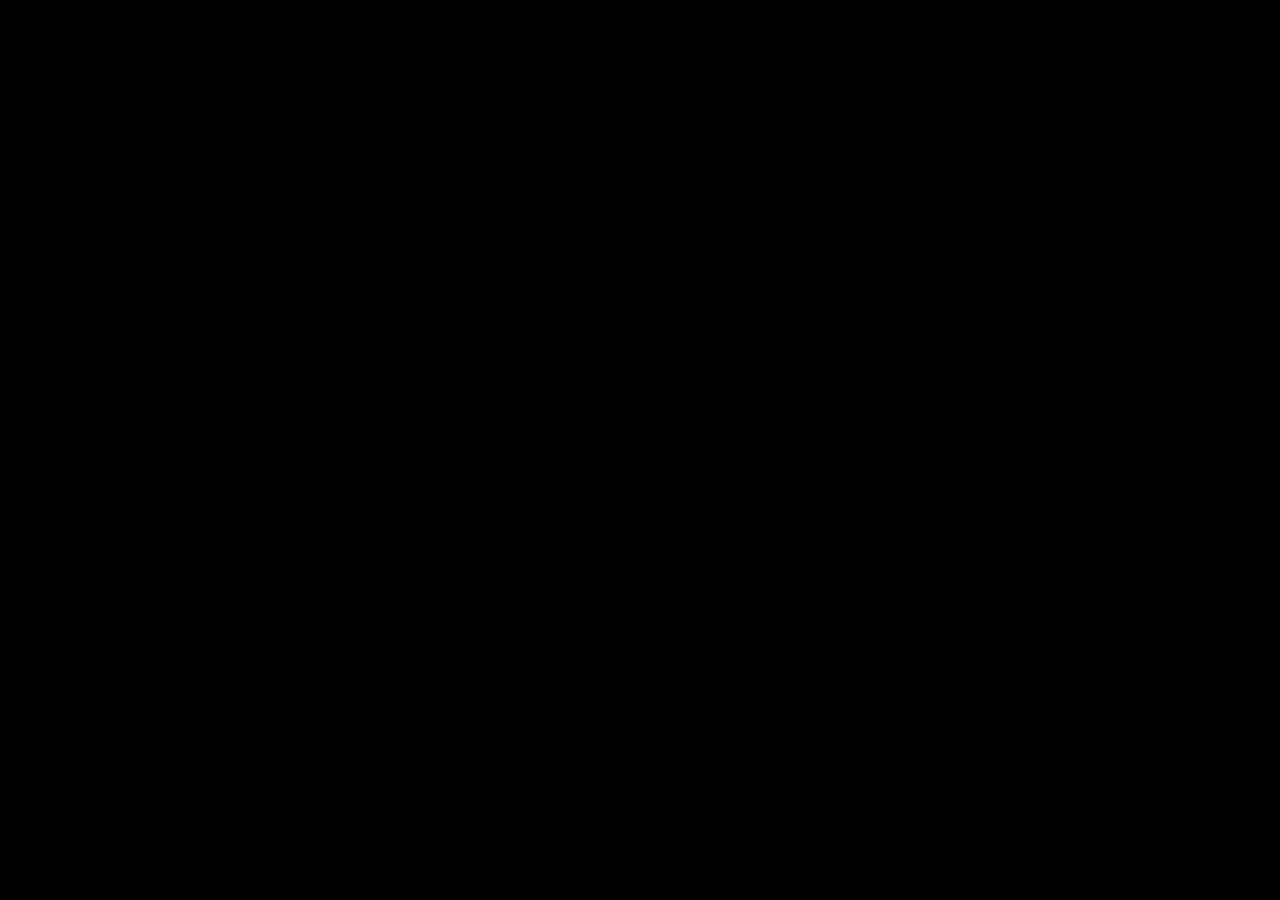
==== index.html @ 06a589c4 "Initial commit" ====
<!DOCTYPE html><html><head><meta charset="utf-8"><meta name="download_date" content="2026-09-14T11:50:08.577Z"/><meta name="viewport" content="width=device-width, initial-scale=1" class="jsx-3494634195"><meta property="og:image" content="/images/open-graph.png" class="jsx-3494634195"><link rel="apple-touch-icon" sizes="180x180" href="https://www.nodes.ai/images/favicon/apple-touch-icon.png" class="jsx-3494634195"><link rel="icon" type="image/png" sizes="32x32" href="https://www.nodes.ai/images/favicon/favicon-32x32.png" class="jsx-3494634195"><link rel="icon" type="image/png" sizes="16x16" href="https://www.nodes.ai/images/favicon/favicon-16x16.png" class="jsx-3494634195"><link rel="manifest" href="https://www.nodes.ai/nodeai.webmanifest" class="jsx-3494634195"><link rel="mask-icon" href="https://www.nodes.ai/images/favicon/safari-pinned-tab.svg" color="#4CC054" class="jsx-3494634195"><meta name="msapplication-TileColor" content="#ffffff" class="jsx-3494634195"><meta name="theme-color" content="#ffffff" class="jsx-3494634195"><link rel="preload" href="images/light-leak.svg" as="image" class="jsx-3494634195"><script class="jsx-3494634195">
              !function(e,t,n,s,u,a){e.twq||(s=e.twq=function(){s.exe?s.exe.apply(s,arguments):s.queue.push(arguments);
              },s.version='1.1',s.queue=[],u=t.createElement(n),u.async=!0,u.src='https://static.ads-twitter.com/uwt.js',
              a=t.getElementsByTagName(n)[0],a.parentNode.insertBefore(u,a))}(window,document,'script');
              twq('config','opnoc');
            </script><script async="" src="https://www.googletagmanager.com/gtag/js" class="jsx-3494634195"></script><script class="jsx-3494634195">
              window.dataLayer = window.dataLayer || [];
              function gtag(){dataLayer.push(arguments);}
              gtag('js', new Date());
              gtag('config', 'AW-16757973957');
            </script><title>Node AI | Home</title><link rel="preload" as="image" imagesrcset="/_next/image?url=https%3A%2F%2Fcdn.sanity.io%2Fimages%2F70v0mvvz%2Fproduction%2Fec5d711bbe32bbffa337812f289ac130c83552e4-115x24.svg%3Fh%3D100%26auto%3Dformat&amp;w=256&amp;q=75 1x, /_next/image?url=https%3A%2F%2Fcdn.sanity.io%2Fimages%2F70v0mvvz%2Fproduction%2Fec5d711bbe32bbffa337812f289ac130c83552e4-115x24.svg%3Fh%3D100%26auto%3Dformat&amp;w=640&amp;q=75 2x" fetchpriority="high"><meta name="next-head-count" content="16"><link rel="icon" href="https://www.nodes.ai/images/favicon/favicon.ico"><link rel="preconnect" href="https://fonts.googleapis.com/"><link rel="preconnect" href="https://fonts.gstatic.com/"><meta name="description" content="NodeAI is an advanced platform that effortlessly integrates cutting-edge technology with user-focused design. Our platform simplifies the complexity of AI deployment, allowing clients to launch nodes in minutes and easily access a global network of AI nodes."><meta property="og:title" content="Node AI"><meta property="og:description" content="NodeAI is an advanced platform that effortlessly integrates cutting-edge technology with user-focused design. Our platform simplifies the complexity of AI deployment, allowing clients to launch nodes in minutes and easily access a global network of AI nodes."><meta property="og:type" content="website"><meta property="og:image" content="/og-image.jpg"><meta name="twitter:card" content="summary_large_image"><meta name="twitter:creator" content="@NodeAIETH"><meta name="twitter:title" content="Node AI"><meta name="twitter:description" content="NodeAI is an advanced platform that effortlessly integrates cutting-edge technology with user-focused design. Our platform simplifies the complexity of AI deployment, allowing clients to launch nodes in minutes and easily access a global network of AI nodes."><meta name="twitter:image" content="/twitter-og-image.jpg"><link rel="preconnect" href="https://fonts.gstatic.com/" crossorigin=""><link rel="preload" href="_next/static/media/fc727f226c737876-s.p.woff2" as="font" type="font/woff2" data-next-font="size-adjust"><link rel="preload" href="_next/static/media/e4af272ccee01ff0-s.p.woff2" as="font" type="font/woff2" data-next-font="size-adjust"><link rel="preload" href="_next/static/css/c33d1c57a1c0d06e.css" as="style"><link rel="stylesheet" href="_next/static/css/c33d1c57a1c0d06e.css" data-n-g=""><noscript data-n-css=""></noscript><script defer="" nomodule="" src="_next/static/chunks/polyfills-c67a75d1b6f99dc8.js"></script><script src="_next/static/chunks/webpack-83b232bcb188aac8.js" defer=""></script><script src="_next/static/chunks/framework-4a30a7841eb414dc.js" defer=""></script><script src="_next/static/chunks/main-e6d278d576e3680b.js" defer=""></script><script src="_next/static/chunks/pages/app-843b3c879b2cf89c-fvbk62.js" defer=""></script><script src="_next/static/chunks/94726e6d-e4040d01e1fd6b2f.js" defer=""></script><script src="_next/static/chunks/8316-5490521a69c9c3af.js" defer=""></script><script src="_next/static/chunks/8060-98b98983b8e1f0e6.js" defer=""></script><script src="_next/static/chunks/5613-05e0c53abc42d056.js" defer=""></script><script src="_next/static/chunks/5011-eb1ac08d6658ba29.js" defer=""></script><script src="_next/static/chunks/pages/index-61db687e0695313a.js" defer=""></script><script src="_next/static/4eioCv7aw1Ep0ua4uWzWT/buildManifest-1ydslxf.js" defer=""></script><script src="_next/static/4eioCv7aw1Ep0ua4uWzWT/ssgManifest-4pxh3m.js" defer=""></script><style id="__jsx-3494634195">html: {scrollbar-gutter:stable;background-color:#040404}body: {background-color:#040404}:root{--font-family-sans:'__Inter_a13d3b', '__Inter_Fallback_a13d3b';--font-family-mono:'__Space_Mono_33c22e', '__Space_Mono_Fallback_33c22e'}</style><style data-href="https://fonts.googleapis.com/css2?family=Inter:wght@500;700;800&amp;family=Space+Mono&amp;display=swap">@font-face{font-family:'Inter';font-style:normal;font-weight:500;font-display:swap;src:url(https://fonts.gstatic.com/s/inter/v20/UcCO3FwrK3iLTeHuS_nVMrMxCp50SjIw2boKoduKmMEVuI6fMZs.woff) format('woff')}@font-face{font-family:'Inter';font-style:normal;font-weight:700;font-display:swap;src:url(https://fonts.gstatic.com/s/inter/v20/UcCO3FwrK3iLTeHuS_nVMrMxCp50SjIw2boKoduKmMEVuFuYMZs.woff) format('woff')}@font-face{font-family:'Inter';font-style:normal;font-weight:800;font-display:swap;src:url(https://fonts.gstatic.com/s/inter/v20/UcCO3FwrK3iLTeHuS_nVMrMxCp50SjIw2boKoduKmMEVuDyYMZs.woff) format('woff')}@font-face{font-family:'Space Mono';font-style:normal;font-weight:400;font-display:swap;src:url(https://fonts.gstatic.com/s/spacemono/v17/i7dPIFZifjKcF5UAWdDRUEU.woff) format('woff')}@font-face{font-family:'Inter';font-style:normal;font-weight:500;font-display:swap;src:url(https://fonts.gstatic.com/s/inter/v20/UcC73FwrK3iLTeHuS_nVMrMxCp50SjIa2JL7W0Q5n-wU.woff2) format('woff2');unicode-range:U+0460-052F,U+1C80-1C8A,U+20B4,U+2DE0-2DFF,U+A640-A69F,U+FE2E-FE2F}@font-face{font-family:'Inter';font-style:normal;font-weight:500;font-display:swap;src:url(https://fonts.gstatic.com/s/inter/v20/UcC73FwrK3iLTeHuS_nVMrMxCp50SjIa0ZL7W0Q5n-wU.woff2) format('woff2');unicode-range:U+0301,U+0400-045F,U+0490-0491,U+04B0-04B1,U+2116}@font-face{font-family:'Inter';font-style:normal;font-weight:500;font-display:swap;src:url(https://fonts.gstatic.com/s/inter/v20/UcC73FwrK3iLTeHuS_nVMrMxCp50SjIa2ZL7W0Q5n-wU.woff2) format('woff2');unicode-range:U+1F00-1FFF}@font-face{font-family:'Inter';font-style:normal;font-weight:500;font-display:swap;src:url(https://fonts.gstatic.com/s/inter/v20/UcC73FwrK3iLTeHuS_nVMrMxCp50SjIa1pL7W0Q5n-wU.woff2) format('woff2');unicode-range:U+0370-0377,U+037A-037F,U+0384-038A,U+038C,U+038E-03A1,U+03A3-03FF}@font-face{font-family:'Inter';font-style:normal;font-weight:500;font-display:swap;src:url(https://fonts.gstatic.com/s/inter/v20/UcC73FwrK3iLTeHuS_nVMrMxCp50SjIa2pL7W0Q5n-wU.woff2) format('woff2');unicode-range:U+0102-0103,U+0110-0111,U+0128-0129,U+0168-0169,U+01A0-01A1,U+01AF-01B0,U+0300-0301,U+0303-0304,U+0308-0309,U+0323,U+0329,U+1EA0-1EF9,U+20AB}@font-face{font-family:'Inter';font-style:normal;font-weight:500;font-display:swap;src:url(https://fonts.gstatic.com/s/inter/v20/UcC73FwrK3iLTeHuS_nVMrMxCp50SjIa25L7W0Q5n-wU.woff2) format('woff2');unicode-range:U+0100-02BA,U+02BD-02C5,U+02C7-02CC,U+02CE-02D7,U+02DD-02FF,U+0304,U+0308,U+0329,U+1D00-1DBF,U+1E00-1E9F,U+1EF2-1EFF,U+2020,U+20A0-20AB,U+20AD-20C0,U+2113,U+2C60-2C7F,U+A720-A7FF}@font-face{font-family:'Inter';font-style:normal;font-weight:500;font-display:swap;src:url(https://fonts.gstatic.com/s/inter/v20/UcC73FwrK3iLTeHuS_nVMrMxCp50SjIa1ZL7W0Q5nw.woff2) format('woff2');unicode-range:U+0000-00FF,U+0131,U+0152-0153,U+02BB-02BC,U+02C6,U+02DA,U+02DC,U+0304,U+0308,U+0329,U+2000-206F,U+20AC,U+2122,U+2191,U+2193,U+2212,U+2215,U+FEFF,U+FFFD}@font-face{font-family:'Inter';font-style:normal;font-weight:700;font-display:swap;src:url(https://fonts.gstatic.com/s/inter/v20/UcC73FwrK3iLTeHuS_nVMrMxCp50SjIa2JL7W0Q5n-wU.woff2) format('woff2');unicode-range:U+0460-052F,U+1C80-1C8A,U+20B4,U+2DE0-2DFF,U+A640-A69F,U+FE2E-FE2F}@font-face{font-family:'Inter';font-style:normal;font-weight:700;font-display:swap;src:url(https://fonts.gstatic.com/s/inter/v20/UcC73FwrK3iLTeHuS_nVMrMxCp50SjIa0ZL7W0Q5n-wU.woff2) format('woff2');unicode-range:U+0301,U+0400-045F,U+0490-0491,U+04B0-04B1,U+2116}@font-face{font-family:'Inter';font-style:normal;font-weight:700;font-display:swap;src:url(https://fonts.gstatic.com/s/inter/v20/UcC73FwrK3iLTeHuS_nVMrMxCp50SjIa2ZL7W0Q5n-wU.woff2) format('woff2');unicode-range:U+1F00-1FFF}@font-face{font-family:'Inter';font-style:normal;font-weight:700;font-display:swap;src:url(https://fonts.gstatic.com/s/inter/v20/UcC73FwrK3iLTeHuS_nVMrMxCp50SjIa1pL7W0Q5n-wU.woff2) format('woff2');unicode-range:U+0370-0377,U+037A-037F,U+0384-038A,U+038C,U+038E-03A1,U+03A3-03FF}@font-face{font-family:'Inter';font-style:normal;font-weight:700;font-display:swap;src:url(https://fonts.gstatic.com/s/inter/v20/UcC73FwrK3iLTeHuS_nVMrMxCp50SjIa2pL7W0Q5n-wU.woff2) format('woff2');unicode-range:U+0102-0103,U+0110-0111,U+0128-0129,U+0168-0169,U+01A0-01A1,U+01AF-01B0,U+0300-0301,U+0303-0304,U+0308-0309,U+0323,U+0329,U+1EA0-1EF9,U+20AB}@font-face{font-family:'Inter';font-style:normal;font-weight:700;font-display:swap;src:url(https://fonts.gstatic.com/s/inter/v20/UcC73FwrK3iLTeHuS_nVMrMxCp50SjIa25L7W0Q5n-wU.woff2) format('woff2');unicode-range:U+0100-02BA,U+02BD-02C5,U+02C7-02CC,U+02CE-02D7,U+02DD-02FF,U+0304,U+0308,U+0329,U+1D00-1DBF,U+1E00-1E9F,U+1EF2-1EFF,U+2020,U+20A0-20AB,U+20AD-20C0,U+2113,U+2C60-2C7F,U+A720-A7FF}@font-face{font-family:'Inter';font-style:normal;font-weight:700;font-display:swap;src:url(https://fonts.gstatic.com/s/inter/v20/UcC73FwrK3iLTeHuS_nVMrMxCp50SjIa1ZL7W0Q5nw.woff2) format('woff2');unicode-range:U+0000-00FF,U+0131,U+0152-0153,U+02BB-02BC,U+02C6,U+02DA,U+02DC,U+0304,U+0308,U+0329,U+2000-206F,U+20AC,U+2122,U+2191,U+2193,U+2212,U+2215,U+FEFF,U+FFFD}@font-face{font-family:'Inter';font-style:normal;font-weight:800;font-display:swap;src:url(https://fonts.gstatic.com/s/inter/v20/UcC73FwrK3iLTeHuS_nVMrMxCp50SjIa2JL7W0Q5n-wU.woff2) format('woff2');unicode-range:U+0460-052F,U+1C80-1C8A,U+20B4,U+2DE0-2DFF,U+A640-A69F,U+FE2E-FE2F}@font-face{font-family:'Inter';font-style:normal;font-weight:800;font-display:swap;src:url(https://fonts.gstatic.com/s/inter/v20/UcC73FwrK3iLTeHuS_nVMrMxCp50SjIa0ZL7W0Q5n-wU.woff2) format('woff2');unicode-range:U+0301,U+0400-045F,U+0490-0491,U+04B0-04B1,U+2116}@font-face{font-family:'Inter';font-style:normal;font-weight:800;font-display:swap;src:url(https://fonts.gstatic.com/s/inter/v20/UcC73FwrK3iLTeHuS_nVMrMxCp50SjIa2ZL7W0Q5n-wU.woff2) format('woff2');unicode-range:U+1F00-1FFF}@font-face{font-family:'Inter';font-style:normal;font-weight:800;font-display:swap;src:url(https://fonts.gstatic.com/s/inter/v20/UcC73FwrK3iLTeHuS_nVMrMxCp50SjIa1pL7W0Q5n-wU.woff2) format('woff2');unicode-range:U+0370-0377,U+037A-037F,U+0384-038A,U+038C,U+038E-03A1,U+03A3-03FF}@font-face{font-family:'Inter';font-style:normal;font-weight:800;font-display:swap;src:url(https://fonts.gstatic.com/s/inter/v20/UcC73FwrK3iLTeHuS_nVMrMxCp50SjIa2pL7W0Q5n-wU.woff2) format('woff2');unicode-range:U+0102-0103,U+0110-0111,U+0128-0129,U+0168-0169,U+01A0-01A1,U+01AF-01B0,U+0300-0301,U+0303-0304,U+0308-0309,U+0323,U+0329,U+1EA0-1EF9,U+20AB}@font-face{font-family:'Inter';font-style:normal;font-weight:800;font-display:swap;src:url(https://fonts.gstatic.com/s/inter/v20/UcC73FwrK3iLTeHuS_nVMrMxCp50SjIa25L7W0Q5n-wU.woff2) format('woff2');unicode-range:U+0100-02BA,U+02BD-02C5,U+02C7-02CC,U+02CE-02D7,U+02DD-02FF,U+0304,U+0308,U+0329,U+1D00-1DBF,U+1E00-1E9F,U+1EF2-1EFF,U+2020,U+20A0-20AB,U+20AD-20C0,U+2113,U+2C60-2C7F,U+A720-A7FF}@font-face{font-family:'Inter';font-style:normal;font-weight:800;font-display:swap;src:url(https://fonts.gstatic.com/s/inter/v20/UcC73FwrK3iLTeHuS_nVMrMxCp50SjIa1ZL7W0Q5nw.woff2) format('woff2');unicode-range:U+0000-00FF,U+0131,U+0152-0153,U+02BB-02BC,U+02C6,U+02DA,U+02DC,U+0304,U+0308,U+0329,U+2000-206F,U+20AC,U+2122,U+2191,U+2193,U+2212,U+2215,U+FEFF,U+FFFD}@font-face{font-family:'Space Mono';font-style:normal;font-weight:400;font-display:swap;src:url(https://fonts.gstatic.com/s/spacemono/v17/i7dPIFZifjKcF5UAWdDRYE58RXi4EwSsbg.woff2) format('woff2');unicode-range:U+0102-0103,U+0110-0111,U+0128-0129,U+0168-0169,U+01A0-01A1,U+01AF-01B0,U+0300-0301,U+0303-0304,U+0308-0309,U+0323,U+0329,U+1EA0-1EF9,U+20AB}@font-face{font-family:'Space Mono';font-style:normal;font-weight:400;font-display:swap;src:url(https://fonts.gstatic.com/s/spacemono/v17/i7dPIFZifjKcF5UAWdDRYE98RXi4EwSsbg.woff2) format('woff2');unicode-range:U+0100-02BA,U+02BD-02C5,U+02C7-02CC,U+02CE-02D7,U+02DD-02FF,U+0304,U+0308,U+0329,U+1D00-1DBF,U+1E00-1E9F,U+1EF2-1EFF,U+2020,U+20A0-20AB,U+20AD-20C0,U+2113,U+2C60-2C7F,U+A720-A7FF}@font-face{font-family:'Space Mono';font-style:normal;font-weight:400;font-display:swap;src:url(https://fonts.gstatic.com/s/spacemono/v17/i7dPIFZifjKcF5UAWdDRYEF8RXi4EwQ.woff2) format('woff2');unicode-range:U+0000-00FF,U+0131,U+0152-0153,U+02BB-02BC,U+02C6,U+02DA,U+02DC,U+0304,U+0308,U+0329,U+2000-206F,U+20AC,U+2122,U+2191,U+2193,U+2212,U+2215,U+FEFF,U+FFFD}</style></head><body class="z-10 bg-black text-off-white min-h-screen antialiased"><div id="__next"><div class="jsx-3494634195 relative z-1"><div class="z-[100] relative"><div class="z-50 min-h-screen flex flex-col w-full h-full relative"><header class="fixed top-0 z-20 flex w-full h-header md:h-header-lg pointer-events-auto border-b border-grey-100 backdrop-blur-xl"><div id="header-overlay" class="absolute top-0 left-0 z-10 w-full h-full 
                bg-opacity-70 transition-opacity 
                  duration-200 backdrop-blur-xl"></div><div class="grid grid-cols-12 gap-3 w-full max-w-1920 m-auto px-4 md:px-16 w-full z-10"><div class="flex col-span-12 lg:items-center lg:justify-center"><a class="z-10 w-auto lg:flex-1" aria-label="Home" href="index.html"><h1 class="inline-flex items-center gap-2 h-full"><img alt="NodeAI" fetchpriority="high" width="200" height="200" decoding="async" data-nimg="1" class="w-auto h-5 sm:h-6 inline-block transition duration-200 delay-500" style="color:transparent" src="_next/image.url_https_3A_2F_2Fcdn.sanity.io_2Fimages_2F70v0mvvz_2Fproduction_2Fec5d711bbe32bbffa337812f289ac130c83552e4-115x24.svg_3Fh_3D100_26auto_3Dformat_w_640_q_75.svg"><span class="sr-only">NodeAI</span></h1></a><div id="mobile-nav-bg" class="fixed inset-0 w-full h-screen bg-mobile-nav pointer-events-none lg:hidden -translate-y-full"></div><nav style="opacity:0;pointer-events:none" class="fixed inset-0 z-20 flex items-start justify-center
                           lg:items-center lg:justify-center lg:static
                           text-black lg:text-white
                           transition lg:bg-transparent lg:flex-1 lg:flex 
                           px-4 md:px-16 lg:px-0 group/nav 
                           h-screen lg:h-auto
                          
                           " aria-label="Main navigation"><ul class="flex flex-col items-start justify-start w-full h-full lg:flex-row lg:items-center lg:justify-center  pt-header-lg lg:pt-0 gap-y-4 lg:gap-y-0 lg:gap-x-10  xl:gap-x-16"><li class="relative flex-shrink-0 z-20 
                                lg:pointer-events-auto overflow-hidden
                                lg:overflow-visible"><div class="relative group"><div class="nav-item h-10 lg:h-auto lg:group-hover/nav:text-grey  lg:group-hover:text-white
                                        text-black lg:text-white
                                      "><div class="flex items-center gap-2 text-38 mono-large 
                                        lg:text-sm transition-colors duration-300 ease-out-expo
                                        lg:group-hover/link:text-white" aria-label="Services"><div class="overflow-hidden relative h-full"><span class="sr-only">Services</span><div class="flex"><span class="inline-block transition-transform duration-200 transform translate-y-0" style="transition-delay:0ms">S</span><span class="inline-block transition-transform duration-200 transform translate-y-0" style="transition-delay:10ms">e</span><span class="inline-block transition-transform duration-200 transform translate-y-0" style="transition-delay:20ms">r</span><span class="inline-block transition-transform duration-200 transform translate-y-0" style="transition-delay:30ms">v</span><span class="inline-block transition-transform duration-200 transform translate-y-0" style="transition-delay:40ms">i</span><span class="inline-block transition-transform duration-200 transform translate-y-0" style="transition-delay:50ms">c</span><span class="inline-block transition-transform duration-200 transform translate-y-0" style="transition-delay:60ms">e</span><span class="inline-block transition-transform duration-200 transform translate-y-0" style="transition-delay:70ms">s</span></div><div class="flex absolute top-full"><span class="inline-block transition-transform duration-200 transform translate-y-0" style="transition-delay:0ms">S</span><span class="inline-block transition-transform duration-200 transform translate-y-0" style="transition-delay:10ms">e</span><span class="inline-block transition-transform duration-200 transform translate-y-0" style="transition-delay:20ms">r</span><span class="inline-block transition-transform duration-200 transform translate-y-0" style="transition-delay:30ms">v</span><span class="inline-block transition-transform duration-200 transform translate-y-0" style="transition-delay:40ms">i</span><span class="inline-block transition-transform duration-200 transform translate-y-0" style="transition-delay:50ms">c</span><span class="inline-block transition-transform duration-200 transform translate-y-0" style="transition-delay:60ms">e</span><span class="inline-block transition-transform duration-200 transform translate-y-0" style="transition-delay:70ms">s</span></div></div><svg width="10" height="7" viewBox="0 0 10 7" fill="none" xmlns="http://www.w3.org/2000/svg" class="transform transition-transform
                                                      duration-300 
                                                      md:group-hover:rotate-180 
                                                      lg:group-hover/link:text-white 
                                                      rotate-0"><path d="M0.5 0.5L5 5.5L9.5 0.5" stroke="currentColor" stroke-linecap="round"></path></svg></div></div><div class="lg:absolute lg:top-0 lg:left-0 
                                                lg:py-10 lg:pointer-events-none 
                                                lg:group-hover:pointer-events-auto 
                                                static overflow-hidden lg:overflow-visible 
                                                pointer-events-none z-30 
                                                " style="height:0px"><ul class="flex flex-col items-start justify-center 
                                          h-auto gap-4 lg:bg-black bg-opacity-10 
                                          p-4 lg:p-5 pt-3 lg:opacity-0 
                                          lg:group-hover:opacity-100 
                                          transition-opacity lg:duration-300 
                                          transform border-grey-100 
                                          lg:border rounded-lg backdrop-blur-xl 
                                          opacity-0 delay-0 duration-0"><li class="relative transition-colors  duration-300 overflow-hidden"><a class="flex transition duration-700 
                                                  ease-out-expo transform 
                                                  lg:translate-y-0 
                                                  mono-large text-21 lg:text-sm 
                                                  whitespace-nowrap 
                                                  lg:hover:text-white 
                                                  translate-y-full" aria-label="Host a Node" style="transition-delay:250ms" href="host.html"><div class="overflow-hidden relative h-full"><span class="sr-only">Host a Node</span><div class="flex"><span class="inline-block transition-transform duration-200 transform translate-y-0" style="transition-delay:0ms">H</span><span class="inline-block transition-transform duration-200 transform translate-y-0" style="transition-delay:10ms">o</span><span class="inline-block transition-transform duration-200 transform translate-y-0" style="transition-delay:20ms">s</span><span class="inline-block transition-transform duration-200 transform translate-y-0" style="transition-delay:30ms">t</span><span class="inline-block transition-transform duration-200 transform translate-y-0" style="transition-delay:40ms">&nbsp;</span><span class="inline-block transition-transform duration-200 transform translate-y-0" style="transition-delay:50ms">a</span><span class="inline-block transition-transform duration-200 transform translate-y-0" style="transition-delay:60ms">&nbsp;</span><span class="inline-block transition-transform duration-200 transform translate-y-0" style="transition-delay:70ms">N</span><span class="inline-block transition-transform duration-200 transform translate-y-0" style="transition-delay:80ms">o</span><span class="inline-block transition-transform duration-200 transform translate-y-0" style="transition-delay:90ms">d</span><span class="inline-block transition-transform duration-200 transform translate-y-0" style="transition-delay:100ms">e</span></div><div class="flex absolute top-full"><span class="inline-block transition-transform duration-200 transform translate-y-0" style="transition-delay:0ms">H</span><span class="inline-block transition-transform duration-200 transform translate-y-0" style="transition-delay:10ms">o</span><span class="inline-block transition-transform duration-200 transform translate-y-0" style="transition-delay:20ms">s</span><span class="inline-block transition-transform duration-200 transform translate-y-0" style="transition-delay:30ms">t</span><span class="inline-block transition-transform duration-200 transform translate-y-0" style="transition-delay:40ms">&nbsp;</span><span class="inline-block transition-transform duration-200 transform translate-y-0" style="transition-delay:50ms">a</span><span class="inline-block transition-transform duration-200 transform translate-y-0" style="transition-delay:60ms">&nbsp;</span><span class="inline-block transition-transform duration-200 transform translate-y-0" style="transition-delay:70ms">N</span><span class="inline-block transition-transform duration-200 transform translate-y-0" style="transition-delay:80ms">o</span><span class="inline-block transition-transform duration-200 transform translate-y-0" style="transition-delay:90ms">d</span><span class="inline-block transition-transform duration-200 transform translate-y-0" style="transition-delay:100ms">e</span></div></div></a></li><li class="relative transition-colors  duration-300 overflow-hidden"><a class="flex transition duration-700 
                                                  ease-out-expo transform 
                                                  lg:translate-y-0 
                                                  mono-large text-21 lg:text-sm 
                                                  whitespace-nowrap 
                                                  lg:hover:text-white 
                                                  translate-y-full" aria-label="Rent a Node" style="transition-delay:200ms" href="rent.html"><div class="overflow-hidden relative h-full"><span class="sr-only">Rent a Node</span><div class="flex"><span class="inline-block transition-transform duration-200 transform translate-y-0" style="transition-delay:0ms">R</span><span class="inline-block transition-transform duration-200 transform translate-y-0" style="transition-delay:10ms">e</span><span class="inline-block transition-transform duration-200 transform translate-y-0" style="transition-delay:20ms">n</span><span class="inline-block transition-transform duration-200 transform translate-y-0" style="transition-delay:30ms">t</span><span class="inline-block transition-transform duration-200 transform translate-y-0" style="transition-delay:40ms">&nbsp;</span><span class="inline-block transition-transform duration-200 transform translate-y-0" style="transition-delay:50ms">a</span><span class="inline-block transition-transform duration-200 transform translate-y-0" style="transition-delay:60ms">&nbsp;</span><span class="inline-block transition-transform duration-200 transform translate-y-0" style="transition-delay:70ms">N</span><span class="inline-block transition-transform duration-200 transform translate-y-0" style="transition-delay:80ms">o</span><span class="inline-block transition-transform duration-200 transform translate-y-0" style="transition-delay:90ms">d</span><span class="inline-block transition-transform duration-200 transform translate-y-0" style="transition-delay:100ms">e</span></div><div class="flex absolute top-full"><span class="inline-block transition-transform duration-200 transform translate-y-0" style="transition-delay:0ms">R</span><span class="inline-block transition-transform duration-200 transform translate-y-0" style="transition-delay:10ms">e</span><span class="inline-block transition-transform duration-200 transform translate-y-0" style="transition-delay:20ms">n</span><span class="inline-block transition-transform duration-200 transform translate-y-0" style="transition-delay:30ms">t</span><span class="inline-block transition-transform duration-200 transform translate-y-0" style="transition-delay:40ms">&nbsp;</span><span class="inline-block transition-transform duration-200 transform translate-y-0" style="transition-delay:50ms">a</span><span class="inline-block transition-transform duration-200 transform translate-y-0" style="transition-delay:60ms">&nbsp;</span><span class="inline-block transition-transform duration-200 transform translate-y-0" style="transition-delay:70ms">N</span><span class="inline-block transition-transform duration-200 transform translate-y-0" style="transition-delay:80ms">o</span><span class="inline-block transition-transform duration-200 transform translate-y-0" style="transition-delay:90ms">d</span><span class="inline-block transition-transform duration-200 transform translate-y-0" style="transition-delay:100ms">e</span></div></div></a></li><li class="relative transition-colors  duration-300 overflow-hidden"><a class="flex transition duration-700 
                                                  ease-out-expo transform 
                                                  lg:translate-y-0 
                                                  mono-large text-21 lg:text-sm 
                                                  whitespace-nowrap 
                                                  lg:hover:text-white 
                                                  translate-y-full" aria-label="Ecosystem" style="transition-delay:150ms" href="ecosystem.html"><div class="overflow-hidden relative h-full"><span class="sr-only">Ecosystem</span><div class="flex"><span class="inline-block transition-transform duration-200 transform translate-y-0" style="transition-delay:0ms">E</span><span class="inline-block transition-transform duration-200 transform translate-y-0" style="transition-delay:10ms">c</span><span class="inline-block transition-transform duration-200 transform translate-y-0" style="transition-delay:20ms">o</span><span class="inline-block transition-transform duration-200 transform translate-y-0" style="transition-delay:30ms">s</span><span class="inline-block transition-transform duration-200 transform translate-y-0" style="transition-delay:40ms">y</span><span class="inline-block transition-transform duration-200 transform translate-y-0" style="transition-delay:50ms">s</span><span class="inline-block transition-transform duration-200 transform translate-y-0" style="transition-delay:60ms">t</span><span class="inline-block transition-transform duration-200 transform translate-y-0" style="transition-delay:70ms">e</span><span class="inline-block transition-transform duration-200 transform translate-y-0" style="transition-delay:80ms">m</span></div><div class="flex absolute top-full"><span class="inline-block transition-transform duration-200 transform translate-y-0" style="transition-delay:0ms">E</span><span class="inline-block transition-transform duration-200 transform translate-y-0" style="transition-delay:10ms">c</span><span class="inline-block transition-transform duration-200 transform translate-y-0" style="transition-delay:20ms">o</span><span class="inline-block transition-transform duration-200 transform translate-y-0" style="transition-delay:30ms">s</span><span class="inline-block transition-transform duration-200 transform translate-y-0" style="transition-delay:40ms">y</span><span class="inline-block transition-transform duration-200 transform translate-y-0" style="transition-delay:50ms">s</span><span class="inline-block transition-transform duration-200 transform translate-y-0" style="transition-delay:60ms">t</span><span class="inline-block transition-transform duration-200 transform translate-y-0" style="transition-delay:70ms">e</span><span class="inline-block transition-transform duration-200 transform translate-y-0" style="transition-delay:80ms">m</span></div></div></a></li><li class="relative transition-colors  duration-300 overflow-hidden"><a class="flex transition duration-700 
                                                  ease-out-expo transform 
                                                  lg:translate-y-0 
                                                  mono-large text-21 lg:text-sm 
                                                  whitespace-nowrap 
                                                  lg:hover:text-white 
                                                  translate-y-full" aria-label="Pricing" style="transition-delay:100ms" href="pricing.html"><div class="overflow-hidden relative h-full"><span class="sr-only">Pricing</span><div class="flex"><span class="inline-block transition-transform duration-200 transform translate-y-0" style="transition-delay:0ms">P</span><span class="inline-block transition-transform duration-200 transform translate-y-0" style="transition-delay:10ms">r</span><span class="inline-block transition-transform duration-200 transform translate-y-0" style="transition-delay:20ms">i</span><span class="inline-block transition-transform duration-200 transform translate-y-0" style="transition-delay:30ms">c</span><span class="inline-block transition-transform duration-200 transform translate-y-0" style="transition-delay:40ms">i</span><span class="inline-block transition-transform duration-200 transform translate-y-0" style="transition-delay:50ms">n</span><span class="inline-block transition-transform duration-200 transform translate-y-0" style="transition-delay:60ms">g</span></div><div class="flex absolute top-full"><span class="inline-block transition-transform duration-200 transform translate-y-0" style="transition-delay:0ms">P</span><span class="inline-block transition-transform duration-200 transform translate-y-0" style="transition-delay:10ms">r</span><span class="inline-block transition-transform duration-200 transform translate-y-0" style="transition-delay:20ms">i</span><span class="inline-block transition-transform duration-200 transform translate-y-0" style="transition-delay:30ms">c</span><span class="inline-block transition-transform duration-200 transform translate-y-0" style="transition-delay:40ms">i</span><span class="inline-block transition-transform duration-200 transform translate-y-0" style="transition-delay:50ms">n</span><span class="inline-block transition-transform duration-200 transform translate-y-0" style="transition-delay:60ms">g</span></div></div></a></li></ul></div></div></li><li class="relative flex-shrink-0 z-20 
                                lg:pointer-events-auto overflow-hidden
                                lg:overflow-visible"><div class="relative group"><div class="nav-item h-10 lg:h-auto lg:group-hover/nav:text-grey  lg:group-hover:text-white
                                        text-black lg:text-white
                                      "><div class="flex items-center gap-2 text-38 mono-large 
                                        lg:text-sm transition-colors duration-300 ease-out-expo
                                        lg:group-hover/link:text-white" aria-label="About"><div class="overflow-hidden relative h-full"><span class="sr-only">About</span><div class="flex"><span class="inline-block transition-transform duration-200 transform translate-y-0" style="transition-delay:0ms">A</span><span class="inline-block transition-transform duration-200 transform translate-y-0" style="transition-delay:10ms">b</span><span class="inline-block transition-transform duration-200 transform translate-y-0" style="transition-delay:20ms">o</span><span class="inline-block transition-transform duration-200 transform translate-y-0" style="transition-delay:30ms">u</span><span class="inline-block transition-transform duration-200 transform translate-y-0" style="transition-delay:40ms">t</span></div><div class="flex absolute top-full"><span class="inline-block transition-transform duration-200 transform translate-y-0" style="transition-delay:0ms">A</span><span class="inline-block transition-transform duration-200 transform translate-y-0" style="transition-delay:10ms">b</span><span class="inline-block transition-transform duration-200 transform translate-y-0" style="transition-delay:20ms">o</span><span class="inline-block transition-transform duration-200 transform translate-y-0" style="transition-delay:30ms">u</span><span class="inline-block transition-transform duration-200 transform translate-y-0" style="transition-delay:40ms">t</span></div></div><svg width="10" height="7" viewBox="0 0 10 7" fill="none" xmlns="http://www.w3.org/2000/svg" class="transform transition-transform
                                                      duration-300 
                                                      md:group-hover:rotate-180 
                                                      lg:group-hover/link:text-white 
                                                      rotate-0"><path d="M0.5 0.5L5 5.5L9.5 0.5" stroke="currentColor" stroke-linecap="round"></path></svg></div></div><div class="lg:absolute lg:top-0 lg:left-0 
                                                lg:py-10 lg:pointer-events-none 
                                                lg:group-hover:pointer-events-auto 
                                                static overflow-hidden lg:overflow-visible 
                                                pointer-events-none z-30 
                                                " style="height:0px"><ul class="flex flex-col items-start justify-center 
                                          h-auto gap-4 lg:bg-black bg-opacity-10 
                                          p-4 lg:p-5 pt-3 lg:opacity-0 
                                          lg:group-hover:opacity-100 
                                          transition-opacity lg:duration-300 
                                          transform border-grey-100 
                                          lg:border rounded-lg backdrop-blur-xl 
                                          opacity-0 delay-0 duration-0"><li class="relative transition-colors  duration-300 overflow-hidden"><a class="flex transition duration-700 
                                                  ease-out-expo transform 
                                                  lg:translate-y-0 
                                                  mono-large text-21 lg:text-sm 
                                                  whitespace-nowrap 
                                                  lg:hover:text-white 
                                                  translate-y-full" aria-label="Our Company" style="transition-delay:250ms" href="https://docs.nodes.ai/docs/intro/overview"><div class="overflow-hidden relative h-full"><span class="sr-only">Our Company</span><div class="flex"><span class="inline-block transition-transform duration-200 transform translate-y-0" style="transition-delay:0ms">O</span><span class="inline-block transition-transform duration-200 transform translate-y-0" style="transition-delay:10ms">u</span><span class="inline-block transition-transform duration-200 transform translate-y-0" style="transition-delay:20ms">r</span><span class="inline-block transition-transform duration-200 transform translate-y-0" style="transition-delay:30ms">&nbsp;</span><span class="inline-block transition-transform duration-200 transform translate-y-0" style="transition-delay:40ms">C</span><span class="inline-block transition-transform duration-200 transform translate-y-0" style="transition-delay:50ms">o</span><span class="inline-block transition-transform duration-200 transform translate-y-0" style="transition-delay:60ms">m</span><span class="inline-block transition-transform duration-200 transform translate-y-0" style="transition-delay:70ms">p</span><span class="inline-block transition-transform duration-200 transform translate-y-0" style="transition-delay:80ms">a</span><span class="inline-block transition-transform duration-200 transform translate-y-0" style="transition-delay:90ms">n</span><span class="inline-block transition-transform duration-200 transform translate-y-0" style="transition-delay:100ms">y</span></div><div class="flex absolute top-full"><span class="inline-block transition-transform duration-200 transform translate-y-0" style="transition-delay:0ms">O</span><span class="inline-block transition-transform duration-200 transform translate-y-0" style="transition-delay:10ms">u</span><span class="inline-block transition-transform duration-200 transform translate-y-0" style="transition-delay:20ms">r</span><span class="inline-block transition-transform duration-200 transform translate-y-0" style="transition-delay:30ms">&nbsp;</span><span class="inline-block transition-transform duration-200 transform translate-y-0" style="transition-delay:40ms">C</span><span class="inline-block transition-transform duration-200 transform translate-y-0" style="transition-delay:50ms">o</span><span class="inline-block transition-transform duration-200 transform translate-y-0" style="transition-delay:60ms">m</span><span class="inline-block transition-transform duration-200 transform translate-y-0" style="transition-delay:70ms">p</span><span class="inline-block transition-transform duration-200 transform translate-y-0" style="transition-delay:80ms">a</span><span class="inline-block transition-transform duration-200 transform translate-y-0" style="transition-delay:90ms">n</span><span class="inline-block transition-transform duration-200 transform translate-y-0" style="transition-delay:100ms">y</span></div></div></a></li><li class="relative transition-colors  duration-300 overflow-hidden"><a class="flex transition duration-700 
                                                  ease-out-expo transform 
                                                  lg:translate-y-0 
                                                  mono-large text-21 lg:text-sm 
                                                  whitespace-nowrap 
                                                  lg:hover:text-white 
                                                  translate-y-full" aria-label="Media Kit" style="transition-delay:200ms" href="brand.html"><div class="overflow-hidden relative h-full"><span class="sr-only">Media Kit</span><div class="flex"><span class="inline-block transition-transform duration-200 transform translate-y-0" style="transition-delay:0ms">M</span><span class="inline-block transition-transform duration-200 transform translate-y-0" style="transition-delay:10ms">e</span><span class="inline-block transition-transform duration-200 transform translate-y-0" style="transition-delay:20ms">d</span><span class="inline-block transition-transform duration-200 transform translate-y-0" style="transition-delay:30ms">i</span><span class="inline-block transition-transform duration-200 transform translate-y-0" style="transition-delay:40ms">a</span><span class="inline-block transition-transform duration-200 transform translate-y-0" style="transition-delay:50ms">&nbsp;</span><span class="inline-block transition-transform duration-200 transform translate-y-0" style="transition-delay:60ms">K</span><span class="inline-block transition-transform duration-200 transform translate-y-0" style="transition-delay:70ms">i</span><span class="inline-block transition-transform duration-200 transform translate-y-0" style="transition-delay:80ms">t</span></div><div class="flex absolute top-full"><span class="inline-block transition-transform duration-200 transform translate-y-0" style="transition-delay:0ms">M</span><span class="inline-block transition-transform duration-200 transform translate-y-0" style="transition-delay:10ms">e</span><span class="inline-block transition-transform duration-200 transform translate-y-0" style="transition-delay:20ms">d</span><span class="inline-block transition-transform duration-200 transform translate-y-0" style="transition-delay:30ms">i</span><span class="inline-block transition-transform duration-200 transform translate-y-0" style="transition-delay:40ms">a</span><span class="inline-block transition-transform duration-200 transform translate-y-0" style="transition-delay:50ms">&nbsp;</span><span class="inline-block transition-transform duration-200 transform translate-y-0" style="transition-delay:60ms">K</span><span class="inline-block transition-transform duration-200 transform translate-y-0" style="transition-delay:70ms">i</span><span class="inline-block transition-transform duration-200 transform translate-y-0" style="transition-delay:80ms">t</span></div></div></a></li><li class="relative transition-colors  duration-300 overflow-hidden"><a class="flex transition duration-700 
                                                  ease-out-expo transform 
                                                  lg:translate-y-0 
                                                  mono-large text-21 lg:text-sm 
                                                  whitespace-nowrap 
                                                  lg:hover:text-white 
                                                  translate-y-full" aria-label="FAQs" style="transition-delay:150ms" href="faqs.html"><div class="overflow-hidden relative h-full"><span class="sr-only">FAQs</span><div class="flex"><span class="inline-block transition-transform duration-200 transform translate-y-0" style="transition-delay:0ms">F</span><span class="inline-block transition-transform duration-200 transform translate-y-0" style="transition-delay:10ms">A</span><span class="inline-block transition-transform duration-200 transform translate-y-0" style="transition-delay:20ms">Q</span><span class="inline-block transition-transform duration-200 transform translate-y-0" style="transition-delay:30ms">s</span></div><div class="flex absolute top-full"><span class="inline-block transition-transform duration-200 transform translate-y-0" style="transition-delay:0ms">F</span><span class="inline-block transition-transform duration-200 transform translate-y-0" style="transition-delay:10ms">A</span><span class="inline-block transition-transform duration-200 transform translate-y-0" style="transition-delay:20ms">Q</span><span class="inline-block transition-transform duration-200 transform translate-y-0" style="transition-delay:30ms">s</span></div></div></a></li><li class="relative transition-colors  duration-300 overflow-hidden"><a class="flex transition duration-700 
                                                  ease-out-expo transform 
                                                  lg:translate-y-0 
                                                  mono-large text-21 lg:text-sm 
                                                  whitespace-nowrap 
                                                  lg:hover:text-white 
                                                  translate-y-full" aria-label="Careers" style="transition-delay:100ms" href="careers.html"><div class="overflow-hidden relative h-full"><span class="sr-only">Careers</span><div class="flex"><span class="inline-block transition-transform duration-200 transform translate-y-0" style="transition-delay:0ms">C</span><span class="inline-block transition-transform duration-200 transform translate-y-0" style="transition-delay:10ms">a</span><span class="inline-block transition-transform duration-200 transform translate-y-0" style="transition-delay:20ms">r</span><span class="inline-block transition-transform duration-200 transform translate-y-0" style="transition-delay:30ms">e</span><span class="inline-block transition-transform duration-200 transform translate-y-0" style="transition-delay:40ms">e</span><span class="inline-block transition-transform duration-200 transform translate-y-0" style="transition-delay:50ms">r</span><span class="inline-block transition-transform duration-200 transform translate-y-0" style="transition-delay:60ms">s</span></div><div class="flex absolute top-full"><span class="inline-block transition-transform duration-200 transform translate-y-0" style="transition-delay:0ms">C</span><span class="inline-block transition-transform duration-200 transform translate-y-0" style="transition-delay:10ms">a</span><span class="inline-block transition-transform duration-200 transform translate-y-0" style="transition-delay:20ms">r</span><span class="inline-block transition-transform duration-200 transform translate-y-0" style="transition-delay:30ms">e</span><span class="inline-block transition-transform duration-200 transform translate-y-0" style="transition-delay:40ms">e</span><span class="inline-block transition-transform duration-200 transform translate-y-0" style="transition-delay:50ms">r</span><span class="inline-block transition-transform duration-200 transform translate-y-0" style="transition-delay:60ms">s</span></div></div></a></li></ul></div></div></li><li class="relative flex-shrink-0 z-20 
                                lg:pointer-events-auto overflow-hidden
                                lg:overflow-visible"><div class="h-10 lg:h-auto lg:group-hover/nav:text-grey transition duration-300 ease-out-expo"><a class="nav-item block
                                      text-38 mono-large lg:text-sm
                                      lg:hover:text-white" aria-label="GPU Token" href="gpu-token.html"><div class="overflow-hidden relative h-full"><span class="sr-only">GPU Token</span><div class="flex"><span class="inline-block transition-transform duration-200 transform translate-y-0" style="transition-delay:0ms">G</span><span class="inline-block transition-transform duration-200 transform translate-y-0" style="transition-delay:10ms">P</span><span class="inline-block transition-transform duration-200 transform translate-y-0" style="transition-delay:20ms">U</span><span class="inline-block transition-transform duration-200 transform translate-y-0" style="transition-delay:30ms">&nbsp;</span><span class="inline-block transition-transform duration-200 transform translate-y-0" style="transition-delay:40ms">T</span><span class="inline-block transition-transform duration-200 transform translate-y-0" style="transition-delay:50ms">o</span><span class="inline-block transition-transform duration-200 transform translate-y-0" style="transition-delay:60ms">k</span><span class="inline-block transition-transform duration-200 transform translate-y-0" style="transition-delay:70ms">e</span><span class="inline-block transition-transform duration-200 transform translate-y-0" style="transition-delay:80ms">n</span></div><div class="flex absolute top-full"><span class="inline-block transition-transform duration-200 transform translate-y-0" style="transition-delay:0ms">G</span><span class="inline-block transition-transform duration-200 transform translate-y-0" style="transition-delay:10ms">P</span><span class="inline-block transition-transform duration-200 transform translate-y-0" style="transition-delay:20ms">U</span><span class="inline-block transition-transform duration-200 transform translate-y-0" style="transition-delay:30ms">&nbsp;</span><span class="inline-block transition-transform duration-200 transform translate-y-0" style="transition-delay:40ms">T</span><span class="inline-block transition-transform duration-200 transform translate-y-0" style="transition-delay:50ms">o</span><span class="inline-block transition-transform duration-200 transform translate-y-0" style="transition-delay:60ms">k</span><span class="inline-block transition-transform duration-200 transform translate-y-0" style="transition-delay:70ms">e</span><span class="inline-block transition-transform duration-200 transform translate-y-0" style="transition-delay:80ms">n</span></div></div></a></div></li><li class="relative flex-shrink-0 z-20 
                                lg:pointer-events-auto overflow-hidden
                                lg:overflow-visible"><div class="h-10 lg:h-auto lg:group-hover/nav:text-grey transition duration-300 ease-out-expo"><a class="nav-item block
                                      text-38 mono-large lg:text-sm
                                      lg:hover:text-white" aria-label="Blog" href="blog.html"><div class="overflow-hidden relative h-full"><span class="sr-only">Blog</span><div class="flex"><span class="inline-block transition-transform duration-200 transform translate-y-0" style="transition-delay:0ms">B</span><span class="inline-block transition-transform duration-200 transform translate-y-0" style="transition-delay:10ms">l</span><span class="inline-block transition-transform duration-200 transform translate-y-0" style="transition-delay:20ms">o</span><span class="inline-block transition-transform duration-200 transform translate-y-0" style="transition-delay:30ms">g</span></div><div class="flex absolute top-full"><span class="inline-block transition-transform duration-200 transform translate-y-0" style="transition-delay:0ms">B</span><span class="inline-block transition-transform duration-200 transform translate-y-0" style="transition-delay:10ms">l</span><span class="inline-block transition-transform duration-200 transform translate-y-0" style="transition-delay:20ms">o</span><span class="inline-block transition-transform duration-200 transform translate-y-0" style="transition-delay:30ms">g</span></div></div></a></div></li><li class="relative flex-shrink-0 z-20 
                                lg:pointer-events-auto overflow-hidden
                                lg:overflow-visible"><div class="h-10 lg:h-auto lg:group-hover/nav:text-grey transition duration-300 ease-out-expo"><a class="nav-item block
                                      text-38 mono-large lg:text-sm
                                      lg:hover:text-white" aria-label="Docs" href="https://docs.nodes.ai/"><div class="overflow-hidden relative h-full"><span class="sr-only">Docs</span><div class="flex"><span class="inline-block transition-transform duration-200 transform translate-y-0" style="transition-delay:0ms">D</span><span class="inline-block transition-transform duration-200 transform translate-y-0" style="transition-delay:10ms">o</span><span class="inline-block transition-transform duration-200 transform translate-y-0" style="transition-delay:20ms">c</span><span class="inline-block transition-transform duration-200 transform translate-y-0" style="transition-delay:30ms">s</span></div><div class="flex absolute top-full"><span class="inline-block transition-transform duration-200 transform translate-y-0" style="transition-delay:0ms">D</span><span class="inline-block transition-transform duration-200 transform translate-y-0" style="transition-delay:10ms">o</span><span class="inline-block transition-transform duration-200 transform translate-y-0" style="transition-delay:20ms">c</span><span class="inline-block transition-transform duration-200 transform translate-y-0" style="transition-delay:30ms">s</span></div></div></a></div></li><li class="flex-shrink-0 relative mt-6 z-50 overflow-hidden lg:hidden"><div class="nav-item h-full"><a class="group " href="https://manage.nodes.ai/"><div class="relative text-green flex"><div class="
          relative flex flex-row items-center justify-center 
          px-4 md:px-8 h-10 md:h-12 gap-4 
          bg-black rounded-full 
          mono-large text-14 md:text-sm
          transition-transform duration-500
          
      "><div class="overflow-hidden relative undefined"><span class="sr-only">Deploy now</span><div class="flex"><span class="inline-block transition-transform duration-200 transform translate-y-0" style="transition-delay:0ms">D</span><span class="inline-block transition-transform duration-200 transform translate-y-0" style="transition-delay:10ms">e</span><span class="inline-block transition-transform duration-200 transform translate-y-0" style="transition-delay:20ms">p</span><span class="inline-block transition-transform duration-200 transform translate-y-0" style="transition-delay:30ms">l</span><span class="inline-block transition-transform duration-200 transform translate-y-0" style="transition-delay:40ms">o</span><span class="inline-block transition-transform duration-200 transform translate-y-0" style="transition-delay:50ms">y</span><span class="inline-block transition-transform duration-200 transform translate-y-0" style="transition-delay:60ms">&nbsp;</span><span class="inline-block transition-transform duration-200 transform translate-y-0" style="transition-delay:70ms">n</span><span class="inline-block transition-transform duration-200 transform translate-y-0" style="transition-delay:80ms">o</span><span class="inline-block transition-transform duration-200 transform translate-y-0" style="transition-delay:90ms">w</span></div><div class="flex absolute top-full"><span class="inline-block transition-transform duration-200 transform translate-y-0" style="transition-delay:0ms">D</span><span class="inline-block transition-transform duration-200 transform translate-y-0" style="transition-delay:10ms">e</span><span class="inline-block transition-transform duration-200 transform translate-y-0" style="transition-delay:20ms">p</span><span class="inline-block transition-transform duration-200 transform translate-y-0" style="transition-delay:30ms">l</span><span class="inline-block transition-transform duration-200 transform translate-y-0" style="transition-delay:40ms">o</span><span class="inline-block transition-transform duration-200 transform translate-y-0" style="transition-delay:50ms">y</span><span class="inline-block transition-transform duration-200 transform translate-y-0" style="transition-delay:60ms">&nbsp;</span><span class="inline-block transition-transform duration-200 transform translate-y-0" style="transition-delay:70ms">n</span><span class="inline-block transition-transform duration-200 transform translate-y-0" style="transition-delay:80ms">o</span><span class="inline-block transition-transform duration-200 transform translate-y-0" style="transition-delay:90ms">w</span></div></div></div><div class="
            md:absolute right-0 md:group-hover:translate-x-12 block top-0
            transform
            -z-20
            transition-transform duration-500
          "><div class="
              flex items-center justify-center 
              w-10 h-10
              md:w-12 md:h-12
              p-3 md:p-0
              bg-black rounded-full
            "><svg width="18" height="18" viewBox="0 0 18 18" fill="none" xmlns="http://www.w3.org/2000/svg"><path d="M10 1L15.2714 7.02449C16.2611 8.15557 16.2611 9.84444 15.2714 10.9755L10 17" stroke="currentColor" stroke-width="2"></path><path d="M17 9H0" stroke="currentColor" stroke-width="2"></path></svg></div></div></div></a></div></li><li class="nav-item-social flex flex-col items-start justify-end w-full 
                             pb-6 gap-y-3 mt-auto h-full lg:hidden"><div class="flex items-center justify-center gap-x-3 text-black"><a class="transition duration-300 h-5 hover:opacity-50" aria-label="Twitter" href="https://twitter.com/NodeAIETH"><svg class="h-full" width="12" height="12.27" viewBox="0 0 1200 1227" fill="none" xmlns="http://www.w3.org/2000/svg"><path d="M714.163 519.284L1160.89 0H1055.03L667.137 450.887L357.328 0H0L468.492 681.821L0 1226.37H105.866L515.491 750.218L842.672 1226.37H1200L714.137 519.284H714.163ZM569.165 687.828L521.697 619.934L144.011 79.6944H306.615L611.412 515.685L658.88 583.579L1055.08 1150.3H892.476L569.165 687.854V687.828Z" fill="currentColor"></path></svg></a><a class="transition duration-300 h-6 hover:opacity-50" aria-label="Telegram" href="https://t.me/nodeaieth"><svg width="21" height="21" viewBox="0 0 21 21" fill="none" xmlns="http://www.w3.org/2000/svg" class="h-full w-full"><path d="M3.80981 10.2036C6.97307 8.82572 9.08192 7.91726 10.1363 7.47837C13.1504 6.2251 13.7759 6.00744 14.1845 6.00006C14.2743 5.99862 14.4743 6.02083 14.6049 6.12636C14.7134 6.21536 14.7439 6.33571 14.7591 6.42022C14.7727 6.50464 14.7913 6.69705 14.7761 6.84724C14.6133 8.56279 13.9064 12.7259 13.5471 14.6474C13.3962 15.4605 13.0961 15.7331 12.8062 15.7597C12.1756 15.8176 11.6976 15.3433 11.0873 14.9434C10.1329 14.3174 9.59382 13.9278 8.66662 13.317C7.59521 12.6112 8.29022 12.2231 8.90052 11.5891C9.05982 11.4232 11.8366 8.8981 11.8891 8.66908C11.8959 8.64043 11.9027 8.53363 11.8383 8.47735C11.7756 8.4209 11.6823 8.44023 11.6145 8.45548C11.5179 8.47718 9.99392 9.48545 7.03749 11.4803C6.60521 11.7776 6.21362 11.9226 5.86101 11.9149C5.47451 11.9066 4.72862 11.6959 4.17428 11.5159C3.4962 11.295 2.95543 11.1782 3.0029 10.8031C3.02663 10.6078 3.29617 10.4079 3.80981 10.2036Z" fill="currentColor"></path><circle cx="10.35" cy="10.35" r="9.85" stroke="currentColor"></circle></svg></a><a class="transition duration-300 h-6 hover:opacity-50" aria-label="Email" href="mailto:hello@nodes.ai"><svg width="32" height="32" viewBox="0 0 32 32" fill="none" xmlns="http://www.w3.org/2000/svg" class="h-full"><path d="M3.55478 4.77246C1.90892 4.77246 0.560547 6.12083 0.560547 7.76669V24.235C0.560547 25.8808 1.90892 27.2292 3.55478 27.2292H29.0058C30.6516 27.2292 32 25.8808 32 24.235V7.76669C32 6.12083 30.6516 4.77246 29.0058 4.77246H3.55478ZM3.55478 6.26958H29.0058C29.2164 6.26958 29.4107 6.31199 29.5906 6.38654L17.3563 17.0184C16.675 17.61 15.861 17.61 15.1808 17.0184L2.96997 6.38654C3.14981 6.31199 3.34419 6.26958 3.55478 6.26958ZM2.08106 7.60295L14.1983 18.1412C15.39 19.1779 17.1469 19.1763 18.3388 18.1412L30.4795 7.60295C30.4853 7.65797 30.5029 7.70982 30.5029 7.76669V24.235C30.5029 25.0773 29.8481 25.7321 29.0058 25.7321H3.55478C2.71243 25.7321 2.05766 25.0773 2.05766 24.235V7.76669C2.05766 7.70982 2.07522 7.65797 2.08106 7.60295Z" fill="currentColor"></path></svg></a></div><div class="text-left text-grey mono-small">©2024 All Rights Reserved</div></li></ul></nav><div class="hidden lg:flex lg:flex-1 lg:justify-end"><a class="group " href="https://manage.nodes.ai/"><div class="relative text-black flex"><div class="
          relative flex flex-row items-center justify-center 
          px-4 md:px-8 h-10 md:h-12 gap-4 
          bg-green rounded-full 
          mono-large text-14 md:text-sm
          transition-transform duration-500
          md:group-hover:-translate-x-12
      "><div class="overflow-hidden relative undefined"><span class="sr-only">Deploy now</span><div class="flex"><span class="inline-block transition-transform duration-200 transform translate-y-0" style="transition-delay:0ms">D</span><span class="inline-block transition-transform duration-200 transform translate-y-0" style="transition-delay:10ms">e</span><span class="inline-block transition-transform duration-200 transform translate-y-0" style="transition-delay:20ms">p</span><span class="inline-block transition-transform duration-200 transform translate-y-0" style="transition-delay:30ms">l</span><span class="inline-block transition-transform duration-200 transform translate-y-0" style="transition-delay:40ms">o</span><span class="inline-block transition-transform duration-200 transform translate-y-0" style="transition-delay:50ms">y</span><span class="inline-block transition-transform duration-200 transform translate-y-0" style="transition-delay:60ms">&nbsp;</span><span class="inline-block transition-transform duration-200 transform translate-y-0" style="transition-delay:70ms">n</span><span class="inline-block transition-transform duration-200 transform translate-y-0" style="transition-delay:80ms">o</span><span class="inline-block transition-transform duration-200 transform translate-y-0" style="transition-delay:90ms">w</span></div><div class="flex absolute top-full"><span class="inline-block transition-transform duration-200 transform translate-y-0" style="transition-delay:0ms">D</span><span class="inline-block transition-transform duration-200 transform translate-y-0" style="transition-delay:10ms">e</span><span class="inline-block transition-transform duration-200 transform translate-y-0" style="transition-delay:20ms">p</span><span class="inline-block transition-transform duration-200 transform translate-y-0" style="transition-delay:30ms">l</span><span class="inline-block transition-transform duration-200 transform translate-y-0" style="transition-delay:40ms">o</span><span class="inline-block transition-transform duration-200 transform translate-y-0" style="transition-delay:50ms">y</span><span class="inline-block transition-transform duration-200 transform translate-y-0" style="transition-delay:60ms">&nbsp;</span><span class="inline-block transition-transform duration-200 transform translate-y-0" style="transition-delay:70ms">n</span><span class="inline-block transition-transform duration-200 transform translate-y-0" style="transition-delay:80ms">o</span><span class="inline-block transition-transform duration-200 transform translate-y-0" style="transition-delay:90ms">w</span></div></div></div><div class="
            md:absolute right-0 block top-0
            transform
            -z-20
            transition-transform duration-500
          "><div class="
              flex items-center justify-center 
              w-10 h-10
              md:w-12 md:h-12
              p-3 md:p-0
              bg-green rounded-full
            "><svg width="18" height="18" viewBox="0 0 18 18" fill="none" xmlns="http://www.w3.org/2000/svg"><path d="M10 1L15.2714 7.02449C16.2611 8.15557 16.2611 9.84444 15.2714 10.9755L10 17" stroke="currentColor" stroke-width="2"></path><path d="M17 9H0" stroke="currentColor" stroke-width="2"></path></svg></div></div></div></a></div><div class="z-50 ml-auto h-full lg:hidden"><button class="p-2" aria-expanded="false" aria-label="Toggle menu"><div class="flex flex-col items-end justify-between h-2 
                              "><span class="block w-10 h-px transition duration-300 
                                bg-white delay-500 
                                origin-right"></span><span class="block w-10 h-px transition duration-300 
                                bg-white scale-x-75 delay-500 
                                origin-right"></span></div></button></div></div></div></header><main class="relative z-10"><div class="
        fixed pt-header md:pt-header-lg flex w-full items-center justify-center z-[100] mt-4 md:mt-8 no-wrap
        overflow-auto
        px-4 md:px-0 pb-4
        transition-all duration-300
        minimal-scrollbar scroll-smooth
        bg-section-nav
        opacity-0 pointer-events-none
      "><div class="flex flex-shrink-0 gap-3 snap-start items-start justify-start overflow-auto scale-x-1"><div class="flex-shrink-0 snap-center"><button class="
        group  
        text-grey
        mono-large
        flex flex-row items-center justify-start
        border border-grey-200 rounded-full
        h-10
        z-[100]
        relative
        box-content
        bg-black bg-opacity-50
        transition-border transition-color transition-background-color duration-200
        hover:bg-grey-100 hover:bg-opacity-50
        backdrop-blur-lg
        flex-shrink-0
        
        
      "><div class=" h-full pr-4 transform w-0 group-[.is-active]:w-10 transition-width duration-200 delay-100 group-[.is-active]:delay-100 will-change-width "></div><div class=" w-8 h-8 absolute left-1 transform scale-0 group-[.is-active]:scale-100 transition-transform duration-200 delay-0 group-[.is-active]:delay-100 bg-black rounded-full overflow-hidden "><img alt="Icon" loading="lazy" width="32" height="32" decoding="async" data-nimg="1" class="object-cover opacity-50" style="color:transparent" src="_next/image.url_2Fimages_2Fpill-button-a.webp_w_64_q_75.webp"></div><div class=" h-full pl-1 pr-4 flex flex-row items-center justify-start ">Features</div></button></div><div class="flex-shrink-0 snap-center"><button class="
        group  
        text-grey
        mono-large
        flex flex-row items-center justify-start
        border border-grey-200 rounded-full
        h-10
        z-[100]
        relative
        box-content
        bg-black bg-opacity-50
        transition-border transition-color transition-background-color duration-200
        hover:bg-grey-100 hover:bg-opacity-50
        backdrop-blur-lg
        flex-shrink-0
        
        
      "><div class=" h-full pr-4 transform w-0 group-[.is-active]:w-10 transition-width duration-200 delay-100 group-[.is-active]:delay-100 will-change-width "></div><div class=" w-8 h-8 absolute left-1 transform scale-0 group-[.is-active]:scale-100 transition-transform duration-200 delay-0 group-[.is-active]:delay-100 bg-black rounded-full overflow-hidden "><img alt="Icon" loading="lazy" width="32" height="32" decoding="async" data-nimg="1" class="object-cover opacity-50" style="color:transparent" src="_next/image.url_2Fimages_2Fpill-button-a.webp_w_64_q_75.webp"></div><div class=" h-full pl-1 pr-4 flex flex-row items-center justify-start ">Our Services</div></button></div><div class="flex-shrink-0 snap-center"><button class="
        group  
        text-grey
        mono-large
        flex flex-row items-center justify-start
        border border-grey-200 rounded-full
        h-10
        z-[100]
        relative
        box-content
        bg-black bg-opacity-50
        transition-border transition-color transition-background-color duration-200
        hover:bg-grey-100 hover:bg-opacity-50
        backdrop-blur-lg
        flex-shrink-0
        
        
      "><div class=" h-full pr-4 transform w-0 group-[.is-active]:w-10 transition-width duration-200 delay-100 group-[.is-active]:delay-100 will-change-width "></div><div class=" w-8 h-8 absolute left-1 transform scale-0 group-[.is-active]:scale-100 transition-transform duration-200 delay-0 group-[.is-active]:delay-100 bg-black rounded-full overflow-hidden "><img alt="Icon" loading="lazy" width="32" height="32" decoding="async" data-nimg="1" class="object-cover opacity-50" style="color:transparent" src="_next/image.url_2Fimages_2Fpill-button-a.webp_w_64_q_75.webp"></div><div class=" h-full pl-1 pr-4 flex flex-row items-center justify-start ">How it Works</div></button></div><div class="flex-shrink-0 snap-center"><button class="
        group  
        text-grey
        mono-large
        flex flex-row items-center justify-start
        border border-grey-200 rounded-full
        h-10
        z-[100]
        relative
        box-content
        bg-black bg-opacity-50
        transition-border transition-color transition-background-color duration-200
        hover:bg-grey-100 hover:bg-opacity-50
        backdrop-blur-lg
        flex-shrink-0
        
        
      "><div class=" h-full pr-4 transform w-0 group-[.is-active]:w-10 transition-width duration-200 delay-100 group-[.is-active]:delay-100 will-change-width "></div><div class=" w-8 h-8 absolute left-1 transform scale-0 group-[.is-active]:scale-100 transition-transform duration-200 delay-0 group-[.is-active]:delay-100 bg-black rounded-full overflow-hidden "><img alt="Icon" loading="lazy" width="32" height="32" decoding="async" data-nimg="1" class="object-cover opacity-50" style="color:transparent" src="_next/image.url_2Fimages_2Fpill-button-a.webp_w_64_q_75.webp"></div><div class=" h-full pl-1 pr-4 flex flex-row items-center justify-start ">GPU Power</div></button></div></div></div><div><div class="min-h-screen flex flex-col items-center justify-center p-0 px-4 pt-header-lg overflow-hidden relative mb-20 md:mb-60"><div class="absolute w-full h-screen top-0 overflow-hidden"><div class="relative w-full h-full"><div class="-z-1 pointer-events-none absolute top-0 h-1/2 w-px bg-gradient-to-b from-grey-100 to-transparent flex justify-center left-1/2 translate -transform-x-1/2"></div><div class="-z-1 pointer-events-none absolute top-0 h-[75vh] w-px bg-gradient-to-b from-grey-100 to-transparent flex justify-center left-1/3 translate -transform-x-1/2 rotate-[23deg] origin-top"></div><div class="-z-1 pointer-events-none absolute top-0 h-[75vh] w-px bg-gradient-to-b from-grey-100 to-transparent flex justify-center left-2/3 translate -transform-x-1/2 -rotate-[23deg] origin-top"></div></div></div><div class="absolute w-[80vw] h-[80vh] overflow-hidden pointer-events-none z-10 left-[10vw] top-0 transform"><svg width="1891" height="1587" class="w-full h-full" viewBox="0 0 1891 1587" fill="none" xmlns="http://www.w3.org/2000/svg"><g filter="url(#filter0_f_1459_13)"><path d="M500.172 1086.14L771.743 500.139H1123.98L1390.17 1086.14H500.172Z" fill="url(#paint0_linear_1459_13)" fill-opacity="0.7"></path></g><defs><filter id="filter0_f_1459_13" x="0.171875" y="0.138672" width="1890" height="1586" filterUnits="userSpaceOnUse" color-interpolation-filters="sRGB"><feFlood flood-opacity="0" result="BackgroundImageFix"></feFlood><feBlend mode="normal" in="SourceGraphic" in2="BackgroundImageFix" result="shape"></feBlend><feGaussianBlur stdDeviation="250" result="effect1_foregroundBlur_1459_13"></feGaussianBlur></filter><linearGradient id="paint0_linear_1459_13" x1="945.172" y1="500.139" x2="945.172" y2="1086.14" gradientUnits="userSpaceOnUse"><stop stop-color="#090909"></stop><stop offset="1" stop-color="#002D40"></stop></linearGradient></defs></svg></div><div class="flex flex-col items-center justify-center z-10 w-full mt-4 md:mt-10 text-center"><div><div class="text-center w-full relative"><div class="bg-gradient-blur-black aspect-square"></div><h1 class="h1 max-w-sm md:max-w-5xl md:px-10 text-gradient m-auto text-pretty
              opacity-0 translate-y-8 md:translate-y-10
              transition duration-1000 ease-expo-out"><p>Powering Demand for the Next Gen-AI</p></h1><div class="mx-auto w-full max-w-sm md:max-w-full px-12 md:px-0 mt-3 md:mt-8 body-large text-gradient-grey md:text-grey text-pretty
              opacity-0 translate-y-8 md:translate-y-10
              transition duration-1000 delay-200 ease-expo-out"><p>Harness the power of decentralized AI with Node AI</p></div><div class="flex items-center justify-center mt-8 md:mt-12 flex-wrap gap-8 transform transition-transform duration-500 "><a class="group opacity-0 translate-y-8 md:translate-y-10
                    transition duration-1000 delay-400 ease-expo-out
                  " href="https://manage.nodes.ai/"><div class="relative text-black flex"><div class="
          relative flex flex-row items-center justify-center 
          px-4 md:px-8 h-10 md:h-12 gap-4 
          bg-green rounded-full 
          mono-large text-14 md:text-sm
          transition-transform duration-500
          md:group-hover:-translate-x-12
      "><div class="overflow-hidden relative undefined"><span class="sr-only">View nodes</span><div class="flex"><span class="inline-block transition-transform duration-200 transform translate-y-0" style="transition-delay:0ms">V</span><span class="inline-block transition-transform duration-200 transform translate-y-0" style="transition-delay:10ms">i</span><span class="inline-block transition-transform duration-200 transform translate-y-0" style="transition-delay:20ms">e</span><span class="inline-block transition-transform duration-200 transform translate-y-0" style="transition-delay:30ms">w</span><span class="inline-block transition-transform duration-200 transform translate-y-0" style="transition-delay:40ms">&nbsp;</span><span class="inline-block transition-transform duration-200 transform translate-y-0" style="transition-delay:50ms">n</span><span class="inline-block transition-transform duration-200 transform translate-y-0" style="transition-delay:60ms">o</span><span class="inline-block transition-transform duration-200 transform translate-y-0" style="transition-delay:70ms">d</span><span class="inline-block transition-transform duration-200 transform translate-y-0" style="transition-delay:80ms">e</span><span class="inline-block transition-transform duration-200 transform translate-y-0" style="transition-delay:90ms">s</span></div><div class="flex absolute top-full"><span class="inline-block transition-transform duration-200 transform translate-y-0" style="transition-delay:0ms">V</span><span class="inline-block transition-transform duration-200 transform translate-y-0" style="transition-delay:10ms">i</span><span class="inline-block transition-transform duration-200 transform translate-y-0" style="transition-delay:20ms">e</span><span class="inline-block transition-transform duration-200 transform translate-y-0" style="transition-delay:30ms">w</span><span class="inline-block transition-transform duration-200 transform translate-y-0" style="transition-delay:40ms">&nbsp;</span><span class="inline-block transition-transform duration-200 transform translate-y-0" style="transition-delay:50ms">n</span><span class="inline-block transition-transform duration-200 transform translate-y-0" style="transition-delay:60ms">o</span><span class="inline-block transition-transform duration-200 transform translate-y-0" style="transition-delay:70ms">d</span><span class="inline-block transition-transform duration-200 transform translate-y-0" style="transition-delay:80ms">e</span><span class="inline-block transition-transform duration-200 transform translate-y-0" style="transition-delay:90ms">s</span></div></div></div><div class="
            md:absolute right-0 block top-0
            transform
            -z-20
            transition-transform duration-500
          "><div class="
              flex items-center justify-center 
              w-10 h-10
              md:w-12 md:h-12
              p-3 md:p-0
              bg-green rounded-full
            "><svg width="18" height="18" viewBox="0 0 18 18" fill="none" xmlns="http://www.w3.org/2000/svg"><path d="M10 1L15.2714 7.02449C16.2611 8.15557 16.2611 9.84444 15.2714 10.9755L10 17" stroke="currentColor" stroke-width="2"></path><path d="M17 9H0" stroke="currentColor" stroke-width="2"></path></svg></div></div></div></a><a class="group flex items-center gap-3 opacity-0 translate-y-8 md:translate-y-10
              transition duration-1000 delay-500 ease-expo-out
            " href="rent.html"><div class="mono-large text-14 md:text-sm text-white group-hover:text-green transition-color duration-200"><div class="overflow-hidden relative undefined"><span class="sr-only">View services</span><div class="flex"><span class="inline-block transition-transform duration-200 transform translate-y-0" style="transition-delay:0ms">V</span><span class="inline-block transition-transform duration-200 transform translate-y-0" style="transition-delay:10ms">i</span><span class="inline-block transition-transform duration-200 transform translate-y-0" style="transition-delay:20ms">e</span><span class="inline-block transition-transform duration-200 transform translate-y-0" style="transition-delay:30ms">w</span><span class="inline-block transition-transform duration-200 transform translate-y-0" style="transition-delay:40ms">&nbsp;</span><span class="inline-block transition-transform duration-200 transform translate-y-0" style="transition-delay:50ms">s</span><span class="inline-block transition-transform duration-200 transform translate-y-0" style="transition-delay:60ms">e</span><span class="inline-block transition-transform duration-200 transform translate-y-0" style="transition-delay:70ms">r</span><span class="inline-block transition-transform duration-200 transform translate-y-0" style="transition-delay:80ms">v</span><span class="inline-block transition-transform duration-200 transform translate-y-0" style="transition-delay:90ms">i</span><span class="inline-block transition-transform duration-200 transform translate-y-0" style="transition-delay:100ms">c</span><span class="inline-block transition-transform duration-200 transform translate-y-0" style="transition-delay:110ms">e</span><span class="inline-block transition-transform duration-200 transform translate-y-0" style="transition-delay:120ms">s</span></div><div class="flex absolute top-full"><span class="inline-block transition-transform duration-200 transform translate-y-0" style="transition-delay:0ms">V</span><span class="inline-block transition-transform duration-200 transform translate-y-0" style="transition-delay:10ms">i</span><span class="inline-block transition-transform duration-200 transform translate-y-0" style="transition-delay:20ms">e</span><span class="inline-block transition-transform duration-200 transform translate-y-0" style="transition-delay:30ms">w</span><span class="inline-block transition-transform duration-200 transform translate-y-0" style="transition-delay:40ms">&nbsp;</span><span class="inline-block transition-transform duration-200 transform translate-y-0" style="transition-delay:50ms">s</span><span class="inline-block transition-transform duration-200 transform translate-y-0" style="transition-delay:60ms">e</span><span class="inline-block transition-transform duration-200 transform translate-y-0" style="transition-delay:70ms">r</span><span class="inline-block transition-transform duration-200 transform translate-y-0" style="transition-delay:80ms">v</span><span class="inline-block transition-transform duration-200 transform translate-y-0" style="transition-delay:90ms">i</span><span class="inline-block transition-transform duration-200 transform translate-y-0" style="transition-delay:100ms">c</span><span class="inline-block transition-transform duration-200 transform translate-y-0" style="transition-delay:110ms">e</span><span class="inline-block transition-transform duration-200 transform translate-y-0" style="transition-delay:120ms">s</span></div></div></div><svg width="11" height="8" viewBox="0 0 11 8" fill="none" xmlns="http://www.w3.org/2000/svg" class="text-white group-hover:text-green transition-color duration-200"><path d="M7.47501 7.318L6.55701 6.4L8.14101 4.816L9.041 4.312L8.951 4.096L8.14101 4.348H0.509003V3.052H8.14101L8.951 3.304L9.041 3.088L8.14101 2.584L6.55701 1L7.47501 0.0820007L10.229 2.836V4.564L7.47501 7.318Z" fill="currentColor"></path></svg></a></div></div></div></div><!--$--><div class="h-1/2 xl:h-50vh min-h-96 md:min-h-4xl w-full md:mt-12 translate translate-x-1/2 md:translate-x-0 max-w-1920"><div class="absolute w-full h-[200%] bottom-0 left-0 overflow-hidden pointer-events-none z-10"><div class="hero-gradient aspect-square h-full absolute -bottom-1/4 -left-[10%]"></div><div class="hero-gradient aspect-square h-full absolute -bottom-1/4 -right-[10%]"></div></div></div><!--/$--></div></div><div class="scroll-mt-header md:scroll-mt-header-lg pt-28"><!--$--><div class="grid grid-cols-12 gap-3 w-full max-w-1920 m-auto px-4 md:px-16 flex flex-col items-center justify-center relative mb-60"><div class="col-span-12"><div class="flex flex-col items-center justify-center relative"><span class="inline-block relative will-change-transform transition duration-1500 ease-cubic-out undefined"><div class="px-3 py-2 mono-small text-white rounded-full ring-1 ring-white-20 bg-white-05 undefined backdrop-blur-sm">Our Nodes</div></span><div class="mt-8 text-center px-2 md:px-8 relative max-w-6xl xl:px-10"><div class="bg-gradient-blur opacity-20"></div><span class="h4 md:h3 text-gradient text-center text-balanced leading-relaxed block pb-2 -mb-2">Deploy nodes in minutes.<!-- --> </span><span class="h4 md:h3 text-gradient text-center text-balanced leading-relaxed ">Our platform is where complexity meets simplicity,<!-- --> </span><span class="h4 md:h3 text-gradient text-center text-balanced leading-relaxed ">providing a seamless interface for clients to tap into a global network of AI nodes.<!-- --> </span></div></div><div class="flex flex-col items-center justify-center relative"><span class="inline-block relative will-change-transform transition duration-1500 ease-cubic-out undefined"><div class="flex flex-col mt-20 md:mt-40 items-center"><h2 class="text-grey text-16 md:body-large">Key Infrastructure Providers</h2><div class="flex flex-row gap-8 mt-4 md:mt-6 items-center justify-center"><div class="h-6 md:h-7 relative"><img alt="Nvidia" loading="lazy" width="200" height="200" decoding="async" data-nimg="1" class="w-auto h-full max-w-[200px] max-h-[200px]" style="color:transparent" src="_next/image.url_https_3A_2F_2Fcdn.sanity.io_2Fimages_2F70v0mvvz_2Fproduction_2F1d36c2164dc00129759fc9b644dce9650a5d5978-260x56.png_3Fh_3D100_26auto_3Dformat_w_640_q_75.jpg"></div><div class="h-6 md:h-7 relative"><img alt="AMD" loading="lazy" width="200" height="200" decoding="async" data-nimg="1" class="w-auto h-full max-w-[200px] max-h-[200px]" style="color:transparent" src="_next/image.url_https_3A_2F_2Fcdn.sanity.io_2Fimages_2F70v0mvvz_2Fproduction_2F955bd753424c6929c154061594b3dde8d9bff340-186x56.png_3Fh_3D100_26auto_3Dformat_w_640_q_75.jpg"></div></div></div></span></div></div></div><!--/$--><!--$--><div class="w-full"><div class="w-full hidden lg:block -mt-60"><div class="flex flex-col lg:flex-row"><div class="grid grid-cols-12 m-auto pl-4 md:pl-16 flex-grow"><div class="col-span-12 lg:col-span-6 xl:col-span-5 2xl:col-span-5 3xl:col-span-4 h5 text-grey deploy-body"><div class="h-screen flex flex-col items-center justify-center relative"><div class="grid grid-cols-12 gap-3 max-w-1920 m-auto px-4 md:pr-16 grid-padding-left absolute top-0 left-0 h-full w-full items-center justify-center"><div class="col-span-12 h5 text-grey deploy-body relative z-10"><div class="relative -z-10 transition duration-1500 ease-out-expo"><div><p><strong>Instantly launch projects</strong> using our extensive range of templates, including 1-Click Apps, TensorFlow, Caffe2, PyTorch, Theano, CNTK, and MXNet. Forget the hassle of research, configuration, and manual setup — let us take care of everything for you.</p></div></div></div></div></div><div class="h-screen flex flex-col items-center justify-center relative"><div class="grid grid-cols-12 gap-3 max-w-1920 m-auto px-4 md:pr-16 grid-padding-left absolute top-0 left-0 h-full w-full items-center justify-center"><div class="col-span-12 h5 text-grey deploy-body relative z-10"><div class="relative -z-10 transition duration-1500 ease-out-expo"><div><p><strong>Select a GPU node and deploy</strong> with just one click. Bypass the complexities of server management and streamline your project setup effortlessly.</p></div></div></div></div></div><div class="h-screen flex flex-col items-center justify-center relative"><div class="grid grid-cols-12 gap-3 max-w-1920 m-auto px-4 md:pr-16 grid-padding-left absolute top-0 left-0 h-full w-full items-center justify-center"><div class="col-span-12 h5 text-grey deploy-body relative z-10"><div class="relative -z-10 transition duration-1500 ease-out-expo"><div><p><strong>Monitor natively, in real-time.</strong> Track system-level metrics directly where you manage your infrastructure, without any extra fees. Set up alerts to receive notifications helping you stay on top of critical issues in your infrastructure.</p></div></div></div></div></div></div><div class="col-span-12 lg:col-span-6 xl:col-span-7 xl:col-end-13 2xl:col-span-6 2xl:col-end-13 h-screen sticky top-0"><div class="w-full h-screen absolute top-header-half md:top-header-half-lg transition-opacity duration-300 opacity-100"><img alt="Deployment Image" loading="lazy" decoding="async" data-nimg="fill" class="object-contain" style="position:absolute;height:100%;width:100%;left:0;top:0;right:0;bottom:0;color:transparent" sizes="(max-width: 768px) 100vw, 50vw" src="_next/image.url_https_3A_2F_2Fcdn.sanity.io_2Fimages_2F70v0mvvz_2Fproduction_2F629172f2cbb118a2a4a6d7d4b200fd592efab58b-3200x2160.png_3Fauto_3Dformat_w_3840_q_75.webp"></div><div class="w-full h-screen absolute top-header-half md:top-header-half-lg transition-opacity duration-300 opacity-0 delay-200"><img alt="Deployment Image" loading="lazy" decoding="async" data-nimg="fill" class="object-contain" style="position:absolute;height:100%;width:100%;left:0;top:0;right:0;bottom:0;color:transparent" sizes="(max-width: 768px) 100vw, 50vw" src="_next/image.url_https_3A_2F_2Fcdn.sanity.io_2Fimages_2F70v0mvvz_2Fproduction_2F30935502b423eec4823ad15c6a6f474e11665300-3200x2160.png_3Fauto_3Dformat_w_3840_q_75.webp"></div><div class="w-full h-screen absolute top-header-half md:top-header-half-lg transition-opacity duration-300 opacity-0 delay-200"><img alt="Deployment Image" loading="lazy" decoding="async" data-nimg="fill" class="object-contain" style="position:absolute;height:100%;width:100%;left:0;top:0;right:0;bottom:0;color:transparent" sizes="(max-width: 768px) 100vw, 50vw" src="_next/image.url_https_3A_2F_2Fcdn.sanity.io_2Fimages_2F70v0mvvz_2Fproduction_2F32b3c16a97dc08200a09fea97f2990cfddfeb416-3200x2160.png_3Fauto_3Dformat_w_3840_q_75.webp"></div></div></div></div></div></div><!--/$--></div><div class="scroll-mt-header md:scroll-mt-header-lg"><!--$--><section><div><div><div class="h-[300px] md:h-[700px] relative w-full mb-20 md:mb-40 bg-off-black" style="opacity:0"><video src="https://www.nodes.ai/videos/services-hero.mp4" autoplay="" loop="" muted="" playsinline="" class="absolute w-full h-full object-contain mix-blend-lighten" poster="/images/services-hero.webp">Your browser does not support the video tag.</video></div></div></div><div class="grid grid-cols-12 gap-3 w-full max-w-1920 m-auto px-4 md:px-16 flex flex-col items-center justify-center relative h-full min-h-screen mb-60"><div class="col-span-12"><div class="text-center w-full relative "><div class="bg-gradient-blur opacity-20 -z-10"></div><span class="inline-block relative will-change-transform transition duration-1500 ease-cubic-out undefined"><div class="px-3 py-2 mono-small text-white rounded-full ring-1 ring-white-20 bg-white-05 mb-8 inline-block m-auto backdrop-blur-sm">Our Services</div></span><div class="h2 md:h4 px-10 sm:px-0 md:max-w-5xl text-center lg:h2 text-pretty pb-4 m-auto"><div><p>An endless set of rewarding possibilities</p></div></div><div class="mt-8 body-large md:text-grey text-gradient-grey text-pretty max-w-3xl mx-auto"><div><p>Rent or Lend GPU Power with a few clicks.</p></div></div><div class="grid grid-cols-1 grid-auto-rows lg:grid-cols-2 gap-4 mt-14 md:mt-40 mb-4"><div class="hit-box group/card relative perspective-1600 preserve-3d h-full w-full flex-shrink-0 flex-grow-0 z-10 hover:z-50 "><div class="relative h-full w-full rounded-card-bg md:rounded-card-bg-lg
        opacity-0 translate-y-28
            transition duration-1000 ease-expo-out transform group-hover/card:-rotate-x-6 group-hover/card:scale-95
        "><div class="flex flex-col col-span-1 items-start justify-start p-px md:p-[2px] rounded-card-bg md:rounded-card-bg-lg w-full relative  z-0
          transition duration-1000 ease-expo-out relative

          before:absolute before:content-[''] before:inset-0 before:z-0 before:pointer-events-none
          before:card-border-bg before:rounded-card-bg before:md:rounded-card-bg-lg before:opacity-40
          before:group-hover/card:opacity-60 before:transition before:duration-1000 before:ease-linear
          before:[animation-play-state:running] before:group-hover/card:[animation-play-state:running]
          
          md:after:absolute md:after:content-[''] md:after:inset-0 md:after:z-0 md:after:pointer-events-none
          md:after:card-border-bg md:after:rounded-card-bg md:after:md:rounded-card-bg-lg md:after:blur-3xl
          md:after:group-hover/card:opacity-40 md:after:transition md:after:duration-1000 md:after:ease-linear
          md:after:[animation-play-state:running] md:after:opacity-40 md:after:group-hover/card:[animation-play-state:running] 
        "><div class="h-full w-full flex flex-col items-center justify-start rounded-card md:rounded-card-lg overflow-hidden relative bg-black z-10"><div class="grid grid-pile relative w-full h-full transition ease-out-expo duration-1500 z-10 pointer-events-auto
                opacity-0 translate-y-4 delay-300
              "><div class="inset-0 bg-light-leak pointer-events-none z-0
              transition duration-2000 ease-out-expo
                 opacity-0 delay-300
              "></div><div class="hidden md:block inset-0 green-fade-out pointer-events-none z-20 opacity-[5%] group-hover/card:opacity-20 transition duration-1000 ease-out-expo mix-blend-screen"></div><div class="inset-0 pointer-events-none z-20 transition ease-out-expo duration-1500 mix-blend-screen blur-2xl opacity-50 origin-top-center
                scale-0 delay-100
              "><div class="inset-0 h-1/2 bg-gradient animate-card-spot-light"></div></div><div class="px-6 py-10 md:px-12 z-10"><div class="aspect-5/7 md:aspect-5/6 xl:aspect-square md:pt-8 flex flex-col h-full w-full"><div class="text-center"><h3 class="text-2xl lg:text-3xl max-w-sm lg:max-w-6xl font-medium text-gradient leading-tight tracking-tightest m-auto">Host a node</h3><div class="mt-8 body-large text-grey max-w-lg m-auto"><p>We connect you with customers and provide simple tools to streamline hosting. Set your own prices and schedules.</p></div><div class="flex flex-col lg:flex-row gap-y-8 lg:gap-x-8 lg:gap-y-0 items-center justify-center mt-9
            transform transition-transform duration-500 
          "><a class="group " href="https://manage.nodes.ai/"><div class="relative text-black flex"><div class="
          relative flex flex-row items-center justify-center 
          px-4 md:px-8 h-10 md:h-12 gap-4 
          bg-green rounded-full 
          mono-large text-14 md:text-sm
          transition-transform duration-500
          md:group-hover:-translate-x-12
      "><div class="overflow-hidden relative undefined"><span class="sr-only">Get Started</span><div class="flex"><span class="inline-block transition-transform duration-200 transform translate-y-0" style="transition-delay:0ms">G</span><span class="inline-block transition-transform duration-200 transform translate-y-0" style="transition-delay:10ms">e</span><span class="inline-block transition-transform duration-200 transform translate-y-0" style="transition-delay:20ms">t</span><span class="inline-block transition-transform duration-200 transform translate-y-0" style="transition-delay:30ms">&nbsp;</span><span class="inline-block transition-transform duration-200 transform translate-y-0" style="transition-delay:40ms">S</span><span class="inline-block transition-transform duration-200 transform translate-y-0" style="transition-delay:50ms">t</span><span class="inline-block transition-transform duration-200 transform translate-y-0" style="transition-delay:60ms">a</span><span class="inline-block transition-transform duration-200 transform translate-y-0" style="transition-delay:70ms">r</span><span class="inline-block transition-transform duration-200 transform translate-y-0" style="transition-delay:80ms">t</span><span class="inline-block transition-transform duration-200 transform translate-y-0" style="transition-delay:90ms">e</span><span class="inline-block transition-transform duration-200 transform translate-y-0" style="transition-delay:100ms">d</span></div><div class="flex absolute top-full"><span class="inline-block transition-transform duration-200 transform translate-y-0" style="transition-delay:0ms">G</span><span class="inline-block transition-transform duration-200 transform translate-y-0" style="transition-delay:10ms">e</span><span class="inline-block transition-transform duration-200 transform translate-y-0" style="transition-delay:20ms">t</span><span class="inline-block transition-transform duration-200 transform translate-y-0" style="transition-delay:30ms">&nbsp;</span><span class="inline-block transition-transform duration-200 transform translate-y-0" style="transition-delay:40ms">S</span><span class="inline-block transition-transform duration-200 transform translate-y-0" style="transition-delay:50ms">t</span><span class="inline-block transition-transform duration-200 transform translate-y-0" style="transition-delay:60ms">a</span><span class="inline-block transition-transform duration-200 transform translate-y-0" style="transition-delay:70ms">r</span><span class="inline-block transition-transform duration-200 transform translate-y-0" style="transition-delay:80ms">t</span><span class="inline-block transition-transform duration-200 transform translate-y-0" style="transition-delay:90ms">e</span><span class="inline-block transition-transform duration-200 transform translate-y-0" style="transition-delay:100ms">d</span></div></div></div><div class="
            md:absolute right-0 block top-0
            transform
            -z-20
            transition-transform duration-500
          "><div class="
              flex items-center justify-center 
              w-10 h-10
              md:w-12 md:h-12
              p-3 md:p-0
              bg-green rounded-full
            "><svg width="18" height="18" viewBox="0 0 18 18" fill="none" xmlns="http://www.w3.org/2000/svg"><path d="M10 1L15.2714 7.02449C16.2611 8.15557 16.2611 9.84444 15.2714 10.9755L10 17" stroke="currentColor" stroke-width="2"></path><path d="M17 9H0" stroke="currentColor" stroke-width="2"></path></svg></div></div></div></a><a class="group flex items-center gap-3 undefined" href="host.html"><div class="mono-large text-14 md:text-sm text-white group-hover:text-green transition-color duration-200"><div class="overflow-hidden relative undefined"><span class="sr-only">Learn More</span><div class="flex"><span class="inline-block transition-transform duration-200 transform translate-y-0" style="transition-delay:0ms">L</span><span class="inline-block transition-transform duration-200 transform translate-y-0" style="transition-delay:10ms">e</span><span class="inline-block transition-transform duration-200 transform translate-y-0" style="transition-delay:20ms">a</span><span class="inline-block transition-transform duration-200 transform translate-y-0" style="transition-delay:30ms">r</span><span class="inline-block transition-transform duration-200 transform translate-y-0" style="transition-delay:40ms">n</span><span class="inline-block transition-transform duration-200 transform translate-y-0" style="transition-delay:50ms">&nbsp;</span><span class="inline-block transition-transform duration-200 transform translate-y-0" style="transition-delay:60ms">M</span><span class="inline-block transition-transform duration-200 transform translate-y-0" style="transition-delay:70ms">o</span><span class="inline-block transition-transform duration-200 transform translate-y-0" style="transition-delay:80ms">r</span><span class="inline-block transition-transform duration-200 transform translate-y-0" style="transition-delay:90ms">e</span></div><div class="flex absolute top-full"><span class="inline-block transition-transform duration-200 transform translate-y-0" style="transition-delay:0ms">L</span><span class="inline-block transition-transform duration-200 transform translate-y-0" style="transition-delay:10ms">e</span><span class="inline-block transition-transform duration-200 transform translate-y-0" style="transition-delay:20ms">a</span><span class="inline-block transition-transform duration-200 transform translate-y-0" style="transition-delay:30ms">r</span><span class="inline-block transition-transform duration-200 transform translate-y-0" style="transition-delay:40ms">n</span><span class="inline-block transition-transform duration-200 transform translate-y-0" style="transition-delay:50ms">&nbsp;</span><span class="inline-block transition-transform duration-200 transform translate-y-0" style="transition-delay:60ms">M</span><span class="inline-block transition-transform duration-200 transform translate-y-0" style="transition-delay:70ms">o</span><span class="inline-block transition-transform duration-200 transform translate-y-0" style="transition-delay:80ms">r</span><span class="inline-block transition-transform duration-200 transform translate-y-0" style="transition-delay:90ms">e</span></div></div></div><svg width="11" height="8" viewBox="0 0 11 8" fill="none" xmlns="http://www.w3.org/2000/svg" class="text-white group-hover:text-green transition-color duration-200"><path d="M7.47501 7.318L6.55701 6.4L8.14101 4.816L9.041 4.312L8.951 4.096L8.14101 4.348H0.509003V3.052H8.14101L8.951 3.304L9.041 3.088L8.14101 2.584L6.55701 1L7.47501 0.0820007L10.229 2.836V4.564L7.47501 7.318Z" fill="currentColor"></path></svg></a></div></div><div class="relative mt-10"><div class="absolute bottom-0 w-full h-full pointer-events-none -z-10"><div class="relative transform -translate-y-10 lg:-translate-y-1/4 xl:-translate-y-0"><svg class="w-full h-full animate-spin-slow" width="1043" height="1039" viewBox="0 0 1043 1039" fill="none" xmlns="http://www.w3.org/2000/svg"><path d="M237.959 287.296C246.472 291.811 257.027 288.579 261.536 280.078C266.045 271.577 262.799 261.026 254.287 256.511C245.775 251.996 235.22 255.228 230.711 263.729C226.202 272.23 229.447 282.781 237.959 287.296Z" fill="url(#paint0_linear_1466_72)"></path><path d="M443.876 249.232C452.388 253.747 462.944 250.515 467.453 242.014C471.961 233.513 468.716 222.962 460.204 218.447C451.692 213.932 441.136 217.164 436.628 225.665C432.119 234.166 435.364 244.717 443.876 249.232Z" fill="url(#paint1_linear_1466_72)"></path><path d="M745.385 245.106C753.897 249.621 764.452 246.39 768.961 237.888C773.47 229.387 770.225 218.836 761.713 214.321C753.201 209.807 742.645 213.038 738.136 221.539C733.628 230.041 736.873 240.592 745.385 245.106Z" fill="url(#paint2_linear_1466_72)"></path><path d="M828.787 496.978C824.282 505.471 813.714 508.706 805.21 504.196C796.706 499.685 793.457 489.122 797.962 480.629C802.466 472.136 813.034 468.9 821.538 473.411C830.042 477.921 833.291 488.485 828.787 496.978Z" fill="url(#paint3_linear_1466_72)"></path><path fill-rule="evenodd" clip-rule="evenodd" d="M646.44 172.906C641.935 181.399 631.367 184.634 622.863 180.124C614.359 175.614 611.11 165.05 615.615 156.557C620.119 148.064 630.687 144.829 639.191 149.339C647.695 153.849 650.944 164.413 646.44 172.906ZM576.315 158.51C571.807 167.011 561.251 170.243 552.739 165.728C544.227 161.214 540.982 150.662 545.491 142.161C549.999 133.66 560.555 130.429 569.067 134.943C577.579 139.458 580.824 150.009 576.315 158.51ZM509.6 184.29C506.598 189.95 500.915 193.274 494.94 193.531C491.531 193.938 487.966 193.346 484.702 191.615C476.19 187.1 472.945 176.549 477.454 168.048C480.456 162.387 486.139 159.063 492.114 158.806C495.523 158.399 499.088 158.991 502.352 160.723C510.864 165.237 514.109 175.789 509.6 184.29ZM438.162 170.004C433.653 178.505 423.098 181.736 414.585 177.222C406.073 172.707 402.828 162.156 407.337 153.655C411.846 145.154 422.401 141.922 430.913 146.437C439.425 150.952 442.671 161.503 438.162 170.004ZM347.872 202.981C356.384 207.496 366.94 204.264 371.448 195.763C375.957 187.262 372.712 176.711 364.2 172.196C355.688 167.681 345.132 170.913 340.623 179.414C336.115 187.915 339.36 198.466 347.872 202.981ZM374.778 275.903C383.29 280.417 393.845 277.186 398.354 268.685C402.863 260.184 399.618 249.632 391.106 245.118C382.594 240.603 372.038 243.835 367.529 252.336C363.02 260.837 366.266 271.388 374.778 275.903ZM323.806 259.675C318.538 263.93 311.028 264.887 304.661 261.51C296.149 256.995 292.904 246.444 297.412 237.943C298.768 235.387 300.669 233.308 302.898 231.772C308.166 227.518 315.676 226.561 322.043 229.938C330.555 234.452 333.8 245.003 329.292 253.505C327.936 256.06 326.034 258.139 323.806 259.675ZM351.568 399.047C347.06 407.548 336.504 410.779 327.992 406.265C319.48 401.75 316.235 391.199 320.743 382.698C325.252 374.197 335.808 370.965 344.32 375.48C352.832 379.994 356.077 390.546 351.568 399.047ZM257.868 391.868C266.38 396.383 276.936 393.151 281.445 384.65C285.953 376.149 282.708 365.598 274.196 361.083C265.684 356.568 255.128 359.8 250.62 368.301C246.111 376.802 249.356 387.353 257.868 391.868ZM214.738 410.413C210.229 418.914 199.674 422.146 191.162 417.631C183.32 413.472 179.948 404.189 182.991 396.106C183.318 394.984 183.764 393.879 184.333 392.806C188.841 384.305 199.397 381.074 207.909 385.588C215.751 389.747 219.123 399.03 216.079 407.113C215.752 408.235 215.307 409.34 214.738 410.413ZM395.301 525.925C403.813 530.44 414.369 527.208 418.878 518.707C423.387 510.206 420.141 499.655 411.629 495.14C403.117 490.626 392.562 493.857 388.053 502.358C383.544 510.859 386.789 521.411 395.301 525.925ZM382.739 534.072C378.23 542.573 367.675 545.805 359.163 541.29C350.651 536.776 347.406 526.224 351.914 517.723C356.423 509.222 366.979 505.991 375.491 510.505C384.003 515.02 387.248 525.571 382.739 534.072ZM433.977 584.045C429.468 592.546 418.912 595.777 410.4 591.263C401.888 586.748 398.643 576.197 403.152 567.696C407.66 559.195 418.216 555.963 426.728 560.478C435.24 564.992 438.485 575.544 433.977 584.045ZM482.013 630.881C477.504 639.382 466.949 642.614 458.437 638.099C449.925 633.585 446.679 623.033 451.188 614.532C455.697 606.031 466.253 602.8 474.765 607.314C483.277 611.829 486.522 622.38 482.013 630.881ZM533.251 680.853C528.742 689.354 518.187 692.586 509.675 688.071C501.162 683.556 497.917 673.005 502.426 664.504C506.935 656.003 517.49 652.771 526.002 657.286C534.514 661.801 537.76 672.352 533.251 680.853ZM525.769 757.75C531.237 760.65 537.548 760.354 542.558 757.518C550.614 760.467 559.808 757.1 563.935 749.319C568.444 740.817 565.199 730.266 556.687 725.752C551.219 722.851 544.907 723.148 539.897 725.984C531.842 723.035 522.648 726.401 518.521 734.183C514.012 742.684 517.257 753.235 525.769 757.75ZM525.189 817.821C520.68 826.322 510.124 829.553 501.612 825.039C493.1 820.524 489.855 809.973 494.364 801.471C498.872 792.97 509.428 789.739 517.94 794.253C526.452 798.768 529.697 809.319 525.189 817.821ZM450.281 870.362C448.441 870.065 446.618 869.466 444.88 868.544C436.368 864.029 433.122 853.478 437.631 844.977C441.436 837.803 449.546 834.382 457.101 836.201C458.941 836.498 460.764 837.097 462.502 838.019C471.014 842.534 474.26 853.085 469.751 861.586C465.946 868.76 457.836 872.181 450.281 870.362ZM397.146 867.258C392.637 875.759 382.081 878.99 373.569 874.476C365.057 869.961 361.812 859.41 366.321 850.909C370.83 842.408 381.385 839.176 389.897 843.691C398.409 848.205 401.654 858.757 397.146 867.258ZM310.342 840.941C318.854 845.455 329.409 842.224 333.918 833.723C338.427 825.222 335.182 814.67 326.67 810.156C318.157 805.641 307.602 808.873 303.093 817.374C298.584 825.875 301.83 836.426 310.342 840.941ZM298.816 771.352C294.308 779.853 283.752 783.085 275.24 778.57C273.498 777.646 271.976 776.469 270.697 775.108C264.965 769.873 263.255 761.248 267.056 754.081C271.565 745.58 282.121 742.349 290.633 746.863C292.375 747.787 293.897 748.964 295.176 750.325C300.907 755.56 302.618 764.185 298.816 771.352ZM279.45 707.207C287.962 711.722 298.517 708.49 303.026 699.989C307.535 691.488 304.289 680.937 295.777 676.422C287.265 671.907 276.71 675.139 272.201 683.64C267.692 692.141 270.937 702.693 279.45 707.207ZM345.203 642.259C340.695 650.76 330.139 653.991 321.627 649.477C316.161 646.577 312.867 641.189 312.403 635.452C305.416 630.444 303.032 620.926 307.166 613.131C311.675 604.63 322.23 601.399 330.742 605.913C336.208 608.812 339.503 614.201 339.966 619.937C346.953 624.946 349.338 634.464 345.203 642.259ZM388.32 623.706C396.832 628.221 407.387 624.99 411.896 616.488C416.405 607.987 413.16 597.436 404.648 592.921C396.136 588.407 385.58 591.638 381.071 600.139C376.562 608.64 379.808 619.192 388.32 623.706ZM426.496 660.94C435.008 665.455 445.563 662.223 450.072 653.722C454.581 645.221 451.336 634.67 442.823 630.155C434.311 625.64 423.756 628.872 419.247 637.373C414.738 645.874 417.984 656.425 426.496 660.94ZM409.567 730.226C407.118 730.092 404.657 729.437 402.347 728.212C393.835 723.697 390.59 713.146 395.099 704.645C399.608 696.144 410.163 692.912 418.675 697.427C420.984 698.652 422.906 700.321 424.39 702.273C426.839 702.406 429.3 703.061 431.61 704.286C440.122 708.801 443.367 719.352 438.858 727.853C434.349 736.354 423.794 739.586 415.282 735.071C412.973 733.846 411.051 732.177 409.567 730.226ZM345.606 771.735C354.118 776.249 364.673 773.018 369.182 764.517C373.691 756.016 370.446 745.465 361.934 740.95C353.422 736.435 342.866 739.667 338.357 748.168C333.849 756.669 337.094 767.22 345.606 771.735ZM211.077 744.114C219.589 748.628 230.145 745.397 234.654 736.896C239.163 728.395 235.917 717.843 227.405 713.329C218.893 708.814 208.338 712.046 203.829 720.547C199.32 729.048 202.565 739.599 211.077 744.114ZM199.543 674.543C195.034 683.044 184.478 686.275 175.966 681.761C167.454 677.246 164.209 666.695 168.718 658.194C173.226 649.693 183.782 646.461 192.294 650.976C200.806 655.49 204.051 666.042 199.543 674.543ZM180.185 610.381C188.697 614.895 199.252 611.664 203.761 603.163C205.94 599.055 206.308 594.468 205.146 590.315C204.155 585.357 201.024 580.865 196.205 578.309C187.692 573.795 177.137 577.026 172.628 585.527C170.449 589.635 170.081 594.222 171.243 598.375C172.234 603.333 175.365 607.825 180.185 610.381ZM245.909 545.438C241.401 553.939 230.845 557.17 222.333 552.656C213.821 548.141 210.576 537.59 215.084 529.089C219.593 520.588 230.149 517.356 238.661 521.871C247.173 526.385 250.418 536.937 245.909 545.438ZM289.045 526.898C297.558 531.413 308.113 528.181 312.622 519.68C315.1 515.007 315.236 509.715 313.441 505.146L313.487 505.06C317.996 496.559 314.751 486.008 306.239 481.493C297.727 476.978 287.171 480.21 282.662 488.711C280.184 493.384 280.048 498.677 281.843 503.245L281.797 503.331C277.288 511.832 280.533 522.384 289.045 526.898ZM394.716 585.971C390.207 594.472 379.652 597.704 371.14 593.189C362.628 588.674 359.382 578.123 363.891 569.622C368.4 561.121 378.956 557.889 387.468 562.404C395.98 566.919 399.225 577.47 394.716 585.971ZM266.701 635.422C262.193 643.923 251.637 647.155 243.125 642.64C234.613 638.125 231.368 627.574 235.876 619.073C240.385 610.572 250.941 607.34 259.453 611.855C267.965 616.37 271.21 626.921 266.701 635.422ZM168.372 539.517C163.863 548.018 153.307 551.25 144.795 546.735C136.283 542.22 133.038 531.669 137.547 523.168C142.056 514.667 152.611 511.436 161.123 515.95C169.635 520.465 172.88 531.016 168.372 539.517ZM149.005 475.372C157.517 479.887 168.072 476.655 172.581 468.154C177.09 459.653 173.845 449.102 165.333 444.587C156.821 440.073 146.265 443.304 141.756 451.805C137.247 460.306 140.493 470.858 149.005 475.372ZM361.211 506.365C369.723 510.88 380.279 507.648 384.788 499.147C389.296 490.646 386.051 480.095 377.539 475.58C369.027 471.066 358.472 474.297 353.963 482.798C349.454 491.299 352.699 501.851 361.211 506.365ZM226.683 478.743C235.195 483.258 245.751 480.026 250.26 471.525C254.768 463.024 251.523 452.473 243.011 447.958C234.499 443.444 223.943 446.675 219.435 455.176C214.926 463.677 218.171 474.229 226.683 478.743ZM195.791 345.01C204.303 349.525 214.858 346.294 219.367 337.792C223.876 329.291 220.63 318.74 212.118 314.225C203.606 309.711 193.051 312.942 188.542 321.443C184.033 329.944 187.279 340.496 195.791 345.01ZM449.592 318.656C445.083 327.157 434.528 330.389 426.016 325.874C417.504 321.36 414.258 310.808 418.767 302.307C423.276 293.806 433.831 290.575 442.343 295.089C450.855 299.604 454.101 310.155 449.592 318.656ZM442.101 395.571C450.613 400.085 461.169 396.854 465.677 388.353C470.186 379.852 466.941 369.3 458.429 364.786C449.917 360.271 439.361 363.503 434.852 372.004C430.344 380.505 433.589 391.056 442.101 395.571ZM423.421 420.755C418.912 429.256 408.357 432.488 399.844 427.973C391.332 423.458 388.087 412.907 392.596 404.406C397.105 395.905 407.66 392.673 416.172 397.188C424.684 401.703 427.93 412.254 423.421 420.755ZM301.506 332.085C310.018 336.6 320.573 333.368 325.082 324.867C329.591 316.366 326.346 305.815 317.833 301.3C309.321 296.786 298.766 300.017 294.257 308.518C289.748 317.019 292.994 327.571 301.506 332.085ZM559.51 234.365C555.001 242.866 544.445 246.097 535.933 241.583C527.421 237.068 524.176 226.517 528.685 218.016C533.194 209.515 543.749 206.283 552.261 210.798C560.773 215.312 564.018 225.864 559.51 234.365ZM552.021 311.258C560.533 315.773 571.088 312.541 575.597 304.04C580.106 295.539 576.861 284.988 568.349 280.473C559.837 275.959 549.281 279.19 544.772 287.691C540.264 296.192 543.509 306.744 552.021 311.258ZM551.454 371.336C546.945 379.837 536.39 383.069 527.878 378.554C519.366 374.039 516.12 363.488 520.629 354.987C525.138 346.486 535.694 343.254 544.206 347.769C552.718 352.284 555.963 362.835 551.454 371.336ZM674.698 230.399C674.498 230.302 674.299 230.202 674.101 230.096C665.589 225.582 662.343 215.031 666.852 206.529C671.361 198.028 681.916 194.797 690.428 199.311C690.619 199.412 690.806 199.516 690.991 199.623C691.191 199.72 691.39 199.821 691.588 199.926C700.101 204.44 703.346 214.992 698.837 223.493C694.328 231.994 683.773 235.225 675.261 230.711C675.07 230.61 674.883 230.506 674.698 230.399ZM690.173 299.785C698.685 304.299 709.24 301.068 713.749 292.567C718.258 284.066 715.013 273.514 706.501 269C697.989 264.485 687.433 267.717 682.924 276.218C678.415 284.719 681.661 295.27 690.173 299.785ZM632.862 403.34C628.353 411.841 617.798 415.072 609.286 410.558C600.774 406.043 597.528 395.492 602.037 386.991C606.546 378.49 617.101 375.258 625.614 379.773C634.126 384.287 637.371 394.839 632.862 403.34ZM608.545 256.491C617.057 261.005 627.612 257.774 632.121 249.273C636.63 240.772 633.385 230.22 624.873 225.706C616.361 221.191 605.805 224.423 601.296 232.924C596.788 241.425 600.033 251.976 608.545 256.491ZM796.615 295.075C805.127 299.59 815.683 296.358 820.192 287.857C824.7 279.356 821.455 268.805 812.943 264.29C804.431 259.775 793.876 263.007 789.367 271.508C784.858 280.009 788.103 290.56 796.615 295.075ZM836.895 358.689C839.857 353.105 839.473 346.635 836.447 341.573C834.878 338.442 832.353 335.75 829.022 333.983C820.51 329.468 809.954 332.7 805.445 341.201C802.483 346.786 802.868 353.255 805.894 358.317C807.462 361.449 809.987 364.14 813.319 365.907C821.831 370.422 832.386 367.19 836.895 358.689ZM788.532 432.033C797.044 436.547 807.599 433.316 812.108 424.815C816.617 416.313 813.372 405.762 804.86 401.248C796.348 396.733 785.792 399.964 781.283 408.466C776.774 416.967 780.02 427.518 788.532 432.033ZM755.383 468.323C750.874 476.824 740.319 480.055 731.807 475.541C723.295 471.026 720.049 460.475 724.558 451.974C729.067 443.473 739.623 440.241 748.135 444.756C756.647 449.271 759.892 459.822 755.383 468.323ZM654.477 435.575C663.683 438.417 673.445 433.266 676.28 424.07C679.116 414.874 673.951 405.116 664.745 402.274C655.539 399.431 645.777 404.582 642.942 413.778C640.106 422.974 645.271 432.732 654.477 435.575ZM689.615 359.846C685.106 368.347 674.55 371.579 666.038 367.064C657.526 362.549 654.281 351.998 658.79 343.497C663.299 334.996 673.854 331.764 682.366 336.279C690.878 340.794 694.123 351.345 689.615 359.846ZM888.14 408.665C883.631 417.166 873.075 420.397 864.563 415.883C856.051 411.368 852.806 400.817 857.315 392.316C861.824 383.815 872.379 380.583 880.891 385.098C889.403 389.612 892.649 400.164 888.14 408.665ZM880.665 485.565C889.177 490.08 899.732 486.848 904.241 478.347C908.75 469.846 905.505 459.295 896.993 454.78C888.481 450.266 877.925 453.497 873.416 461.998C868.907 470.499 872.153 481.051 880.665 485.565ZM882.046 539.134C882.692 532.326 879.267 525.48 872.843 522.072C864.331 517.558 853.775 520.789 849.266 529.29C847.943 531.786 847.287 534.458 847.237 537.102C846.592 543.911 850.016 550.757 856.441 554.164C864.953 558.679 875.508 555.448 880.017 546.947C881.341 544.451 881.996 541.779 882.046 539.134ZM799.776 596.359C808.288 600.874 818.843 597.642 823.352 589.141C827.861 580.64 824.615 570.089 816.103 565.574C807.591 561.06 797.036 564.291 792.527 572.792C788.018 581.293 791.263 591.845 799.776 596.359ZM752.051 595.055C747.542 603.556 736.987 606.787 728.475 602.273C719.963 597.758 716.717 587.207 721.226 578.706C725.735 570.205 736.29 566.973 744.802 571.488C753.315 576.002 756.56 586.554 752.051 595.055ZM668.37 515.58C676.882 520.095 687.438 516.863 691.947 508.362C696.455 499.861 693.21 489.31 684.698 484.795C676.186 480.28 665.63 483.512 661.122 492.013C656.613 500.514 659.858 511.065 668.37 515.58ZM872.519 623.857C881.031 628.372 891.587 625.14 896.095 616.639C900.604 608.138 897.359 597.587 888.847 593.072C880.335 588.558 869.779 591.789 865.271 600.29C860.762 608.791 864.007 619.343 872.519 623.857ZM871.962 683.918C867.453 692.419 856.897 695.65 848.385 691.136C839.873 686.621 836.628 676.07 841.137 667.569C845.645 659.068 856.201 655.836 864.713 660.351C873.225 664.865 876.47 675.417 871.962 683.918ZM813.506 730.068C814.148 729.254 814.726 728.372 815.229 727.423C819.738 718.922 816.493 708.371 807.981 703.856C800.017 699.632 790.265 702.189 785.349 709.497C784.707 710.311 784.129 711.193 783.626 712.142C779.117 720.643 782.362 731.194 790.874 735.709C798.838 739.932 808.59 737.376 813.506 730.068ZM743.919 733.354C739.41 741.855 728.855 745.087 720.343 740.572C711.831 736.057 708.585 725.506 713.094 717.005C717.603 708.504 728.158 705.272 736.671 709.787C745.183 714.302 748.428 724.853 743.919 733.354ZM680.692 699.819C678.211 704.495 673.901 707.577 669.108 708.652L669.067 708.731C664.558 717.232 654.003 720.463 645.491 715.949C636.979 711.434 633.733 700.883 638.242 692.382C640.722 687.705 645.032 684.624 649.825 683.548L649.867 683.47C654.375 674.969 664.931 671.737 673.443 676.252C681.955 680.767 685.2 691.318 680.692 699.819ZM645.589 637.449C641.081 645.95 630.525 649.182 622.013 644.667C613.501 640.152 610.256 629.601 614.764 621.1C619.273 612.599 629.829 609.367 638.341 613.882C646.853 618.397 650.098 628.948 645.589 637.449ZM586.716 627.449C595.228 631.963 605.784 628.732 610.293 620.231C614.802 611.73 611.556 601.178 603.044 596.664C594.532 592.149 583.977 595.381 579.468 603.882C574.959 612.383 578.204 622.934 586.716 627.449ZM677.008 594.451C672.499 602.952 661.944 606.184 653.432 601.669C644.92 597.155 641.674 586.603 646.183 578.102C650.692 569.601 661.247 566.37 669.759 570.884C678.272 575.399 681.517 585.95 677.008 594.451ZM774.793 666.038C783.305 670.552 793.861 667.321 798.37 658.82C802.878 650.319 799.633 639.767 791.121 635.253C782.609 630.738 772.053 633.97 767.545 642.471C763.036 650.972 766.281 661.523 774.793 666.038ZM766.703 802.99C775.215 807.505 785.771 804.274 790.28 795.772C794.788 787.271 791.543 776.72 783.031 772.205C774.519 767.691 763.963 770.922 759.455 779.423C754.946 787.925 758.191 798.476 766.703 802.99ZM733.554 839.282C729.045 847.783 718.49 851.014 709.978 846.5C701.466 841.985 698.22 831.434 702.729 822.933C707.238 814.432 717.794 811.2 726.306 815.715C734.818 820.229 738.063 830.781 733.554 839.282ZM662.265 845.223C660.07 849.362 656.441 852.252 652.313 853.607C647.671 855.531 642.234 855.443 637.444 852.902C628.932 848.388 625.687 837.837 630.196 829.336C632.391 825.197 636.019 822.307 640.147 820.952C644.789 819.028 650.226 819.116 655.016 821.656C663.528 826.171 666.774 836.722 662.265 845.223ZM599.017 811.678C594.508 820.179 583.952 823.41 575.44 818.896C566.928 814.381 563.683 803.83 568.192 795.329C572.7 786.827 583.256 783.596 591.768 788.111C600.28 792.625 603.525 803.177 599.017 811.678ZM568.145 677.956C563.636 686.457 553.08 689.688 544.568 685.174C536.056 680.659 532.811 670.108 537.32 661.607C541.828 653.106 552.384 649.874 560.896 654.389C569.408 658.903 572.653 669.455 568.145 677.956ZM524.143 651.588C532.655 656.102 543.211 652.871 547.719 644.37C552.228 635.869 548.983 625.317 540.471 620.803C531.959 616.288 521.403 619.52 516.894 628.021C512.386 636.522 515.631 647.073 524.143 651.588ZM617.836 658.763C613.328 667.264 602.772 670.495 594.26 665.981C585.748 661.466 582.503 650.915 587.011 642.414C591.52 633.913 602.076 630.681 610.588 635.196C619.1 639.71 622.345 650.262 617.836 658.763ZM685.169 778.413C680.66 786.914 670.104 790.146 661.592 785.631C653.08 781.117 649.835 770.565 654.344 762.064C658.853 753.563 669.408 750.332 677.92 754.846C686.432 759.361 689.677 769.912 685.169 778.413ZM604.279 889.207C599.771 897.708 589.215 900.94 580.703 896.425C572.191 891.911 568.946 881.359 573.454 872.858C577.963 864.357 588.519 861.126 597.031 865.64C605.543 870.155 608.788 880.706 604.279 889.207ZM509.402 902.339C517.914 906.853 528.47 903.622 532.978 895.121C537.487 886.62 534.242 876.068 525.73 871.554C517.218 867.039 506.662 870.271 502.154 878.772C497.645 887.273 500.89 897.824 509.402 902.339ZM411.063 806.451C419.575 810.966 430.131 807.734 434.64 799.233C439.148 790.732 435.903 780.181 427.391 775.666C418.879 771.152 408.323 774.383 403.815 782.884C399.306 791.385 402.551 801.937 411.063 806.451ZM457.43 677.347C465.942 681.862 476.497 678.63 481.006 670.129C485.515 661.628 482.269 651.077 473.757 646.562C465.245 642.047 454.69 645.279 450.181 653.78C445.672 662.281 448.918 672.832 457.43 677.347ZM513.907 539.499C524.885 545.321 538.504 541.142 544.327 530.164C550.149 519.186 545.97 505.567 534.992 499.744C524.014 493.922 510.395 498.101 504.572 509.079C498.75 520.057 502.929 533.676 513.907 539.499Z" fill="black"></path><path fill-rule="evenodd" clip-rule="evenodd" d="M646.44 172.906C641.935 181.399 631.367 184.634 622.863 180.124C614.359 175.614 611.11 165.05 615.615 156.557C620.119 148.064 630.687 144.829 639.191 149.339C647.695 153.849 650.944 164.413 646.44 172.906ZM576.315 158.51C571.807 167.011 561.251 170.243 552.739 165.728C544.227 161.214 540.982 150.662 545.491 142.161C549.999 133.66 560.555 130.429 569.067 134.943C577.579 139.458 580.824 150.009 576.315 158.51ZM509.6 184.29C506.598 189.95 500.915 193.274 494.94 193.531C491.531 193.938 487.966 193.346 484.702 191.615C476.19 187.1 472.945 176.549 477.454 168.048C480.456 162.387 486.139 159.063 492.114 158.806C495.523 158.399 499.088 158.991 502.352 160.723C510.864 165.237 514.109 175.789 509.6 184.29ZM438.162 170.004C433.653 178.505 423.098 181.736 414.585 177.222C406.073 172.707 402.828 162.156 407.337 153.655C411.846 145.154 422.401 141.922 430.913 146.437C439.425 150.952 442.671 161.503 438.162 170.004ZM347.872 202.981C356.384 207.496 366.94 204.264 371.448 195.763C375.957 187.262 372.712 176.711 364.2 172.196C355.688 167.681 345.132 170.913 340.623 179.414C336.115 187.915 339.36 198.466 347.872 202.981ZM374.778 275.903C383.29 280.417 393.845 277.186 398.354 268.685C402.863 260.184 399.618 249.632 391.106 245.118C382.594 240.603 372.038 243.835 367.529 252.336C363.02 260.837 366.266 271.388 374.778 275.903ZM323.806 259.675C318.538 263.93 311.028 264.887 304.661 261.51C296.149 256.995 292.904 246.444 297.412 237.943C298.768 235.387 300.669 233.308 302.898 231.772C308.166 227.518 315.676 226.561 322.043 229.938C330.555 234.452 333.8 245.003 329.292 253.505C327.936 256.06 326.034 258.139 323.806 259.675ZM351.568 399.047C347.06 407.548 336.504 410.779 327.992 406.265C319.48 401.75 316.235 391.199 320.743 382.698C325.252 374.197 335.808 370.965 344.32 375.48C352.832 379.994 356.077 390.546 351.568 399.047ZM257.868 391.868C266.38 396.383 276.936 393.151 281.445 384.65C285.953 376.149 282.708 365.598 274.196 361.083C265.684 356.568 255.128 359.8 250.62 368.301C246.111 376.802 249.356 387.353 257.868 391.868ZM214.738 410.413C210.229 418.914 199.674 422.146 191.162 417.631C183.32 413.472 179.948 404.189 182.991 396.106C183.318 394.984 183.764 393.879 184.333 392.806C188.841 384.305 199.397 381.074 207.909 385.588C215.751 389.747 219.123 399.03 216.079 407.113C215.752 408.235 215.307 409.34 214.738 410.413ZM395.301 525.925C403.813 530.44 414.369 527.208 418.878 518.707C423.387 510.206 420.141 499.655 411.629 495.14C403.117 490.626 392.562 493.857 388.053 502.358C383.544 510.859 386.789 521.411 395.301 525.925ZM382.739 534.072C378.23 542.573 367.675 545.805 359.163 541.29C350.651 536.776 347.406 526.224 351.914 517.723C356.423 509.222 366.979 505.991 375.491 510.505C384.003 515.02 387.248 525.571 382.739 534.072ZM433.977 584.045C429.468 592.546 418.912 595.777 410.4 591.263C401.888 586.748 398.643 576.197 403.152 567.696C407.66 559.195 418.216 555.963 426.728 560.478C435.24 564.992 438.485 575.544 433.977 584.045ZM482.013 630.881C477.504 639.382 466.949 642.614 458.437 638.099C449.925 633.585 446.679 623.033 451.188 614.532C455.697 606.031 466.253 602.8 474.765 607.314C483.277 611.829 486.522 622.38 482.013 630.881ZM533.251 680.853C528.742 689.354 518.187 692.586 509.675 688.071C501.162 683.556 497.917 673.005 502.426 664.504C506.935 656.003 517.49 652.771 526.002 657.286C534.514 661.801 537.76 672.352 533.251 680.853ZM525.769 757.75C531.237 760.65 537.548 760.354 542.558 757.518C550.614 760.467 559.808 757.1 563.935 749.319C568.444 740.817 565.199 730.266 556.687 725.752C551.219 722.851 544.907 723.148 539.897 725.984C531.842 723.035 522.648 726.401 518.521 734.183C514.012 742.684 517.257 753.235 525.769 757.75ZM525.189 817.821C520.68 826.322 510.124 829.553 501.612 825.039C493.1 820.524 489.855 809.973 494.364 801.471C498.872 792.97 509.428 789.739 517.94 794.253C526.452 798.768 529.697 809.319 525.189 817.821ZM450.281 870.362C448.441 870.065 446.618 869.466 444.88 868.544C436.368 864.029 433.122 853.478 437.631 844.977C441.436 837.803 449.546 834.382 457.101 836.201C458.941 836.498 460.764 837.097 462.502 838.019C471.014 842.534 474.26 853.085 469.751 861.586C465.946 868.76 457.836 872.181 450.281 870.362ZM397.146 867.258C392.637 875.759 382.081 878.99 373.569 874.476C365.057 869.961 361.812 859.41 366.321 850.909C370.83 842.408 381.385 839.176 389.897 843.691C398.409 848.205 401.654 858.757 397.146 867.258ZM310.342 840.941C318.854 845.455 329.409 842.224 333.918 833.723C338.427 825.222 335.182 814.67 326.67 810.156C318.157 805.641 307.602 808.873 303.093 817.374C298.584 825.875 301.83 836.426 310.342 840.941ZM298.816 771.352C294.308 779.853 283.752 783.085 275.24 778.57C273.498 777.646 271.976 776.469 270.697 775.108C264.965 769.873 263.255 761.248 267.056 754.081C271.565 745.58 282.121 742.349 290.633 746.863C292.375 747.787 293.897 748.964 295.176 750.325C300.907 755.56 302.618 764.185 298.816 771.352ZM279.45 707.207C287.962 711.722 298.517 708.49 303.026 699.989C307.535 691.488 304.289 680.937 295.777 676.422C287.265 671.907 276.71 675.139 272.201 683.64C267.692 692.141 270.937 702.693 279.45 707.207ZM345.203 642.259C340.695 650.76 330.139 653.991 321.627 649.477C316.161 646.577 312.867 641.189 312.403 635.452C305.416 630.444 303.032 620.926 307.166 613.131C311.675 604.63 322.23 601.399 330.742 605.913C336.208 608.812 339.503 614.201 339.966 619.937C346.953 624.946 349.338 634.464 345.203 642.259ZM388.32 623.706C396.832 628.221 407.387 624.99 411.896 616.488C416.405 607.987 413.16 597.436 404.648 592.921C396.136 588.407 385.58 591.638 381.071 600.139C376.562 608.64 379.808 619.192 388.32 623.706ZM426.496 660.94C435.008 665.455 445.563 662.223 450.072 653.722C454.581 645.221 451.336 634.67 442.823 630.155C434.311 625.64 423.756 628.872 419.247 637.373C414.738 645.874 417.984 656.425 426.496 660.94ZM409.567 730.226C407.118 730.092 404.657 729.437 402.347 728.212C393.835 723.697 390.59 713.146 395.099 704.645C399.608 696.144 410.163 692.912 418.675 697.427C420.984 698.652 422.906 700.321 424.39 702.273C426.839 702.406 429.3 703.061 431.61 704.286C440.122 708.801 443.367 719.352 438.858 727.853C434.349 736.354 423.794 739.586 415.282 735.071C412.973 733.846 411.051 732.177 409.567 730.226ZM345.606 771.735C354.118 776.249 364.673 773.018 369.182 764.517C373.691 756.016 370.446 745.465 361.934 740.95C353.422 736.435 342.866 739.667 338.357 748.168C333.849 756.669 337.094 767.22 345.606 771.735ZM211.077 744.114C219.589 748.628 230.145 745.397 234.654 736.896C239.163 728.395 235.917 717.843 227.405 713.329C218.893 708.814 208.338 712.046 203.829 720.547C199.32 729.048 202.565 739.599 211.077 744.114ZM199.543 674.543C195.034 683.044 184.478 686.275 175.966 681.761C167.454 677.246 164.209 666.695 168.718 658.194C173.226 649.693 183.782 646.461 192.294 650.976C200.806 655.49 204.051 666.042 199.543 674.543ZM180.185 610.381C188.697 614.895 199.252 611.664 203.761 603.163C205.94 599.055 206.308 594.468 205.146 590.315C204.155 585.357 201.024 580.865 196.205 578.309C187.692 573.795 177.137 577.026 172.628 585.527C170.449 589.635 170.081 594.222 171.243 598.375C172.234 603.333 175.365 607.825 180.185 610.381ZM245.909 545.438C241.401 553.939 230.845 557.17 222.333 552.656C213.821 548.141 210.576 537.59 215.084 529.089C219.593 520.588 230.149 517.356 238.661 521.871C247.173 526.385 250.418 536.937 245.909 545.438ZM289.045 526.898C297.558 531.413 308.113 528.181 312.622 519.68C315.1 515.007 315.236 509.715 313.441 505.146L313.487 505.06C317.996 496.559 314.751 486.008 306.239 481.493C297.727 476.978 287.171 480.21 282.662 488.711C280.184 493.384 280.048 498.677 281.843 503.245L281.797 503.331C277.288 511.832 280.533 522.384 289.045 526.898ZM394.716 585.971C390.207 594.472 379.652 597.704 371.14 593.189C362.628 588.674 359.382 578.123 363.891 569.622C368.4 561.121 378.956 557.889 387.468 562.404C395.98 566.919 399.225 577.47 394.716 585.971ZM266.701 635.422C262.193 643.923 251.637 647.155 243.125 642.64C234.613 638.125 231.368 627.574 235.876 619.073C240.385 610.572 250.941 607.34 259.453 611.855C267.965 616.37 271.21 626.921 266.701 635.422ZM168.372 539.517C163.863 548.018 153.307 551.25 144.795 546.735C136.283 542.22 133.038 531.669 137.547 523.168C142.056 514.667 152.611 511.436 161.123 515.95C169.635 520.465 172.88 531.016 168.372 539.517ZM149.005 475.372C157.517 479.887 168.072 476.655 172.581 468.154C177.09 459.653 173.845 449.102 165.333 444.587C156.821 440.073 146.265 443.304 141.756 451.805C137.247 460.306 140.493 470.858 149.005 475.372ZM361.211 506.365C369.723 510.88 380.279 507.648 384.788 499.147C389.296 490.646 386.051 480.095 377.539 475.58C369.027 471.066 358.472 474.297 353.963 482.798C349.454 491.299 352.699 501.851 361.211 506.365ZM226.683 478.743C235.195 483.258 245.751 480.026 250.26 471.525C254.768 463.024 251.523 452.473 243.011 447.958C234.499 443.444 223.943 446.675 219.435 455.176C214.926 463.677 218.171 474.229 226.683 478.743ZM195.791 345.01C204.303 349.525 214.858 346.294 219.367 337.792C223.876 329.291 220.63 318.74 212.118 314.225C203.606 309.711 193.051 312.942 188.542 321.443C184.033 329.944 187.279 340.496 195.791 345.01ZM449.592 318.656C445.083 327.157 434.528 330.389 426.016 325.874C417.504 321.36 414.258 310.808 418.767 302.307C423.276 293.806 433.831 290.575 442.343 295.089C450.855 299.604 454.101 310.155 449.592 318.656ZM442.101 395.571C450.613 400.085 461.169 396.854 465.677 388.353C470.186 379.852 466.941 369.3 458.429 364.786C449.917 360.271 439.361 363.503 434.852 372.004C430.344 380.505 433.589 391.056 442.101 395.571ZM423.421 420.755C418.912 429.256 408.357 432.488 399.844 427.973C391.332 423.458 388.087 412.907 392.596 404.406C397.105 395.905 407.66 392.673 416.172 397.188C424.684 401.703 427.93 412.254 423.421 420.755ZM301.506 332.085C310.018 336.6 320.573 333.368 325.082 324.867C329.591 316.366 326.346 305.815 317.833 301.3C309.321 296.786 298.766 300.017 294.257 308.518C289.748 317.019 292.994 327.571 301.506 332.085ZM559.51 234.365C555.001 242.866 544.445 246.097 535.933 241.583C527.421 237.068 524.176 226.517 528.685 218.016C533.194 209.515 543.749 206.283 552.261 210.798C560.773 215.312 564.018 225.864 559.51 234.365ZM552.021 311.258C560.533 315.773 571.088 312.541 575.597 304.04C580.106 295.539 576.861 284.988 568.349 280.473C559.837 275.959 549.281 279.19 544.772 287.691C540.264 296.192 543.509 306.744 552.021 311.258ZM551.454 371.336C546.945 379.837 536.39 383.069 527.878 378.554C519.366 374.039 516.12 363.488 520.629 354.987C525.138 346.486 535.694 343.254 544.206 347.769C552.718 352.284 555.963 362.835 551.454 371.336ZM674.698 230.399C674.498 230.302 674.299 230.202 674.101 230.096C665.589 225.582 662.343 215.031 666.852 206.529C671.361 198.028 681.916 194.797 690.428 199.311C690.619 199.412 690.806 199.516 690.991 199.623C691.191 199.72 691.39 199.821 691.588 199.926C700.101 204.44 703.346 214.992 698.837 223.493C694.328 231.994 683.773 235.225 675.261 230.711C675.07 230.61 674.883 230.506 674.698 230.399ZM690.173 299.785C698.685 304.299 709.24 301.068 713.749 292.567C718.258 284.066 715.013 273.514 706.501 269C697.989 264.485 687.433 267.717 682.924 276.218C678.415 284.719 681.661 295.27 690.173 299.785ZM632.862 403.34C628.353 411.841 617.798 415.072 609.286 410.558C600.774 406.043 597.528 395.492 602.037 386.991C606.546 378.49 617.101 375.258 625.614 379.773C634.126 384.287 637.371 394.839 632.862 403.34ZM608.545 256.491C617.057 261.005 627.612 257.774 632.121 249.273C636.63 240.772 633.385 230.22 624.873 225.706C616.361 221.191 605.805 224.423 601.296 232.924C596.788 241.425 600.033 251.976 608.545 256.491ZM796.615 295.075C805.127 299.59 815.683 296.358 820.192 287.857C824.7 279.356 821.455 268.805 812.943 264.29C804.431 259.775 793.876 263.007 789.367 271.508C784.858 280.009 788.103 290.56 796.615 295.075ZM836.895 358.689C839.857 353.105 839.473 346.635 836.447 341.573C834.878 338.442 832.353 335.75 829.022 333.983C820.51 329.468 809.954 332.7 805.445 341.201C802.483 346.786 802.868 353.255 805.894 358.317C807.462 361.449 809.987 364.14 813.319 365.907C821.831 370.422 832.386 367.19 836.895 358.689ZM788.532 432.033C797.044 436.547 807.599 433.316 812.108 424.815C816.617 416.313 813.372 405.762 804.86 401.248C796.348 396.733 785.792 399.964 781.283 408.466C776.774 416.967 780.02 427.518 788.532 432.033ZM755.383 468.323C750.874 476.824 740.319 480.055 731.807 475.541C723.295 471.026 720.049 460.475 724.558 451.974C729.067 443.473 739.623 440.241 748.135 444.756C756.647 449.271 759.892 459.822 755.383 468.323ZM654.477 435.575C663.683 438.417 673.445 433.266 676.28 424.07C679.116 414.874 673.951 405.116 664.745 402.274C655.539 399.431 645.777 404.582 642.942 413.778C640.106 422.974 645.271 432.732 654.477 435.575ZM689.615 359.846C685.106 368.347 674.55 371.579 666.038 367.064C657.526 362.549 654.281 351.998 658.79 343.497C663.299 334.996 673.854 331.764 682.366 336.279C690.878 340.794 694.123 351.345 689.615 359.846ZM888.14 408.665C883.631 417.166 873.075 420.397 864.563 415.883C856.051 411.368 852.806 400.817 857.315 392.316C861.824 383.815 872.379 380.583 880.891 385.098C889.403 389.612 892.649 400.164 888.14 408.665ZM880.665 485.565C889.177 490.08 899.732 486.848 904.241 478.347C908.75 469.846 905.505 459.295 896.993 454.78C888.481 450.266 877.925 453.497 873.416 461.998C868.907 470.499 872.153 481.051 880.665 485.565ZM882.046 539.134C882.692 532.326 879.267 525.48 872.843 522.072C864.331 517.558 853.775 520.789 849.266 529.29C847.943 531.786 847.287 534.458 847.237 537.102C846.592 543.911 850.016 550.757 856.441 554.164C864.953 558.679 875.508 555.448 880.017 546.947C881.341 544.451 881.996 541.779 882.046 539.134ZM799.776 596.359C808.288 600.874 818.843 597.642 823.352 589.141C827.861 580.64 824.615 570.089 816.103 565.574C807.591 561.06 797.036 564.291 792.527 572.792C788.018 581.293 791.263 591.845 799.776 596.359ZM752.051 595.055C747.542 603.556 736.987 606.787 728.475 602.273C719.963 597.758 716.717 587.207 721.226 578.706C725.735 570.205 736.29 566.973 744.802 571.488C753.315 576.002 756.56 586.554 752.051 595.055ZM668.37 515.58C676.882 520.095 687.438 516.863 691.947 508.362C696.455 499.861 693.21 489.31 684.698 484.795C676.186 480.28 665.63 483.512 661.122 492.013C656.613 500.514 659.858 511.065 668.37 515.58ZM872.519 623.857C881.031 628.372 891.587 625.14 896.095 616.639C900.604 608.138 897.359 597.587 888.847 593.072C880.335 588.558 869.779 591.789 865.271 600.29C860.762 608.791 864.007 619.343 872.519 623.857ZM871.962 683.918C867.453 692.419 856.897 695.65 848.385 691.136C839.873 686.621 836.628 676.07 841.137 667.569C845.645 659.068 856.201 655.836 864.713 660.351C873.225 664.865 876.47 675.417 871.962 683.918ZM813.506 730.068C814.148 729.254 814.726 728.372 815.229 727.423C819.738 718.922 816.493 708.371 807.981 703.856C800.017 699.632 790.265 702.189 785.349 709.497C784.707 710.311 784.129 711.193 783.626 712.142C779.117 720.643 782.362 731.194 790.874 735.709C798.838 739.932 808.59 737.376 813.506 730.068ZM743.919 733.354C739.41 741.855 728.855 745.087 720.343 740.572C711.831 736.057 708.585 725.506 713.094 717.005C717.603 708.504 728.158 705.272 736.671 709.787C745.183 714.302 748.428 724.853 743.919 733.354ZM680.692 699.819C678.211 704.495 673.901 707.577 669.108 708.652L669.067 708.731C664.558 717.232 654.003 720.463 645.491 715.949C636.979 711.434 633.733 700.883 638.242 692.382C640.722 687.705 645.032 684.624 649.825 683.548L649.867 683.47C654.375 674.969 664.931 671.737 673.443 676.252C681.955 680.767 685.2 691.318 680.692 699.819ZM645.589 637.449C641.081 645.95 630.525 649.182 622.013 644.667C613.501 640.152 610.256 629.601 614.764 621.1C619.273 612.599 629.829 609.367 638.341 613.882C646.853 618.397 650.098 628.948 645.589 637.449ZM586.716 627.449C595.228 631.963 605.784 628.732 610.293 620.231C614.802 611.73 611.556 601.178 603.044 596.664C594.532 592.149 583.977 595.381 579.468 603.882C574.959 612.383 578.204 622.934 586.716 627.449ZM677.008 594.451C672.499 602.952 661.944 606.184 653.432 601.669C644.92 597.155 641.674 586.603 646.183 578.102C650.692 569.601 661.247 566.37 669.759 570.884C678.272 575.399 681.517 585.95 677.008 594.451ZM774.793 666.038C783.305 670.552 793.861 667.321 798.37 658.82C802.878 650.319 799.633 639.767 791.121 635.253C782.609 630.738 772.053 633.97 767.545 642.471C763.036 650.972 766.281 661.523 774.793 666.038ZM766.703 802.99C775.215 807.505 785.771 804.274 790.28 795.772C794.788 787.271 791.543 776.72 783.031 772.205C774.519 767.691 763.963 770.922 759.455 779.423C754.946 787.925 758.191 798.476 766.703 802.99ZM733.554 839.282C729.045 847.783 718.49 851.014 709.978 846.5C701.466 841.985 698.22 831.434 702.729 822.933C707.238 814.432 717.794 811.2 726.306 815.715C734.818 820.229 738.063 830.781 733.554 839.282ZM662.265 845.223C660.07 849.362 656.441 852.252 652.313 853.607C647.671 855.531 642.234 855.443 637.444 852.902C628.932 848.388 625.687 837.837 630.196 829.336C632.391 825.197 636.019 822.307 640.147 820.952C644.789 819.028 650.226 819.116 655.016 821.656C663.528 826.171 666.774 836.722 662.265 845.223ZM599.017 811.678C594.508 820.179 583.952 823.41 575.44 818.896C566.928 814.381 563.683 803.83 568.192 795.329C572.7 786.827 583.256 783.596 591.768 788.111C600.28 792.625 603.525 803.177 599.017 811.678ZM568.145 677.956C563.636 686.457 553.08 689.688 544.568 685.174C536.056 680.659 532.811 670.108 537.32 661.607C541.828 653.106 552.384 649.874 560.896 654.389C569.408 658.903 572.653 669.455 568.145 677.956ZM524.143 651.588C532.655 656.102 543.211 652.871 547.719 644.37C552.228 635.869 548.983 625.317 540.471 620.803C531.959 616.288 521.403 619.52 516.894 628.021C512.386 636.522 515.631 647.073 524.143 651.588ZM617.836 658.763C613.328 667.264 602.772 670.495 594.26 665.981C585.748 661.466 582.503 650.915 587.011 642.414C591.52 633.913 602.076 630.681 610.588 635.196C619.1 639.71 622.345 650.262 617.836 658.763ZM685.169 778.413C680.66 786.914 670.104 790.146 661.592 785.631C653.08 781.117 649.835 770.565 654.344 762.064C658.853 753.563 669.408 750.332 677.92 754.846C686.432 759.361 689.677 769.912 685.169 778.413ZM604.279 889.207C599.771 897.708 589.215 900.94 580.703 896.425C572.191 891.911 568.946 881.359 573.454 872.858C577.963 864.357 588.519 861.126 597.031 865.64C605.543 870.155 608.788 880.706 604.279 889.207ZM509.402 902.339C517.914 906.853 528.47 903.622 532.978 895.121C537.487 886.62 534.242 876.068 525.73 871.554C517.218 867.039 506.662 870.271 502.154 878.772C497.645 887.273 500.89 897.824 509.402 902.339ZM411.063 806.451C419.575 810.966 430.131 807.734 434.64 799.233C439.148 790.732 435.903 780.181 427.391 775.666C418.879 771.152 408.323 774.383 403.815 782.884C399.306 791.385 402.551 801.937 411.063 806.451ZM457.43 677.347C465.942 681.862 476.497 678.63 481.006 670.129C485.515 661.628 482.269 651.077 473.757 646.562C465.245 642.047 454.69 645.279 450.181 653.78C445.672 662.281 448.918 672.832 457.43 677.347ZM513.907 539.499C524.885 545.321 538.504 541.142 544.327 530.164C550.149 519.186 545.97 505.567 534.992 499.744C524.014 493.922 510.395 498.101 504.572 509.079C498.75 520.057 502.929 533.676 513.907 539.499Z" fill="url(#paint4_radial_1466_72)" fill-opacity="0.5"></path><path fill-rule="evenodd" clip-rule="evenodd" d="M646.44 172.906C641.935 181.399 631.367 184.634 622.863 180.124C614.359 175.614 611.11 165.05 615.615 156.557C620.119 148.064 630.687 144.829 639.191 149.339C647.695 153.849 650.944 164.413 646.44 172.906ZM576.315 158.51C571.807 167.011 561.251 170.243 552.739 165.728C544.227 161.214 540.982 150.662 545.491 142.161C549.999 133.66 560.555 130.429 569.067 134.943C577.579 139.458 580.824 150.009 576.315 158.51ZM509.6 184.29C506.598 189.95 500.915 193.274 494.94 193.531C491.531 193.938 487.966 193.346 484.702 191.615C476.19 187.1 472.945 176.549 477.454 168.048C480.456 162.387 486.139 159.063 492.114 158.806C495.523 158.399 499.088 158.991 502.352 160.723C510.864 165.237 514.109 175.789 509.6 184.29ZM438.162 170.004C433.653 178.505 423.098 181.736 414.585 177.222C406.073 172.707 402.828 162.156 407.337 153.655C411.846 145.154 422.401 141.922 430.913 146.437C439.425 150.952 442.671 161.503 438.162 170.004ZM347.872 202.981C356.384 207.496 366.94 204.264 371.448 195.763C375.957 187.262 372.712 176.711 364.2 172.196C355.688 167.681 345.132 170.913 340.623 179.414C336.115 187.915 339.36 198.466 347.872 202.981ZM374.778 275.903C383.29 280.417 393.845 277.186 398.354 268.685C402.863 260.184 399.618 249.632 391.106 245.118C382.594 240.603 372.038 243.835 367.529 252.336C363.02 260.837 366.266 271.388 374.778 275.903ZM323.806 259.675C318.538 263.93 311.028 264.887 304.661 261.51C296.149 256.995 292.904 246.444 297.412 237.943C298.768 235.387 300.669 233.308 302.898 231.772C308.166 227.518 315.676 226.561 322.043 229.938C330.555 234.452 333.8 245.003 329.292 253.505C327.936 256.06 326.034 258.139 323.806 259.675ZM351.568 399.047C347.06 407.548 336.504 410.779 327.992 406.265C319.48 401.75 316.235 391.199 320.743 382.698C325.252 374.197 335.808 370.965 344.32 375.48C352.832 379.994 356.077 390.546 351.568 399.047ZM257.868 391.868C266.38 396.383 276.936 393.151 281.445 384.65C285.953 376.149 282.708 365.598 274.196 361.083C265.684 356.568 255.128 359.8 250.62 368.301C246.111 376.802 249.356 387.353 257.868 391.868ZM214.738 410.413C210.229 418.914 199.674 422.146 191.162 417.631C183.32 413.472 179.948 404.189 182.991 396.106C183.318 394.984 183.764 393.879 184.333 392.806C188.841 384.305 199.397 381.074 207.909 385.588C215.751 389.747 219.123 399.03 216.079 407.113C215.752 408.235 215.307 409.34 214.738 410.413ZM395.301 525.925C403.813 530.44 414.369 527.208 418.878 518.707C423.387 510.206 420.141 499.655 411.629 495.14C403.117 490.626 392.562 493.857 388.053 502.358C383.544 510.859 386.789 521.411 395.301 525.925ZM382.739 534.072C378.23 542.573 367.675 545.805 359.163 541.29C350.651 536.776 347.406 526.224 351.914 517.723C356.423 509.222 366.979 505.991 375.491 510.505C384.003 515.02 387.248 525.571 382.739 534.072ZM433.977 584.045C429.468 592.546 418.912 595.777 410.4 591.263C401.888 586.748 398.643 576.197 403.152 567.696C407.66 559.195 418.216 555.963 426.728 560.478C435.24 564.992 438.485 575.544 433.977 584.045ZM482.013 630.881C477.504 639.382 466.949 642.614 458.437 638.099C449.925 633.585 446.679 623.033 451.188 614.532C455.697 606.031 466.253 602.8 474.765 607.314C483.277 611.829 486.522 622.38 482.013 630.881ZM533.251 680.853C528.742 689.354 518.187 692.586 509.675 688.071C501.162 683.556 497.917 673.005 502.426 664.504C506.935 656.003 517.49 652.771 526.002 657.286C534.514 661.801 537.76 672.352 533.251 680.853ZM525.769 757.75C531.237 760.65 537.548 760.354 542.558 757.518C550.614 760.467 559.808 757.1 563.935 749.319C568.444 740.817 565.199 730.266 556.687 725.752C551.219 722.851 544.907 723.148 539.897 725.984C531.842 723.035 522.648 726.401 518.521 734.183C514.012 742.684 517.257 753.235 525.769 757.75ZM525.189 817.821C520.68 826.322 510.124 829.553 501.612 825.039C493.1 820.524 489.855 809.973 494.364 801.471C498.872 792.97 509.428 789.739 517.94 794.253C526.452 798.768 529.697 809.319 525.189 817.821ZM450.281 870.362C448.441 870.065 446.618 869.466 444.88 868.544C436.368 864.029 433.122 853.478 437.631 844.977C441.436 837.803 449.546 834.382 457.101 836.201C458.941 836.498 460.764 837.097 462.502 838.019C471.014 842.534 474.26 853.085 469.751 861.586C465.946 868.76 457.836 872.181 450.281 870.362ZM397.146 867.258C392.637 875.759 382.081 878.99 373.569 874.476C365.057 869.961 361.812 859.41 366.321 850.909C370.83 842.408 381.385 839.176 389.897 843.691C398.409 848.205 401.654 858.757 397.146 867.258ZM310.342 840.941C318.854 845.455 329.409 842.224 333.918 833.723C338.427 825.222 335.182 814.67 326.67 810.156C318.157 805.641 307.602 808.873 303.093 817.374C298.584 825.875 301.83 836.426 310.342 840.941ZM298.816 771.352C294.308 779.853 283.752 783.085 275.24 778.57C273.498 777.646 271.976 776.469 270.697 775.108C264.965 769.873 263.255 761.248 267.056 754.081C271.565 745.58 282.121 742.349 290.633 746.863C292.375 747.787 293.897 748.964 295.176 750.325C300.907 755.56 302.618 764.185 298.816 771.352ZM279.45 707.207C287.962 711.722 298.517 708.49 303.026 699.989C307.535 691.488 304.289 680.937 295.777 676.422C287.265 671.907 276.71 675.139 272.201 683.64C267.692 692.141 270.937 702.693 279.45 707.207ZM345.203 642.259C340.695 650.76 330.139 653.991 321.627 649.477C316.161 646.577 312.867 641.189 312.403 635.452C305.416 630.444 303.032 620.926 307.166 613.131C311.675 604.63 322.23 601.399 330.742 605.913C336.208 608.812 339.503 614.201 339.966 619.937C346.953 624.946 349.338 634.464 345.203 642.259ZM388.32 623.706C396.832 628.221 407.387 624.99 411.896 616.488C416.405 607.987 413.16 597.436 404.648 592.921C396.136 588.407 385.58 591.638 381.071 600.139C376.562 608.64 379.808 619.192 388.32 623.706ZM426.496 660.94C435.008 665.455 445.563 662.223 450.072 653.722C454.581 645.221 451.336 634.67 442.823 630.155C434.311 625.64 423.756 628.872 419.247 637.373C414.738 645.874 417.984 656.425 426.496 660.94ZM409.567 730.226C407.118 730.092 404.657 729.437 402.347 728.212C393.835 723.697 390.59 713.146 395.099 704.645C399.608 696.144 410.163 692.912 418.675 697.427C420.984 698.652 422.906 700.321 424.39 702.273C426.839 702.406 429.3 703.061 431.61 704.286C440.122 708.801 443.367 719.352 438.858 727.853C434.349 736.354 423.794 739.586 415.282 735.071C412.973 733.846 411.051 732.177 409.567 730.226ZM345.606 771.735C354.118 776.249 364.673 773.018 369.182 764.517C373.691 756.016 370.446 745.465 361.934 740.95C353.422 736.435 342.866 739.667 338.357 748.168C333.849 756.669 337.094 767.22 345.606 771.735ZM211.077 744.114C219.589 748.628 230.145 745.397 234.654 736.896C239.163 728.395 235.917 717.843 227.405 713.329C218.893 708.814 208.338 712.046 203.829 720.547C199.32 729.048 202.565 739.599 211.077 744.114ZM199.543 674.543C195.034 683.044 184.478 686.275 175.966 681.761C167.454 677.246 164.209 666.695 168.718 658.194C173.226 649.693 183.782 646.461 192.294 650.976C200.806 655.49 204.051 666.042 199.543 674.543ZM180.185 610.381C188.697 614.895 199.252 611.664 203.761 603.163C205.94 599.055 206.308 594.468 205.146 590.315C204.155 585.357 201.024 580.865 196.205 578.309C187.692 573.795 177.137 577.026 172.628 585.527C170.449 589.635 170.081 594.222 171.243 598.375C172.234 603.333 175.365 607.825 180.185 610.381ZM245.909 545.438C241.401 553.939 230.845 557.17 222.333 552.656C213.821 548.141 210.576 537.59 215.084 529.089C219.593 520.588 230.149 517.356 238.661 521.871C247.173 526.385 250.418 536.937 245.909 545.438ZM289.045 526.898C297.558 531.413 308.113 528.181 312.622 519.68C315.1 515.007 315.236 509.715 313.441 505.146L313.487 505.06C317.996 496.559 314.751 486.008 306.239 481.493C297.727 476.978 287.171 480.21 282.662 488.711C280.184 493.384 280.048 498.677 281.843 503.245L281.797 503.331C277.288 511.832 280.533 522.384 289.045 526.898ZM394.716 585.971C390.207 594.472 379.652 597.704 371.14 593.189C362.628 588.674 359.382 578.123 363.891 569.622C368.4 561.121 378.956 557.889 387.468 562.404C395.98 566.919 399.225 577.47 394.716 585.971ZM266.701 635.422C262.193 643.923 251.637 647.155 243.125 642.64C234.613 638.125 231.368 627.574 235.876 619.073C240.385 610.572 250.941 607.34 259.453 611.855C267.965 616.37 271.21 626.921 266.701 635.422ZM168.372 539.517C163.863 548.018 153.307 551.25 144.795 546.735C136.283 542.22 133.038 531.669 137.547 523.168C142.056 514.667 152.611 511.436 161.123 515.95C169.635 520.465 172.88 531.016 168.372 539.517ZM149.005 475.372C157.517 479.887 168.072 476.655 172.581 468.154C177.09 459.653 173.845 449.102 165.333 444.587C156.821 440.073 146.265 443.304 141.756 451.805C137.247 460.306 140.493 470.858 149.005 475.372ZM361.211 506.365C369.723 510.88 380.279 507.648 384.788 499.147C389.296 490.646 386.051 480.095 377.539 475.58C369.027 471.066 358.472 474.297 353.963 482.798C349.454 491.299 352.699 501.851 361.211 506.365ZM226.683 478.743C235.195 483.258 245.751 480.026 250.26 471.525C254.768 463.024 251.523 452.473 243.011 447.958C234.499 443.444 223.943 446.675 219.435 455.176C214.926 463.677 218.171 474.229 226.683 478.743ZM195.791 345.01C204.303 349.525 214.858 346.294 219.367 337.792C223.876 329.291 220.63 318.74 212.118 314.225C203.606 309.711 193.051 312.942 188.542 321.443C184.033 329.944 187.279 340.496 195.791 345.01ZM449.592 318.656C445.083 327.157 434.528 330.389 426.016 325.874C417.504 321.36 414.258 310.808 418.767 302.307C423.276 293.806 433.831 290.575 442.343 295.089C450.855 299.604 454.101 310.155 449.592 318.656ZM442.101 395.571C450.613 400.085 461.169 396.854 465.677 388.353C470.186 379.852 466.941 369.3 458.429 364.786C449.917 360.271 439.361 363.503 434.852 372.004C430.344 380.505 433.589 391.056 442.101 395.571ZM423.421 420.755C418.912 429.256 408.357 432.488 399.844 427.973C391.332 423.458 388.087 412.907 392.596 404.406C397.105 395.905 407.66 392.673 416.172 397.188C424.684 401.703 427.93 412.254 423.421 420.755ZM301.506 332.085C310.018 336.6 320.573 333.368 325.082 324.867C329.591 316.366 326.346 305.815 317.833 301.3C309.321 296.786 298.766 300.017 294.257 308.518C289.748 317.019 292.994 327.571 301.506 332.085ZM559.51 234.365C555.001 242.866 544.445 246.097 535.933 241.583C527.421 237.068 524.176 226.517 528.685 218.016C533.194 209.515 543.749 206.283 552.261 210.798C560.773 215.312 564.018 225.864 559.51 234.365ZM552.021 311.258C560.533 315.773 571.088 312.541 575.597 304.04C580.106 295.539 576.861 284.988 568.349 280.473C559.837 275.959 549.281 279.19 544.772 287.691C540.264 296.192 543.509 306.744 552.021 311.258ZM551.454 371.336C546.945 379.837 536.39 383.069 527.878 378.554C519.366 374.039 516.12 363.488 520.629 354.987C525.138 346.486 535.694 343.254 544.206 347.769C552.718 352.284 555.963 362.835 551.454 371.336ZM674.698 230.399C674.498 230.302 674.299 230.202 674.101 230.096C665.589 225.582 662.343 215.031 666.852 206.529C671.361 198.028 681.916 194.797 690.428 199.311C690.619 199.412 690.806 199.516 690.991 199.623C691.191 199.72 691.39 199.821 691.588 199.926C700.101 204.44 703.346 214.992 698.837 223.493C694.328 231.994 683.773 235.225 675.261 230.711C675.07 230.61 674.883 230.506 674.698 230.399ZM690.173 299.785C698.685 304.299 709.24 301.068 713.749 292.567C718.258 284.066 715.013 273.514 706.501 269C697.989 264.485 687.433 267.717 682.924 276.218C678.415 284.719 681.661 295.27 690.173 299.785ZM632.862 403.34C628.353 411.841 617.798 415.072 609.286 410.558C600.774 406.043 597.528 395.492 602.037 386.991C606.546 378.49 617.101 375.258 625.614 379.773C634.126 384.287 637.371 394.839 632.862 403.34ZM608.545 256.491C617.057 261.005 627.612 257.774 632.121 249.273C636.63 240.772 633.385 230.22 624.873 225.706C616.361 221.191 605.805 224.423 601.296 232.924C596.788 241.425 600.033 251.976 608.545 256.491ZM796.615 295.075C805.127 299.59 815.683 296.358 820.192 287.857C824.7 279.356 821.455 268.805 812.943 264.29C804.431 259.775 793.876 263.007 789.367 271.508C784.858 280.009 788.103 290.56 796.615 295.075ZM836.895 358.689C839.857 353.105 839.473 346.635 836.447 341.573C834.878 338.442 832.353 335.75 829.022 333.983C820.51 329.468 809.954 332.7 805.445 341.201C802.483 346.786 802.868 353.255 805.894 358.317C807.462 361.449 809.987 364.14 813.319 365.907C821.831 370.422 832.386 367.19 836.895 358.689ZM788.532 432.033C797.044 436.547 807.599 433.316 812.108 424.815C816.617 416.313 813.372 405.762 804.86 401.248C796.348 396.733 785.792 399.964 781.283 408.466C776.774 416.967 780.02 427.518 788.532 432.033ZM755.383 468.323C750.874 476.824 740.319 480.055 731.807 475.541C723.295 471.026 720.049 460.475 724.558 451.974C729.067 443.473 739.623 440.241 748.135 444.756C756.647 449.271 759.892 459.822 755.383 468.323ZM654.477 435.575C663.683 438.417 673.445 433.266 676.28 424.07C679.116 414.874 673.951 405.116 664.745 402.274C655.539 399.431 645.777 404.582 642.942 413.778C640.106 422.974 645.271 432.732 654.477 435.575ZM689.615 359.846C685.106 368.347 674.55 371.579 666.038 367.064C657.526 362.549 654.281 351.998 658.79 343.497C663.299 334.996 673.854 331.764 682.366 336.279C690.878 340.794 694.123 351.345 689.615 359.846ZM888.14 408.665C883.631 417.166 873.075 420.397 864.563 415.883C856.051 411.368 852.806 400.817 857.315 392.316C861.824 383.815 872.379 380.583 880.891 385.098C889.403 389.612 892.649 400.164 888.14 408.665ZM880.665 485.565C889.177 490.08 899.732 486.848 904.241 478.347C908.75 469.846 905.505 459.295 896.993 454.78C888.481 450.266 877.925 453.497 873.416 461.998C868.907 470.499 872.153 481.051 880.665 485.565ZM882.046 539.134C882.692 532.326 879.267 525.48 872.843 522.072C864.331 517.558 853.775 520.789 849.266 529.29C847.943 531.786 847.287 534.458 847.237 537.102C846.592 543.911 850.016 550.757 856.441 554.164C864.953 558.679 875.508 555.448 880.017 546.947C881.341 544.451 881.996 541.779 882.046 539.134ZM799.776 596.359C808.288 600.874 818.843 597.642 823.352 589.141C827.861 580.64 824.615 570.089 816.103 565.574C807.591 561.06 797.036 564.291 792.527 572.792C788.018 581.293 791.263 591.845 799.776 596.359ZM752.051 595.055C747.542 603.556 736.987 606.787 728.475 602.273C719.963 597.758 716.717 587.207 721.226 578.706C725.735 570.205 736.29 566.973 744.802 571.488C753.315 576.002 756.56 586.554 752.051 595.055ZM668.37 515.58C676.882 520.095 687.438 516.863 691.947 508.362C696.455 499.861 693.21 489.31 684.698 484.795C676.186 480.28 665.63 483.512 661.122 492.013C656.613 500.514 659.858 511.065 668.37 515.58ZM872.519 623.857C881.031 628.372 891.587 625.14 896.095 616.639C900.604 608.138 897.359 597.587 888.847 593.072C880.335 588.558 869.779 591.789 865.271 600.29C860.762 608.791 864.007 619.343 872.519 623.857ZM871.962 683.918C867.453 692.419 856.897 695.65 848.385 691.136C839.873 686.621 836.628 676.07 841.137 667.569C845.645 659.068 856.201 655.836 864.713 660.351C873.225 664.865 876.47 675.417 871.962 683.918ZM813.506 730.068C814.148 729.254 814.726 728.372 815.229 727.423C819.738 718.922 816.493 708.371 807.981 703.856C800.017 699.632 790.265 702.189 785.349 709.497C784.707 710.311 784.129 711.193 783.626 712.142C779.117 720.643 782.362 731.194 790.874 735.709C798.838 739.932 808.59 737.376 813.506 730.068ZM743.919 733.354C739.41 741.855 728.855 745.087 720.343 740.572C711.831 736.057 708.585 725.506 713.094 717.005C717.603 708.504 728.158 705.272 736.671 709.787C745.183 714.302 748.428 724.853 743.919 733.354ZM680.692 699.819C678.211 704.495 673.901 707.577 669.108 708.652L669.067 708.731C664.558 717.232 654.003 720.463 645.491 715.949C636.979 711.434 633.733 700.883 638.242 692.382C640.722 687.705 645.032 684.624 649.825 683.548L649.867 683.47C654.375 674.969 664.931 671.737 673.443 676.252C681.955 680.767 685.2 691.318 680.692 699.819ZM645.589 637.449C641.081 645.95 630.525 649.182 622.013 644.667C613.501 640.152 610.256 629.601 614.764 621.1C619.273 612.599 629.829 609.367 638.341 613.882C646.853 618.397 650.098 628.948 645.589 637.449ZM586.716 627.449C595.228 631.963 605.784 628.732 610.293 620.231C614.802 611.73 611.556 601.178 603.044 596.664C594.532 592.149 583.977 595.381 579.468 603.882C574.959 612.383 578.204 622.934 586.716 627.449ZM677.008 594.451C672.499 602.952 661.944 606.184 653.432 601.669C644.92 597.155 641.674 586.603 646.183 578.102C650.692 569.601 661.247 566.37 669.759 570.884C678.272 575.399 681.517 585.95 677.008 594.451ZM774.793 666.038C783.305 670.552 793.861 667.321 798.37 658.82C802.878 650.319 799.633 639.767 791.121 635.253C782.609 630.738 772.053 633.97 767.545 642.471C763.036 650.972 766.281 661.523 774.793 666.038ZM766.703 802.99C775.215 807.505 785.771 804.274 790.28 795.772C794.788 787.271 791.543 776.72 783.031 772.205C774.519 767.691 763.963 770.922 759.455 779.423C754.946 787.925 758.191 798.476 766.703 802.99ZM733.554 839.282C729.045 847.783 718.49 851.014 709.978 846.5C701.466 841.985 698.22 831.434 702.729 822.933C707.238 814.432 717.794 811.2 726.306 815.715C734.818 820.229 738.063 830.781 733.554 839.282ZM662.265 845.223C660.07 849.362 656.441 852.252 652.313 853.607C647.671 855.531 642.234 855.443 637.444 852.902C628.932 848.388 625.687 837.837 630.196 829.336C632.391 825.197 636.019 822.307 640.147 820.952C644.789 819.028 650.226 819.116 655.016 821.656C663.528 826.171 666.774 836.722 662.265 845.223ZM599.017 811.678C594.508 820.179 583.952 823.41 575.44 818.896C566.928 814.381 563.683 803.83 568.192 795.329C572.7 786.827 583.256 783.596 591.768 788.111C600.28 792.625 603.525 803.177 599.017 811.678ZM568.145 677.956C563.636 686.457 553.08 689.688 544.568 685.174C536.056 680.659 532.811 670.108 537.32 661.607C541.828 653.106 552.384 649.874 560.896 654.389C569.408 658.903 572.653 669.455 568.145 677.956ZM524.143 651.588C532.655 656.102 543.211 652.871 547.719 644.37C552.228 635.869 548.983 625.317 540.471 620.803C531.959 616.288 521.403 619.52 516.894 628.021C512.386 636.522 515.631 647.073 524.143 651.588ZM617.836 658.763C613.328 667.264 602.772 670.495 594.26 665.981C585.748 661.466 582.503 650.915 587.011 642.414C591.52 633.913 602.076 630.681 610.588 635.196C619.1 639.71 622.345 650.262 617.836 658.763ZM685.169 778.413C680.66 786.914 670.104 790.146 661.592 785.631C653.08 781.117 649.835 770.565 654.344 762.064C658.853 753.563 669.408 750.332 677.92 754.846C686.432 759.361 689.677 769.912 685.169 778.413ZM604.279 889.207C599.771 897.708 589.215 900.94 580.703 896.425C572.191 891.911 568.946 881.359 573.454 872.858C577.963 864.357 588.519 861.126 597.031 865.64C605.543 870.155 608.788 880.706 604.279 889.207ZM509.402 902.339C517.914 906.853 528.47 903.622 532.978 895.121C537.487 886.62 534.242 876.068 525.73 871.554C517.218 867.039 506.662 870.271 502.154 878.772C497.645 887.273 500.89 897.824 509.402 902.339ZM411.063 806.451C419.575 810.966 430.131 807.734 434.64 799.233C439.148 790.732 435.903 780.181 427.391 775.666C418.879 771.152 408.323 774.383 403.815 782.884C399.306 791.385 402.551 801.937 411.063 806.451ZM457.43 677.347C465.942 681.862 476.497 678.63 481.006 670.129C485.515 661.628 482.269 651.077 473.757 646.562C465.245 642.047 454.69 645.279 450.181 653.78C445.672 662.281 448.918 672.832 457.43 677.347ZM513.907 539.499C524.885 545.321 538.504 541.142 544.327 530.164C550.149 519.186 545.97 505.567 534.992 499.744C524.014 493.922 510.395 498.101 504.572 509.079C498.75 520.057 502.929 533.676 513.907 539.499Z" fill="url(#paint5_radial_1466_72)"></path><defs><linearGradient id="paint0_linear_1466_72" x1="261.168" y1="216.279" x2="276.532" y2="295.323" gradientUnits="userSpaceOnUse"><stop stop-color="#4CC054"></stop><stop offset="1" stop-color="#4CC054" stop-opacity="0"></stop></linearGradient><linearGradient id="paint1_linear_1466_72" x1="467.085" y1="178.215" x2="482.448" y2="257.259" gradientUnits="userSpaceOnUse"><stop stop-color="#4CC054"></stop><stop offset="1" stop-color="#4CC054" stop-opacity="0"></stop></linearGradient><linearGradient id="paint2_linear_1466_72" x1="768.594" y1="174.09" x2="783.957" y2="253.134" gradientUnits="userSpaceOnUse"><stop stop-color="#4CC054"></stop><stop offset="1" stop-color="#4CC054" stop-opacity="0"></stop></linearGradient><linearGradient id="paint3_linear_1466_72" x1="828.419" y1="433.179" x2="843.782" y2="512.223" gradientUnits="userSpaceOnUse"><stop stop-color="#4CC054"></stop><stop offset="1" stop-color="#4CC054" stop-opacity="0"></stop></linearGradient><radialGradient id="paint4_radial_1466_72" cx="0" cy="0" r="1" gradientUnits="userSpaceOnUse" gradientTransform="translate(913.283 459.845) rotate(176.499) scale(547.263 694.209)"><stop stop-color="#0C3D38"></stop><stop offset="1" stop-color="#08080E" stop-opacity="0"></stop></radialGradient><radialGradient id="paint5_radial_1466_72" cx="0" cy="0" r="1" gradientUnits="userSpaceOnUse" gradientTransform="translate(79.0749 344.527) rotate(4.13595) scale(663.988 842.277)"><stop stop-color="#0C3D38"></stop><stop offset="1" stop-color="#08080E" stop-opacity="0"></stop></radialGradient></defs></svg></div></div></div></div></div></div></div></div></div></div><div class="hit-box group/card relative perspective-1600 preserve-3d h-full w-full flex-shrink-0 flex-grow-0 z-10 hover:z-50 "><div class="relative h-full w-full rounded-card-bg md:rounded-card-bg-lg
        opacity-0 translate-y-28
            transition duration-1000 ease-expo-out transform group-hover/card:-rotate-x-6 group-hover/card:scale-95
        "><div class="flex flex-col col-span-1 items-start justify-start p-px md:p-[2px] rounded-card-bg md:rounded-card-bg-lg w-full relative  z-0
          transition duration-1000 ease-expo-out relative

          before:absolute before:content-[''] before:inset-0 before:z-0 before:pointer-events-none
          before:card-border-bg before:rounded-card-bg before:md:rounded-card-bg-lg before:opacity-40
          before:group-hover/card:opacity-60 before:transition before:duration-1000 before:ease-linear
          before:[animation-play-state:running] before:group-hover/card:[animation-play-state:running]
          
          md:after:absolute md:after:content-[''] md:after:inset-0 md:after:z-0 md:after:pointer-events-none
          md:after:card-border-bg md:after:rounded-card-bg md:after:md:rounded-card-bg-lg md:after:blur-3xl
          md:after:group-hover/card:opacity-40 md:after:transition md:after:duration-1000 md:after:ease-linear
          md:after:[animation-play-state:running] md:after:opacity-40 md:after:group-hover/card:[animation-play-state:running] 
        "><div class="h-full w-full flex flex-col items-center justify-start rounded-card md:rounded-card-lg overflow-hidden relative bg-black z-10"><div class="grid grid-pile relative w-full h-full transition ease-out-expo duration-1500 z-10 pointer-events-auto
                opacity-0 translate-y-4 delay-300
              "><div class="inset-0 bg-light-leak pointer-events-none z-0
              transition duration-2000 ease-out-expo
                 opacity-0 delay-300
              "></div><div class="hidden md:block inset-0 green-fade-out pointer-events-none z-20 opacity-[5%] group-hover/card:opacity-20 transition duration-1000 ease-out-expo mix-blend-screen"></div><div class="inset-0 pointer-events-none z-20 transition ease-out-expo duration-1500 mix-blend-screen blur-2xl opacity-50 origin-top-center
                scale-0 delay-100
              "><div class="inset-0 h-1/2 bg-gradient animate-card-spot-light"></div></div><div class="px-6 py-10 md:px-12 z-10"><div class="aspect-5/7 md:aspect-5/6 xl:aspect-square md:pt-8 flex flex-col h-full w-full"><div class="text-center"><h3 class="text-2xl lg:text-3xl max-w-sm lg:max-w-6xl font-medium text-gradient leading-tight tracking-tightest m-auto">Rent a node</h3><div class="mt-8 body-large text-grey max-w-lg m-auto"><p>We make it easy to rent GPUs for your machine learning and deep learning projects.</p></div><div class="flex flex-col lg:flex-row gap-y-8 lg:gap-x-8 lg:gap-y-0 items-center justify-center mt-9
            transform transition-transform duration-500 
          "><a class="group " href="https://manage.nodes.ai/"><div class="relative text-black flex"><div class="
          relative flex flex-row items-center justify-center 
          px-4 md:px-8 h-10 md:h-12 gap-4 
          bg-green rounded-full 
          mono-large text-14 md:text-sm
          transition-transform duration-500
          md:group-hover:-translate-x-12
      "><div class="overflow-hidden relative undefined"><span class="sr-only">Get started</span><div class="flex"><span class="inline-block transition-transform duration-200 transform translate-y-0" style="transition-delay:0ms">G</span><span class="inline-block transition-transform duration-200 transform translate-y-0" style="transition-delay:10ms">e</span><span class="inline-block transition-transform duration-200 transform translate-y-0" style="transition-delay:20ms">t</span><span class="inline-block transition-transform duration-200 transform translate-y-0" style="transition-delay:30ms">&nbsp;</span><span class="inline-block transition-transform duration-200 transform translate-y-0" style="transition-delay:40ms">s</span><span class="inline-block transition-transform duration-200 transform translate-y-0" style="transition-delay:50ms">t</span><span class="inline-block transition-transform duration-200 transform translate-y-0" style="transition-delay:60ms">a</span><span class="inline-block transition-transform duration-200 transform translate-y-0" style="transition-delay:70ms">r</span><span class="inline-block transition-transform duration-200 transform translate-y-0" style="transition-delay:80ms">t</span><span class="inline-block transition-transform duration-200 transform translate-y-0" style="transition-delay:90ms">e</span><span class="inline-block transition-transform duration-200 transform translate-y-0" style="transition-delay:100ms">d</span></div><div class="flex absolute top-full"><span class="inline-block transition-transform duration-200 transform translate-y-0" style="transition-delay:0ms">G</span><span class="inline-block transition-transform duration-200 transform translate-y-0" style="transition-delay:10ms">e</span><span class="inline-block transition-transform duration-200 transform translate-y-0" style="transition-delay:20ms">t</span><span class="inline-block transition-transform duration-200 transform translate-y-0" style="transition-delay:30ms">&nbsp;</span><span class="inline-block transition-transform duration-200 transform translate-y-0" style="transition-delay:40ms">s</span><span class="inline-block transition-transform duration-200 transform translate-y-0" style="transition-delay:50ms">t</span><span class="inline-block transition-transform duration-200 transform translate-y-0" style="transition-delay:60ms">a</span><span class="inline-block transition-transform duration-200 transform translate-y-0" style="transition-delay:70ms">r</span><span class="inline-block transition-transform duration-200 transform translate-y-0" style="transition-delay:80ms">t</span><span class="inline-block transition-transform duration-200 transform translate-y-0" style="transition-delay:90ms">e</span><span class="inline-block transition-transform duration-200 transform translate-y-0" style="transition-delay:100ms">d</span></div></div></div><div class="
            md:absolute right-0 block top-0
            transform
            -z-20
            transition-transform duration-500
          "><div class="
              flex items-center justify-center 
              w-10 h-10
              md:w-12 md:h-12
              p-3 md:p-0
              bg-green rounded-full
            "><svg width="18" height="18" viewBox="0 0 18 18" fill="none" xmlns="http://www.w3.org/2000/svg"><path d="M10 1L15.2714 7.02449C16.2611 8.15557 16.2611 9.84444 15.2714 10.9755L10 17" stroke="currentColor" stroke-width="2"></path><path d="M17 9H0" stroke="currentColor" stroke-width="2"></path></svg></div></div></div></a><a class="group flex items-center gap-3 undefined" href="rent.html"><div class="mono-large text-14 md:text-sm text-white group-hover:text-green transition-color duration-200"><div class="overflow-hidden relative undefined"><span class="sr-only">Learn more</span><div class="flex"><span class="inline-block transition-transform duration-200 transform translate-y-0" style="transition-delay:0ms">L</span><span class="inline-block transition-transform duration-200 transform translate-y-0" style="transition-delay:10ms">e</span><span class="inline-block transition-transform duration-200 transform translate-y-0" style="transition-delay:20ms">a</span><span class="inline-block transition-transform duration-200 transform translate-y-0" style="transition-delay:30ms">r</span><span class="inline-block transition-transform duration-200 transform translate-y-0" style="transition-delay:40ms">n</span><span class="inline-block transition-transform duration-200 transform translate-y-0" style="transition-delay:50ms">&nbsp;</span><span class="inline-block transition-transform duration-200 transform translate-y-0" style="transition-delay:60ms">m</span><span class="inline-block transition-transform duration-200 transform translate-y-0" style="transition-delay:70ms">o</span><span class="inline-block transition-transform duration-200 transform translate-y-0" style="transition-delay:80ms">r</span><span class="inline-block transition-transform duration-200 transform translate-y-0" style="transition-delay:90ms">e</span></div><div class="flex absolute top-full"><span class="inline-block transition-transform duration-200 transform translate-y-0" style="transition-delay:0ms">L</span><span class="inline-block transition-transform duration-200 transform translate-y-0" style="transition-delay:10ms">e</span><span class="inline-block transition-transform duration-200 transform translate-y-0" style="transition-delay:20ms">a</span><span class="inline-block transition-transform duration-200 transform translate-y-0" style="transition-delay:30ms">r</span><span class="inline-block transition-transform duration-200 transform translate-y-0" style="transition-delay:40ms">n</span><span class="inline-block transition-transform duration-200 transform translate-y-0" style="transition-delay:50ms">&nbsp;</span><span class="inline-block transition-transform duration-200 transform translate-y-0" style="transition-delay:60ms">m</span><span class="inline-block transition-transform duration-200 transform translate-y-0" style="transition-delay:70ms">o</span><span class="inline-block transition-transform duration-200 transform translate-y-0" style="transition-delay:80ms">r</span><span class="inline-block transition-transform duration-200 transform translate-y-0" style="transition-delay:90ms">e</span></div></div></div><svg width="11" height="8" viewBox="0 0 11 8" fill="none" xmlns="http://www.w3.org/2000/svg" class="text-white group-hover:text-green transition-color duration-200"><path d="M7.47501 7.318L6.55701 6.4L8.14101 4.816L9.041 4.312L8.951 4.096L8.14101 4.348H0.509003V3.052H8.14101L8.951 3.304L9.041 3.088L8.14101 2.584L6.55701 1L7.47501 0.0820007L10.229 2.836V4.564L7.47501 7.318Z" fill="currentColor"></path></svg></a></div></div><div class="relative mt-10"><div class="absolute h-full w-full pointer-events-none -z-10"><div class="relative transform -translate-y-1/3 sm:-translate-y-10 lg:-translate-y-1/4 xl:-translate-y-0"><svg class="w-full" width="513" height="525" viewBox="0 0 513 525" fill="none" xmlns="http://www.w3.org/2000/svg"><g opacity="0.3" filter="url(#filter0_f_19_458)" class="animate-pulse"><ellipse cx="256.5" cy="262.5" rx="106.5" ry="112.5" fill="#4CC054"></ellipse></g><path d="M139 151H369C375.075 151 380 155.925 380 162V360C380 366.075 375.075 371 369 371H139C132.925 371 128 366.075 128 360V162C128 155.925 132.925 151 139 151Z" fill="black"></path><path d="M139 151H369C375.075 151 380 155.925 380 162V360C380 366.075 375.075 371 369 371H139C132.925 371 128 366.075 128 360V162C128 155.925 132.925 151 139 151Z" fill="url(#paint0_radial_19_458)" fill-opacity="0.5"></path><path d="M139 151H369C375.075 151 380 155.925 380 162V360C380 366.075 375.075 371 369 371H139C132.925 371 128 366.075 128 360V162C128 155.925 132.925 151 139 151Z" stroke="#181526" stroke-width="2"></path><path d="M139 151H369C375.075 151 380 155.925 380 162V360C380 366.075 375.075 371 369 371H139C132.925 371 128 366.075 128 360V162C128 155.925 132.925 151 139 151Z" stroke="url(#paint1_radial_19_458)" stroke-width="2"></path><ellipse cx="256.5" cy="262.5" rx="17.446" ry="17.423" fill="url(#paint2_linear_19_458)" class="origin-center animate-pulse-scale"></ellipse><defs><filter id="filter0_f_19_458" x="0" y="0" width="513" height="525" filterUnits="userSpaceOnUse" color-interpolation-filters="sRGB"><feFlood flood-opacity="0" result="BackgroundImageFix"></feFlood><feBlend mode="normal" in="SourceGraphic" in2="BackgroundImageFix" result="shape"></feBlend><feGaussianBlur stdDeviation="75" result="effect1_foregroundBlur_19_458"></feGaussianBlur></filter><radialGradient id="paint0_radial_19_458" cx="0" cy="0" r="1" gradientUnits="userSpaceOnUse" gradientTransform="translate(262.194 106.687) rotate(90) scale(312.552 306.173)"><stop stop-color="#0C3D38"></stop><stop offset="1" stop-color="#08080E" stop-opacity="0"></stop></radialGradient><radialGradient id="paint1_radial_19_458" cx="0" cy="0" r="1" gradientUnits="userSpaceOnUse" gradientTransform="translate(281.03 84.8941) rotate(115.322) scale(360.131 304.105)"><stop stop-color="#29E172"></stop><stop offset="1" stop-color="#1D2132" stop-opacity="0"></stop></radialGradient><linearGradient id="paint2_linear_19_458" x1="241.674" y1="205.234" x2="292.283" y2="267.865" gradientUnits="userSpaceOnUse"><stop stop-color="#4CC054"></stop><stop offset="1" stop-color="#4CC054" stop-opacity="0"></stop></linearGradient></defs></svg></div></div></div></div></div></div></div></div></div></div></div><div class="hit-box group/card relative perspective-1600 preserve-3d h-full w-full flex-shrink-0 flex-grow-0 z-10 hover:z-50 "><div class="relative h-full w-full rounded-card-bg md:rounded-card-bg-lg
        opacity-0 translate-y-28
            transition duration-1000 ease-expo-out transform group-hover/card:-rotate-x-6 group-hover/card:scale-95
        "><div class="flex flex-col col-span-1 items-start justify-start p-px md:p-[2px] rounded-card-bg md:rounded-card-bg-lg w-full relative  z-0
          transition duration-1000 ease-expo-out relative

          before:absolute before:content-[''] before:inset-0 before:z-0 before:pointer-events-none
          before:card-border-bg before:rounded-card-bg before:md:rounded-card-bg-lg before:opacity-40
          before:group-hover/card:opacity-60 before:transition before:duration-1000 before:ease-linear
          before:[animation-play-state:running] before:group-hover/card:[animation-play-state:running]
          
          md:after:absolute md:after:content-[''] md:after:inset-0 md:after:z-0 md:after:pointer-events-none
          md:after:card-border-bg md:after:rounded-card-bg md:after:md:rounded-card-bg-lg md:after:blur-3xl
          md:after:group-hover/card:opacity-40 md:after:transition md:after:duration-1000 md:after:ease-linear
          md:after:[animation-play-state:running] md:after:opacity-40 md:after:group-hover/card:[animation-play-state:running] 
        "><div class="h-full w-full flex flex-col items-center justify-start rounded-card md:rounded-card-lg overflow-hidden relative bg-black z-10"><div class="grid grid-pile relative w-full h-full transition ease-out-expo duration-1500 z-10 pointer-events-auto
                opacity-0 translate-y-4 delay-300
              "><div class="inset-0 bg-light-leak pointer-events-none z-0
              transition duration-2000 ease-out-expo
                 opacity-0 delay-300
              "></div><div class="hidden md:block inset-0 green-fade-out pointer-events-none z-20 opacity-[5%] group-hover/card:opacity-20 transition duration-1000 ease-out-expo mix-blend-screen"></div><div class="inset-0 pointer-events-none z-20 transition ease-out-expo duration-1500 mix-blend-screen blur-2xl opacity-50 origin-top-center
                scale-0 delay-100
              "><div class="inset-0 h-1/2 bg-gradient animate-card-spot-light"></div></div><div class="px-6 py-10 md:px-12 z-10"><div class="text-center flex items-center flex-col md:pt-8 w-full"><div class="px-3 py-2 mono-small text-white rounded-full ring-1 ring-white-20 bg-white-05 mb-8 inline-block m-auto backdrop-blur-sm">Affordable &amp; Scalable</div><h3 class="text-2xl lg:text-3xl max-w-sm lg:max-w-lg font-medium text-gradient tracking-tightest leading-tight m-auto"><p>Scale up your AI, scale down your costs</p></h3><div class="mt-8 md:body-large text-grey max-w-xl"><p>Elevate your business with advanced AI solutions that don't break the bank</p></div><div class="grid grid-cols-1 lg:grid-cols-2 gap-4 mt-8 md:mt-18 w-full"><div class="col-span-1 flex flex-col items-center justify-center"><div class="relative h-full w-full
        opacity-0 translate-y-20
        transition duration-100 md:duration-1000 ease-expo-out
    "><div class="flex flex-col col-span-1 items-center justify-start p-px md:p-[1.5px] rounded-3xl overflow-hidden w-full relative group/card w-full h-full flex-shrink-0 flex-grow-1 z-0
        "><div class="absolute w-[999%] left-1/2 top-1/2 transform -translate-x-1/2 -translate-y-1/2 card-border-gradient scale-150 aspect-square
          transition-transform duration-2000 ease-expo-out
          rotate-0"></div><div class="w-full flex flex-col items-center justify-center rounded-3xl px-6 py-10 md:px-12 h-full overflow-hidden relative bg-black z-10"><div class="overflow-hidden absolute h-screen max-h-2xl w-full left-0 top-0 -z-10 pointer-events-none"><div class="-z-10 bg-gradient rounded-full w-full h-full transform -translate-x-1/2 -translate-y-1/2 blur-3xl opacity-20"></div></div><div class="absolute top-4 right-4 rounded-2xl overflow-hidden border border-white-20 bg-switch p-4"><div class="flex flex-col item-start justify-start text-left"><div class="mb-4"><img alt="Bolt" loading="lazy" width="24" height="24" decoding="async" data-nimg="1" style="color:transparent" src="_next/image.url_2Fimages_2Fcoins.svg_w_48_q_75.svg"></div><div class="text-pretty mono-large text-white">Save<!-- --> <span class="text-green">$<!-- -->1.37</span></div><div class="text-pretty mono-large text-white">Per month</div></div></div><div class="w-full flex flex-row items-end justify-center"><div class="flex flex-row items-center justify-center"><div class="relative flex-grow-0 flex-shrink-0 w-60 h-60 rounded-full flex items-center justify-center"><svg width="421" height="421" viewBox="0 0 421 421" fill="none" xmlns="http://www.w3.org/2000/svg" class="w-full h-full absolute inset-0 -z-10
        scale-50
        transition duration-100 md:duration-1000 ease-out-expo delay-300
      "><circle cx="210.5" cy="210.5" r="210" fill="#131313"></circle><circle cx="210.5" cy="210.5" r="210" fill="url(#paint0_radial_1428_1394)" fill-opacity="0.3"></circle><circle cx="210.5" cy="210.5" r="210" stroke="#061915"></circle><circle cx="210.5" cy="210.5" r="210" stroke="#181526"></circle><circle cx="210.5" cy="210.5" r="210" stroke="url(#paint1_radial_1428_1394)"></circle><defs><radialGradient id="paint0_radial_1428_1394" cx="0" cy="0" r="1" gradientUnits="userSpaceOnUse" gradientTransform="translate(224.081 -82.1387) rotate(90) scale(592.722 507.476)"><stop stop-color="#4CC054"></stop><stop offset="1" stop-color="#08080E" stop-opacity="0"></stop></radialGradient><radialGradient id="paint1_radial_1428_1394" cx="0" cy="0" r="1" gradientUnits="userSpaceOnUse" gradientTransform="translate(210.582 -40.415) rotate(90) scale(280.285)"><stop offset="0.02" stop-color="#4CC054" stop-opacity="0.3"></stop><stop offset="0.31" stop-color="#4CC054"></stop><stop offset="1" stop-color="#1D2132" stop-opacity="0"></stop></radialGradient></defs></svg><div class="flex flex-col"><span class="body-large font-medium text-off-white">$<!-- -->1627</span><div class="body-small text-xs text-grey">$<!-- -->2.23<!-- --> per/h</div></div></div></div><div class="flex items-center justify-center"><div class="relative flex-grow-0 flex-shrink-0 w-32 h-32 rounded-full flex items-center justify-center"><svg width="157" height="157" viewBox="0 0 157 157" fill="none" xmlns="http://www.w3.org/2000/svg" class="w-full h-full absolute inset-0 -z-10
        scale-50
        transition duration-100 md:duration-1000 ease-out-expo delay-300
      "><circle cx="78.5" cy="78.5" r="78.5" fill="url(#paint0_linear_1428_1395)"></circle><defs><linearGradient id="paint0_linear_1428_1395" x1="78" y1="-97" x2="78" y2="157" gradientUnits="userSpaceOnUse"><stop stop-color="#4CC054"></stop><stop offset="1" stop-color="#121212"></stop></linearGradient></defs></svg><div class="flex flex-col"><span class="body-large font-medium text-off-white">$<!-- -->258</span><div class="body-small text-xs text-grey">$<!-- -->0.34<!-- --> per/h</div></div></div></div></div></div></div></div></div><div class="col-span-1 flex flex-col items-center justify-center h-full
            opacity-0 translate-y-20
            transition duration-100 md:duration-1000 ease-expo-out
          "><div class="rounded-3xl overflow-hidden w-full h-full flex flex-col"><div class="bg-switch px-8 py-5 w-full flex items-center justify-between z-10 h-22"><img alt="AWS" loading="lazy" width="54" height="43" decoding="async" data-nimg="1" class="ml-24" style="color:transparent" src="_next/image.url_2Fimages_2Faws.webp_w_128_q_75.jpg"><span class="text-gradient body-small">NodeAI</span></div><div class="bg-switch bg-opacity-70 px-5 py-5 w-full flex items-center justify-between relative h-full"><div class="absolute top-0 left-0 -z-10 bg-gradient rounded-full w-full h-full transform -translate-x-1/2 -translate-y-1/2 blur-3xl"></div><div class="flex flex-col gap-8 pb-6 w-full"><div class="flex items-center gap-4 pr-2 w-full"><div class="w-24 flex-shrink-0"><div class="flex"><div class="px-3 py-2 mono-small text-white rounded-full ring-1 ring-white-20 bg-white-05 undefined backdrop-blur-sm"><span class="text-grey">CudaCors</span></div></div></div><div class="flex relative items-end justify-end w-full"><div class="w-full h-8 counter-gradient rounded-full p-px overflow-hidden"><div class="grid grid-pile absolute inset-0 pointer-events-none"><div class="z-10 rounded-card-bg md:rounded-card-bg-lg blur-sm border-2 border-green group-hover/card:opacity-[5%] opacity-0 transition duration-1000 ease-expo-out "></div><div class="z-10 rounded-card-bg md:rounded-card-bg-lg green-fade-out group-hover/card:opacity-[5%] opacity-0 transition duration-1000 ease-expo-out "></div></div><div class="w-full h-full blue-fade-out rounded-full p-1 flex flex-row items-center justify-around"><div class="w-2 h-2 rounded-full relative "><div class="grid grid-pile absolute inset-0 pointer-events-none"><div class="
                z-20 rounded-full bg-white transition duration-1000 ease-expo-out w-1 h-1 ml-0.5 mt-0.5 blur-[1px]
                opacity-20
              "></div><div class="
                z-10 rounded-full blur-[4px] bg-green transition duration-1000 ease-expo-out
                opacity-20
              "></div></div></div><div class="w-2 h-2 rounded-full relative animate-pulse-stagger-1"><div class="grid grid-pile absolute inset-0 pointer-events-none"><div class="
                z-20 rounded-full bg-white transition duration-1000 ease-expo-out w-1 h-1 ml-0.5 mt-0.5 blur-[1px]
                opacity-100
              "></div><div class="
                z-10 rounded-full blur-[4px] bg-green transition duration-1000 ease-expo-out
                opacity-100
              "></div></div></div><div class="w-2 h-2 rounded-full relative animate-pulse-stagger-2"><div class="grid grid-pile absolute inset-0 pointer-events-none"><div class="
                z-20 rounded-full bg-white transition duration-1000 ease-expo-out w-1 h-1 ml-0.5 mt-0.5 blur-[1px]
                opacity-100
              "></div><div class="
                z-10 rounded-full blur-[4px] bg-green transition duration-1000 ease-expo-out
                opacity-100
              "></div></div></div><div class="w-2 h-2 rounded-full relative animate-pulse-stagger-3"><div class="grid grid-pile absolute inset-0 pointer-events-none"><div class="
                z-20 rounded-full bg-white transition duration-1000 ease-expo-out w-1 h-1 ml-0.5 mt-0.5 blur-[1px]
                opacity-100
              "></div><div class="
                z-10 rounded-full blur-[4px] bg-green transition duration-1000 ease-expo-out
                opacity-100
              "></div></div></div><div class="w-2 h-2 rounded-full relative animate-pulse-stagger-4"><div class="grid grid-pile absolute inset-0 pointer-events-none"><div class="
                z-20 rounded-full bg-white transition duration-1000 ease-expo-out w-1 h-1 ml-0.5 mt-0.5 blur-[1px]
                opacity-100
              "></div><div class="
                z-10 rounded-full blur-[4px] bg-green transition duration-1000 ease-expo-out
                opacity-100
              "></div></div></div><div class="w-2 h-2 rounded-full relative animate-pulse-stagger-5"><div class="grid grid-pile absolute inset-0 pointer-events-none"><div class="
                z-20 rounded-full bg-white transition duration-1000 ease-expo-out w-1 h-1 ml-0.5 mt-0.5 blur-[1px]
                opacity-100
              "></div><div class="
                z-10 rounded-full blur-[4px] bg-green transition duration-1000 ease-expo-out
                opacity-100
              "></div></div></div><div class="w-2 h-2 rounded-full relative animate-pulse-stagger-6"><div class="grid grid-pile absolute inset-0 pointer-events-none"><div class="
                z-20 rounded-full bg-white transition duration-1000 ease-expo-out w-1 h-1 ml-0.5 mt-0.5 blur-[1px]
                opacity-100
              "></div><div class="
                z-10 rounded-full blur-[4px] bg-green transition duration-1000 ease-expo-out
                opacity-100
              "></div></div></div></div></div><div class="absolute -bottom-4 left-0 w-full flex justify-between mt-1"><span class="mono-small text-grey">2500</span><span class="mono-small text-green">10496</span></div></div></div><div class="flex items-center gap-4 pr-2 w-full"><div class="w-24 flex-shrink-0"><div class="flex"><div class="px-3 py-2 mono-small text-white rounded-full ring-1 ring-white-20 bg-white-05 undefined backdrop-blur-sm"><span class="text-grey">Teraflops</span></div></div></div><div class="flex relative items-end justify-end w-full"><div class="w-full h-8 counter-gradient rounded-full p-px overflow-hidden"><div class="grid grid-pile absolute inset-0 pointer-events-none"><div class="z-10 rounded-card-bg md:rounded-card-bg-lg blur-sm border-2 border-green group-hover/card:opacity-[5%] opacity-0 transition duration-1000 ease-expo-out "></div><div class="z-10 rounded-card-bg md:rounded-card-bg-lg green-fade-out group-hover/card:opacity-[5%] opacity-0 transition duration-1000 ease-expo-out "></div></div><div class="w-full h-full blue-fade-out rounded-full p-1 flex flex-row items-center justify-around"><div class="w-2 h-2 rounded-full relative "><div class="grid grid-pile absolute inset-0 pointer-events-none"><div class="
                z-20 rounded-full bg-white transition duration-1000 ease-expo-out w-1 h-1 ml-0.5 mt-0.5 blur-[1px]
                opacity-20
              "></div><div class="
                z-10 rounded-full blur-[4px] bg-green transition duration-1000 ease-expo-out
                opacity-20
              "></div></div></div><div class="w-2 h-2 rounded-full relative "><div class="grid grid-pile absolute inset-0 pointer-events-none"><div class="
                z-20 rounded-full bg-white transition duration-1000 ease-expo-out w-1 h-1 ml-0.5 mt-0.5 blur-[1px]
                opacity-20
              "></div><div class="
                z-10 rounded-full blur-[4px] bg-green transition duration-1000 ease-expo-out
                opacity-20
              "></div></div></div><div class="w-2 h-2 rounded-full relative "><div class="grid grid-pile absolute inset-0 pointer-events-none"><div class="
                z-20 rounded-full bg-white transition duration-1000 ease-expo-out w-1 h-1 ml-0.5 mt-0.5 blur-[1px]
                opacity-20
              "></div><div class="
                z-10 rounded-full blur-[4px] bg-green transition duration-1000 ease-expo-out
                opacity-20
              "></div></div></div><div class="w-2 h-2 rounded-full relative "><div class="grid grid-pile absolute inset-0 pointer-events-none"><div class="
                z-20 rounded-full bg-white transition duration-1000 ease-expo-out w-1 h-1 ml-0.5 mt-0.5 blur-[1px]
                opacity-20
              "></div><div class="
                z-10 rounded-full blur-[4px] bg-green transition duration-1000 ease-expo-out
                opacity-20
              "></div></div></div><div class="w-2 h-2 rounded-full relative animate-pulse-stagger-4"><div class="grid grid-pile absolute inset-0 pointer-events-none"><div class="
                z-20 rounded-full bg-white transition duration-1000 ease-expo-out w-1 h-1 ml-0.5 mt-0.5 blur-[1px]
                opacity-100
              "></div><div class="
                z-10 rounded-full blur-[4px] bg-green transition duration-1000 ease-expo-out
                opacity-100
              "></div></div></div><div class="w-2 h-2 rounded-full relative animate-pulse-stagger-5"><div class="grid grid-pile absolute inset-0 pointer-events-none"><div class="
                z-20 rounded-full bg-white transition duration-1000 ease-expo-out w-1 h-1 ml-0.5 mt-0.5 blur-[1px]
                opacity-100
              "></div><div class="
                z-10 rounded-full blur-[4px] bg-green transition duration-1000 ease-expo-out
                opacity-100
              "></div></div></div><div class="w-2 h-2 rounded-full relative animate-pulse-stagger-6"><div class="grid grid-pile absolute inset-0 pointer-events-none"><div class="
                z-20 rounded-full bg-white transition duration-1000 ease-expo-out w-1 h-1 ml-0.5 mt-0.5 blur-[1px]
                opacity-100
              "></div><div class="
                z-10 rounded-full blur-[4px] bg-green transition duration-1000 ease-expo-out
                opacity-100
              "></div></div></div></div></div><div class="absolute -bottom-4 left-0 w-full flex justify-between mt-1"><span class="mono-small text-grey">82.54</span><span class="mono-small text-green">101.32</span></div></div></div><div class="flex items-center gap-4 pr-2 w-full"><div class="w-24 flex-shrink-0"><div class="flex"><div class="px-3 py-2 mono-small text-white rounded-full ring-1 ring-white-20 bg-white-05 undefined backdrop-blur-sm"><span class="text-grey">Memory</span></div></div></div><div class="flex relative items-end justify-end w-full"><div class="w-full h-8 counter-gradient rounded-full p-px overflow-hidden"><div class="grid grid-pile absolute inset-0 pointer-events-none"><div class="z-10 rounded-card-bg md:rounded-card-bg-lg blur-sm border-2 border-green group-hover/card:opacity-[5%] opacity-0 transition duration-1000 ease-expo-out "></div><div class="z-10 rounded-card-bg md:rounded-card-bg-lg green-fade-out group-hover/card:opacity-[5%] opacity-0 transition duration-1000 ease-expo-out "></div></div><div class="w-full h-full blue-fade-out rounded-full p-1 flex flex-row items-center justify-around"><div class="w-2 h-2 rounded-full relative "><div class="grid grid-pile absolute inset-0 pointer-events-none"><div class="
                z-20 rounded-full bg-white transition duration-1000 ease-expo-out w-1 h-1 ml-0.5 mt-0.5 blur-[1px]
                opacity-20
              "></div><div class="
                z-10 rounded-full blur-[4px] bg-green transition duration-1000 ease-expo-out
                opacity-20
              "></div></div></div><div class="w-2 h-2 rounded-full relative "><div class="grid grid-pile absolute inset-0 pointer-events-none"><div class="
                z-20 rounded-full bg-white transition duration-1000 ease-expo-out w-1 h-1 ml-0.5 mt-0.5 blur-[1px]
                opacity-20
              "></div><div class="
                z-10 rounded-full blur-[4px] bg-green transition duration-1000 ease-expo-out
                opacity-20
              "></div></div></div><div class="w-2 h-2 rounded-full relative "><div class="grid grid-pile absolute inset-0 pointer-events-none"><div class="
                z-20 rounded-full bg-white transition duration-1000 ease-expo-out w-1 h-1 ml-0.5 mt-0.5 blur-[1px]
                opacity-20
              "></div><div class="
                z-10 rounded-full blur-[4px] bg-green transition duration-1000 ease-expo-out
                opacity-20
              "></div></div></div><div class="w-2 h-2 rounded-full relative animate-pulse-stagger-3"><div class="grid grid-pile absolute inset-0 pointer-events-none"><div class="
                z-20 rounded-full bg-white transition duration-1000 ease-expo-out w-1 h-1 ml-0.5 mt-0.5 blur-[1px]
                opacity-100
              "></div><div class="
                z-10 rounded-full blur-[4px] bg-green transition duration-1000 ease-expo-out
                opacity-100
              "></div></div></div><div class="w-2 h-2 rounded-full relative animate-pulse-stagger-4"><div class="grid grid-pile absolute inset-0 pointer-events-none"><div class="
                z-20 rounded-full bg-white transition duration-1000 ease-expo-out w-1 h-1 ml-0.5 mt-0.5 blur-[1px]
                opacity-100
              "></div><div class="
                z-10 rounded-full blur-[4px] bg-green transition duration-1000 ease-expo-out
                opacity-100
              "></div></div></div><div class="w-2 h-2 rounded-full relative animate-pulse-stagger-5"><div class="grid grid-pile absolute inset-0 pointer-events-none"><div class="
                z-20 rounded-full bg-white transition duration-1000 ease-expo-out w-1 h-1 ml-0.5 mt-0.5 blur-[1px]
                opacity-100
              "></div><div class="
                z-10 rounded-full blur-[4px] bg-green transition duration-1000 ease-expo-out
                opacity-100
              "></div></div></div><div class="w-2 h-2 rounded-full relative animate-pulse-stagger-6"><div class="grid grid-pile absolute inset-0 pointer-events-none"><div class="
                z-20 rounded-full bg-white transition duration-1000 ease-expo-out w-1 h-1 ml-0.5 mt-0.5 blur-[1px]
                opacity-100
              "></div><div class="
                z-10 rounded-full blur-[4px] bg-green transition duration-1000 ease-expo-out
                opacity-100
              "></div></div></div></div></div><div class="absolute -bottom-4 left-0 w-full flex justify-between mt-1"><span class="mono-small text-grey">16GB</span><span class="mono-small text-green">24GB</span></div></div></div></div></div></div></div></div></div></div></div></div></div></div></div></div></div></div><div class="h-[300px] md:h-[700px] relative w-full bg-off-black"><img alt="Pricing Description Image" loading="lazy" decoding="async" data-nimg="fill" class="object-contain mix-blend-lighten" style="position:absolute;height:100%;width:100%;left:0;top:0;right:0;bottom:0;color:transparent" sizes="(max-width: 768px) 700px, 50vw" src="_next/image.url_2Fimages_2Ftech.webp_w_3840_q_75.jpg"><div class="absolute top-0 left-0 w-full h-full" style="opacity:0"><img alt="Pricing Description Image" loading="lazy" decoding="async" data-nimg="fill" class="object-contain mix-blend-lighten" style="position:absolute;height:100%;width:100%;left:0;top:0;right:0;bottom:0;color:transparent" sizes="100vw" src="_next/image.url_2Fimages_2Ftech-light.webp_w_3840_q_75.jpg"></div></div><div class="grid grid-cols-12 gap-3 w-full max-w-1920 m-auto px-4 md:px-16 items-between mb-30 md:mb-40"><div class="col-span-12 xl:col-span-3 h-full relative pb-14 md:pb-4 flex-col  flex items-center xl:items-start text-center xl:text-left "><span class="inline-block relative will-change-transform transition duration-1500 ease-cubic-out flex flex-col items-center xl:items-start text-center xl:text-left justify-start gap-4"><svg xmlns="http://www.w3.org/2000/svg" width="68" height="64" viewBox="0 0 68 64" fill="none"><g filter="url(#filter0_f_741_5510)" class="animate-radar-b-slow origin-center"><circle cx="34" cy="32.2866" r="18.5" stroke="#4CC054"></circle></g><g filter="url(#filter1_f_741_5510)" class="animate-pulse-scale origin-center"><circle cx="34" cy="32.2866" r="8.55" fill="#4CC054"></circle></g><defs><filter id="filter0_f_741_5510" x="0" y="0" width="100%" height="100%" filterUnits="userSpaceOnUse" color-interpolation-filters="sRGB"><feFlood flood-opacity="0" result="BackgroundImageFix"></feFlood><feBlend mode="normal" in="SourceGraphic" in2="BackgroundImageFix" result="shape"></feBlend><feGaussianBlur stdDeviation="2" result="effect1_foregroundBlur_741_5510"></feGaussianBlur></filter><filter id="filter1_f_741_5510" x="-100%" y="-100%" width="200%" height="200%" filterUnits="userSpaceOnUse" color-interpolation-filters="sRGB"><feFlood flood-opacity="0" result="BackgroundImageFix"></feFlood><feBlend mode="normal" in="SourceGraphic" in2="BackgroundImageFix" result="shape"></feBlend><feGaussianBlur stdDeviation="2" result="effect1_foregroundBlur_741_5510"></feGaussianBlur></filter></defs></svg><h2 class="mono-large">Affordable Compute</h2><p class="body-small text-grey max-w-sm px-10 md:px-0 md:max-w-xl">Spend less time and money on infrastructure and more time on your business. Get more value from your 
GPU investment.</p></span></div><div class="col-span-1"></div><div class="col-span-12 xl:col-span-3 h-full relative pb-14 md:pb-4 flex-col  flex items-center xl:items-start text-center xl:text-left "><span class="inline-block relative will-change-transform transition duration-1500 ease-cubic-out flex flex-col items-center xl:items-start text-center xl:text-left justify-start gap-4"><div class="relative"><svg xmlns="http://www.w3.org/2000/svg" width="64" height="64" viewBox="0 0 64 64" fill="none"><defs><filter id="gooey-effect"><feGaussianBlur in="SourceGraphic" stdDeviation="5" result="blur"></feGaussianBlur><feColorMatrix in="blur" mode="matrix" values="1 0 0 0 0  0 1 0 0 0  0 0 1 0 0  0 0 0 18 -7" result="gooey"></feColorMatrix></filter><filter id="edge-blur"><feGaussianBlur in="SourceGraphic" values="1 0 0 0 0  0 1 0 0 0  0 0 1 0 0  0 0 0 18 -7" mode="matrix" stdDeviation="30" result="blurred"></feGaussianBlur><feComposite in="blurred" in2="SourceGraphic" operator="xor" result="composite"></feComposite></filter></defs><g filter="url(#gooey-effect)"><circle cx="12" cy="32" r="10" fill="#4CC054" class="animate-dot-a"></circle><circle cx="52" cy="32" r="10" fill="#4CC054" class="animate-dot-b"></circle></g></svg></div><h2 class="mono-large">Deploy nodes in minutes</h2><p class="body-small text-grey max-w-sm px-10 md:px-0 md:max-w-xl">Our platform is where complexity meets simplicity, providing a seamless interface for clients to tap into a global network of AI nodes.</p></span></div><div class="col-span-1"></div><div class="col-span-12 xl:col-span-3 h-full relative pb-14 md:pb-4 flex-col  flex items-center xl:items-start text-center xl:text-left "><span class="inline-block relative will-change-transform transition duration-1500 ease-cubic-out flex flex-col items-center xl:items-start text-center xl:text-left justify-start gap-4"><svg xmlns="http://www.w3.org/2000/svg" width="68" height="64" viewBox="0 0 68 64" fill="none"><g opacity="0.2" filter="url(#filter0_f_741_5527)" class="origin-center animate-dot-scale-a"><circle cx="17" cy="32.2866" r="13" fill="#4CC054"></circle></g><g opacity="0.5" filter="url(#filter1_f_741_5527)" class="origin-center animate-dot-scale-b"><circle cx="30" cy="32.2866" r="13" fill="#4CC054"></circle></g><g filter="url(#filter2_d_741_5527)" class="origin-center animate-dot-scale-c"><circle cx="45" cy="32.2866" r="13" fill="#4CC054"></circle></g><defs><filter id="filter0_f_741_5527" x="0" y="15.2866" width="34" height="34" filterUnits="userSpaceOnUse" color-interpolation-filters="sRGB"><feFlood flood-opacity="0" result="BackgroundImageFix"></feFlood><feBlend mode="normal" in="SourceGraphic" in2="BackgroundImageFix" result="shape"></feBlend><feGaussianBlur stdDeviation="2" result="effect1_foregroundBlur_741_5527"></feGaussianBlur></filter><filter id="filter1_f_741_5527" x="15" y="17.2866" width="30" height="30" filterUnits="userSpaceOnUse" color-interpolation-filters="sRGB"><feFlood flood-opacity="0" result="BackgroundImageFix"></feFlood><feBlend mode="normal" in="SourceGraphic" in2="BackgroundImageFix" result="shape"></feBlend><feGaussianBlur stdDeviation="1" result="effect1_foregroundBlur_741_5527"></feGaussianBlur></filter><filter id="filter2_d_741_5527" x="28" y="19.2866" width="34" height="34" filterUnits="userSpaceOnUse" color-interpolation-filters="sRGB"><feFlood flood-opacity="0" result="BackgroundImageFix"></feFlood><feColorMatrix in="SourceAlpha" type="matrix" values="0 0 0 0 0 0 0 0 0 0 0 0 0 0 0 0 0 0 127 0" result="hardAlpha"></feColorMatrix><feOffset dy="4"></feOffset><feGaussianBlur stdDeviation="2"></feGaussianBlur><feComposite in2="hardAlpha" operator="out"></feComposite><feColorMatrix type="matrix" values="0 0 0 0 0 0 0 0 0 0 0 0 0 0 0 0 0 0 0.25 0"></feColorMatrix><feBlend mode="normal" in2="BackgroundImageFix" result="effect1_dropShadow_741_5527"></feBlend><feBlend mode="normal" in="SourceGraphic" in2="effect1_dropShadow_741_5527" result="shape"></feBlend></filter></defs></svg><h2 class="mono-large">Pay-as-you-go pricing</h2><p class="body-small text-grey max-w-sm px-10 md:px-0 md:max-w-xl">Get real-time pricing and availability for 
your workloads. Pay only for what you use. No hidden fees.</p></span></div></div></section><!--/$--></div><div class="scroll-mt-header md:scroll-mt-header-lg"><!--$--><div class="grid grid-cols-12 gap-3 w-full max-w-1920 m-auto px-4 md:px-16 text-center overflow-hidden"><div class="col-span-12 relative h-screen flex items-center justify-center"><div class="h-full w-full flex items-center justify-center relative"><div class="relative"><div class="relative z-10"><div class="bg-gradient-blur opacity-10 z-0"></div><span class="inline-block relative will-change-transform transition duration-1500 ease-cubic-out z-20"><div class="px-3 py-2 mono-small text-white rounded-full ring-1 ring-white-20 bg-white-05 mb-8 inline-block mx-auto backdrop-blur-sm">Streamline Platform</div></span><div class="h4 md:h4 text-center md:h3 text-pretty pb-4 max-w-sm px-8 md:px-0 md:max-w-3xl mx-auto z-20"><div><p>Node AI's streamlined platform connects clients to a global network of AI Nodes</p></div></div></div><div class="absolute w-[200%] h-[200%] top-0 left-0 transform -translate-x-1/4 -translate-y-1/4 lg:translate-x-0 lg:translate-y-0 lg:inset-0 lg:w-full lg:h-full -z-10 bg-off-black md:bg-transparent"></div></div></div></div></div><div class="w-full"><div class="w-full hidden pointer-events-none lg:pointer-events-auto lg:block"><div class="flex flex-col lg:flex-row"><div class="grid grid-cols-12 max-w-1920 m-auto pl-4 md:pl-16 flex-grow relative"><div class="col-span-12"><div class="grid grid-cols-12"><div class="col-span-12 lg:col-span-6 xl-col-span-5 2xl:col-span-5 
                      2xl:col-start-1
                      2xl:pr-20 mt-96
                      
                      
                  "><div class="h-[50vh] flex flex-col items-center justify-center relative"><div class="grid grid-cols-12 gap-3 w-full max-w-1920 m-auto px-4 md:px-16 absolute top-0 left-0 w-full h-full items-center justify-center"><div class="col-span-12"><div><div><div class="max-w-3xl h6 md:h5 encryption-body text-grey"><div><p>Clients submit their <strong>computational tasks</strong> to Node AI, where they are instantly distributed across our secure network of high-performance AI nodes.</p></div></div></div></div></div></div></div></div></div><div class="grid grid-cols-12"><div class="col-span-12 lg:col-span-6 xl-col-span-5 2xl:col-span-5 
                      2xl:col-start-9
                      
                      2xl:pr-14
                      
                  "><div class="h-[50vh] flex flex-col items-center justify-center relative"><div class="grid grid-cols-12 gap-3 w-full max-w-1920 m-auto px-4 md:px-16 absolute top-0 left-0 w-full h-full items-center justify-center"><div class="col-span-12"><div><div><div class="max-w-3xl h6 md:h5 encryption-body text-grey"><div><p>The tasks are processed in parallel, harnessing the power of the <strong>L1 Blockchain</strong> for secure, efficient, and verifiable computation.</p></div></div></div></div></div></div></div></div></div><div class="grid grid-cols-12"><div class="col-span-12 lg:col-span-6 xl-col-span-5 2xl:col-span-5 
                      2xl:col-start-1
                      
                      
                      2xl:pr-44 -mt-24
                  "><div class="h-[50vh] flex flex-col items-center justify-center relative"><div class="grid grid-cols-12 gap-3 w-full max-w-1920 m-auto px-4 md:px-16 absolute top-0 left-0 w-full h-full items-center justify-center"><div class="col-span-12"><div><div><div class="max-w-3xl h6 md:h5 encryption-body text-grey"><div><p>Verified results are encrypted and returned to the clients promptly, <strong>ensuring confidentiality and integrity.</strong></p></div></div></div></div></div></div></div></div></div></div><div class="left-0 position absolute top-0 w-full h-full pointer-events-none"><div class="grid grid-cols-12 m-auto pl-4 md:pl-16 flex-grow h-screen sticky top-0"><div class="col-span-12 lg:col-span-5 lg:col-start-7 2xl:col-span-2 2xl:col-start-6"><div class="relative w-full h-full"><div class="w-full h-screen absolute top-0 overflow-hidden transition duration-300 opacity-100 scale-1"><svg class="w-full h-full animate-spin-slow" width="504" height="503" viewBox="0 0 504 503" fill="none" xmlns="http://www.w3.org/2000/svg"><circle cx="251.869" cy="251.5" r="2.95047" fill="#4CC054"></circle><circle cx="92.2044" cy="276.572" r="1.97934" fill="#4CC054"></circle><circle cx="501.266" cy="324.076" r="1.97934" fill="#4CC054"></circle><circle cx="382.404" cy="26.2932" r="1.97934" fill="#4CC054"></circle><g filter="url(#filter0_f_4_36)"><circle cx="251.868" cy="251.5" r="78.8335" stroke="#4CC054" stroke-width="2"></circle></g><circle cx="251.869" cy="251.5" r="173.842" stroke="#022C24" stroke-width="2"></circle><g filter="url(#filter1_f_4_36)"><circle cx="251.869" cy="251.5" r="246.418" stroke="#084A3C" stroke-width="2"></circle></g><g filter="url(#filter2_f_4_36)"><ellipse cx="252" cy="251.5" rx="80" ry="79.5" fill="url(#paint0_linear_4_36)" fill-opacity="0.05"></ellipse><path d="M331.5 251.5C331.5 295.128 295.91 330.5 252 330.5C208.09 330.5 172.5 295.128 172.5 251.5C172.5 207.872 208.09 172.5 252 172.5C295.91 172.5 331.5 207.872 331.5 251.5Z" stroke="#181526"></path><path d="M331.5 251.5C331.5 295.128 295.91 330.5 252 330.5C208.09 330.5 172.5 295.128 172.5 251.5C172.5 207.872 208.09 172.5 252 172.5C295.91 172.5 331.5 207.872 331.5 251.5Z" stroke="url(#paint1_radial_4_36)"></path></g><ellipse cx="251.5" cy="251.5" rx="2.5" ry="1.5" fill="#4CC054"></ellipse><ellipse cx="92" cy="276.5" rx="2" ry="1.5" fill="#4CC054"></ellipse><ellipse cx="501.5" cy="324" rx="1.5" ry="2" fill="#4CC054"></ellipse><ellipse cx="252" cy="68.5" rx="2" ry="2.5" fill="#4CC054"></ellipse><circle cx="251.871" cy="251.5" r="174.342" transform="rotate(165 251.871 251.5)" stroke="#181526"></circle><circle cx="251.871" cy="251.5" r="174.342" transform="rotate(165 251.871 251.5)" stroke="url(#paint2_radial_4_36)"></circle><g filter="url(#filter3_f_4_36)"><circle cx="252.5" cy="251.5" r="247" stroke="#181526"></circle><circle cx="252.5" cy="251.5" r="247" stroke="url(#paint3_radial_4_36)"></circle></g><defs><filter id="filter0_f_4_36" x="158.935" y="158.566" width="185.867" height="185.867" filterUnits="userSpaceOnUse" color-interpolation-filters="sRGB"><feFlood flood-opacity="0" result="BackgroundImageFix"></feFlood><feBlend mode="normal" in="SourceGraphic" in2="BackgroundImageFix" result="shape"></feBlend><feGaussianBlur stdDeviation="6.55" result="effect1_foregroundBlur_4_36"></feGaussianBlur></filter><filter id="filter1_f_4_36" x="0.450684" y="0.0820312" width="502.836" height="502.836" filterUnits="userSpaceOnUse" color-interpolation-filters="sRGB"><feFlood flood-opacity="0" result="BackgroundImageFix"></feFlood><feBlend mode="normal" in="SourceGraphic" in2="BackgroundImageFix" result="shape"></feBlend><feGaussianBlur stdDeviation="2" result="effect1_foregroundBlur_4_36"></feGaussianBlur></filter><filter id="filter2_f_4_36" x="168" y="168" width="168" height="167" filterUnits="userSpaceOnUse" color-interpolation-filters="sRGB"><feFlood flood-opacity="0" result="BackgroundImageFix"></feFlood><feBlend mode="normal" in="SourceGraphic" in2="BackgroundImageFix" result="shape"></feBlend><feGaussianBlur stdDeviation="2" result="effect1_foregroundBlur_4_36"></feGaussianBlur></filter><filter id="filter3_f_4_36" x="1" y="0" width="503" height="503" filterUnits="userSpaceOnUse" color-interpolation-filters="sRGB"><feFlood flood-opacity="0" result="BackgroundImageFix"></feFlood><feBlend mode="normal" in="SourceGraphic" in2="BackgroundImageFix" result="shape"></feBlend><feGaussianBlur stdDeviation="2" result="effect1_foregroundBlur_4_36"></feGaussianBlur></filter><linearGradient id="paint0_linear_4_36" x1="226.954" y1="173.398" x2="379.046" y2="391.983" gradientUnits="userSpaceOnUse"><stop stop-color="#60F8D8"></stop><stop offset="1" stop-color="#03221C" stop-opacity="0"></stop></linearGradient><radialGradient id="paint1_radial_4_36" cx="0" cy="0" r="1" gradientUnits="userSpaceOnUse" gradientTransform="translate(252.031 156.736) rotate(90) scale(105.856 106.522)"><stop offset="0.02" stop-color="#116263" stop-opacity="0.66"></stop><stop offset="0.31" stop-color="#61D3D9" stop-opacity="0.66"></stop><stop offset="1" stop-color="#1D2132" stop-opacity="0"></stop></radialGradient><radialGradient id="paint2_radial_4_36" cx="0" cy="0" r="1" gradientUnits="userSpaceOnUse" gradientTransform="translate(251.939 43.0896) rotate(90) scale(232.806)"><stop offset="0.02" stop-color="#116263" stop-opacity="0.66"></stop><stop offset="0.31" stop-color="#61D3D9" stop-opacity="0.66"></stop><stop offset="1" stop-color="#1D2132" stop-opacity="0"></stop></radialGradient><radialGradient id="paint3_radial_4_36" cx="0" cy="0" r="1" gradientUnits="userSpaceOnUse" gradientTransform="translate(252.596 -43.5188) rotate(90) scale(329.551)"><stop offset="0.02" stop-color="#116263" stop-opacity="0.66"></stop><stop offset="0.31" stop-color="#61D3D9" stop-opacity="0.66"></stop><stop offset="1" stop-color="#1D2132" stop-opacity="0"></stop></radialGradient></defs></svg></div><div class="w-full h-screen absolute top-0 overflow-hidden transition duration-300 opacity-0 scale-0 delay-200"><div class="w-full h-full flex items-center justify-center"><div class="animate-spin-slow"><img alt="Encryption Artwork" loading="lazy" width="498" height="498" decoding="async" data-nimg="1" style="color:transparent" src="_next/image.url_2Fimages_2Fspiral.svg_w_1080_q_75.svg"></div></div></div><div class="w-full h-screen absolute top-0 overflow-hidden transition duration-300 opacity-0 scale-0 delay-200"><div class="w-full h-full flex items-center justify-center"><svg class="w-full h-full" width="498" height="498" viewBox="0 0 498 498" fill="none" xmlns="http://www.w3.org/2000/svg"><defs><filter id="blur-effect" x="-50%" y="-50%" width="200%" height="200%"><feGaussianBlur in="SourceGraphic" stdDeviation="40"></feGaussianBlur></filter></defs><g class="animate-pulse-soft"><circle cx="249" cy="249" r="135" stroke="#4CC054" opacity="0.3" stroke-width="120" fill="none" filter="url(#blur-effect)"></circle></g><rect x="0.5" y="0.5" width="497" height="497" stroke="black"></rect><path fill-rule="evenodd" clip-rule="evenodd" d="M242 192C232.059 192 224 200.059 224 210V236H231V210C231 203.925 235.925 199 242 199H257.215C263.29 199 268.215 203.925 268.215 210V236H275.215V210C275.215 200.059 267.156 192 257.215 192H242Z" fill="#4CC054" class="transform origin-[45%] transition delay-500 duration-700 ease-out-expo  md:rotate-y-180"></path><path fill-rule="evenodd" clip-rule="evenodd" d="M220 240V298H278V240H220ZM217 233C214.791 233 213 234.791 213 237V301C213 303.209 214.791 305 217 305H281C283.209 305 285 303.209 285 301V237C285 234.791 283.209 233 281 233H217Z" fill="#4CC054"></path><circle cx="248.5" cy="269.5" r="5.5" fill="#4CC054"></circle></svg></div></div></div></div></div></div></div></div></div></div><!--/$--></div><div class="scroll-mt-header md:scroll-mt-header-lg"><!--$--><div class="relative w-full pt-header"><div class="relative w-full"><div class="absolute -top-1/2 left-0 w-full h-full"><div class="flex gap-3 max-w-1920 m-auto px-4 md:px-16"><svg class="w-full h-full" width="2048" height="1044" viewBox="0 0 2048 1044" fill="none" xmlns="http://www.w3.org/2000/svg"><path fill-rule="evenodd" clip-rule="evenodd" d="M83.6011 7.24868C85.6027 7.24868 87.2254 5.62601 87.2254 3.62434C87.2254 1.62267 85.6027 0 83.6011 0C81.5994 0 79.9767 1.62267 79.9767 3.62434C79.9767 5.62601 81.5994 7.24868 83.6011 7.24868ZM167.202 83.3607C167.202 85.3623 165.579 86.985 163.577 86.985C161.576 86.985 159.953 85.3623 159.953 83.3607C159.953 81.359 161.576 79.7363 163.577 79.7363C165.579 79.7363 167.202 81.359 167.202 83.3607ZM87.2254 83.3608C87.2254 85.3625 85.6027 86.9851 83.6011 86.9851C81.5994 86.9851 79.9767 85.3625 79.9767 83.3608C79.9767 81.3591 81.5994 79.7365 83.6011 79.7365C85.6027 79.7365 87.2254 81.3591 87.2254 83.3608ZM83.6011 166.719C85.6027 166.719 87.2254 165.097 87.2254 163.095C87.2254 161.093 85.6027 159.471 83.6011 159.471C81.5994 159.471 79.9767 161.093 79.9767 163.095C79.9767 165.097 81.5994 166.719 83.6011 166.719ZM3.62434 405.926C5.62601 405.926 7.24868 404.304 7.24868 402.302C7.24868 400.3 5.62601 398.678 3.62434 398.678C1.62267 398.678 0 400.3 0 402.302C0 404.304 1.62267 405.926 3.62434 405.926ZM83.6011 405.926C85.6027 405.926 87.2254 404.304 87.2254 402.302C87.2254 400.3 85.6027 398.678 83.6011 398.678C81.5994 398.678 79.9767 400.3 79.9767 402.302C79.9767 404.304 81.5994 405.926 83.6011 405.926ZM167.202 402.302C167.202 404.304 165.579 405.926 163.577 405.926C161.576 405.926 159.953 404.304 159.953 402.302C159.953 400.3 161.576 398.678 163.577 398.678C165.579 398.678 167.202 400.3 167.202 402.302ZM483.484 405.926C485.485 405.926 487.108 404.304 487.108 402.302C487.108 400.3 485.485 398.678 483.484 398.678C481.482 398.678 479.859 400.3 479.859 402.302C479.859 404.304 481.482 405.926 483.484 405.926ZM647.061 402.302C647.061 404.304 645.439 405.926 643.437 405.926C641.435 405.926 639.812 404.304 639.812 402.302C639.812 400.3 641.435 398.678 643.437 398.678C645.439 398.678 647.061 400.3 647.061 402.302ZM563.46 405.926C565.462 405.926 567.085 404.304 567.085 402.302C567.085 400.3 565.462 398.678 563.46 398.678C561.459 398.678 559.836 400.3 559.836 402.302C559.836 404.304 561.459 405.926 563.46 405.926ZM87.2254 482.038C87.2254 484.04 85.6027 485.663 83.6011 485.663C81.5994 485.663 79.9767 484.04 79.9767 482.038C79.9767 480.037 81.5994 478.414 83.6011 478.414C85.6027 478.414 87.2254 480.037 87.2254 482.038ZM3.62434 485.663C5.62601 485.663 7.24868 484.04 7.24868 482.038C7.24868 480.037 5.62601 478.414 3.62434 478.414C1.62267 478.414 0 480.037 0 482.038C0 484.04 1.62267 485.663 3.62434 485.663ZM167.202 482.038C167.202 484.04 165.579 485.663 163.577 485.663C161.576 485.663 159.953 484.04 159.953 482.038C159.953 480.037 161.576 478.414 163.577 478.414C165.579 478.414 167.202 480.037 167.202 482.038ZM483.484 485.663C485.485 485.663 487.108 484.04 487.108 482.038C487.108 480.037 485.485 478.414 483.484 478.414C481.482 478.414 479.859 480.037 479.859 482.038C479.859 484.04 481.482 485.663 483.484 485.663ZM647.061 482.038C647.061 484.04 645.439 485.663 643.437 485.663C641.435 485.663 639.812 484.04 639.812 482.038C639.812 480.037 641.435 478.414 643.437 478.414C645.439 478.414 647.061 480.037 647.061 482.038ZM563.46 485.663C565.462 485.663 567.085 484.04 567.085 482.038C567.085 480.037 565.462 478.414 563.46 478.414C561.459 478.414 559.836 480.037 559.836 482.038C559.836 484.04 561.459 485.663 563.46 485.663ZM87.2254 561.772C87.2254 563.774 85.6027 565.397 83.6011 565.397C81.5994 565.397 79.9767 563.774 79.9767 561.772C79.9767 559.771 81.5994 558.148 83.6011 558.148C85.6027 558.148 87.2254 559.771 87.2254 561.772ZM3.62434 565.397C5.62601 565.397 7.24868 563.774 7.24868 561.772C7.24868 559.771 5.62601 558.148 3.62434 558.148C1.62267 558.148 0 559.771 0 561.772C0 563.774 1.62267 565.397 3.62434 565.397ZM167.202 561.772C167.202 563.774 165.579 565.397 163.577 565.397C161.576 565.397 159.953 563.774 159.953 561.772C159.953 559.771 161.576 558.148 163.577 558.148C165.579 558.148 167.202 559.771 167.202 561.772ZM323.531 565.397C325.532 565.397 327.155 563.774 327.155 561.772C327.155 559.771 325.532 558.148 323.531 558.148C321.529 558.148 319.906 559.771 319.906 561.772C319.906 563.774 321.529 565.397 323.531 565.397ZM247.178 561.772C247.178 563.774 245.556 565.397 243.554 565.397C241.552 565.397 239.93 563.774 239.93 561.772C239.93 559.771 241.552 558.148 243.554 558.148C245.556 558.148 247.178 559.771 247.178 561.772ZM483.484 565.397C485.485 565.397 487.108 563.774 487.108 561.772C487.108 559.771 485.485 558.148 483.484 558.148C481.482 558.148 479.859 559.771 479.859 561.772C479.859 563.774 481.482 565.397 483.484 565.397ZM407.132 561.772C407.132 563.774 405.509 565.397 403.507 565.397C401.505 565.397 399.883 563.774 399.883 561.772C399.883 559.771 401.505 558.148 403.507 558.148C405.509 558.148 407.132 559.771 407.132 561.772ZM643.437 565.397C645.439 565.397 647.061 563.774 647.061 561.772C647.061 559.771 645.439 558.148 643.437 558.148C641.435 558.148 639.812 559.771 639.812 561.772C639.812 563.774 641.435 565.397 643.437 565.397ZM567.085 561.772C567.085 563.774 565.462 565.397 563.46 565.397C561.459 565.397 559.836 563.774 559.836 561.772C559.836 559.771 561.459 558.148 563.46 558.148C565.462 558.148 567.085 559.771 567.085 561.772ZM7.24868 163.095C7.24868 165.097 5.62601 166.719 3.62434 166.719C1.62267 166.719 0 165.097 0 163.095C0 161.093 1.62267 159.471 3.62434 159.471C5.62601 159.471 7.24868 161.093 7.24868 163.095ZM163.577 166.719C165.579 166.719 167.202 165.097 167.202 163.095C167.202 161.093 165.579 159.471 163.577 159.471C161.576 159.471 159.953 161.093 159.953 163.095C159.953 165.097 161.576 166.719 163.577 166.719ZM327.155 163.095C327.155 165.097 325.532 166.719 323.531 166.719C321.529 166.719 319.906 165.097 319.906 163.095C319.906 161.093 321.529 159.471 323.531 159.471C325.532 159.471 327.155 161.093 327.155 163.095ZM243.554 166.719C245.556 166.719 247.178 165.097 247.178 163.095C247.178 161.093 245.556 159.471 243.554 159.471C241.552 159.471 239.93 161.093 239.93 163.095C239.93 165.097 241.552 166.719 243.554 166.719ZM487.108 163.095C487.108 165.097 485.485 166.719 483.484 166.719C481.482 166.719 479.859 165.097 479.859 163.095C479.859 161.093 481.482 159.471 483.484 159.471C485.485 159.471 487.108 161.093 487.108 163.095ZM403.507 166.719C405.509 166.719 407.132 165.097 407.132 163.095C407.132 161.093 405.509 159.471 403.507 159.471C401.505 159.471 399.883 161.093 399.883 163.095C399.883 165.097 401.505 166.719 403.507 166.719ZM647.061 163.095C647.061 165.097 645.439 166.719 643.437 166.719C641.435 166.719 639.812 165.097 639.812 163.095C639.812 161.093 641.435 159.471 643.437 159.471C645.439 159.471 647.061 161.093 647.061 163.095ZM563.46 166.719C565.462 166.719 567.085 165.097 567.085 163.095C567.085 161.093 565.462 159.471 563.46 159.471C561.459 159.471 559.836 161.093 559.836 163.095C559.836 165.097 561.459 166.719 563.46 166.719ZM3.62434 86.9851C5.62601 86.9851 7.24868 85.3625 7.24868 83.3608C7.24868 81.3591 5.62601 79.7365 3.62434 79.7365C1.62267 79.7365 0 81.3591 0 83.3608C0 85.3625 1.62267 86.9851 3.62434 86.9851ZM323.531 86.985C325.532 86.985 327.155 85.3623 327.155 83.3607C327.155 81.359 325.532 79.7363 323.531 79.7363C321.529 79.7363 319.906 81.359 319.906 83.3607C319.906 85.3623 321.529 86.985 323.531 86.985ZM247.178 83.3607C247.178 85.3623 245.556 86.985 243.554 86.985C241.552 86.985 239.93 85.3623 239.93 83.3607C239.93 81.359 241.552 79.7363 243.554 79.7363C245.556 79.7363 247.178 81.359 247.178 83.3607ZM483.484 86.985C485.485 86.985 487.108 85.3623 487.108 83.3607C487.108 81.359 485.485 79.7363 483.484 79.7363C481.482 79.7363 479.859 81.359 479.859 83.3607C479.859 85.3623 481.482 86.985 483.484 86.985ZM407.132 83.3607C407.132 85.3623 405.509 86.985 403.507 86.985C401.505 86.985 399.883 85.3623 399.883 83.3607C399.883 81.359 401.505 79.7363 403.507 79.7363C405.509 79.7363 407.132 81.359 407.132 83.3607ZM643.437 86.985C645.439 86.985 647.061 85.3623 647.061 83.3607C647.061 81.359 645.439 79.7363 643.437 79.7363C641.435 79.7363 639.812 81.359 639.812 83.3607C639.812 85.3623 641.435 86.985 643.437 86.985ZM567.085 83.3607C567.085 85.3623 565.462 86.985 563.46 86.985C561.459 86.985 559.836 85.3623 559.836 83.3607C559.836 81.359 561.459 79.7363 563.46 79.7363C565.462 79.7363 567.085 81.359 567.085 83.3607ZM7.24868 3.62434C7.24868 5.62601 5.62601 7.24868 3.62434 7.24868C1.62267 7.24868 0 5.62601 0 3.62434C0 1.62267 1.62267 0 3.62434 0C5.62601 0 7.24868 1.62267 7.24868 3.62434ZM163.577 7.24868C165.579 7.24868 167.202 5.62601 167.202 3.62434C167.202 1.62267 165.579 0 163.577 0C161.576 0 159.953 1.62267 159.953 3.62434C159.953 5.62601 161.576 7.24868 163.577 7.24868ZM327.155 3.62434C327.155 5.62601 325.532 7.24868 323.531 7.24868C321.529 7.24868 319.906 5.62601 319.906 3.62434C319.906 1.62267 321.529 0 323.531 0C325.532 0 327.155 1.62267 327.155 3.62434ZM243.554 7.24868C245.556 7.24868 247.178 5.62601 247.178 3.62434C247.178 1.62267 245.556 0 243.554 0C241.552 0 239.93 1.62267 239.93 3.62434C239.93 5.62601 241.552 7.24868 243.554 7.24868ZM487.108 3.62434C487.108 5.62601 485.485 7.24868 483.484 7.24868C481.482 7.24868 479.859 5.62601 479.859 3.62434C479.859 1.62267 481.482 0 483.484 0C485.485 0 487.108 1.62267 487.108 3.62434ZM403.507 7.24868C405.509 7.24868 407.132 5.62601 407.132 3.62434C407.132 1.62267 405.509 0 403.507 0C401.505 0 399.883 1.62267 399.883 3.62434C399.883 5.62601 401.505 7.24868 403.507 7.24868ZM647.061 3.62434C647.061 5.62601 645.439 7.24868 643.437 7.24868C641.435 7.24868 639.812 5.62601 639.812 3.62434C639.812 1.62267 641.435 0 643.437 0C645.439 0 647.061 1.62267 647.061 3.62434ZM563.46 7.24868C565.462 7.24868 567.085 5.62601 567.085 3.62434C567.085 1.62267 565.462 0 563.46 0C561.459 0 559.836 1.62267 559.836 3.62434C559.836 5.62601 561.459 7.24868 563.46 7.24868ZM87.2254 242.831C87.2254 244.833 85.6027 246.456 83.6011 246.456C81.5994 246.456 79.9767 244.833 79.9767 242.831C79.9767 240.83 81.5994 239.207 83.6011 239.207C85.6027 239.207 87.2254 240.83 87.2254 242.831ZM3.62434 246.456C5.62601 246.456 7.24868 244.833 7.24868 242.831C7.24868 240.83 5.62601 239.207 3.62434 239.207C1.62267 239.207 0 240.83 0 242.831C0 244.833 1.62267 246.456 3.62434 246.456ZM167.202 242.831C167.202 244.833 165.579 246.456 163.577 246.456C161.576 246.456 159.953 244.833 159.953 242.831C159.953 240.83 161.576 239.207 163.577 239.207C165.579 239.207 167.202 240.83 167.202 242.831ZM323.531 246.456C325.532 246.456 327.155 244.833 327.155 242.831C327.155 240.83 325.532 239.207 323.531 239.207C321.529 239.207 319.906 240.83 319.906 242.831C319.906 244.833 321.529 246.456 323.531 246.456ZM247.178 242.831C247.178 244.833 245.556 246.456 243.554 246.456C241.552 246.456 239.93 244.833 239.93 242.831C239.93 240.83 241.552 239.207 243.554 239.207C245.556 239.207 247.178 240.83 247.178 242.831ZM483.484 246.456C485.485 246.456 487.108 244.833 487.108 242.831C487.108 240.83 485.485 239.207 483.484 239.207C481.482 239.207 479.859 240.83 479.859 242.831C479.859 244.833 481.482 246.456 483.484 246.456ZM407.132 242.831C407.132 244.833 405.509 246.456 403.507 246.456C401.505 246.456 399.883 244.833 399.883 242.831C399.883 240.83 401.505 239.207 403.507 239.207C405.509 239.207 407.132 240.83 407.132 242.831ZM643.437 246.456C645.439 246.456 647.061 244.833 647.061 242.831C647.061 240.83 645.439 239.207 643.437 239.207C641.435 239.207 639.812 240.83 639.812 242.831C639.812 244.833 641.435 246.456 643.437 246.456ZM567.085 242.831C567.085 244.833 565.462 246.456 563.46 246.456C561.459 246.456 559.836 244.833 559.836 242.831C559.836 240.83 561.459 239.207 563.46 239.207C565.462 239.207 567.085 240.83 567.085 242.831ZM83.6011 326.191C85.6027 326.191 87.2254 324.568 87.2254 322.567C87.2254 320.565 85.6027 318.942 83.6011 318.942C81.5994 318.942 79.9767 320.565 79.9767 322.567C79.9767 324.568 81.5994 326.191 83.6011 326.191ZM7.24868 322.567C7.24868 324.568 5.62601 326.191 3.62434 326.191C1.62267 326.191 0 324.568 0 322.567C0 320.565 1.62267 318.942 3.62434 318.942C5.62601 318.942 7.24868 320.565 7.24868 322.567ZM163.577 326.191C165.579 326.191 167.202 324.568 167.202 322.567C167.202 320.565 165.579 318.942 163.577 318.942C161.576 318.942 159.953 320.565 159.953 322.567C159.953 324.568 161.576 326.191 163.577 326.191ZM487.108 322.567C487.108 324.568 485.485 326.191 483.484 326.191C481.482 326.191 479.859 324.568 479.859 322.567C479.859 320.565 481.482 318.942 483.484 318.942C485.485 318.942 487.108 320.565 487.108 322.567ZM643.437 326.191C645.439 326.191 647.061 324.568 647.061 322.567C647.061 320.565 645.439 318.942 643.437 318.942C641.435 318.942 639.812 320.565 639.812 322.567C639.812 324.568 641.435 326.191 643.437 326.191ZM567.085 322.567C567.085 324.568 565.462 326.191 563.46 326.191C561.459 326.191 559.836 324.568 559.836 322.567C559.836 320.565 561.459 318.942 563.46 318.942C565.462 318.942 567.085 320.565 567.085 322.567ZM323.531 405.926C325.532 405.926 327.155 404.304 327.155 402.302C327.155 400.3 325.532 398.678 323.531 398.678C321.529 398.678 319.906 400.3 319.906 402.302C319.906 404.304 321.529 405.926 323.531 405.926ZM247.178 402.302C247.178 404.304 245.556 405.926 243.554 405.926C241.552 405.926 239.93 404.304 239.93 402.302C239.93 400.3 241.552 398.678 243.554 398.678C245.556 398.678 247.178 400.3 247.178 402.302ZM403.507 405.926C405.509 405.926 407.132 404.304 407.132 402.302C407.132 400.3 405.509 398.678 403.507 398.678C401.505 398.678 399.883 400.3 399.883 402.302C399.883 404.304 401.505 405.926 403.507 405.926ZM327.155 482.038C327.155 484.04 325.532 485.663 323.531 485.663C321.529 485.663 319.906 484.04 319.906 482.038C319.906 480.037 321.529 478.414 323.531 478.414C325.532 478.414 327.155 480.037 327.155 482.038ZM243.554 485.663C245.556 485.663 247.178 484.04 247.178 482.038C247.178 480.037 245.556 478.414 243.554 478.414C241.552 478.414 239.93 480.037 239.93 482.038C239.93 484.04 241.552 485.663 243.554 485.663ZM407.132 482.038C407.132 484.04 405.509 485.663 403.507 485.663C401.505 485.663 399.883 484.04 399.883 482.038C399.883 480.037 401.505 478.414 403.507 478.414C405.509 478.414 407.132 480.037 407.132 482.038ZM323.531 326.191C325.532 326.191 327.155 324.568 327.155 322.567C327.155 320.565 325.532 318.942 323.531 318.942C321.529 318.942 319.906 320.565 319.906 322.567C319.906 324.568 321.529 326.191 323.531 326.191ZM247.178 322.567C247.178 324.568 245.556 326.191 243.554 326.191C241.552 326.191 239.93 324.568 239.93 322.567C239.93 320.565 241.552 318.942 243.554 318.942C245.556 318.942 247.178 320.565 247.178 322.567ZM403.507 326.191C405.509 326.191 407.132 324.568 407.132 322.567C407.132 320.565 405.509 318.942 403.507 318.942C401.505 318.942 399.883 320.565 399.883 322.567C399.883 324.568 401.505 326.191 403.507 326.191Z" fill="url(#paint0_radial_17_2)" fill-opacity="0.6"></path><path fill-rule="evenodd" clip-rule="evenodd" d="M783.601 7.24868C785.603 7.24868 787.225 5.62601 787.225 3.62434C787.225 1.62267 785.603 0 783.601 0C781.599 0 779.977 1.62267 779.977 3.62434C779.977 5.62601 781.599 7.24868 783.601 7.24868ZM867.202 83.3607C867.202 85.3623 865.579 86.985 863.577 86.985C861.576 86.985 859.953 85.3623 859.953 83.3607C859.953 81.359 861.576 79.7363 863.577 79.7363C865.579 79.7363 867.202 81.359 867.202 83.3607ZM787.225 83.3608C787.225 85.3625 785.603 86.9851 783.601 86.9851C781.599 86.9851 779.977 85.3625 779.977 83.3608C779.977 81.3591 781.599 79.7365 783.601 79.7365C785.603 79.7365 787.225 81.3591 787.225 83.3608ZM783.601 166.719C785.603 166.719 787.225 165.097 787.225 163.095C787.225 161.093 785.603 159.471 783.601 159.471C781.599 159.471 779.977 161.093 779.977 163.095C779.977 165.097 781.599 166.719 783.601 166.719ZM703.624 405.926C705.626 405.926 707.249 404.304 707.249 402.302C707.249 400.3 705.626 398.678 703.624 398.678C701.623 398.678 700 400.3 700 402.302C700 404.304 701.623 405.926 703.624 405.926ZM783.601 405.926C785.603 405.926 787.225 404.304 787.225 402.302C787.225 400.3 785.603 398.678 783.601 398.678C781.599 398.678 779.977 400.3 779.977 402.302C779.977 404.304 781.599 405.926 783.601 405.926ZM867.202 402.302C867.202 404.304 865.579 405.926 863.577 405.926C861.576 405.926 859.953 404.304 859.953 402.302C859.953 400.3 861.576 398.678 863.577 398.678C865.579 398.678 867.202 400.3 867.202 402.302ZM1183.48 405.926C1185.49 405.926 1187.11 404.304 1187.11 402.302C1187.11 400.3 1185.49 398.678 1183.48 398.678C1181.48 398.678 1179.86 400.3 1179.86 402.302C1179.86 404.304 1181.48 405.926 1183.48 405.926ZM1347.06 402.302C1347.06 404.304 1345.44 405.926 1343.44 405.926C1341.44 405.926 1339.81 404.304 1339.81 402.302C1339.81 400.3 1341.44 398.678 1343.44 398.678C1345.44 398.678 1347.06 400.3 1347.06 402.302ZM1263.46 405.926C1265.46 405.926 1267.08 404.304 1267.08 402.302C1267.08 400.3 1265.46 398.678 1263.46 398.678C1261.46 398.678 1259.84 400.3 1259.84 402.302C1259.84 404.304 1261.46 405.926 1263.46 405.926ZM787.225 482.038C787.225 484.04 785.603 485.663 783.601 485.663C781.599 485.663 779.977 484.04 779.977 482.038C779.977 480.037 781.599 478.414 783.601 478.414C785.603 478.414 787.225 480.037 787.225 482.038ZM703.624 485.663C705.626 485.663 707.249 484.04 707.249 482.038C707.249 480.037 705.626 478.414 703.624 478.414C701.623 478.414 700 480.037 700 482.038C700 484.04 701.623 485.663 703.624 485.663ZM867.202 482.038C867.202 484.04 865.579 485.663 863.577 485.663C861.576 485.663 859.953 484.04 859.953 482.038C859.953 480.037 861.576 478.414 863.577 478.414C865.579 478.414 867.202 480.037 867.202 482.038ZM1183.48 485.663C1185.49 485.663 1187.11 484.04 1187.11 482.038C1187.11 480.037 1185.49 478.414 1183.48 478.414C1181.48 478.414 1179.86 480.037 1179.86 482.038C1179.86 484.04 1181.48 485.663 1183.48 485.663ZM1347.06 482.038C1347.06 484.04 1345.44 485.663 1343.44 485.663C1341.44 485.663 1339.81 484.04 1339.81 482.038C1339.81 480.037 1341.44 478.414 1343.44 478.414C1345.44 478.414 1347.06 480.037 1347.06 482.038ZM1263.46 485.663C1265.46 485.663 1267.08 484.04 1267.08 482.038C1267.08 480.037 1265.46 478.414 1263.46 478.414C1261.46 478.414 1259.84 480.037 1259.84 482.038C1259.84 484.04 1261.46 485.663 1263.46 485.663ZM787.225 561.772C787.225 563.774 785.603 565.397 783.601 565.397C781.599 565.397 779.977 563.774 779.977 561.772C779.977 559.771 781.599 558.148 783.601 558.148C785.603 558.148 787.225 559.771 787.225 561.772ZM703.624 565.397C705.626 565.397 707.249 563.774 707.249 561.772C707.249 559.771 705.626 558.148 703.624 558.148C701.623 558.148 700 559.771 700 561.772C700 563.774 701.623 565.397 703.624 565.397ZM867.202 561.772C867.202 563.774 865.579 565.397 863.577 565.397C861.576 565.397 859.953 563.774 859.953 561.772C859.953 559.771 861.576 558.148 863.577 558.148C865.579 558.148 867.202 559.771 867.202 561.772ZM1023.53 565.397C1025.53 565.397 1027.15 563.774 1027.15 561.772C1027.15 559.771 1025.53 558.148 1023.53 558.148C1021.53 558.148 1019.91 559.771 1019.91 561.772C1019.91 563.774 1021.53 565.397 1023.53 565.397ZM947.178 561.772C947.178 563.774 945.556 565.397 943.554 565.397C941.552 565.397 939.93 563.774 939.93 561.772C939.93 559.771 941.552 558.148 943.554 558.148C945.556 558.148 947.178 559.771 947.178 561.772ZM1183.48 565.397C1185.49 565.397 1187.11 563.774 1187.11 561.772C1187.11 559.771 1185.49 558.148 1183.48 558.148C1181.48 558.148 1179.86 559.771 1179.86 561.772C1179.86 563.774 1181.48 565.397 1183.48 565.397ZM1107.13 561.772C1107.13 563.774 1105.51 565.397 1103.51 565.397C1101.51 565.397 1099.88 563.774 1099.88 561.772C1099.88 559.771 1101.51 558.148 1103.51 558.148C1105.51 558.148 1107.13 559.771 1107.13 561.772ZM1343.44 565.397C1345.44 565.397 1347.06 563.774 1347.06 561.772C1347.06 559.771 1345.44 558.148 1343.44 558.148C1341.44 558.148 1339.81 559.771 1339.81 561.772C1339.81 563.774 1341.44 565.397 1343.44 565.397ZM1267.08 561.772C1267.08 563.774 1265.46 565.397 1263.46 565.397C1261.46 565.397 1259.84 563.774 1259.84 561.772C1259.84 559.771 1261.46 558.148 1263.46 558.148C1265.46 558.148 1267.08 559.771 1267.08 561.772ZM707.249 163.095C707.249 165.097 705.626 166.719 703.624 166.719C701.623 166.719 700 165.097 700 163.095C700 161.093 701.623 159.471 703.624 159.471C705.626 159.471 707.249 161.093 707.249 163.095ZM863.577 166.719C865.579 166.719 867.202 165.097 867.202 163.095C867.202 161.093 865.579 159.471 863.577 159.471C861.576 159.471 859.953 161.093 859.953 163.095C859.953 165.097 861.576 166.719 863.577 166.719ZM1027.15 163.095C1027.15 165.097 1025.53 166.719 1023.53 166.719C1021.53 166.719 1019.91 165.097 1019.91 163.095C1019.91 161.093 1021.53 159.471 1023.53 159.471C1025.53 159.471 1027.15 161.093 1027.15 163.095ZM943.554 166.719C945.556 166.719 947.178 165.097 947.178 163.095C947.178 161.093 945.556 159.471 943.554 159.471C941.552 159.471 939.93 161.093 939.93 163.095C939.93 165.097 941.552 166.719 943.554 166.719ZM1187.11 163.095C1187.11 165.097 1185.49 166.719 1183.48 166.719C1181.48 166.719 1179.86 165.097 1179.86 163.095C1179.86 161.093 1181.48 159.471 1183.48 159.471C1185.49 159.471 1187.11 161.093 1187.11 163.095ZM1103.51 166.719C1105.51 166.719 1107.13 165.097 1107.13 163.095C1107.13 161.093 1105.51 159.471 1103.51 159.471C1101.51 159.471 1099.88 161.093 1099.88 163.095C1099.88 165.097 1101.51 166.719 1103.51 166.719ZM1347.06 163.095C1347.06 165.097 1345.44 166.719 1343.44 166.719C1341.44 166.719 1339.81 165.097 1339.81 163.095C1339.81 161.093 1341.44 159.471 1343.44 159.471C1345.44 159.471 1347.06 161.093 1347.06 163.095ZM1263.46 166.719C1265.46 166.719 1267.08 165.097 1267.08 163.095C1267.08 161.093 1265.46 159.471 1263.46 159.471C1261.46 159.471 1259.84 161.093 1259.84 163.095C1259.84 165.097 1261.46 166.719 1263.46 166.719ZM703.624 86.9851C705.626 86.9851 707.249 85.3625 707.249 83.3608C707.249 81.3591 705.626 79.7365 703.624 79.7365C701.623 79.7365 700 81.3591 700 83.3608C700 85.3625 701.623 86.9851 703.624 86.9851ZM1023.53 86.985C1025.53 86.985 1027.15 85.3623 1027.15 83.3607C1027.15 81.359 1025.53 79.7363 1023.53 79.7363C1021.53 79.7363 1019.91 81.359 1019.91 83.3607C1019.91 85.3623 1021.53 86.985 1023.53 86.985ZM947.178 83.3607C947.178 85.3623 945.556 86.985 943.554 86.985C941.552 86.985 939.93 85.3623 939.93 83.3607C939.93 81.359 941.552 79.7363 943.554 79.7363C945.556 79.7363 947.178 81.359 947.178 83.3607ZM1183.48 86.985C1185.49 86.985 1187.11 85.3623 1187.11 83.3607C1187.11 81.359 1185.49 79.7363 1183.48 79.7363C1181.48 79.7363 1179.86 81.359 1179.86 83.3607C1179.86 85.3623 1181.48 86.985 1183.48 86.985ZM1107.13 83.3607C1107.13 85.3623 1105.51 86.985 1103.51 86.985C1101.51 86.985 1099.88 85.3623 1099.88 83.3607C1099.88 81.359 1101.51 79.7363 1103.51 79.7363C1105.51 79.7363 1107.13 81.359 1107.13 83.3607ZM1343.44 86.985C1345.44 86.985 1347.06 85.3623 1347.06 83.3607C1347.06 81.359 1345.44 79.7363 1343.44 79.7363C1341.44 79.7363 1339.81 81.359 1339.81 83.3607C1339.81 85.3623 1341.44 86.985 1343.44 86.985ZM1267.08 83.3607C1267.08 85.3623 1265.46 86.985 1263.46 86.985C1261.46 86.985 1259.84 85.3623 1259.84 83.3607C1259.84 81.359 1261.46 79.7363 1263.46 79.7363C1265.46 79.7363 1267.08 81.359 1267.08 83.3607ZM707.249 3.62434C707.249 5.62601 705.626 7.24868 703.624 7.24868C701.623 7.24868 700 5.62601 700 3.62434C700 1.62267 701.623 0 703.624 0C705.626 0 707.249 1.62267 707.249 3.62434ZM863.577 7.24868C865.579 7.24868 867.202 5.62601 867.202 3.62434C867.202 1.62267 865.579 0 863.577 0C861.576 0 859.953 1.62267 859.953 3.62434C859.953 5.62601 861.576 7.24868 863.577 7.24868ZM1027.15 3.62434C1027.15 5.62601 1025.53 7.24868 1023.53 7.24868C1021.53 7.24868 1019.91 5.62601 1019.91 3.62434C1019.91 1.62267 1021.53 0 1023.53 0C1025.53 0 1027.15 1.62267 1027.15 3.62434ZM943.554 7.24868C945.556 7.24868 947.178 5.62601 947.178 3.62434C947.178 1.62267 945.556 0 943.554 0C941.552 0 939.93 1.62267 939.93 3.62434C939.93 5.62601 941.552 7.24868 943.554 7.24868ZM1187.11 3.62434C1187.11 5.62601 1185.49 7.24868 1183.48 7.24868C1181.48 7.24868 1179.86 5.62601 1179.86 3.62434C1179.86 1.62267 1181.48 0 1183.48 0C1185.49 0 1187.11 1.62267 1187.11 3.62434ZM1103.51 7.24868C1105.51 7.24868 1107.13 5.62601 1107.13 3.62434C1107.13 1.62267 1105.51 0 1103.51 0C1101.51 0 1099.88 1.62267 1099.88 3.62434C1099.88 5.62601 1101.51 7.24868 1103.51 7.24868ZM1347.06 3.62434C1347.06 5.62601 1345.44 7.24868 1343.44 7.24868C1341.44 7.24868 1339.81 5.62601 1339.81 3.62434C1339.81 1.62267 1341.44 0 1343.44 0C1345.44 0 1347.06 1.62267 1347.06 3.62434ZM1263.46 7.24868C1265.46 7.24868 1267.08 5.62601 1267.08 3.62434C1267.08 1.62267 1265.46 0 1263.46 0C1261.46 0 1259.84 1.62267 1259.84 3.62434C1259.84 5.62601 1261.46 7.24868 1263.46 7.24868ZM787.225 242.831C787.225 244.833 785.603 246.456 783.601 246.456C781.599 246.456 779.977 244.833 779.977 242.831C779.977 240.83 781.599 239.207 783.601 239.207C785.603 239.207 787.225 240.83 787.225 242.831ZM703.624 246.456C705.626 246.456 707.249 244.833 707.249 242.831C707.249 240.83 705.626 239.207 703.624 239.207C701.623 239.207 700 240.83 700 242.831C700 244.833 701.623 246.456 703.624 246.456ZM867.202 242.831C867.202 244.833 865.579 246.456 863.577 246.456C861.576 246.456 859.953 244.833 859.953 242.831C859.953 240.83 861.576 239.207 863.577 239.207C865.579 239.207 867.202 240.83 867.202 242.831ZM1023.53 246.456C1025.53 246.456 1027.15 244.833 1027.15 242.831C1027.15 240.83 1025.53 239.207 1023.53 239.207C1021.53 239.207 1019.91 240.83 1019.91 242.831C1019.91 244.833 1021.53 246.456 1023.53 246.456ZM947.178 242.831C947.178 244.833 945.556 246.456 943.554 246.456C941.552 246.456 939.93 244.833 939.93 242.831C939.93 240.83 941.552 239.207 943.554 239.207C945.556 239.207 947.178 240.83 947.178 242.831ZM1183.48 246.456C1185.49 246.456 1187.11 244.833 1187.11 242.831C1187.11 240.83 1185.49 239.207 1183.48 239.207C1181.48 239.207 1179.86 240.83 1179.86 242.831C1179.86 244.833 1181.48 246.456 1183.48 246.456ZM1107.13 242.831C1107.13 244.833 1105.51 246.456 1103.51 246.456C1101.51 246.456 1099.88 244.833 1099.88 242.831C1099.88 240.83 1101.51 239.207 1103.51 239.207C1105.51 239.207 1107.13 240.83 1107.13 242.831ZM1343.44 246.456C1345.44 246.456 1347.06 244.833 1347.06 242.831C1347.06 240.83 1345.44 239.207 1343.44 239.207C1341.44 239.207 1339.81 240.83 1339.81 242.831C1339.81 244.833 1341.44 246.456 1343.44 246.456ZM1267.08 242.831C1267.08 244.833 1265.46 246.456 1263.46 246.456C1261.46 246.456 1259.84 244.833 1259.84 242.831C1259.84 240.83 1261.46 239.207 1263.46 239.207C1265.46 239.207 1267.08 240.83 1267.08 242.831ZM783.601 326.191C785.603 326.191 787.225 324.568 787.225 322.567C787.225 320.565 785.603 318.942 783.601 318.942C781.599 318.942 779.977 320.565 779.977 322.567C779.977 324.568 781.599 326.191 783.601 326.191ZM707.249 322.567C707.249 324.568 705.626 326.191 703.624 326.191C701.623 326.191 700 324.568 700 322.567C700 320.565 701.623 318.942 703.624 318.942C705.626 318.942 707.249 320.565 707.249 322.567ZM863.577 326.191C865.579 326.191 867.202 324.568 867.202 322.567C867.202 320.565 865.579 318.942 863.577 318.942C861.576 318.942 859.953 320.565 859.953 322.567C859.953 324.568 861.576 326.191 863.577 326.191ZM1187.11 322.567C1187.11 324.568 1185.49 326.191 1183.48 326.191C1181.48 326.191 1179.86 324.568 1179.86 322.567C1179.86 320.565 1181.48 318.942 1183.48 318.942C1185.49 318.942 1187.11 320.565 1187.11 322.567ZM1343.44 326.191C1345.44 326.191 1347.06 324.568 1347.06 322.567C1347.06 320.565 1345.44 318.942 1343.44 318.942C1341.44 318.942 1339.81 320.565 1339.81 322.567C1339.81 324.568 1341.44 326.191 1343.44 326.191ZM1267.08 322.567C1267.08 324.568 1265.46 326.191 1263.46 326.191C1261.46 326.191 1259.84 324.568 1259.84 322.567C1259.84 320.565 1261.46 318.942 1263.46 318.942C1265.46 318.942 1267.08 320.565 1267.08 322.567ZM1023.53 405.926C1025.53 405.926 1027.15 404.304 1027.15 402.302C1027.15 400.3 1025.53 398.678 1023.53 398.678C1021.53 398.678 1019.91 400.3 1019.91 402.302C1019.91 404.304 1021.53 405.926 1023.53 405.926ZM947.178 402.302C947.178 404.304 945.556 405.926 943.554 405.926C941.552 405.926 939.93 404.304 939.93 402.302C939.93 400.3 941.552 398.678 943.554 398.678C945.556 398.678 947.178 400.3 947.178 402.302ZM1103.51 405.926C1105.51 405.926 1107.13 404.304 1107.13 402.302C1107.13 400.3 1105.51 398.678 1103.51 398.678C1101.51 398.678 1099.88 400.3 1099.88 402.302C1099.88 404.304 1101.51 405.926 1103.51 405.926ZM1027.15 482.038C1027.15 484.04 1025.53 485.663 1023.53 485.663C1021.53 485.663 1019.91 484.04 1019.91 482.038C1019.91 480.037 1021.53 478.414 1023.53 478.414C1025.53 478.414 1027.15 480.037 1027.15 482.038ZM943.554 485.663C945.556 485.663 947.178 484.04 947.178 482.038C947.178 480.037 945.556 478.414 943.554 478.414C941.552 478.414 939.93 480.037 939.93 482.038C939.93 484.04 941.552 485.663 943.554 485.663ZM1107.13 482.038C1107.13 484.04 1105.51 485.663 1103.51 485.663C1101.51 485.663 1099.88 484.04 1099.88 482.038C1099.88 480.037 1101.51 478.414 1103.51 478.414C1105.51 478.414 1107.13 480.037 1107.13 482.038ZM1023.53 326.191C1025.53 326.191 1027.15 324.568 1027.15 322.567C1027.15 320.565 1025.53 318.942 1023.53 318.942C1021.53 318.942 1019.91 320.565 1019.91 322.567C1019.91 324.568 1021.53 326.191 1023.53 326.191ZM947.178 322.567C947.178 324.568 945.556 326.191 943.554 326.191C941.552 326.191 939.93 324.568 939.93 322.567C939.93 320.565 941.552 318.942 943.554 318.942C945.556 318.942 947.178 320.565 947.178 322.567ZM1103.51 326.191C1105.51 326.191 1107.13 324.568 1107.13 322.567C1107.13 320.565 1105.51 318.942 1103.51 318.942C1101.51 318.942 1099.88 320.565 1099.88 322.567C1099.88 324.568 1101.51 326.191 1103.51 326.191Z" fill="url(#paint1_radial_17_2)" fill-opacity="0.6"></path><path fill-rule="evenodd" clip-rule="evenodd" d="M1483.6 7.24868C1485.6 7.24868 1487.23 5.62601 1487.23 3.62434C1487.23 1.62267 1485.6 0 1483.6 0C1481.6 0 1479.98 1.62267 1479.98 3.62434C1479.98 5.62601 1481.6 7.24868 1483.6 7.24868ZM1567.2 83.3607C1567.2 85.3623 1565.58 86.985 1563.58 86.985C1561.58 86.985 1559.95 85.3623 1559.95 83.3607C1559.95 81.359 1561.58 79.7363 1563.58 79.7363C1565.58 79.7363 1567.2 81.359 1567.2 83.3607ZM1487.23 83.3608C1487.23 85.3625 1485.6 86.9851 1483.6 86.9851C1481.6 86.9851 1479.98 85.3625 1479.98 83.3608C1479.98 81.3591 1481.6 79.7365 1483.6 79.7365C1485.6 79.7365 1487.23 81.3591 1487.23 83.3608ZM1483.6 166.719C1485.6 166.719 1487.23 165.097 1487.23 163.095C1487.23 161.093 1485.6 159.471 1483.6 159.471C1481.6 159.471 1479.98 161.093 1479.98 163.095C1479.98 165.097 1481.6 166.719 1483.6 166.719ZM1403.62 405.926C1405.63 405.926 1407.25 404.304 1407.25 402.302C1407.25 400.3 1405.63 398.678 1403.62 398.678C1401.62 398.678 1400 400.3 1400 402.302C1400 404.304 1401.62 405.926 1403.62 405.926ZM1483.6 405.926C1485.6 405.926 1487.23 404.304 1487.23 402.302C1487.23 400.3 1485.6 398.678 1483.6 398.678C1481.6 398.678 1479.98 400.3 1479.98 402.302C1479.98 404.304 1481.6 405.926 1483.6 405.926ZM1567.2 402.302C1567.2 404.304 1565.58 405.926 1563.58 405.926C1561.58 405.926 1559.95 404.304 1559.95 402.302C1559.95 400.3 1561.58 398.678 1563.58 398.678C1565.58 398.678 1567.2 400.3 1567.2 402.302ZM1883.48 405.926C1885.49 405.926 1887.11 404.304 1887.11 402.302C1887.11 400.3 1885.49 398.678 1883.48 398.678C1881.48 398.678 1879.86 400.3 1879.86 402.302C1879.86 404.304 1881.48 405.926 1883.48 405.926ZM2047.06 402.302C2047.06 404.304 2045.44 405.926 2043.44 405.926C2041.44 405.926 2039.81 404.304 2039.81 402.302C2039.81 400.3 2041.44 398.678 2043.44 398.678C2045.44 398.678 2047.06 400.3 2047.06 402.302ZM1963.46 405.926C1965.46 405.926 1967.08 404.304 1967.08 402.302C1967.08 400.3 1965.46 398.678 1963.46 398.678C1961.46 398.678 1959.84 400.3 1959.84 402.302C1959.84 404.304 1961.46 405.926 1963.46 405.926ZM1487.23 482.038C1487.23 484.04 1485.6 485.663 1483.6 485.663C1481.6 485.663 1479.98 484.04 1479.98 482.038C1479.98 480.037 1481.6 478.414 1483.6 478.414C1485.6 478.414 1487.23 480.037 1487.23 482.038ZM1403.62 485.663C1405.63 485.663 1407.25 484.04 1407.25 482.038C1407.25 480.037 1405.63 478.414 1403.62 478.414C1401.62 478.414 1400 480.037 1400 482.038C1400 484.04 1401.62 485.663 1403.62 485.663ZM1567.2 482.038C1567.2 484.04 1565.58 485.663 1563.58 485.663C1561.58 485.663 1559.95 484.04 1559.95 482.038C1559.95 480.037 1561.58 478.414 1563.58 478.414C1565.58 478.414 1567.2 480.037 1567.2 482.038ZM1883.48 485.663C1885.49 485.663 1887.11 484.04 1887.11 482.038C1887.11 480.037 1885.49 478.414 1883.48 478.414C1881.48 478.414 1879.86 480.037 1879.86 482.038C1879.86 484.04 1881.48 485.663 1883.48 485.663ZM2047.06 482.038C2047.06 484.04 2045.44 485.663 2043.44 485.663C2041.44 485.663 2039.81 484.04 2039.81 482.038C2039.81 480.037 2041.44 478.414 2043.44 478.414C2045.44 478.414 2047.06 480.037 2047.06 482.038ZM1963.46 485.663C1965.46 485.663 1967.08 484.04 1967.08 482.038C1967.08 480.037 1965.46 478.414 1963.46 478.414C1961.46 478.414 1959.84 480.037 1959.84 482.038C1959.84 484.04 1961.46 485.663 1963.46 485.663ZM1487.23 561.772C1487.23 563.774 1485.6 565.397 1483.6 565.397C1481.6 565.397 1479.98 563.774 1479.98 561.772C1479.98 559.771 1481.6 558.148 1483.6 558.148C1485.6 558.148 1487.23 559.771 1487.23 561.772ZM1403.62 565.397C1405.63 565.397 1407.25 563.774 1407.25 561.772C1407.25 559.771 1405.63 558.148 1403.62 558.148C1401.62 558.148 1400 559.771 1400 561.772C1400 563.774 1401.62 565.397 1403.62 565.397ZM1567.2 561.772C1567.2 563.774 1565.58 565.397 1563.58 565.397C1561.58 565.397 1559.95 563.774 1559.95 561.772C1559.95 559.771 1561.58 558.148 1563.58 558.148C1565.58 558.148 1567.2 559.771 1567.2 561.772ZM1723.53 565.397C1725.53 565.397 1727.15 563.774 1727.15 561.772C1727.15 559.771 1725.53 558.148 1723.53 558.148C1721.53 558.148 1719.91 559.771 1719.91 561.772C1719.91 563.774 1721.53 565.397 1723.53 565.397ZM1647.18 561.772C1647.18 563.774 1645.56 565.397 1643.55 565.397C1641.55 565.397 1639.93 563.774 1639.93 561.772C1639.93 559.771 1641.55 558.148 1643.55 558.148C1645.56 558.148 1647.18 559.771 1647.18 561.772ZM1883.48 565.397C1885.49 565.397 1887.11 563.774 1887.11 561.772C1887.11 559.771 1885.49 558.148 1883.48 558.148C1881.48 558.148 1879.86 559.771 1879.86 561.772C1879.86 563.774 1881.48 565.397 1883.48 565.397ZM1807.13 561.772C1807.13 563.774 1805.51 565.397 1803.51 565.397C1801.51 565.397 1799.88 563.774 1799.88 561.772C1799.88 559.771 1801.51 558.148 1803.51 558.148C1805.51 558.148 1807.13 559.771 1807.13 561.772ZM2043.44 565.397C2045.44 565.397 2047.06 563.774 2047.06 561.772C2047.06 559.771 2045.44 558.148 2043.44 558.148C2041.44 558.148 2039.81 559.771 2039.81 561.772C2039.81 563.774 2041.44 565.397 2043.44 565.397ZM1967.08 561.772C1967.08 563.774 1965.46 565.397 1963.46 565.397C1961.46 565.397 1959.84 563.774 1959.84 561.772C1959.84 559.771 1961.46 558.148 1963.46 558.148C1965.46 558.148 1967.08 559.771 1967.08 561.772ZM1407.25 163.095C1407.25 165.097 1405.63 166.719 1403.62 166.719C1401.62 166.719 1400 165.097 1400 163.095C1400 161.093 1401.62 159.471 1403.62 159.471C1405.63 159.471 1407.25 161.093 1407.25 163.095ZM1563.58 166.719C1565.58 166.719 1567.2 165.097 1567.2 163.095C1567.2 161.093 1565.58 159.471 1563.58 159.471C1561.58 159.471 1559.95 161.093 1559.95 163.095C1559.95 165.097 1561.58 166.719 1563.58 166.719ZM1727.15 163.095C1727.15 165.097 1725.53 166.719 1723.53 166.719C1721.53 166.719 1719.91 165.097 1719.91 163.095C1719.91 161.093 1721.53 159.471 1723.53 159.471C1725.53 159.471 1727.15 161.093 1727.15 163.095ZM1643.55 166.719C1645.56 166.719 1647.18 165.097 1647.18 163.095C1647.18 161.093 1645.56 159.471 1643.55 159.471C1641.55 159.471 1639.93 161.093 1639.93 163.095C1639.93 165.097 1641.55 166.719 1643.55 166.719ZM1887.11 163.095C1887.11 165.097 1885.49 166.719 1883.48 166.719C1881.48 166.719 1879.86 165.097 1879.86 163.095C1879.86 161.093 1881.48 159.471 1883.48 159.471C1885.49 159.471 1887.11 161.093 1887.11 163.095ZM1803.51 166.719C1805.51 166.719 1807.13 165.097 1807.13 163.095C1807.13 161.093 1805.51 159.471 1803.51 159.471C1801.51 159.471 1799.88 161.093 1799.88 163.095C1799.88 165.097 1801.51 166.719 1803.51 166.719ZM2047.06 163.095C2047.06 165.097 2045.44 166.719 2043.44 166.719C2041.44 166.719 2039.81 165.097 2039.81 163.095C2039.81 161.093 2041.44 159.471 2043.44 159.471C2045.44 159.471 2047.06 161.093 2047.06 163.095ZM1963.46 166.719C1965.46 166.719 1967.08 165.097 1967.08 163.095C1967.08 161.093 1965.46 159.471 1963.46 159.471C1961.46 159.471 1959.84 161.093 1959.84 163.095C1959.84 165.097 1961.46 166.719 1963.46 166.719ZM1403.62 86.9851C1405.63 86.9851 1407.25 85.3625 1407.25 83.3608C1407.25 81.3591 1405.63 79.7365 1403.62 79.7365C1401.62 79.7365 1400 81.3591 1400 83.3608C1400 85.3625 1401.62 86.9851 1403.62 86.9851ZM1723.53 86.985C1725.53 86.985 1727.15 85.3623 1727.15 83.3607C1727.15 81.359 1725.53 79.7363 1723.53 79.7363C1721.53 79.7363 1719.91 81.359 1719.91 83.3607C1719.91 85.3623 1721.53 86.985 1723.53 86.985ZM1647.18 83.3607C1647.18 85.3623 1645.56 86.985 1643.55 86.985C1641.55 86.985 1639.93 85.3623 1639.93 83.3607C1639.93 81.359 1641.55 79.7363 1643.55 79.7363C1645.56 79.7363 1647.18 81.359 1647.18 83.3607ZM1883.48 86.985C1885.49 86.985 1887.11 85.3623 1887.11 83.3607C1887.11 81.359 1885.49 79.7363 1883.48 79.7363C1881.48 79.7363 1879.86 81.359 1879.86 83.3607C1879.86 85.3623 1881.48 86.985 1883.48 86.985ZM1807.13 83.3607C1807.13 85.3623 1805.51 86.985 1803.51 86.985C1801.51 86.985 1799.88 85.3623 1799.88 83.3607C1799.88 81.359 1801.51 79.7363 1803.51 79.7363C1805.51 79.7363 1807.13 81.359 1807.13 83.3607ZM2043.44 86.985C2045.44 86.985 2047.06 85.3623 2047.06 83.3607C2047.06 81.359 2045.44 79.7363 2043.44 79.7363C2041.44 79.7363 2039.81 81.359 2039.81 83.3607C2039.81 85.3623 2041.44 86.985 2043.44 86.985ZM1967.08 83.3607C1967.08 85.3623 1965.46 86.985 1963.46 86.985C1961.46 86.985 1959.84 85.3623 1959.84 83.3607C1959.84 81.359 1961.46 79.7363 1963.46 79.7363C1965.46 79.7363 1967.08 81.359 1967.08 83.3607ZM1407.25 3.62434C1407.25 5.62601 1405.63 7.24868 1403.62 7.24868C1401.62 7.24868 1400 5.62601 1400 3.62434C1400 1.62267 1401.62 0 1403.62 0C1405.63 0 1407.25 1.62267 1407.25 3.62434ZM1563.58 7.24868C1565.58 7.24868 1567.2 5.62601 1567.2 3.62434C1567.2 1.62267 1565.58 0 1563.58 0C1561.58 0 1559.95 1.62267 1559.95 3.62434C1559.95 5.62601 1561.58 7.24868 1563.58 7.24868ZM1727.15 3.62434C1727.15 5.62601 1725.53 7.24868 1723.53 7.24868C1721.53 7.24868 1719.91 5.62601 1719.91 3.62434C1719.91 1.62267 1721.53 0 1723.53 0C1725.53 0 1727.15 1.62267 1727.15 3.62434ZM1643.55 7.24868C1645.56 7.24868 1647.18 5.62601 1647.18 3.62434C1647.18 1.62267 1645.56 0 1643.55 0C1641.55 0 1639.93 1.62267 1639.93 3.62434C1639.93 5.62601 1641.55 7.24868 1643.55 7.24868ZM1887.11 3.62434C1887.11 5.62601 1885.49 7.24868 1883.48 7.24868C1881.48 7.24868 1879.86 5.62601 1879.86 3.62434C1879.86 1.62267 1881.48 0 1883.48 0C1885.49 0 1887.11 1.62267 1887.11 3.62434ZM1803.51 7.24868C1805.51 7.24868 1807.13 5.62601 1807.13 3.62434C1807.13 1.62267 1805.51 0 1803.51 0C1801.51 0 1799.88 1.62267 1799.88 3.62434C1799.88 5.62601 1801.51 7.24868 1803.51 7.24868ZM2047.06 3.62434C2047.06 5.62601 2045.44 7.24868 2043.44 7.24868C2041.44 7.24868 2039.81 5.62601 2039.81 3.62434C2039.81 1.62267 2041.44 0 2043.44 0C2045.44 0 2047.06 1.62267 2047.06 3.62434ZM1963.46 7.24868C1965.46 7.24868 1967.08 5.62601 1967.08 3.62434C1967.08 1.62267 1965.46 0 1963.46 0C1961.46 0 1959.84 1.62267 1959.84 3.62434C1959.84 5.62601 1961.46 7.24868 1963.46 7.24868ZM1487.23 242.831C1487.23 244.833 1485.6 246.456 1483.6 246.456C1481.6 246.456 1479.98 244.833 1479.98 242.831C1479.98 240.83 1481.6 239.207 1483.6 239.207C1485.6 239.207 1487.23 240.83 1487.23 242.831ZM1403.62 246.456C1405.63 246.456 1407.25 244.833 1407.25 242.831C1407.25 240.83 1405.63 239.207 1403.62 239.207C1401.62 239.207 1400 240.83 1400 242.831C1400 244.833 1401.62 246.456 1403.62 246.456ZM1567.2 242.831C1567.2 244.833 1565.58 246.456 1563.58 246.456C1561.58 246.456 1559.95 244.833 1559.95 242.831C1559.95 240.83 1561.58 239.207 1563.58 239.207C1565.58 239.207 1567.2 240.83 1567.2 242.831ZM1723.53 246.456C1725.53 246.456 1727.15 244.833 1727.15 242.831C1727.15 240.83 1725.53 239.207 1723.53 239.207C1721.53 239.207 1719.91 240.83 1719.91 242.831C1719.91 244.833 1721.53 246.456 1723.53 246.456ZM1647.18 242.831C1647.18 244.833 1645.56 246.456 1643.55 246.456C1641.55 246.456 1639.93 244.833 1639.93 242.831C1639.93 240.83 1641.55 239.207 1643.55 239.207C1645.56 239.207 1647.18 240.83 1647.18 242.831ZM1883.48 246.456C1885.49 246.456 1887.11 244.833 1887.11 242.831C1887.11 240.83 1885.49 239.207 1883.48 239.207C1881.48 239.207 1879.86 240.83 1879.86 242.831C1879.86 244.833 1881.48 246.456 1883.48 246.456ZM1807.13 242.831C1807.13 244.833 1805.51 246.456 1803.51 246.456C1801.51 246.456 1799.88 244.833 1799.88 242.831C1799.88 240.83 1801.51 239.207 1803.51 239.207C1805.51 239.207 1807.13 240.83 1807.13 242.831ZM2043.44 246.456C2045.44 246.456 2047.06 244.833 2047.06 242.831C2047.06 240.83 2045.44 239.207 2043.44 239.207C2041.44 239.207 2039.81 240.83 2039.81 242.831C2039.81 244.833 2041.44 246.456 2043.44 246.456ZM1967.08 242.831C1967.08 244.833 1965.46 246.456 1963.46 246.456C1961.46 246.456 1959.84 244.833 1959.84 242.831C1959.84 240.83 1961.46 239.207 1963.46 239.207C1965.46 239.207 1967.08 240.83 1967.08 242.831ZM1483.6 326.191C1485.6 326.191 1487.23 324.568 1487.23 322.567C1487.23 320.565 1485.6 318.942 1483.6 318.942C1481.6 318.942 1479.98 320.565 1479.98 322.567C1479.98 324.568 1481.6 326.191 1483.6 326.191ZM1407.25 322.567C1407.25 324.568 1405.63 326.191 1403.62 326.191C1401.62 326.191 1400 324.568 1400 322.567C1400 320.565 1401.62 318.942 1403.62 318.942C1405.63 318.942 1407.25 320.565 1407.25 322.567ZM1563.58 326.191C1565.58 326.191 1567.2 324.568 1567.2 322.567C1567.2 320.565 1565.58 318.942 1563.58 318.942C1561.58 318.942 1559.95 320.565 1559.95 322.567C1559.95 324.568 1561.58 326.191 1563.58 326.191ZM1887.11 322.567C1887.11 324.568 1885.49 326.191 1883.48 326.191C1881.48 326.191 1879.86 324.568 1879.86 322.567C1879.86 320.565 1881.48 318.942 1883.48 318.942C1885.49 318.942 1887.11 320.565 1887.11 322.567ZM2043.44 326.191C2045.44 326.191 2047.06 324.568 2047.06 322.567C2047.06 320.565 2045.44 318.942 2043.44 318.942C2041.44 318.942 2039.81 320.565 2039.81 322.567C2039.81 324.568 2041.44 326.191 2043.44 326.191ZM1967.08 322.567C1967.08 324.568 1965.46 326.191 1963.46 326.191C1961.46 326.191 1959.84 324.568 1959.84 322.567C1959.84 320.565 1961.46 318.942 1963.46 318.942C1965.46 318.942 1967.08 320.565 1967.08 322.567ZM1723.53 405.926C1725.53 405.926 1727.15 404.304 1727.15 402.302C1727.15 400.3 1725.53 398.678 1723.53 398.678C1721.53 398.678 1719.91 400.3 1719.91 402.302C1719.91 404.304 1721.53 405.926 1723.53 405.926ZM1647.18 402.302C1647.18 404.304 1645.56 405.926 1643.55 405.926C1641.55 405.926 1639.93 404.304 1639.93 402.302C1639.93 400.3 1641.55 398.678 1643.55 398.678C1645.56 398.678 1647.18 400.3 1647.18 402.302ZM1803.51 405.926C1805.51 405.926 1807.13 404.304 1807.13 402.302C1807.13 400.3 1805.51 398.678 1803.51 398.678C1801.51 398.678 1799.88 400.3 1799.88 402.302C1799.88 404.304 1801.51 405.926 1803.51 405.926ZM1727.15 482.038C1727.15 484.04 1725.53 485.663 1723.53 485.663C1721.53 485.663 1719.91 484.04 1719.91 482.038C1719.91 480.037 1721.53 478.414 1723.53 478.414C1725.53 478.414 1727.15 480.037 1727.15 482.038ZM1643.55 485.663C1645.56 485.663 1647.18 484.04 1647.18 482.038C1647.18 480.037 1645.56 478.414 1643.55 478.414C1641.55 478.414 1639.93 480.037 1639.93 482.038C1639.93 484.04 1641.55 485.663 1643.55 485.663ZM1807.13 482.038C1807.13 484.04 1805.51 485.663 1803.51 485.663C1801.51 485.663 1799.88 484.04 1799.88 482.038C1799.88 480.037 1801.51 478.414 1803.51 478.414C1805.51 478.414 1807.13 480.037 1807.13 482.038ZM1723.53 326.191C1725.53 326.191 1727.15 324.568 1727.15 322.567C1727.15 320.565 1725.53 318.942 1723.53 318.942C1721.53 318.942 1719.91 320.565 1719.91 322.567C1719.91 324.568 1721.53 326.191 1723.53 326.191ZM1647.18 322.567C1647.18 324.568 1645.56 326.191 1643.55 326.191C1641.55 326.191 1639.93 324.568 1639.93 322.567C1639.93 320.565 1641.55 318.942 1643.55 318.942C1645.56 318.942 1647.18 320.565 1647.18 322.567ZM1803.51 326.191C1805.51 326.191 1807.13 324.568 1807.13 322.567C1807.13 320.565 1805.51 318.942 1803.51 318.942C1801.51 318.942 1799.88 320.565 1799.88 322.567C1799.88 324.568 1801.51 326.191 1803.51 326.191Z" fill="url(#paint2_radial_17_2)" fill-opacity="0.6"></path><path fill-rule="evenodd" clip-rule="evenodd" d="M83.6011 485.249C85.6027 485.249 87.2254 483.626 87.2254 481.624C87.2254 479.623 85.6027 478 83.6011 478C81.5994 478 79.9767 479.623 79.9767 481.624C79.9767 483.626 81.5994 485.249 83.6011 485.249ZM167.202 561.361C167.202 563.362 165.579 564.985 163.577 564.985C161.576 564.985 159.953 563.362 159.953 561.361C159.953 559.359 161.576 557.736 163.577 557.736C165.579 557.736 167.202 559.359 167.202 561.361ZM87.2254 561.361C87.2254 563.362 85.6027 564.985 83.6011 564.985C81.5994 564.985 79.9767 563.362 79.9767 561.361C79.9767 559.359 81.5994 557.736 83.6011 557.736C85.6027 557.736 87.2254 559.359 87.2254 561.361ZM83.6011 644.719C85.6027 644.719 87.2254 643.097 87.2254 641.095C87.2254 639.093 85.6027 637.471 83.6011 637.471C81.5994 637.471 79.9767 639.093 79.9767 641.095C79.9767 643.097 81.5994 644.719 83.6011 644.719ZM3.62434 883.926C5.62601 883.926 7.24868 882.304 7.24868 880.302C7.24868 878.3 5.62601 876.678 3.62434 876.678C1.62267 876.678 0 878.3 0 880.302C0 882.304 1.62267 883.926 3.62434 883.926ZM83.6011 883.926C85.6027 883.926 87.2254 882.304 87.2254 880.302C87.2254 878.3 85.6027 876.678 83.6011 876.678C81.5994 876.678 79.9767 878.3 79.9767 880.302C79.9767 882.304 81.5994 883.926 83.6011 883.926ZM167.202 880.302C167.202 882.304 165.579 883.926 163.577 883.926C161.576 883.926 159.953 882.304 159.953 880.302C159.953 878.3 161.576 876.678 163.577 876.678C165.579 876.678 167.202 878.3 167.202 880.302ZM483.484 883.926C485.485 883.926 487.108 882.304 487.108 880.302C487.108 878.3 485.485 876.678 483.484 876.678C481.482 876.678 479.859 878.3 479.859 880.302C479.859 882.304 481.482 883.926 483.484 883.926ZM647.061 880.302C647.061 882.304 645.439 883.926 643.437 883.926C641.435 883.926 639.812 882.304 639.812 880.302C639.812 878.3 641.435 876.678 643.437 876.678C645.439 876.678 647.061 878.3 647.061 880.302ZM563.46 883.926C565.462 883.926 567.085 882.304 567.085 880.302C567.085 878.3 565.462 876.678 563.46 876.678C561.459 876.678 559.836 878.3 559.836 880.302C559.836 882.304 561.459 883.926 563.46 883.926ZM87.2254 960.038C87.2254 962.04 85.6027 963.663 83.6011 963.663C81.5994 963.663 79.9767 962.04 79.9767 960.038C79.9767 958.037 81.5994 956.414 83.6011 956.414C85.6027 956.414 87.2254 958.037 87.2254 960.038ZM3.62434 963.663C5.62601 963.663 7.24868 962.04 7.24868 960.038C7.24868 958.037 5.62601 956.414 3.62434 956.414C1.62267 956.414 0 958.037 0 960.038C0 962.04 1.62267 963.663 3.62434 963.663ZM167.202 960.038C167.202 962.04 165.579 963.663 163.577 963.663C161.576 963.663 159.953 962.04 159.953 960.038C159.953 958.037 161.576 956.414 163.577 956.414C165.579 956.414 167.202 958.037 167.202 960.038ZM483.484 963.663C485.485 963.663 487.108 962.04 487.108 960.038C487.108 958.037 485.485 956.414 483.484 956.414C481.482 956.414 479.859 958.037 479.859 960.038C479.859 962.04 481.482 963.663 483.484 963.663ZM647.061 960.038C647.061 962.04 645.439 963.663 643.437 963.663C641.435 963.663 639.812 962.04 639.812 960.038C639.812 958.037 641.435 956.414 643.437 956.414C645.439 956.414 647.061 958.037 647.061 960.038ZM563.46 963.663C565.462 963.663 567.085 962.04 567.085 960.038C567.085 958.037 565.462 956.414 563.46 956.414C561.459 956.414 559.836 958.037 559.836 960.038C559.836 962.04 561.459 963.663 563.46 963.663ZM87.2254 1039.77C87.2254 1041.77 85.6027 1043.4 83.6011 1043.4C81.5994 1043.4 79.9767 1041.77 79.9767 1039.77C79.9767 1037.77 81.5994 1036.15 83.6011 1036.15C85.6027 1036.15 87.2254 1037.77 87.2254 1039.77ZM3.62434 1043.4C5.62601 1043.4 7.24868 1041.77 7.24868 1039.77C7.24868 1037.77 5.62601 1036.15 3.62434 1036.15C1.62267 1036.15 0 1037.77 0 1039.77C0 1041.77 1.62267 1043.4 3.62434 1043.4ZM167.202 1039.77C167.202 1041.77 165.579 1043.4 163.577 1043.4C161.576 1043.4 159.953 1041.77 159.953 1039.77C159.953 1037.77 161.576 1036.15 163.577 1036.15C165.579 1036.15 167.202 1037.77 167.202 1039.77ZM323.531 1043.4C325.532 1043.4 327.155 1041.77 327.155 1039.77C327.155 1037.77 325.532 1036.15 323.531 1036.15C321.529 1036.15 319.906 1037.77 319.906 1039.77C319.906 1041.77 321.529 1043.4 323.531 1043.4ZM247.178 1039.77C247.178 1041.77 245.556 1043.4 243.554 1043.4C241.552 1043.4 239.93 1041.77 239.93 1039.77C239.93 1037.77 241.552 1036.15 243.554 1036.15C245.556 1036.15 247.178 1037.77 247.178 1039.77ZM483.484 1043.4C485.485 1043.4 487.108 1041.77 487.108 1039.77C487.108 1037.77 485.485 1036.15 483.484 1036.15C481.482 1036.15 479.859 1037.77 479.859 1039.77C479.859 1041.77 481.482 1043.4 483.484 1043.4ZM407.132 1039.77C407.132 1041.77 405.509 1043.4 403.507 1043.4C401.505 1043.4 399.883 1041.77 399.883 1039.77C399.883 1037.77 401.505 1036.15 403.507 1036.15C405.509 1036.15 407.132 1037.77 407.132 1039.77ZM643.437 1043.4C645.439 1043.4 647.061 1041.77 647.061 1039.77C647.061 1037.77 645.439 1036.15 643.437 1036.15C641.435 1036.15 639.812 1037.77 639.812 1039.77C639.812 1041.77 641.435 1043.4 643.437 1043.4ZM567.085 1039.77C567.085 1041.77 565.462 1043.4 563.46 1043.4C561.459 1043.4 559.836 1041.77 559.836 1039.77C559.836 1037.77 561.459 1036.15 563.46 1036.15C565.462 1036.15 567.085 1037.77 567.085 1039.77ZM7.24868 641.095C7.24868 643.097 5.62601 644.719 3.62434 644.719C1.62267 644.719 0 643.097 0 641.095C0 639.093 1.62267 637.471 3.62434 637.471C5.62601 637.471 7.24868 639.093 7.24868 641.095ZM163.577 644.719C165.579 644.719 167.202 643.097 167.202 641.095C167.202 639.093 165.579 637.471 163.577 637.471C161.576 637.471 159.953 639.093 159.953 641.095C159.953 643.097 161.576 644.719 163.577 644.719ZM327.155 641.095C327.155 643.097 325.532 644.719 323.531 644.719C321.529 644.719 319.906 643.097 319.906 641.095C319.906 639.093 321.529 637.471 323.531 637.471C325.532 637.471 327.155 639.093 327.155 641.095ZM243.554 644.719C245.556 644.719 247.178 643.097 247.178 641.095C247.178 639.093 245.556 637.471 243.554 637.471C241.552 637.471 239.93 639.093 239.93 641.095C239.93 643.097 241.552 644.719 243.554 644.719ZM487.108 641.095C487.108 643.097 485.485 644.719 483.484 644.719C481.482 644.719 479.859 643.097 479.859 641.095C479.859 639.093 481.482 637.471 483.484 637.471C485.485 637.471 487.108 639.093 487.108 641.095ZM403.507 644.719C405.509 644.719 407.132 643.097 407.132 641.095C407.132 639.093 405.509 637.471 403.507 637.471C401.505 637.471 399.883 639.093 399.883 641.095C399.883 643.097 401.505 644.719 403.507 644.719ZM647.061 641.095C647.061 643.097 645.439 644.719 643.437 644.719C641.435 644.719 639.812 643.097 639.812 641.095C639.812 639.093 641.435 637.471 643.437 637.471C645.439 637.471 647.061 639.093 647.061 641.095ZM563.46 644.719C565.462 644.719 567.085 643.097 567.085 641.095C567.085 639.093 565.462 637.471 563.46 637.471C561.459 637.471 559.836 639.093 559.836 641.095C559.836 643.097 561.459 644.719 563.46 644.719ZM3.62434 564.985C5.62601 564.985 7.24868 563.362 7.24868 561.361C7.24868 559.359 5.62601 557.736 3.62434 557.736C1.62267 557.736 0 559.359 0 561.361C0 563.362 1.62267 564.985 3.62434 564.985ZM323.531 564.985C325.532 564.985 327.155 563.362 327.155 561.361C327.155 559.359 325.532 557.736 323.531 557.736C321.529 557.736 319.906 559.359 319.906 561.361C319.906 563.362 321.529 564.985 323.531 564.985ZM247.178 561.361C247.178 563.362 245.556 564.985 243.554 564.985C241.552 564.985 239.93 563.362 239.93 561.361C239.93 559.359 241.552 557.736 243.554 557.736C245.556 557.736 247.178 559.359 247.178 561.361ZM483.484 564.985C485.485 564.985 487.108 563.362 487.108 561.361C487.108 559.359 485.485 557.736 483.484 557.736C481.482 557.736 479.859 559.359 479.859 561.361C479.859 563.362 481.482 564.985 483.484 564.985ZM407.132 561.361C407.132 563.362 405.509 564.985 403.507 564.985C401.505 564.985 399.883 563.362 399.883 561.361C399.883 559.359 401.505 557.736 403.507 557.736C405.509 557.736 407.132 559.359 407.132 561.361ZM643.437 564.985C645.439 564.985 647.061 563.362 647.061 561.361C647.061 559.359 645.439 557.736 643.437 557.736C641.435 557.736 639.812 559.359 639.812 561.361C639.812 563.362 641.435 564.985 643.437 564.985ZM567.085 561.361C567.085 563.362 565.462 564.985 563.46 564.985C561.459 564.985 559.836 563.362 559.836 561.361C559.836 559.359 561.459 557.736 563.46 557.736C565.462 557.736 567.085 559.359 567.085 561.361ZM7.24868 481.624C7.24868 483.626 5.62601 485.249 3.62434 485.249C1.62267 485.249 0 483.626 0 481.624C0 479.623 1.62267 478 3.62434 478C5.62601 478 7.24868 479.623 7.24868 481.624ZM163.577 485.249C165.579 485.249 167.202 483.626 167.202 481.624C167.202 479.623 165.579 478 163.577 478C161.576 478 159.953 479.623 159.953 481.624C159.953 483.626 161.576 485.249 163.577 485.249ZM327.155 481.624C327.155 483.626 325.532 485.249 323.531 485.249C321.529 485.249 319.906 483.626 319.906 481.624C319.906 479.623 321.529 478 323.531 478C325.532 478 327.155 479.623 327.155 481.624ZM243.554 485.249C245.556 485.249 247.178 483.626 247.178 481.624C247.178 479.623 245.556 478 243.554 478C241.552 478 239.93 479.623 239.93 481.624C239.93 483.626 241.552 485.249 243.554 485.249ZM487.108 481.624C487.108 483.626 485.485 485.249 483.484 485.249C481.482 485.249 479.859 483.626 479.859 481.624C479.859 479.623 481.482 478 483.484 478C485.485 478 487.108 479.623 487.108 481.624ZM403.507 485.249C405.509 485.249 407.132 483.626 407.132 481.624C407.132 479.623 405.509 478 403.507 478C401.505 478 399.883 479.623 399.883 481.624C399.883 483.626 401.505 485.249 403.507 485.249ZM647.061 481.624C647.061 483.626 645.439 485.249 643.437 485.249C641.435 485.249 639.812 483.626 639.812 481.624C639.812 479.623 641.435 478 643.437 478C645.439 478 647.061 479.623 647.061 481.624ZM563.46 485.249C565.462 485.249 567.085 483.626 567.085 481.624C567.085 479.623 565.462 478 563.46 478C561.459 478 559.836 479.623 559.836 481.624C559.836 483.626 561.459 485.249 563.46 485.249ZM87.2254 720.831C87.2254 722.833 85.6027 724.456 83.6011 724.456C81.5994 724.456 79.9767 722.833 79.9767 720.831C79.9767 718.83 81.5994 717.207 83.6011 717.207C85.6027 717.207 87.2254 718.83 87.2254 720.831ZM3.62434 724.456C5.62601 724.456 7.24868 722.833 7.24868 720.831C7.24868 718.83 5.62601 717.207 3.62434 717.207C1.62267 717.207 0 718.83 0 720.831C0 722.833 1.62267 724.456 3.62434 724.456ZM167.202 720.831C167.202 722.833 165.579 724.456 163.577 724.456C161.576 724.456 159.953 722.833 159.953 720.831C159.953 718.83 161.576 717.207 163.577 717.207C165.579 717.207 167.202 718.83 167.202 720.831ZM323.531 724.456C325.532 724.456 327.155 722.833 327.155 720.831C327.155 718.83 325.532 717.207 323.531 717.207C321.529 717.207 319.906 718.83 319.906 720.831C319.906 722.833 321.529 724.456 323.531 724.456ZM247.178 720.831C247.178 722.833 245.556 724.456 243.554 724.456C241.552 724.456 239.93 722.833 239.93 720.831C239.93 718.83 241.552 717.207 243.554 717.207C245.556 717.207 247.178 718.83 247.178 720.831ZM483.484 724.456C485.485 724.456 487.108 722.833 487.108 720.831C487.108 718.83 485.485 717.207 483.484 717.207C481.482 717.207 479.859 718.83 479.859 720.831C479.859 722.833 481.482 724.456 483.484 724.456ZM407.132 720.831C407.132 722.833 405.509 724.456 403.507 724.456C401.505 724.456 399.883 722.833 399.883 720.831C399.883 718.83 401.505 717.207 403.507 717.207C405.509 717.207 407.132 718.83 407.132 720.831ZM643.437 724.456C645.439 724.456 647.061 722.833 647.061 720.831C647.061 718.83 645.439 717.207 643.437 717.207C641.435 717.207 639.812 718.83 639.812 720.831C639.812 722.833 641.435 724.456 643.437 724.456ZM567.085 720.831C567.085 722.833 565.462 724.456 563.46 724.456C561.459 724.456 559.836 722.833 559.836 720.831C559.836 718.83 561.459 717.207 563.46 717.207C565.462 717.207 567.085 718.83 567.085 720.831ZM83.6011 804.191C85.6027 804.191 87.2254 802.568 87.2254 800.567C87.2254 798.565 85.6027 796.942 83.6011 796.942C81.5994 796.942 79.9767 798.565 79.9767 800.567C79.9767 802.568 81.5994 804.191 83.6011 804.191ZM7.24868 800.567C7.24868 802.568 5.62601 804.191 3.62434 804.191C1.62267 804.191 0 802.568 0 800.567C0 798.565 1.62267 796.942 3.62434 796.942C5.62601 796.942 7.24868 798.565 7.24868 800.567ZM163.577 804.191C165.579 804.191 167.202 802.568 167.202 800.567C167.202 798.565 165.579 796.942 163.577 796.942C161.576 796.942 159.953 798.565 159.953 800.567C159.953 802.568 161.576 804.191 163.577 804.191ZM487.108 800.567C487.108 802.568 485.485 804.191 483.484 804.191C481.482 804.191 479.859 802.568 479.859 800.567C479.859 798.565 481.482 796.942 483.484 796.942C485.485 796.942 487.108 798.565 487.108 800.567ZM643.437 804.191C645.439 804.191 647.061 802.568 647.061 800.567C647.061 798.565 645.439 796.942 643.437 796.942C641.435 796.942 639.812 798.565 639.812 800.567C639.812 802.568 641.435 804.191 643.437 804.191ZM567.085 800.567C567.085 802.568 565.462 804.191 563.46 804.191C561.459 804.191 559.836 802.568 559.836 800.567C559.836 798.565 561.459 796.942 563.46 796.942C565.462 796.942 567.085 798.565 567.085 800.567ZM323.531 883.926C325.532 883.926 327.155 882.304 327.155 880.302C327.155 878.3 325.532 876.678 323.531 876.678C321.529 876.678 319.906 878.3 319.906 880.302C319.906 882.304 321.529 883.926 323.531 883.926ZM247.178 880.302C247.178 882.304 245.556 883.926 243.554 883.926C241.552 883.926 239.93 882.304 239.93 880.302C239.93 878.3 241.552 876.678 243.554 876.678C245.556 876.678 247.178 878.3 247.178 880.302ZM403.507 883.926C405.509 883.926 407.132 882.304 407.132 880.302C407.132 878.3 405.509 876.678 403.507 876.678C401.505 876.678 399.883 878.3 399.883 880.302C399.883 882.304 401.505 883.926 403.507 883.926ZM327.155 960.038C327.155 962.04 325.532 963.663 323.531 963.663C321.529 963.663 319.906 962.04 319.906 960.038C319.906 958.037 321.529 956.414 323.531 956.414C325.532 956.414 327.155 958.037 327.155 960.038ZM243.554 963.663C245.556 963.663 247.178 962.04 247.178 960.038C247.178 958.037 245.556 956.414 243.554 956.414C241.552 956.414 239.93 958.037 239.93 960.038C239.93 962.04 241.552 963.663 243.554 963.663ZM407.132 960.038C407.132 962.04 405.509 963.663 403.507 963.663C401.505 963.663 399.883 962.04 399.883 960.038C399.883 958.037 401.505 956.414 403.507 956.414C405.509 956.414 407.132 958.037 407.132 960.038ZM323.531 804.191C325.532 804.191 327.155 802.568 327.155 800.567C327.155 798.565 325.532 796.942 323.531 796.942C321.529 796.942 319.906 798.565 319.906 800.567C319.906 802.568 321.529 804.191 323.531 804.191ZM247.178 800.567C247.178 802.568 245.556 804.191 243.554 804.191C241.552 804.191 239.93 802.568 239.93 800.567C239.93 798.565 241.552 796.942 243.554 796.942C245.556 796.942 247.178 798.565 247.178 800.567ZM403.507 804.191C405.509 804.191 407.132 802.568 407.132 800.567C407.132 798.565 405.509 796.942 403.507 796.942C401.505 796.942 399.883 798.565 399.883 800.567C399.883 802.568 401.505 804.191 403.507 804.191Z" fill="url(#paint3_radial_17_2)" fill-opacity="0.6"></path><path fill-rule="evenodd" clip-rule="evenodd" d="M783.601 485.249C785.603 485.249 787.225 483.626 787.225 481.624C787.225 479.623 785.603 478 783.601 478C781.599 478 779.977 479.623 779.977 481.624C779.977 483.626 781.599 485.249 783.601 485.249ZM867.202 561.361C867.202 563.362 865.579 564.985 863.577 564.985C861.576 564.985 859.953 563.362 859.953 561.361C859.953 559.359 861.576 557.736 863.577 557.736C865.579 557.736 867.202 559.359 867.202 561.361ZM787.225 561.361C787.225 563.362 785.603 564.985 783.601 564.985C781.599 564.985 779.977 563.362 779.977 561.361C779.977 559.359 781.599 557.736 783.601 557.736C785.603 557.736 787.225 559.359 787.225 561.361ZM783.601 644.719C785.603 644.719 787.225 643.097 787.225 641.095C787.225 639.093 785.603 637.471 783.601 637.471C781.599 637.471 779.977 639.093 779.977 641.095C779.977 643.097 781.599 644.719 783.601 644.719ZM703.624 883.926C705.626 883.926 707.249 882.304 707.249 880.302C707.249 878.3 705.626 876.678 703.624 876.678C701.623 876.678 700 878.3 700 880.302C700 882.304 701.623 883.926 703.624 883.926ZM783.601 883.926C785.603 883.926 787.225 882.304 787.225 880.302C787.225 878.3 785.603 876.678 783.601 876.678C781.599 876.678 779.977 878.3 779.977 880.302C779.977 882.304 781.599 883.926 783.601 883.926ZM867.202 880.302C867.202 882.304 865.579 883.926 863.577 883.926C861.576 883.926 859.953 882.304 859.953 880.302C859.953 878.3 861.576 876.678 863.577 876.678C865.579 876.678 867.202 878.3 867.202 880.302ZM1183.48 883.926C1185.49 883.926 1187.11 882.304 1187.11 880.302C1187.11 878.3 1185.49 876.678 1183.48 876.678C1181.48 876.678 1179.86 878.3 1179.86 880.302C1179.86 882.304 1181.48 883.926 1183.48 883.926ZM1347.06 880.302C1347.06 882.304 1345.44 883.926 1343.44 883.926C1341.44 883.926 1339.81 882.304 1339.81 880.302C1339.81 878.3 1341.44 876.678 1343.44 876.678C1345.44 876.678 1347.06 878.3 1347.06 880.302ZM1263.46 883.926C1265.46 883.926 1267.08 882.304 1267.08 880.302C1267.08 878.3 1265.46 876.678 1263.46 876.678C1261.46 876.678 1259.84 878.3 1259.84 880.302C1259.84 882.304 1261.46 883.926 1263.46 883.926ZM787.225 960.038C787.225 962.04 785.603 963.663 783.601 963.663C781.599 963.663 779.977 962.04 779.977 960.038C779.977 958.037 781.599 956.414 783.601 956.414C785.603 956.414 787.225 958.037 787.225 960.038ZM703.624 963.663C705.626 963.663 707.249 962.04 707.249 960.038C707.249 958.037 705.626 956.414 703.624 956.414C701.623 956.414 700 958.037 700 960.038C700 962.04 701.623 963.663 703.624 963.663ZM867.202 960.038C867.202 962.04 865.579 963.663 863.577 963.663C861.576 963.663 859.953 962.04 859.953 960.038C859.953 958.037 861.576 956.414 863.577 956.414C865.579 956.414 867.202 958.037 867.202 960.038ZM1183.48 963.663C1185.49 963.663 1187.11 962.04 1187.11 960.038C1187.11 958.037 1185.49 956.414 1183.48 956.414C1181.48 956.414 1179.86 958.037 1179.86 960.038C1179.86 962.04 1181.48 963.663 1183.48 963.663ZM1347.06 960.038C1347.06 962.04 1345.44 963.663 1343.44 963.663C1341.44 963.663 1339.81 962.04 1339.81 960.038C1339.81 958.037 1341.44 956.414 1343.44 956.414C1345.44 956.414 1347.06 958.037 1347.06 960.038ZM1263.46 963.663C1265.46 963.663 1267.08 962.04 1267.08 960.038C1267.08 958.037 1265.46 956.414 1263.46 956.414C1261.46 956.414 1259.84 958.037 1259.84 960.038C1259.84 962.04 1261.46 963.663 1263.46 963.663ZM787.225 1039.77C787.225 1041.77 785.603 1043.4 783.601 1043.4C781.599 1043.4 779.977 1041.77 779.977 1039.77C779.977 1037.77 781.599 1036.15 783.601 1036.15C785.603 1036.15 787.225 1037.77 787.225 1039.77ZM703.624 1043.4C705.626 1043.4 707.249 1041.77 707.249 1039.77C707.249 1037.77 705.626 1036.15 703.624 1036.15C701.623 1036.15 700 1037.77 700 1039.77C700 1041.77 701.623 1043.4 703.624 1043.4ZM867.202 1039.77C867.202 1041.77 865.579 1043.4 863.577 1043.4C861.576 1043.4 859.953 1041.77 859.953 1039.77C859.953 1037.77 861.576 1036.15 863.577 1036.15C865.579 1036.15 867.202 1037.77 867.202 1039.77ZM1023.53 1043.4C1025.53 1043.4 1027.15 1041.77 1027.15 1039.77C1027.15 1037.77 1025.53 1036.15 1023.53 1036.15C1021.53 1036.15 1019.91 1037.77 1019.91 1039.77C1019.91 1041.77 1021.53 1043.4 1023.53 1043.4ZM947.178 1039.77C947.178 1041.77 945.556 1043.4 943.554 1043.4C941.552 1043.4 939.93 1041.77 939.93 1039.77C939.93 1037.77 941.552 1036.15 943.554 1036.15C945.556 1036.15 947.178 1037.77 947.178 1039.77ZM1183.48 1043.4C1185.49 1043.4 1187.11 1041.77 1187.11 1039.77C1187.11 1037.77 1185.49 1036.15 1183.48 1036.15C1181.48 1036.15 1179.86 1037.77 1179.86 1039.77C1179.86 1041.77 1181.48 1043.4 1183.48 1043.4ZM1107.13 1039.77C1107.13 1041.77 1105.51 1043.4 1103.51 1043.4C1101.51 1043.4 1099.88 1041.77 1099.88 1039.77C1099.88 1037.77 1101.51 1036.15 1103.51 1036.15C1105.51 1036.15 1107.13 1037.77 1107.13 1039.77ZM1343.44 1043.4C1345.44 1043.4 1347.06 1041.77 1347.06 1039.77C1347.06 1037.77 1345.44 1036.15 1343.44 1036.15C1341.44 1036.15 1339.81 1037.77 1339.81 1039.77C1339.81 1041.77 1341.44 1043.4 1343.44 1043.4ZM1267.08 1039.77C1267.08 1041.77 1265.46 1043.4 1263.46 1043.4C1261.46 1043.4 1259.84 1041.77 1259.84 1039.77C1259.84 1037.77 1261.46 1036.15 1263.46 1036.15C1265.46 1036.15 1267.08 1037.77 1267.08 1039.77ZM707.249 641.095C707.249 643.097 705.626 644.719 703.624 644.719C701.623 644.719 700 643.097 700 641.095C700 639.093 701.623 637.471 703.624 637.471C705.626 637.471 707.249 639.093 707.249 641.095ZM863.577 644.719C865.579 644.719 867.202 643.097 867.202 641.095C867.202 639.093 865.579 637.471 863.577 637.471C861.576 637.471 859.953 639.093 859.953 641.095C859.953 643.097 861.576 644.719 863.577 644.719ZM1027.15 641.095C1027.15 643.097 1025.53 644.719 1023.53 644.719C1021.53 644.719 1019.91 643.097 1019.91 641.095C1019.91 639.093 1021.53 637.471 1023.53 637.471C1025.53 637.471 1027.15 639.093 1027.15 641.095ZM943.554 644.719C945.556 644.719 947.178 643.097 947.178 641.095C947.178 639.093 945.556 637.471 943.554 637.471C941.552 637.471 939.93 639.093 939.93 641.095C939.93 643.097 941.552 644.719 943.554 644.719ZM1187.11 641.095C1187.11 643.097 1185.49 644.719 1183.48 644.719C1181.48 644.719 1179.86 643.097 1179.86 641.095C1179.86 639.093 1181.48 637.471 1183.48 637.471C1185.49 637.471 1187.11 639.093 1187.11 641.095ZM1103.51 644.719C1105.51 644.719 1107.13 643.097 1107.13 641.095C1107.13 639.093 1105.51 637.471 1103.51 637.471C1101.51 637.471 1099.88 639.093 1099.88 641.095C1099.88 643.097 1101.51 644.719 1103.51 644.719ZM1347.06 641.095C1347.06 643.097 1345.44 644.719 1343.44 644.719C1341.44 644.719 1339.81 643.097 1339.81 641.095C1339.81 639.093 1341.44 637.471 1343.44 637.471C1345.44 637.471 1347.06 639.093 1347.06 641.095ZM1263.46 644.719C1265.46 644.719 1267.08 643.097 1267.08 641.095C1267.08 639.093 1265.46 637.471 1263.46 637.471C1261.46 637.471 1259.84 639.093 1259.84 641.095C1259.84 643.097 1261.46 644.719 1263.46 644.719ZM703.624 564.985C705.626 564.985 707.249 563.362 707.249 561.361C707.249 559.359 705.626 557.736 703.624 557.736C701.623 557.736 700 559.359 700 561.361C700 563.362 701.623 564.985 703.624 564.985ZM1023.53 564.985C1025.53 564.985 1027.15 563.362 1027.15 561.361C1027.15 559.359 1025.53 557.736 1023.53 557.736C1021.53 557.736 1019.91 559.359 1019.91 561.361C1019.91 563.362 1021.53 564.985 1023.53 564.985ZM947.178 561.361C947.178 563.362 945.556 564.985 943.554 564.985C941.552 564.985 939.93 563.362 939.93 561.361C939.93 559.359 941.552 557.736 943.554 557.736C945.556 557.736 947.178 559.359 947.178 561.361ZM1183.48 564.985C1185.49 564.985 1187.11 563.362 1187.11 561.361C1187.11 559.359 1185.49 557.736 1183.48 557.736C1181.48 557.736 1179.86 559.359 1179.86 561.361C1179.86 563.362 1181.48 564.985 1183.48 564.985ZM1107.13 561.361C1107.13 563.362 1105.51 564.985 1103.51 564.985C1101.51 564.985 1099.88 563.362 1099.88 561.361C1099.88 559.359 1101.51 557.736 1103.51 557.736C1105.51 557.736 1107.13 559.359 1107.13 561.361ZM1343.44 564.985C1345.44 564.985 1347.06 563.362 1347.06 561.361C1347.06 559.359 1345.44 557.736 1343.44 557.736C1341.44 557.736 1339.81 559.359 1339.81 561.361C1339.81 563.362 1341.44 564.985 1343.44 564.985ZM1267.08 561.361C1267.08 563.362 1265.46 564.985 1263.46 564.985C1261.46 564.985 1259.84 563.362 1259.84 561.361C1259.84 559.359 1261.46 557.736 1263.46 557.736C1265.46 557.736 1267.08 559.359 1267.08 561.361ZM707.249 481.624C707.249 483.626 705.626 485.249 703.624 485.249C701.623 485.249 700 483.626 700 481.624C700 479.623 701.623 478 703.624 478C705.626 478 707.249 479.623 707.249 481.624ZM863.577 485.249C865.579 485.249 867.202 483.626 867.202 481.624C867.202 479.623 865.579 478 863.577 478C861.576 478 859.953 479.623 859.953 481.624C859.953 483.626 861.576 485.249 863.577 485.249ZM1027.15 481.624C1027.15 483.626 1025.53 485.249 1023.53 485.249C1021.53 485.249 1019.91 483.626 1019.91 481.624C1019.91 479.623 1021.53 478 1023.53 478C1025.53 478 1027.15 479.623 1027.15 481.624ZM943.554 485.249C945.556 485.249 947.178 483.626 947.178 481.624C947.178 479.623 945.556 478 943.554 478C941.552 478 939.93 479.623 939.93 481.624C939.93 483.626 941.552 485.249 943.554 485.249ZM1187.11 481.624C1187.11 483.626 1185.49 485.249 1183.48 485.249C1181.48 485.249 1179.86 483.626 1179.86 481.624C1179.86 479.623 1181.48 478 1183.48 478C1185.49 478 1187.11 479.623 1187.11 481.624ZM1103.51 485.249C1105.51 485.249 1107.13 483.626 1107.13 481.624C1107.13 479.623 1105.51 478 1103.51 478C1101.51 478 1099.88 479.623 1099.88 481.624C1099.88 483.626 1101.51 485.249 1103.51 485.249ZM1347.06 481.624C1347.06 483.626 1345.44 485.249 1343.44 485.249C1341.44 485.249 1339.81 483.626 1339.81 481.624C1339.81 479.623 1341.44 478 1343.44 478C1345.44 478 1347.06 479.623 1347.06 481.624ZM1263.46 485.249C1265.46 485.249 1267.08 483.626 1267.08 481.624C1267.08 479.623 1265.46 478 1263.46 478C1261.46 478 1259.84 479.623 1259.84 481.624C1259.84 483.626 1261.46 485.249 1263.46 485.249ZM787.225 720.831C787.225 722.833 785.603 724.456 783.601 724.456C781.599 724.456 779.977 722.833 779.977 720.831C779.977 718.83 781.599 717.207 783.601 717.207C785.603 717.207 787.225 718.83 787.225 720.831ZM703.624 724.456C705.626 724.456 707.249 722.833 707.249 720.831C707.249 718.83 705.626 717.207 703.624 717.207C701.623 717.207 700 718.83 700 720.831C700 722.833 701.623 724.456 703.624 724.456ZM867.202 720.831C867.202 722.833 865.579 724.456 863.577 724.456C861.576 724.456 859.953 722.833 859.953 720.831C859.953 718.83 861.576 717.207 863.577 717.207C865.579 717.207 867.202 718.83 867.202 720.831ZM1023.53 724.456C1025.53 724.456 1027.15 722.833 1027.15 720.831C1027.15 718.83 1025.53 717.207 1023.53 717.207C1021.53 717.207 1019.91 718.83 1019.91 720.831C1019.91 722.833 1021.53 724.456 1023.53 724.456ZM947.178 720.831C947.178 722.833 945.556 724.456 943.554 724.456C941.552 724.456 939.93 722.833 939.93 720.831C939.93 718.83 941.552 717.207 943.554 717.207C945.556 717.207 947.178 718.83 947.178 720.831ZM1183.48 724.456C1185.49 724.456 1187.11 722.833 1187.11 720.831C1187.11 718.83 1185.49 717.207 1183.48 717.207C1181.48 717.207 1179.86 718.83 1179.86 720.831C1179.86 722.833 1181.48 724.456 1183.48 724.456ZM1107.13 720.831C1107.13 722.833 1105.51 724.456 1103.51 724.456C1101.51 724.456 1099.88 722.833 1099.88 720.831C1099.88 718.83 1101.51 717.207 1103.51 717.207C1105.51 717.207 1107.13 718.83 1107.13 720.831ZM1343.44 724.456C1345.44 724.456 1347.06 722.833 1347.06 720.831C1347.06 718.83 1345.44 717.207 1343.44 717.207C1341.44 717.207 1339.81 718.83 1339.81 720.831C1339.81 722.833 1341.44 724.456 1343.44 724.456ZM1267.08 720.831C1267.08 722.833 1265.46 724.456 1263.46 724.456C1261.46 724.456 1259.84 722.833 1259.84 720.831C1259.84 718.83 1261.46 717.207 1263.46 717.207C1265.46 717.207 1267.08 718.83 1267.08 720.831ZM783.601 804.191C785.603 804.191 787.225 802.568 787.225 800.567C787.225 798.565 785.603 796.942 783.601 796.942C781.599 796.942 779.977 798.565 779.977 800.567C779.977 802.568 781.599 804.191 783.601 804.191ZM707.249 800.567C707.249 802.568 705.626 804.191 703.624 804.191C701.623 804.191 700 802.568 700 800.567C700 798.565 701.623 796.942 703.624 796.942C705.626 796.942 707.249 798.565 707.249 800.567ZM863.577 804.191C865.579 804.191 867.202 802.568 867.202 800.567C867.202 798.565 865.579 796.942 863.577 796.942C861.576 796.942 859.953 798.565 859.953 800.567C859.953 802.568 861.576 804.191 863.577 804.191ZM1187.11 800.567C1187.11 802.568 1185.49 804.191 1183.48 804.191C1181.48 804.191 1179.86 802.568 1179.86 800.567C1179.86 798.565 1181.48 796.942 1183.48 796.942C1185.49 796.942 1187.11 798.565 1187.11 800.567ZM1343.44 804.191C1345.44 804.191 1347.06 802.568 1347.06 800.567C1347.06 798.565 1345.44 796.942 1343.44 796.942C1341.44 796.942 1339.81 798.565 1339.81 800.567C1339.81 802.568 1341.44 804.191 1343.44 804.191ZM1267.08 800.567C1267.08 802.568 1265.46 804.191 1263.46 804.191C1261.46 804.191 1259.84 802.568 1259.84 800.567C1259.84 798.565 1261.46 796.942 1263.46 796.942C1265.46 796.942 1267.08 798.565 1267.08 800.567ZM1023.53 883.926C1025.53 883.926 1027.15 882.304 1027.15 880.302C1027.15 878.3 1025.53 876.678 1023.53 876.678C1021.53 876.678 1019.91 878.3 1019.91 880.302C1019.91 882.304 1021.53 883.926 1023.53 883.926ZM947.178 880.302C947.178 882.304 945.556 883.926 943.554 883.926C941.552 883.926 939.93 882.304 939.93 880.302C939.93 878.3 941.552 876.678 943.554 876.678C945.556 876.678 947.178 878.3 947.178 880.302ZM1103.51 883.926C1105.51 883.926 1107.13 882.304 1107.13 880.302C1107.13 878.3 1105.51 876.678 1103.51 876.678C1101.51 876.678 1099.88 878.3 1099.88 880.302C1099.88 882.304 1101.51 883.926 1103.51 883.926ZM1027.15 960.038C1027.15 962.04 1025.53 963.663 1023.53 963.663C1021.53 963.663 1019.91 962.04 1019.91 960.038C1019.91 958.037 1021.53 956.414 1023.53 956.414C1025.53 956.414 1027.15 958.037 1027.15 960.038ZM943.554 963.663C945.556 963.663 947.178 962.04 947.178 960.038C947.178 958.037 945.556 956.414 943.554 956.414C941.552 956.414 939.93 958.037 939.93 960.038C939.93 962.04 941.552 963.663 943.554 963.663ZM1107.13 960.038C1107.13 962.04 1105.51 963.663 1103.51 963.663C1101.51 963.663 1099.88 962.04 1099.88 960.038C1099.88 958.037 1101.51 956.414 1103.51 956.414C1105.51 956.414 1107.13 958.037 1107.13 960.038ZM1023.53 804.191C1025.53 804.191 1027.15 802.568 1027.15 800.567C1027.15 798.565 1025.53 796.942 1023.53 796.942C1021.53 796.942 1019.91 798.565 1019.91 800.567C1019.91 802.568 1021.53 804.191 1023.53 804.191ZM947.178 800.567C947.178 802.568 945.556 804.191 943.554 804.191C941.552 804.191 939.93 802.568 939.93 800.567C939.93 798.565 941.552 796.942 943.554 796.942C945.556 796.942 947.178 798.565 947.178 800.567ZM1103.51 804.191C1105.51 804.191 1107.13 802.568 1107.13 800.567C1107.13 798.565 1105.51 796.942 1103.51 796.942C1101.51 796.942 1099.88 798.565 1099.88 800.567C1099.88 802.568 1101.51 804.191 1103.51 804.191Z" fill="url(#paint4_radial_17_2)" fill-opacity="0.6"></path><path fill-rule="evenodd" clip-rule="evenodd" d="M1483.6 485.249C1485.6 485.249 1487.23 483.626 1487.23 481.624C1487.23 479.623 1485.6 478 1483.6 478C1481.6 478 1479.98 479.623 1479.98 481.624C1479.98 483.626 1481.6 485.249 1483.6 485.249ZM1567.2 561.361C1567.2 563.362 1565.58 564.985 1563.58 564.985C1561.58 564.985 1559.95 563.362 1559.95 561.361C1559.95 559.359 1561.58 557.736 1563.58 557.736C1565.58 557.736 1567.2 559.359 1567.2 561.361ZM1487.23 561.361C1487.23 563.362 1485.6 564.985 1483.6 564.985C1481.6 564.985 1479.98 563.362 1479.98 561.361C1479.98 559.359 1481.6 557.736 1483.6 557.736C1485.6 557.736 1487.23 559.359 1487.23 561.361ZM1483.6 644.719C1485.6 644.719 1487.23 643.097 1487.23 641.095C1487.23 639.093 1485.6 637.471 1483.6 637.471C1481.6 637.471 1479.98 639.093 1479.98 641.095C1479.98 643.097 1481.6 644.719 1483.6 644.719ZM1403.62 883.926C1405.63 883.926 1407.25 882.304 1407.25 880.302C1407.25 878.3 1405.63 876.678 1403.62 876.678C1401.62 876.678 1400 878.3 1400 880.302C1400 882.304 1401.62 883.926 1403.62 883.926ZM1483.6 883.926C1485.6 883.926 1487.23 882.304 1487.23 880.302C1487.23 878.3 1485.6 876.678 1483.6 876.678C1481.6 876.678 1479.98 878.3 1479.98 880.302C1479.98 882.304 1481.6 883.926 1483.6 883.926ZM1567.2 880.302C1567.2 882.304 1565.58 883.926 1563.58 883.926C1561.58 883.926 1559.95 882.304 1559.95 880.302C1559.95 878.3 1561.58 876.678 1563.58 876.678C1565.58 876.678 1567.2 878.3 1567.2 880.302ZM1883.48 883.926C1885.49 883.926 1887.11 882.304 1887.11 880.302C1887.11 878.3 1885.49 876.678 1883.48 876.678C1881.48 876.678 1879.86 878.3 1879.86 880.302C1879.86 882.304 1881.48 883.926 1883.48 883.926ZM2047.06 880.302C2047.06 882.304 2045.44 883.926 2043.44 883.926C2041.44 883.926 2039.81 882.304 2039.81 880.302C2039.81 878.3 2041.44 876.678 2043.44 876.678C2045.44 876.678 2047.06 878.3 2047.06 880.302ZM1963.46 883.926C1965.46 883.926 1967.08 882.304 1967.08 880.302C1967.08 878.3 1965.46 876.678 1963.46 876.678C1961.46 876.678 1959.84 878.3 1959.84 880.302C1959.84 882.304 1961.46 883.926 1963.46 883.926ZM1487.23 960.038C1487.23 962.04 1485.6 963.663 1483.6 963.663C1481.6 963.663 1479.98 962.04 1479.98 960.038C1479.98 958.037 1481.6 956.414 1483.6 956.414C1485.6 956.414 1487.23 958.037 1487.23 960.038ZM1403.62 963.663C1405.63 963.663 1407.25 962.04 1407.25 960.038C1407.25 958.037 1405.63 956.414 1403.62 956.414C1401.62 956.414 1400 958.037 1400 960.038C1400 962.04 1401.62 963.663 1403.62 963.663ZM1567.2 960.038C1567.2 962.04 1565.58 963.663 1563.58 963.663C1561.58 963.663 1559.95 962.04 1559.95 960.038C1559.95 958.037 1561.58 956.414 1563.58 956.414C1565.58 956.414 1567.2 958.037 1567.2 960.038ZM1883.48 963.663C1885.49 963.663 1887.11 962.04 1887.11 960.038C1887.11 958.037 1885.49 956.414 1883.48 956.414C1881.48 956.414 1879.86 958.037 1879.86 960.038C1879.86 962.04 1881.48 963.663 1883.48 963.663ZM2047.06 960.038C2047.06 962.04 2045.44 963.663 2043.44 963.663C2041.44 963.663 2039.81 962.04 2039.81 960.038C2039.81 958.037 2041.44 956.414 2043.44 956.414C2045.44 956.414 2047.06 958.037 2047.06 960.038ZM1963.46 963.663C1965.46 963.663 1967.08 962.04 1967.08 960.038C1967.08 958.037 1965.46 956.414 1963.46 956.414C1961.46 956.414 1959.84 958.037 1959.84 960.038C1959.84 962.04 1961.46 963.663 1963.46 963.663ZM1487.23 1039.77C1487.23 1041.77 1485.6 1043.4 1483.6 1043.4C1481.6 1043.4 1479.98 1041.77 1479.98 1039.77C1479.98 1037.77 1481.6 1036.15 1483.6 1036.15C1485.6 1036.15 1487.23 1037.77 1487.23 1039.77ZM1403.62 1043.4C1405.63 1043.4 1407.25 1041.77 1407.25 1039.77C1407.25 1037.77 1405.63 1036.15 1403.62 1036.15C1401.62 1036.15 1400 1037.77 1400 1039.77C1400 1041.77 1401.62 1043.4 1403.62 1043.4ZM1567.2 1039.77C1567.2 1041.77 1565.58 1043.4 1563.58 1043.4C1561.58 1043.4 1559.95 1041.77 1559.95 1039.77C1559.95 1037.77 1561.58 1036.15 1563.58 1036.15C1565.58 1036.15 1567.2 1037.77 1567.2 1039.77ZM1723.53 1043.4C1725.53 1043.4 1727.15 1041.77 1727.15 1039.77C1727.15 1037.77 1725.53 1036.15 1723.53 1036.15C1721.53 1036.15 1719.91 1037.77 1719.91 1039.77C1719.91 1041.77 1721.53 1043.4 1723.53 1043.4ZM1647.18 1039.77C1647.18 1041.77 1645.56 1043.4 1643.55 1043.4C1641.55 1043.4 1639.93 1041.77 1639.93 1039.77C1639.93 1037.77 1641.55 1036.15 1643.55 1036.15C1645.56 1036.15 1647.18 1037.77 1647.18 1039.77ZM1883.48 1043.4C1885.49 1043.4 1887.11 1041.77 1887.11 1039.77C1887.11 1037.77 1885.49 1036.15 1883.48 1036.15C1881.48 1036.15 1879.86 1037.77 1879.86 1039.77C1879.86 1041.77 1881.48 1043.4 1883.48 1043.4ZM1807.13 1039.77C1807.13 1041.77 1805.51 1043.4 1803.51 1043.4C1801.51 1043.4 1799.88 1041.77 1799.88 1039.77C1799.88 1037.77 1801.51 1036.15 1803.51 1036.15C1805.51 1036.15 1807.13 1037.77 1807.13 1039.77ZM2043.44 1043.4C2045.44 1043.4 2047.06 1041.77 2047.06 1039.77C2047.06 1037.77 2045.44 1036.15 2043.44 1036.15C2041.44 1036.15 2039.81 1037.77 2039.81 1039.77C2039.81 1041.77 2041.44 1043.4 2043.44 1043.4ZM1967.08 1039.77C1967.08 1041.77 1965.46 1043.4 1963.46 1043.4C1961.46 1043.4 1959.84 1041.77 1959.84 1039.77C1959.84 1037.77 1961.46 1036.15 1963.46 1036.15C1965.46 1036.15 1967.08 1037.77 1967.08 1039.77ZM1407.25 641.095C1407.25 643.097 1405.63 644.719 1403.62 644.719C1401.62 644.719 1400 643.097 1400 641.095C1400 639.093 1401.62 637.471 1403.62 637.471C1405.63 637.471 1407.25 639.093 1407.25 641.095ZM1563.58 644.719C1565.58 644.719 1567.2 643.097 1567.2 641.095C1567.2 639.093 1565.58 637.471 1563.58 637.471C1561.58 637.471 1559.95 639.093 1559.95 641.095C1559.95 643.097 1561.58 644.719 1563.58 644.719ZM1727.15 641.095C1727.15 643.097 1725.53 644.719 1723.53 644.719C1721.53 644.719 1719.91 643.097 1719.91 641.095C1719.91 639.093 1721.53 637.471 1723.53 637.471C1725.53 637.471 1727.15 639.093 1727.15 641.095ZM1643.55 644.719C1645.56 644.719 1647.18 643.097 1647.18 641.095C1647.18 639.093 1645.56 637.471 1643.55 637.471C1641.55 637.471 1639.93 639.093 1639.93 641.095C1639.93 643.097 1641.55 644.719 1643.55 644.719ZM1887.11 641.095C1887.11 643.097 1885.49 644.719 1883.48 644.719C1881.48 644.719 1879.86 643.097 1879.86 641.095C1879.86 639.093 1881.48 637.471 1883.48 637.471C1885.49 637.471 1887.11 639.093 1887.11 641.095ZM1803.51 644.719C1805.51 644.719 1807.13 643.097 1807.13 641.095C1807.13 639.093 1805.51 637.471 1803.51 637.471C1801.51 637.471 1799.88 639.093 1799.88 641.095C1799.88 643.097 1801.51 644.719 1803.51 644.719ZM2047.06 641.095C2047.06 643.097 2045.44 644.719 2043.44 644.719C2041.44 644.719 2039.81 643.097 2039.81 641.095C2039.81 639.093 2041.44 637.471 2043.44 637.471C2045.44 637.471 2047.06 639.093 2047.06 641.095ZM1963.46 644.719C1965.46 644.719 1967.08 643.097 1967.08 641.095C1967.08 639.093 1965.46 637.471 1963.46 637.471C1961.46 637.471 1959.84 639.093 1959.84 641.095C1959.84 643.097 1961.46 644.719 1963.46 644.719ZM1403.62 564.985C1405.63 564.985 1407.25 563.362 1407.25 561.361C1407.25 559.359 1405.63 557.736 1403.62 557.736C1401.62 557.736 1400 559.359 1400 561.361C1400 563.362 1401.62 564.985 1403.62 564.985ZM1723.53 564.985C1725.53 564.985 1727.15 563.362 1727.15 561.361C1727.15 559.359 1725.53 557.736 1723.53 557.736C1721.53 557.736 1719.91 559.359 1719.91 561.361C1719.91 563.362 1721.53 564.985 1723.53 564.985ZM1647.18 561.361C1647.18 563.362 1645.56 564.985 1643.55 564.985C1641.55 564.985 1639.93 563.362 1639.93 561.361C1639.93 559.359 1641.55 557.736 1643.55 557.736C1645.56 557.736 1647.18 559.359 1647.18 561.361ZM1883.48 564.985C1885.49 564.985 1887.11 563.362 1887.11 561.361C1887.11 559.359 1885.49 557.736 1883.48 557.736C1881.48 557.736 1879.86 559.359 1879.86 561.361C1879.86 563.362 1881.48 564.985 1883.48 564.985ZM1807.13 561.361C1807.13 563.362 1805.51 564.985 1803.51 564.985C1801.51 564.985 1799.88 563.362 1799.88 561.361C1799.88 559.359 1801.51 557.736 1803.51 557.736C1805.51 557.736 1807.13 559.359 1807.13 561.361ZM2043.44 564.985C2045.44 564.985 2047.06 563.362 2047.06 561.361C2047.06 559.359 2045.44 557.736 2043.44 557.736C2041.44 557.736 2039.81 559.359 2039.81 561.361C2039.81 563.362 2041.44 564.985 2043.44 564.985ZM1967.08 561.361C1967.08 563.362 1965.46 564.985 1963.46 564.985C1961.46 564.985 1959.84 563.362 1959.84 561.361C1959.84 559.359 1961.46 557.736 1963.46 557.736C1965.46 557.736 1967.08 559.359 1967.08 561.361ZM1407.25 481.624C1407.25 483.626 1405.63 485.249 1403.62 485.249C1401.62 485.249 1400 483.626 1400 481.624C1400 479.623 1401.62 478 1403.62 478C1405.63 478 1407.25 479.623 1407.25 481.624ZM1563.58 485.249C1565.58 485.249 1567.2 483.626 1567.2 481.624C1567.2 479.623 1565.58 478 1563.58 478C1561.58 478 1559.95 479.623 1559.95 481.624C1559.95 483.626 1561.58 485.249 1563.58 485.249ZM1727.15 481.624C1727.15 483.626 1725.53 485.249 1723.53 485.249C1721.53 485.249 1719.91 483.626 1719.91 481.624C1719.91 479.623 1721.53 478 1723.53 478C1725.53 478 1727.15 479.623 1727.15 481.624ZM1643.55 485.249C1645.56 485.249 1647.18 483.626 1647.18 481.624C1647.18 479.623 1645.56 478 1643.55 478C1641.55 478 1639.93 479.623 1639.93 481.624C1639.93 483.626 1641.55 485.249 1643.55 485.249ZM1887.11 481.624C1887.11 483.626 1885.49 485.249 1883.48 485.249C1881.48 485.249 1879.86 483.626 1879.86 481.624C1879.86 479.623 1881.48 478 1883.48 478C1885.49 478 1887.11 479.623 1887.11 481.624ZM1803.51 485.249C1805.51 485.249 1807.13 483.626 1807.13 481.624C1807.13 479.623 1805.51 478 1803.51 478C1801.51 478 1799.88 479.623 1799.88 481.624C1799.88 483.626 1801.51 485.249 1803.51 485.249ZM2047.06 481.624C2047.06 483.626 2045.44 485.249 2043.44 485.249C2041.44 485.249 2039.81 483.626 2039.81 481.624C2039.81 479.623 2041.44 478 2043.44 478C2045.44 478 2047.06 479.623 2047.06 481.624ZM1963.46 485.249C1965.46 485.249 1967.08 483.626 1967.08 481.624C1967.08 479.623 1965.46 478 1963.46 478C1961.46 478 1959.84 479.623 1959.84 481.624C1959.84 483.626 1961.46 485.249 1963.46 485.249ZM1487.23 720.831C1487.23 722.833 1485.6 724.456 1483.6 724.456C1481.6 724.456 1479.98 722.833 1479.98 720.831C1479.98 718.83 1481.6 717.207 1483.6 717.207C1485.6 717.207 1487.23 718.83 1487.23 720.831ZM1403.62 724.456C1405.63 724.456 1407.25 722.833 1407.25 720.831C1407.25 718.83 1405.63 717.207 1403.62 717.207C1401.62 717.207 1400 718.83 1400 720.831C1400 722.833 1401.62 724.456 1403.62 724.456ZM1567.2 720.831C1567.2 722.833 1565.58 724.456 1563.58 724.456C1561.58 724.456 1559.95 722.833 1559.95 720.831C1559.95 718.83 1561.58 717.207 1563.58 717.207C1565.58 717.207 1567.2 718.83 1567.2 720.831ZM1723.53 724.456C1725.53 724.456 1727.15 722.833 1727.15 720.831C1727.15 718.83 1725.53 717.207 1723.53 717.207C1721.53 717.207 1719.91 718.83 1719.91 720.831C1719.91 722.833 1721.53 724.456 1723.53 724.456ZM1647.18 720.831C1647.18 722.833 1645.56 724.456 1643.55 724.456C1641.55 724.456 1639.93 722.833 1639.93 720.831C1639.93 718.83 1641.55 717.207 1643.55 717.207C1645.56 717.207 1647.18 718.83 1647.18 720.831ZM1883.48 724.456C1885.49 724.456 1887.11 722.833 1887.11 720.831C1887.11 718.83 1885.49 717.207 1883.48 717.207C1881.48 717.207 1879.86 718.83 1879.86 720.831C1879.86 722.833 1881.48 724.456 1883.48 724.456ZM1807.13 720.831C1807.13 722.833 1805.51 724.456 1803.51 724.456C1801.51 724.456 1799.88 722.833 1799.88 720.831C1799.88 718.83 1801.51 717.207 1803.51 717.207C1805.51 717.207 1807.13 718.83 1807.13 720.831ZM2043.44 724.456C2045.44 724.456 2047.06 722.833 2047.06 720.831C2047.06 718.83 2045.44 717.207 2043.44 717.207C2041.44 717.207 2039.81 718.83 2039.81 720.831C2039.81 722.833 2041.44 724.456 2043.44 724.456ZM1967.08 720.831C1967.08 722.833 1965.46 724.456 1963.46 724.456C1961.46 724.456 1959.84 722.833 1959.84 720.831C1959.84 718.83 1961.46 717.207 1963.46 717.207C1965.46 717.207 1967.08 718.83 1967.08 720.831ZM1483.6 804.191C1485.6 804.191 1487.23 802.568 1487.23 800.567C1487.23 798.565 1485.6 796.942 1483.6 796.942C1481.6 796.942 1479.98 798.565 1479.98 800.567C1479.98 802.568 1481.6 804.191 1483.6 804.191ZM1407.25 800.567C1407.25 802.568 1405.63 804.191 1403.62 804.191C1401.62 804.191 1400 802.568 1400 800.567C1400 798.565 1401.62 796.942 1403.62 796.942C1405.63 796.942 1407.25 798.565 1407.25 800.567ZM1563.58 804.191C1565.58 804.191 1567.2 802.568 1567.2 800.567C1567.2 798.565 1565.58 796.942 1563.58 796.942C1561.58 796.942 1559.95 798.565 1559.95 800.567C1559.95 802.568 1561.58 804.191 1563.58 804.191ZM1887.11 800.567C1887.11 802.568 1885.49 804.191 1883.48 804.191C1881.48 804.191 1879.86 802.568 1879.86 800.567C1879.86 798.565 1881.48 796.942 1883.48 796.942C1885.49 796.942 1887.11 798.565 1887.11 800.567ZM2043.44 804.191C2045.44 804.191 2047.06 802.568 2047.06 800.567C2047.06 798.565 2045.44 796.942 2043.44 796.942C2041.44 796.942 2039.81 798.565 2039.81 800.567C2039.81 802.568 2041.44 804.191 2043.44 804.191ZM1967.08 800.567C1967.08 802.568 1965.46 804.191 1963.46 804.191C1961.46 804.191 1959.84 802.568 1959.84 800.567C1959.84 798.565 1961.46 796.942 1963.46 796.942C1965.46 796.942 1967.08 798.565 1967.08 800.567ZM1723.53 883.926C1725.53 883.926 1727.15 882.304 1727.15 880.302C1727.15 878.3 1725.53 876.678 1723.53 876.678C1721.53 876.678 1719.91 878.3 1719.91 880.302C1719.91 882.304 1721.53 883.926 1723.53 883.926ZM1647.18 880.302C1647.18 882.304 1645.56 883.926 1643.55 883.926C1641.55 883.926 1639.93 882.304 1639.93 880.302C1639.93 878.3 1641.55 876.678 1643.55 876.678C1645.56 876.678 1647.18 878.3 1647.18 880.302ZM1803.51 883.926C1805.51 883.926 1807.13 882.304 1807.13 880.302C1807.13 878.3 1805.51 876.678 1803.51 876.678C1801.51 876.678 1799.88 878.3 1799.88 880.302C1799.88 882.304 1801.51 883.926 1803.51 883.926ZM1727.15 960.038C1727.15 962.04 1725.53 963.663 1723.53 963.663C1721.53 963.663 1719.91 962.04 1719.91 960.038C1719.91 958.037 1721.53 956.414 1723.53 956.414C1725.53 956.414 1727.15 958.037 1727.15 960.038ZM1643.55 963.663C1645.56 963.663 1647.18 962.04 1647.18 960.038C1647.18 958.037 1645.56 956.414 1643.55 956.414C1641.55 956.414 1639.93 958.037 1639.93 960.038C1639.93 962.04 1641.55 963.663 1643.55 963.663ZM1807.13 960.038C1807.13 962.04 1805.51 963.663 1803.51 963.663C1801.51 963.663 1799.88 962.04 1799.88 960.038C1799.88 958.037 1801.51 956.414 1803.51 956.414C1805.51 956.414 1807.13 958.037 1807.13 960.038ZM1723.53 804.191C1725.53 804.191 1727.15 802.568 1727.15 800.567C1727.15 798.565 1725.53 796.942 1723.53 796.942C1721.53 796.942 1719.91 798.565 1719.91 800.567C1719.91 802.568 1721.53 804.191 1723.53 804.191ZM1647.18 800.567C1647.18 802.568 1645.56 804.191 1643.55 804.191C1641.55 804.191 1639.93 802.568 1639.93 800.567C1639.93 798.565 1641.55 796.942 1643.55 796.942C1645.56 796.942 1647.18 798.565 1647.18 800.567ZM1803.51 804.191C1805.51 804.191 1807.13 802.568 1807.13 800.567C1807.13 798.565 1805.51 796.942 1803.51 796.942C1801.51 796.942 1799.88 798.565 1799.88 800.567C1799.88 802.568 1801.51 804.191 1803.51 804.191Z" fill="url(#paint5_radial_17_2)" fill-opacity="0.6"></path><defs><radialGradient id="paint0_radial_17_2" cx="0" cy="0" r="1" gradientUnits="userSpaceOnUse" gradientTransform="translate(322.565 396.412) rotate(-91.7118) scale(348.81 378.755)"><stop stop-color="#678A3B" stop-opacity="0.66"></stop><stop offset="0.915" stop-color="#1F6441" stop-opacity="0.08"></stop></radialGradient><radialGradient id="paint1_radial_17_2" cx="0" cy="0" r="1" gradientUnits="userSpaceOnUse" gradientTransform="translate(1022.56 396.412) rotate(-91.7118) scale(348.81 378.755)"><stop stop-color="#678A3B" stop-opacity="0.66"></stop><stop offset="0.915" stop-color="#1F6441" stop-opacity="0.08"></stop></radialGradient><radialGradient id="paint2_radial_17_2" cx="0" cy="0" r="1" gradientUnits="userSpaceOnUse" gradientTransform="translate(1722.56 396.412) rotate(-91.7118) scale(348.81 378.755)"><stop stop-color="#678A3B" stop-opacity="0.66"></stop><stop offset="0.915" stop-color="#1F6441" stop-opacity="0.08"></stop></radialGradient><radialGradient id="paint3_radial_17_2" cx="0" cy="0" r="1" gradientUnits="userSpaceOnUse" gradientTransform="translate(322.565 874.412) rotate(-91.7118) scale(348.81 378.755)"><stop stop-color="#678A3B" stop-opacity="0.66"></stop><stop offset="0.915" stop-color="#1F6441" stop-opacity="0.08"></stop></radialGradient><radialGradient id="paint4_radial_17_2" cx="0" cy="0" r="1" gradientUnits="userSpaceOnUse" gradientTransform="translate(1022.56 874.412) rotate(-91.7118) scale(348.81 378.755)"><stop stop-color="#678A3B" stop-opacity="0.66"></stop><stop offset="0.915" stop-color="#1F6441" stop-opacity="0.08"></stop></radialGradient><radialGradient id="paint5_radial_17_2" cx="0" cy="0" r="1" gradientUnits="userSpaceOnUse" gradientTransform="translate(1722.56 874.412) rotate(-91.7118) scale(348.81 378.755)"><stop stop-color="#678A3B" stop-opacity="0.66"></stop><stop offset="0.915" stop-color="#1F6441" stop-opacity="0.08"></stop></radialGradient></defs></svg></div></div><div class="grid grid-cols-12 gap-3 w-full max-w-1920 m-auto px-4 md:px-16 text-center my-20 md:mt-60 md:mb-40"><div class="col-span-12 relative"><div class="bg-gradient-blur opacity-10"></div><div class="flex flex-col items-center justify-center relative"><span class="inline-block relative will-change-transform transition duration-1500 ease-cubic-out undefined"><div class="relative"><div class="h2 text-center md:h2 text-pretty md:pb-2 mx-auto max-w-xs md:max-w-4xl"><div><p>Harness the power of your GPU</p></div></div><div class="mt-8 body-large text-grey text-pretty max-w-xs px-10 md:px-0 md:max-w-3xl mx-auto"><div><p>Lend your GPU to the network and earn rewards.</p></div></div></div></span></div></div></div></div><div class="grid grid-cols-12 gap-3 w-full max-w-1920 m-auto px-4 md:px-16 "><div class="col-span-12 lg:col-span-6 "><div class="hit-box group/card relative perspective-1600 preserve-3d h-full w-full flex-shrink-0 flex-grow-0 z-10 hover:z-50 "><div class="relative h-full w-full rounded-card-bg md:rounded-card-bg-lg
        opacity-0 translate-y-28
            transition duration-1000 ease-expo-out transform group-hover/card:-rotate-x-6 group-hover/card:scale-95
        "><div class="flex flex-col col-span-1 items-start justify-start p-px md:p-[2px] rounded-card-bg md:rounded-card-bg-lg w-full relative  z-0
          transition duration-1000 ease-expo-out relative

          before:absolute before:content-[''] before:inset-0 before:z-0 before:pointer-events-none
          before:card-border-bg before:rounded-card-bg before:md:rounded-card-bg-lg before:opacity-40
          before:group-hover/card:opacity-60 before:transition before:duration-1000 before:ease-linear
          before:[animation-play-state:running] before:group-hover/card:[animation-play-state:running]
          
          md:after:absolute md:after:content-[''] md:after:inset-0 md:after:z-0 md:after:pointer-events-none
          md:after:card-border-bg md:after:rounded-card-bg md:after:md:rounded-card-bg-lg md:after:blur-3xl
          md:after:group-hover/card:opacity-40 md:after:transition md:after:duration-1000 md:after:ease-linear
          md:after:[animation-play-state:running] md:after:opacity-40 md:after:group-hover/card:[animation-play-state:running] 
        "><div class="h-full w-full flex flex-col items-center justify-start rounded-card md:rounded-card-lg overflow-hidden relative bg-black z-10"><div class="grid grid-pile relative w-full h-full transition ease-out-expo duration-1500 z-10 pointer-events-auto
                opacity-0 translate-y-4 delay-300
              "><div class="inset-0 bg-light-leak pointer-events-none z-0
              transition duration-2000 ease-out-expo
                 opacity-0 delay-300
              "></div><div class="hidden md:block inset-0 green-fade-out pointer-events-none z-20 opacity-[5%] group-hover/card:opacity-20 transition duration-1000 ease-out-expo mix-blend-screen"></div><div class="inset-0 pointer-events-none z-20 transition ease-out-expo duration-1500 mix-blend-screen blur-2xl opacity-50 origin-top-center
                scale-0 delay-100
              "><div class="inset-0 h-1/2 bg-gradient animate-card-spot-light"></div></div><div class="px-6 py-10 md:px-12 z-10"><div class="flex flex-col items-center lg:items-start justify-start h-full w-full aspect-5/7 md:aspect-5/6 lg:aspect-square 3xl:aspect-10/7"><div class="mono-large text-grey mb-6">Reputation</div><h3 class="h4 text-center lg:text-left mt-2 w-full 2xl:max-w-[75%] text-gradient-50 mb-4 text-pretty">Monitor your reputation whenever you like</h3></div></div></div></div></div></div></div></div><div class="col-span-12 lg:col-span-6 "><div class="hit-box group/card relative perspective-1600 preserve-3d h-full w-full flex-shrink-0 flex-grow-0 z-10 hover:z-50 "><div class="relative h-full w-full rounded-card-bg md:rounded-card-bg-lg
        opacity-0 translate-y-28
            transition duration-1000 ease-expo-out transform group-hover/card:-rotate-x-6 group-hover/card:scale-95
        "><div class="flex flex-col col-span-1 items-start justify-start p-px md:p-[2px] rounded-card-bg md:rounded-card-bg-lg w-full relative  z-0
          transition duration-1000 ease-expo-out relative

          before:absolute before:content-[''] before:inset-0 before:z-0 before:pointer-events-none
          before:card-border-bg before:rounded-card-bg before:md:rounded-card-bg-lg before:opacity-40
          before:group-hover/card:opacity-60 before:transition before:duration-1000 before:ease-linear
          before:[animation-play-state:running] before:group-hover/card:[animation-play-state:running]
          
          md:after:absolute md:after:content-[''] md:after:inset-0 md:after:z-0 md:after:pointer-events-none
          md:after:card-border-bg md:after:rounded-card-bg md:after:md:rounded-card-bg-lg md:after:blur-3xl
          md:after:group-hover/card:opacity-40 md:after:transition md:after:duration-1000 md:after:ease-linear
          md:after:[animation-play-state:running] md:after:opacity-40 md:after:group-hover/card:[animation-play-state:running] 
        "><div class="h-full w-full flex flex-col items-center justify-start rounded-card md:rounded-card-lg overflow-hidden relative bg-black z-10"><div class="grid grid-pile relative w-full h-full transition ease-out-expo duration-1500 z-10 pointer-events-auto
                opacity-0 translate-y-4 delay-300
              "><div class="inset-0 bg-light-leak pointer-events-none z-0
              transition duration-2000 ease-out-expo
                 opacity-0 delay-300
              "></div><div class="hidden md:block inset-0 green-fade-out pointer-events-none z-20 opacity-[5%] group-hover/card:opacity-20 transition duration-1000 ease-out-expo mix-blend-screen"></div><div class="inset-0 pointer-events-none z-20 transition ease-out-expo duration-1500 mix-blend-screen blur-2xl opacity-50 origin-top-center
                scale-0 delay-100
              "><div class="inset-0 h-1/2 bg-gradient animate-card-spot-light"></div></div><div class="px-6 py-10 md:px-12 z-10"><div class="flex flex-col items-center lg:items-start justify-start h-full w-full aspect-5/7 md:aspect-5/6 lg:aspect-square 3xl:aspect-10/7"><div class="mono-large text-grey mb-6">Performance</div><h3 class="h4 text-center lg:text-left mt-2 w-full 2xl:max-w-[75%] text-gradient-50 mb-4 text-pretty">Keep track of your performance</h3></div></div></div></div></div></div></div></div></div><div class="gpu-grid group/grid  "><div class="h-full relative"><div class="aspect-5/7 md:aspect-5/6 lg:aspect-square 3xl:aspect-10/7"><div class="absolute inset-0 "><div class="hit-box group/card relative perspective-1600 preserve-3d h-full w-full flex-shrink-0 flex-grow-0 z-10 hover:z-50 "><div class="relative h-full w-full rounded-card-bg md:rounded-card-bg-lg
        opacity-0 translate-y-28
            transition duration-1000 ease-expo-out transform group-hover/card:-rotate-x-6 group-hover/card:scale-95
        "><div class="flex flex-col col-span-1 items-start justify-start p-px md:p-[2px] rounded-card-bg md:rounded-card-bg-lg w-full relative h-full z-0
          transition duration-1000 ease-expo-out relative

          before:absolute before:content-[''] before:inset-0 before:z-0 before:pointer-events-none
          before:card-border-bg before:rounded-card-bg before:md:rounded-card-bg-lg before:opacity-40
          before:group-hover/card:opacity-60 before:transition before:duration-1000 before:ease-linear
          before:[animation-play-state:running] before:group-hover/card:[animation-play-state:running]
          
          md:after:absolute md:after:content-[''] md:after:inset-0 md:after:z-0 md:after:pointer-events-none
          md:after:card-border-bg md:after:rounded-card-bg md:after:md:rounded-card-bg-lg md:after:blur-3xl
          md:after:group-hover/card:opacity-40 md:after:transition md:after:duration-1000 md:after:ease-linear
          md:after:[animation-play-state:running] md:after:opacity-40 md:after:group-hover/card:[animation-play-state:running] 
        "><div class="h-full w-full flex flex-col items-center justify-start rounded-card md:rounded-card-lg overflow-hidden relative bg-black z-10"><div class="grid grid-pile relative w-full h-full transition ease-out-expo duration-1500 z-10 pointer-events-auto
                opacity-0 translate-y-4 delay-300
              "><div class="inset-0 bg-light-leak pointer-events-none z-0
              transition duration-2000 ease-out-expo
                 opacity-0 delay-300
              "></div><div class="hidden md:block inset-0 green-fade-out pointer-events-none z-20 opacity-[5%] group-hover/card:opacity-20 transition duration-1000 ease-out-expo mix-blend-screen"></div><div class="inset-0 pointer-events-none z-20 transition ease-out-expo duration-1500 mix-blend-screen blur-2xl opacity-50 origin-top-center
                scale-0 delay-100
              "><div class="inset-0 h-1/2 bg-gradient animate-card-spot-light"></div></div><div class="px-6 py-10 md:px-12 z-10"><div class="flex flex-col items-center lg:items-start justify-start h-full w-full"><div class="mono-large text-grey mb-6">Payment</div><h3 class="h4 text-center lg:text-left mt-2 w-full 2xl:max-w-[75%] text-gradient-50 mb-4 text-pretty">Claim your rewards in Ethereum</h3></div></div></div></div></div></div></div></div></div></div><div class="hit-box group/card relative perspective-1600 preserve-3d h-full w-full flex-shrink-0 flex-grow-0 z-10"><div class="relative h-full
        opacity-0 translate-y-28
            transition duration-1000 ease-expo-out transform
            group-hover/card:-rotate-x-6 group-hover/card:scale-95
        " style="min-height:undefinedpx"><div class="flex flex-col col-span-1 items-start justify-start p-px md:p-[2px] rounded-card-bg md:rounded-card-bg-lg w-full relative group/card h-full md:min-h-auto z-0

          before:absolute before:content-[''] before:inset-0 before:z-0 before:pointer-events-none
          before:card-border-bg before:rounded-card-bg before:md:rounded-card-bg-lg before:opacity-40
          before:group-hover/card:opacity-40 before:transition before:duration-1000 before:ease-linear
          before:[animation-play-state:running] before:group-hover/card:[animation-play-state:running]
          
          md:after:absolute md:after:content-[''] md:after:inset-0 md:after:z-0 md:after:pointer-events-none
          md:after:card-border-bg md:after:rounded-card-bg md:after:md:rounded-card-bg-lg md:after:blur-3xl
          md:after:[animation-play-state:running] md:after:opacity-40 md:after:group-hover/card:opacity-20 md:after:transition md:after:duration-1000 md:after:ease-linear
        "><div class="grid grid-pile h-full w-full rounded-card md:rounded-card-lg overflow-hidden relative bg-black z-10"><div class="grid grid-pile grid-cols-1 relative w-full h-full transition ease-out-expo duration-1500 z-10 pointer-events-auto
                opacity-0 translate-y-4 delay-300
              "><div class="inset-0 bg-light-leak pointer-events-none z-0
                  transition duration-2000 ease-out-expo
                  opacity-0 delay-300
                "></div><div class="hidden md:block inset-0 green-fade-out pointer-events-none z-20 opacity-[5%] group-hover/card:opacity-20 transition duration-1000 ease-out-expo mix-blend-screen"></div><div class="inset-0 pointer-events-none z-20 transition ease-out-expo duration-1500 mix-blend-screen blur-2xl opacity-50 origin-top-center
                scale-0 delay-100
              "><div class="inset-0 h-1/2 bg-gradient animate-card-spot-light"></div></div><div class="px-6 py-10 md:px-12 z-10"><div class="flex flex-col items-center lg:items-start justify-start h-full w-full relative"><div class="w-full h-full items-center flex flex-col lg:block overflow-hidden"><div class="absolute bottom-0 right-0 w-full translate-x-10 md:translate-x-12 translate-y-10 md:translate-y-12 pointer-events-none transition-opacity opacity-100 duration-1000 delay-700"><img alt="GPU" loading="lazy" width="881" height="809" decoding="async" data-nimg="1" class="h-auto -z-10 origin-right" style="color:transparent" src="_next/image.url_2Fimages_2Fgpu-card.png_w_1920_q_75.png"></div><div class="mono-large text-grey text-center lg:text-left z-10 mb-6">Our Products</div><h3 class="h4 text-center lg:text-left mt-2 w-full 2xl:max-w-[75%] text-gradient-50 mb-4 text-pretty z-10">GPU Node 1</h3><button class="group z-10 relative "><div class="relative text-black flex"><div class="
          relative flex flex-row items-center justify-center 
          px-4 md:px-8 h-10 md:h-12 gap-4 
          bg-green rounded-full 
          mono-large text-14 md:text-sm
          transition-transform duration-500
          
      "><div class="overflow-hidden relative undefined"><span class="sr-only">Pre-order</span><div class="flex"><span class="inline-block transition-transform duration-200 transform translate-y-0" style="transition-delay:0ms">P</span><span class="inline-block transition-transform duration-200 transform translate-y-0" style="transition-delay:10ms">r</span><span class="inline-block transition-transform duration-200 transform translate-y-0" style="transition-delay:20ms">e</span><span class="inline-block transition-transform duration-200 transform translate-y-0" style="transition-delay:30ms">-</span><span class="inline-block transition-transform duration-200 transform translate-y-0" style="transition-delay:40ms">o</span><span class="inline-block transition-transform duration-200 transform translate-y-0" style="transition-delay:50ms">r</span><span class="inline-block transition-transform duration-200 transform translate-y-0" style="transition-delay:60ms">d</span><span class="inline-block transition-transform duration-200 transform translate-y-0" style="transition-delay:70ms">e</span><span class="inline-block transition-transform duration-200 transform translate-y-0" style="transition-delay:80ms">r</span></div><div class="flex absolute top-full"><span class="inline-block transition-transform duration-200 transform translate-y-0" style="transition-delay:0ms">P</span><span class="inline-block transition-transform duration-200 transform translate-y-0" style="transition-delay:10ms">r</span><span class="inline-block transition-transform duration-200 transform translate-y-0" style="transition-delay:20ms">e</span><span class="inline-block transition-transform duration-200 transform translate-y-0" style="transition-delay:30ms">-</span><span class="inline-block transition-transform duration-200 transform translate-y-0" style="transition-delay:40ms">o</span><span class="inline-block transition-transform duration-200 transform translate-y-0" style="transition-delay:50ms">r</span><span class="inline-block transition-transform duration-200 transform translate-y-0" style="transition-delay:60ms">d</span><span class="inline-block transition-transform duration-200 transform translate-y-0" style="transition-delay:70ms">e</span><span class="inline-block transition-transform duration-200 transform translate-y-0" style="transition-delay:80ms">r</span></div></div></div><div class="
            md:absolute right-0 md:group-hover:translate-x-12 block top-0
            transform
            -z-20
            transition-transform duration-500
          "><div class="
              flex items-center justify-center 
              w-10 h-10
              md:w-12 md:h-12
              p-3 md:p-0
              bg-green rounded-full
            "><svg width="18" height="18" viewBox="0 0 18 18" fill="none" xmlns="http://www.w3.org/2000/svg"><path d="M10 1L15.2714 7.02449C16.2611 8.15557 16.2611 9.84444 15.2714 10.9755L10 17" stroke="currentColor" stroke-width="2"></path><path d="M17 9H0" stroke="currentColor" stroke-width="2"></path></svg></div></div></div></button><img alt="GPU" loading="lazy" width="881" height="809" decoding="async" data-nimg="1" class="h-auto w-4/5 -z-10 mix-blend-screen absolute pointer-events-none
                    transform -translate-x-[55%] -mt-10
                    hidden lg:block
                    transition ease-out-expo opacity-0 delay-0 duration-300
                  " style="color:transparent" src="_next/image.url_2Fimages_2Fgpu-card-outline.webp_w_1920_q_75.jpg"><div class="hidden xl:block w-full lg:w-[46rem] 3xl:w-[50rem] xl:ml-auto mt-10 mr-10 transition-opacity opacity-0 pointer-events-none duration-300 delay-0"><div class="w-full lg:w-[44rem] 2xl:w-[50rem] lg:pr-10 xl:pr-20"><div class="mono-small text-grey text-left transition duration-700 transform  -translate-x-3 delay-100">Introducing Gpu Node V1</div><div class="body-large text-left mt-2 w-full text-gradient mb-20 text-pretty transition duration-700 transform -translate-x-20 delay-100"><p>Elevate your Al capabilities with our latest innovation in GPU technology— designed sleek, built powerful, and engineered for the decentralized network age. Experience unmatched performance, ironclad security, and effortless scalability.</p></div><div class="grid grid-cols-1 xl:grid-cols-2 gap-x-4 gap-y-8 xl:gap-y-14"><div class="col-span-1 flex flex-col items-start justify-center text-grey gpu-body transition duration-700 opacity-0 -translate-x-10" style="transition-delay:0ms"><p><strong>Al-Optimized GPU.</strong> Peak performance for demanding Al tasks.</p></div><div class="col-span-1 flex flex-col items-start justify-center text-grey gpu-body transition duration-700 opacity-0 -translate-x-10" style="transition-delay:0ms"><p><strong>Global GPU Network.</strong> Decentralized access for worldwide reach.</p></div><div class="col-span-1 flex flex-col items-start justify-center text-grey gpu-body transition duration-700 opacity-0 -translate-x-10" style="transition-delay:0ms"><p><strong>Energy-Efficient Performance.</strong> Maximum efficiency with minimal energy consumption.</p></div><div class="col-span-1 flex flex-col items-start justify-center text-grey gpu-body transition duration-700 opacity-0 -translate-x-10" style="transition-delay:0ms"><p><strong>Secure Data Transfer.</strong> Fast and protected data movement.</p></div><div class="col-span-1 flex flex-col items-start justify-center text-grey gpu-body transition duration-700 opacity-0 -translate-x-10" style="transition-delay:0ms"><p><strong>Scalability.</strong> Grow to meet computational needs effortlessly.</p></div><div class="col-span-1 flex flex-col items-start justify-center text-grey gpu-body transition duration-700 opacity-0 -translate-x-10" style="transition-delay:0ms"><p><strong>Encryption.</strong> State-of-the-art protection for your data.</p></div></div></div></div></div><div class="absolute top-0 right-0 h-full text-black z-[100] pointer-events-auto"><div class="gpu-toggle-grid"><div class="w-full"></div><div class="w-full"><button class="group w-10 h-10 md:w-16 md:h-16 rounded-full bg-green flex items-center justify-center  transition-transform duration-200 cursor-pointer z-20"><span class="sr-only">Toggle</span><svg class="transition duration-300 group-hover:scale-125" width="15" height="15" viewBox="0 0 15 15" fill="none" xmlns="http://www.w3.org/2000/svg"><path d="M6.00222 15V0H8.98669V15H6.00222ZM0 8.98669V6.00222H15V8.98669H0Z" fill="currentColor"></path></svg></button></div></div></div></div></div></div></div></div></div></div></div></div><!--/$--></div><div><!--$--><div class="grid grid-cols-12 gap-3 w-full max-w-1920 m-auto px-4 md:px-16 text-center my-32 md:my-64 z-10"><div class="col-span-12 relative"><div class="bg-gradient-blur opacity-20"></div><div class="flex flex-col items-center justify-center relative"><div class="h2 text-center text-pretty pb-2"><div><p>Build and deploy</p><p>AI models</p></div></div><div class="mt-6 body-large text-grey text-pretty md:px-0 max-w-[330px] md:max-w-4xl mx-auto"><div><p>Develop and train AI models and applications using NodeAI’s decentralized GPU network. Tailored for individuals and enterprises.</p></div></div><div class="flex flex-row items-center justify-center gap-8 mt-9 flex-wrap transform transition-transform duration-500 "><a class="group " href="https://manage.nodes.ai/"><div class="relative text-black flex"><div class="
          relative flex flex-row items-center justify-center 
          px-4 md:px-8 h-10 md:h-12 gap-4 
          bg-green rounded-full 
          mono-large text-14 md:text-sm
          transition-transform duration-500
          md:group-hover:-translate-x-12
      "><div class="overflow-hidden relative undefined"><span class="sr-only">Launch now</span><div class="flex"><span class="inline-block transition-transform duration-200 transform translate-y-0" style="transition-delay:0ms">L</span><span class="inline-block transition-transform duration-200 transform translate-y-0" style="transition-delay:10ms">a</span><span class="inline-block transition-transform duration-200 transform translate-y-0" style="transition-delay:20ms">u</span><span class="inline-block transition-transform duration-200 transform translate-y-0" style="transition-delay:30ms">n</span><span class="inline-block transition-transform duration-200 transform translate-y-0" style="transition-delay:40ms">c</span><span class="inline-block transition-transform duration-200 transform translate-y-0" style="transition-delay:50ms">h</span><span class="inline-block transition-transform duration-200 transform translate-y-0" style="transition-delay:60ms">&nbsp;</span><span class="inline-block transition-transform duration-200 transform translate-y-0" style="transition-delay:70ms">n</span><span class="inline-block transition-transform duration-200 transform translate-y-0" style="transition-delay:80ms">o</span><span class="inline-block transition-transform duration-200 transform translate-y-0" style="transition-delay:90ms">w</span></div><div class="flex absolute top-full"><span class="inline-block transition-transform duration-200 transform translate-y-0" style="transition-delay:0ms">L</span><span class="inline-block transition-transform duration-200 transform translate-y-0" style="transition-delay:10ms">a</span><span class="inline-block transition-transform duration-200 transform translate-y-0" style="transition-delay:20ms">u</span><span class="inline-block transition-transform duration-200 transform translate-y-0" style="transition-delay:30ms">n</span><span class="inline-block transition-transform duration-200 transform translate-y-0" style="transition-delay:40ms">c</span><span class="inline-block transition-transform duration-200 transform translate-y-0" style="transition-delay:50ms">h</span><span class="inline-block transition-transform duration-200 transform translate-y-0" style="transition-delay:60ms">&nbsp;</span><span class="inline-block transition-transform duration-200 transform translate-y-0" style="transition-delay:70ms">n</span><span class="inline-block transition-transform duration-200 transform translate-y-0" style="transition-delay:80ms">o</span><span class="inline-block transition-transform duration-200 transform translate-y-0" style="transition-delay:90ms">w</span></div></div></div><div class="
            md:absolute right-0 block top-0
            transform
            -z-20
            transition-transform duration-500
          "><div class="
              flex items-center justify-center 
              w-10 h-10
              md:w-12 md:h-12
              p-3 md:p-0
              bg-green rounded-full
            "><svg width="18" height="18" viewBox="0 0 18 18" fill="none" xmlns="http://www.w3.org/2000/svg"><path d="M10 1L15.2714 7.02449C16.2611 8.15557 16.2611 9.84444 15.2714 10.9755L10 17" stroke="currentColor" stroke-width="2"></path><path d="M17 9H0" stroke="currentColor" stroke-width="2"></path></svg></div></div></div></a><a class="group flex items-center gap-3 undefined" href="mailto:hello@nodes.ai"><div class="mono-large text-14 md:text-sm text-white group-hover:text-green transition-color duration-200"><div class="overflow-hidden relative undefined"><span class="sr-only">Contact us</span><div class="flex"><span class="inline-block transition-transform duration-200 transform translate-y-0" style="transition-delay:0ms">C</span><span class="inline-block transition-transform duration-200 transform translate-y-0" style="transition-delay:10ms">o</span><span class="inline-block transition-transform duration-200 transform translate-y-0" style="transition-delay:20ms">n</span><span class="inline-block transition-transform duration-200 transform translate-y-0" style="transition-delay:30ms">t</span><span class="inline-block transition-transform duration-200 transform translate-y-0" style="transition-delay:40ms">a</span><span class="inline-block transition-transform duration-200 transform translate-y-0" style="transition-delay:50ms">c</span><span class="inline-block transition-transform duration-200 transform translate-y-0" style="transition-delay:60ms">t</span><span class="inline-block transition-transform duration-200 transform translate-y-0" style="transition-delay:70ms">&nbsp;</span><span class="inline-block transition-transform duration-200 transform translate-y-0" style="transition-delay:80ms">u</span><span class="inline-block transition-transform duration-200 transform translate-y-0" style="transition-delay:90ms">s</span></div><div class="flex absolute top-full"><span class="inline-block transition-transform duration-200 transform translate-y-0" style="transition-delay:0ms">C</span><span class="inline-block transition-transform duration-200 transform translate-y-0" style="transition-delay:10ms">o</span><span class="inline-block transition-transform duration-200 transform translate-y-0" style="transition-delay:20ms">n</span><span class="inline-block transition-transform duration-200 transform translate-y-0" style="transition-delay:30ms">t</span><span class="inline-block transition-transform duration-200 transform translate-y-0" style="transition-delay:40ms">a</span><span class="inline-block transition-transform duration-200 transform translate-y-0" style="transition-delay:50ms">c</span><span class="inline-block transition-transform duration-200 transform translate-y-0" style="transition-delay:60ms">t</span><span class="inline-block transition-transform duration-200 transform translate-y-0" style="transition-delay:70ms">&nbsp;</span><span class="inline-block transition-transform duration-200 transform translate-y-0" style="transition-delay:80ms">u</span><span class="inline-block transition-transform duration-200 transform translate-y-0" style="transition-delay:90ms">s</span></div></div></div><svg width="11" height="8" viewBox="0 0 11 8" fill="none" xmlns="http://www.w3.org/2000/svg" class="text-white group-hover:text-green transition-color duration-200"><path d="M7.47501 7.318L6.55701 6.4L8.14101 4.816L9.041 4.312L8.951 4.096L8.14101 4.348H0.509003V3.052H8.14101L8.951 3.304L9.041 3.088L8.14101 2.584L6.55701 1L7.47501 0.0820007L10.229 2.836V4.564L7.47501 7.318Z" fill="currentColor"></path></svg></a></div></div></div></div><!--/$--></div><footer class="flex flex-col max-w-1920 m-auto gap-y-1 md:gap-y-6 pt-20 px-4 md:px-16 mt-auto mb-0 w-full"><div class="flex flex-col xl:flex-row w-full justify-between items-start text-grey mb-20"><div class="flex flex-col items-start gap-y-5 md:gap-y-5 mb-20 xl:mb-0 flex-shrink-0 mr-10"><div class="text-gradient h5"><p>Powering Demand<br>for the Next Gen-AI</p></div><a class="group " href="https://manage.nodes.ai/"><div class="relative text-black flex"><div class="
          relative flex flex-row items-center justify-center 
          px-4 md:px-8 h-10 md:h-12 gap-4 
          bg-green rounded-full 
          mono-large text-14 md:text-sm
          transition-transform duration-500
          
      "><div class="overflow-hidden relative undefined"><span class="sr-only">Launch DAPP</span><div class="flex"><span class="inline-block transition-transform duration-200 transform translate-y-0" style="transition-delay:0ms">L</span><span class="inline-block transition-transform duration-200 transform translate-y-0" style="transition-delay:10ms">a</span><span class="inline-block transition-transform duration-200 transform translate-y-0" style="transition-delay:20ms">u</span><span class="inline-block transition-transform duration-200 transform translate-y-0" style="transition-delay:30ms">n</span><span class="inline-block transition-transform duration-200 transform translate-y-0" style="transition-delay:40ms">c</span><span class="inline-block transition-transform duration-200 transform translate-y-0" style="transition-delay:50ms">h</span><span class="inline-block transition-transform duration-200 transform translate-y-0" style="transition-delay:60ms">&nbsp;</span><span class="inline-block transition-transform duration-200 transform translate-y-0" style="transition-delay:70ms">D</span><span class="inline-block transition-transform duration-200 transform translate-y-0" style="transition-delay:80ms">A</span><span class="inline-block transition-transform duration-200 transform translate-y-0" style="transition-delay:90ms">P</span><span class="inline-block transition-transform duration-200 transform translate-y-0" style="transition-delay:100ms">P</span></div><div class="flex absolute top-full"><span class="inline-block transition-transform duration-200 transform translate-y-0" style="transition-delay:0ms">L</span><span class="inline-block transition-transform duration-200 transform translate-y-0" style="transition-delay:10ms">a</span><span class="inline-block transition-transform duration-200 transform translate-y-0" style="transition-delay:20ms">u</span><span class="inline-block transition-transform duration-200 transform translate-y-0" style="transition-delay:30ms">n</span><span class="inline-block transition-transform duration-200 transform translate-y-0" style="transition-delay:40ms">c</span><span class="inline-block transition-transform duration-200 transform translate-y-0" style="transition-delay:50ms">h</span><span class="inline-block transition-transform duration-200 transform translate-y-0" style="transition-delay:60ms">&nbsp;</span><span class="inline-block transition-transform duration-200 transform translate-y-0" style="transition-delay:70ms">D</span><span class="inline-block transition-transform duration-200 transform translate-y-0" style="transition-delay:80ms">A</span><span class="inline-block transition-transform duration-200 transform translate-y-0" style="transition-delay:90ms">P</span><span class="inline-block transition-transform duration-200 transform translate-y-0" style="transition-delay:100ms">P</span></div></div></div><div class="
            md:absolute right-0 md:group-hover:translate-x-12 block top-0
            transform
            -z-20
            transition-transform duration-500
          "><div class="
              flex items-center justify-center 
              w-10 h-10
              md:w-12 md:h-12
              p-3 md:p-0
              bg-green rounded-full
            "><svg width="18" height="18" viewBox="0 0 18 18" fill="none" xmlns="http://www.w3.org/2000/svg"><path d="M10 1L15.2714 7.02449C16.2611 8.15557 16.2611 9.84444 15.2714 10.9755L10 17" stroke="currentColor" stroke-width="2"></path><path d="M17 9H0" stroke="currentColor" stroke-width="2"></path></svg></div></div></div></a></div><div class="grid grid-cols-2 lg:grid-cols-3 w-full xl:w-2/3 2xl:w-1/2 gap-y-10"><div class="flex flex-col gap-y-2 md:gap-y-2"><div class="mono-large mb-4 md:mb-2 text-14 md:text-sm">Sitemap</div><div><a class="footer-nav-item" href="host.html"><div class="overflow-hidden relative undefined"><span class="sr-only">Host a Node</span><div class="flex"><span class="inline-block transition-transform duration-200 transform translate-y-0" style="transition-delay:0ms">H</span><span class="inline-block transition-transform duration-200 transform translate-y-0" style="transition-delay:10ms">o</span><span class="inline-block transition-transform duration-200 transform translate-y-0" style="transition-delay:20ms">s</span><span class="inline-block transition-transform duration-200 transform translate-y-0" style="transition-delay:30ms">t</span><span class="inline-block transition-transform duration-200 transform translate-y-0" style="transition-delay:40ms">&nbsp;</span><span class="inline-block transition-transform duration-200 transform translate-y-0" style="transition-delay:50ms">a</span><span class="inline-block transition-transform duration-200 transform translate-y-0" style="transition-delay:60ms">&nbsp;</span><span class="inline-block transition-transform duration-200 transform translate-y-0" style="transition-delay:70ms">N</span><span class="inline-block transition-transform duration-200 transform translate-y-0" style="transition-delay:80ms">o</span><span class="inline-block transition-transform duration-200 transform translate-y-0" style="transition-delay:90ms">d</span><span class="inline-block transition-transform duration-200 transform translate-y-0" style="transition-delay:100ms">e</span></div><div class="flex absolute top-full"><span class="inline-block transition-transform duration-200 transform translate-y-0" style="transition-delay:0ms">H</span><span class="inline-block transition-transform duration-200 transform translate-y-0" style="transition-delay:10ms">o</span><span class="inline-block transition-transform duration-200 transform translate-y-0" style="transition-delay:20ms">s</span><span class="inline-block transition-transform duration-200 transform translate-y-0" style="transition-delay:30ms">t</span><span class="inline-block transition-transform duration-200 transform translate-y-0" style="transition-delay:40ms">&nbsp;</span><span class="inline-block transition-transform duration-200 transform translate-y-0" style="transition-delay:50ms">a</span><span class="inline-block transition-transform duration-200 transform translate-y-0" style="transition-delay:60ms">&nbsp;</span><span class="inline-block transition-transform duration-200 transform translate-y-0" style="transition-delay:70ms">N</span><span class="inline-block transition-transform duration-200 transform translate-y-0" style="transition-delay:80ms">o</span><span class="inline-block transition-transform duration-200 transform translate-y-0" style="transition-delay:90ms">d</span><span class="inline-block transition-transform duration-200 transform translate-y-0" style="transition-delay:100ms">e</span></div></div></a></div><div><a class="footer-nav-item" href="rent.html"><div class="overflow-hidden relative undefined"><span class="sr-only">Rent a Node</span><div class="flex"><span class="inline-block transition-transform duration-200 transform translate-y-0" style="transition-delay:0ms">R</span><span class="inline-block transition-transform duration-200 transform translate-y-0" style="transition-delay:10ms">e</span><span class="inline-block transition-transform duration-200 transform translate-y-0" style="transition-delay:20ms">n</span><span class="inline-block transition-transform duration-200 transform translate-y-0" style="transition-delay:30ms">t</span><span class="inline-block transition-transform duration-200 transform translate-y-0" style="transition-delay:40ms">&nbsp;</span><span class="inline-block transition-transform duration-200 transform translate-y-0" style="transition-delay:50ms">a</span><span class="inline-block transition-transform duration-200 transform translate-y-0" style="transition-delay:60ms">&nbsp;</span><span class="inline-block transition-transform duration-200 transform translate-y-0" style="transition-delay:70ms">N</span><span class="inline-block transition-transform duration-200 transform translate-y-0" style="transition-delay:80ms">o</span><span class="inline-block transition-transform duration-200 transform translate-y-0" style="transition-delay:90ms">d</span><span class="inline-block transition-transform duration-200 transform translate-y-0" style="transition-delay:100ms">e</span></div><div class="flex absolute top-full"><span class="inline-block transition-transform duration-200 transform translate-y-0" style="transition-delay:0ms">R</span><span class="inline-block transition-transform duration-200 transform translate-y-0" style="transition-delay:10ms">e</span><span class="inline-block transition-transform duration-200 transform translate-y-0" style="transition-delay:20ms">n</span><span class="inline-block transition-transform duration-200 transform translate-y-0" style="transition-delay:30ms">t</span><span class="inline-block transition-transform duration-200 transform translate-y-0" style="transition-delay:40ms">&nbsp;</span><span class="inline-block transition-transform duration-200 transform translate-y-0" style="transition-delay:50ms">a</span><span class="inline-block transition-transform duration-200 transform translate-y-0" style="transition-delay:60ms">&nbsp;</span><span class="inline-block transition-transform duration-200 transform translate-y-0" style="transition-delay:70ms">N</span><span class="inline-block transition-transform duration-200 transform translate-y-0" style="transition-delay:80ms">o</span><span class="inline-block transition-transform duration-200 transform translate-y-0" style="transition-delay:90ms">d</span><span class="inline-block transition-transform duration-200 transform translate-y-0" style="transition-delay:100ms">e</span></div></div></a></div><div><a class="footer-nav-item" href="ecosystem.html"><div class="overflow-hidden relative undefined"><span class="sr-only">Ecosystem</span><div class="flex"><span class="inline-block transition-transform duration-200 transform translate-y-0" style="transition-delay:0ms">E</span><span class="inline-block transition-transform duration-200 transform translate-y-0" style="transition-delay:10ms">c</span><span class="inline-block transition-transform duration-200 transform translate-y-0" style="transition-delay:20ms">o</span><span class="inline-block transition-transform duration-200 transform translate-y-0" style="transition-delay:30ms">s</span><span class="inline-block transition-transform duration-200 transform translate-y-0" style="transition-delay:40ms">y</span><span class="inline-block transition-transform duration-200 transform translate-y-0" style="transition-delay:50ms">s</span><span class="inline-block transition-transform duration-200 transform translate-y-0" style="transition-delay:60ms">t</span><span class="inline-block transition-transform duration-200 transform translate-y-0" style="transition-delay:70ms">e</span><span class="inline-block transition-transform duration-200 transform translate-y-0" style="transition-delay:80ms">m</span></div><div class="flex absolute top-full"><span class="inline-block transition-transform duration-200 transform translate-y-0" style="transition-delay:0ms">E</span><span class="inline-block transition-transform duration-200 transform translate-y-0" style="transition-delay:10ms">c</span><span class="inline-block transition-transform duration-200 transform translate-y-0" style="transition-delay:20ms">o</span><span class="inline-block transition-transform duration-200 transform translate-y-0" style="transition-delay:30ms">s</span><span class="inline-block transition-transform duration-200 transform translate-y-0" style="transition-delay:40ms">y</span><span class="inline-block transition-transform duration-200 transform translate-y-0" style="transition-delay:50ms">s</span><span class="inline-block transition-transform duration-200 transform translate-y-0" style="transition-delay:60ms">t</span><span class="inline-block transition-transform duration-200 transform translate-y-0" style="transition-delay:70ms">e</span><span class="inline-block transition-transform duration-200 transform translate-y-0" style="transition-delay:80ms">m</span></div></div></a></div><div><a class="footer-nav-item" href="pricing.html"><div class="overflow-hidden relative undefined"><span class="sr-only">Pricing</span><div class="flex"><span class="inline-block transition-transform duration-200 transform translate-y-0" style="transition-delay:0ms">P</span><span class="inline-block transition-transform duration-200 transform translate-y-0" style="transition-delay:10ms">r</span><span class="inline-block transition-transform duration-200 transform translate-y-0" style="transition-delay:20ms">i</span><span class="inline-block transition-transform duration-200 transform translate-y-0" style="transition-delay:30ms">c</span><span class="inline-block transition-transform duration-200 transform translate-y-0" style="transition-delay:40ms">i</span><span class="inline-block transition-transform duration-200 transform translate-y-0" style="transition-delay:50ms">n</span><span class="inline-block transition-transform duration-200 transform translate-y-0" style="transition-delay:60ms">g</span></div><div class="flex absolute top-full"><span class="inline-block transition-transform duration-200 transform translate-y-0" style="transition-delay:0ms">P</span><span class="inline-block transition-transform duration-200 transform translate-y-0" style="transition-delay:10ms">r</span><span class="inline-block transition-transform duration-200 transform translate-y-0" style="transition-delay:20ms">i</span><span class="inline-block transition-transform duration-200 transform translate-y-0" style="transition-delay:30ms">c</span><span class="inline-block transition-transform duration-200 transform translate-y-0" style="transition-delay:40ms">i</span><span class="inline-block transition-transform duration-200 transform translate-y-0" style="transition-delay:50ms">n</span><span class="inline-block transition-transform duration-200 transform translate-y-0" style="transition-delay:60ms">g</span></div></div></a></div><div><a class="footer-nav-item" href="https://docs.nodes.ai/docs/intro/overview"><div class="overflow-hidden relative undefined"><span class="sr-only">Our Company</span><div class="flex"><span class="inline-block transition-transform duration-200 transform translate-y-0" style="transition-delay:0ms">O</span><span class="inline-block transition-transform duration-200 transform translate-y-0" style="transition-delay:10ms">u</span><span class="inline-block transition-transform duration-200 transform translate-y-0" style="transition-delay:20ms">r</span><span class="inline-block transition-transform duration-200 transform translate-y-0" style="transition-delay:30ms">&nbsp;</span><span class="inline-block transition-transform duration-200 transform translate-y-0" style="transition-delay:40ms">C</span><span class="inline-block transition-transform duration-200 transform translate-y-0" style="transition-delay:50ms">o</span><span class="inline-block transition-transform duration-200 transform translate-y-0" style="transition-delay:60ms">m</span><span class="inline-block transition-transform duration-200 transform translate-y-0" style="transition-delay:70ms">p</span><span class="inline-block transition-transform duration-200 transform translate-y-0" style="transition-delay:80ms">a</span><span class="inline-block transition-transform duration-200 transform translate-y-0" style="transition-delay:90ms">n</span><span class="inline-block transition-transform duration-200 transform translate-y-0" style="transition-delay:100ms">y</span></div><div class="flex absolute top-full"><span class="inline-block transition-transform duration-200 transform translate-y-0" style="transition-delay:0ms">O</span><span class="inline-block transition-transform duration-200 transform translate-y-0" style="transition-delay:10ms">u</span><span class="inline-block transition-transform duration-200 transform translate-y-0" style="transition-delay:20ms">r</span><span class="inline-block transition-transform duration-200 transform translate-y-0" style="transition-delay:30ms">&nbsp;</span><span class="inline-block transition-transform duration-200 transform translate-y-0" style="transition-delay:40ms">C</span><span class="inline-block transition-transform duration-200 transform translate-y-0" style="transition-delay:50ms">o</span><span class="inline-block transition-transform duration-200 transform translate-y-0" style="transition-delay:60ms">m</span><span class="inline-block transition-transform duration-200 transform translate-y-0" style="transition-delay:70ms">p</span><span class="inline-block transition-transform duration-200 transform translate-y-0" style="transition-delay:80ms">a</span><span class="inline-block transition-transform duration-200 transform translate-y-0" style="transition-delay:90ms">n</span><span class="inline-block transition-transform duration-200 transform translate-y-0" style="transition-delay:100ms">y</span></div></div></a></div><div><a class="footer-nav-item" href="brand.html"><div class="overflow-hidden relative undefined"><span class="sr-only">Media Kit</span><div class="flex"><span class="inline-block transition-transform duration-200 transform translate-y-0" style="transition-delay:0ms">M</span><span class="inline-block transition-transform duration-200 transform translate-y-0" style="transition-delay:10ms">e</span><span class="inline-block transition-transform duration-200 transform translate-y-0" style="transition-delay:20ms">d</span><span class="inline-block transition-transform duration-200 transform translate-y-0" style="transition-delay:30ms">i</span><span class="inline-block transition-transform duration-200 transform translate-y-0" style="transition-delay:40ms">a</span><span class="inline-block transition-transform duration-200 transform translate-y-0" style="transition-delay:50ms">&nbsp;</span><span class="inline-block transition-transform duration-200 transform translate-y-0" style="transition-delay:60ms">K</span><span class="inline-block transition-transform duration-200 transform translate-y-0" style="transition-delay:70ms">i</span><span class="inline-block transition-transform duration-200 transform translate-y-0" style="transition-delay:80ms">t</span></div><div class="flex absolute top-full"><span class="inline-block transition-transform duration-200 transform translate-y-0" style="transition-delay:0ms">M</span><span class="inline-block transition-transform duration-200 transform translate-y-0" style="transition-delay:10ms">e</span><span class="inline-block transition-transform duration-200 transform translate-y-0" style="transition-delay:20ms">d</span><span class="inline-block transition-transform duration-200 transform translate-y-0" style="transition-delay:30ms">i</span><span class="inline-block transition-transform duration-200 transform translate-y-0" style="transition-delay:40ms">a</span><span class="inline-block transition-transform duration-200 transform translate-y-0" style="transition-delay:50ms">&nbsp;</span><span class="inline-block transition-transform duration-200 transform translate-y-0" style="transition-delay:60ms">K</span><span class="inline-block transition-transform duration-200 transform translate-y-0" style="transition-delay:70ms">i</span><span class="inline-block transition-transform duration-200 transform translate-y-0" style="transition-delay:80ms">t</span></div></div></a></div><div><a class="footer-nav-item" href="faqs.html"><div class="overflow-hidden relative undefined"><span class="sr-only">FAQs</span><div class="flex"><span class="inline-block transition-transform duration-200 transform translate-y-0" style="transition-delay:0ms">F</span><span class="inline-block transition-transform duration-200 transform translate-y-0" style="transition-delay:10ms">A</span><span class="inline-block transition-transform duration-200 transform translate-y-0" style="transition-delay:20ms">Q</span><span class="inline-block transition-transform duration-200 transform translate-y-0" style="transition-delay:30ms">s</span></div><div class="flex absolute top-full"><span class="inline-block transition-transform duration-200 transform translate-y-0" style="transition-delay:0ms">F</span><span class="inline-block transition-transform duration-200 transform translate-y-0" style="transition-delay:10ms">A</span><span class="inline-block transition-transform duration-200 transform translate-y-0" style="transition-delay:20ms">Q</span><span class="inline-block transition-transform duration-200 transform translate-y-0" style="transition-delay:30ms">s</span></div></div></a></div><div><a class="footer-nav-item" href="careers.html"><div class="overflow-hidden relative undefined"><span class="sr-only">Careers</span><div class="flex"><span class="inline-block transition-transform duration-200 transform translate-y-0" style="transition-delay:0ms">C</span><span class="inline-block transition-transform duration-200 transform translate-y-0" style="transition-delay:10ms">a</span><span class="inline-block transition-transform duration-200 transform translate-y-0" style="transition-delay:20ms">r</span><span class="inline-block transition-transform duration-200 transform translate-y-0" style="transition-delay:30ms">e</span><span class="inline-block transition-transform duration-200 transform translate-y-0" style="transition-delay:40ms">e</span><span class="inline-block transition-transform duration-200 transform translate-y-0" style="transition-delay:50ms">r</span><span class="inline-block transition-transform duration-200 transform translate-y-0" style="transition-delay:60ms">s</span></div><div class="flex absolute top-full"><span class="inline-block transition-transform duration-200 transform translate-y-0" style="transition-delay:0ms">C</span><span class="inline-block transition-transform duration-200 transform translate-y-0" style="transition-delay:10ms">a</span><span class="inline-block transition-transform duration-200 transform translate-y-0" style="transition-delay:20ms">r</span><span class="inline-block transition-transform duration-200 transform translate-y-0" style="transition-delay:30ms">e</span><span class="inline-block transition-transform duration-200 transform translate-y-0" style="transition-delay:40ms">e</span><span class="inline-block transition-transform duration-200 transform translate-y-0" style="transition-delay:50ms">r</span><span class="inline-block transition-transform duration-200 transform translate-y-0" style="transition-delay:60ms">s</span></div></div></a></div><div><a class="footer-nav-item" href="gpu-token.html"><div class="overflow-hidden relative undefined"><span class="sr-only">GPU Token</span><div class="flex"><span class="inline-block transition-transform duration-200 transform translate-y-0" style="transition-delay:0ms">G</span><span class="inline-block transition-transform duration-200 transform translate-y-0" style="transition-delay:10ms">P</span><span class="inline-block transition-transform duration-200 transform translate-y-0" style="transition-delay:20ms">U</span><span class="inline-block transition-transform duration-200 transform translate-y-0" style="transition-delay:30ms">&nbsp;</span><span class="inline-block transition-transform duration-200 transform translate-y-0" style="transition-delay:40ms">T</span><span class="inline-block transition-transform duration-200 transform translate-y-0" style="transition-delay:50ms">o</span><span class="inline-block transition-transform duration-200 transform translate-y-0" style="transition-delay:60ms">k</span><span class="inline-block transition-transform duration-200 transform translate-y-0" style="transition-delay:70ms">e</span><span class="inline-block transition-transform duration-200 transform translate-y-0" style="transition-delay:80ms">n</span></div><div class="flex absolute top-full"><span class="inline-block transition-transform duration-200 transform translate-y-0" style="transition-delay:0ms">G</span><span class="inline-block transition-transform duration-200 transform translate-y-0" style="transition-delay:10ms">P</span><span class="inline-block transition-transform duration-200 transform translate-y-0" style="transition-delay:20ms">U</span><span class="inline-block transition-transform duration-200 transform translate-y-0" style="transition-delay:30ms">&nbsp;</span><span class="inline-block transition-transform duration-200 transform translate-y-0" style="transition-delay:40ms">T</span><span class="inline-block transition-transform duration-200 transform translate-y-0" style="transition-delay:50ms">o</span><span class="inline-block transition-transform duration-200 transform translate-y-0" style="transition-delay:60ms">k</span><span class="inline-block transition-transform duration-200 transform translate-y-0" style="transition-delay:70ms">e</span><span class="inline-block transition-transform duration-200 transform translate-y-0" style="transition-delay:80ms">n</span></div></div></a></div><div><a class="footer-nav-item" href="blog.html"><div class="overflow-hidden relative undefined"><span class="sr-only">Blog</span><div class="flex"><span class="inline-block transition-transform duration-200 transform translate-y-0" style="transition-delay:0ms">B</span><span class="inline-block transition-transform duration-200 transform translate-y-0" style="transition-delay:10ms">l</span><span class="inline-block transition-transform duration-200 transform translate-y-0" style="transition-delay:20ms">o</span><span class="inline-block transition-transform duration-200 transform translate-y-0" style="transition-delay:30ms">g</span></div><div class="flex absolute top-full"><span class="inline-block transition-transform duration-200 transform translate-y-0" style="transition-delay:0ms">B</span><span class="inline-block transition-transform duration-200 transform translate-y-0" style="transition-delay:10ms">l</span><span class="inline-block transition-transform duration-200 transform translate-y-0" style="transition-delay:20ms">o</span><span class="inline-block transition-transform duration-200 transform translate-y-0" style="transition-delay:30ms">g</span></div></div></a></div><div><a class="footer-nav-item" href="https://docs.nodes.ai/"><div class="overflow-hidden relative undefined"><span class="sr-only">Docs</span><div class="flex"><span class="inline-block transition-transform duration-200 transform translate-y-0" style="transition-delay:0ms">D</span><span class="inline-block transition-transform duration-200 transform translate-y-0" style="transition-delay:10ms">o</span><span class="inline-block transition-transform duration-200 transform translate-y-0" style="transition-delay:20ms">c</span><span class="inline-block transition-transform duration-200 transform translate-y-0" style="transition-delay:30ms">s</span></div><div class="flex absolute top-full"><span class="inline-block transition-transform duration-200 transform translate-y-0" style="transition-delay:0ms">D</span><span class="inline-block transition-transform duration-200 transform translate-y-0" style="transition-delay:10ms">o</span><span class="inline-block transition-transform duration-200 transform translate-y-0" style="transition-delay:20ms">c</span><span class="inline-block transition-transform duration-200 transform translate-y-0" style="transition-delay:30ms">s</span></div></div></a></div></div><div class="flex flex-col gap-y-2 md:gap-y-2 items-start"><div class="mono-large mb-4 md:mb-2 text-14 md:text-sm">Resources</div><a class="footer-nav-item" href="https://docs.nodes.ai/docs/features/revenue-sharing"><div class="overflow-hidden relative undefined"><span class="sr-only">Revenue Sharing</span><div class="flex"><span class="inline-block transition-transform duration-200 transform translate-y-0" style="transition-delay:0ms">R</span><span class="inline-block transition-transform duration-200 transform translate-y-0" style="transition-delay:10ms">e</span><span class="inline-block transition-transform duration-200 transform translate-y-0" style="transition-delay:20ms">v</span><span class="inline-block transition-transform duration-200 transform translate-y-0" style="transition-delay:30ms">e</span><span class="inline-block transition-transform duration-200 transform translate-y-0" style="transition-delay:40ms">n</span><span class="inline-block transition-transform duration-200 transform translate-y-0" style="transition-delay:50ms">u</span><span class="inline-block transition-transform duration-200 transform translate-y-0" style="transition-delay:60ms">e</span><span class="inline-block transition-transform duration-200 transform translate-y-0" style="transition-delay:70ms">&nbsp;</span><span class="inline-block transition-transform duration-200 transform translate-y-0" style="transition-delay:80ms">S</span><span class="inline-block transition-transform duration-200 transform translate-y-0" style="transition-delay:90ms">h</span><span class="inline-block transition-transform duration-200 transform translate-y-0" style="transition-delay:100ms">a</span><span class="inline-block transition-transform duration-200 transform translate-y-0" style="transition-delay:110ms">r</span><span class="inline-block transition-transform duration-200 transform translate-y-0" style="transition-delay:120ms">i</span><span class="inline-block transition-transform duration-200 transform translate-y-0" style="transition-delay:130ms">n</span><span class="inline-block transition-transform duration-200 transform translate-y-0" style="transition-delay:140ms">g</span></div><div class="flex absolute top-full"><span class="inline-block transition-transform duration-200 transform translate-y-0" style="transition-delay:0ms">R</span><span class="inline-block transition-transform duration-200 transform translate-y-0" style="transition-delay:10ms">e</span><span class="inline-block transition-transform duration-200 transform translate-y-0" style="transition-delay:20ms">v</span><span class="inline-block transition-transform duration-200 transform translate-y-0" style="transition-delay:30ms">e</span><span class="inline-block transition-transform duration-200 transform translate-y-0" style="transition-delay:40ms">n</span><span class="inline-block transition-transform duration-200 transform translate-y-0" style="transition-delay:50ms">u</span><span class="inline-block transition-transform duration-200 transform translate-y-0" style="transition-delay:60ms">e</span><span class="inline-block transition-transform duration-200 transform translate-y-0" style="transition-delay:70ms">&nbsp;</span><span class="inline-block transition-transform duration-200 transform translate-y-0" style="transition-delay:80ms">S</span><span class="inline-block transition-transform duration-200 transform translate-y-0" style="transition-delay:90ms">h</span><span class="inline-block transition-transform duration-200 transform translate-y-0" style="transition-delay:100ms">a</span><span class="inline-block transition-transform duration-200 transform translate-y-0" style="transition-delay:110ms">r</span><span class="inline-block transition-transform duration-200 transform translate-y-0" style="transition-delay:120ms">i</span><span class="inline-block transition-transform duration-200 transform translate-y-0" style="transition-delay:130ms">n</span><span class="inline-block transition-transform duration-200 transform translate-y-0" style="transition-delay:140ms">g</span></div></div></a><a class="footer-nav-item" href="https://docs.nodes.ai/docs/features/on-demand-nodes"><div class="overflow-hidden relative undefined"><span class="sr-only">On Demand Nodes</span><div class="flex"><span class="inline-block transition-transform duration-200 transform translate-y-0" style="transition-delay:0ms">O</span><span class="inline-block transition-transform duration-200 transform translate-y-0" style="transition-delay:10ms">n</span><span class="inline-block transition-transform duration-200 transform translate-y-0" style="transition-delay:20ms">&nbsp;</span><span class="inline-block transition-transform duration-200 transform translate-y-0" style="transition-delay:30ms">D</span><span class="inline-block transition-transform duration-200 transform translate-y-0" style="transition-delay:40ms">e</span><span class="inline-block transition-transform duration-200 transform translate-y-0" style="transition-delay:50ms">m</span><span class="inline-block transition-transform duration-200 transform translate-y-0" style="transition-delay:60ms">a</span><span class="inline-block transition-transform duration-200 transform translate-y-0" style="transition-delay:70ms">n</span><span class="inline-block transition-transform duration-200 transform translate-y-0" style="transition-delay:80ms">d</span><span class="inline-block transition-transform duration-200 transform translate-y-0" style="transition-delay:90ms">&nbsp;</span><span class="inline-block transition-transform duration-200 transform translate-y-0" style="transition-delay:100ms">N</span><span class="inline-block transition-transform duration-200 transform translate-y-0" style="transition-delay:110ms">o</span><span class="inline-block transition-transform duration-200 transform translate-y-0" style="transition-delay:120ms">d</span><span class="inline-block transition-transform duration-200 transform translate-y-0" style="transition-delay:130ms">e</span><span class="inline-block transition-transform duration-200 transform translate-y-0" style="transition-delay:140ms">s</span></div><div class="flex absolute top-full"><span class="inline-block transition-transform duration-200 transform translate-y-0" style="transition-delay:0ms">O</span><span class="inline-block transition-transform duration-200 transform translate-y-0" style="transition-delay:10ms">n</span><span class="inline-block transition-transform duration-200 transform translate-y-0" style="transition-delay:20ms">&nbsp;</span><span class="inline-block transition-transform duration-200 transform translate-y-0" style="transition-delay:30ms">D</span><span class="inline-block transition-transform duration-200 transform translate-y-0" style="transition-delay:40ms">e</span><span class="inline-block transition-transform duration-200 transform translate-y-0" style="transition-delay:50ms">m</span><span class="inline-block transition-transform duration-200 transform translate-y-0" style="transition-delay:60ms">a</span><span class="inline-block transition-transform duration-200 transform translate-y-0" style="transition-delay:70ms">n</span><span class="inline-block transition-transform duration-200 transform translate-y-0" style="transition-delay:80ms">d</span><span class="inline-block transition-transform duration-200 transform translate-y-0" style="transition-delay:90ms">&nbsp;</span><span class="inline-block transition-transform duration-200 transform translate-y-0" style="transition-delay:100ms">N</span><span class="inline-block transition-transform duration-200 transform translate-y-0" style="transition-delay:110ms">o</span><span class="inline-block transition-transform duration-200 transform translate-y-0" style="transition-delay:120ms">d</span><span class="inline-block transition-transform duration-200 transform translate-y-0" style="transition-delay:130ms">e</span><span class="inline-block transition-transform duration-200 transform translate-y-0" style="transition-delay:140ms">s</span></div></div></a><a class="footer-nav-item" href="https://docs.nodes.ai/docs/features/stake-and-earn"><div class="overflow-hidden relative undefined"><span class="sr-only">Stake and Earn ETH</span><div class="flex"><span class="inline-block transition-transform duration-200 transform translate-y-0" style="transition-delay:0ms">S</span><span class="inline-block transition-transform duration-200 transform translate-y-0" style="transition-delay:10ms">t</span><span class="inline-block transition-transform duration-200 transform translate-y-0" style="transition-delay:20ms">a</span><span class="inline-block transition-transform duration-200 transform translate-y-0" style="transition-delay:30ms">k</span><span class="inline-block transition-transform duration-200 transform translate-y-0" style="transition-delay:40ms">e</span><span class="inline-block transition-transform duration-200 transform translate-y-0" style="transition-delay:50ms">&nbsp;</span><span class="inline-block transition-transform duration-200 transform translate-y-0" style="transition-delay:60ms">a</span><span class="inline-block transition-transform duration-200 transform translate-y-0" style="transition-delay:70ms">n</span><span class="inline-block transition-transform duration-200 transform translate-y-0" style="transition-delay:80ms">d</span><span class="inline-block transition-transform duration-200 transform translate-y-0" style="transition-delay:90ms">&nbsp;</span><span class="inline-block transition-transform duration-200 transform translate-y-0" style="transition-delay:100ms">E</span><span class="inline-block transition-transform duration-200 transform translate-y-0" style="transition-delay:110ms">a</span><span class="inline-block transition-transform duration-200 transform translate-y-0" style="transition-delay:120ms">r</span><span class="inline-block transition-transform duration-200 transform translate-y-0" style="transition-delay:130ms">n</span><span class="inline-block transition-transform duration-200 transform translate-y-0" style="transition-delay:140ms">&nbsp;</span><span class="inline-block transition-transform duration-200 transform translate-y-0" style="transition-delay:150ms">E</span><span class="inline-block transition-transform duration-200 transform translate-y-0" style="transition-delay:160ms">T</span><span class="inline-block transition-transform duration-200 transform translate-y-0" style="transition-delay:170ms">H</span></div><div class="flex absolute top-full"><span class="inline-block transition-transform duration-200 transform translate-y-0" style="transition-delay:0ms">S</span><span class="inline-block transition-transform duration-200 transform translate-y-0" style="transition-delay:10ms">t</span><span class="inline-block transition-transform duration-200 transform translate-y-0" style="transition-delay:20ms">a</span><span class="inline-block transition-transform duration-200 transform translate-y-0" style="transition-delay:30ms">k</span><span class="inline-block transition-transform duration-200 transform translate-y-0" style="transition-delay:40ms">e</span><span class="inline-block transition-transform duration-200 transform translate-y-0" style="transition-delay:50ms">&nbsp;</span><span class="inline-block transition-transform duration-200 transform translate-y-0" style="transition-delay:60ms">a</span><span class="inline-block transition-transform duration-200 transform translate-y-0" style="transition-delay:70ms">n</span><span class="inline-block transition-transform duration-200 transform translate-y-0" style="transition-delay:80ms">d</span><span class="inline-block transition-transform duration-200 transform translate-y-0" style="transition-delay:90ms">&nbsp;</span><span class="inline-block transition-transform duration-200 transform translate-y-0" style="transition-delay:100ms">E</span><span class="inline-block transition-transform duration-200 transform translate-y-0" style="transition-delay:110ms">a</span><span class="inline-block transition-transform duration-200 transform translate-y-0" style="transition-delay:120ms">r</span><span class="inline-block transition-transform duration-200 transform translate-y-0" style="transition-delay:130ms">n</span><span class="inline-block transition-transform duration-200 transform translate-y-0" style="transition-delay:140ms">&nbsp;</span><span class="inline-block transition-transform duration-200 transform translate-y-0" style="transition-delay:150ms">E</span><span class="inline-block transition-transform duration-200 transform translate-y-0" style="transition-delay:160ms">T</span><span class="inline-block transition-transform duration-200 transform translate-y-0" style="transition-delay:170ms">H</span></div></div></a><a class="footer-nav-item" href="https://docs.nodes.ai/docs/features/layer-1-blockchain"><div class="overflow-hidden relative undefined"><span class="sr-only">L1 Blockchain</span><div class="flex"><span class="inline-block transition-transform duration-200 transform translate-y-0" style="transition-delay:0ms">L</span><span class="inline-block transition-transform duration-200 transform translate-y-0" style="transition-delay:10ms">1</span><span class="inline-block transition-transform duration-200 transform translate-y-0" style="transition-delay:20ms">&nbsp;</span><span class="inline-block transition-transform duration-200 transform translate-y-0" style="transition-delay:30ms">B</span><span class="inline-block transition-transform duration-200 transform translate-y-0" style="transition-delay:40ms">l</span><span class="inline-block transition-transform duration-200 transform translate-y-0" style="transition-delay:50ms">o</span><span class="inline-block transition-transform duration-200 transform translate-y-0" style="transition-delay:60ms">c</span><span class="inline-block transition-transform duration-200 transform translate-y-0" style="transition-delay:70ms">k</span><span class="inline-block transition-transform duration-200 transform translate-y-0" style="transition-delay:80ms">c</span><span class="inline-block transition-transform duration-200 transform translate-y-0" style="transition-delay:90ms">h</span><span class="inline-block transition-transform duration-200 transform translate-y-0" style="transition-delay:100ms">a</span><span class="inline-block transition-transform duration-200 transform translate-y-0" style="transition-delay:110ms">i</span><span class="inline-block transition-transform duration-200 transform translate-y-0" style="transition-delay:120ms">n</span></div><div class="flex absolute top-full"><span class="inline-block transition-transform duration-200 transform translate-y-0" style="transition-delay:0ms">L</span><span class="inline-block transition-transform duration-200 transform translate-y-0" style="transition-delay:10ms">1</span><span class="inline-block transition-transform duration-200 transform translate-y-0" style="transition-delay:20ms">&nbsp;</span><span class="inline-block transition-transform duration-200 transform translate-y-0" style="transition-delay:30ms">B</span><span class="inline-block transition-transform duration-200 transform translate-y-0" style="transition-delay:40ms">l</span><span class="inline-block transition-transform duration-200 transform translate-y-0" style="transition-delay:50ms">o</span><span class="inline-block transition-transform duration-200 transform translate-y-0" style="transition-delay:60ms">c</span><span class="inline-block transition-transform duration-200 transform translate-y-0" style="transition-delay:70ms">k</span><span class="inline-block transition-transform duration-200 transform translate-y-0" style="transition-delay:80ms">c</span><span class="inline-block transition-transform duration-200 transform translate-y-0" style="transition-delay:90ms">h</span><span class="inline-block transition-transform duration-200 transform translate-y-0" style="transition-delay:100ms">a</span><span class="inline-block transition-transform duration-200 transform translate-y-0" style="transition-delay:110ms">i</span><span class="inline-block transition-transform duration-200 transform translate-y-0" style="transition-delay:120ms">n</span></div></div></a></div><div class="flex flex-col gap-y-2 md:gap-y-2 items-start"><div class="mono-large mb-4 md:mb-2 text-14 md:text-sm">Docs</div><a class="footer-nav-item" href="https://docs.nodes.ai/docs/intro/tokenomics"><div class="overflow-hidden relative undefined"><span class="sr-only">Tokenomics</span><div class="flex"><span class="inline-block transition-transform duration-200 transform translate-y-0" style="transition-delay:0ms">T</span><span class="inline-block transition-transform duration-200 transform translate-y-0" style="transition-delay:10ms">o</span><span class="inline-block transition-transform duration-200 transform translate-y-0" style="transition-delay:20ms">k</span><span class="inline-block transition-transform duration-200 transform translate-y-0" style="transition-delay:30ms">e</span><span class="inline-block transition-transform duration-200 transform translate-y-0" style="transition-delay:40ms">n</span><span class="inline-block transition-transform duration-200 transform translate-y-0" style="transition-delay:50ms">o</span><span class="inline-block transition-transform duration-200 transform translate-y-0" style="transition-delay:60ms">m</span><span class="inline-block transition-transform duration-200 transform translate-y-0" style="transition-delay:70ms">i</span><span class="inline-block transition-transform duration-200 transform translate-y-0" style="transition-delay:80ms">c</span><span class="inline-block transition-transform duration-200 transform translate-y-0" style="transition-delay:90ms">s</span></div><div class="flex absolute top-full"><span class="inline-block transition-transform duration-200 transform translate-y-0" style="transition-delay:0ms">T</span><span class="inline-block transition-transform duration-200 transform translate-y-0" style="transition-delay:10ms">o</span><span class="inline-block transition-transform duration-200 transform translate-y-0" style="transition-delay:20ms">k</span><span class="inline-block transition-transform duration-200 transform translate-y-0" style="transition-delay:30ms">e</span><span class="inline-block transition-transform duration-200 transform translate-y-0" style="transition-delay:40ms">n</span><span class="inline-block transition-transform duration-200 transform translate-y-0" style="transition-delay:50ms">o</span><span class="inline-block transition-transform duration-200 transform translate-y-0" style="transition-delay:60ms">m</span><span class="inline-block transition-transform duration-200 transform translate-y-0" style="transition-delay:70ms">i</span><span class="inline-block transition-transform duration-200 transform translate-y-0" style="transition-delay:80ms">c</span><span class="inline-block transition-transform duration-200 transform translate-y-0" style="transition-delay:90ms">s</span></div></div></a><a class="footer-nav-item" href="https://docs.nodes.ai/docs/intro/team"><div class="overflow-hidden relative undefined"><span class="sr-only">Team</span><div class="flex"><span class="inline-block transition-transform duration-200 transform translate-y-0" style="transition-delay:0ms">T</span><span class="inline-block transition-transform duration-200 transform translate-y-0" style="transition-delay:10ms">e</span><span class="inline-block transition-transform duration-200 transform translate-y-0" style="transition-delay:20ms">a</span><span class="inline-block transition-transform duration-200 transform translate-y-0" style="transition-delay:30ms">m</span></div><div class="flex absolute top-full"><span class="inline-block transition-transform duration-200 transform translate-y-0" style="transition-delay:0ms">T</span><span class="inline-block transition-transform duration-200 transform translate-y-0" style="transition-delay:10ms">e</span><span class="inline-block transition-transform duration-200 transform translate-y-0" style="transition-delay:20ms">a</span><span class="inline-block transition-transform duration-200 transform translate-y-0" style="transition-delay:30ms">m</span></div></div></a><a class="footer-nav-item" href="https://docs.nodes.ai/docs/intro/roadmap"><div class="overflow-hidden relative undefined"><span class="sr-only">Roadmap</span><div class="flex"><span class="inline-block transition-transform duration-200 transform translate-y-0" style="transition-delay:0ms">R</span><span class="inline-block transition-transform duration-200 transform translate-y-0" style="transition-delay:10ms">o</span><span class="inline-block transition-transform duration-200 transform translate-y-0" style="transition-delay:20ms">a</span><span class="inline-block transition-transform duration-200 transform translate-y-0" style="transition-delay:30ms">d</span><span class="inline-block transition-transform duration-200 transform translate-y-0" style="transition-delay:40ms">m</span><span class="inline-block transition-transform duration-200 transform translate-y-0" style="transition-delay:50ms">a</span><span class="inline-block transition-transform duration-200 transform translate-y-0" style="transition-delay:60ms">p</span></div><div class="flex absolute top-full"><span class="inline-block transition-transform duration-200 transform translate-y-0" style="transition-delay:0ms">R</span><span class="inline-block transition-transform duration-200 transform translate-y-0" style="transition-delay:10ms">o</span><span class="inline-block transition-transform duration-200 transform translate-y-0" style="transition-delay:20ms">a</span><span class="inline-block transition-transform duration-200 transform translate-y-0" style="transition-delay:30ms">d</span><span class="inline-block transition-transform duration-200 transform translate-y-0" style="transition-delay:40ms">m</span><span class="inline-block transition-transform duration-200 transform translate-y-0" style="transition-delay:50ms">a</span><span class="inline-block transition-transform duration-200 transform translate-y-0" style="transition-delay:60ms">p</span></div></div></a></div></div></div><div class="flex flex-col xl:flex-row w-full xl:justify-between items-start xl:items-center mb-4 md:mb-0"><div class="flex flex-row items-center gap-x-4 text-green mb-6 xl:mb-0"><a class="h-6 transition duration-300 hover:opacity-50" aria-label="Twitter" href="https://twitter.com/NodeAIETH"><svg class="h-full" width="12" height="12.27" viewBox="0 0 1200 1227" fill="none" xmlns="http://www.w3.org/2000/svg"><path d="M714.163 519.284L1160.89 0H1055.03L667.137 450.887L357.328 0H0L468.492 681.821L0 1226.37H105.866L515.491 750.218L842.672 1226.37H1200L714.137 519.284H714.163ZM569.165 687.828L521.697 619.934L144.011 79.6944H306.615L611.412 515.685L658.88 583.579L1055.08 1150.3H892.476L569.165 687.854V687.828Z" fill="currentColor"></path></svg></a><a class="h-6 transition duration-300 hover:opacity-50" aria-label="Telegram" href="https://t.me/nodeaieth"><svg width="32" height="32" viewBox="0 0 32 32" fill="none" xmlns="http://www.w3.org/2000/svg" class="h-full"><g clip-path="url(#clip0_584_3234)"><path d="M16 0C11.7575 0 7.685 1.68675 4.6875 4.68625C1.68691 7.68694 0.000831175 11.7565 0 16C0 20.2417 1.6875 24.3142 4.6875 27.3137C7.685 30.3132 11.7575 32 16 32C20.2425 32 24.315 30.3132 27.3125 27.3137C30.3125 24.3142 32 20.2417 32 16C32 11.7583 30.3125 7.68575 27.3125 4.68625C24.315 1.68675 20.2425 0 16 0Z" fill="#4CC054"></path><path d="M7.24311 15.8311C11.9081 13.7991 15.0181 12.4593 16.5731 11.8121C21.0181 9.96381 21.9406 9.64281 22.5431 9.63193C22.6756 9.62981 22.9706 9.66256 23.1631 9.81818C23.3231 9.94943 23.3681 10.1269 23.3906 10.2516C23.4106 10.3761 23.4381 10.6598 23.4156 10.8813C23.1756 13.4113 22.1331 19.5508 21.6031 22.3846C21.3806 23.5836 20.9381 23.9856 20.5106 24.0248C19.5806 24.1103 18.8756 23.4108 17.9756 22.8211C16.5681 21.8978 15.7731 21.3233 14.4056 20.4226C12.8256 19.3816 13.8506 18.8093 14.7506 17.8743C14.9856 17.6296 19.0806 13.9058 19.1581 13.5681C19.1681 13.5258 19.1781 13.3683 19.0831 13.2853C18.9906 13.2021 18.8531 13.2306 18.7531 13.2531C18.6106 13.2851 16.3631 14.7721 12.0031 17.7138C11.3656 18.1523 10.7881 18.3661 10.2681 18.3548C9.69811 18.3426 8.59811 18.0318 7.78061 17.7663C6.78061 17.4406 5.98311 17.2683 6.05311 16.7151C6.08811 16.4271 6.48561 16.1323 7.24311 15.8311Z" fill="#000"></path></g><defs><clipPath id="clip0_584_3234"><rect width="32" height="32" fill="#fff"></rect></clipPath></defs></svg></a><a class="h-6 transition duration-300 hover:opacity-50" aria-label="Email" href="mailto:hello@nodes.ai"><svg width="32" height="32" viewBox="0 0 32 32" fill="none" xmlns="http://www.w3.org/2000/svg" class="h-full"><path d="M3.55478 4.77246C1.90892 4.77246 0.560547 6.12083 0.560547 7.76669V24.235C0.560547 25.8808 1.90892 27.2292 3.55478 27.2292H29.0058C30.6516 27.2292 32 25.8808 32 24.235V7.76669C32 6.12083 30.6516 4.77246 29.0058 4.77246H3.55478ZM3.55478 6.26958H29.0058C29.2164 6.26958 29.4107 6.31199 29.5906 6.38654L17.3563 17.0184C16.675 17.61 15.861 17.61 15.1808 17.0184L2.96997 6.38654C3.14981 6.31199 3.34419 6.26958 3.55478 6.26958ZM2.08106 7.60295L14.1983 18.1412C15.39 19.1779 17.1469 19.1763 18.3388 18.1412L30.4795 7.60295C30.4853 7.65797 30.5029 7.70982 30.5029 7.76669V24.235C30.5029 25.0773 29.8481 25.7321 29.0058 25.7321H3.55478C2.71243 25.7321 2.05766 25.0773 2.05766 24.235V7.76669C2.05766 7.70982 2.07522 7.65797 2.08106 7.60295Z" fill="currentColor"></path></svg></a></div><div class="
      group  
      mono-small
      flex flex-row items-center justify-start
      border rounded-full
      h-10
      relative
      box-content
      transition-border transition-color transition-background-color duration-200
      hover:bg-white-10
      is-active text-white border-grey-50 bg-white-10
    "><div class=" h-full pr-4 transform w-10 transition-width duration-200 delay-100 "></div><div class=" w-8 h-8 absolute left-1 transform scale-100 transition-transform duration-200 delay-0 bg-green rounded-full "></div><div class=" h-full pl-1 pr-4 flex flex-row items-center justify-start ">All Services Online</div></div></div><div class="flex flex-row w-full justify-between items-center mono-small text-grey border-t border-grey border-opacity-20 py-6"><div>©2024</div><div>All Rights Reserved</div><div>node.ai</div></div></footer></main><div class="overflow-hidden absolute h-screen max-h-2xl w-full left-0 bottom-0 -z-10 pointer-events-none"><div class="-z-10 bg-gradient rounded-full w-full h-full transform translate-x-1/2 translate-y-1/2 blur-3xl opacity-20"></div></div></div></div></div><div style="position:fixed;width:100%;height:100vh;overflow:hidden;pointer-events:none;top:0;left:0;right:0" id="ScrollRig-canvas"><div style="width:100%;height:100%"><canvas style="display:block"></canvas></div></div><noscript><style>
          .ScrollRig-visibilityHidden,
          .ScrollRig-transparentColor {
            visibility: unset;
            color: unset;
          }
          </style></noscript></div><script id="__NEXT_DATA__" type="application/json" crossorigin="">{"props":{"pageProps":{"draftMode":false,"token":"","homepage":{"_createdAt":"2024-05-02T23:54:49Z","_id":"homepage","_rev":"qbDMeaVtBaZBXBigploqyg","_type":"homepage","_updatedAt":"2024-07-10T19:18:06Z","features":{"deployment":[{"_key":"478ff94ac7b7","image":{"_type":"image","asset":{"_ref":"image-629172f2cbb118a2a4a6d7d4b200fd592efab58b-3200x2160-png","_type":"reference"}},"text":[{"_key":"9bfcf59ea934","_type":"block","children":[{"_key":"1a08ef8616b20","_type":"span","marks":["strong"],"text":"Instantly launch projects"},{"_key":"2a3ecffa8e8b","_type":"span","marks":[],"text":" using our extensive range of templates, including 1-Click Apps, TensorFlow, Caffe2, PyTorch, Theano, CNTK, and MXNet. Forget the hassle of research, configuration, and manual setup — let us take care of everything for you."}],"markDefs":[],"style":"normal"}]},{"_key":"057de57117ff","image":{"_type":"image","asset":{"_ref":"image-30935502b423eec4823ad15c6a6f474e11665300-3200x2160-png","_type":"reference"}},"text":[{"_key":"80fb49d54916","_type":"block","children":[{"_key":"e91d9aa0e5c60","_type":"span","marks":["strong"],"text":"Select a GPU node and deploy"},{"_key":"84658bef3e20","_type":"span","marks":[],"text":" with just one click. Bypass the complexities of server management and streamline your project setup effortlessly."}],"markDefs":[],"style":"normal"}]},{"_key":"a9a852d1a6cb","image":{"_type":"image","asset":{"_ref":"image-32b3c16a97dc08200a09fea97f2990cfddfeb416-3200x2160-png","_type":"reference"}},"text":[{"_key":"d6c3e845c8d0","_type":"block","children":[{"_key":"2d66b50c6a7d0","_type":"span","marks":["strong"],"text":"Monitor natively, in real-time."},{"_key":"28952c7e3c45","_type":"span","marks":[],"text":" Track system-level metrics directly where you manage your infrastructure, without any extra fees. Set up alerts to receive notifications helping you stay on top of critical issues in your infrastructure."}],"markDefs":[],"style":"normal"}]}],"ourNodes":{"body":["Deploy nodes in minutes.","Our platform is where complexity meets simplicity,","providing a seamless interface for clients to tap into a global network of AI nodes."],"providers":[{"_key":"3eca443bd5e6","image":{"_type":"image","asset":{"_ref":"image-1d36c2164dc00129759fc9b644dce9650a5d5978-260x56-png","_type":"reference"}},"name":"Nvidia"},{"_key":"ab1732555e0e","image":{"_type":"image","asset":{"_ref":"image-955bd753424c6929c154061594b3dde8d9bff340-186x56-png","_type":"reference"}},"name":"AMD"}]},"title":[{"_key":"b0f043e3da88","_type":"block","children":[{"_key":"cf21e4be373e","_type":"span","marks":[],"text":"Features"}],"markDefs":[],"style":"normal"}]},"gpuPower":{"body":[{"_key":"17ec686c803e","_type":"block","children":[{"_key":"b45826edcc470","_type":"span","marks":[],"text":"Lend your GPU to the network and earn rewards."}],"markDefs":[],"style":"normal"}],"cardFour":{"body":[{"_key":"6bb13e1127d2","_type":"block","children":[{"_key":"bec05d9434120","_type":"span","marks":[],"text":"Elevate your Al capabilities with our latest innovation in GPU technology— designed sleek, built powerful, and engineered for the decentralized network age. Experience unmatched performance, ironclad security, and effortless scalability."}],"markDefs":[],"style":"normal"}],"cta":{"_type":"cta","text":"Pre-order","url":"/dapp"},"features":[{"_key":"9dc4a1f7312b","body":[{"_key":"3f61b7ea4ead","_type":"block","children":[{"_key":"88940d55923b0","_type":"span","marks":["strong"],"text":"Al-Optimized GPU."},{"_key":"6f50a1039841","_type":"span","marks":[],"text":" Peak performance for demanding Al tasks."}],"markDefs":[],"style":"normal"}]},{"_key":"ee31ff1f4b3c","body":[{"_key":"c96dc7168fc1","_type":"block","children":[{"_key":"9b6ba5c428280","_type":"span","marks":["strong"],"text":"Global GPU Network."},{"_key":"f4527ca53ab8","_type":"span","marks":[],"text":" Decentralized access for worldwide reach."}],"markDefs":[],"style":"normal"}]},{"_key":"6ac547b83dfa","body":[{"_key":"9048e4eeb65a","_type":"block","children":[{"_key":"261480a9e7bb0","_type":"span","marks":["strong"],"text":"Energy-Efficient Performance."},{"_key":"2f6f13047a21","_type":"span","marks":[],"text":" Maximum efficiency with minimal energy consumption."}],"markDefs":[],"style":"normal"}]},{"_key":"662f603e20b6","body":[{"_key":"b79346851957","_type":"block","children":[{"_key":"3812f0bc18070","_type":"span","marks":["strong"],"text":"Secure Data Transfer."},{"_key":"468f7617d811","_type":"span","marks":[],"text":" Fast and protected data movement."}],"markDefs":[],"style":"normal"}]},{"_key":"3b53911e73d8","body":[{"_key":"603c8e24d46c","_type":"block","children":[{"_key":"7aa347d798bf0","_type":"span","marks":["strong"],"text":"Scalability."},{"_key":"b3a905e85afc","_type":"span","marks":[],"text":" Grow to meet computational needs effortlessly."}],"markDefs":[],"style":"normal"}]},{"_key":"35680e1c18ef","body":[{"_key":"748bf4b3d596","_type":"block","children":[{"_key":"781c125056cb0","_type":"span","marks":["strong"],"text":"Encryption."},{"_key":"ad2a0ade3b26","_type":"span","marks":[],"text":" State-of-the-art protection for your data."}],"markDefs":[],"style":"normal"}]}],"heading":"GPU Node 1","kicker":"Our Products","lead":"Introducing Gpu Node V1"},"cardOne":{"heading":"Monitor your reputation whenever you like","kicker":"Reputation"},"cardThree":{"heading":"Claim your rewards in Ethereum","kicker":"Payment"},"cardTwo":{"heading":"Keep track of your performance","kicker":"Performance"},"title":[{"_key":"c209279d4d79","_type":"block","children":[{"_key":"81651fe36f7f0","_type":"span","marks":[],"text":"Harness the power of your GPU"}],"markDefs":[],"style":"normal"}]},"hero":{"body":[{"_key":"18fb5cf05095","_type":"block","children":[{"_key":"0848fcebac760","_type":"span","marks":[],"text":"Harness the power of decentralized AI with Node AI"}],"markDefs":[],"style":"normal"}],"primaryCTA":{"_type":"cta","text":"View nodes","url":"https://manage.nodes.ai/"},"secondaryCTA":{"_type":"cta","text":"View services","url":"/rent"},"title":[{"_key":"c61b218c5b72","_type":"block","children":[{"_key":"564420693f130","_type":"span","marks":[],"text":"Powering Demand for the Next Gen-AI"}],"markDefs":[],"style":"normal"}]},"howItWorks":{"encryption":[{"_key":"e2c3dcc85cd5","block":[{"_key":"1b449b21d256","_type":"block","children":[{"_key":"c26a4fa0d79f0","_type":"span","marks":[],"text":"Clients submit their "},{"_key":"e4d71115a146","_type":"span","marks":["strong"],"text":"computational tasks"},{"_key":"083960f7aaa5","_type":"span","marks":[],"text":" to Node AI, where they are instantly distributed across our secure network of high-performance AI nodes."}],"markDefs":[],"style":"normal"}]},{"_key":"440b70bbb957","block":[{"_key":"1f6e96e9d74b","_type":"block","children":[{"_key":"489cb8651b990","_type":"span","marks":[],"text":"The tasks are processed in parallel, harnessing the power of the "},{"_key":"1eab0d15127a","_type":"span","marks":["strong"],"text":"L1 Blockchain"},{"_key":"2025387154a0","_type":"span","marks":[],"text":" for secure, efficient, and verifiable computation."}],"markDefs":[],"style":"normal"}]},{"_key":"df3d0300389b","block":[{"_key":"c1ae3bcc028b","_type":"block","children":[{"_key":"44cd54439fae0","_type":"span","marks":[],"text":"Verified results are encrypted and returned to the clients promptly, "},{"_key":"d5cd57431a03","_type":"span","marks":["strong"],"text":"ensuring confidentiality and integrity."}],"markDefs":[],"style":"normal"}]}],"streamlinePlatform":{"body":[{"_key":"726f40fdb0e9","_type":"block","children":[{"_key":"f2e4f8c0382c0","_type":"span","marks":[],"text":"Node AI's streamlined platform connects clients to a global network of AI Nodes"}],"markDefs":[],"style":"normal"}],"heading":"Streamline Platform"},"title":[{"_key":"39da84602caa","_type":"block","children":[{"_key":"47eeff95a3db","_type":"span","marks":[],"text":"How It Works"}],"markDefs":[],"style":"normal"}]},"launch":{"body":[{"_key":"e308de564134","_type":"block","children":[{"_key":"8a775f3cc6090","_type":"span","marks":[],"text":"Develop and train AI models and applications using NodeAI’s decentralized GPU network. Tailored for individuals and enterprises."}],"markDefs":[],"style":"normal"}],"primaryCTA":{"_type":"cta","text":"Launch now","url":"https://manage.nodes.ai/"},"secondaryCTA":{"_type":"cta","text":"Contact us","url":"mailto:hello@nodes.ai"},"title":[{"_key":"e26fa5faef32","_type":"block","children":[{"_key":"cd8f6584a9350","_type":"span","marks":[],"text":"Build and deploy"}],"markDefs":[],"style":"normal"},{"_key":"c34b54525d83","_type":"block","children":[{"_key":"7b0ad03633a6","_type":"span","marks":[],"text":"AI models"}],"markDefs":[],"style":"normal"}]},"ourServices":{"body":[{"_key":"6d6cde468bef","_type":"block","children":[{"_key":"a8d918f07a0e0","_type":"span","marks":[],"text":"Rent or Lend GPU Power with a few clicks."}],"markDefs":[],"style":"normal"}],"host":{"_type":"simpleCard","body":[{"_key":"24b9ae20a7c1","_type":"block","children":[{"_key":"748b30e5b8cc0","_type":"span","marks":[],"text":"We connect you with customers and provide simple tools to streamline hosting. Set your own prices and schedules."}],"markDefs":[],"style":"normal"}],"heading":"Host a node","primaryCTA":{"_type":"cta","text":"Get Started","url":"https://manage.nodes.ai/"},"secondaryCTA":{"_type":"cta","text":"Learn More","url":"/host"}},"paymentDescription":[{"_key":"de20e98362e2","body":"Spend less time and money on infrastructure and more time on your business. Get more value from your \nGPU investment.","heading":"Affordable Compute"},{"_key":"f688726380ee","body":"Our platform is where complexity meets simplicity, providing a seamless interface for clients to tap into a global network of AI nodes.","heading":"Deploy nodes in minutes"},{"_key":"6f94ff598864","body":"Get real-time pricing and availability for \nyour workloads. Pay only for what you use. No hidden fees.","heading":"Pay-as-you-go pricing"}],"pricingPlayground":{"body":[{"_key":"e498f065f9f8","_type":"block","children":[{"_key":"1dbb636c1a8b0","_type":"span","marks":[],"text":"Elevate your business with advanced AI solutions that don't break the bank"}],"markDefs":[],"style":"normal"}],"cudaCors":{"aws":2500,"nodeAI":10496},"heading":[{"_key":"01639f9d26fd","_type":"block","children":[{"_key":"8ddd191909de0","_type":"span","marks":[],"text":"Scale up your AI, scale down your costs"}],"markDefs":[],"style":"normal"}],"memory":{"aws":"16GB","nodeAI":"24GB"},"savings":{"aws":{"savingPerHour":2.23,"totalCost":1627},"nodeAI":{"savingPerHour":0.34,"totalCost":258},"savingsPerMonth":1.37},"teraflops":{"aws":82.54,"nodeAI":101.32}},"rent":{"_type":"simpleCard","body":[{"_key":"4971863f73ac","_type":"block","children":[{"_key":"1fa48f589d2c0","_type":"span","marks":[],"text":"We make it easy to rent GPUs for your machine learning and deep learning projects."}],"markDefs":[],"style":"normal"}],"heading":"Rent a node","primaryCTA":{"_type":"cta","text":"Get started","url":"https://manage.nodes.ai/"},"secondaryCTA":{"_type":"cta","text":"Learn more","url":"/rent"}},"title":[{"_key":"c35ae114e0ea","_type":"block","children":[{"_key":"389ed0591c730","_type":"span","marks":[],"text":"An endless set of rewarding possibilities"}],"markDefs":[],"style":"normal"}]}},"navigation":{"_createdAt":"2024-05-06T15:51:05Z","_id":"navigation","_rev":"707zynEHXsqJCdrKZUMZXT","_type":"navigation","_updatedAt":"2024-12-11T23:56:50Z","footer":{"cta":{"_type":"cta","text":"Launch DAPP","url":"https://manage.nodes.ai/"},"heading":[{"_key":"461a7907fa72","_type":"block","children":[{"_key":"709c3526d2070","_type":"span","marks":[],"text":"Powering Demand\nfor the Next Gen-AI"}],"markDefs":[],"style":"normal"}],"secondaryMenu":[{"_key":"bb4e9ce7d3aa","heading":"Resources","subitems":[{"_key":"f708bddee1fb","_type":"subitem","text":"Revenue Sharing","url":"https://docs.nodes.ai/docs/features/revenue-sharing"},{"_key":"5f32d7d7d1d9","_type":"subitem","text":"On Demand Nodes","url":"https://docs.nodes.ai/docs/features/on-demand-nodes"},{"_key":"8c59beeabbe5","_type":"subitem","text":"Stake and Earn ETH","url":"https://docs.nodes.ai/docs/features/stake-and-earn"},{"_key":"9f1d9f3dbbf3","_type":"subitem","text":"L1 Blockchain","url":"https://docs.nodes.ai/docs/features/layer-1-blockchain"}]},{"_key":"645d2aad8ee6","heading":"Docs","subitems":[{"_key":"c170c3e26c0f","_type":"subitem","text":"Tokenomics","url":"https://docs.nodes.ai/docs/intro/tokenomics"},{"_key":"5b2ab3521184","_type":"subitem","text":"Team","url":"https://docs.nodes.ai/docs/intro/team"},{"_key":"2123a1a697bc","_type":"subitem","text":"Roadmap","url":"https://docs.nodes.ai/docs/intro/roadmap"}]}]},"logo":{"_type":"image","asset":{"_ref":"image-ec5d711bbe32bbffa337812f289ac130c83552e4-115x24-svg","_type":"reference"}},"main":[{"_key":"464fbdb3dfa0","page":{"_type":"cta","text":"Services","url":"/services"},"subitems":[{"_key":"14ff5f09b375","_type":"subitem","text":"Host a Node","url":"/host"},{"_key":"aadcc2ac6470","_type":"subitem","text":"Rent a Node","url":"/rent"},{"_key":"75488b122ad5","_type":"subitem","text":"Ecosystem","url":"/ecosystem"},{"_key":"81d57f506ab0","_type":"subitem","text":"Pricing","url":"/pricing"}]},{"_key":"975ebbe7c250","page":{"_type":"cta","text":"About"},"subitems":[{"_key":"3a1a9bc40d37","_type":"subitem","text":"Our Company","url":"https://docs.nodes.ai/docs/intro/overview"},{"_key":"02d4d3d8486a","_type":"subitem","text":"Media Kit","url":"/brand"},{"_key":"e3e87bb90c16","_type":"subitem","text":"FAQs","url":"/faqs"},{"_key":"9e80aba2c35a","_type":"subitem","text":"Careers","url":"/careers"}]},{"_key":"561f9291c880","page":{"_type":"cta","text":"GPU Token","url":"/gpu-token"}},{"_key":"c6d3a70c5c09","page":{"_type":"cta","text":"Blog","url":"/blog"}},{"_key":"f7716029ebd8","page":{"_type":"cta","text":"Docs","url":"https://docs.nodes.ai/"}}],"mainCta":{"_type":"cta","text":"Deploy now","url":"https://manage.nodes.ai/"}},"pricing":{"_createdAt":"2024-05-13T11:13:36Z","_id":"pricing","_rev":"707zynEHXsqJCdrKXMRlRT","_type":"pricingPage","_updatedAt":"2024-12-09T03:21:44Z","calculator":{"amazonLogo":{"_type":"image","asset":{"url":"https://cdn.sanity.io/images/70v0mvvz/production/a736d79f07de6f50598477c778185d1b9ef608f2-800x800.svg"}},"azureLogo":{"_type":"image","asset":{"url":"https://cdn.sanity.io/images/70v0mvvz/production/396f145b0dc21ae49cd98d2685e00470dc0ccc6b-2500x1995.svg"}},"description":[{"_key":"e5a858ccc210","_type":"block","children":[{"_key":"4b7b92978b240","_type":"span","marks":[],"text":"Compare cloud provider costs and see your potential savings"}],"markDefs":[],"style":"normal"}],"gcpLogo":{"_type":"image","asset":{"url":"https://cdn.sanity.io/images/70v0mvvz/production/bbe2bf68fc0f55a9980c9ee50a4c4b1c1f5962df-800x800.svg"}},"nodeaiLogo":{"_type":"image","asset":{"url":"https://cdn.sanity.io/images/70v0mvvz/production/0bb4d30f83960b9e1c333ca7179f35b053a3127f-181x156.png"}},"title":[{"_key":"a46eae09fabe","_type":"block","children":[{"_key":"683b68fdac4e","_type":"span","marks":[],"text":"Calculator"}],"markDefs":[],"style":"normal"}]},"options":[{"_key":"6c4c3ab9b39d","model":"A100","pricePerHour":0.85,"productImage":{"_type":"image","asset":{"_ref":"image-c9396b8b97efe775dab907dec4e4792204eb7e80-118x203-png","_type":"reference"}},"productType":"Graphics Card","supply":420},{"_key":"7312e48b88c23731b41c4b79d37ba7ad","model":"A6000 / A40","pricePerHour":0.44,"productImage":{"_type":"image","asset":{"_ref":"image-c9396b8b97efe775dab907dec4e4792204eb7e80-118x203-png","_type":"reference"}},"productType":"Graphics Card","supply":690},{"_key":"7cf18e7ce62f6549a88106d23a6bc851","model":"GeForce 4090","pricePerHour":0.47,"productImage":{"_type":"image","asset":{"_ref":"image-c9396b8b97efe775dab907dec4e4792204eb7e80-118x203-png","_type":"reference"}},"productType":"Graphics Card","supply":300},{"_key":"cffb9aede985429f966889a517a68a13","model":"GeForce 3090","pricePerHour":0.2,"productImage":{"_type":"image","asset":{"_ref":"image-c9396b8b97efe775dab907dec4e4792204eb7e80-118x203-png","_type":"reference"}},"productType":"Graphics Card","supply":500},{"_key":"bdbff68eb63ceed86da29ad53adf7132","model":"A5000 / A10","pricePerHour":0.2,"productImage":{"_type":"image","asset":{"_ref":"image-c9396b8b97efe775dab907dec4e4792204eb7e80-118x203-png","_type":"reference"}},"productType":"Graphics Card","supply":5007}],"title":[{"_key":"9c43e22db123","_type":"block","children":[{"_key":"c832456f88f8","_type":"span","marks":[],"text":"Pricing"}],"markDefs":[],"style":"normal"}]}},"__N_SSG":true},"page":"/","query":{},"buildId":"4eioCv7aw1Ep0ua4uWzWT","isFallback":false,"gsp":true,"scriptLoader":[]}</script></body>
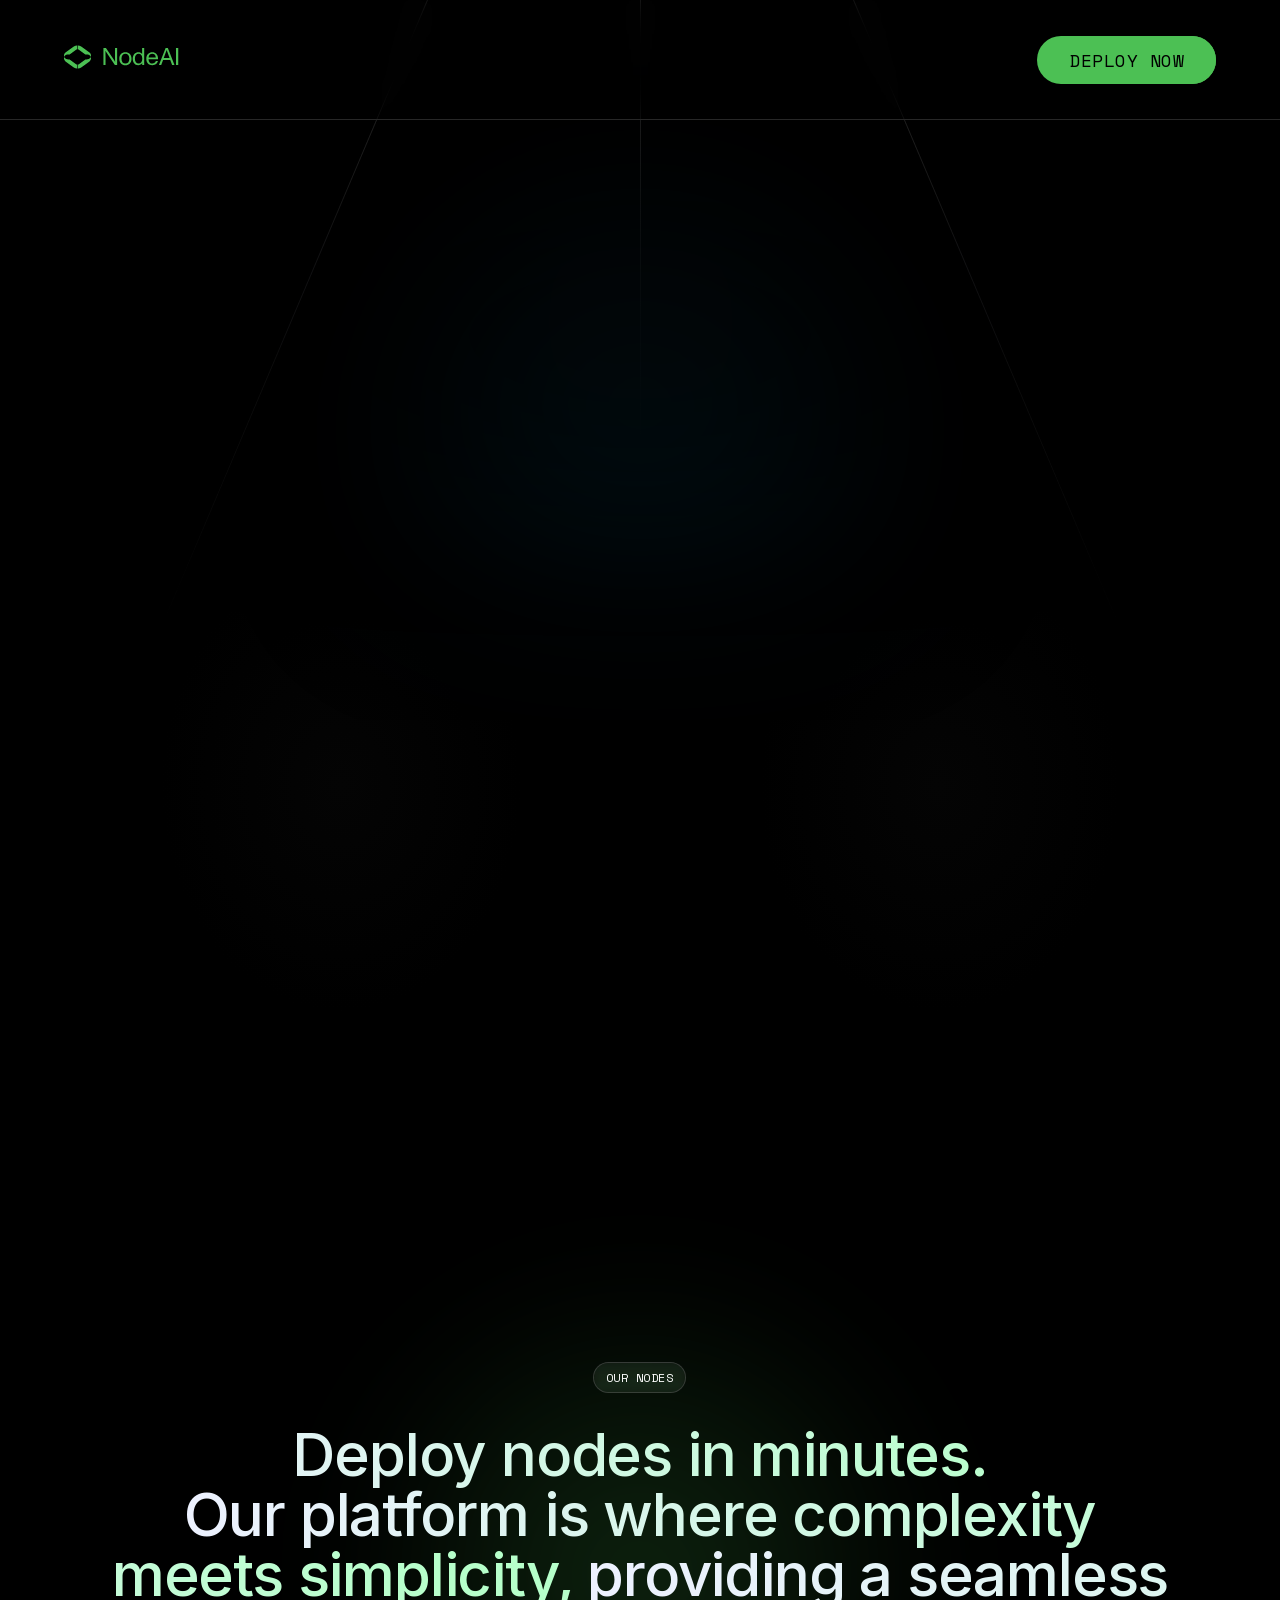
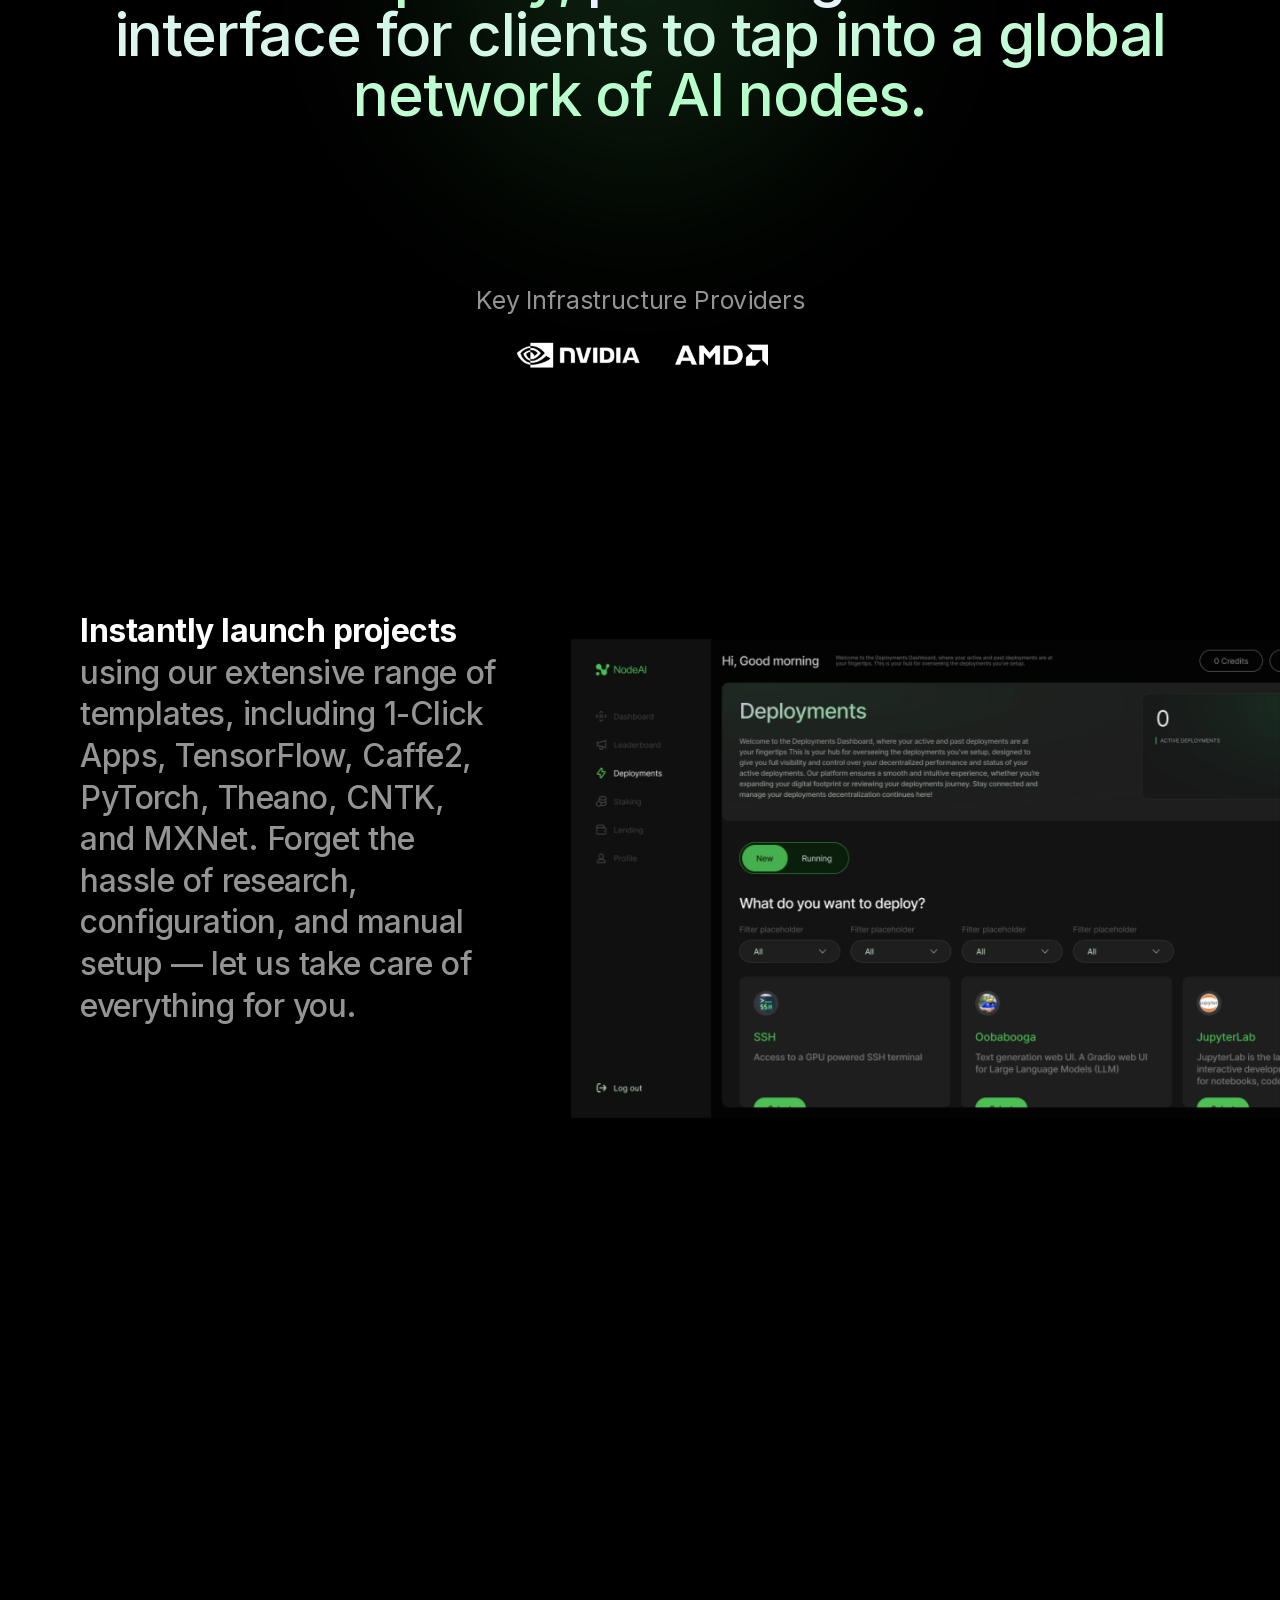
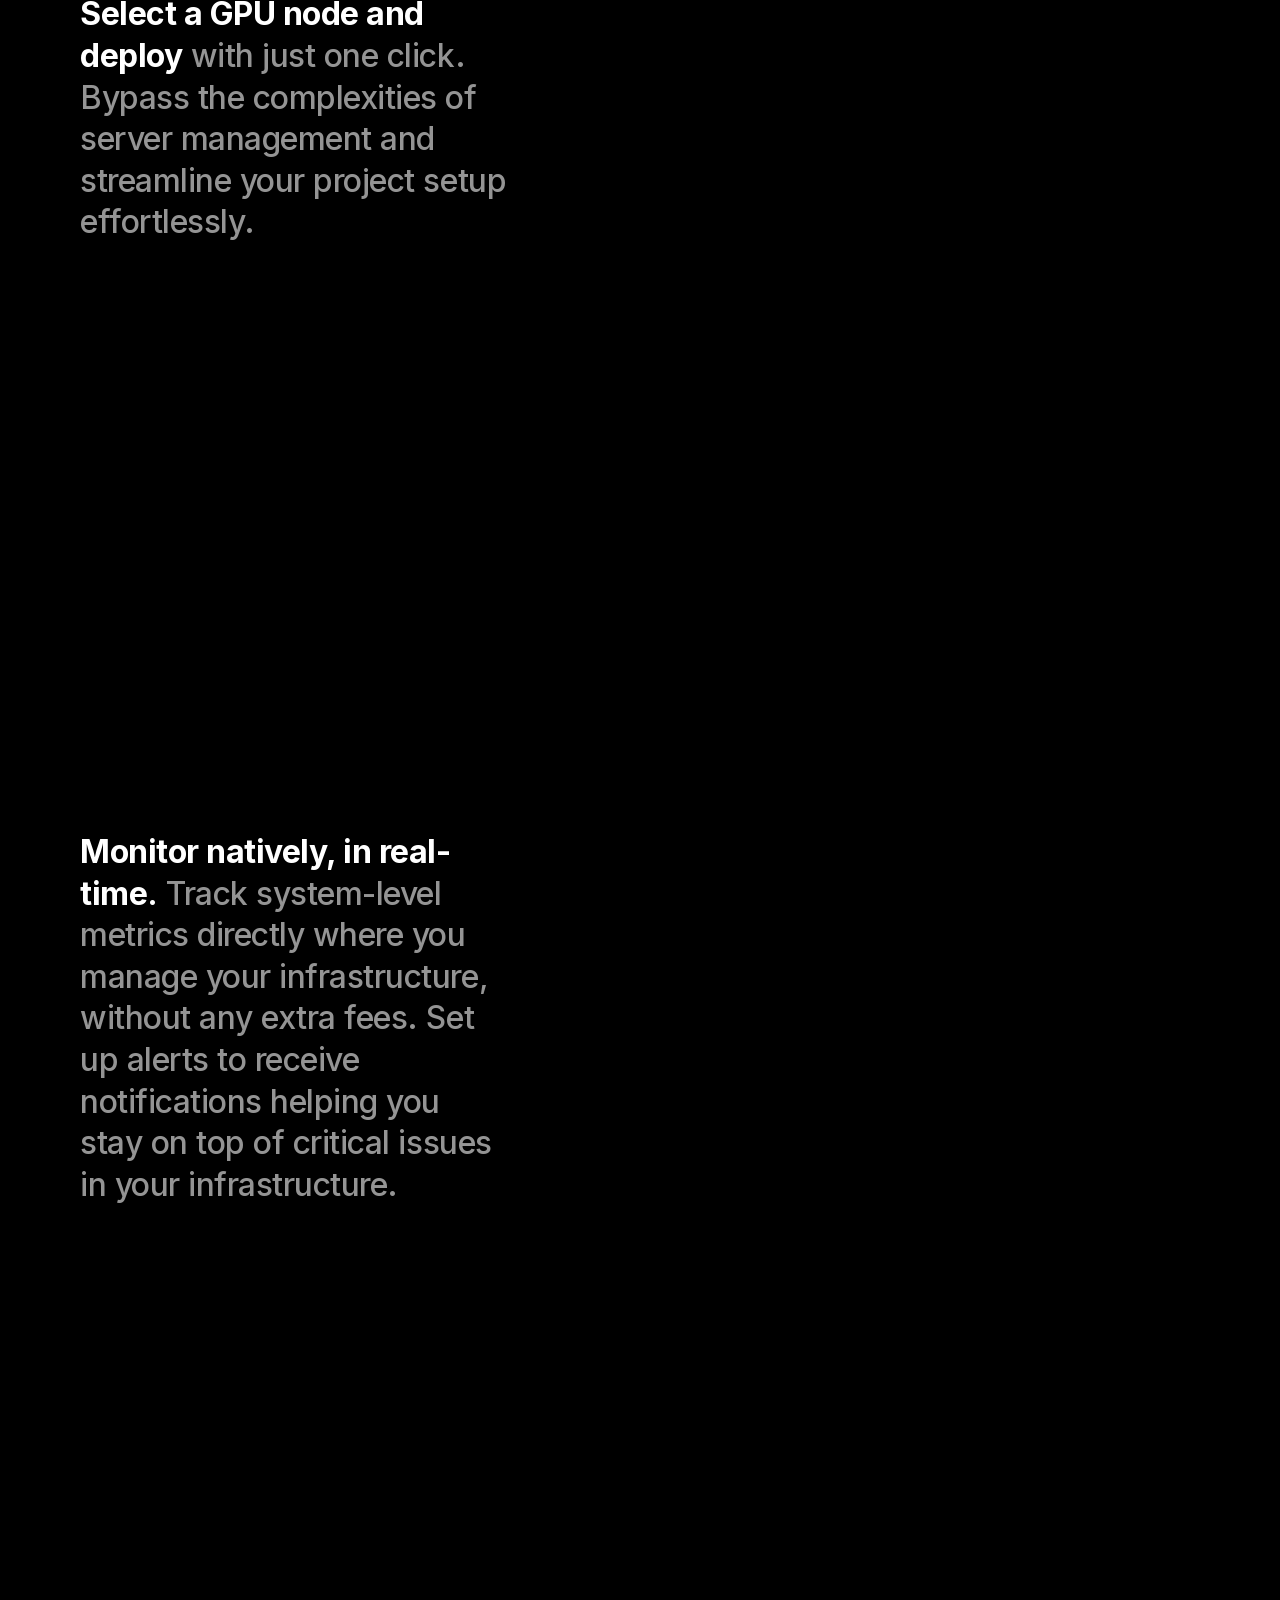
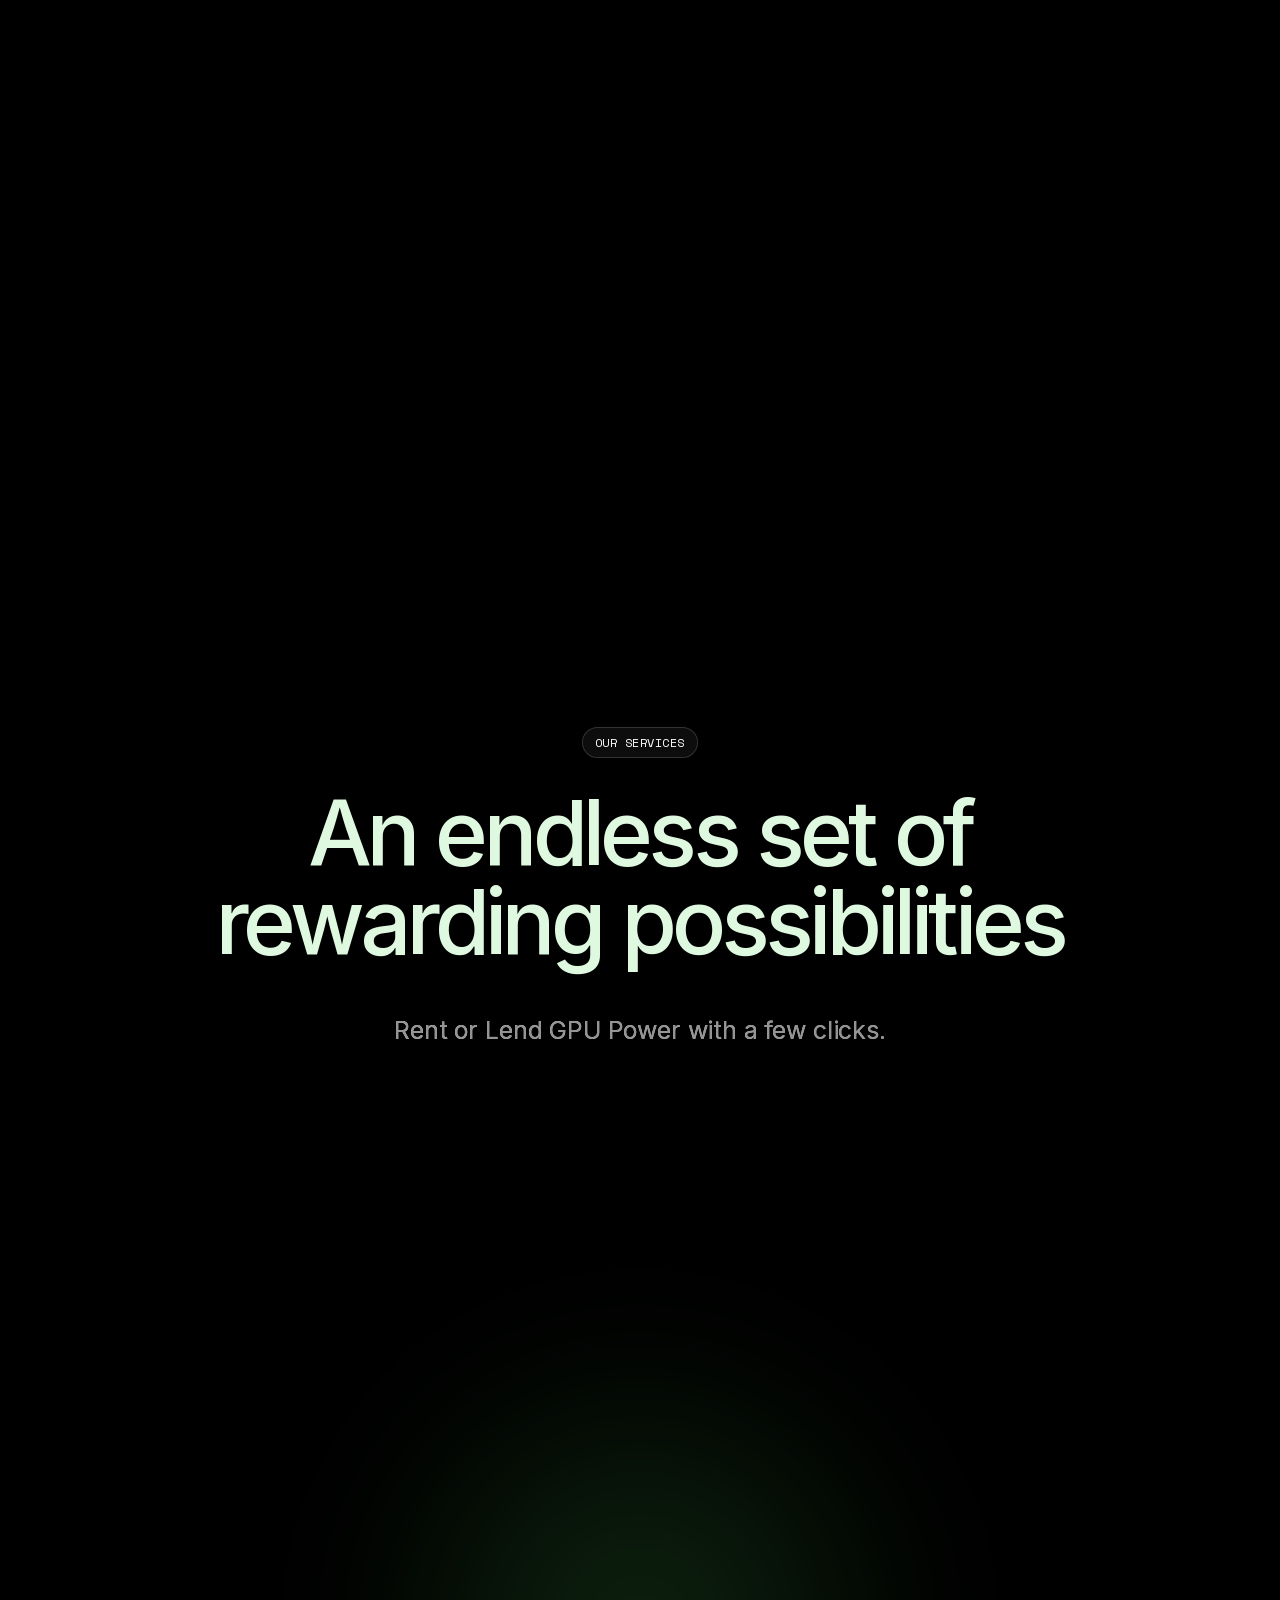
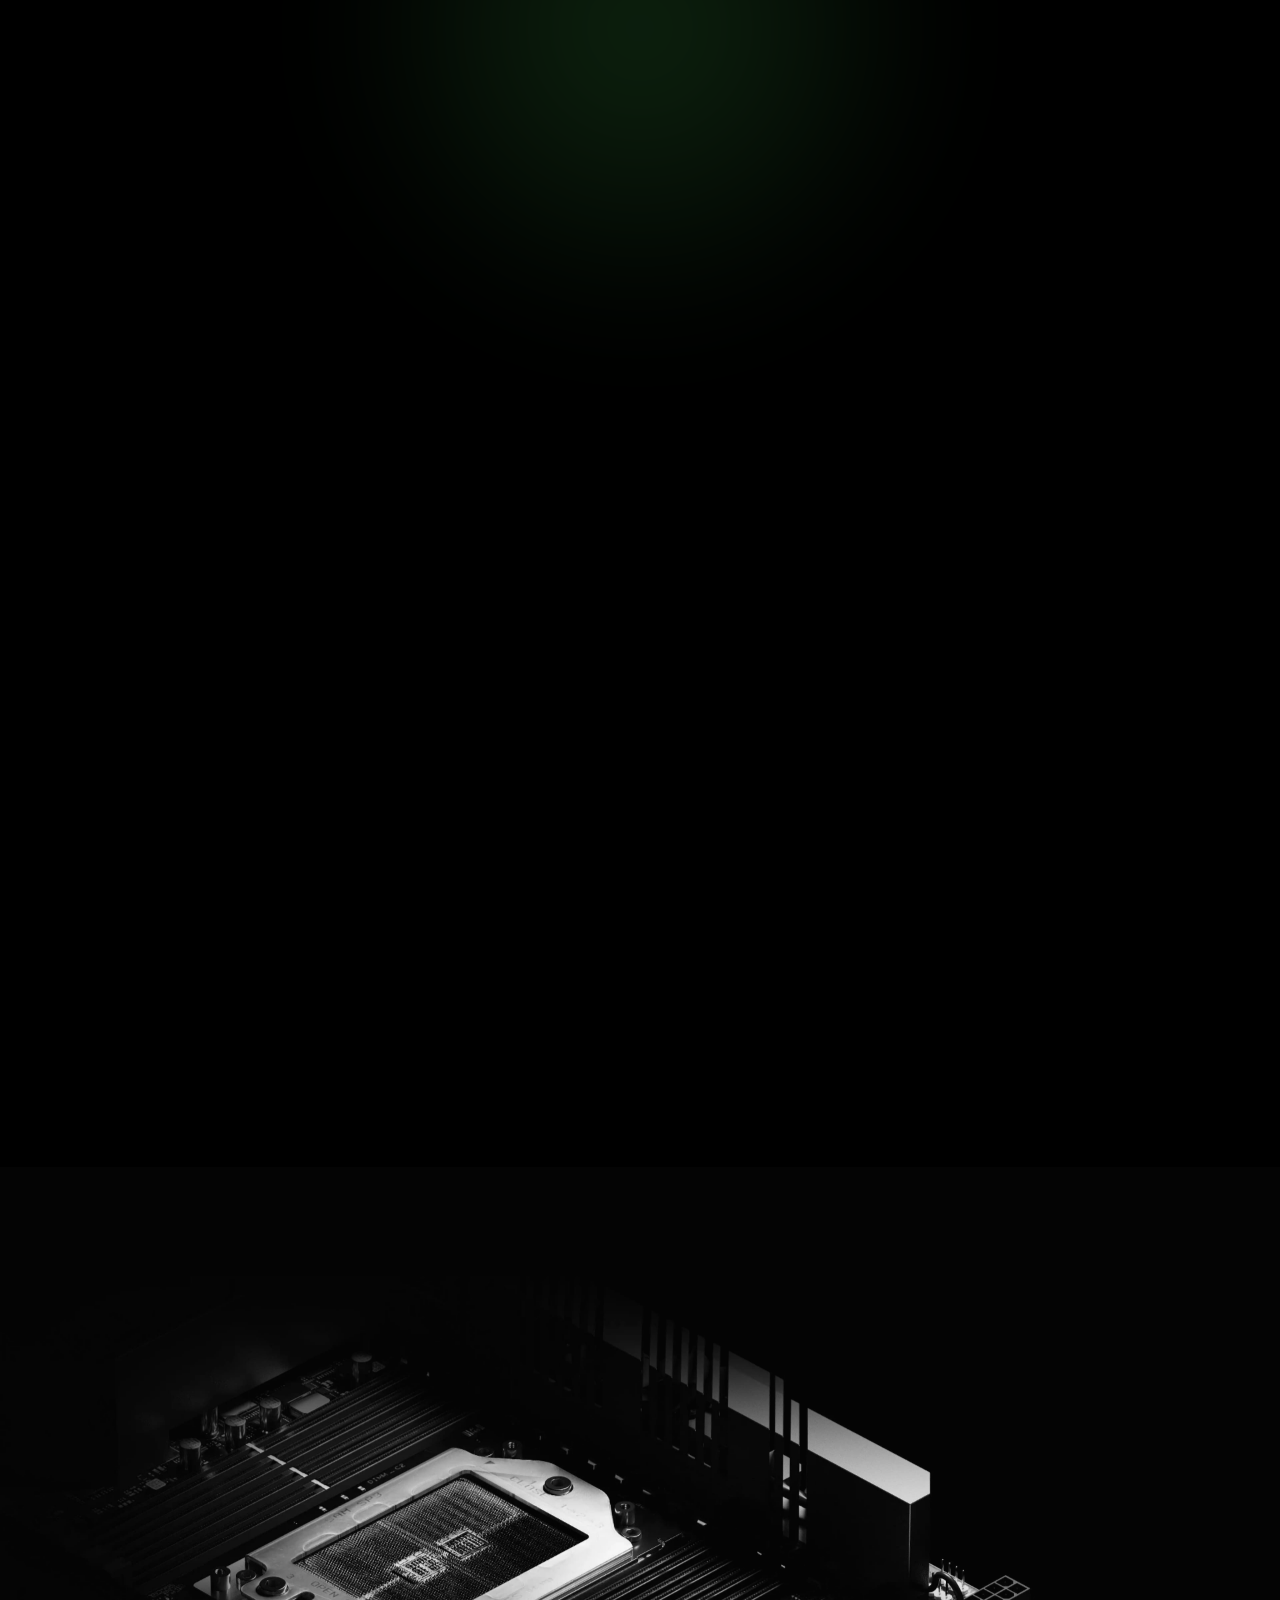
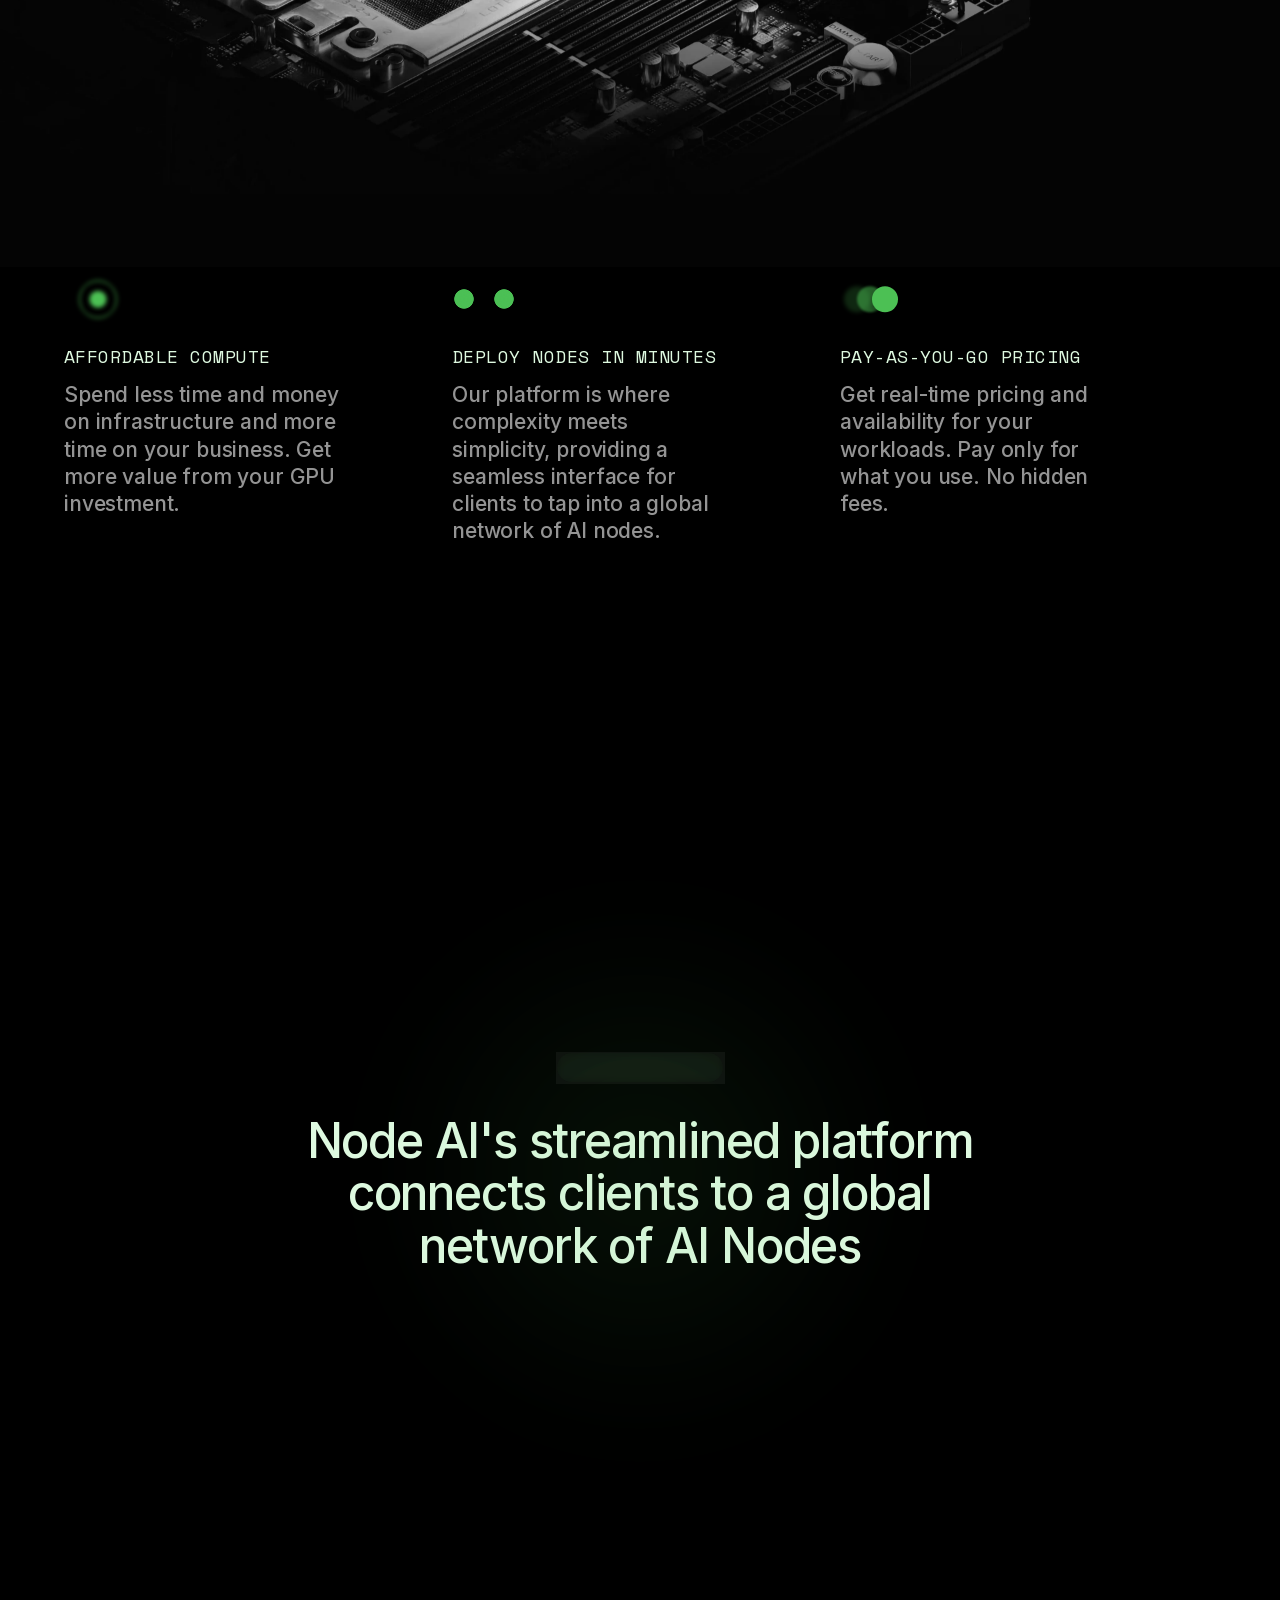
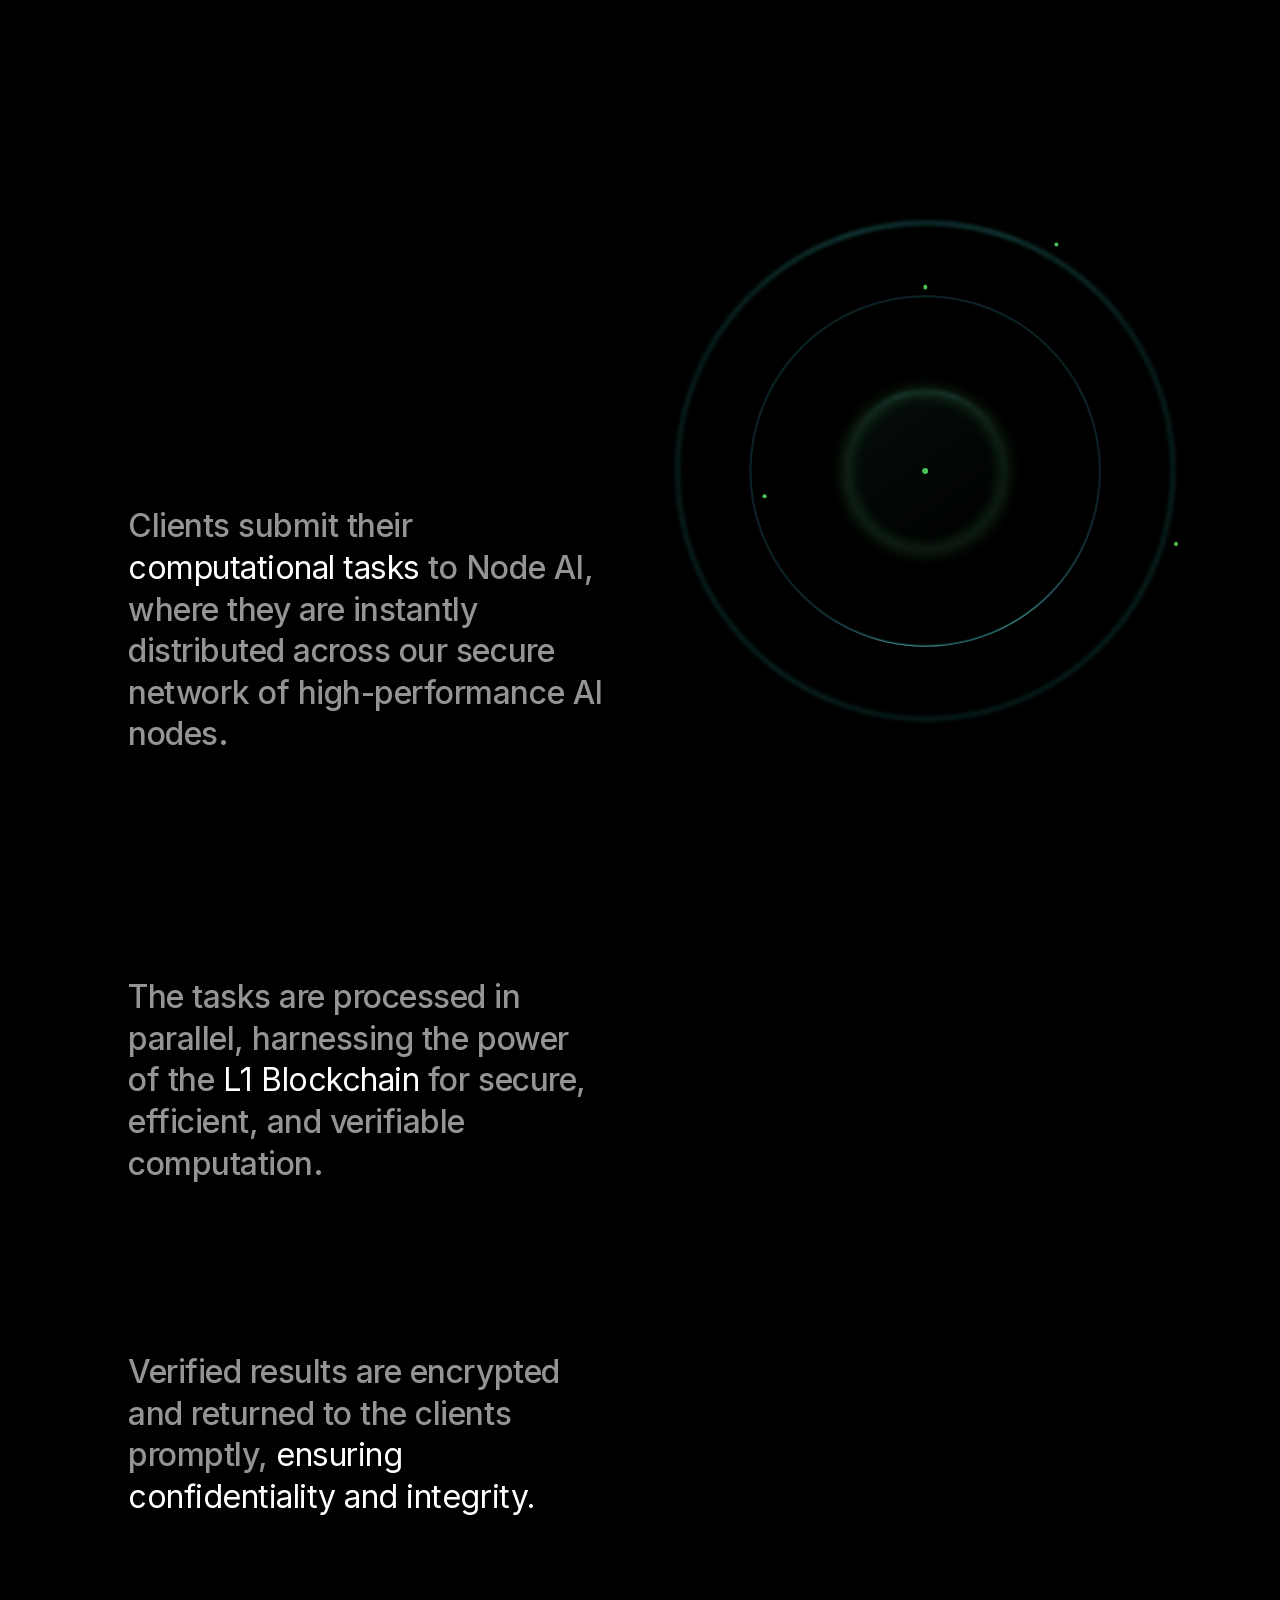
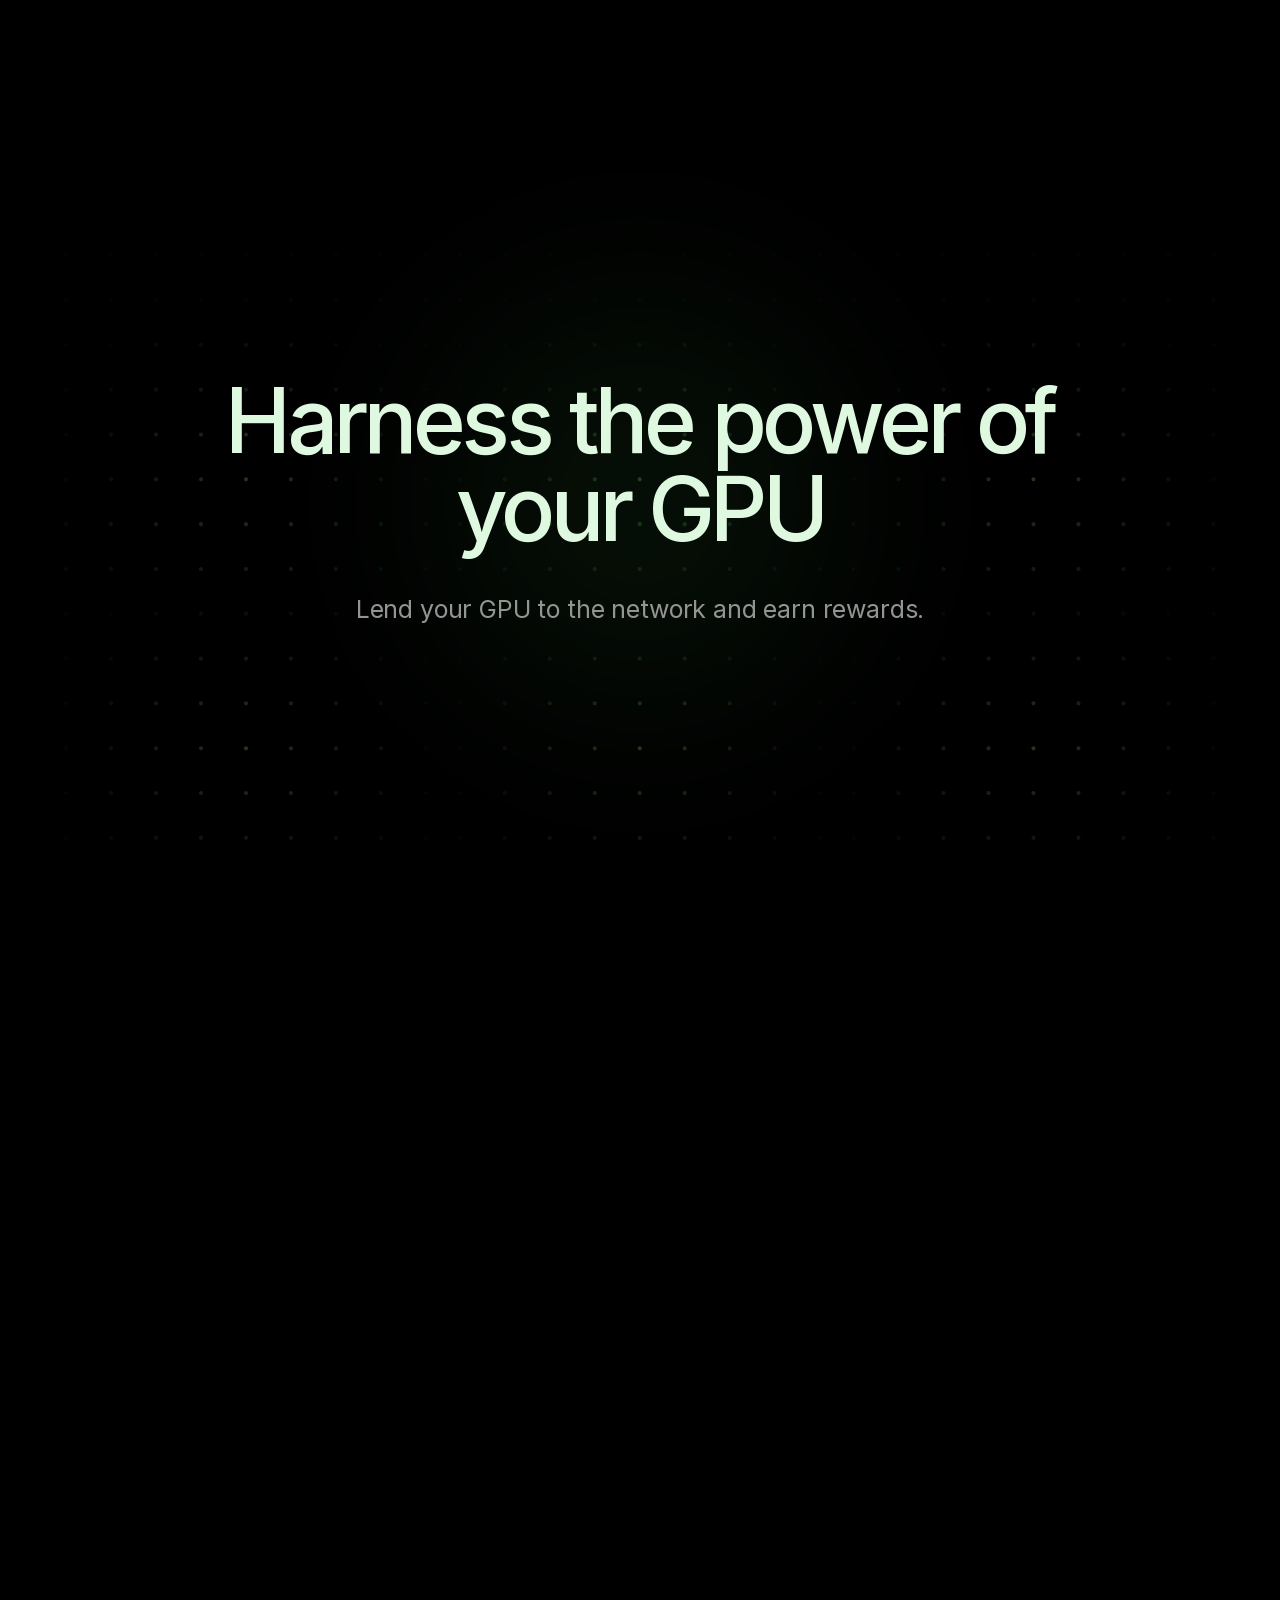
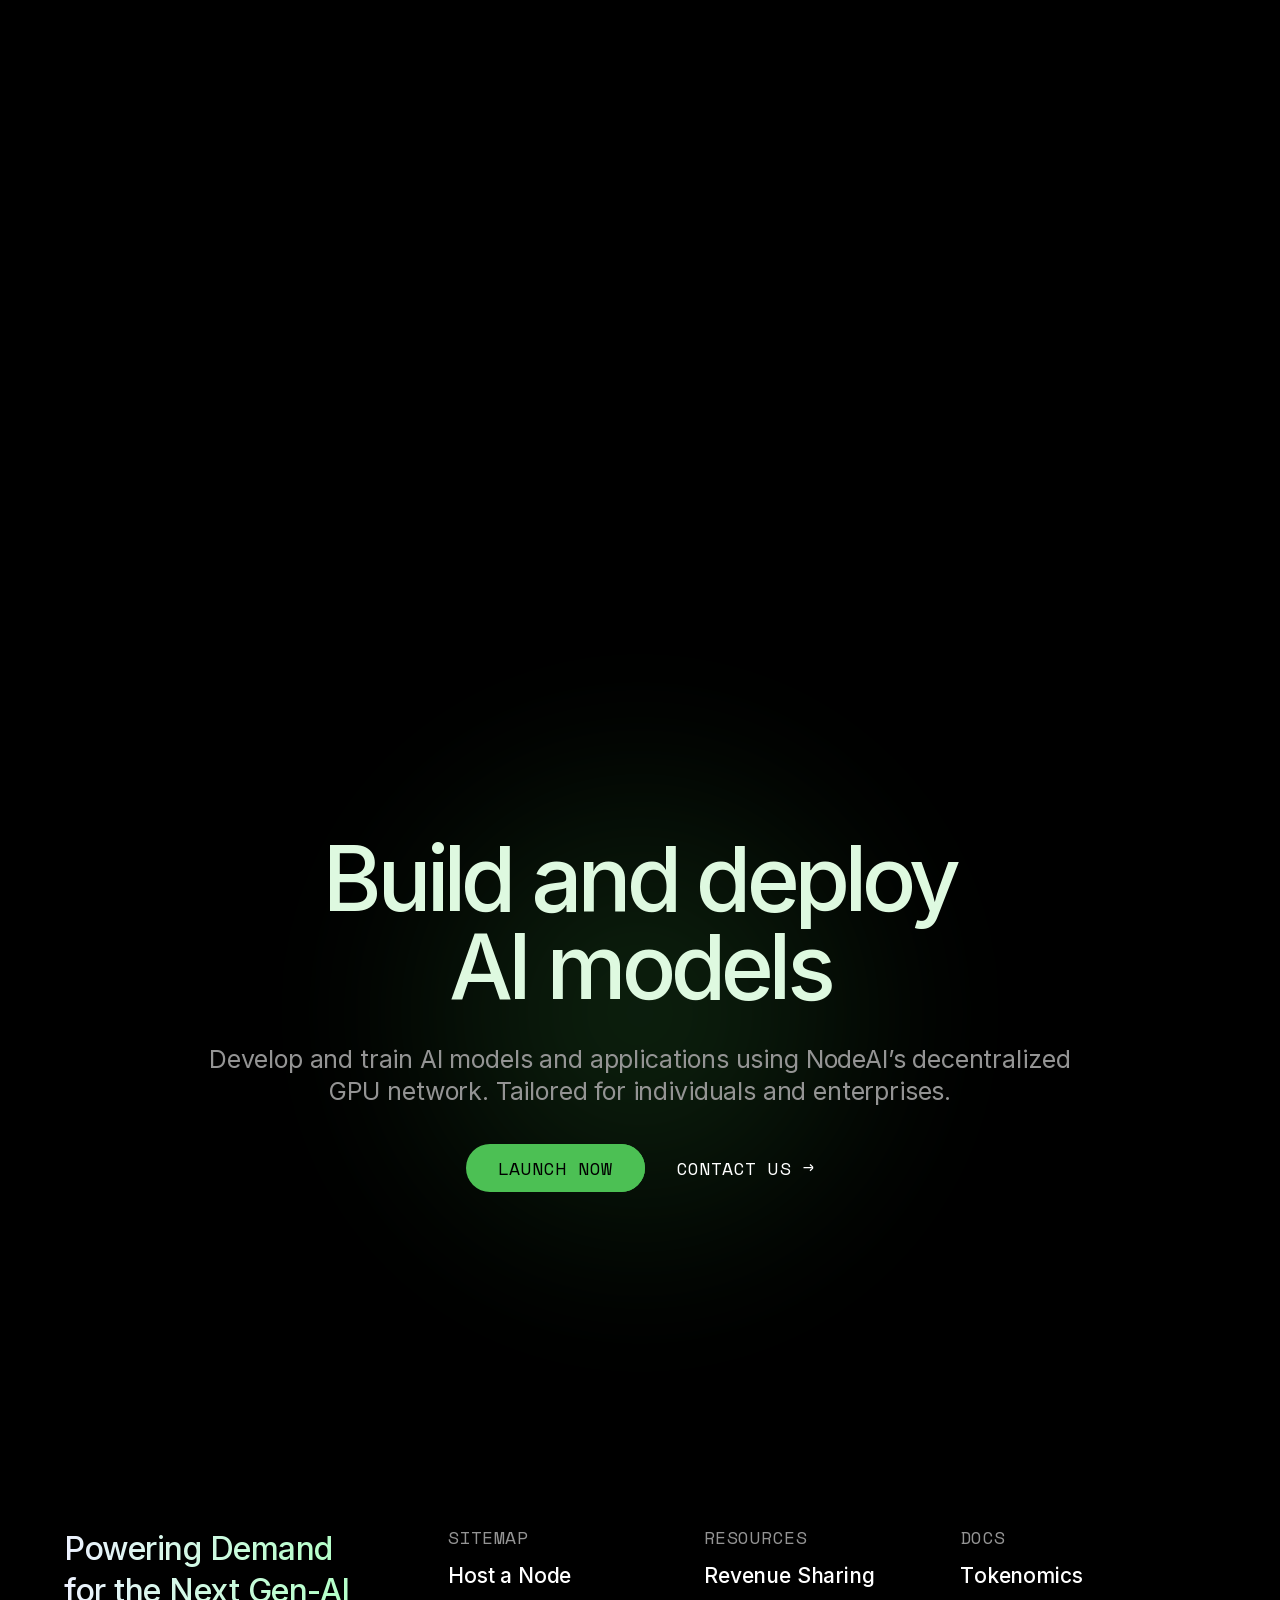
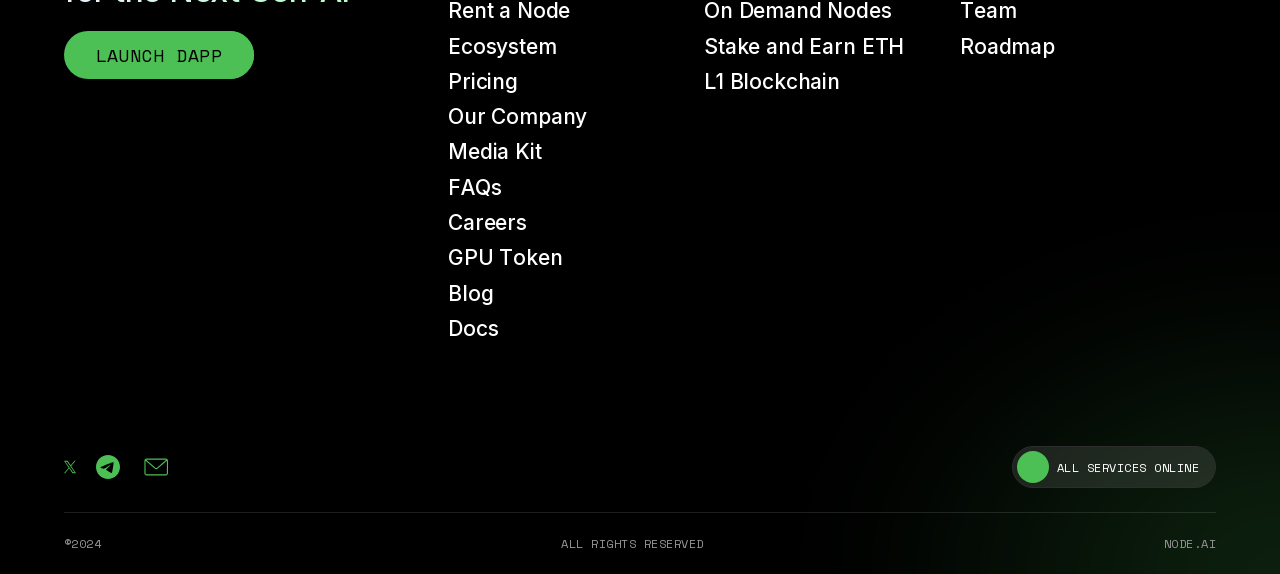
==== commit fb9896d7: "Fix blank/black screen by removing broken Next.js client hydration scripts" ====
--- a/index.html
+++ b/index.html
@@ -8,7 +8,7 @@
               function gtag(){dataLayer.push(arguments);}
               gtag('js', new Date());
               gtag('config', 'AW-16757973957');
-            </script><title>Node AI | Home</title><link rel="preload" as="image" imagesrcset="/_next/image?url=https%3A%2F%2Fcdn.sanity.io%2Fimages%2F70v0mvvz%2Fproduction%2Fec5d711bbe32bbffa337812f289ac130c83552e4-115x24.svg%3Fh%3D100%26auto%3Dformat&amp;w=256&amp;q=75 1x, /_next/image?url=https%3A%2F%2Fcdn.sanity.io%2Fimages%2F70v0mvvz%2Fproduction%2Fec5d711bbe32bbffa337812f289ac130c83552e4-115x24.svg%3Fh%3D100%26auto%3Dformat&amp;w=640&amp;q=75 2x" fetchpriority="high"><meta name="next-head-count" content="16"><link rel="icon" href="https://www.nodes.ai/images/favicon/favicon.ico"><link rel="preconnect" href="https://fonts.googleapis.com/"><link rel="preconnect" href="https://fonts.gstatic.com/"><meta name="description" content="NodeAI is an advanced platform that effortlessly integrates cutting-edge technology with user-focused design. Our platform simplifies the complexity of AI deployment, allowing clients to launch nodes in minutes and easily access a global network of AI nodes."><meta property="og:title" content="Node AI"><meta property="og:description" content="NodeAI is an advanced platform that effortlessly integrates cutting-edge technology with user-focused design. Our platform simplifies the complexity of AI deployment, allowing clients to launch nodes in minutes and easily access a global network of AI nodes."><meta property="og:type" content="website"><meta property="og:image" content="/og-image.jpg"><meta name="twitter:card" content="summary_large_image"><meta name="twitter:creator" content="@NodeAIETH"><meta name="twitter:title" content="Node AI"><meta name="twitter:description" content="NodeAI is an advanced platform that effortlessly integrates cutting-edge technology with user-focused design. Our platform simplifies the complexity of AI deployment, allowing clients to launch nodes in minutes and easily access a global network of AI nodes."><meta name="twitter:image" content="/twitter-og-image.jpg"><link rel="preconnect" href="https://fonts.gstatic.com/" crossorigin=""><link rel="preload" href="_next/static/media/fc727f226c737876-s.p.woff2" as="font" type="font/woff2" data-next-font="size-adjust"><link rel="preload" href="_next/static/media/e4af272ccee01ff0-s.p.woff2" as="font" type="font/woff2" data-next-font="size-adjust"><link rel="preload" href="_next/static/css/c33d1c57a1c0d06e.css" as="style"><link rel="stylesheet" href="_next/static/css/c33d1c57a1c0d06e.css" data-n-g=""><noscript data-n-css=""></noscript><script defer="" nomodule="" src="_next/static/chunks/polyfills-c67a75d1b6f99dc8.js"></script><script src="_next/static/chunks/webpack-83b232bcb188aac8.js" defer=""></script><script src="_next/static/chunks/framework-4a30a7841eb414dc.js" defer=""></script><script src="_next/static/chunks/main-e6d278d576e3680b.js" defer=""></script><script src="_next/static/chunks/pages/app-843b3c879b2cf89c-fvbk62.js" defer=""></script><script src="_next/static/chunks/94726e6d-e4040d01e1fd6b2f.js" defer=""></script><script src="_next/static/chunks/8316-5490521a69c9c3af.js" defer=""></script><script src="_next/static/chunks/8060-98b98983b8e1f0e6.js" defer=""></script><script src="_next/static/chunks/5613-05e0c53abc42d056.js" defer=""></script><script src="_next/static/chunks/5011-eb1ac08d6658ba29.js" defer=""></script><script src="_next/static/chunks/pages/index-61db687e0695313a.js" defer=""></script><script src="_next/static/4eioCv7aw1Ep0ua4uWzWT/buildManifest-1ydslxf.js" defer=""></script><script src="_next/static/4eioCv7aw1Ep0ua4uWzWT/ssgManifest-4pxh3m.js" defer=""></script><style id="__jsx-3494634195">html: {scrollbar-gutter:stable;background-color:#040404}body: {background-color:#040404}:root{--font-family-sans:'__Inter_a13d3b', '__Inter_Fallback_a13d3b';--font-family-mono:'__Space_Mono_33c22e', '__Space_Mono_Fallback_33c22e'}</style><style data-href="https://fonts.googleapis.com/css2?family=Inter:wght@500;700;800&amp;family=Space+Mono&amp;display=swap">@font-face{font-family:'Inter';font-style:normal;font-weight:500;font-display:swap;src:url(https://fonts.gstatic.com/s/inter/v20/UcCO3FwrK3iLTeHuS_nVMrMxCp50SjIw2boKoduKmMEVuI6fMZs.woff) format('woff')}@font-face{font-family:'Inter';font-style:normal;font-weight:700;font-display:swap;src:url(https://fonts.gstatic.com/s/inter/v20/UcCO3FwrK3iLTeHuS_nVMrMxCp50SjIw2boKoduKmMEVuFuYMZs.woff) format('woff')}@font-face{font-family:'Inter';font-style:normal;font-weight:800;font-display:swap;src:url(https://fonts.gstatic.com/s/inter/v20/UcCO3FwrK3iLTeHuS_nVMrMxCp50SjIw2boKoduKmMEVuDyYMZs.woff) format('woff')}@font-face{font-family:'Space Mono';font-style:normal;font-weight:400;font-display:swap;src:url(https://fonts.gstatic.com/s/spacemono/v17/i7dPIFZifjKcF5UAWdDRUEU.woff) format('woff')}@font-face{font-family:'Inter';font-style:normal;font-weight:500;font-display:swap;src:url(https://fonts.gstatic.com/s/inter/v20/UcC73FwrK3iLTeHuS_nVMrMxCp50SjIa2JL7W0Q5n-wU.woff2) format('woff2');unicode-range:U+0460-052F,U+1C80-1C8A,U+20B4,U+2DE0-2DFF,U+A640-A69F,U+FE2E-FE2F}@font-face{font-family:'Inter';font-style:normal;font-weight:500;font-display:swap;src:url(https://fonts.gstatic.com/s/inter/v20/UcC73FwrK3iLTeHuS_nVMrMxCp50SjIa0ZL7W0Q5n-wU.woff2) format('woff2');unicode-range:U+0301,U+0400-045F,U+0490-0491,U+04B0-04B1,U+2116}@font-face{font-family:'Inter';font-style:normal;font-weight:500;font-display:swap;src:url(https://fonts.gstatic.com/s/inter/v20/UcC73FwrK3iLTeHuS_nVMrMxCp50SjIa2ZL7W0Q5n-wU.woff2) format('woff2');unicode-range:U+1F00-1FFF}@font-face{font-family:'Inter';font-style:normal;font-weight:500;font-display:swap;src:url(https://fonts.gstatic.com/s/inter/v20/UcC73FwrK3iLTeHuS_nVMrMxCp50SjIa1pL7W0Q5n-wU.woff2) format('woff2');unicode-range:U+0370-0377,U+037A-037F,U+0384-038A,U+038C,U+038E-03A1,U+03A3-03FF}@font-face{font-family:'Inter';font-style:normal;font-weight:500;font-display:swap;src:url(https://fonts.gstatic.com/s/inter/v20/UcC73FwrK3iLTeHuS_nVMrMxCp50SjIa2pL7W0Q5n-wU.woff2) format('woff2');unicode-range:U+0102-0103,U+0110-0111,U+0128-0129,U+0168-0169,U+01A0-01A1,U+01AF-01B0,U+0300-0301,U+0303-0304,U+0308-0309,U+0323,U+0329,U+1EA0-1EF9,U+20AB}@font-face{font-family:'Inter';font-style:normal;font-weight:500;font-display:swap;src:url(https://fonts.gstatic.com/s/inter/v20/UcC73FwrK3iLTeHuS_nVMrMxCp50SjIa25L7W0Q5n-wU.woff2) format('woff2');unicode-range:U+0100-02BA,U+02BD-02C5,U+02C7-02CC,U+02CE-02D7,U+02DD-02FF,U+0304,U+0308,U+0329,U+1D00-1DBF,U+1E00-1E9F,U+1EF2-1EFF,U+2020,U+20A0-20AB,U+20AD-20C0,U+2113,U+2C60-2C7F,U+A720-A7FF}@font-face{font-family:'Inter';font-style:normal;font-weight:500;font-display:swap;src:url(https://fonts.gstatic.com/s/inter/v20/UcC73FwrK3iLTeHuS_nVMrMxCp50SjIa1ZL7W0Q5nw.woff2) format('woff2');unicode-range:U+0000-00FF,U+0131,U+0152-0153,U+02BB-02BC,U+02C6,U+02DA,U+02DC,U+0304,U+0308,U+0329,U+2000-206F,U+20AC,U+2122,U+2191,U+2193,U+2212,U+2215,U+FEFF,U+FFFD}@font-face{font-family:'Inter';font-style:normal;font-weight:700;font-display:swap;src:url(https://fonts.gstatic.com/s/inter/v20/UcC73FwrK3iLTeHuS_nVMrMxCp50SjIa2JL7W0Q5n-wU.woff2) format('woff2');unicode-range:U+0460-052F,U+1C80-1C8A,U+20B4,U+2DE0-2DFF,U+A640-A69F,U+FE2E-FE2F}@font-face{font-family:'Inter';font-style:normal;font-weight:700;font-display:swap;src:url(https://fonts.gstatic.com/s/inter/v20/UcC73FwrK3iLTeHuS_nVMrMxCp50SjIa0ZL7W0Q5n-wU.woff2) format('woff2');unicode-range:U+0301,U+0400-045F,U+0490-0491,U+04B0-04B1,U+2116}@font-face{font-family:'Inter';font-style:normal;font-weight:700;font-display:swap;src:url(https://fonts.gstatic.com/s/inter/v20/UcC73FwrK3iLTeHuS_nVMrMxCp50SjIa2ZL7W0Q5n-wU.woff2) format('woff2');unicode-range:U+1F00-1FFF}@font-face{font-family:'Inter';font-style:normal;font-weight:700;font-display:swap;src:url(https://fonts.gstatic.com/s/inter/v20/UcC73FwrK3iLTeHuS_nVMrMxCp50SjIa1pL7W0Q5n-wU.woff2) format('woff2');unicode-range:U+0370-0377,U+037A-037F,U+0384-038A,U+038C,U+038E-03A1,U+03A3-03FF}@font-face{font-family:'Inter';font-style:normal;font-weight:700;font-display:swap;src:url(https://fonts.gstatic.com/s/inter/v20/UcC73FwrK3iLTeHuS_nVMrMxCp50SjIa2pL7W0Q5n-wU.woff2) format('woff2');unicode-range:U+0102-0103,U+0110-0111,U+0128-0129,U+0168-0169,U+01A0-01A1,U+01AF-01B0,U+0300-0301,U+0303-0304,U+0308-0309,U+0323,U+0329,U+1EA0-1EF9,U+20AB}@font-face{font-family:'Inter';font-style:normal;font-weight:700;font-display:swap;src:url(https://fonts.gstatic.com/s/inter/v20/UcC73FwrK3iLTeHuS_nVMrMxCp50SjIa25L7W0Q5n-wU.woff2) format('woff2');unicode-range:U+0100-02BA,U+02BD-02C5,U+02C7-02CC,U+02CE-02D7,U+02DD-02FF,U+0304,U+0308,U+0329,U+1D00-1DBF,U+1E00-1E9F,U+1EF2-1EFF,U+2020,U+20A0-20AB,U+20AD-20C0,U+2113,U+2C60-2C7F,U+A720-A7FF}@font-face{font-family:'Inter';font-style:normal;font-weight:700;font-display:swap;src:url(https://fonts.gstatic.com/s/inter/v20/UcC73FwrK3iLTeHuS_nVMrMxCp50SjIa1ZL7W0Q5nw.woff2) format('woff2');unicode-range:U+0000-00FF,U+0131,U+0152-0153,U+02BB-02BC,U+02C6,U+02DA,U+02DC,U+0304,U+0308,U+0329,U+2000-206F,U+20AC,U+2122,U+2191,U+2193,U+2212,U+2215,U+FEFF,U+FFFD}@font-face{font-family:'Inter';font-style:normal;font-weight:800;font-display:swap;src:url(https://fonts.gstatic.com/s/inter/v20/UcC73FwrK3iLTeHuS_nVMrMxCp50SjIa2JL7W0Q5n-wU.woff2) format('woff2');unicode-range:U+0460-052F,U+1C80-1C8A,U+20B4,U+2DE0-2DFF,U+A640-A69F,U+FE2E-FE2F}@font-face{font-family:'Inter';font-style:normal;font-weight:800;font-display:swap;src:url(https://fonts.gstatic.com/s/inter/v20/UcC73FwrK3iLTeHuS_nVMrMxCp50SjIa0ZL7W0Q5n-wU.woff2) format('woff2');unicode-range:U+0301,U+0400-045F,U+0490-0491,U+04B0-04B1,U+2116}@font-face{font-family:'Inter';font-style:normal;font-weight:800;font-display:swap;src:url(https://fonts.gstatic.com/s/inter/v20/UcC73FwrK3iLTeHuS_nVMrMxCp50SjIa2ZL7W0Q5n-wU.woff2) format('woff2');unicode-range:U+1F00-1FFF}@font-face{font-family:'Inter';font-style:normal;font-weight:800;font-display:swap;src:url(https://fonts.gstatic.com/s/inter/v20/UcC73FwrK3iLTeHuS_nVMrMxCp50SjIa1pL7W0Q5n-wU.woff2) format('woff2');unicode-range:U+0370-0377,U+037A-037F,U+0384-038A,U+038C,U+038E-03A1,U+03A3-03FF}@font-face{font-family:'Inter';font-style:normal;font-weight:800;font-display:swap;src:url(https://fonts.gstatic.com/s/inter/v20/UcC73FwrK3iLTeHuS_nVMrMxCp50SjIa2pL7W0Q5n-wU.woff2) format('woff2');unicode-range:U+0102-0103,U+0110-0111,U+0128-0129,U+0168-0169,U+01A0-01A1,U+01AF-01B0,U+0300-0301,U+0303-0304,U+0308-0309,U+0323,U+0329,U+1EA0-1EF9,U+20AB}@font-face{font-family:'Inter';font-style:normal;font-weight:800;font-display:swap;src:url(https://fonts.gstatic.com/s/inter/v20/UcC73FwrK3iLTeHuS_nVMrMxCp50SjIa25L7W0Q5n-wU.woff2) format('woff2');unicode-range:U+0100-02BA,U+02BD-02C5,U+02C7-02CC,U+02CE-02D7,U+02DD-02FF,U+0304,U+0308,U+0329,U+1D00-1DBF,U+1E00-1E9F,U+1EF2-1EFF,U+2020,U+20A0-20AB,U+20AD-20C0,U+2113,U+2C60-2C7F,U+A720-A7FF}@font-face{font-family:'Inter';font-style:normal;font-weight:800;font-display:swap;src:url(https://fonts.gstatic.com/s/inter/v20/UcC73FwrK3iLTeHuS_nVMrMxCp50SjIa1ZL7W0Q5nw.woff2) format('woff2');unicode-range:U+0000-00FF,U+0131,U+0152-0153,U+02BB-02BC,U+02C6,U+02DA,U+02DC,U+0304,U+0308,U+0329,U+2000-206F,U+20AC,U+2122,U+2191,U+2193,U+2212,U+2215,U+FEFF,U+FFFD}@font-face{font-family:'Space Mono';font-style:normal;font-weight:400;font-display:swap;src:url(https://fonts.gstatic.com/s/spacemono/v17/i7dPIFZifjKcF5UAWdDRYE58RXi4EwSsbg.woff2) format('woff2');unicode-range:U+0102-0103,U+0110-0111,U+0128-0129,U+0168-0169,U+01A0-01A1,U+01AF-01B0,U+0300-0301,U+0303-0304,U+0308-0309,U+0323,U+0329,U+1EA0-1EF9,U+20AB}@font-face{font-family:'Space Mono';font-style:normal;font-weight:400;font-display:swap;src:url(https://fonts.gstatic.com/s/spacemono/v17/i7dPIFZifjKcF5UAWdDRYE98RXi4EwSsbg.woff2) format('woff2');unicode-range:U+0100-02BA,U+02BD-02C5,U+02C7-02CC,U+02CE-02D7,U+02DD-02FF,U+0304,U+0308,U+0329,U+1D00-1DBF,U+1E00-1E9F,U+1EF2-1EFF,U+2020,U+20A0-20AB,U+20AD-20C0,U+2113,U+2C60-2C7F,U+A720-A7FF}@font-face{font-family:'Space Mono';font-style:normal;font-weight:400;font-display:swap;src:url(https://fonts.gstatic.com/s/spacemono/v17/i7dPIFZifjKcF5UAWdDRYEF8RXi4EwQ.woff2) format('woff2');unicode-range:U+0000-00FF,U+0131,U+0152-0153,U+02BB-02BC,U+02C6,U+02DA,U+02DC,U+0304,U+0308,U+0329,U+2000-206F,U+20AC,U+2122,U+2191,U+2193,U+2212,U+2215,U+FEFF,U+FFFD}</style></head><body class="z-10 bg-black text-off-white min-h-screen antialiased"><div id="__next"><div class="jsx-3494634195 relative z-1"><div class="z-[100] relative"><div class="z-50 min-h-screen flex flex-col w-full h-full relative"><header class="fixed top-0 z-20 flex w-full h-header md:h-header-lg pointer-events-auto border-b border-grey-100 backdrop-blur-xl"><div id="header-overlay" class="absolute top-0 left-0 z-10 w-full h-full 
+            </script><title>Node AI | Home</title><link rel="preload" as="image" imagesrcset="/_next/image?url=https%3A%2F%2Fcdn.sanity.io%2Fimages%2F70v0mvvz%2Fproduction%2Fec5d711bbe32bbffa337812f289ac130c83552e4-115x24.svg%3Fh%3D100%26auto%3Dformat&amp;w=256&amp;q=75 1x, /_next/image?url=https%3A%2F%2Fcdn.sanity.io%2Fimages%2F70v0mvvz%2Fproduction%2Fec5d711bbe32bbffa337812f289ac130c83552e4-115x24.svg%3Fh%3D100%26auto%3Dformat&amp;w=640&amp;q=75 2x" fetchpriority="high"><meta name="next-head-count" content="16"><link rel="icon" href="https://www.nodes.ai/images/favicon/favicon.ico"><link rel="preconnect" href="https://fonts.googleapis.com/"><link rel="preconnect" href="https://fonts.gstatic.com/"><meta name="description" content="NodeAI is an advanced platform that effortlessly integrates cutting-edge technology with user-focused design. Our platform simplifies the complexity of AI deployment, allowing clients to launch nodes in minutes and easily access a global network of AI nodes."><meta property="og:title" content="Node AI"><meta property="og:description" content="NodeAI is an advanced platform that effortlessly integrates cutting-edge technology with user-focused design. Our platform simplifies the complexity of AI deployment, allowing clients to launch nodes in minutes and easily access a global network of AI nodes."><meta property="og:type" content="website"><meta property="og:image" content="/og-image.jpg"><meta name="twitter:card" content="summary_large_image"><meta name="twitter:creator" content="@NodeAIETH"><meta name="twitter:title" content="Node AI"><meta name="twitter:description" content="NodeAI is an advanced platform that effortlessly integrates cutting-edge technology with user-focused design. Our platform simplifies the complexity of AI deployment, allowing clients to launch nodes in minutes and easily access a global network of AI nodes."><meta name="twitter:image" content="/twitter-og-image.jpg"><link rel="preconnect" href="https://fonts.gstatic.com/" crossorigin=""><link rel="preload" href="_next/static/media/fc727f226c737876-s.p.woff2" as="font" type="font/woff2" data-next-font="size-adjust"><link rel="preload" href="_next/static/media/e4af272ccee01ff0-s.p.woff2" as="font" type="font/woff2" data-next-font="size-adjust"><link rel="preload" href="_next/static/css/c33d1c57a1c0d06e.css" as="style"><link rel="stylesheet" href="_next/static/css/c33d1c57a1c0d06e.css" data-n-g=""><noscript data-n-css=""></noscript><style id="__jsx-3494634195">html: {scrollbar-gutter:stable;background-color:#040404}body: {background-color:#040404}:root{--font-family-sans:'__Inter_a13d3b', '__Inter_Fallback_a13d3b';--font-family-mono:'__Space_Mono_33c22e', '__Space_Mono_Fallback_33c22e'}</style><style data-href="https://fonts.googleapis.com/css2?family=Inter:wght@500;700;800&amp;family=Space+Mono&amp;display=swap">@font-face{font-family:'Inter';font-style:normal;font-weight:500;font-display:swap;src:url(https://fonts.gstatic.com/s/inter/v20/UcCO3FwrK3iLTeHuS_nVMrMxCp50SjIw2boKoduKmMEVuI6fMZs.woff) format('woff')}@font-face{font-family:'Inter';font-style:normal;font-weight:700;font-display:swap;src:url(https://fonts.gstatic.com/s/inter/v20/UcCO3FwrK3iLTeHuS_nVMrMxCp50SjIw2boKoduKmMEVuFuYMZs.woff) format('woff')}@font-face{font-family:'Inter';font-style:normal;font-weight:800;font-display:swap;src:url(https://fonts.gstatic.com/s/inter/v20/UcCO3FwrK3iLTeHuS_nVMrMxCp50SjIw2boKoduKmMEVuDyYMZs.woff) format('woff')}@font-face{font-family:'Space Mono';font-style:normal;font-weight:400;font-display:swap;src:url(https://fonts.gstatic.com/s/spacemono/v17/i7dPIFZifjKcF5UAWdDRUEU.woff) format('woff')}@font-face{font-family:'Inter';font-style:normal;font-weight:500;font-display:swap;src:url(https://fonts.gstatic.com/s/inter/v20/UcC73FwrK3iLTeHuS_nVMrMxCp50SjIa2JL7W0Q5n-wU.woff2) format('woff2');unicode-range:U+0460-052F,U+1C80-1C8A,U+20B4,U+2DE0-2DFF,U+A640-A69F,U+FE2E-FE2F}@font-face{font-family:'Inter';font-style:normal;font-weight:500;font-display:swap;src:url(https://fonts.gstatic.com/s/inter/v20/UcC73FwrK3iLTeHuS_nVMrMxCp50SjIa0ZL7W0Q5n-wU.woff2) format('woff2');unicode-range:U+0301,U+0400-045F,U+0490-0491,U+04B0-04B1,U+2116}@font-face{font-family:'Inter';font-style:normal;font-weight:500;font-display:swap;src:url(https://fonts.gstatic.com/s/inter/v20/UcC73FwrK3iLTeHuS_nVMrMxCp50SjIa2ZL7W0Q5n-wU.woff2) format('woff2');unicode-range:U+1F00-1FFF}@font-face{font-family:'Inter';font-style:normal;font-weight:500;font-display:swap;src:url(https://fonts.gstatic.com/s/inter/v20/UcC73FwrK3iLTeHuS_nVMrMxCp50SjIa1pL7W0Q5n-wU.woff2) format('woff2');unicode-range:U+0370-0377,U+037A-037F,U+0384-038A,U+038C,U+038E-03A1,U+03A3-03FF}@font-face{font-family:'Inter';font-style:normal;font-weight:500;font-display:swap;src:url(https://fonts.gstatic.com/s/inter/v20/UcC73FwrK3iLTeHuS_nVMrMxCp50SjIa2pL7W0Q5n-wU.woff2) format('woff2');unicode-range:U+0102-0103,U+0110-0111,U+0128-0129,U+0168-0169,U+01A0-01A1,U+01AF-01B0,U+0300-0301,U+0303-0304,U+0308-0309,U+0323,U+0329,U+1EA0-1EF9,U+20AB}@font-face{font-family:'Inter';font-style:normal;font-weight:500;font-display:swap;src:url(https://fonts.gstatic.com/s/inter/v20/UcC73FwrK3iLTeHuS_nVMrMxCp50SjIa25L7W0Q5n-wU.woff2) format('woff2');unicode-range:U+0100-02BA,U+02BD-02C5,U+02C7-02CC,U+02CE-02D7,U+02DD-02FF,U+0304,U+0308,U+0329,U+1D00-1DBF,U+1E00-1E9F,U+1EF2-1EFF,U+2020,U+20A0-20AB,U+20AD-20C0,U+2113,U+2C60-2C7F,U+A720-A7FF}@font-face{font-family:'Inter';font-style:normal;font-weight:500;font-display:swap;src:url(https://fonts.gstatic.com/s/inter/v20/UcC73FwrK3iLTeHuS_nVMrMxCp50SjIa1ZL7W0Q5nw.woff2) format('woff2');unicode-range:U+0000-00FF,U+0131,U+0152-0153,U+02BB-02BC,U+02C6,U+02DA,U+02DC,U+0304,U+0308,U+0329,U+2000-206F,U+20AC,U+2122,U+2191,U+2193,U+2212,U+2215,U+FEFF,U+FFFD}@font-face{font-family:'Inter';font-style:normal;font-weight:700;font-display:swap;src:url(https://fonts.gstatic.com/s/inter/v20/UcC73FwrK3iLTeHuS_nVMrMxCp50SjIa2JL7W0Q5n-wU.woff2) format('woff2');unicode-range:U+0460-052F,U+1C80-1C8A,U+20B4,U+2DE0-2DFF,U+A640-A69F,U+FE2E-FE2F}@font-face{font-family:'Inter';font-style:normal;font-weight:700;font-display:swap;src:url(https://fonts.gstatic.com/s/inter/v20/UcC73FwrK3iLTeHuS_nVMrMxCp50SjIa0ZL7W0Q5n-wU.woff2) format('woff2');unicode-range:U+0301,U+0400-045F,U+0490-0491,U+04B0-04B1,U+2116}@font-face{font-family:'Inter';font-style:normal;font-weight:700;font-display:swap;src:url(https://fonts.gstatic.com/s/inter/v20/UcC73FwrK3iLTeHuS_nVMrMxCp50SjIa2ZL7W0Q5n-wU.woff2) format('woff2');unicode-range:U+1F00-1FFF}@font-face{font-family:'Inter';font-style:normal;font-weight:700;font-display:swap;src:url(https://fonts.gstatic.com/s/inter/v20/UcC73FwrK3iLTeHuS_nVMrMxCp50SjIa1pL7W0Q5n-wU.woff2) format('woff2');unicode-range:U+0370-0377,U+037A-037F,U+0384-038A,U+038C,U+038E-03A1,U+03A3-03FF}@font-face{font-family:'Inter';font-style:normal;font-weight:700;font-display:swap;src:url(https://fonts.gstatic.com/s/inter/v20/UcC73FwrK3iLTeHuS_nVMrMxCp50SjIa2pL7W0Q5n-wU.woff2) format('woff2');unicode-range:U+0102-0103,U+0110-0111,U+0128-0129,U+0168-0169,U+01A0-01A1,U+01AF-01B0,U+0300-0301,U+0303-0304,U+0308-0309,U+0323,U+0329,U+1EA0-1EF9,U+20AB}@font-face{font-family:'Inter';font-style:normal;font-weight:700;font-display:swap;src:url(https://fonts.gstatic.com/s/inter/v20/UcC73FwrK3iLTeHuS_nVMrMxCp50SjIa25L7W0Q5n-wU.woff2) format('woff2');unicode-range:U+0100-02BA,U+02BD-02C5,U+02C7-02CC,U+02CE-02D7,U+02DD-02FF,U+0304,U+0308,U+0329,U+1D00-1DBF,U+1E00-1E9F,U+1EF2-1EFF,U+2020,U+20A0-20AB,U+20AD-20C0,U+2113,U+2C60-2C7F,U+A720-A7FF}@font-face{font-family:'Inter';font-style:normal;font-weight:700;font-display:swap;src:url(https://fonts.gstatic.com/s/inter/v20/UcC73FwrK3iLTeHuS_nVMrMxCp50SjIa1ZL7W0Q5nw.woff2) format('woff2');unicode-range:U+0000-00FF,U+0131,U+0152-0153,U+02BB-02BC,U+02C6,U+02DA,U+02DC,U+0304,U+0308,U+0329,U+2000-206F,U+20AC,U+2122,U+2191,U+2193,U+2212,U+2215,U+FEFF,U+FFFD}@font-face{font-family:'Inter';font-style:normal;font-weight:800;font-display:swap;src:url(https://fonts.gstatic.com/s/inter/v20/UcC73FwrK3iLTeHuS_nVMrMxCp50SjIa2JL7W0Q5n-wU.woff2) format('woff2');unicode-range:U+0460-052F,U+1C80-1C8A,U+20B4,U+2DE0-2DFF,U+A640-A69F,U+FE2E-FE2F}@font-face{font-family:'Inter';font-style:normal;font-weight:800;font-display:swap;src:url(https://fonts.gstatic.com/s/inter/v20/UcC73FwrK3iLTeHuS_nVMrMxCp50SjIa0ZL7W0Q5n-wU.woff2) format('woff2');unicode-range:U+0301,U+0400-045F,U+0490-0491,U+04B0-04B1,U+2116}@font-face{font-family:'Inter';font-style:normal;font-weight:800;font-display:swap;src:url(https://fonts.gstatic.com/s/inter/v20/UcC73FwrK3iLTeHuS_nVMrMxCp50SjIa2ZL7W0Q5n-wU.woff2) format('woff2');unicode-range:U+1F00-1FFF}@font-face{font-family:'Inter';font-style:normal;font-weight:800;font-display:swap;src:url(https://fonts.gstatic.com/s/inter/v20/UcC73FwrK3iLTeHuS_nVMrMxCp50SjIa1pL7W0Q5n-wU.woff2) format('woff2');unicode-range:U+0370-0377,U+037A-037F,U+0384-038A,U+038C,U+038E-03A1,U+03A3-03FF}@font-face{font-family:'Inter';font-style:normal;font-weight:800;font-display:swap;src:url(https://fonts.gstatic.com/s/inter/v20/UcC73FwrK3iLTeHuS_nVMrMxCp50SjIa2pL7W0Q5n-wU.woff2) format('woff2');unicode-range:U+0102-0103,U+0110-0111,U+0128-0129,U+0168-0169,U+01A0-01A1,U+01AF-01B0,U+0300-0301,U+0303-0304,U+0308-0309,U+0323,U+0329,U+1EA0-1EF9,U+20AB}@font-face{font-family:'Inter';font-style:normal;font-weight:800;font-display:swap;src:url(https://fonts.gstatic.com/s/inter/v20/UcC73FwrK3iLTeHuS_nVMrMxCp50SjIa25L7W0Q5n-wU.woff2) format('woff2');unicode-range:U+0100-02BA,U+02BD-02C5,U+02C7-02CC,U+02CE-02D7,U+02DD-02FF,U+0304,U+0308,U+0329,U+1D00-1DBF,U+1E00-1E9F,U+1EF2-1EFF,U+2020,U+20A0-20AB,U+20AD-20C0,U+2113,U+2C60-2C7F,U+A720-A7FF}@font-face{font-family:'Inter';font-style:normal;font-weight:800;font-display:swap;src:url(https://fonts.gstatic.com/s/inter/v20/UcC73FwrK3iLTeHuS_nVMrMxCp50SjIa1ZL7W0Q5nw.woff2) format('woff2');unicode-range:U+0000-00FF,U+0131,U+0152-0153,U+02BB-02BC,U+02C6,U+02DA,U+02DC,U+0304,U+0308,U+0329,U+2000-206F,U+20AC,U+2122,U+2191,U+2193,U+2212,U+2215,U+FEFF,U+FFFD}@font-face{font-family:'Space Mono';font-style:normal;font-weight:400;font-display:swap;src:url(https://fonts.gstatic.com/s/spacemono/v17/i7dPIFZifjKcF5UAWdDRYE58RXi4EwSsbg.woff2) format('woff2');unicode-range:U+0102-0103,U+0110-0111,U+0128-0129,U+0168-0169,U+01A0-01A1,U+01AF-01B0,U+0300-0301,U+0303-0304,U+0308-0309,U+0323,U+0329,U+1EA0-1EF9,U+20AB}@font-face{font-family:'Space Mono';font-style:normal;font-weight:400;font-display:swap;src:url(https://fonts.gstatic.com/s/spacemono/v17/i7dPIFZifjKcF5UAWdDRYE98RXi4EwSsbg.woff2) format('woff2');unicode-range:U+0100-02BA,U+02BD-02C5,U+02C7-02CC,U+02CE-02D7,U+02DD-02FF,U+0304,U+0308,U+0329,U+1D00-1DBF,U+1E00-1E9F,U+1EF2-1EFF,U+2020,U+20A0-20AB,U+20AD-20C0,U+2113,U+2C60-2C7F,U+A720-A7FF}@font-face{font-family:'Space Mono';font-style:normal;font-weight:400;font-display:swap;src:url(https://fonts.gstatic.com/s/spacemono/v17/i7dPIFZifjKcF5UAWdDRYEF8RXi4EwQ.woff2) format('woff2');unicode-range:U+0000-00FF,U+0131,U+0152-0153,U+02BB-02BC,U+02C6,U+02DA,U+02DC,U+0304,U+0308,U+0329,U+2000-206F,U+20AC,U+2122,U+2191,U+2193,U+2212,U+2215,U+FEFF,U+FFFD}</style></head><body class="z-10 bg-black text-off-white min-h-screen antialiased"><div id="__next"><div class="jsx-3494634195 relative z-1"><div class="z-[100] relative"><div class="z-50 min-h-screen flex flex-col w-full h-full relative"><header class="fixed top-0 z-20 flex w-full h-header md:h-header-lg pointer-events-auto border-b border-grey-100 backdrop-blur-xl"><div id="header-overlay" class="absolute top-0 left-0 z-10 w-full h-full 
                 bg-opacity-70 transition-opacity 
                   duration-200 backdrop-blur-xl"></div><div class="grid grid-cols-12 gap-3 w-full max-w-1920 m-auto px-4 md:px-16 w-full z-10"><div class="flex col-span-12 lg:items-center lg:justify-center"><a class="z-10 w-auto lg:flex-1" aria-label="Home" href="index.html"><h1 class="inline-flex items-center gap-2 h-full"><img alt="NodeAI" fetchpriority="high" width="200" height="200" decoding="async" data-nimg="1" class="w-auto h-5 sm:h-6 inline-block transition duration-200 delay-500" style="color:transparent" src="_next/image.url_https_3A_2F_2Fcdn.sanity.io_2Fimages_2F70v0mvvz_2Fproduction_2Fec5d711bbe32bbffa337812f289ac130c83552e4-115x24.svg_3Fh_3D100_26auto_3Dformat_w_640_q_75.svg"><span class="sr-only">NodeAI</span></h1></a><div id="mobile-nav-bg" class="fixed inset-0 w-full h-screen bg-mobile-nav pointer-events-none lg:hidden -translate-y-full"></div><nav style="opacity:0;pointer-events:none" class="fixed inset-0 z-20 flex items-start justify-center
                            lg:items-center lg:justify-center lg:static
@@ -691,4 +691,4 @@
             visibility: unset;
             color: unset;
           }
-          </style></noscript></div><script id="__NEXT_DATA__" type="application/json" crossorigin="">{"props":{"pageProps":{"draftMode":false,"token":"","homepage":{"_createdAt":"2024-05-02T23:54:49Z","_id":"homepage","_rev":"qbDMeaVtBaZBXBigploqyg","_type":"homepage","_updatedAt":"2024-07-10T19:18:06Z","features":{"deployment":[{"_key":"478ff94ac7b7","image":{"_type":"image","asset":{"_ref":"image-629172f2cbb118a2a4a6d7d4b200fd592efab58b-3200x2160-png","_type":"reference"}},"text":[{"_key":"9bfcf59ea934","_type":"block","children":[{"_key":"1a08ef8616b20","_type":"span","marks":["strong"],"text":"Instantly launch projects"},{"_key":"2a3ecffa8e8b","_type":"span","marks":[],"text":" using our extensive range of templates, including 1-Click Apps, TensorFlow, Caffe2, PyTorch, Theano, CNTK, and MXNet. Forget the hassle of research, configuration, and manual setup — let us take care of everything for you."}],"markDefs":[],"style":"normal"}]},{"_key":"057de57117ff","image":{"_type":"image","asset":{"_ref":"image-30935502b423eec4823ad15c6a6f474e11665300-3200x2160-png","_type":"reference"}},"text":[{"_key":"80fb49d54916","_type":"block","children":[{"_key":"e91d9aa0e5c60","_type":"span","marks":["strong"],"text":"Select a GPU node and deploy"},{"_key":"84658bef3e20","_type":"span","marks":[],"text":" with just one click. Bypass the complexities of server management and streamline your project setup effortlessly."}],"markDefs":[],"style":"normal"}]},{"_key":"a9a852d1a6cb","image":{"_type":"image","asset":{"_ref":"image-32b3c16a97dc08200a09fea97f2990cfddfeb416-3200x2160-png","_type":"reference"}},"text":[{"_key":"d6c3e845c8d0","_type":"block","children":[{"_key":"2d66b50c6a7d0","_type":"span","marks":["strong"],"text":"Monitor natively, in real-time."},{"_key":"28952c7e3c45","_type":"span","marks":[],"text":" Track system-level metrics directly where you manage your infrastructure, without any extra fees. Set up alerts to receive notifications helping you stay on top of critical issues in your infrastructure."}],"markDefs":[],"style":"normal"}]}],"ourNodes":{"body":["Deploy nodes in minutes.","Our platform is where complexity meets simplicity,","providing a seamless interface for clients to tap into a global network of AI nodes."],"providers":[{"_key":"3eca443bd5e6","image":{"_type":"image","asset":{"_ref":"image-1d36c2164dc00129759fc9b644dce9650a5d5978-260x56-png","_type":"reference"}},"name":"Nvidia"},{"_key":"ab1732555e0e","image":{"_type":"image","asset":{"_ref":"image-955bd753424c6929c154061594b3dde8d9bff340-186x56-png","_type":"reference"}},"name":"AMD"}]},"title":[{"_key":"b0f043e3da88","_type":"block","children":[{"_key":"cf21e4be373e","_type":"span","marks":[],"text":"Features"}],"markDefs":[],"style":"normal"}]},"gpuPower":{"body":[{"_key":"17ec686c803e","_type":"block","children":[{"_key":"b45826edcc470","_type":"span","marks":[],"text":"Lend your GPU to the network and earn rewards."}],"markDefs":[],"style":"normal"}],"cardFour":{"body":[{"_key":"6bb13e1127d2","_type":"block","children":[{"_key":"bec05d9434120","_type":"span","marks":[],"text":"Elevate your Al capabilities with our latest innovation in GPU technology— designed sleek, built powerful, and engineered for the decentralized network age. Experience unmatched performance, ironclad security, and effortless scalability."}],"markDefs":[],"style":"normal"}],"cta":{"_type":"cta","text":"Pre-order","url":"/dapp"},"features":[{"_key":"9dc4a1f7312b","body":[{"_key":"3f61b7ea4ead","_type":"block","children":[{"_key":"88940d55923b0","_type":"span","marks":["strong"],"text":"Al-Optimized GPU."},{"_key":"6f50a1039841","_type":"span","marks":[],"text":" Peak performance for demanding Al tasks."}],"markDefs":[],"style":"normal"}]},{"_key":"ee31ff1f4b3c","body":[{"_key":"c96dc7168fc1","_type":"block","children":[{"_key":"9b6ba5c428280","_type":"span","marks":["strong"],"text":"Global GPU Network."},{"_key":"f4527ca53ab8","_type":"span","marks":[],"text":" Decentralized access for worldwide reach."}],"markDefs":[],"style":"normal"}]},{"_key":"6ac547b83dfa","body":[{"_key":"9048e4eeb65a","_type":"block","children":[{"_key":"261480a9e7bb0","_type":"span","marks":["strong"],"text":"Energy-Efficient Performance."},{"_key":"2f6f13047a21","_type":"span","marks":[],"text":" Maximum efficiency with minimal energy consumption."}],"markDefs":[],"style":"normal"}]},{"_key":"662f603e20b6","body":[{"_key":"b79346851957","_type":"block","children":[{"_key":"3812f0bc18070","_type":"span","marks":["strong"],"text":"Secure Data Transfer."},{"_key":"468f7617d811","_type":"span","marks":[],"text":" Fast and protected data movement."}],"markDefs":[],"style":"normal"}]},{"_key":"3b53911e73d8","body":[{"_key":"603c8e24d46c","_type":"block","children":[{"_key":"7aa347d798bf0","_type":"span","marks":["strong"],"text":"Scalability."},{"_key":"b3a905e85afc","_type":"span","marks":[],"text":" Grow to meet computational needs effortlessly."}],"markDefs":[],"style":"normal"}]},{"_key":"35680e1c18ef","body":[{"_key":"748bf4b3d596","_type":"block","children":[{"_key":"781c125056cb0","_type":"span","marks":["strong"],"text":"Encryption."},{"_key":"ad2a0ade3b26","_type":"span","marks":[],"text":" State-of-the-art protection for your data."}],"markDefs":[],"style":"normal"}]}],"heading":"GPU Node 1","kicker":"Our Products","lead":"Introducing Gpu Node V1"},"cardOne":{"heading":"Monitor your reputation whenever you like","kicker":"Reputation"},"cardThree":{"heading":"Claim your rewards in Ethereum","kicker":"Payment"},"cardTwo":{"heading":"Keep track of your performance","kicker":"Performance"},"title":[{"_key":"c209279d4d79","_type":"block","children":[{"_key":"81651fe36f7f0","_type":"span","marks":[],"text":"Harness the power of your GPU"}],"markDefs":[],"style":"normal"}]},"hero":{"body":[{"_key":"18fb5cf05095","_type":"block","children":[{"_key":"0848fcebac760","_type":"span","marks":[],"text":"Harness the power of decentralized AI with Node AI"}],"markDefs":[],"style":"normal"}],"primaryCTA":{"_type":"cta","text":"View nodes","url":"https://manage.nodes.ai/"},"secondaryCTA":{"_type":"cta","text":"View services","url":"/rent"},"title":[{"_key":"c61b218c5b72","_type":"block","children":[{"_key":"564420693f130","_type":"span","marks":[],"text":"Powering Demand for the Next Gen-AI"}],"markDefs":[],"style":"normal"}]},"howItWorks":{"encryption":[{"_key":"e2c3dcc85cd5","block":[{"_key":"1b449b21d256","_type":"block","children":[{"_key":"c26a4fa0d79f0","_type":"span","marks":[],"text":"Clients submit their "},{"_key":"e4d71115a146","_type":"span","marks":["strong"],"text":"computational tasks"},{"_key":"083960f7aaa5","_type":"span","marks":[],"text":" to Node AI, where they are instantly distributed across our secure network of high-performance AI nodes."}],"markDefs":[],"style":"normal"}]},{"_key":"440b70bbb957","block":[{"_key":"1f6e96e9d74b","_type":"block","children":[{"_key":"489cb8651b990","_type":"span","marks":[],"text":"The tasks are processed in parallel, harnessing the power of the "},{"_key":"1eab0d15127a","_type":"span","marks":["strong"],"text":"L1 Blockchain"},{"_key":"2025387154a0","_type":"span","marks":[],"text":" for secure, efficient, and verifiable computation."}],"markDefs":[],"style":"normal"}]},{"_key":"df3d0300389b","block":[{"_key":"c1ae3bcc028b","_type":"block","children":[{"_key":"44cd54439fae0","_type":"span","marks":[],"text":"Verified results are encrypted and returned to the clients promptly, "},{"_key":"d5cd57431a03","_type":"span","marks":["strong"],"text":"ensuring confidentiality and integrity."}],"markDefs":[],"style":"normal"}]}],"streamlinePlatform":{"body":[{"_key":"726f40fdb0e9","_type":"block","children":[{"_key":"f2e4f8c0382c0","_type":"span","marks":[],"text":"Node AI's streamlined platform connects clients to a global network of AI Nodes"}],"markDefs":[],"style":"normal"}],"heading":"Streamline Platform"},"title":[{"_key":"39da84602caa","_type":"block","children":[{"_key":"47eeff95a3db","_type":"span","marks":[],"text":"How It Works"}],"markDefs":[],"style":"normal"}]},"launch":{"body":[{"_key":"e308de564134","_type":"block","children":[{"_key":"8a775f3cc6090","_type":"span","marks":[],"text":"Develop and train AI models and applications using NodeAI’s decentralized GPU network. Tailored for individuals and enterprises."}],"markDefs":[],"style":"normal"}],"primaryCTA":{"_type":"cta","text":"Launch now","url":"https://manage.nodes.ai/"},"secondaryCTA":{"_type":"cta","text":"Contact us","url":"mailto:hello@nodes.ai"},"title":[{"_key":"e26fa5faef32","_type":"block","children":[{"_key":"cd8f6584a9350","_type":"span","marks":[],"text":"Build and deploy"}],"markDefs":[],"style":"normal"},{"_key":"c34b54525d83","_type":"block","children":[{"_key":"7b0ad03633a6","_type":"span","marks":[],"text":"AI models"}],"markDefs":[],"style":"normal"}]},"ourServices":{"body":[{"_key":"6d6cde468bef","_type":"block","children":[{"_key":"a8d918f07a0e0","_type":"span","marks":[],"text":"Rent or Lend GPU Power with a few clicks."}],"markDefs":[],"style":"normal"}],"host":{"_type":"simpleCard","body":[{"_key":"24b9ae20a7c1","_type":"block","children":[{"_key":"748b30e5b8cc0","_type":"span","marks":[],"text":"We connect you with customers and provide simple tools to streamline hosting. Set your own prices and schedules."}],"markDefs":[],"style":"normal"}],"heading":"Host a node","primaryCTA":{"_type":"cta","text":"Get Started","url":"https://manage.nodes.ai/"},"secondaryCTA":{"_type":"cta","text":"Learn More","url":"/host"}},"paymentDescription":[{"_key":"de20e98362e2","body":"Spend less time and money on infrastructure and more time on your business. Get more value from your \nGPU investment.","heading":"Affordable Compute"},{"_key":"f688726380ee","body":"Our platform is where complexity meets simplicity, providing a seamless interface for clients to tap into a global network of AI nodes.","heading":"Deploy nodes in minutes"},{"_key":"6f94ff598864","body":"Get real-time pricing and availability for \nyour workloads. Pay only for what you use. No hidden fees.","heading":"Pay-as-you-go pricing"}],"pricingPlayground":{"body":[{"_key":"e498f065f9f8","_type":"block","children":[{"_key":"1dbb636c1a8b0","_type":"span","marks":[],"text":"Elevate your business with advanced AI solutions that don't break the bank"}],"markDefs":[],"style":"normal"}],"cudaCors":{"aws":2500,"nodeAI":10496},"heading":[{"_key":"01639f9d26fd","_type":"block","children":[{"_key":"8ddd191909de0","_type":"span","marks":[],"text":"Scale up your AI, scale down your costs"}],"markDefs":[],"style":"normal"}],"memory":{"aws":"16GB","nodeAI":"24GB"},"savings":{"aws":{"savingPerHour":2.23,"totalCost":1627},"nodeAI":{"savingPerHour":0.34,"totalCost":258},"savingsPerMonth":1.37},"teraflops":{"aws":82.54,"nodeAI":101.32}},"rent":{"_type":"simpleCard","body":[{"_key":"4971863f73ac","_type":"block","children":[{"_key":"1fa48f589d2c0","_type":"span","marks":[],"text":"We make it easy to rent GPUs for your machine learning and deep learning projects."}],"markDefs":[],"style":"normal"}],"heading":"Rent a node","primaryCTA":{"_type":"cta","text":"Get started","url":"https://manage.nodes.ai/"},"secondaryCTA":{"_type":"cta","text":"Learn more","url":"/rent"}},"title":[{"_key":"c35ae114e0ea","_type":"block","children":[{"_key":"389ed0591c730","_type":"span","marks":[],"text":"An endless set of rewarding possibilities"}],"markDefs":[],"style":"normal"}]}},"navigation":{"_createdAt":"2024-05-06T15:51:05Z","_id":"navigation","_rev":"707zynEHXsqJCdrKZUMZXT","_type":"navigation","_updatedAt":"2024-12-11T23:56:50Z","footer":{"cta":{"_type":"cta","text":"Launch DAPP","url":"https://manage.nodes.ai/"},"heading":[{"_key":"461a7907fa72","_type":"block","children":[{"_key":"709c3526d2070","_type":"span","marks":[],"text":"Powering Demand\nfor the Next Gen-AI"}],"markDefs":[],"style":"normal"}],"secondaryMenu":[{"_key":"bb4e9ce7d3aa","heading":"Resources","subitems":[{"_key":"f708bddee1fb","_type":"subitem","text":"Revenue Sharing","url":"https://docs.nodes.ai/docs/features/revenue-sharing"},{"_key":"5f32d7d7d1d9","_type":"subitem","text":"On Demand Nodes","url":"https://docs.nodes.ai/docs/features/on-demand-nodes"},{"_key":"8c59beeabbe5","_type":"subitem","text":"Stake and Earn ETH","url":"https://docs.nodes.ai/docs/features/stake-and-earn"},{"_key":"9f1d9f3dbbf3","_type":"subitem","text":"L1 Blockchain","url":"https://docs.nodes.ai/docs/features/layer-1-blockchain"}]},{"_key":"645d2aad8ee6","heading":"Docs","subitems":[{"_key":"c170c3e26c0f","_type":"subitem","text":"Tokenomics","url":"https://docs.nodes.ai/docs/intro/tokenomics"},{"_key":"5b2ab3521184","_type":"subitem","text":"Team","url":"https://docs.nodes.ai/docs/intro/team"},{"_key":"2123a1a697bc","_type":"subitem","text":"Roadmap","url":"https://docs.nodes.ai/docs/intro/roadmap"}]}]},"logo":{"_type":"image","asset":{"_ref":"image-ec5d711bbe32bbffa337812f289ac130c83552e4-115x24-svg","_type":"reference"}},"main":[{"_key":"464fbdb3dfa0","page":{"_type":"cta","text":"Services","url":"/services"},"subitems":[{"_key":"14ff5f09b375","_type":"subitem","text":"Host a Node","url":"/host"},{"_key":"aadcc2ac6470","_type":"subitem","text":"Rent a Node","url":"/rent"},{"_key":"75488b122ad5","_type":"subitem","text":"Ecosystem","url":"/ecosystem"},{"_key":"81d57f506ab0","_type":"subitem","text":"Pricing","url":"/pricing"}]},{"_key":"975ebbe7c250","page":{"_type":"cta","text":"About"},"subitems":[{"_key":"3a1a9bc40d37","_type":"subitem","text":"Our Company","url":"https://docs.nodes.ai/docs/intro/overview"},{"_key":"02d4d3d8486a","_type":"subitem","text":"Media Kit","url":"/brand"},{"_key":"e3e87bb90c16","_type":"subitem","text":"FAQs","url":"/faqs"},{"_key":"9e80aba2c35a","_type":"subitem","text":"Careers","url":"/careers"}]},{"_key":"561f9291c880","page":{"_type":"cta","text":"GPU Token","url":"/gpu-token"}},{"_key":"c6d3a70c5c09","page":{"_type":"cta","text":"Blog","url":"/blog"}},{"_key":"f7716029ebd8","page":{"_type":"cta","text":"Docs","url":"https://docs.nodes.ai/"}}],"mainCta":{"_type":"cta","text":"Deploy now","url":"https://manage.nodes.ai/"}},"pricing":{"_createdAt":"2024-05-13T11:13:36Z","_id":"pricing","_rev":"707zynEHXsqJCdrKXMRlRT","_type":"pricingPage","_updatedAt":"2024-12-09T03:21:44Z","calculator":{"amazonLogo":{"_type":"image","asset":{"url":"https://cdn.sanity.io/images/70v0mvvz/production/a736d79f07de6f50598477c778185d1b9ef608f2-800x800.svg"}},"azureLogo":{"_type":"image","asset":{"url":"https://cdn.sanity.io/images/70v0mvvz/production/396f145b0dc21ae49cd98d2685e00470dc0ccc6b-2500x1995.svg"}},"description":[{"_key":"e5a858ccc210","_type":"block","children":[{"_key":"4b7b92978b240","_type":"span","marks":[],"text":"Compare cloud provider costs and see your potential savings"}],"markDefs":[],"style":"normal"}],"gcpLogo":{"_type":"image","asset":{"url":"https://cdn.sanity.io/images/70v0mvvz/production/bbe2bf68fc0f55a9980c9ee50a4c4b1c1f5962df-800x800.svg"}},"nodeaiLogo":{"_type":"image","asset":{"url":"https://cdn.sanity.io/images/70v0mvvz/production/0bb4d30f83960b9e1c333ca7179f35b053a3127f-181x156.png"}},"title":[{"_key":"a46eae09fabe","_type":"block","children":[{"_key":"683b68fdac4e","_type":"span","marks":[],"text":"Calculator"}],"markDefs":[],"style":"normal"}]},"options":[{"_key":"6c4c3ab9b39d","model":"A100","pricePerHour":0.85,"productImage":{"_type":"image","asset":{"_ref":"image-c9396b8b97efe775dab907dec4e4792204eb7e80-118x203-png","_type":"reference"}},"productType":"Graphics Card","supply":420},{"_key":"7312e48b88c23731b41c4b79d37ba7ad","model":"A6000 / A40","pricePerHour":0.44,"productImage":{"_type":"image","asset":{"_ref":"image-c9396b8b97efe775dab907dec4e4792204eb7e80-118x203-png","_type":"reference"}},"productType":"Graphics Card","supply":690},{"_key":"7cf18e7ce62f6549a88106d23a6bc851","model":"GeForce 4090","pricePerHour":0.47,"productImage":{"_type":"image","asset":{"_ref":"image-c9396b8b97efe775dab907dec4e4792204eb7e80-118x203-png","_type":"reference"}},"productType":"Graphics Card","supply":300},{"_key":"cffb9aede985429f966889a517a68a13","model":"GeForce 3090","pricePerHour":0.2,"productImage":{"_type":"image","asset":{"_ref":"image-c9396b8b97efe775dab907dec4e4792204eb7e80-118x203-png","_type":"reference"}},"productType":"Graphics Card","supply":500},{"_key":"bdbff68eb63ceed86da29ad53adf7132","model":"A5000 / A10","pricePerHour":0.2,"productImage":{"_type":"image","asset":{"_ref":"image-c9396b8b97efe775dab907dec4e4792204eb7e80-118x203-png","_type":"reference"}},"productType":"Graphics Card","supply":5007}],"title":[{"_key":"9c43e22db123","_type":"block","children":[{"_key":"c832456f88f8","_type":"span","marks":[],"text":"Pricing"}],"markDefs":[],"style":"normal"}]}},"__N_SSG":true},"page":"/","query":{},"buildId":"4eioCv7aw1Ep0ua4uWzWT","isFallback":false,"gsp":true,"scriptLoader":[]}</script></body>+          </style></noscript></div></body>
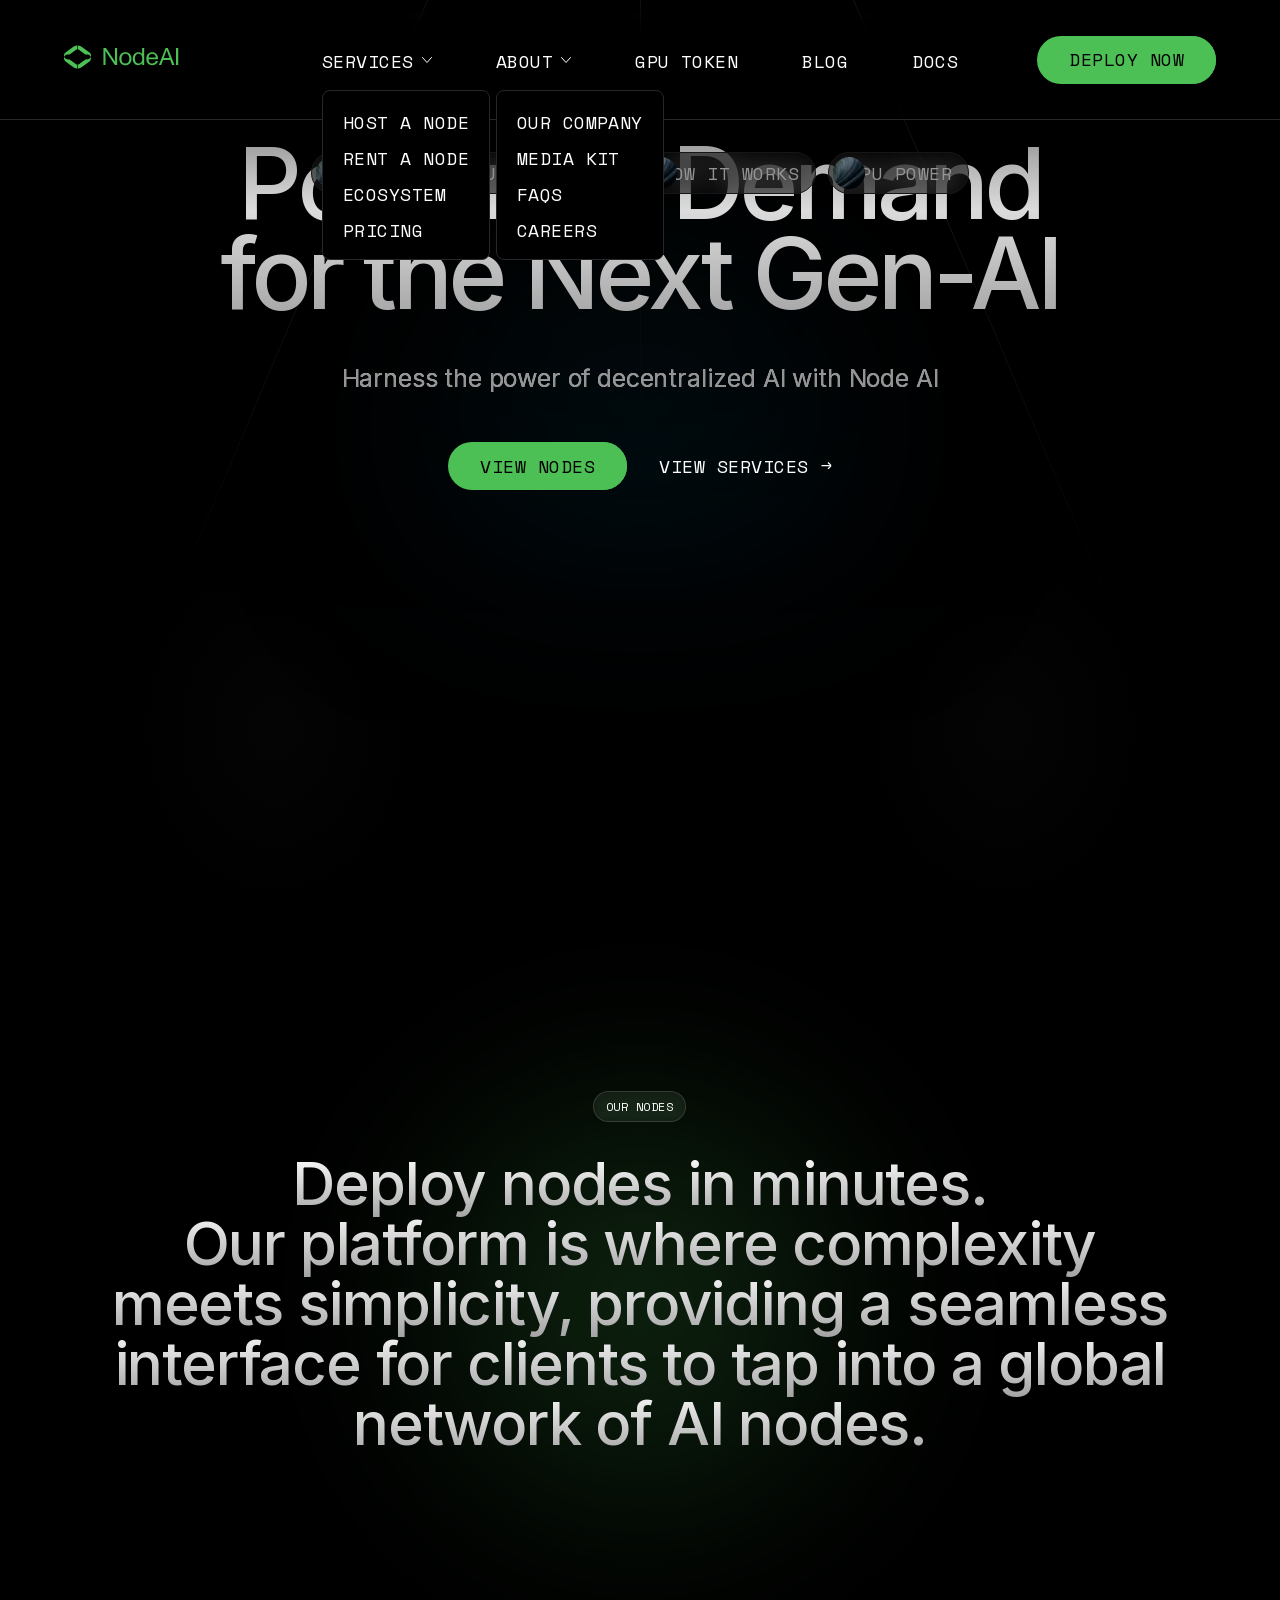
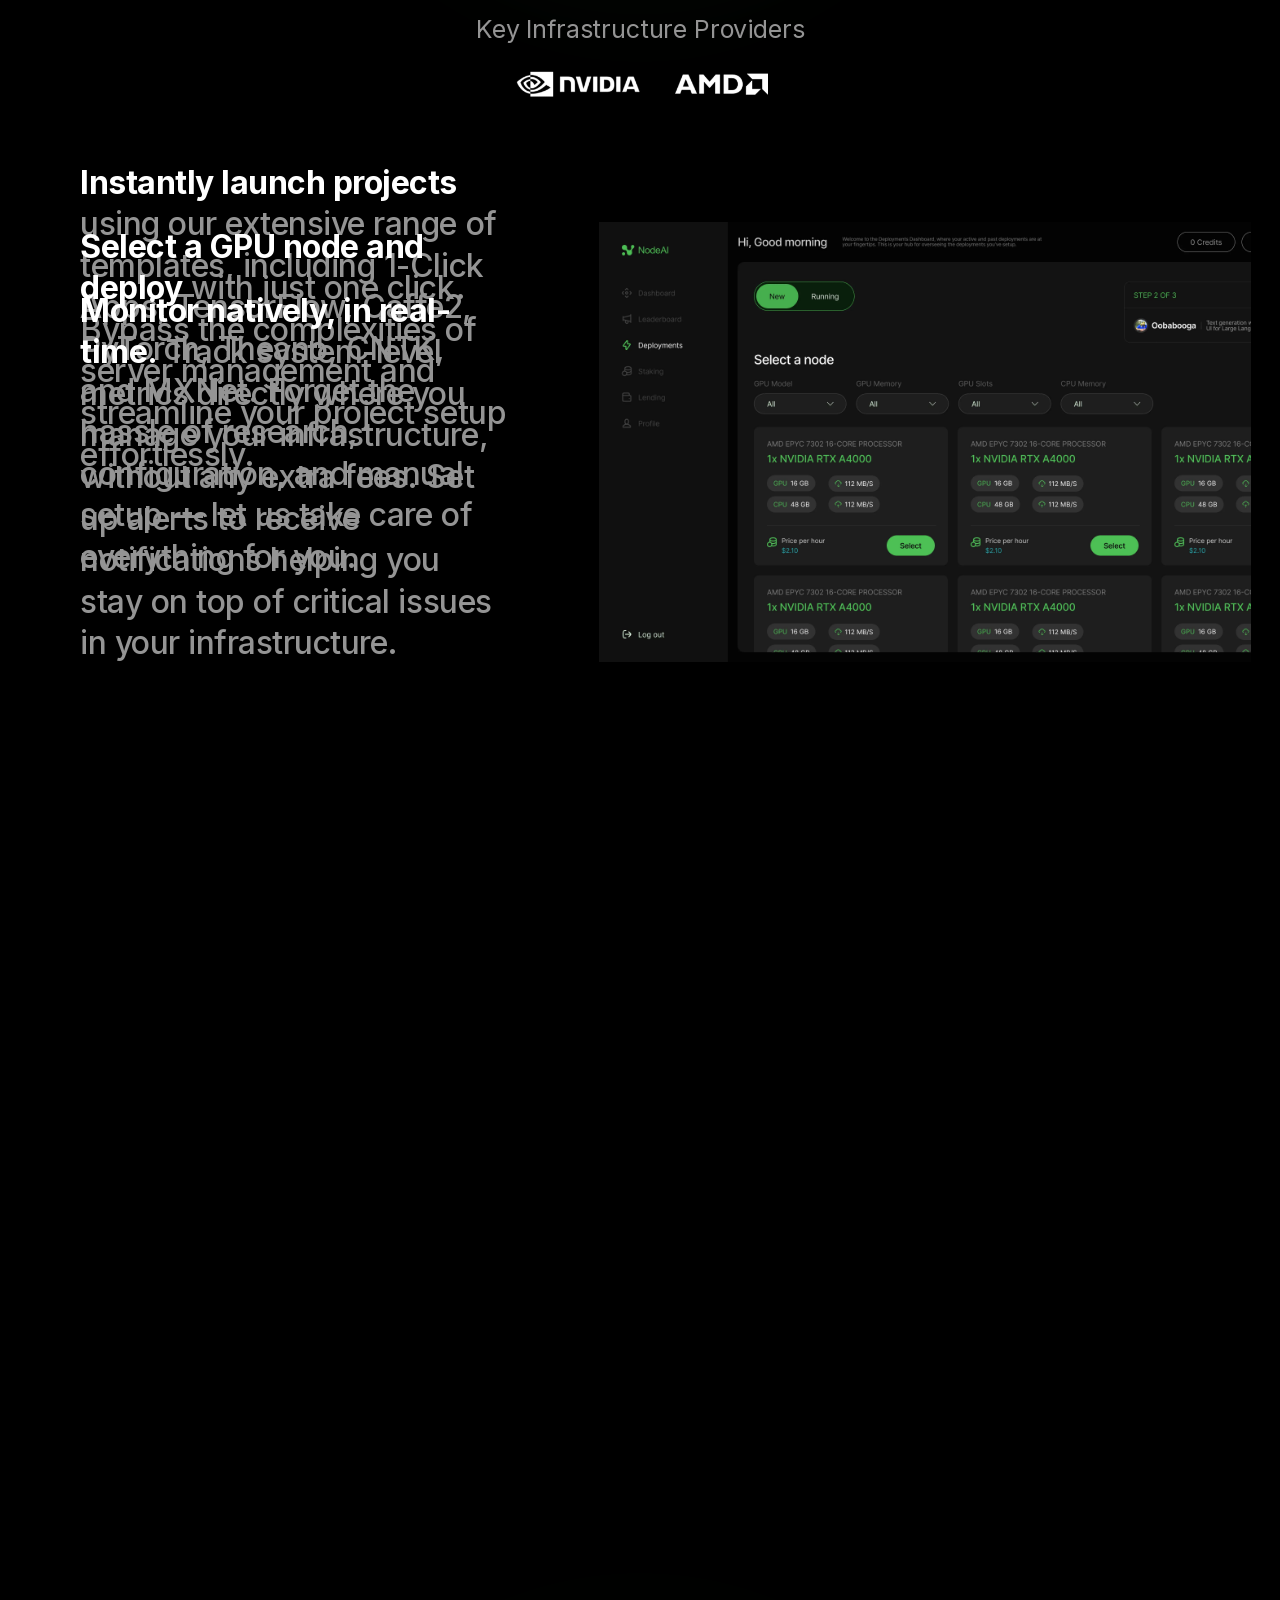
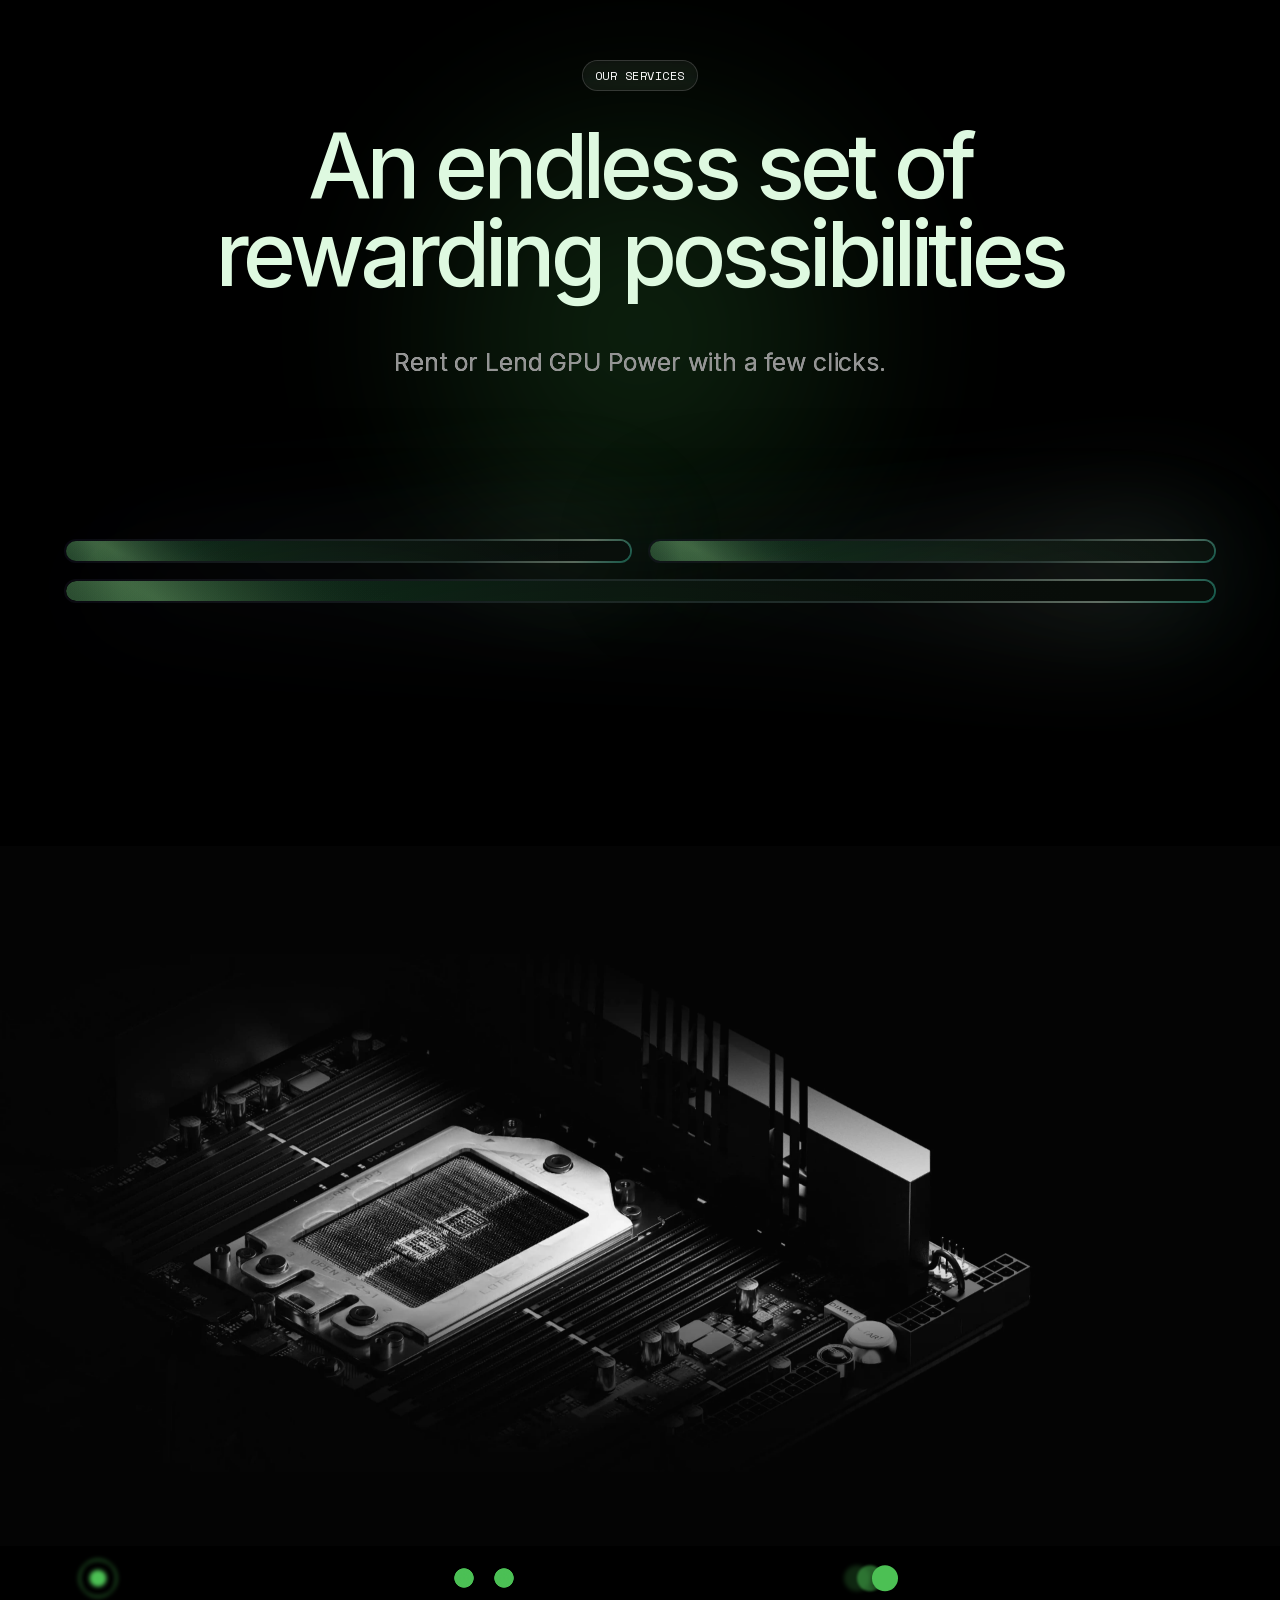
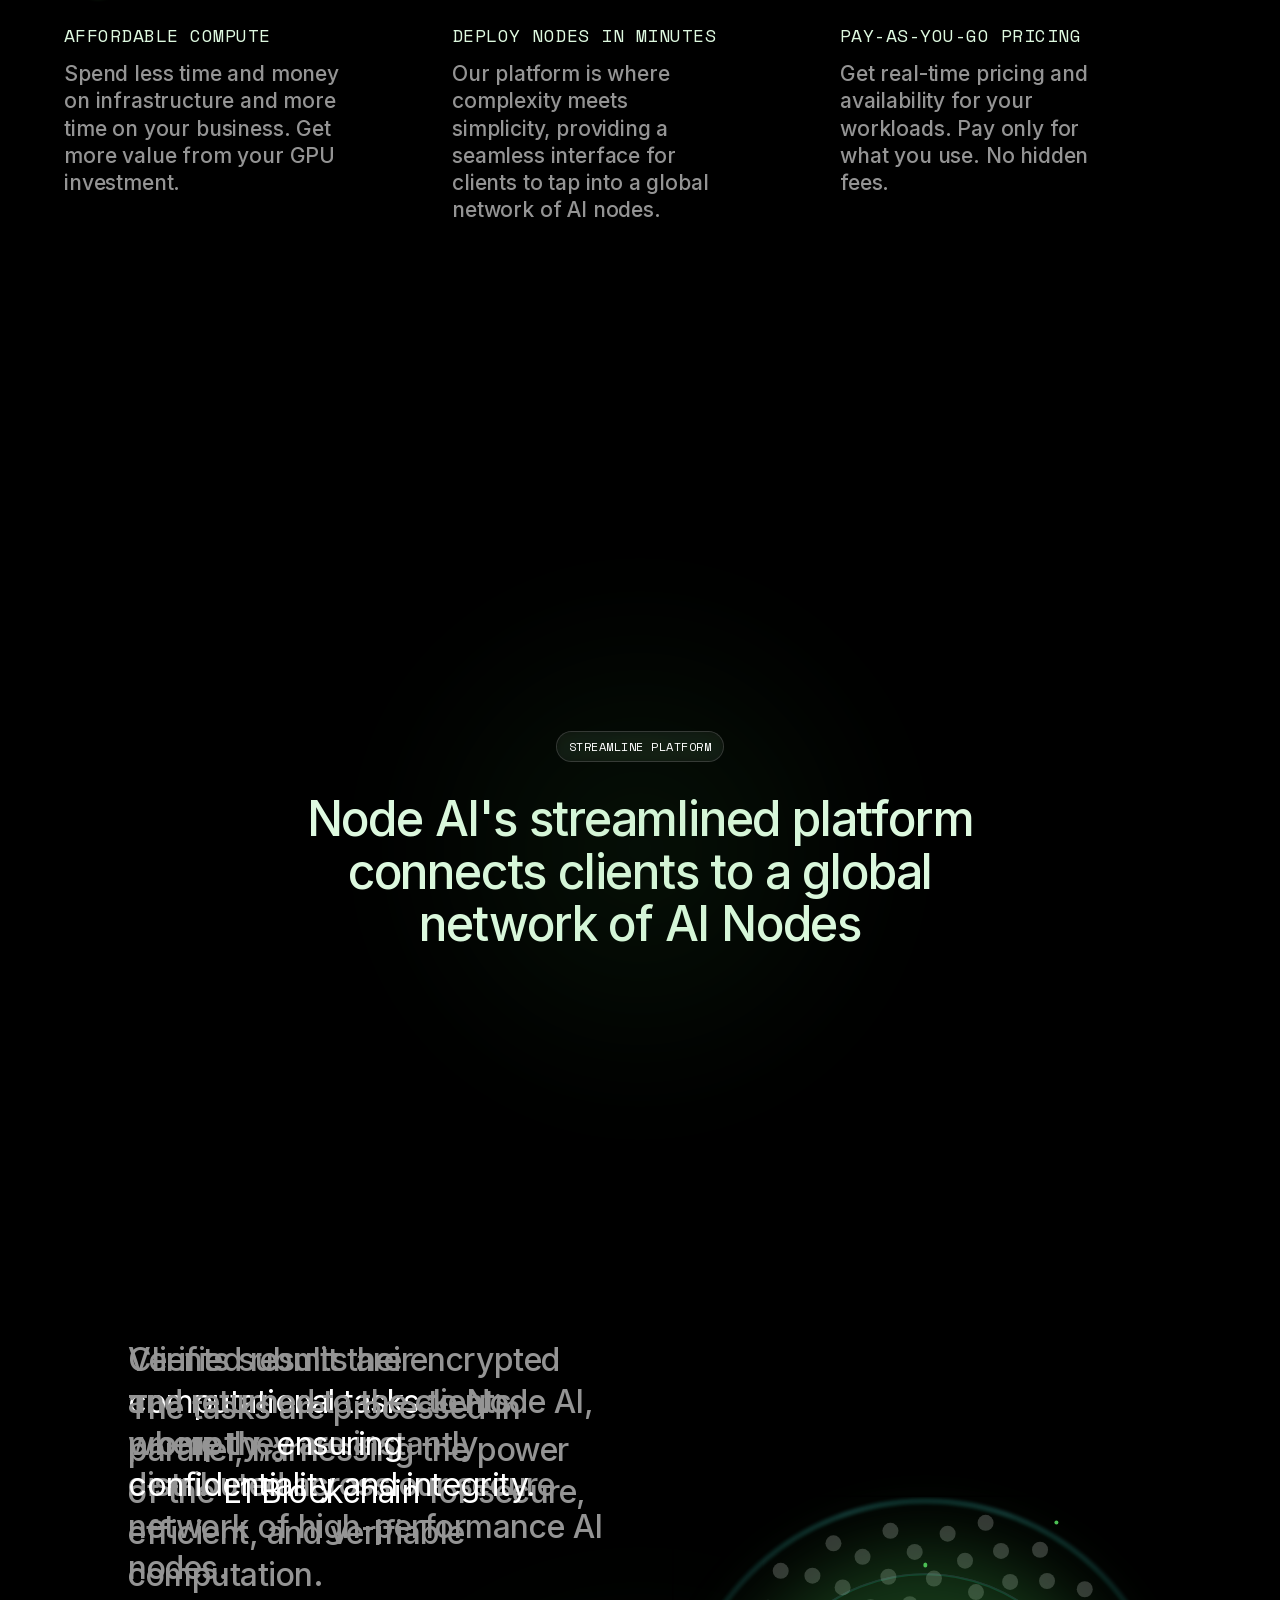
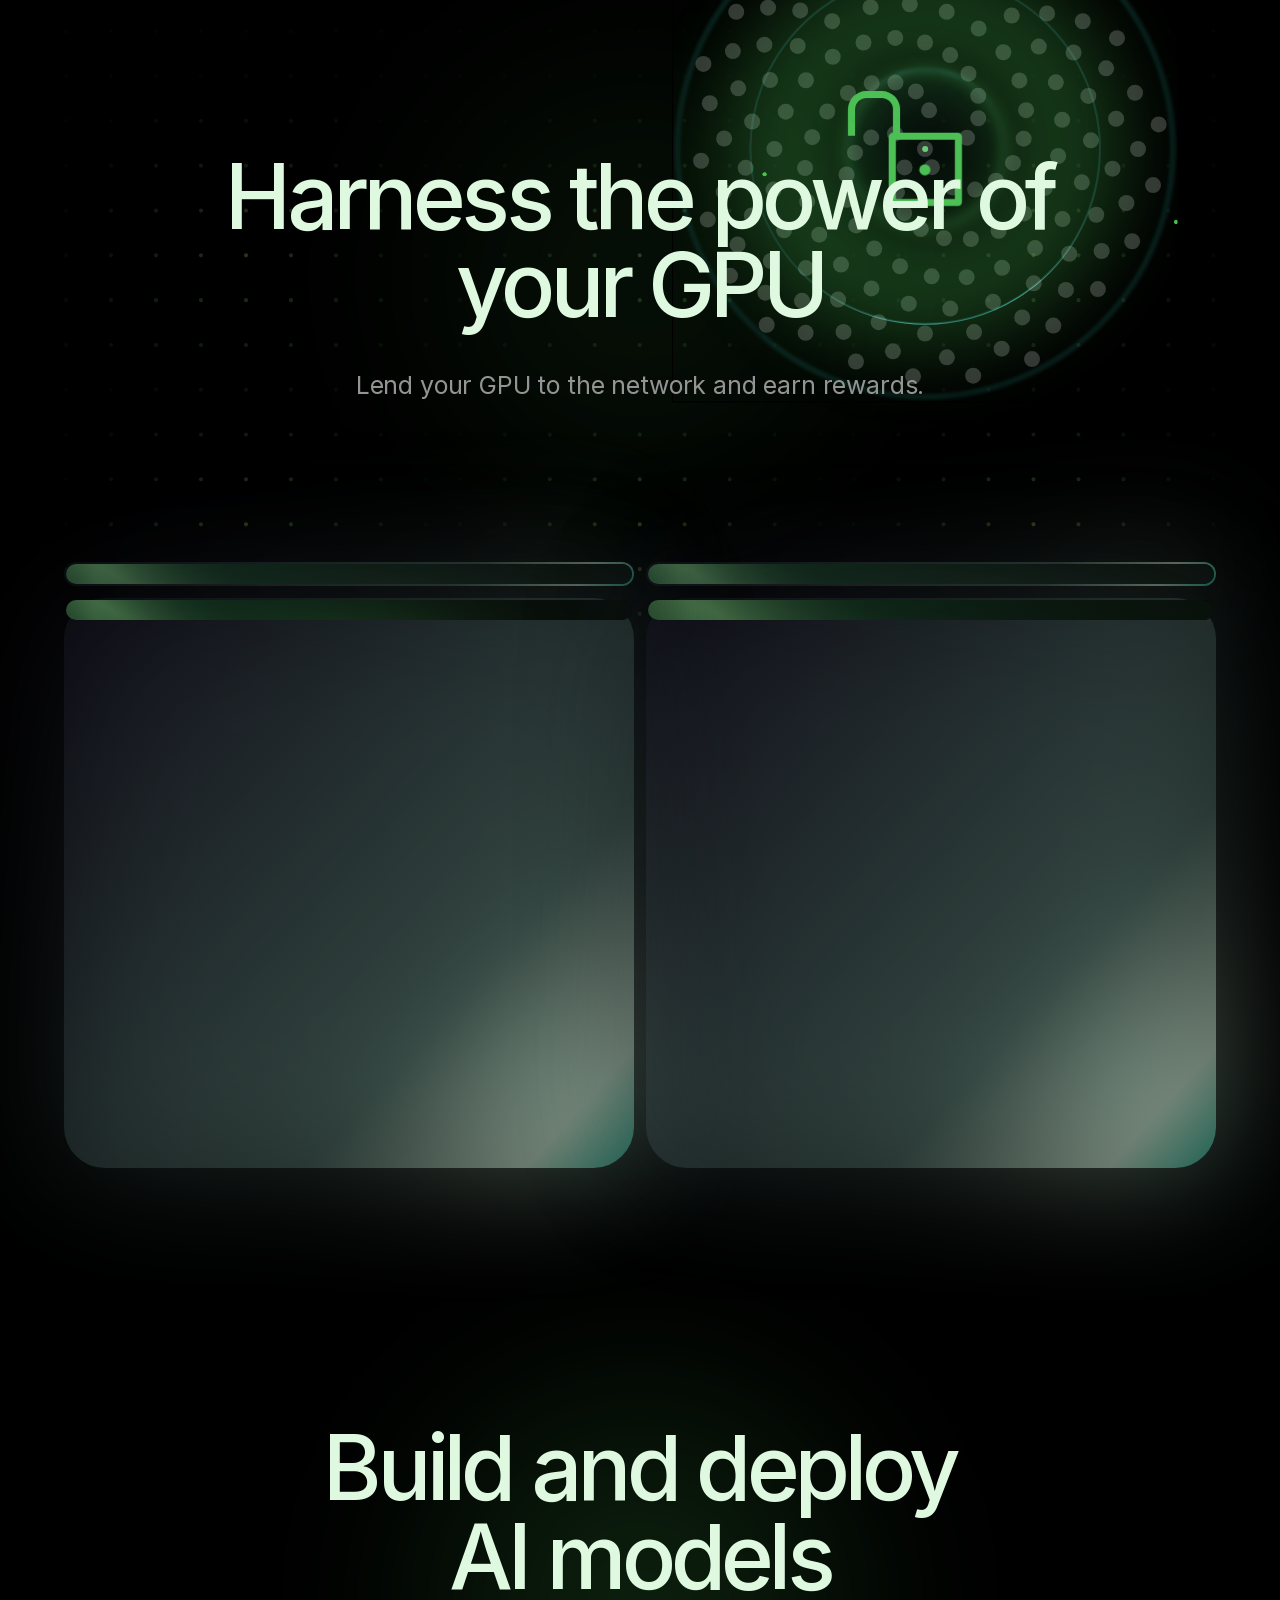
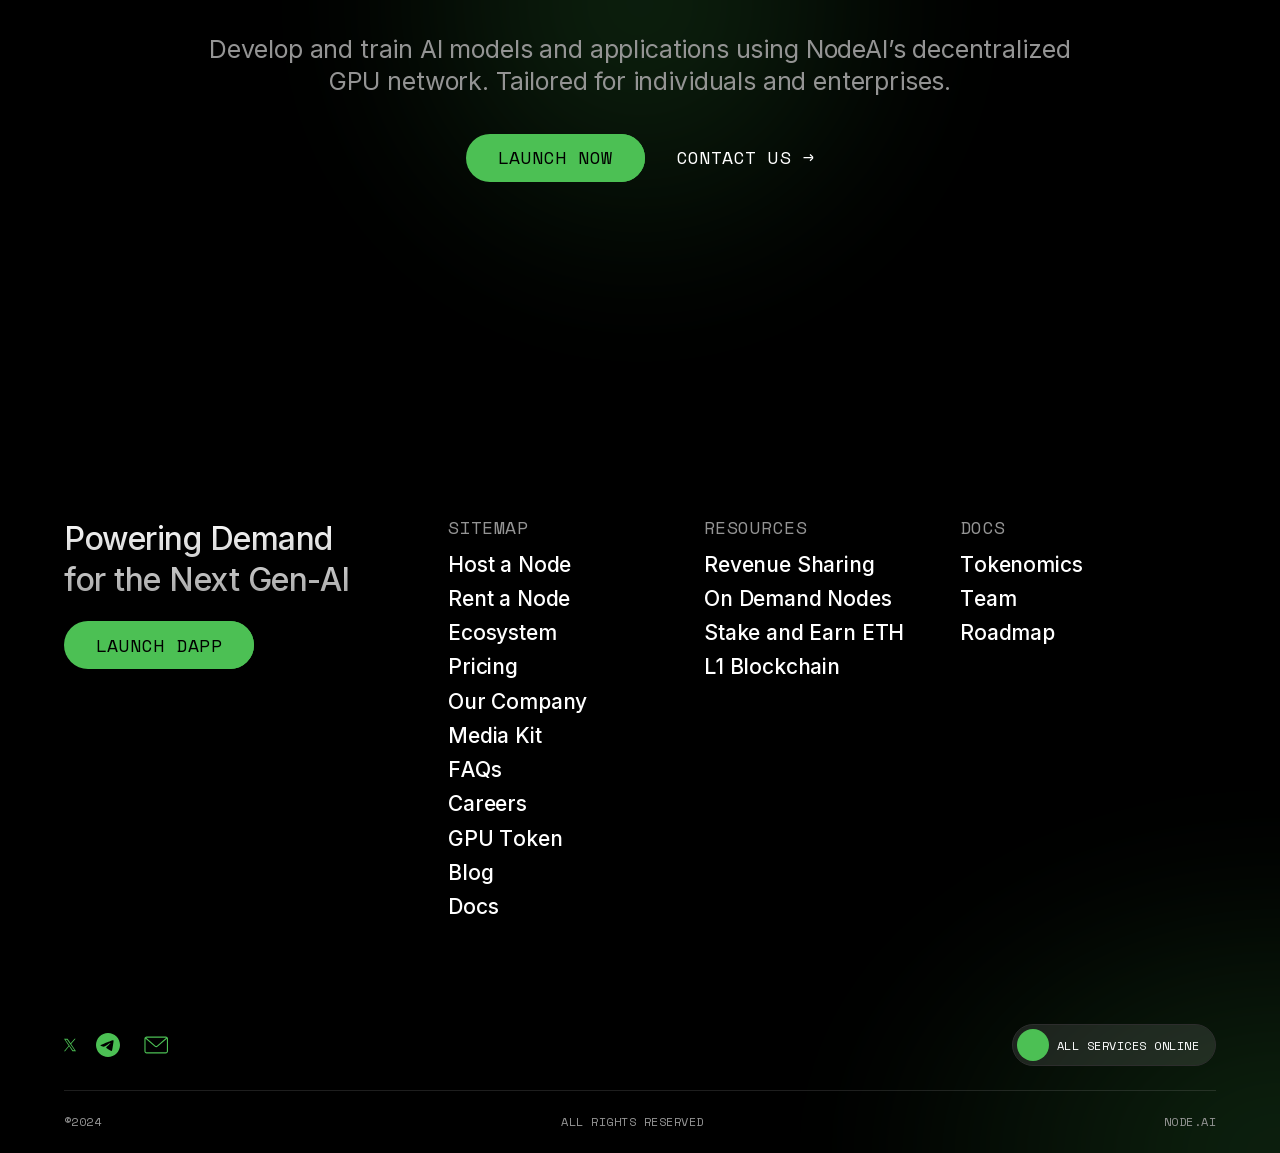
==== commit b4a7490f: "Restore header navigation, improve layout spacing, and fix visual styling" ====
--- a/index.html
+++ b/index.html
@@ -8,7 +8,7 @@
               function gtag(){dataLayer.push(arguments);}
               gtag('js', new Date());
               gtag('config', 'AW-16757973957');
-            </script><title>Node AI | Home</title><link rel="preload" as="image" imagesrcset="/_next/image?url=https%3A%2F%2Fcdn.sanity.io%2Fimages%2F70v0mvvz%2Fproduction%2Fec5d711bbe32bbffa337812f289ac130c83552e4-115x24.svg%3Fh%3D100%26auto%3Dformat&amp;w=256&amp;q=75 1x, /_next/image?url=https%3A%2F%2Fcdn.sanity.io%2Fimages%2F70v0mvvz%2Fproduction%2Fec5d711bbe32bbffa337812f289ac130c83552e4-115x24.svg%3Fh%3D100%26auto%3Dformat&amp;w=640&amp;q=75 2x" fetchpriority="high"><meta name="next-head-count" content="16"><link rel="icon" href="https://www.nodes.ai/images/favicon/favicon.ico"><link rel="preconnect" href="https://fonts.googleapis.com/"><link rel="preconnect" href="https://fonts.gstatic.com/"><meta name="description" content="NodeAI is an advanced platform that effortlessly integrates cutting-edge technology with user-focused design. Our platform simplifies the complexity of AI deployment, allowing clients to launch nodes in minutes and easily access a global network of AI nodes."><meta property="og:title" content="Node AI"><meta property="og:description" content="NodeAI is an advanced platform that effortlessly integrates cutting-edge technology with user-focused design. Our platform simplifies the complexity of AI deployment, allowing clients to launch nodes in minutes and easily access a global network of AI nodes."><meta property="og:type" content="website"><meta property="og:image" content="/og-image.jpg"><meta name="twitter:card" content="summary_large_image"><meta name="twitter:creator" content="@NodeAIETH"><meta name="twitter:title" content="Node AI"><meta name="twitter:description" content="NodeAI is an advanced platform that effortlessly integrates cutting-edge technology with user-focused design. Our platform simplifies the complexity of AI deployment, allowing clients to launch nodes in minutes and easily access a global network of AI nodes."><meta name="twitter:image" content="/twitter-og-image.jpg"><link rel="preconnect" href="https://fonts.gstatic.com/" crossorigin=""><link rel="preload" href="_next/static/media/fc727f226c737876-s.p.woff2" as="font" type="font/woff2" data-next-font="size-adjust"><link rel="preload" href="_next/static/media/e4af272ccee01ff0-s.p.woff2" as="font" type="font/woff2" data-next-font="size-adjust"><link rel="preload" href="_next/static/css/c33d1c57a1c0d06e.css" as="style"><link rel="stylesheet" href="_next/static/css/c33d1c57a1c0d06e.css" data-n-g=""><noscript data-n-css=""></noscript><style id="__jsx-3494634195">html: {scrollbar-gutter:stable;background-color:#040404}body: {background-color:#040404}:root{--font-family-sans:'__Inter_a13d3b', '__Inter_Fallback_a13d3b';--font-family-mono:'__Space_Mono_33c22e', '__Space_Mono_Fallback_33c22e'}</style><style data-href="https://fonts.googleapis.com/css2?family=Inter:wght@500;700;800&amp;family=Space+Mono&amp;display=swap">@font-face{font-family:'Inter';font-style:normal;font-weight:500;font-display:swap;src:url(https://fonts.gstatic.com/s/inter/v20/UcCO3FwrK3iLTeHuS_nVMrMxCp50SjIw2boKoduKmMEVuI6fMZs.woff) format('woff')}@font-face{font-family:'Inter';font-style:normal;font-weight:700;font-display:swap;src:url(https://fonts.gstatic.com/s/inter/v20/UcCO3FwrK3iLTeHuS_nVMrMxCp50SjIw2boKoduKmMEVuFuYMZs.woff) format('woff')}@font-face{font-family:'Inter';font-style:normal;font-weight:800;font-display:swap;src:url(https://fonts.gstatic.com/s/inter/v20/UcCO3FwrK3iLTeHuS_nVMrMxCp50SjIw2boKoduKmMEVuDyYMZs.woff) format('woff')}@font-face{font-family:'Space Mono';font-style:normal;font-weight:400;font-display:swap;src:url(https://fonts.gstatic.com/s/spacemono/v17/i7dPIFZifjKcF5UAWdDRUEU.woff) format('woff')}@font-face{font-family:'Inter';font-style:normal;font-weight:500;font-display:swap;src:url(https://fonts.gstatic.com/s/inter/v20/UcC73FwrK3iLTeHuS_nVMrMxCp50SjIa2JL7W0Q5n-wU.woff2) format('woff2');unicode-range:U+0460-052F,U+1C80-1C8A,U+20B4,U+2DE0-2DFF,U+A640-A69F,U+FE2E-FE2F}@font-face{font-family:'Inter';font-style:normal;font-weight:500;font-display:swap;src:url(https://fonts.gstatic.com/s/inter/v20/UcC73FwrK3iLTeHuS_nVMrMxCp50SjIa0ZL7W0Q5n-wU.woff2) format('woff2');unicode-range:U+0301,U+0400-045F,U+0490-0491,U+04B0-04B1,U+2116}@font-face{font-family:'Inter';font-style:normal;font-weight:500;font-display:swap;src:url(https://fonts.gstatic.com/s/inter/v20/UcC73FwrK3iLTeHuS_nVMrMxCp50SjIa2ZL7W0Q5n-wU.woff2) format('woff2');unicode-range:U+1F00-1FFF}@font-face{font-family:'Inter';font-style:normal;font-weight:500;font-display:swap;src:url(https://fonts.gstatic.com/s/inter/v20/UcC73FwrK3iLTeHuS_nVMrMxCp50SjIa1pL7W0Q5n-wU.woff2) format('woff2');unicode-range:U+0370-0377,U+037A-037F,U+0384-038A,U+038C,U+038E-03A1,U+03A3-03FF}@font-face{font-family:'Inter';font-style:normal;font-weight:500;font-display:swap;src:url(https://fonts.gstatic.com/s/inter/v20/UcC73FwrK3iLTeHuS_nVMrMxCp50SjIa2pL7W0Q5n-wU.woff2) format('woff2');unicode-range:U+0102-0103,U+0110-0111,U+0128-0129,U+0168-0169,U+01A0-01A1,U+01AF-01B0,U+0300-0301,U+0303-0304,U+0308-0309,U+0323,U+0329,U+1EA0-1EF9,U+20AB}@font-face{font-family:'Inter';font-style:normal;font-weight:500;font-display:swap;src:url(https://fonts.gstatic.com/s/inter/v20/UcC73FwrK3iLTeHuS_nVMrMxCp50SjIa25L7W0Q5n-wU.woff2) format('woff2');unicode-range:U+0100-02BA,U+02BD-02C5,U+02C7-02CC,U+02CE-02D7,U+02DD-02FF,U+0304,U+0308,U+0329,U+1D00-1DBF,U+1E00-1E9F,U+1EF2-1EFF,U+2020,U+20A0-20AB,U+20AD-20C0,U+2113,U+2C60-2C7F,U+A720-A7FF}@font-face{font-family:'Inter';font-style:normal;font-weight:500;font-display:swap;src:url(https://fonts.gstatic.com/s/inter/v20/UcC73FwrK3iLTeHuS_nVMrMxCp50SjIa1ZL7W0Q5nw.woff2) format('woff2');unicode-range:U+0000-00FF,U+0131,U+0152-0153,U+02BB-02BC,U+02C6,U+02DA,U+02DC,U+0304,U+0308,U+0329,U+2000-206F,U+20AC,U+2122,U+2191,U+2193,U+2212,U+2215,U+FEFF,U+FFFD}@font-face{font-family:'Inter';font-style:normal;font-weight:700;font-display:swap;src:url(https://fonts.gstatic.com/s/inter/v20/UcC73FwrK3iLTeHuS_nVMrMxCp50SjIa2JL7W0Q5n-wU.woff2) format('woff2');unicode-range:U+0460-052F,U+1C80-1C8A,U+20B4,U+2DE0-2DFF,U+A640-A69F,U+FE2E-FE2F}@font-face{font-family:'Inter';font-style:normal;font-weight:700;font-display:swap;src:url(https://fonts.gstatic.com/s/inter/v20/UcC73FwrK3iLTeHuS_nVMrMxCp50SjIa0ZL7W0Q5n-wU.woff2) format('woff2');unicode-range:U+0301,U+0400-045F,U+0490-0491,U+04B0-04B1,U+2116}@font-face{font-family:'Inter';font-style:normal;font-weight:700;font-display:swap;src:url(https://fonts.gstatic.com/s/inter/v20/UcC73FwrK3iLTeHuS_nVMrMxCp50SjIa2ZL7W0Q5n-wU.woff2) format('woff2');unicode-range:U+1F00-1FFF}@font-face{font-family:'Inter';font-style:normal;font-weight:700;font-display:swap;src:url(https://fonts.gstatic.com/s/inter/v20/UcC73FwrK3iLTeHuS_nVMrMxCp50SjIa1pL7W0Q5n-wU.woff2) format('woff2');unicode-range:U+0370-0377,U+037A-037F,U+0384-038A,U+038C,U+038E-03A1,U+03A3-03FF}@font-face{font-family:'Inter';font-style:normal;font-weight:700;font-display:swap;src:url(https://fonts.gstatic.com/s/inter/v20/UcC73FwrK3iLTeHuS_nVMrMxCp50SjIa2pL7W0Q5n-wU.woff2) format('woff2');unicode-range:U+0102-0103,U+0110-0111,U+0128-0129,U+0168-0169,U+01A0-01A1,U+01AF-01B0,U+0300-0301,U+0303-0304,U+0308-0309,U+0323,U+0329,U+1EA0-1EF9,U+20AB}@font-face{font-family:'Inter';font-style:normal;font-weight:700;font-display:swap;src:url(https://fonts.gstatic.com/s/inter/v20/UcC73FwrK3iLTeHuS_nVMrMxCp50SjIa25L7W0Q5n-wU.woff2) format('woff2');unicode-range:U+0100-02BA,U+02BD-02C5,U+02C7-02CC,U+02CE-02D7,U+02DD-02FF,U+0304,U+0308,U+0329,U+1D00-1DBF,U+1E00-1E9F,U+1EF2-1EFF,U+2020,U+20A0-20AB,U+20AD-20C0,U+2113,U+2C60-2C7F,U+A720-A7FF}@font-face{font-family:'Inter';font-style:normal;font-weight:700;font-display:swap;src:url(https://fonts.gstatic.com/s/inter/v20/UcC73FwrK3iLTeHuS_nVMrMxCp50SjIa1ZL7W0Q5nw.woff2) format('woff2');unicode-range:U+0000-00FF,U+0131,U+0152-0153,U+02BB-02BC,U+02C6,U+02DA,U+02DC,U+0304,U+0308,U+0329,U+2000-206F,U+20AC,U+2122,U+2191,U+2193,U+2212,U+2215,U+FEFF,U+FFFD}@font-face{font-family:'Inter';font-style:normal;font-weight:800;font-display:swap;src:url(https://fonts.gstatic.com/s/inter/v20/UcC73FwrK3iLTeHuS_nVMrMxCp50SjIa2JL7W0Q5n-wU.woff2) format('woff2');unicode-range:U+0460-052F,U+1C80-1C8A,U+20B4,U+2DE0-2DFF,U+A640-A69F,U+FE2E-FE2F}@font-face{font-family:'Inter';font-style:normal;font-weight:800;font-display:swap;src:url(https://fonts.gstatic.com/s/inter/v20/UcC73FwrK3iLTeHuS_nVMrMxCp50SjIa0ZL7W0Q5n-wU.woff2) format('woff2');unicode-range:U+0301,U+0400-045F,U+0490-0491,U+04B0-04B1,U+2116}@font-face{font-family:'Inter';font-style:normal;font-weight:800;font-display:swap;src:url(https://fonts.gstatic.com/s/inter/v20/UcC73FwrK3iLTeHuS_nVMrMxCp50SjIa2ZL7W0Q5n-wU.woff2) format('woff2');unicode-range:U+1F00-1FFF}@font-face{font-family:'Inter';font-style:normal;font-weight:800;font-display:swap;src:url(https://fonts.gstatic.com/s/inter/v20/UcC73FwrK3iLTeHuS_nVMrMxCp50SjIa1pL7W0Q5n-wU.woff2) format('woff2');unicode-range:U+0370-0377,U+037A-037F,U+0384-038A,U+038C,U+038E-03A1,U+03A3-03FF}@font-face{font-family:'Inter';font-style:normal;font-weight:800;font-display:swap;src:url(https://fonts.gstatic.com/s/inter/v20/UcC73FwrK3iLTeHuS_nVMrMxCp50SjIa2pL7W0Q5n-wU.woff2) format('woff2');unicode-range:U+0102-0103,U+0110-0111,U+0128-0129,U+0168-0169,U+01A0-01A1,U+01AF-01B0,U+0300-0301,U+0303-0304,U+0308-0309,U+0323,U+0329,U+1EA0-1EF9,U+20AB}@font-face{font-family:'Inter';font-style:normal;font-weight:800;font-display:swap;src:url(https://fonts.gstatic.com/s/inter/v20/UcC73FwrK3iLTeHuS_nVMrMxCp50SjIa25L7W0Q5n-wU.woff2) format('woff2');unicode-range:U+0100-02BA,U+02BD-02C5,U+02C7-02CC,U+02CE-02D7,U+02DD-02FF,U+0304,U+0308,U+0329,U+1D00-1DBF,U+1E00-1E9F,U+1EF2-1EFF,U+2020,U+20A0-20AB,U+20AD-20C0,U+2113,U+2C60-2C7F,U+A720-A7FF}@font-face{font-family:'Inter';font-style:normal;font-weight:800;font-display:swap;src:url(https://fonts.gstatic.com/s/inter/v20/UcC73FwrK3iLTeHuS_nVMrMxCp50SjIa1ZL7W0Q5nw.woff2) format('woff2');unicode-range:U+0000-00FF,U+0131,U+0152-0153,U+02BB-02BC,U+02C6,U+02DA,U+02DC,U+0304,U+0308,U+0329,U+2000-206F,U+20AC,U+2122,U+2191,U+2193,U+2212,U+2215,U+FEFF,U+FFFD}@font-face{font-family:'Space Mono';font-style:normal;font-weight:400;font-display:swap;src:url(https://fonts.gstatic.com/s/spacemono/v17/i7dPIFZifjKcF5UAWdDRYE58RXi4EwSsbg.woff2) format('woff2');unicode-range:U+0102-0103,U+0110-0111,U+0128-0129,U+0168-0169,U+01A0-01A1,U+01AF-01B0,U+0300-0301,U+0303-0304,U+0308-0309,U+0323,U+0329,U+1EA0-1EF9,U+20AB}@font-face{font-family:'Space Mono';font-style:normal;font-weight:400;font-display:swap;src:url(https://fonts.gstatic.com/s/spacemono/v17/i7dPIFZifjKcF5UAWdDRYE98RXi4EwSsbg.woff2) format('woff2');unicode-range:U+0100-02BA,U+02BD-02C5,U+02C7-02CC,U+02CE-02D7,U+02DD-02FF,U+0304,U+0308,U+0329,U+1D00-1DBF,U+1E00-1E9F,U+1EF2-1EFF,U+2020,U+20A0-20AB,U+20AD-20C0,U+2113,U+2C60-2C7F,U+A720-A7FF}@font-face{font-family:'Space Mono';font-style:normal;font-weight:400;font-display:swap;src:url(https://fonts.gstatic.com/s/spacemono/v17/i7dPIFZifjKcF5UAWdDRYEF8RXi4EwQ.woff2) format('woff2');unicode-range:U+0000-00FF,U+0131,U+0152-0153,U+02BB-02BC,U+02C6,U+02DA,U+02DC,U+0304,U+0308,U+0329,U+2000-206F,U+20AC,U+2122,U+2191,U+2193,U+2212,U+2215,U+FEFF,U+FFFD}</style></head><body class="z-10 bg-black text-off-white min-h-screen antialiased"><div id="__next"><div class="jsx-3494634195 relative z-1"><div class="z-[100] relative"><div class="z-50 min-h-screen flex flex-col w-full h-full relative"><header class="fixed top-0 z-20 flex w-full h-header md:h-header-lg pointer-events-auto border-b border-grey-100 backdrop-blur-xl"><div id="header-overlay" class="absolute top-0 left-0 z-10 w-full h-full 
+            </script><title>Node AI | Home</title><link rel="preload" as="image" imagesrcset="/_next/image?url=https%3A%2F%2Fcdn.sanity.io%2Fimages%2F70v0mvvz%2Fproduction%2Fec5d711bbe32bbffa337812f289ac130c83552e4-115x24.svg%3Fh%3D100%26auto%3Dformat&amp;w=256&amp;q=75 1x, /_next/image?url=https%3A%2F%2Fcdn.sanity.io%2Fimages%2F70v0mvvz%2Fproduction%2Fec5d711bbe32bbffa337812f289ac130c83552e4-115x24.svg%3Fh%3D100%26auto%3Dformat&amp;w=640&amp;q=75 2x" fetchpriority="high"><meta name="next-head-count" content="16"><link rel="icon" href="https://www.nodes.ai/images/favicon/favicon.ico"><link rel="preconnect" href="https://fonts.googleapis.com/"><link rel="preconnect" href="https://fonts.gstatic.com/"><meta name="description" content="NodeAI is an advanced platform that effortlessly integrates cutting-edge technology with user-focused design. Our platform simplifies the complexity of AI deployment, allowing clients to launch nodes in minutes and easily access a global network of AI nodes."><meta property="og:title" content="Node AI"><meta property="og:description" content="NodeAI is an advanced platform that effortlessly integrates cutting-edge technology with user-focused design. Our platform simplifies the complexity of AI deployment, allowing clients to launch nodes in minutes and easily access a global network of AI nodes."><meta property="og:type" content="website"><meta property="og:image" content="/og-image.jpg"><meta name="twitter:card" content="summary_large_image"><meta name="twitter:creator" content="@NodeAIETH"><meta name="twitter:title" content="Node AI"><meta name="twitter:description" content="NodeAI is an advanced platform that effortlessly integrates cutting-edge technology with user-focused design. Our platform simplifies the complexity of AI deployment, allowing clients to launch nodes in minutes and easily access a global network of AI nodes."><meta name="twitter:image" content="/twitter-og-image.jpg"><link rel="preconnect" href="https://fonts.gstatic.com/" crossorigin=""><link rel="preload" href="_next/static/media/fc727f226c737876-s.p.woff2" as="font" type="font/woff2" data-next-font="size-adjust"><link rel="preload" href="_next/static/media/e4af272ccee01ff0-s.p.woff2" as="font" type="font/woff2" data-next-font="size-adjust"><link rel="preload" href="_next/static/css/c33d1c57a1c0d06e.css" as="style"><link rel="stylesheet" href="_next/static/css/c33d1c57a1c0d06e.css" data-n-g=""><noscript data-n-css=""></noscript><style id="__jsx-3494634195">html: {scrollbar-gutter:stable;background-color:#040404}body: {background-color:#040404}:root{--font-family-sans:'__Inter_a13d3b', '__Inter_Fallback_a13d3b';--font-family-mono:'__Space_Mono_33c22e', '__Space_Mono_Fallback_33c22e'}</style><style data-href="https://fonts.googleapis.com/css2?family=Inter:wght@500;700;800&amp;family=Space+Mono&amp;display=swap">@font-face{font-family:'Inter';font-style:normal;font-weight:500;font-display:swap;src:url(https://fonts.gstatic.com/s/inter/v20/UcCO3FwrK3iLTeHuS_nVMrMxCp50SjIw2boKoduKmMEVuI6fMZs.woff) format('woff')}@font-face{font-family:'Inter';font-style:normal;font-weight:700;font-display:swap;src:url(https://fonts.gstatic.com/s/inter/v20/UcCO3FwrK3iLTeHuS_nVMrMxCp50SjIw2boKoduKmMEVuFuYMZs.woff) format('woff')}@font-face{font-family:'Inter';font-style:normal;font-weight:800;font-display:swap;src:url(https://fonts.gstatic.com/s/inter/v20/UcCO3FwrK3iLTeHuS_nVMrMxCp50SjIw2boKoduKmMEVuDyYMZs.woff) format('woff')}@font-face{font-family:'Space Mono';font-style:normal;font-weight:400;font-display:swap;src:url(https://fonts.gstatic.com/s/spacemono/v17/i7dPIFZifjKcF5UAWdDRUEU.woff) format('woff')}@font-face{font-family:'Inter';font-style:normal;font-weight:500;font-display:swap;src:url(https://fonts.gstatic.com/s/inter/v20/UcC73FwrK3iLTeHuS_nVMrMxCp50SjIa2JL7W0Q5n-wU.woff2) format('woff2');unicode-range:U+0460-052F,U+1C80-1C8A,U+20B4,U+2DE0-2DFF,U+A640-A69F,U+FE2E-FE2F}@font-face{font-family:'Inter';font-style:normal;font-weight:500;font-display:swap;src:url(https://fonts.gstatic.com/s/inter/v20/UcC73FwrK3iLTeHuS_nVMrMxCp50SjIa0ZL7W0Q5n-wU.woff2) format('woff2');unicode-range:U+0301,U+0400-045F,U+0490-0491,U+04B0-04B1,U+2116}@font-face{font-family:'Inter';font-style:normal;font-weight:500;font-display:swap;src:url(https://fonts.gstatic.com/s/inter/v20/UcC73FwrK3iLTeHuS_nVMrMxCp50SjIa2ZL7W0Q5n-wU.woff2) format('woff2');unicode-range:U+1F00-1FFF}@font-face{font-family:'Inter';font-style:normal;font-weight:500;font-display:swap;src:url(https://fonts.gstatic.com/s/inter/v20/UcC73FwrK3iLTeHuS_nVMrMxCp50SjIa1pL7W0Q5n-wU.woff2) format('woff2');unicode-range:U+0370-0377,U+037A-037F,U+0384-038A,U+038C,U+038E-03A1,U+03A3-03FF}@font-face{font-family:'Inter';font-style:normal;font-weight:500;font-display:swap;src:url(https://fonts.gstatic.com/s/inter/v20/UcC73FwrK3iLTeHuS_nVMrMxCp50SjIa2pL7W0Q5n-wU.woff2) format('woff2');unicode-range:U+0102-0103,U+0110-0111,U+0128-0129,U+0168-0169,U+01A0-01A1,U+01AF-01B0,U+0300-0301,U+0303-0304,U+0308-0309,U+0323,U+0329,U+1EA0-1EF9,U+20AB}@font-face{font-family:'Inter';font-style:normal;font-weight:500;font-display:swap;src:url(https://fonts.gstatic.com/s/inter/v20/UcC73FwrK3iLTeHuS_nVMrMxCp50SjIa25L7W0Q5n-wU.woff2) format('woff2');unicode-range:U+0100-02BA,U+02BD-02C5,U+02C7-02CC,U+02CE-02D7,U+02DD-02FF,U+0304,U+0308,U+0329,U+1D00-1DBF,U+1E00-1E9F,U+1EF2-1EFF,U+2020,U+20A0-20AB,U+20AD-20C0,U+2113,U+2C60-2C7F,U+A720-A7FF}@font-face{font-family:'Inter';font-style:normal;font-weight:500;font-display:swap;src:url(https://fonts.gstatic.com/s/inter/v20/UcC73FwrK3iLTeHuS_nVMrMxCp50SjIa1ZL7W0Q5nw.woff2) format('woff2');unicode-range:U+0000-00FF,U+0131,U+0152-0153,U+02BB-02BC,U+02C6,U+02DA,U+02DC,U+0304,U+0308,U+0329,U+2000-206F,U+20AC,U+2122,U+2191,U+2193,U+2212,U+2215,U+FEFF,U+FFFD}@font-face{font-family:'Inter';font-style:normal;font-weight:700;font-display:swap;src:url(https://fonts.gstatic.com/s/inter/v20/UcC73FwrK3iLTeHuS_nVMrMxCp50SjIa2JL7W0Q5n-wU.woff2) format('woff2');unicode-range:U+0460-052F,U+1C80-1C8A,U+20B4,U+2DE0-2DFF,U+A640-A69F,U+FE2E-FE2F}@font-face{font-family:'Inter';font-style:normal;font-weight:700;font-display:swap;src:url(https://fonts.gstatic.com/s/inter/v20/UcC73FwrK3iLTeHuS_nVMrMxCp50SjIa0ZL7W0Q5n-wU.woff2) format('woff2');unicode-range:U+0301,U+0400-045F,U+0490-0491,U+04B0-04B1,U+2116}@font-face{font-family:'Inter';font-style:normal;font-weight:700;font-display:swap;src:url(https://fonts.gstatic.com/s/inter/v20/UcC73FwrK3iLTeHuS_nVMrMxCp50SjIa2ZL7W0Q5n-wU.woff2) format('woff2');unicode-range:U+1F00-1FFF}@font-face{font-family:'Inter';font-style:normal;font-weight:700;font-display:swap;src:url(https://fonts.gstatic.com/s/inter/v20/UcC73FwrK3iLTeHuS_nVMrMxCp50SjIa1pL7W0Q5n-wU.woff2) format('woff2');unicode-range:U+0370-0377,U+037A-037F,U+0384-038A,U+038C,U+038E-03A1,U+03A3-03FF}@font-face{font-family:'Inter';font-style:normal;font-weight:700;font-display:swap;src:url(https://fonts.gstatic.com/s/inter/v20/UcC73FwrK3iLTeHuS_nVMrMxCp50SjIa2pL7W0Q5n-wU.woff2) format('woff2');unicode-range:U+0102-0103,U+0110-0111,U+0128-0129,U+0168-0169,U+01A0-01A1,U+01AF-01B0,U+0300-0301,U+0303-0304,U+0308-0309,U+0323,U+0329,U+1EA0-1EF9,U+20AB}@font-face{font-family:'Inter';font-style:normal;font-weight:700;font-display:swap;src:url(https://fonts.gstatic.com/s/inter/v20/UcC73FwrK3iLTeHuS_nVMrMxCp50SjIa25L7W0Q5n-wU.woff2) format('woff2');unicode-range:U+0100-02BA,U+02BD-02C5,U+02C7-02CC,U+02CE-02D7,U+02DD-02FF,U+0304,U+0308,U+0329,U+1D00-1DBF,U+1E00-1E9F,U+1EF2-1EFF,U+2020,U+20A0-20AB,U+20AD-20C0,U+2113,U+2C60-2C7F,U+A720-A7FF}@font-face{font-family:'Inter';font-style:normal;font-weight:700;font-display:swap;src:url(https://fonts.gstatic.com/s/inter/v20/UcC73FwrK3iLTeHuS_nVMrMxCp50SjIa1ZL7W0Q5nw.woff2) format('woff2');unicode-range:U+0000-00FF,U+0131,U+0152-0153,U+02BB-02BC,U+02C6,U+02DA,U+02DC,U+0304,U+0308,U+0329,U+2000-206F,U+20AC,U+2122,U+2191,U+2193,U+2212,U+2215,U+FEFF,U+FFFD}@font-face{font-family:'Inter';font-style:normal;font-weight:800;font-display:swap;src:url(https://fonts.gstatic.com/s/inter/v20/UcC73FwrK3iLTeHuS_nVMrMxCp50SjIa2JL7W0Q5n-wU.woff2) format('woff2');unicode-range:U+0460-052F,U+1C80-1C8A,U+20B4,U+2DE0-2DFF,U+A640-A69F,U+FE2E-FE2F}@font-face{font-family:'Inter';font-style:normal;font-weight:800;font-display:swap;src:url(https://fonts.gstatic.com/s/inter/v20/UcC73FwrK3iLTeHuS_nVMrMxCp50SjIa0ZL7W0Q5n-wU.woff2) format('woff2');unicode-range:U+0301,U+0400-045F,U+0490-0491,U+04B0-04B1,U+2116}@font-face{font-family:'Inter';font-style:normal;font-weight:800;font-display:swap;src:url(https://fonts.gstatic.com/s/inter/v20/UcC73FwrK3iLTeHuS_nVMrMxCp50SjIa2ZL7W0Q5n-wU.woff2) format('woff2');unicode-range:U+1F00-1FFF}@font-face{font-family:'Inter';font-style:normal;font-weight:800;font-display:swap;src:url(https://fonts.gstatic.com/s/inter/v20/UcC73FwrK3iLTeHuS_nVMrMxCp50SjIa1pL7W0Q5n-wU.woff2) format('woff2');unicode-range:U+0370-0377,U+037A-037F,U+0384-038A,U+038C,U+038E-03A1,U+03A3-03FF}@font-face{font-family:'Inter';font-style:normal;font-weight:800;font-display:swap;src:url(https://fonts.gstatic.com/s/inter/v20/UcC73FwrK3iLTeHuS_nVMrMxCp50SjIa2pL7W0Q5n-wU.woff2) format('woff2');unicode-range:U+0102-0103,U+0110-0111,U+0128-0129,U+0168-0169,U+01A0-01A1,U+01AF-01B0,U+0300-0301,U+0303-0304,U+0308-0309,U+0323,U+0329,U+1EA0-1EF9,U+20AB}@font-face{font-family:'Inter';font-style:normal;font-weight:800;font-display:swap;src:url(https://fonts.gstatic.com/s/inter/v20/UcC73FwrK3iLTeHuS_nVMrMxCp50SjIa25L7W0Q5n-wU.woff2) format('woff2');unicode-range:U+0100-02BA,U+02BD-02C5,U+02C7-02CC,U+02CE-02D7,U+02DD-02FF,U+0304,U+0308,U+0329,U+1D00-1DBF,U+1E00-1E9F,U+1EF2-1EFF,U+2020,U+20A0-20AB,U+20AD-20C0,U+2113,U+2C60-2C7F,U+A720-A7FF}@font-face{font-family:'Inter';font-style:normal;font-weight:800;font-display:swap;src:url(https://fonts.gstatic.com/s/inter/v20/UcC73FwrK3iLTeHuS_nVMrMxCp50SjIa1ZL7W0Q5nw.woff2) format('woff2');unicode-range:U+0000-00FF,U+0131,U+0152-0153,U+02BB-02BC,U+02C6,U+02DA,U+02DC,U+0304,U+0308,U+0329,U+2000-206F,U+20AC,U+2122,U+2191,U+2193,U+2212,U+2215,U+FEFF,U+FFFD}@font-face{font-family:'Space Mono';font-style:normal;font-weight:400;font-display:swap;src:url(https://fonts.gstatic.com/s/spacemono/v17/i7dPIFZifjKcF5UAWdDRYE58RXi4EwSsbg.woff2) format('woff2');unicode-range:U+0102-0103,U+0110-0111,U+0128-0129,U+0168-0169,U+01A0-01A1,U+01AF-01B0,U+0300-0301,U+0303-0304,U+0308-0309,U+0323,U+0329,U+1EA0-1EF9,U+20AB}@font-face{font-family:'Space Mono';font-style:normal;font-weight:400;font-display:swap;src:url(https://fonts.gstatic.com/s/spacemono/v17/i7dPIFZifjKcF5UAWdDRYE98RXi4EwSsbg.woff2) format('woff2');unicode-range:U+0100-02BA,U+02BD-02C5,U+02C7-02CC,U+02CE-02D7,U+02DD-02FF,U+0304,U+0308,U+0329,U+1D00-1DBF,U+1E00-1E9F,U+1EF2-1EFF,U+2020,U+20A0-20AB,U+20AD-20C0,U+2113,U+2C60-2C7F,U+A720-A7FF}@font-face{font-family:'Space Mono';font-style:normal;font-weight:400;font-display:swap;src:url(https://fonts.gstatic.com/s/spacemono/v17/i7dPIFZifjKcF5UAWdDRYEF8RXi4EwQ.woff2) format('woff2');unicode-range:U+0000-00FF,U+0131,U+0152-0153,U+02BB-02BC,U+02C6,U+02DA,U+02DC,U+0304,U+0308,U+0329,U+2000-206F,U+20AC,U+2122,U+2191,U+2193,U+2212,U+2215,U+FEFF,U+FFFD}</style><link rel="stylesheet" href="custom.css"></head><body class="z-10 bg-black text-off-white min-h-screen antialiased"><div id="__next"><div class="jsx-3494634195 relative z-1"><div class="z-[100] relative"><div class="z-50 min-h-screen flex flex-col w-full h-full relative"><header class="fixed top-0 z-20 flex w-full h-header md:h-header-lg pointer-events-auto border-b border-grey-100 backdrop-blur-xl"><div id="header-overlay" class="absolute top-0 left-0 z-10 w-full h-full 
                 bg-opacity-70 transition-opacity 
                   duration-200 backdrop-blur-xl"></div><div class="grid grid-cols-12 gap-3 w-full max-w-1920 m-auto px-4 md:px-16 w-full z-10"><div class="flex col-span-12 lg:items-center lg:justify-center"><a class="z-10 w-auto lg:flex-1" aria-label="Home" href="index.html"><h1 class="inline-flex items-center gap-2 h-full"><img alt="NodeAI" fetchpriority="high" width="200" height="200" decoding="async" data-nimg="1" class="w-auto h-5 sm:h-6 inline-block transition duration-200 delay-500" style="color:transparent" src="_next/image.url_https_3A_2F_2Fcdn.sanity.io_2Fimages_2F70v0mvvz_2Fproduction_2Fec5d711bbe32bbffa337812f289ac130c83552e4-115x24.svg_3Fh_3D100_26auto_3Dformat_w_640_q_75.svg"><span class="sr-only">NodeAI</span></h1></a><div id="mobile-nav-bg" class="fixed inset-0 w-full h-screen bg-mobile-nav pointer-events-none lg:hidden -translate-y-full"></div><nav style="opacity:0;pointer-events:none" class="fixed inset-0 z-20 flex items-start justify-center
                            lg:items-center lg:justify-center lg:static
@@ -691,4 +691,32 @@
             visibility: unset;
             color: unset;
           }
-          </style></noscript></div></body>+          </style></noscript></div><script src="custom.js"></script><script id="mobile-menu-script">
+document.addEventListener('DOMContentLoaded', function() {
+  var toggleBtn = document.querySelector('button[aria-label="Toggle menu"]');
+  var nav = document.querySelector('nav[aria-label="Main navigation"]');
+  var mobileBg = document.getElementById('mobile-nav-bg');
+  if (toggleBtn && nav) {
+    toggleBtn.addEventListener('click', function() {
+      var isExpanded = toggleBtn.getAttribute('aria-expanded') === 'true';
+      toggleBtn.setAttribute('aria-expanded', !isExpanded);
+      if (!isExpanded) {
+        nav.style.opacity = '1';
+        nav.style.pointerEvents = 'auto';
+        nav.classList.remove('pointer-events-none');
+        if (mobileBg) {
+          mobileBg.classList.remove('-translate-y-full');
+          mobileBg.style.transform = 'translateY(0)';
+        }
+      } else {
+        nav.style.opacity = '';
+        nav.style.pointerEvents = '';
+        if (mobileBg) {
+          mobileBg.style.transform = '';
+          mobileBg.classList.add('-translate-y-full');
+        }
+      }
+    });
+  }
+});
+</script></body>
--- a/custom.css
+++ b/custom.css
@@ -0,0 +1,116 @@
+/* =========================================================
+   Node AI Custom Styles - Navigation & Layout Fixes
+   ========================================================= */
+
+/* Desktop Navigation Header */
+@media (min-width: 1024px) {
+  nav[aria-label="Main navigation"],
+  nav.group\/nav {
+    opacity: 1 !important;
+    pointer-events: auto !important;
+    position: static !important;
+    display: flex !important;
+  }
+  .group:hover > div[style*="height:0px"],
+  .group:hover > div[style*="height: 0px"],
+  .group:hover > div.lg\:absolute {
+    height: auto !important;
+    overflow: visible !important;
+    pointer-events: auto !important;
+  }
+  .group:hover ul {
+    opacity: 1 !important;
+    pointer-events: auto !important;
+    transform: translateY(0) !important;
+  }
+  .group:hover ul li a {
+    transform: translateY(0) !important;
+  }
+}
+
+/* Make animated elements visible in static mode */
+.opacity-0 {
+  opacity: 1 !important;
+}
+.translate-y-4,
+.translate-y-8,
+.translate-y-10,
+.translate-y-12,
+.translate-y-20,
+.translate-y-24,
+.translate-y-28 {
+  transform: none !important;
+}
+.scale-0 {
+  transform: scale(1) !important;
+}
+
+/* Ensure screen-reader only elements remain invisible */
+.sr-only {
+  position: absolute !important;
+  width: 1px !important;
+  height: 1px !important;
+  padding: 0 !important;
+  margin: -1px !important;
+  overflow: hidden !important;
+  clip: rect(0, 0, 0, 0) !important;
+  white-space: nowrap !important;
+  border-width: 0 !important;
+}
+
+/* Fix roll-over text container height */
+.overflow-hidden.relative {
+  height: 1.25em !important;
+  line-height: 1.25em !important;
+}
+
+/* Hide empty WebGL canvas container */
+canvas {
+  display: none !important;
+}
+
+/* Remove unnecessary large vertical spaces from SSR sticky scroll */
+.deploy-body .h-screen {
+  height: auto !important;
+  min-height: auto !important;
+  padding: 2rem 0 !important;
+}
+.w-full.hidden.lg\:block.-mt-60 {
+  margin-top: 0 !important;
+}
+.mt-96 {
+  margin-top: 2.5rem !important;
+}
+.mb-60 {
+  margin-bottom: 4rem !important;
+}
+.md\:mb-60 {
+  margin-bottom: 5rem !important;
+}
+.h-\[50vh\] {
+  height: auto !important;
+  min-height: auto !important;
+  padding: 1.5rem 0 !important;
+}
+
+div[class*="xl:col-span-7"][class*="sticky"] {
+  height: 460px !important;
+  position: sticky !important;
+  top: 100px !important;
+}
+div[class*="xl:col-span-7"] .h-screen {
+  height: 100% !important;
+}
+div[class*="xl:col-span-7"] img {
+  max-height: 440px !important;
+  object-fit: contain !important;
+  width: auto !important;
+  margin: 0 auto !important;
+}
+
+/* Text gradient styling */
+.text-gradient {
+  background: linear-gradient(180deg, #FFFFFF 0%, #A0A0A0 100%);
+  -webkit-background-clip: text;
+  -webkit-text-fill-color: transparent;
+}
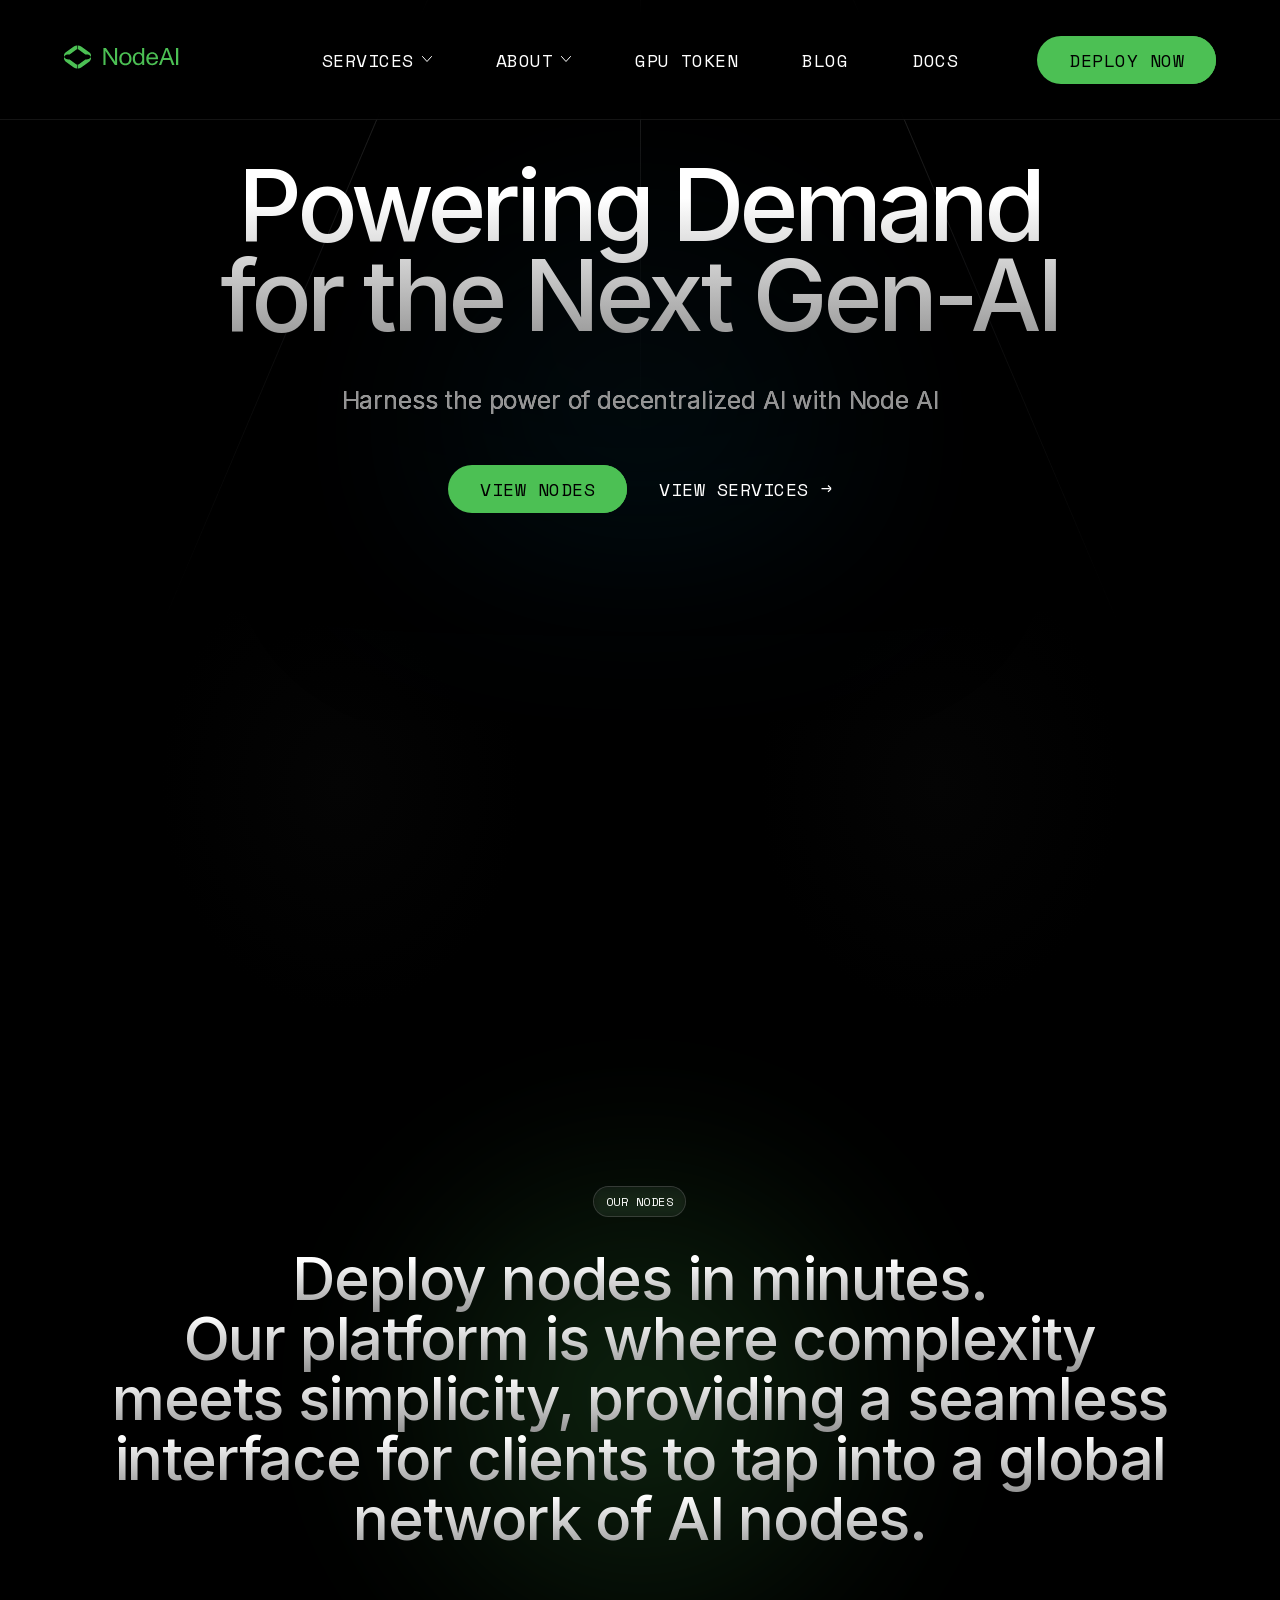
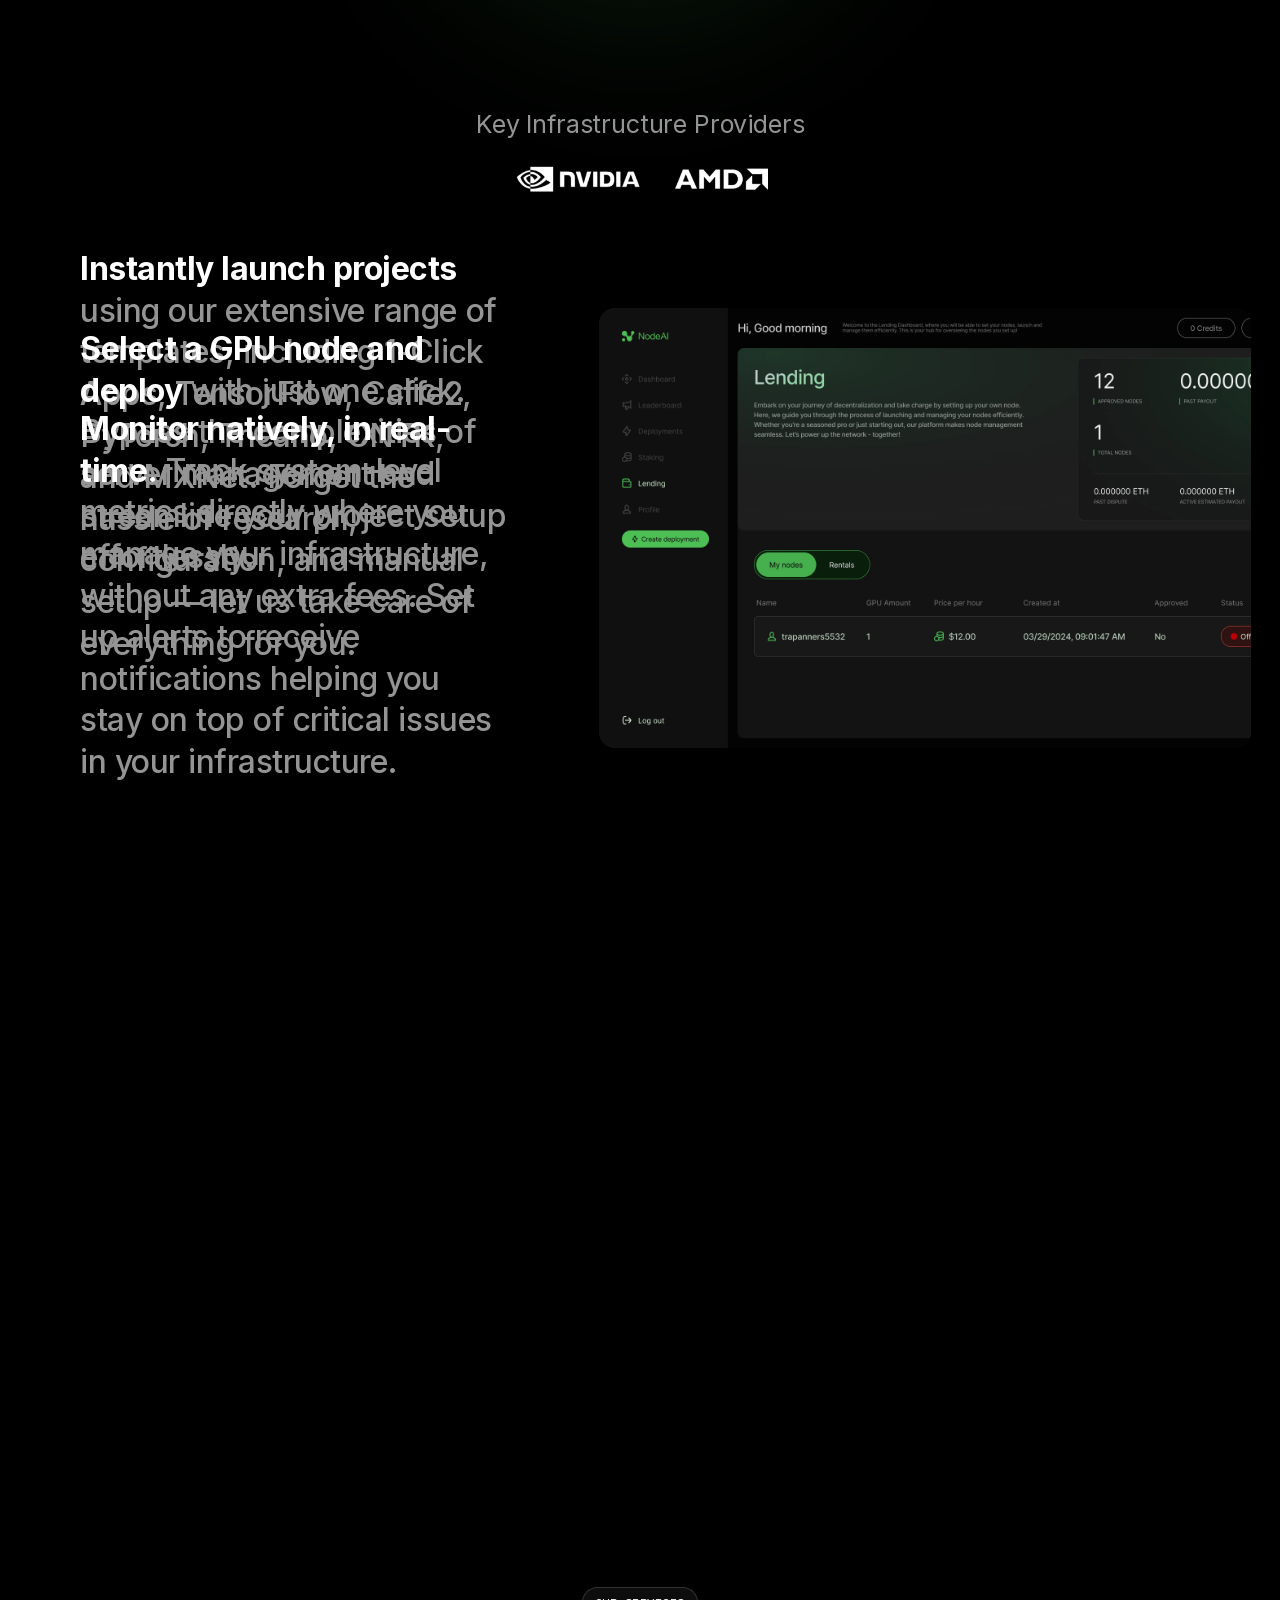
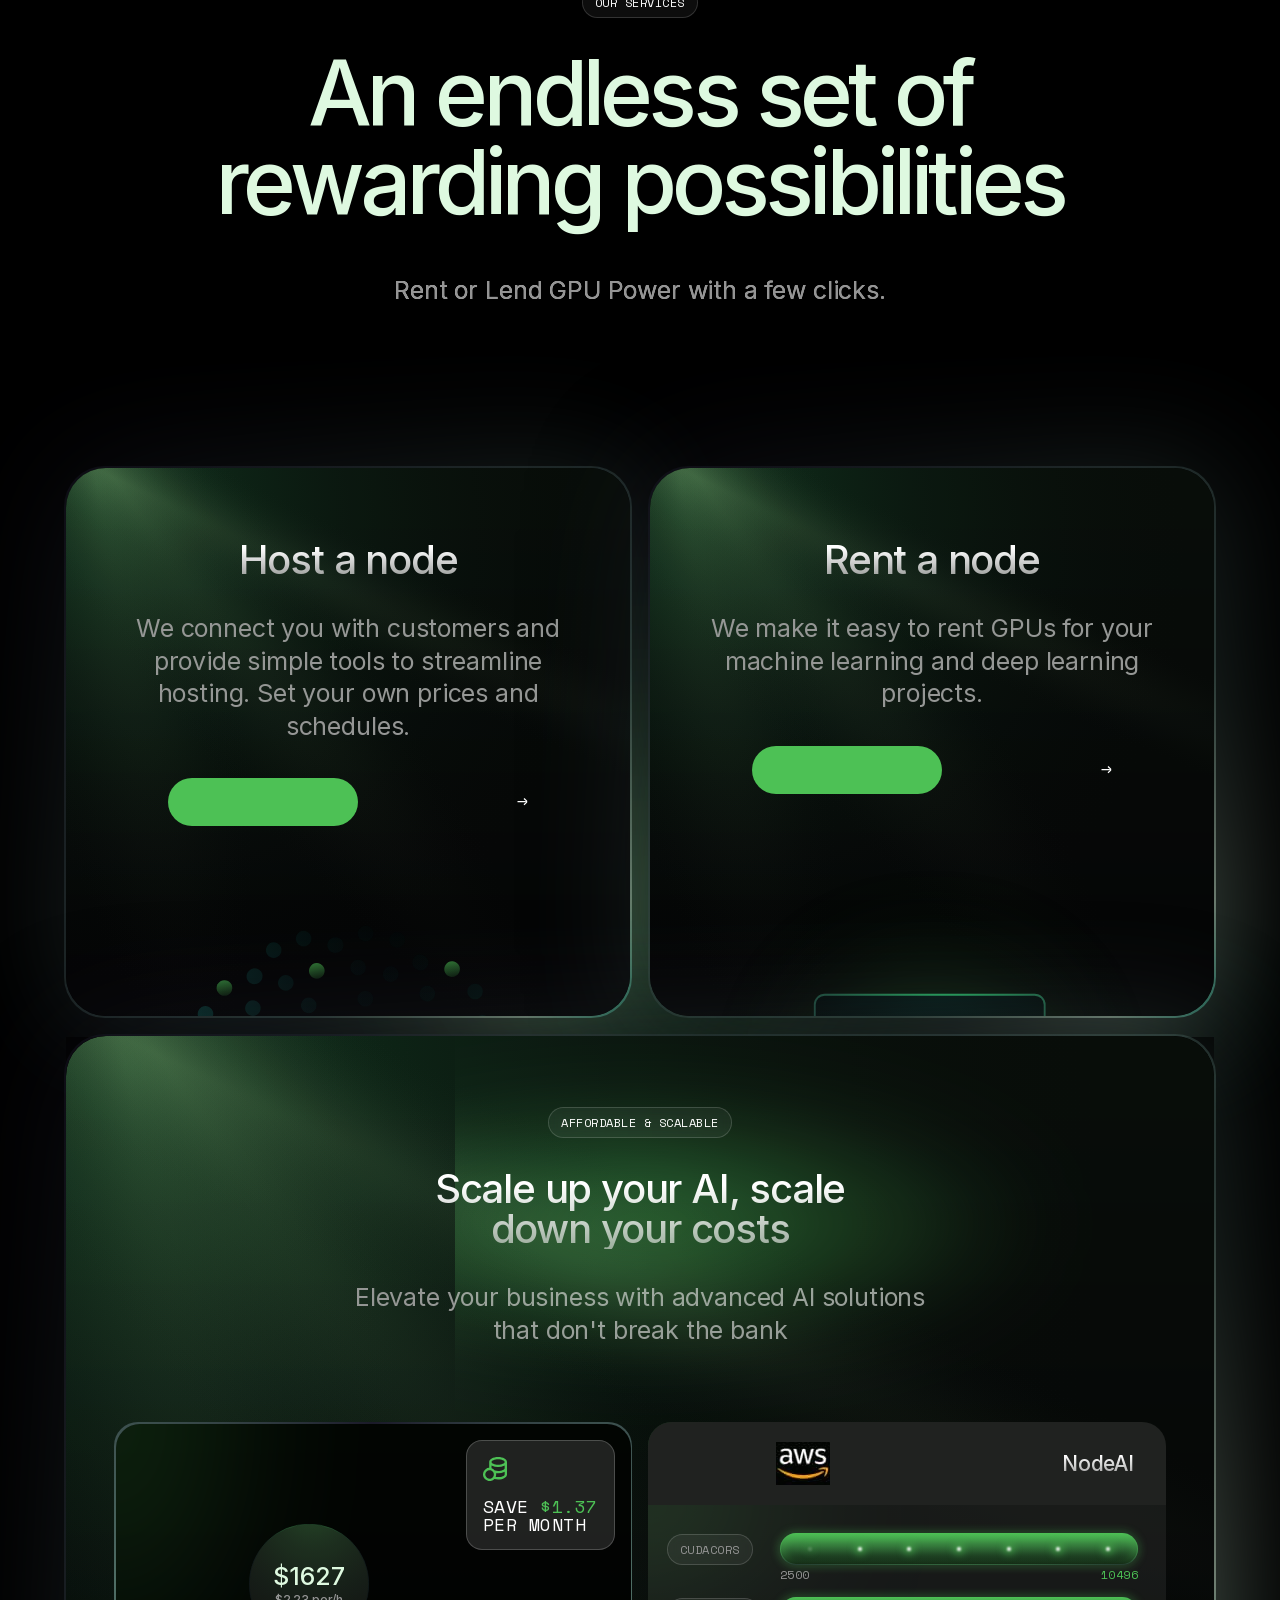
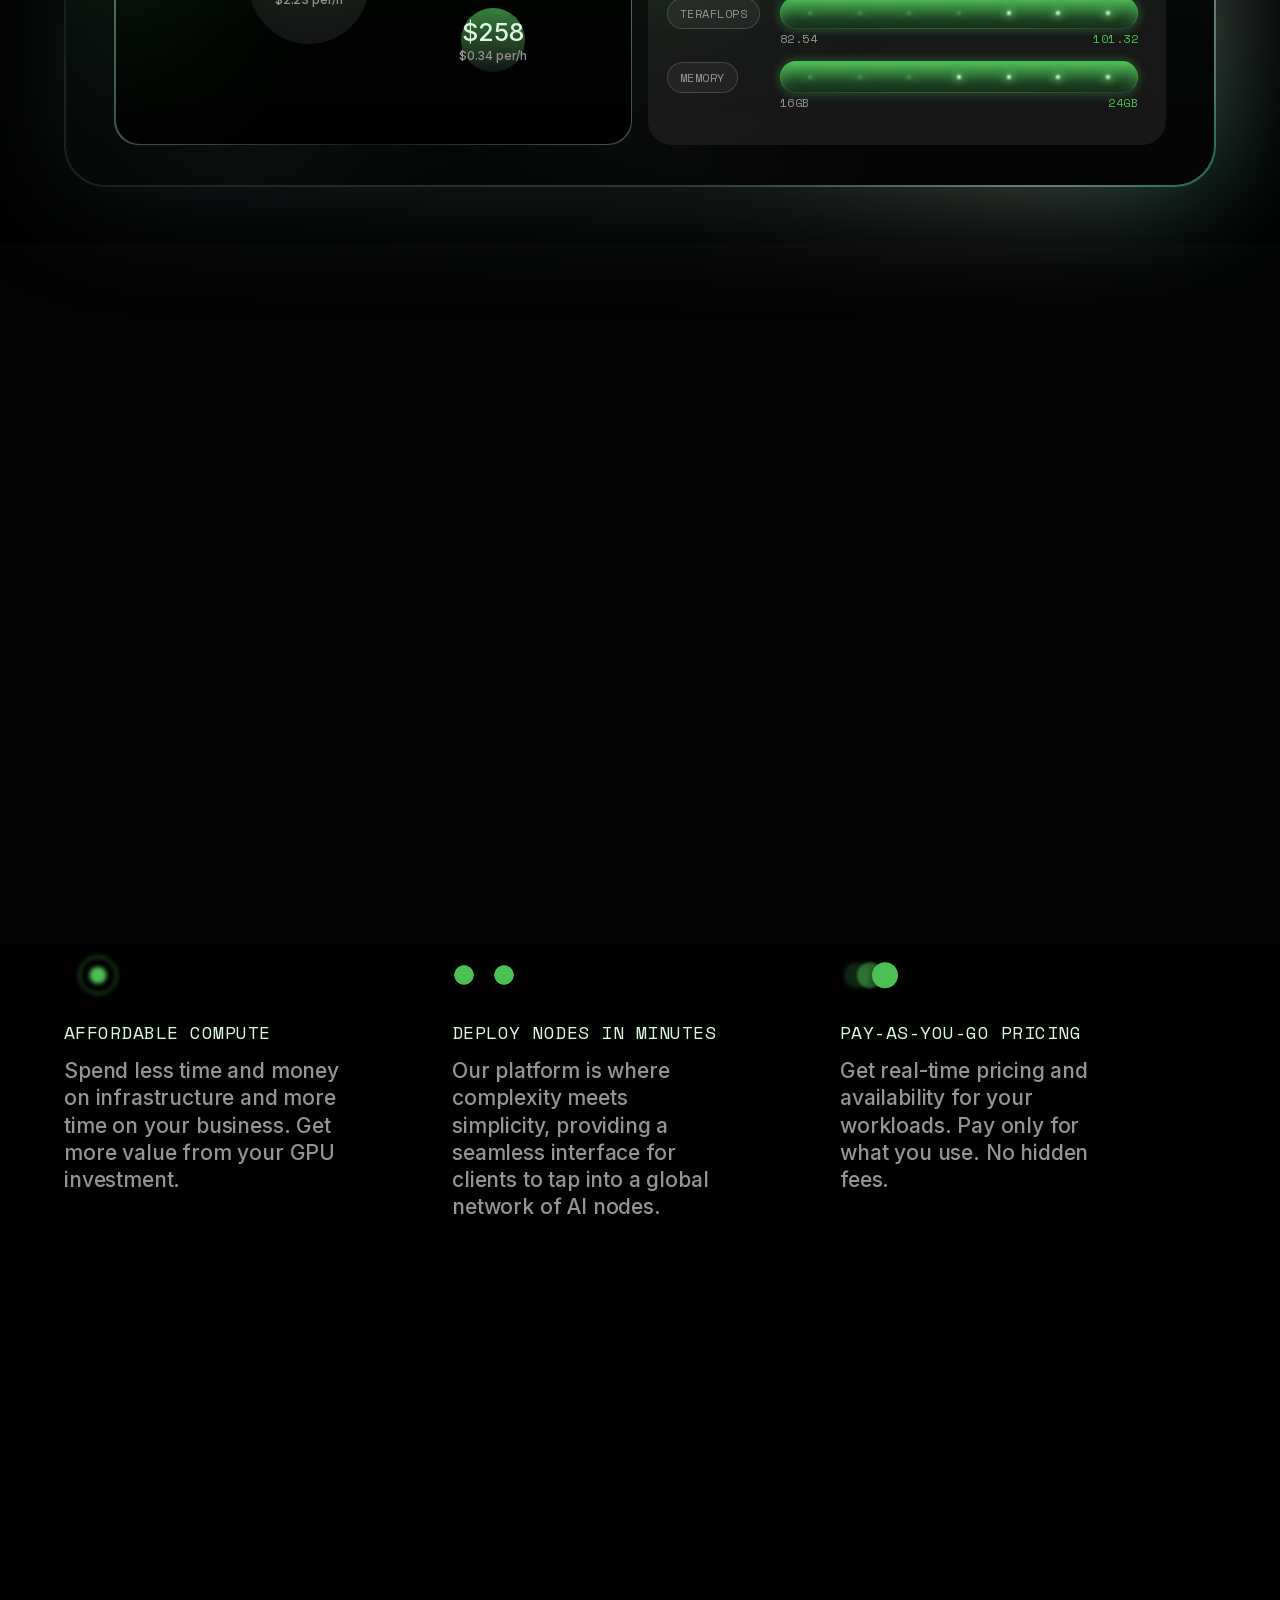
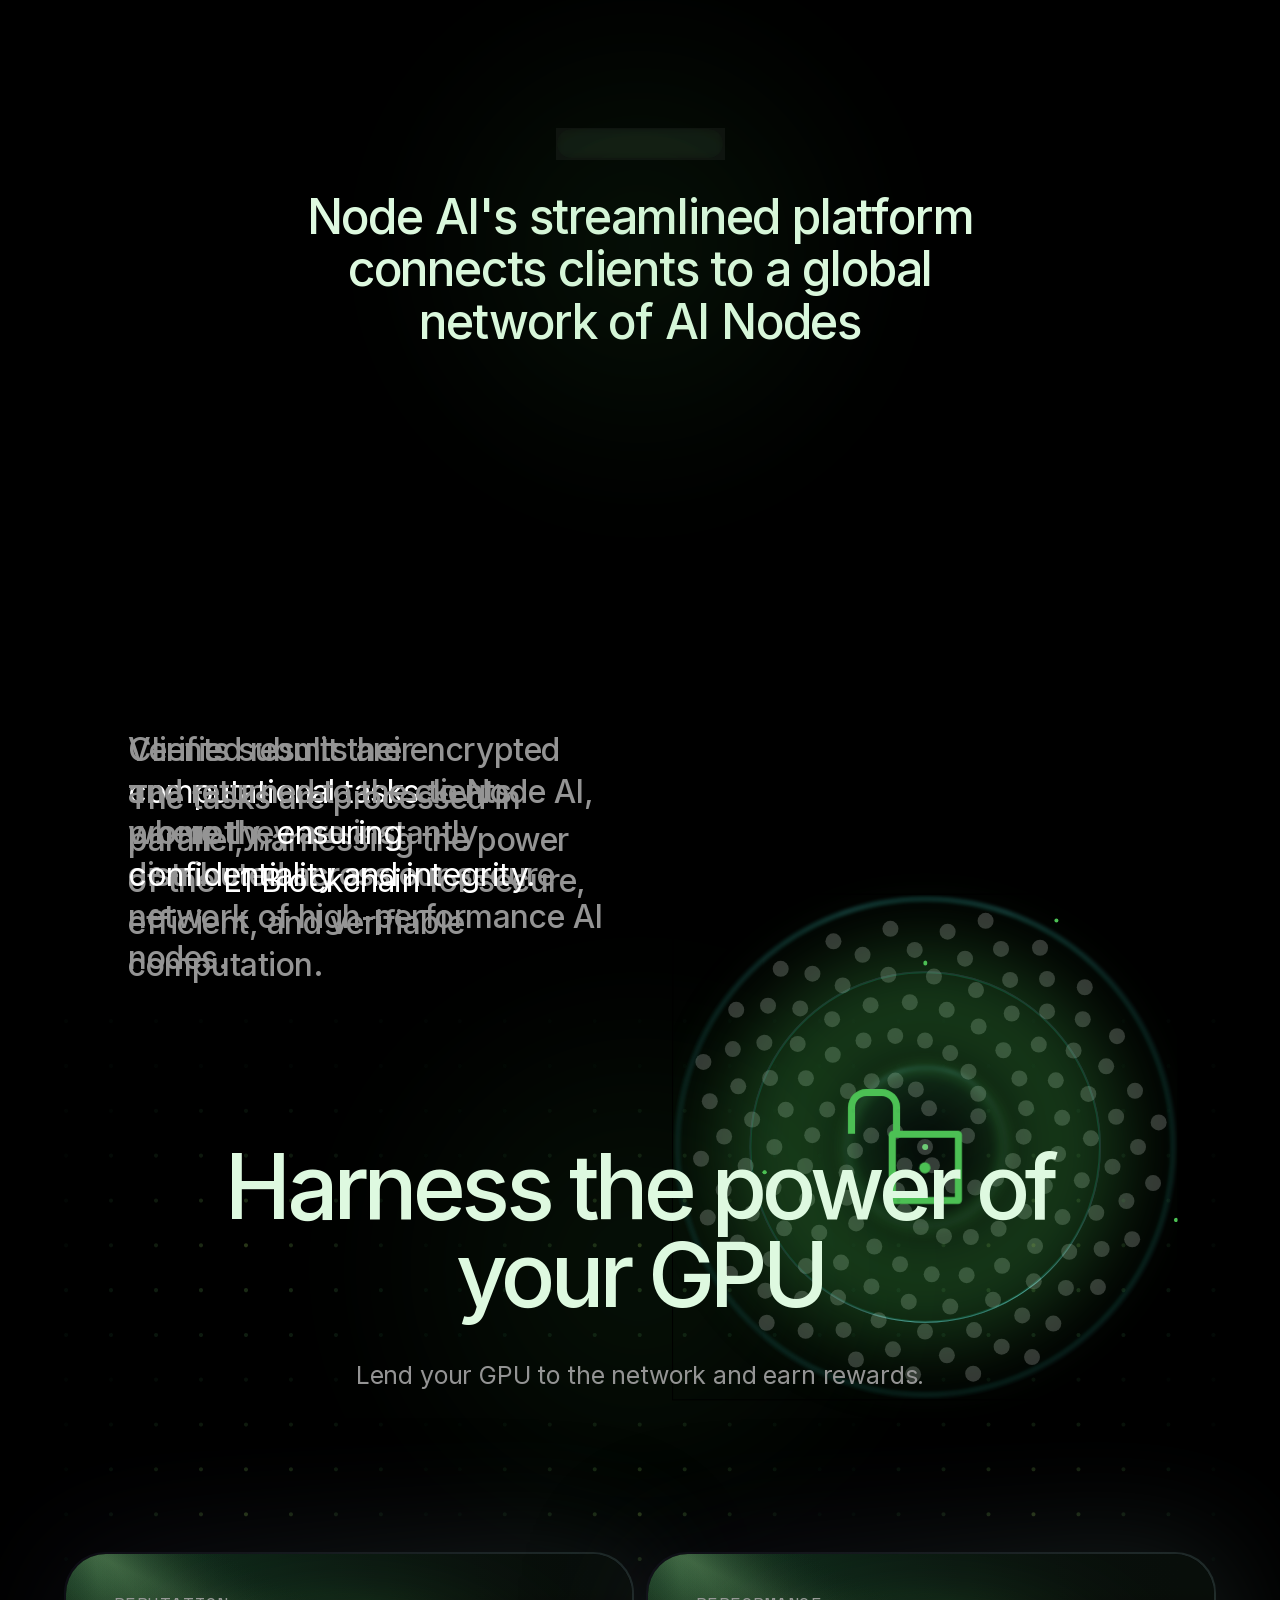
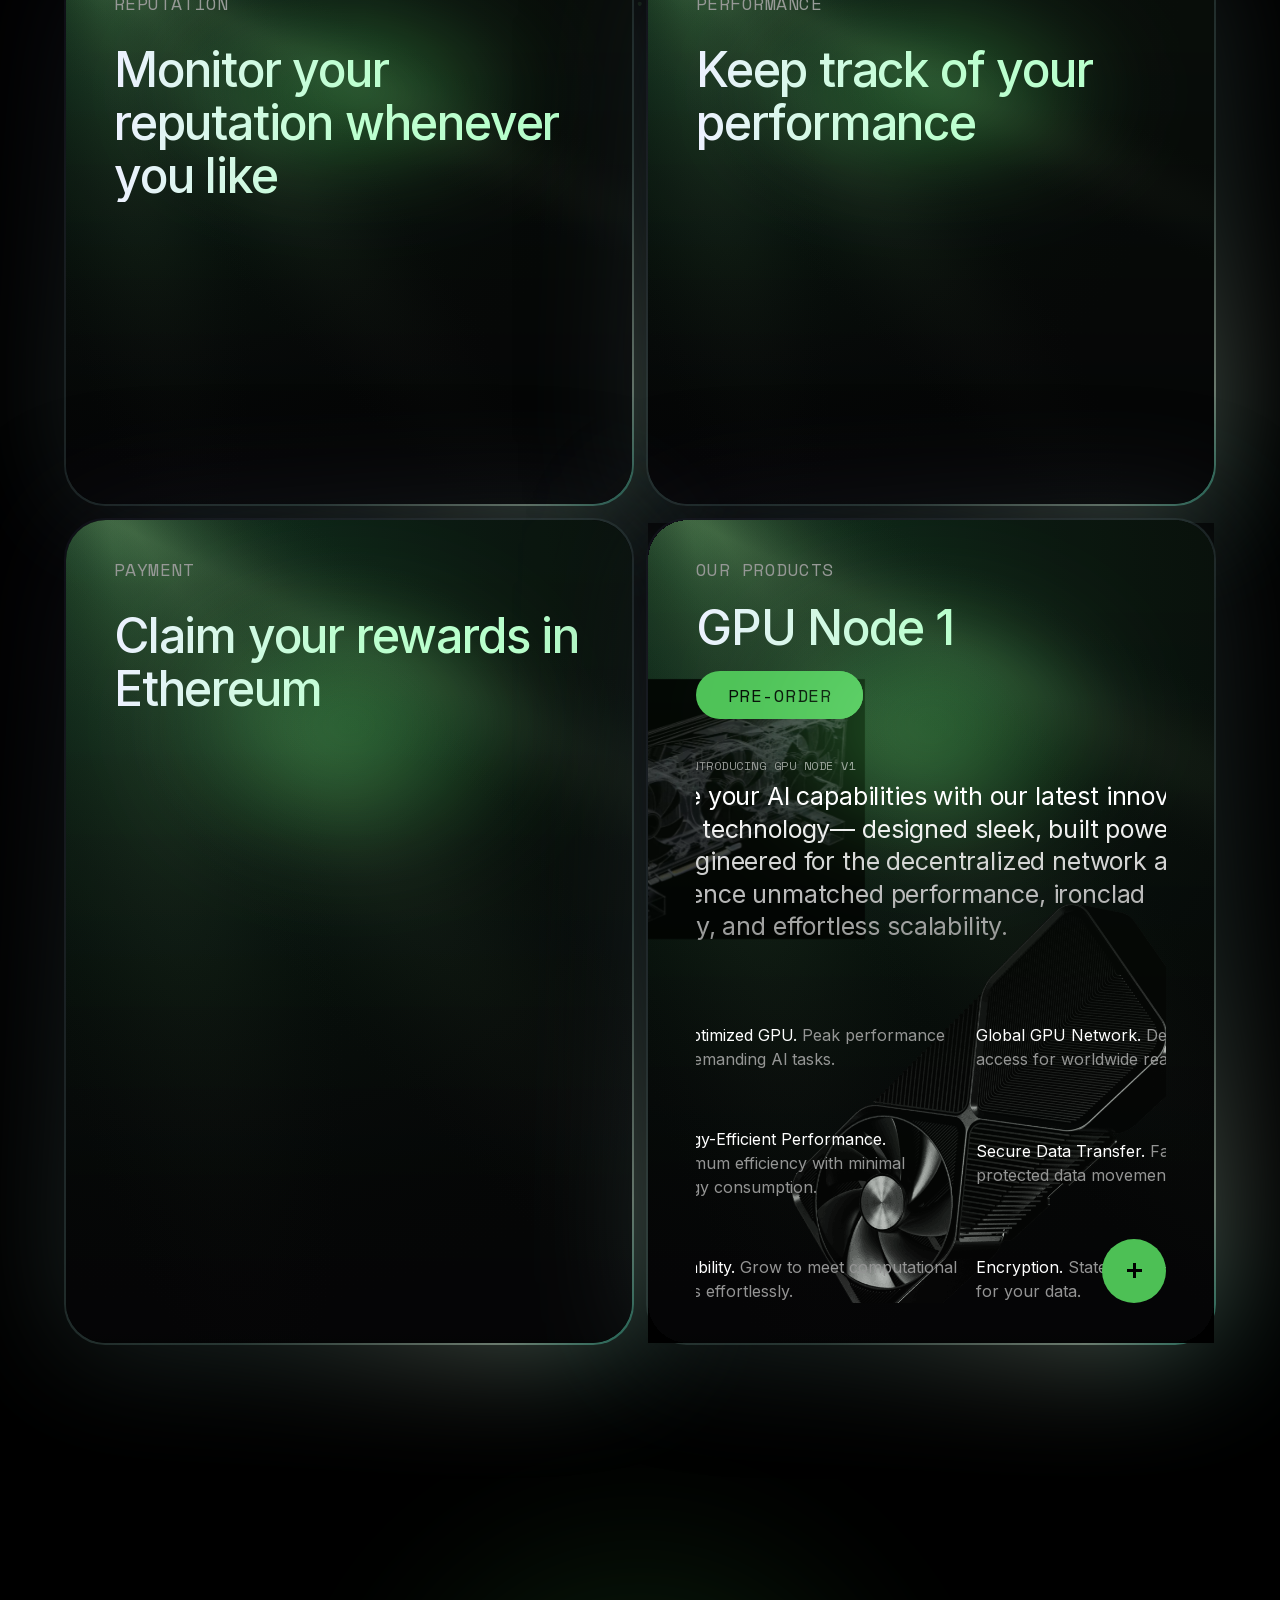
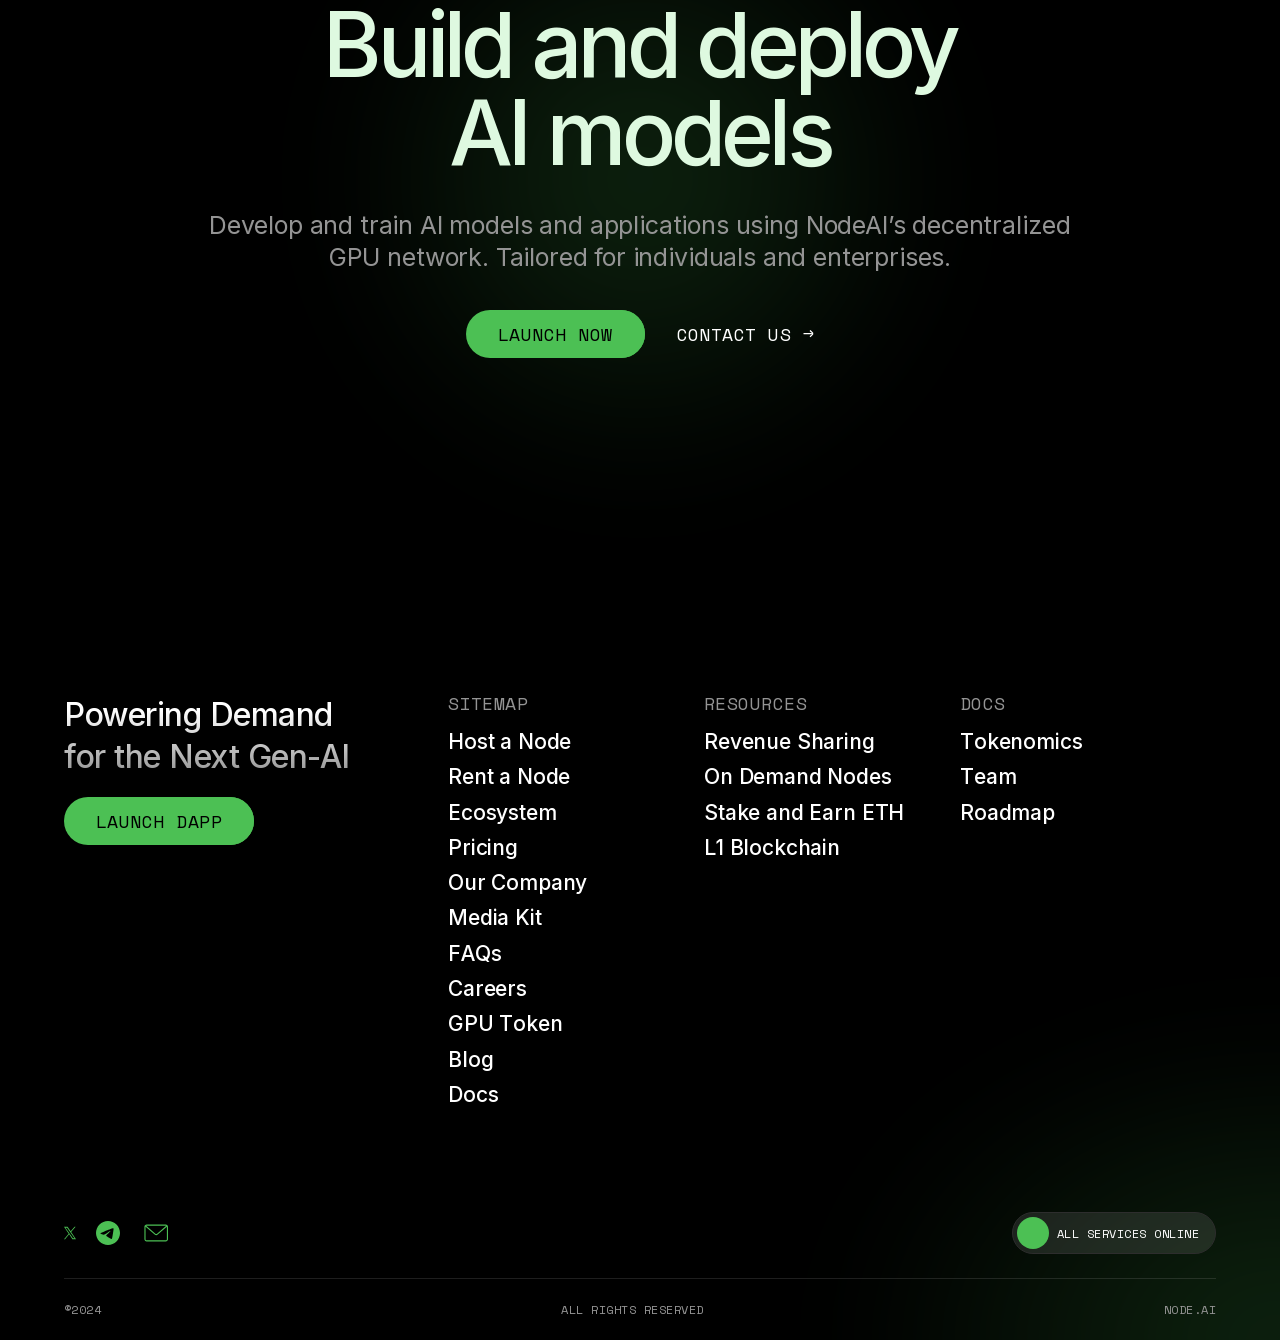
==== commit 19c58989: "Polish layout, fix overlapping text, restore dropdown menus and clean responsive styles" ====
--- a/index.html
+++ b/index.html
@@ -691,32 +691,4 @@
             visibility: unset;
             color: unset;
           }
-          </style></noscript></div><script src="custom.js"></script><script id="mobile-menu-script">
-document.addEventListener('DOMContentLoaded', function() {
-  var toggleBtn = document.querySelector('button[aria-label="Toggle menu"]');
-  var nav = document.querySelector('nav[aria-label="Main navigation"]');
-  var mobileBg = document.getElementById('mobile-nav-bg');
-  if (toggleBtn && nav) {
-    toggleBtn.addEventListener('click', function() {
-      var isExpanded = toggleBtn.getAttribute('aria-expanded') === 'true';
-      toggleBtn.setAttribute('aria-expanded', !isExpanded);
-      if (!isExpanded) {
-        nav.style.opacity = '1';
-        nav.style.pointerEvents = 'auto';
-        nav.classList.remove('pointer-events-none');
-        if (mobileBg) {
-          mobileBg.classList.remove('-translate-y-full');
-          mobileBg.style.transform = 'translateY(0)';
-        }
-      } else {
-        nav.style.opacity = '';
-        nav.style.pointerEvents = '';
-        if (mobileBg) {
-          mobileBg.style.transform = '';
-          mobileBg.classList.add('-translate-y-full');
-        }
-      }
-    });
-  }
-});
-</script></body>+          </style></noscript></div><script src="custom.js"></script></body>
--- a/custom.css
+++ b/custom.css
@@ -1,8 +1,45 @@
-/* =========================================================
-   Node AI Custom Styles - Navigation & Layout Fixes
+﻿/* =========================================================
+   Node AI - Polished Custom Styles & Layout Fixes
    ========================================================= */
 
-/* Desktop Navigation Header */
+/* 1. Typography & General Layout */
+html {
+  scroll-behavior: smooth;
+  background-color: #000000;
+  color: #ffffff;
+}
+
+body {
+  overflow-x: hidden;
+  background-color: #000000;
+  color: #ffffff;
+}
+
+/* 2. Fix Double-Text in Rollover Menus and Buttons */
+.flex.absolute.top-full {
+  display: none !important;
+}
+
+div.overflow-hidden.relative > .flex {
+  display: inline-flex !important;
+  flex-direction: row !important;
+  flex-wrap: nowrap !important;
+}
+
+/* 3. Header & Navigation */
+header {
+  position: fixed !important;
+  top: 0 !important;
+  left: 0 !important;
+  right: 0 !important;
+  width: 100% !important;
+  z-index: 100 !important;
+  backdrop-filter: blur(16px) !important;
+  -webkit-backdrop-filter: blur(16px) !important;
+  background: rgba(0, 0, 0, 0.75) !important;
+  border-bottom: 1px solid rgba(255, 255, 255, 0.08) !important;
+}
+
 @media (min-width: 1024px) {
   nav[aria-label="Main navigation"],
   nav.group\/nav {
@@ -10,28 +47,69 @@
     pointer-events: auto !important;
     position: static !important;
     display: flex !important;
-  }
-  .group:hover > div[style*="height:0px"],
-  .group:hover > div[style*="height: 0px"],
-  .group:hover > div.lg\:absolute {
     height: auto !important;
-    overflow: visible !important;
+    background: transparent !important;
+  }
+
+  .relative.group {
+    position: relative !important;
+  }
+
+  .relative.group > div.lg\:absolute {
+    display: none !important;
+    position: absolute !important;
+    top: 100% !important;
+    left: 50% !important;
+    transform: translateX(-50%) !important;
+    padding-top: 12px !important;
+    height: auto !important;
+    z-index: 110 !important;
+    min-width: 190px !important;
+  }
+
+  .relative.group:hover > div.lg\:absolute,
+  .relative.group:focus-within > div.lg\:absolute {
+    display: block !important;
     pointer-events: auto !important;
   }
-  .group:hover ul {
+
+  .relative.group > div.lg\:absolute > ul {
     opacity: 1 !important;
     pointer-events: auto !important;
-    transform: translateY(0) !important;
-  }
-  .group:hover ul li a {
-    transform: translateY(0) !important;
-  }
-}
-
-/* Make animated elements visible in static mode */
+    background: rgba(10, 10, 10, 0.95) !important;
+    border: 1px solid rgba(255, 255, 255, 0.12) !important;
+    border-radius: 12px !important;
+    padding: 12px 16px !important;
+    box-shadow: 0 10px 30px rgba(0, 0, 0, 0.8) !important;
+    backdrop-filter: blur(20px) !important;
+    -webkit-backdrop-filter: blur(20px) !important;
+  }
+
+  .relative.group > div.lg\:absolute > ul li a {
+    transform: none !important;
+    opacity: 0.8 !important;
+    padding: 6px 0 !important;
+    display: block !important;
+    transition: all 0.2s ease !important;
+  }
+
+  .relative.group > div.lg\:absolute > ul li a:hover {
+    opacity: 1 !important;
+    color: #4cc054 !important;
+    transform: translateX(4px) !important;
+  }
+}
+
+/* 4. Hide Incomplete Sticky Floating Section Nav */
+.bg-section-nav {
+  display: none !important;
+}
+
+/* 5. Make Static Content Visible */
 .opacity-0 {
   opacity: 1 !important;
 }
+
 .translate-y-4,
 .translate-y-8,
 .translate-y-10,
@@ -41,11 +119,94 @@
 .translate-y-28 {
   transform: none !important;
 }
+
 .scale-0 {
   transform: scale(1) !important;
 }
 
-/* Ensure screen-reader only elements remain invisible */
+/* 6. Clean Up Oversized Spacing & SSR Scroll Pinning */
+.deploy-body .h-screen {
+  height: auto !important;
+  min-height: auto !important;
+  padding: 2.5rem 0 !important;
+}
+
+.w-full.hidden.lg\:block.-mt-60 {
+  margin-top: 0 !important;
+}
+
+.mt-96 {
+  margin-top: 2rem !important;
+}
+
+.mb-60 {
+  margin-bottom: 3.5rem !important;
+}
+
+.md\:mb-60 {
+  margin-bottom: 4rem !important;
+}
+
+.h-\[50vh\] {
+  height: auto !important;
+  min-height: auto !important;
+  padding: 1.5rem 0 !important;
+}
+
+div[class*="xl:col-span-7"][class*="sticky"],
+div[class*="2xl:col-span-6"][class*="sticky"] {
+  height: 480px !important;
+  position: sticky !important;
+  top: 120px !important;
+  display: flex !important;
+  align-items: center !important;
+  justify-content: center !important;
+}
+
+div[class*="xl:col-span-7"] .h-screen {
+  height: 100% !important;
+}
+
+div[class*="xl:col-span-7"] img {
+  max-height: 440px !important;
+  width: auto !important;
+  object-fit: contain !important;
+  margin: 0 auto !important;
+  border-radius: 16px !important;
+}
+
+/* 7. Hide Empty WebGL Canvas Container */
+canvas {
+  display: none !important;
+}
+
+/* 8. Text Gradients & Contrast */
+.text-gradient {
+  background: linear-gradient(180deg, #FFFFFF 20%, #909090 100%) !important;
+  -webkit-background-clip: text !important;
+  -webkit-text-fill-color: transparent !important;
+}
+
+.text-green {
+  color: #4cc054 !important;
+}
+
+.bg-green {
+  background-color: #4cc054 !important;
+  color: #000000 !important;
+}
+
+a.group .bg-green,
+button .bg-green {
+  transition: transform 0.2s ease, box-shadow 0.2s ease !important;
+}
+
+a.group:hover .bg-green,
+button:hover .bg-green {
+  box-shadow: 0 0 20px rgba(76, 192, 84, 0.4) !important;
+  transform: translateY(-1px) !important;
+}
+
 .sr-only {
   position: absolute !important;
   width: 1px !important;
@@ -55,62 +216,5 @@
   overflow: hidden !important;
   clip: rect(0, 0, 0, 0) !important;
   white-space: nowrap !important;
-  border-width: 0 !important;
-}
-
-/* Fix roll-over text container height */
-.overflow-hidden.relative {
-  height: 1.25em !important;
-  line-height: 1.25em !important;
-}
-
-/* Hide empty WebGL canvas container */
-canvas {
-  display: none !important;
-}
-
-/* Remove unnecessary large vertical spaces from SSR sticky scroll */
-.deploy-body .h-screen {
-  height: auto !important;
-  min-height: auto !important;
-  padding: 2rem 0 !important;
-}
-.w-full.hidden.lg\:block.-mt-60 {
-  margin-top: 0 !important;
-}
-.mt-96 {
-  margin-top: 2.5rem !important;
-}
-.mb-60 {
-  margin-bottom: 4rem !important;
-}
-.md\:mb-60 {
-  margin-bottom: 5rem !important;
-}
-.h-\[50vh\] {
-  height: auto !important;
-  min-height: auto !important;
-  padding: 1.5rem 0 !important;
-}
-
-div[class*="xl:col-span-7"][class*="sticky"] {
-  height: 460px !important;
-  position: sticky !important;
-  top: 100px !important;
-}
-div[class*="xl:col-span-7"] .h-screen {
-  height: 100% !important;
-}
-div[class*="xl:col-span-7"] img {
-  max-height: 440px !important;
-  object-fit: contain !important;
-  width: auto !important;
-  margin: 0 auto !important;
-}
-
-/* Text gradient styling */
-.text-gradient {
-  background: linear-gradient(180deg, #FFFFFF 0%, #A0A0A0 100%);
-  -webkit-background-clip: text;
-  -webkit-text-fill-color: transparent;
-}
+  border: 0 !important;
+}
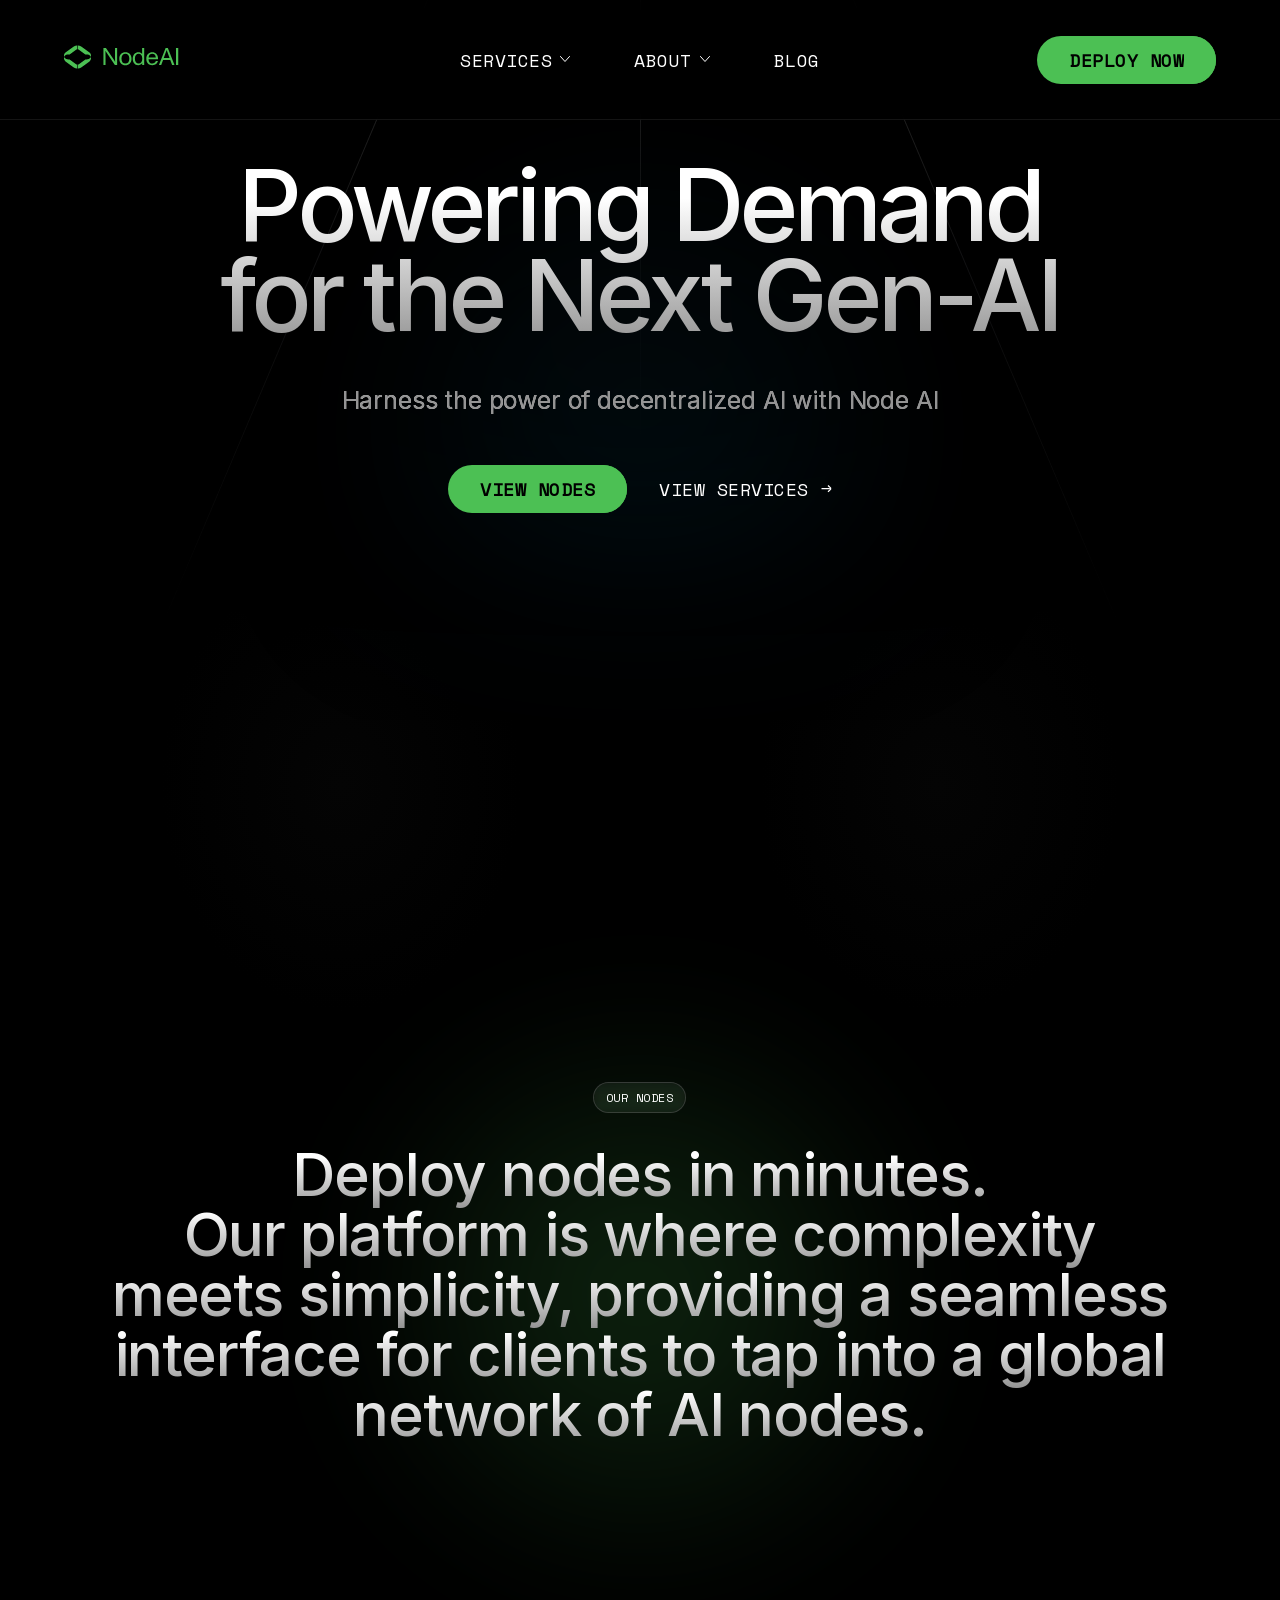
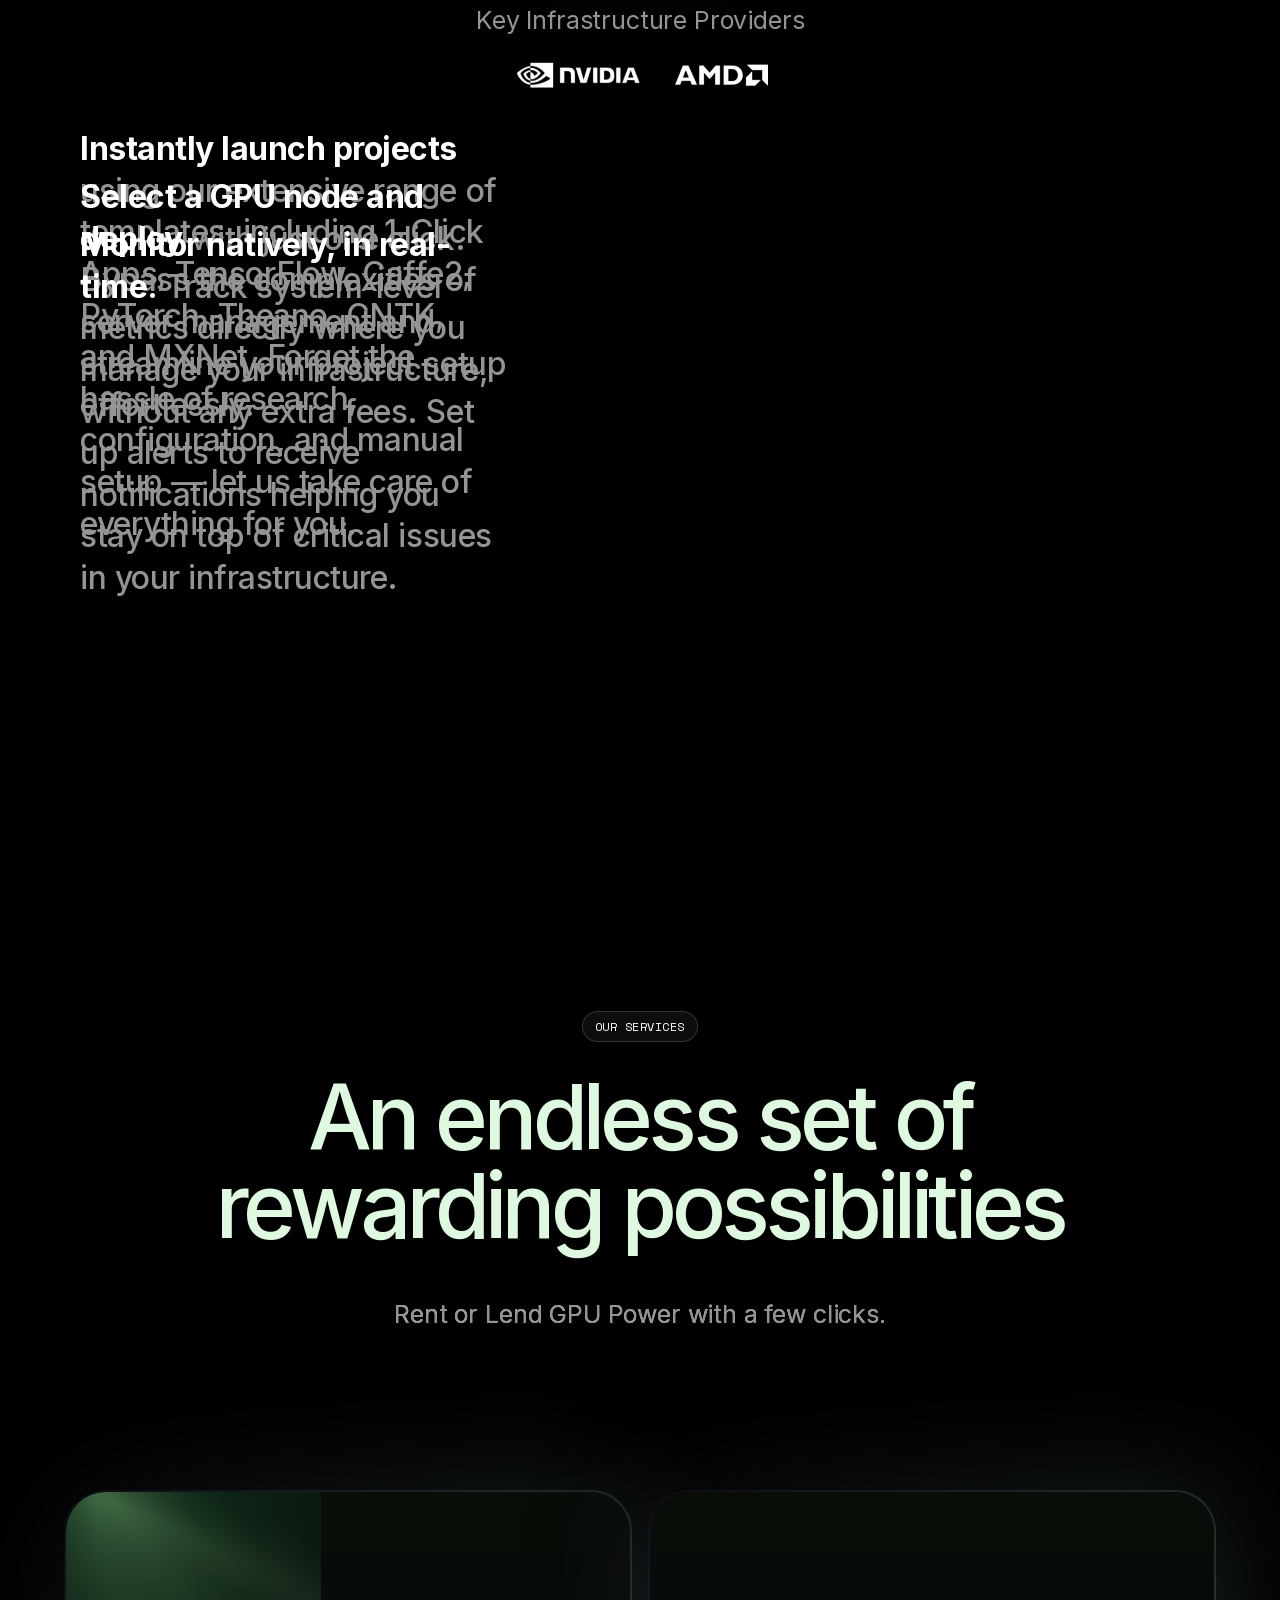
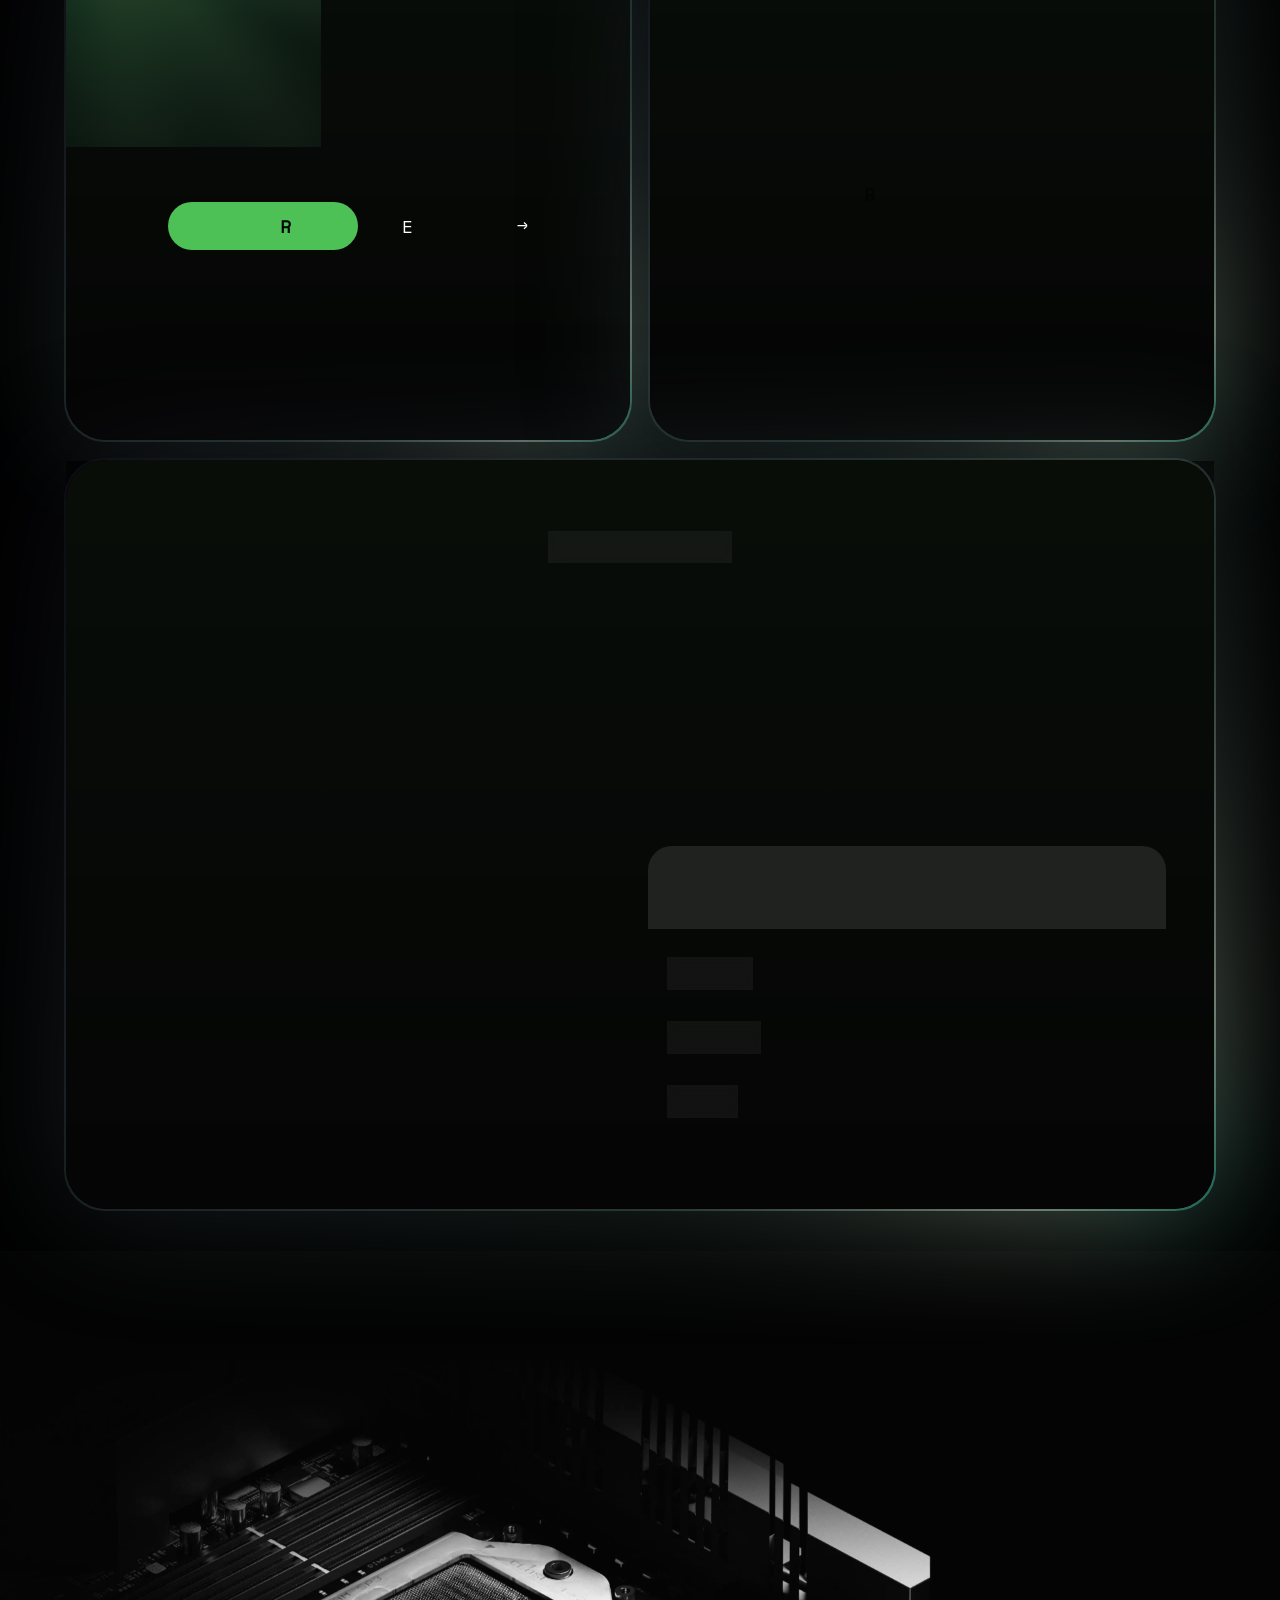
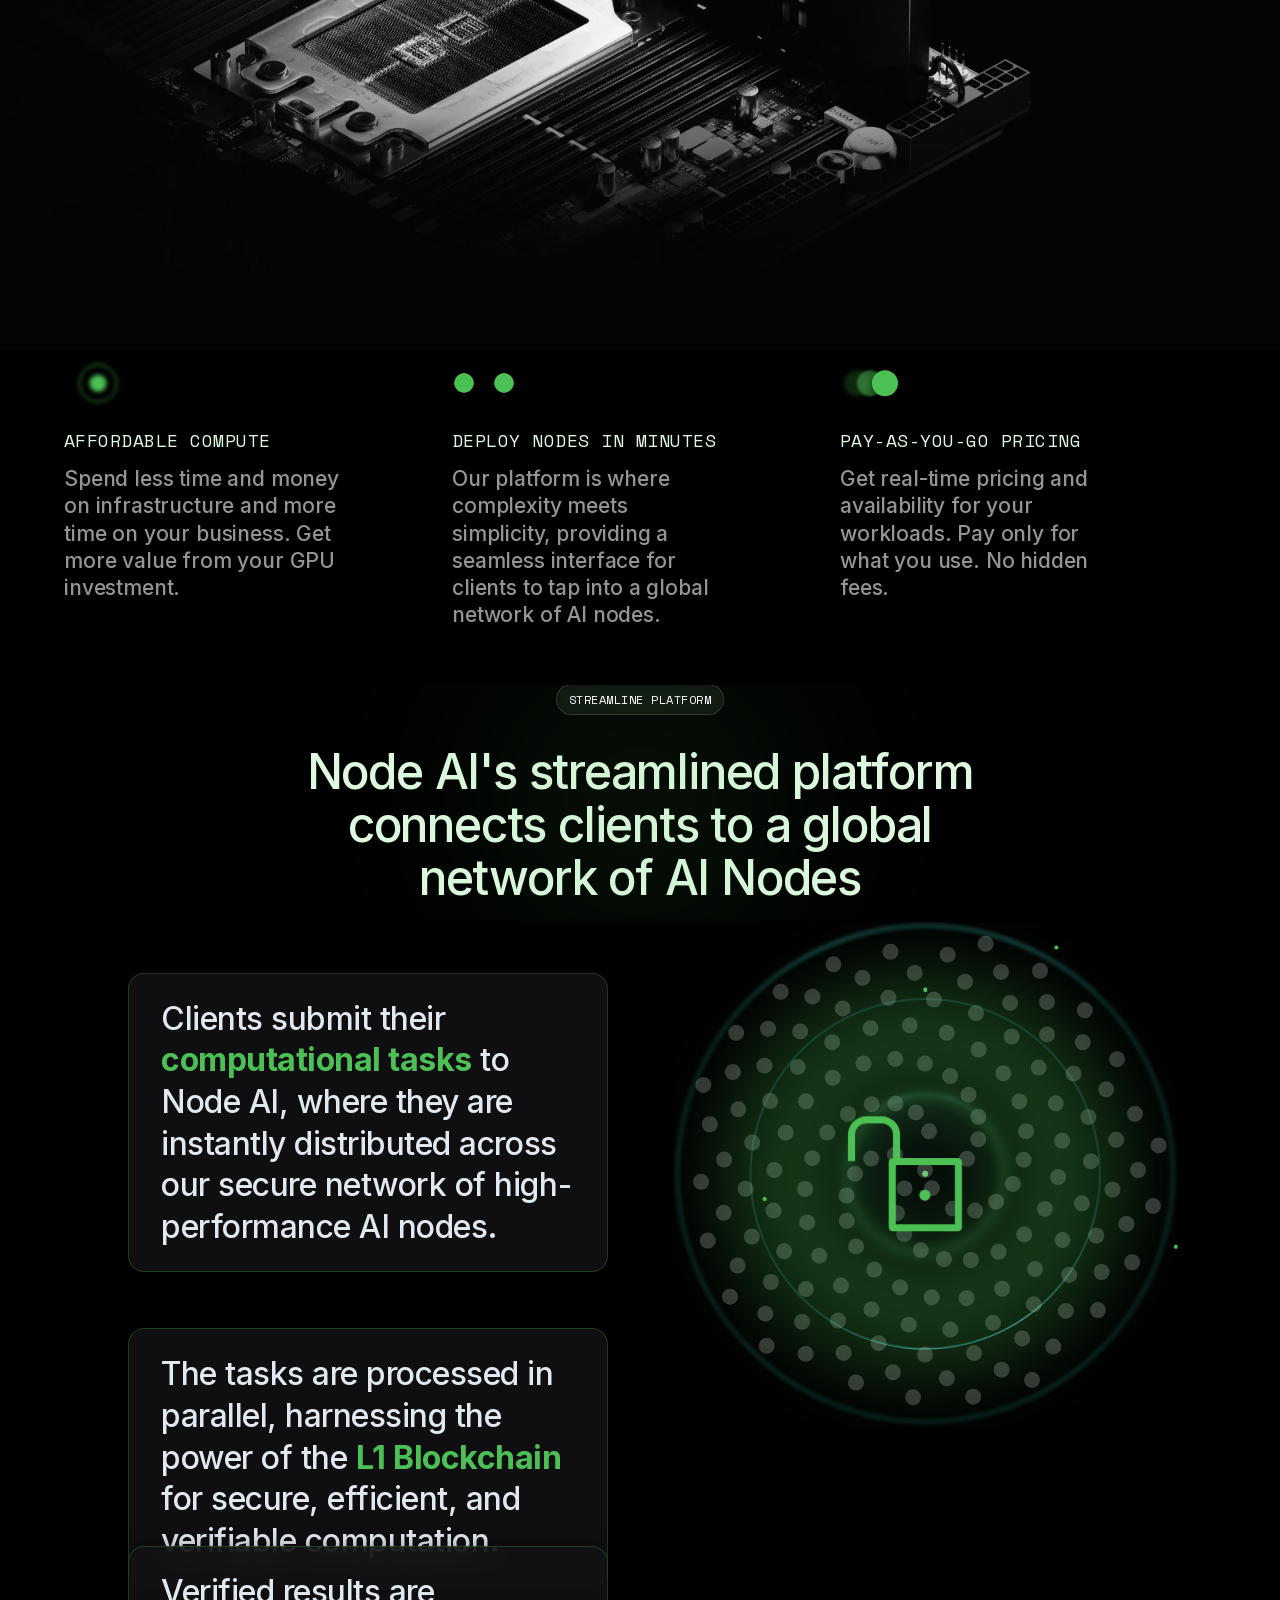
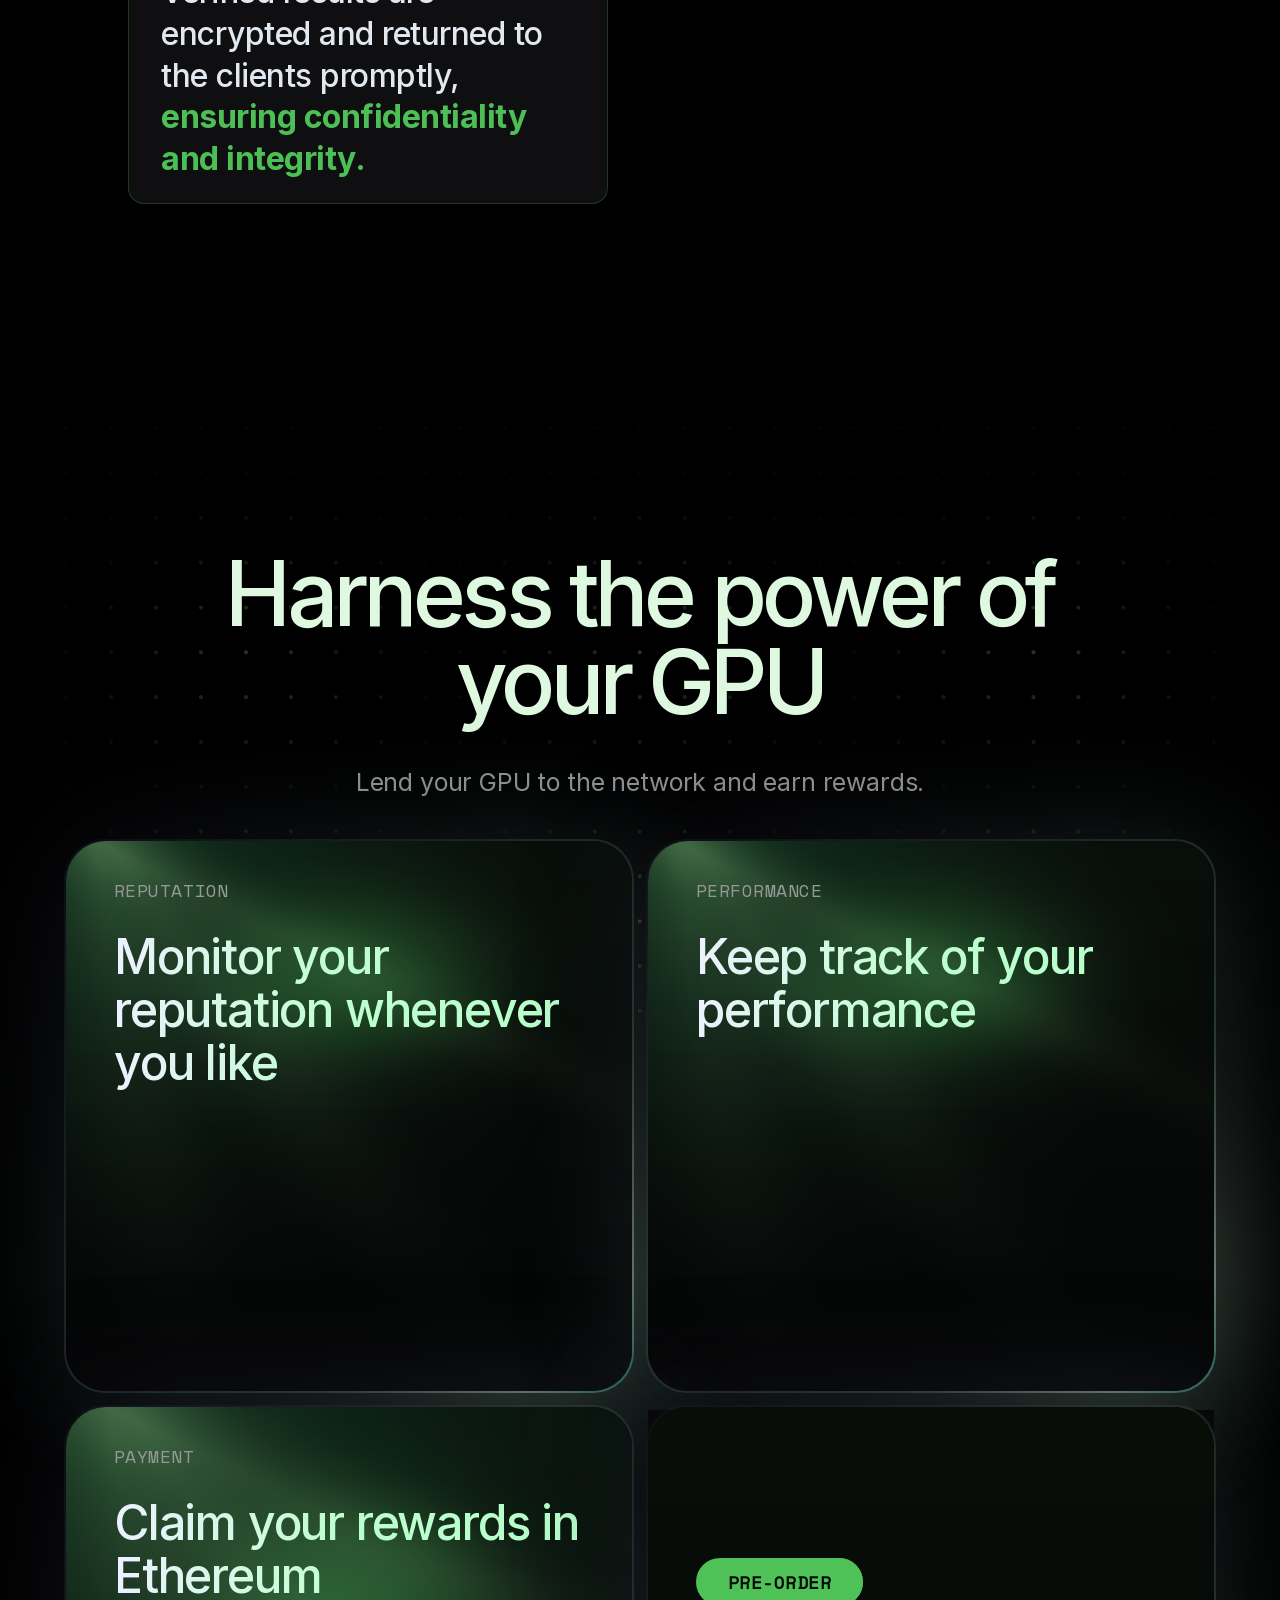
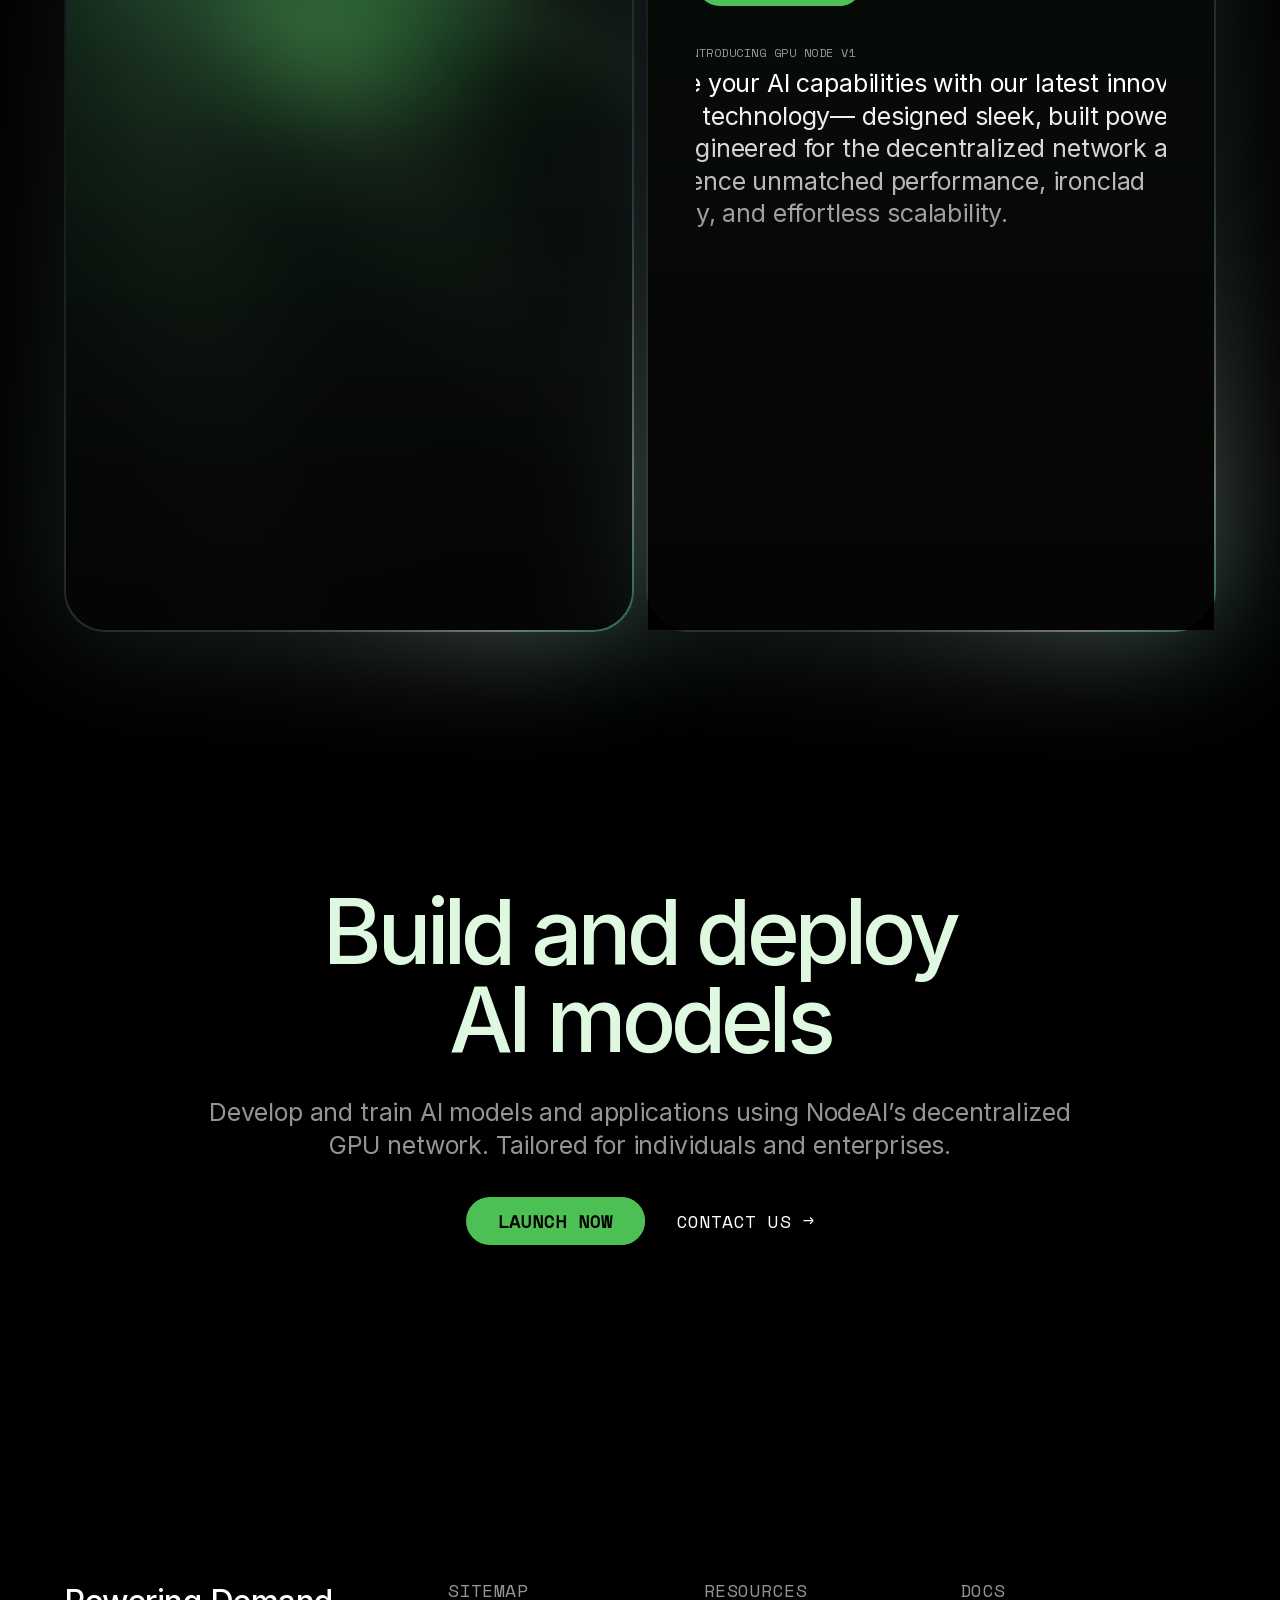
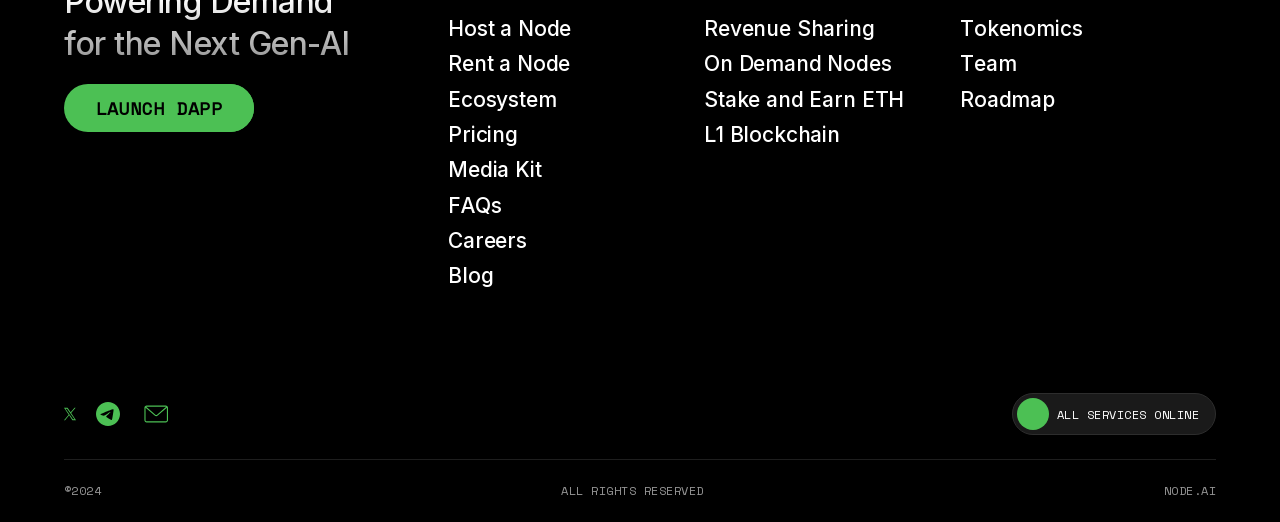
==== commit 88aae774: "Update navigation, remove deprecated items, add dedicated View Nodes & Deploy Now pages, and fix tex" ====
--- a/index.html
+++ b/index.html
@@ -91,12 +91,6 @@
                                                   mono-large text-21 lg:text-sm 
                                                   whitespace-nowrap 
                                                   lg:hover:text-white 
-                                                  translate-y-full" aria-label="Our Company" style="transition-delay:250ms" href="https://docs.nodes.ai/docs/intro/overview"><div class="overflow-hidden relative h-full"><span class="sr-only">Our Company</span><div class="flex"><span class="inline-block transition-transform duration-200 transform translate-y-0" style="transition-delay:0ms">O</span><span class="inline-block transition-transform duration-200 transform translate-y-0" style="transition-delay:10ms">u</span><span class="inline-block transition-transform duration-200 transform translate-y-0" style="transition-delay:20ms">r</span><span class="inline-block transition-transform duration-200 transform translate-y-0" style="transition-delay:30ms">&nbsp;</span><span class="inline-block transition-transform duration-200 transform translate-y-0" style="transition-delay:40ms">C</span><span class="inline-block transition-transform duration-200 transform translate-y-0" style="transition-delay:50ms">o</span><span class="inline-block transition-transform duration-200 transform translate-y-0" style="transition-delay:60ms">m</span><span class="inline-block transition-transform duration-200 transform translate-y-0" style="transition-delay:70ms">p</span><span class="inline-block transition-transform duration-200 transform translate-y-0" style="transition-delay:80ms">a</span><span class="inline-block transition-transform duration-200 transform translate-y-0" style="transition-delay:90ms">n</span><span class="inline-block transition-transform duration-200 transform translate-y-0" style="transition-delay:100ms">y</span></div><div class="flex absolute top-full"><span class="inline-block transition-transform duration-200 transform translate-y-0" style="transition-delay:0ms">O</span><span class="inline-block transition-transform duration-200 transform translate-y-0" style="transition-delay:10ms">u</span><span class="inline-block transition-transform duration-200 transform translate-y-0" style="transition-delay:20ms">r</span><span class="inline-block transition-transform duration-200 transform translate-y-0" style="transition-delay:30ms">&nbsp;</span><span class="inline-block transition-transform duration-200 transform translate-y-0" style="transition-delay:40ms">C</span><span class="inline-block transition-transform duration-200 transform translate-y-0" style="transition-delay:50ms">o</span><span class="inline-block transition-transform duration-200 transform translate-y-0" style="transition-delay:60ms">m</span><span class="inline-block transition-transform duration-200 transform translate-y-0" style="transition-delay:70ms">p</span><span class="inline-block transition-transform duration-200 transform translate-y-0" style="transition-delay:80ms">a</span><span class="inline-block transition-transform duration-200 transform translate-y-0" style="transition-delay:90ms">n</span><span class="inline-block transition-transform duration-200 transform translate-y-0" style="transition-delay:100ms">y</span></div></div></a></li><li class="relative transition-colors  duration-300 overflow-hidden"><a class="flex transition duration-700 
-                                                  ease-out-expo transform 
-                                                  lg:translate-y-0 
-                                                  mono-large text-21 lg:text-sm 
-                                                  whitespace-nowrap 
-                                                  lg:hover:text-white 
                                                   translate-y-full" aria-label="Media Kit" style="transition-delay:200ms" href="brand.html"><div class="overflow-hidden relative h-full"><span class="sr-only">Media Kit</span><div class="flex"><span class="inline-block transition-transform duration-200 transform translate-y-0" style="transition-delay:0ms">M</span><span class="inline-block transition-transform duration-200 transform translate-y-0" style="transition-delay:10ms">e</span><span class="inline-block transition-transform duration-200 transform translate-y-0" style="transition-delay:20ms">d</span><span class="inline-block transition-transform duration-200 transform translate-y-0" style="transition-delay:30ms">i</span><span class="inline-block transition-transform duration-200 transform translate-y-0" style="transition-delay:40ms">a</span><span class="inline-block transition-transform duration-200 transform translate-y-0" style="transition-delay:50ms">&nbsp;</span><span class="inline-block transition-transform duration-200 transform translate-y-0" style="transition-delay:60ms">K</span><span class="inline-block transition-transform duration-200 transform translate-y-0" style="transition-delay:70ms">i</span><span class="inline-block transition-transform duration-200 transform translate-y-0" style="transition-delay:80ms">t</span></div><div class="flex absolute top-full"><span class="inline-block transition-transform duration-200 transform translate-y-0" style="transition-delay:0ms">M</span><span class="inline-block transition-transform duration-200 transform translate-y-0" style="transition-delay:10ms">e</span><span class="inline-block transition-transform duration-200 transform translate-y-0" style="transition-delay:20ms">d</span><span class="inline-block transition-transform duration-200 transform translate-y-0" style="transition-delay:30ms">i</span><span class="inline-block transition-transform duration-200 transform translate-y-0" style="transition-delay:40ms">a</span><span class="inline-block transition-transform duration-200 transform translate-y-0" style="transition-delay:50ms">&nbsp;</span><span class="inline-block transition-transform duration-200 transform translate-y-0" style="transition-delay:60ms">K</span><span class="inline-block transition-transform duration-200 transform translate-y-0" style="transition-delay:70ms">i</span><span class="inline-block transition-transform duration-200 transform translate-y-0" style="transition-delay:80ms">t</span></div></div></a></li><li class="relative transition-colors  duration-300 overflow-hidden"><a class="flex transition duration-700 
                                                   ease-out-expo transform 
                                                   lg:translate-y-0 
@@ -113,15 +107,7 @@
                                 lg:pointer-events-auto overflow-hidden
                                 lg:overflow-visible"><div class="h-10 lg:h-auto lg:group-hover/nav:text-grey transition duration-300 ease-out-expo"><a class="nav-item block
                                       text-38 mono-large lg:text-sm
-                                      lg:hover:text-white" aria-label="GPU Token" href="gpu-token.html"><div class="overflow-hidden relative h-full"><span class="sr-only">GPU Token</span><div class="flex"><span class="inline-block transition-transform duration-200 transform translate-y-0" style="transition-delay:0ms">G</span><span class="inline-block transition-transform duration-200 transform translate-y-0" style="transition-delay:10ms">P</span><span class="inline-block transition-transform duration-200 transform translate-y-0" style="transition-delay:20ms">U</span><span class="inline-block transition-transform duration-200 transform translate-y-0" style="transition-delay:30ms">&nbsp;</span><span class="inline-block transition-transform duration-200 transform translate-y-0" style="transition-delay:40ms">T</span><span class="inline-block transition-transform duration-200 transform translate-y-0" style="transition-delay:50ms">o</span><span class="inline-block transition-transform duration-200 transform translate-y-0" style="transition-delay:60ms">k</span><span class="inline-block transition-transform duration-200 transform translate-y-0" style="transition-delay:70ms">e</span><span class="inline-block transition-transform duration-200 transform translate-y-0" style="transition-delay:80ms">n</span></div><div class="flex absolute top-full"><span class="inline-block transition-transform duration-200 transform translate-y-0" style="transition-delay:0ms">G</span><span class="inline-block transition-transform duration-200 transform translate-y-0" style="transition-delay:10ms">P</span><span class="inline-block transition-transform duration-200 transform translate-y-0" style="transition-delay:20ms">U</span><span class="inline-block transition-transform duration-200 transform translate-y-0" style="transition-delay:30ms">&nbsp;</span><span class="inline-block transition-transform duration-200 transform translate-y-0" style="transition-delay:40ms">T</span><span class="inline-block transition-transform duration-200 transform translate-y-0" style="transition-delay:50ms">o</span><span class="inline-block transition-transform duration-200 transform translate-y-0" style="transition-delay:60ms">k</span><span class="inline-block transition-transform duration-200 transform translate-y-0" style="transition-delay:70ms">e</span><span class="inline-block transition-transform duration-200 transform translate-y-0" style="transition-delay:80ms">n</span></div></div></a></div></li><li class="relative flex-shrink-0 z-20 
-                                lg:pointer-events-auto overflow-hidden
-                                lg:overflow-visible"><div class="h-10 lg:h-auto lg:group-hover/nav:text-grey transition duration-300 ease-out-expo"><a class="nav-item block
-                                      text-38 mono-large lg:text-sm
-                                      lg:hover:text-white" aria-label="Blog" href="blog.html"><div class="overflow-hidden relative h-full"><span class="sr-only">Blog</span><div class="flex"><span class="inline-block transition-transform duration-200 transform translate-y-0" style="transition-delay:0ms">B</span><span class="inline-block transition-transform duration-200 transform translate-y-0" style="transition-delay:10ms">l</span><span class="inline-block transition-transform duration-200 transform translate-y-0" style="transition-delay:20ms">o</span><span class="inline-block transition-transform duration-200 transform translate-y-0" style="transition-delay:30ms">g</span></div><div class="flex absolute top-full"><span class="inline-block transition-transform duration-200 transform translate-y-0" style="transition-delay:0ms">B</span><span class="inline-block transition-transform duration-200 transform translate-y-0" style="transition-delay:10ms">l</span><span class="inline-block transition-transform duration-200 transform translate-y-0" style="transition-delay:20ms">o</span><span class="inline-block transition-transform duration-200 transform translate-y-0" style="transition-delay:30ms">g</span></div></div></a></div></li><li class="relative flex-shrink-0 z-20 
-                                lg:pointer-events-auto overflow-hidden
-                                lg:overflow-visible"><div class="h-10 lg:h-auto lg:group-hover/nav:text-grey transition duration-300 ease-out-expo"><a class="nav-item block
-                                      text-38 mono-large lg:text-sm
-                                      lg:hover:text-white" aria-label="Docs" href="https://docs.nodes.ai/"><div class="overflow-hidden relative h-full"><span class="sr-only">Docs</span><div class="flex"><span class="inline-block transition-transform duration-200 transform translate-y-0" style="transition-delay:0ms">D</span><span class="inline-block transition-transform duration-200 transform translate-y-0" style="transition-delay:10ms">o</span><span class="inline-block transition-transform duration-200 transform translate-y-0" style="transition-delay:20ms">c</span><span class="inline-block transition-transform duration-200 transform translate-y-0" style="transition-delay:30ms">s</span></div><div class="flex absolute top-full"><span class="inline-block transition-transform duration-200 transform translate-y-0" style="transition-delay:0ms">D</span><span class="inline-block transition-transform duration-200 transform translate-y-0" style="transition-delay:10ms">o</span><span class="inline-block transition-transform duration-200 transform translate-y-0" style="transition-delay:20ms">c</span><span class="inline-block transition-transform duration-200 transform translate-y-0" style="transition-delay:30ms">s</span></div></div></a></div></li><li class="flex-shrink-0 relative mt-6 z-50 overflow-hidden lg:hidden"><div class="nav-item h-full"><a class="group " href="https://manage.nodes.ai/"><div class="relative text-green flex"><div class="
+                                      lg:hover:text-white" aria-label="Blog" href="blog.html"><div class="overflow-hidden relative h-full"><span class="sr-only">Blog</span><div class="flex"><span class="inline-block transition-transform duration-200 transform translate-y-0" style="transition-delay:0ms">B</span><span class="inline-block transition-transform duration-200 transform translate-y-0" style="transition-delay:10ms">l</span><span class="inline-block transition-transform duration-200 transform translate-y-0" style="transition-delay:20ms">o</span><span class="inline-block transition-transform duration-200 transform translate-y-0" style="transition-delay:30ms">g</span></div><div class="flex absolute top-full"><span class="inline-block transition-transform duration-200 transform translate-y-0" style="transition-delay:0ms">B</span><span class="inline-block transition-transform duration-200 transform translate-y-0" style="transition-delay:10ms">l</span><span class="inline-block transition-transform duration-200 transform translate-y-0" style="transition-delay:20ms">o</span><span class="inline-block transition-transform duration-200 transform translate-y-0" style="transition-delay:30ms">g</span></div></div></a></div></li><li class="flex-shrink-0 relative mt-6 z-50 overflow-hidden lg:hidden"><div class="nav-item h-full"><a class="group " href="deploy.html"><div class="relative text-green flex"><div class="
           relative flex flex-row items-center justify-center 
           px-4 md:px-8 h-10 md:h-12 gap-4 
           bg-black rounded-full 
@@ -140,7 +126,7 @@
               p-3 md:p-0
               bg-black rounded-full
             "><svg width="18" height="18" viewBox="0 0 18 18" fill="none" xmlns="http://www.w3.org/2000/svg"><path d="M10 1L15.2714 7.02449C16.2611 8.15557 16.2611 9.84444 15.2714 10.9755L10 17" stroke="currentColor" stroke-width="2"></path><path d="M17 9H0" stroke="currentColor" stroke-width="2"></path></svg></div></div></div></a></div></li><li class="nav-item-social flex flex-col items-start justify-end w-full 
-                             pb-6 gap-y-3 mt-auto h-full lg:hidden"><div class="flex items-center justify-center gap-x-3 text-black"><a class="transition duration-300 h-5 hover:opacity-50" aria-label="Twitter" href="https://twitter.com/NodeAIETH"><svg class="h-full" width="12" height="12.27" viewBox="0 0 1200 1227" fill="none" xmlns="http://www.w3.org/2000/svg"><path d="M714.163 519.284L1160.89 0H1055.03L667.137 450.887L357.328 0H0L468.492 681.821L0 1226.37H105.866L515.491 750.218L842.672 1226.37H1200L714.137 519.284H714.163ZM569.165 687.828L521.697 619.934L144.011 79.6944H306.615L611.412 515.685L658.88 583.579L1055.08 1150.3H892.476L569.165 687.854V687.828Z" fill="currentColor"></path></svg></a><a class="transition duration-300 h-6 hover:opacity-50" aria-label="Telegram" href="https://t.me/nodeaieth"><svg width="21" height="21" viewBox="0 0 21 21" fill="none" xmlns="http://www.w3.org/2000/svg" class="h-full w-full"><path d="M3.80981 10.2036C6.97307 8.82572 9.08192 7.91726 10.1363 7.47837C13.1504 6.2251 13.7759 6.00744 14.1845 6.00006C14.2743 5.99862 14.4743 6.02083 14.6049 6.12636C14.7134 6.21536 14.7439 6.33571 14.7591 6.42022C14.7727 6.50464 14.7913 6.69705 14.7761 6.84724C14.6133 8.56279 13.9064 12.7259 13.5471 14.6474C13.3962 15.4605 13.0961 15.7331 12.8062 15.7597C12.1756 15.8176 11.6976 15.3433 11.0873 14.9434C10.1329 14.3174 9.59382 13.9278 8.66662 13.317C7.59521 12.6112 8.29022 12.2231 8.90052 11.5891C9.05982 11.4232 11.8366 8.8981 11.8891 8.66908C11.8959 8.64043 11.9027 8.53363 11.8383 8.47735C11.7756 8.4209 11.6823 8.44023 11.6145 8.45548C11.5179 8.47718 9.99392 9.48545 7.03749 11.4803C6.60521 11.7776 6.21362 11.9226 5.86101 11.9149C5.47451 11.9066 4.72862 11.6959 4.17428 11.5159C3.4962 11.295 2.95543 11.1782 3.0029 10.8031C3.02663 10.6078 3.29617 10.4079 3.80981 10.2036Z" fill="currentColor"></path><circle cx="10.35" cy="10.35" r="9.85" stroke="currentColor"></circle></svg></a><a class="transition duration-300 h-6 hover:opacity-50" aria-label="Email" href="mailto:hello@nodes.ai"><svg width="32" height="32" viewBox="0 0 32 32" fill="none" xmlns="http://www.w3.org/2000/svg" class="h-full"><path d="M3.55478 4.77246C1.90892 4.77246 0.560547 6.12083 0.560547 7.76669V24.235C0.560547 25.8808 1.90892 27.2292 3.55478 27.2292H29.0058C30.6516 27.2292 32 25.8808 32 24.235V7.76669C32 6.12083 30.6516 4.77246 29.0058 4.77246H3.55478ZM3.55478 6.26958H29.0058C29.2164 6.26958 29.4107 6.31199 29.5906 6.38654L17.3563 17.0184C16.675 17.61 15.861 17.61 15.1808 17.0184L2.96997 6.38654C3.14981 6.31199 3.34419 6.26958 3.55478 6.26958ZM2.08106 7.60295L14.1983 18.1412C15.39 19.1779 17.1469 19.1763 18.3388 18.1412L30.4795 7.60295C30.4853 7.65797 30.5029 7.70982 30.5029 7.76669V24.235C30.5029 25.0773 29.8481 25.7321 29.0058 25.7321H3.55478C2.71243 25.7321 2.05766 25.0773 2.05766 24.235V7.76669C2.05766 7.70982 2.07522 7.65797 2.08106 7.60295Z" fill="currentColor"></path></svg></a></div><div class="text-left text-grey mono-small">©2024 All Rights Reserved</div></li></ul></nav><div class="hidden lg:flex lg:flex-1 lg:justify-end"><a class="group " href="https://manage.nodes.ai/"><div class="relative text-black flex"><div class="
+                             pb-6 gap-y-3 mt-auto h-full lg:hidden"><div class="flex items-center justify-center gap-x-3 text-black"><a class="transition duration-300 h-5 hover:opacity-50" aria-label="Twitter" href="https://twitter.com/NodeAIETH"><svg class="h-full" width="12" height="12.27" viewBox="0 0 1200 1227" fill="none" xmlns="http://www.w3.org/2000/svg"><path d="M714.163 519.284L1160.89 0H1055.03L667.137 450.887L357.328 0H0L468.492 681.821L0 1226.37H105.866L515.491 750.218L842.672 1226.37H1200L714.137 519.284H714.163ZM569.165 687.828L521.697 619.934L144.011 79.6944H306.615L611.412 515.685L658.88 583.579L1055.08 1150.3H892.476L569.165 687.854V687.828Z" fill="currentColor"></path></svg></a><a class="transition duration-300 h-6 hover:opacity-50" aria-label="Telegram" href="https://t.me/nodeaieth"><svg width="21" height="21" viewBox="0 0 21 21" fill="none" xmlns="http://www.w3.org/2000/svg" class="h-full w-full"><path d="M3.80981 10.2036C6.97307 8.82572 9.08192 7.91726 10.1363 7.47837C13.1504 6.2251 13.7759 6.00744 14.1845 6.00006C14.2743 5.99862 14.4743 6.02083 14.6049 6.12636C14.7134 6.21536 14.7439 6.33571 14.7591 6.42022C14.7727 6.50464 14.7913 6.69705 14.7761 6.84724C14.6133 8.56279 13.9064 12.7259 13.5471 14.6474C13.3962 15.4605 13.0961 15.7331 12.8062 15.7597C12.1756 15.8176 11.6976 15.3433 11.0873 14.9434C10.1329 14.3174 9.59382 13.9278 8.66662 13.317C7.59521 12.6112 8.29022 12.2231 8.90052 11.5891C9.05982 11.4232 11.8366 8.8981 11.8891 8.66908C11.8959 8.64043 11.9027 8.53363 11.8383 8.47735C11.7756 8.4209 11.6823 8.44023 11.6145 8.45548C11.5179 8.47718 9.99392 9.48545 7.03749 11.4803C6.60521 11.7776 6.21362 11.9226 5.86101 11.9149C5.47451 11.9066 4.72862 11.6959 4.17428 11.5159C3.4962 11.295 2.95543 11.1782 3.0029 10.8031C3.02663 10.6078 3.29617 10.4079 3.80981 10.2036Z" fill="currentColor"></path><circle cx="10.35" cy="10.35" r="9.85" stroke="currentColor"></circle></svg></a><a class="transition duration-300 h-6 hover:opacity-50" aria-label="Email" href="mailto:hello@nodes.ai"><svg width="32" height="32" viewBox="0 0 32 32" fill="none" xmlns="http://www.w3.org/2000/svg" class="h-full"><path d="M3.55478 4.77246C1.90892 4.77246 0.560547 6.12083 0.560547 7.76669V24.235C0.560547 25.8808 1.90892 27.2292 3.55478 27.2292H29.0058C30.6516 27.2292 32 25.8808 32 24.235V7.76669C32 6.12083 30.6516 4.77246 29.0058 4.77246H3.55478ZM3.55478 6.26958H29.0058C29.2164 6.26958 29.4107 6.31199 29.5906 6.38654L17.3563 17.0184C16.675 17.61 15.861 17.61 15.1808 17.0184L2.96997 6.38654C3.14981 6.31199 3.34419 6.26958 3.55478 6.26958ZM2.08106 7.60295L14.1983 18.1412C15.39 19.1779 17.1469 19.1763 18.3388 18.1412L30.4795 7.60295C30.4853 7.65797 30.5029 7.70982 30.5029 7.76669V24.235C30.5029 25.0773 29.8481 25.7321 29.0058 25.7321H3.55478C2.71243 25.7321 2.05766 25.0773 2.05766 24.235V7.76669C2.05766 7.70982 2.07522 7.65797 2.08106 7.60295Z" fill="currentColor"></path></svg></a></div><div class="text-left text-grey mono-small">©2024 All Rights Reserved</div></li></ul></nav><div class="hidden lg:flex lg:flex-1 lg:justify-end"><a class="group " href="deploy.html"><div class="relative text-black flex"><div class="
           relative flex flex-row items-center justify-center 
           px-4 md:px-8 h-10 md:h-12 gap-4 
           bg-green rounded-full 
@@ -245,7 +231,7 @@
               opacity-0 translate-y-8 md:translate-y-10
               transition duration-1000 delay-200 ease-expo-out"><p>Harness the power of decentralized AI with Node AI</p></div><div class="flex items-center justify-center mt-8 md:mt-12 flex-wrap gap-8 transform transition-transform duration-500 "><a class="group opacity-0 translate-y-8 md:translate-y-10
                     transition duration-1000 delay-400 ease-expo-out
-                  " href="https://manage.nodes.ai/"><div class="relative text-black flex"><div class="
+                  " href="deploy.html"><div class="relative text-black flex"><div class="
           relative flex flex-row items-center justify-center 
           px-4 md:px-8 h-10 md:h-12 gap-4 
           bg-green rounded-full 
@@ -289,7 +275,7 @@
                 scale-0 delay-100
               "><div class="inset-0 h-1/2 bg-gradient animate-card-spot-light"></div></div><div class="px-6 py-10 md:px-12 z-10"><div class="aspect-5/7 md:aspect-5/6 xl:aspect-square md:pt-8 flex flex-col h-full w-full"><div class="text-center"><h3 class="text-2xl lg:text-3xl max-w-sm lg:max-w-6xl font-medium text-gradient leading-tight tracking-tightest m-auto">Host a node</h3><div class="mt-8 body-large text-grey max-w-lg m-auto"><p>We connect you with customers and provide simple tools to streamline hosting. Set your own prices and schedules.</p></div><div class="flex flex-col lg:flex-row gap-y-8 lg:gap-x-8 lg:gap-y-0 items-center justify-center mt-9
             transform transition-transform duration-500 
-          "><a class="group " href="https://manage.nodes.ai/"><div class="relative text-black flex"><div class="
+          "><a class="group " href="deploy.html"><div class="relative text-black flex"><div class="
           relative flex flex-row items-center justify-center 
           px-4 md:px-8 h-10 md:h-12 gap-4 
           bg-green rounded-full 
@@ -331,7 +317,7 @@
                 scale-0 delay-100
               "><div class="inset-0 h-1/2 bg-gradient animate-card-spot-light"></div></div><div class="px-6 py-10 md:px-12 z-10"><div class="aspect-5/7 md:aspect-5/6 xl:aspect-square md:pt-8 flex flex-col h-full w-full"><div class="text-center"><h3 class="text-2xl lg:text-3xl max-w-sm lg:max-w-6xl font-medium text-gradient leading-tight tracking-tightest m-auto">Rent a node</h3><div class="mt-8 body-large text-grey max-w-lg m-auto"><p>We make it easy to rent GPUs for your machine learning and deep learning projects.</p></div><div class="flex flex-col lg:flex-row gap-y-8 lg:gap-x-8 lg:gap-y-0 items-center justify-center mt-9
             transform transition-transform duration-500 
-          "><a class="group " href="https://manage.nodes.ai/"><div class="relative text-black flex"><div class="
+          "><a class="group " href="deploy.html"><div class="relative text-black flex"><div class="
           relative flex flex-row items-center justify-center 
           px-4 md:px-8 h-10 md:h-12 gap-4 
           bg-green rounded-full 
@@ -638,7 +624,7 @@
                     transform -translate-x-[55%] -mt-10
                     hidden lg:block
                     transition ease-out-expo opacity-0 delay-0 duration-300
-                  " style="color:transparent" src="_next/image.url_2Fimages_2Fgpu-card-outline.webp_w_1920_q_75.jpg"><div class="hidden xl:block w-full lg:w-[46rem] 3xl:w-[50rem] xl:ml-auto mt-10 mr-10 transition-opacity opacity-0 pointer-events-none duration-300 delay-0"><div class="w-full lg:w-[44rem] 2xl:w-[50rem] lg:pr-10 xl:pr-20"><div class="mono-small text-grey text-left transition duration-700 transform  -translate-x-3 delay-100">Introducing Gpu Node V1</div><div class="body-large text-left mt-2 w-full text-gradient mb-20 text-pretty transition duration-700 transform -translate-x-20 delay-100"><p>Elevate your Al capabilities with our latest innovation in GPU technology— designed sleek, built powerful, and engineered for the decentralized network age. Experience unmatched performance, ironclad security, and effortless scalability.</p></div><div class="grid grid-cols-1 xl:grid-cols-2 gap-x-4 gap-y-8 xl:gap-y-14"><div class="col-span-1 flex flex-col items-start justify-center text-grey gpu-body transition duration-700 opacity-0 -translate-x-10" style="transition-delay:0ms"><p><strong>Al-Optimized GPU.</strong> Peak performance for demanding Al tasks.</p></div><div class="col-span-1 flex flex-col items-start justify-center text-grey gpu-body transition duration-700 opacity-0 -translate-x-10" style="transition-delay:0ms"><p><strong>Global GPU Network.</strong> Decentralized access for worldwide reach.</p></div><div class="col-span-1 flex flex-col items-start justify-center text-grey gpu-body transition duration-700 opacity-0 -translate-x-10" style="transition-delay:0ms"><p><strong>Energy-Efficient Performance.</strong> Maximum efficiency with minimal energy consumption.</p></div><div class="col-span-1 flex flex-col items-start justify-center text-grey gpu-body transition duration-700 opacity-0 -translate-x-10" style="transition-delay:0ms"><p><strong>Secure Data Transfer.</strong> Fast and protected data movement.</p></div><div class="col-span-1 flex flex-col items-start justify-center text-grey gpu-body transition duration-700 opacity-0 -translate-x-10" style="transition-delay:0ms"><p><strong>Scalability.</strong> Grow to meet computational needs effortlessly.</p></div><div class="col-span-1 flex flex-col items-start justify-center text-grey gpu-body transition duration-700 opacity-0 -translate-x-10" style="transition-delay:0ms"><p><strong>Encryption.</strong> State-of-the-art protection for your data.</p></div></div></div></div></div><div class="absolute top-0 right-0 h-full text-black z-[100] pointer-events-auto"><div class="gpu-toggle-grid"><div class="w-full"></div><div class="w-full"><button class="group w-10 h-10 md:w-16 md:h-16 rounded-full bg-green flex items-center justify-center  transition-transform duration-200 cursor-pointer z-20"><span class="sr-only">Toggle</span><svg class="transition duration-300 group-hover:scale-125" width="15" height="15" viewBox="0 0 15 15" fill="none" xmlns="http://www.w3.org/2000/svg"><path d="M6.00222 15V0H8.98669V15H6.00222ZM0 8.98669V6.00222H15V8.98669H0Z" fill="currentColor"></path></svg></button></div></div></div></div></div></div></div></div></div></div></div></div><!--/$--></div><div><!--$--><div class="grid grid-cols-12 gap-3 w-full max-w-1920 m-auto px-4 md:px-16 text-center my-32 md:my-64 z-10"><div class="col-span-12 relative"><div class="bg-gradient-blur opacity-20"></div><div class="flex flex-col items-center justify-center relative"><div class="h2 text-center text-pretty pb-2"><div><p>Build and deploy</p><p>AI models</p></div></div><div class="mt-6 body-large text-grey text-pretty md:px-0 max-w-[330px] md:max-w-4xl mx-auto"><div><p>Develop and train AI models and applications using NodeAI’s decentralized GPU network. Tailored for individuals and enterprises.</p></div></div><div class="flex flex-row items-center justify-center gap-8 mt-9 flex-wrap transform transition-transform duration-500 "><a class="group " href="https://manage.nodes.ai/"><div class="relative text-black flex"><div class="
+                  " style="color:transparent" src="_next/image.url_2Fimages_2Fgpu-card-outline.webp_w_1920_q_75.jpg"><div class="hidden xl:block w-full lg:w-[46rem] 3xl:w-[50rem] xl:ml-auto mt-10 mr-10 transition-opacity opacity-0 pointer-events-none duration-300 delay-0"><div class="w-full lg:w-[44rem] 2xl:w-[50rem] lg:pr-10 xl:pr-20"><div class="mono-small text-grey text-left transition duration-700 transform  -translate-x-3 delay-100">Introducing Gpu Node V1</div><div class="body-large text-left mt-2 w-full text-gradient mb-20 text-pretty transition duration-700 transform -translate-x-20 delay-100"><p>Elevate your Al capabilities with our latest innovation in GPU technology— designed sleek, built powerful, and engineered for the decentralized network age. Experience unmatched performance, ironclad security, and effortless scalability.</p></div><div class="grid grid-cols-1 xl:grid-cols-2 gap-x-4 gap-y-8 xl:gap-y-14"><div class="col-span-1 flex flex-col items-start justify-center text-grey gpu-body transition duration-700 opacity-0 -translate-x-10" style="transition-delay:0ms"><p><strong>Al-Optimized GPU.</strong> Peak performance for demanding Al tasks.</p></div><div class="col-span-1 flex flex-col items-start justify-center text-grey gpu-body transition duration-700 opacity-0 -translate-x-10" style="transition-delay:0ms"><p><strong>Global GPU Network.</strong> Decentralized access for worldwide reach.</p></div><div class="col-span-1 flex flex-col items-start justify-center text-grey gpu-body transition duration-700 opacity-0 -translate-x-10" style="transition-delay:0ms"><p><strong>Energy-Efficient Performance.</strong> Maximum efficiency with minimal energy consumption.</p></div><div class="col-span-1 flex flex-col items-start justify-center text-grey gpu-body transition duration-700 opacity-0 -translate-x-10" style="transition-delay:0ms"><p><strong>Secure Data Transfer.</strong> Fast and protected data movement.</p></div><div class="col-span-1 flex flex-col items-start justify-center text-grey gpu-body transition duration-700 opacity-0 -translate-x-10" style="transition-delay:0ms"><p><strong>Scalability.</strong> Grow to meet computational needs effortlessly.</p></div><div class="col-span-1 flex flex-col items-start justify-center text-grey gpu-body transition duration-700 opacity-0 -translate-x-10" style="transition-delay:0ms"><p><strong>Encryption.</strong> State-of-the-art protection for your data.</p></div></div></div></div></div><div class="absolute top-0 right-0 h-full text-black z-[100] pointer-events-auto"><div class="gpu-toggle-grid"><div class="w-full"></div><div class="w-full"><button class="group w-10 h-10 md:w-16 md:h-16 rounded-full bg-green flex items-center justify-center  transition-transform duration-200 cursor-pointer z-20"><span class="sr-only">Toggle</span><svg class="transition duration-300 group-hover:scale-125" width="15" height="15" viewBox="0 0 15 15" fill="none" xmlns="http://www.w3.org/2000/svg"><path d="M6.00222 15V0H8.98669V15H6.00222ZM0 8.98669V6.00222H15V8.98669H0Z" fill="currentColor"></path></svg></button></div></div></div></div></div></div></div></div></div></div></div></div><!--/$--></div><div><!--$--><div class="grid grid-cols-12 gap-3 w-full max-w-1920 m-auto px-4 md:px-16 text-center my-32 md:my-64 z-10"><div class="col-span-12 relative"><div class="bg-gradient-blur opacity-20"></div><div class="flex flex-col items-center justify-center relative"><div class="h2 text-center text-pretty pb-2"><div><p>Build and deploy</p><p>AI models</p></div></div><div class="mt-6 body-large text-grey text-pretty md:px-0 max-w-[330px] md:max-w-4xl mx-auto"><div><p>Develop and train AI models and applications using NodeAI’s decentralized GPU network. Tailored for individuals and enterprises.</p></div></div><div class="flex flex-row items-center justify-center gap-8 mt-9 flex-wrap transform transition-transform duration-500 "><a class="group " href="deploy.html"><div class="relative text-black flex"><div class="
           relative flex flex-row items-center justify-center 
           px-4 md:px-8 h-10 md:h-12 gap-4 
           bg-green rounded-full 
@@ -656,7 +642,7 @@
               md:w-12 md:h-12
               p-3 md:p-0
               bg-green rounded-full
-            "><svg width="18" height="18" viewBox="0 0 18 18" fill="none" xmlns="http://www.w3.org/2000/svg"><path d="M10 1L15.2714 7.02449C16.2611 8.15557 16.2611 9.84444 15.2714 10.9755L10 17" stroke="currentColor" stroke-width="2"></path><path d="M17 9H0" stroke="currentColor" stroke-width="2"></path></svg></div></div></div></a><a class="group flex items-center gap-3 undefined" href="mailto:hello@nodes.ai"><div class="mono-large text-14 md:text-sm text-white group-hover:text-green transition-color duration-200"><div class="overflow-hidden relative undefined"><span class="sr-only">Contact us</span><div class="flex"><span class="inline-block transition-transform duration-200 transform translate-y-0" style="transition-delay:0ms">C</span><span class="inline-block transition-transform duration-200 transform translate-y-0" style="transition-delay:10ms">o</span><span class="inline-block transition-transform duration-200 transform translate-y-0" style="transition-delay:20ms">n</span><span class="inline-block transition-transform duration-200 transform translate-y-0" style="transition-delay:30ms">t</span><span class="inline-block transition-transform duration-200 transform translate-y-0" style="transition-delay:40ms">a</span><span class="inline-block transition-transform duration-200 transform translate-y-0" style="transition-delay:50ms">c</span><span class="inline-block transition-transform duration-200 transform translate-y-0" style="transition-delay:60ms">t</span><span class="inline-block transition-transform duration-200 transform translate-y-0" style="transition-delay:70ms">&nbsp;</span><span class="inline-block transition-transform duration-200 transform translate-y-0" style="transition-delay:80ms">u</span><span class="inline-block transition-transform duration-200 transform translate-y-0" style="transition-delay:90ms">s</span></div><div class="flex absolute top-full"><span class="inline-block transition-transform duration-200 transform translate-y-0" style="transition-delay:0ms">C</span><span class="inline-block transition-transform duration-200 transform translate-y-0" style="transition-delay:10ms">o</span><span class="inline-block transition-transform duration-200 transform translate-y-0" style="transition-delay:20ms">n</span><span class="inline-block transition-transform duration-200 transform translate-y-0" style="transition-delay:30ms">t</span><span class="inline-block transition-transform duration-200 transform translate-y-0" style="transition-delay:40ms">a</span><span class="inline-block transition-transform duration-200 transform translate-y-0" style="transition-delay:50ms">c</span><span class="inline-block transition-transform duration-200 transform translate-y-0" style="transition-delay:60ms">t</span><span class="inline-block transition-transform duration-200 transform translate-y-0" style="transition-delay:70ms">&nbsp;</span><span class="inline-block transition-transform duration-200 transform translate-y-0" style="transition-delay:80ms">u</span><span class="inline-block transition-transform duration-200 transform translate-y-0" style="transition-delay:90ms">s</span></div></div></div><svg width="11" height="8" viewBox="0 0 11 8" fill="none" xmlns="http://www.w3.org/2000/svg" class="text-white group-hover:text-green transition-color duration-200"><path d="M7.47501 7.318L6.55701 6.4L8.14101 4.816L9.041 4.312L8.951 4.096L8.14101 4.348H0.509003V3.052H8.14101L8.951 3.304L9.041 3.088L8.14101 2.584L6.55701 1L7.47501 0.0820007L10.229 2.836V4.564L7.47501 7.318Z" fill="currentColor"></path></svg></a></div></div></div></div><!--/$--></div><footer class="flex flex-col max-w-1920 m-auto gap-y-1 md:gap-y-6 pt-20 px-4 md:px-16 mt-auto mb-0 w-full"><div class="flex flex-col xl:flex-row w-full justify-between items-start text-grey mb-20"><div class="flex flex-col items-start gap-y-5 md:gap-y-5 mb-20 xl:mb-0 flex-shrink-0 mr-10"><div class="text-gradient h5"><p>Powering Demand<br>for the Next Gen-AI</p></div><a class="group " href="https://manage.nodes.ai/"><div class="relative text-black flex"><div class="
+            "><svg width="18" height="18" viewBox="0 0 18 18" fill="none" xmlns="http://www.w3.org/2000/svg"><path d="M10 1L15.2714 7.02449C16.2611 8.15557 16.2611 9.84444 15.2714 10.9755L10 17" stroke="currentColor" stroke-width="2"></path><path d="M17 9H0" stroke="currentColor" stroke-width="2"></path></svg></div></div></div></a><a class="group flex items-center gap-3 undefined" href="mailto:hello@nodes.ai"><div class="mono-large text-14 md:text-sm text-white group-hover:text-green transition-color duration-200"><div class="overflow-hidden relative undefined"><span class="sr-only">Contact us</span><div class="flex"><span class="inline-block transition-transform duration-200 transform translate-y-0" style="transition-delay:0ms">C</span><span class="inline-block transition-transform duration-200 transform translate-y-0" style="transition-delay:10ms">o</span><span class="inline-block transition-transform duration-200 transform translate-y-0" style="transition-delay:20ms">n</span><span class="inline-block transition-transform duration-200 transform translate-y-0" style="transition-delay:30ms">t</span><span class="inline-block transition-transform duration-200 transform translate-y-0" style="transition-delay:40ms">a</span><span class="inline-block transition-transform duration-200 transform translate-y-0" style="transition-delay:50ms">c</span><span class="inline-block transition-transform duration-200 transform translate-y-0" style="transition-delay:60ms">t</span><span class="inline-block transition-transform duration-200 transform translate-y-0" style="transition-delay:70ms">&nbsp;</span><span class="inline-block transition-transform duration-200 transform translate-y-0" style="transition-delay:80ms">u</span><span class="inline-block transition-transform duration-200 transform translate-y-0" style="transition-delay:90ms">s</span></div><div class="flex absolute top-full"><span class="inline-block transition-transform duration-200 transform translate-y-0" style="transition-delay:0ms">C</span><span class="inline-block transition-transform duration-200 transform translate-y-0" style="transition-delay:10ms">o</span><span class="inline-block transition-transform duration-200 transform translate-y-0" style="transition-delay:20ms">n</span><span class="inline-block transition-transform duration-200 transform translate-y-0" style="transition-delay:30ms">t</span><span class="inline-block transition-transform duration-200 transform translate-y-0" style="transition-delay:40ms">a</span><span class="inline-block transition-transform duration-200 transform translate-y-0" style="transition-delay:50ms">c</span><span class="inline-block transition-transform duration-200 transform translate-y-0" style="transition-delay:60ms">t</span><span class="inline-block transition-transform duration-200 transform translate-y-0" style="transition-delay:70ms">&nbsp;</span><span class="inline-block transition-transform duration-200 transform translate-y-0" style="transition-delay:80ms">u</span><span class="inline-block transition-transform duration-200 transform translate-y-0" style="transition-delay:90ms">s</span></div></div></div><svg width="11" height="8" viewBox="0 0 11 8" fill="none" xmlns="http://www.w3.org/2000/svg" class="text-white group-hover:text-green transition-color duration-200"><path d="M7.47501 7.318L6.55701 6.4L8.14101 4.816L9.041 4.312L8.951 4.096L8.14101 4.348H0.509003V3.052H8.14101L8.951 3.304L9.041 3.088L8.14101 2.584L6.55701 1L7.47501 0.0820007L10.229 2.836V4.564L7.47501 7.318Z" fill="currentColor"></path></svg></a></div></div></div></div><!--/$--></div><footer class="flex flex-col max-w-1920 m-auto gap-y-1 md:gap-y-6 pt-20 px-4 md:px-16 mt-auto mb-0 w-full"><div class="flex flex-col xl:flex-row w-full justify-between items-start text-grey mb-20"><div class="flex flex-col items-start gap-y-5 md:gap-y-5 mb-20 xl:mb-0 flex-shrink-0 mr-10"><div class="text-gradient h5"><p>Powering Demand<br>for the Next Gen-AI</p></div><a class="group " href="deploy.html"><div class="relative text-black flex"><div class="
           relative flex flex-row items-center justify-center 
           px-4 md:px-8 h-10 md:h-12 gap-4 
           bg-green rounded-full 
@@ -674,7 +660,7 @@
               md:w-12 md:h-12
               p-3 md:p-0
               bg-green rounded-full
-            "><svg width="18" height="18" viewBox="0 0 18 18" fill="none" xmlns="http://www.w3.org/2000/svg"><path d="M10 1L15.2714 7.02449C16.2611 8.15557 16.2611 9.84444 15.2714 10.9755L10 17" stroke="currentColor" stroke-width="2"></path><path d="M17 9H0" stroke="currentColor" stroke-width="2"></path></svg></div></div></div></a></div><div class="grid grid-cols-2 lg:grid-cols-3 w-full xl:w-2/3 2xl:w-1/2 gap-y-10"><div class="flex flex-col gap-y-2 md:gap-y-2"><div class="mono-large mb-4 md:mb-2 text-14 md:text-sm">Sitemap</div><div><a class="footer-nav-item" href="host.html"><div class="overflow-hidden relative undefined"><span class="sr-only">Host a Node</span><div class="flex"><span class="inline-block transition-transform duration-200 transform translate-y-0" style="transition-delay:0ms">H</span><span class="inline-block transition-transform duration-200 transform translate-y-0" style="transition-delay:10ms">o</span><span class="inline-block transition-transform duration-200 transform translate-y-0" style="transition-delay:20ms">s</span><span class="inline-block transition-transform duration-200 transform translate-y-0" style="transition-delay:30ms">t</span><span class="inline-block transition-transform duration-200 transform translate-y-0" style="transition-delay:40ms">&nbsp;</span><span class="inline-block transition-transform duration-200 transform translate-y-0" style="transition-delay:50ms">a</span><span class="inline-block transition-transform duration-200 transform translate-y-0" style="transition-delay:60ms">&nbsp;</span><span class="inline-block transition-transform duration-200 transform translate-y-0" style="transition-delay:70ms">N</span><span class="inline-block transition-transform duration-200 transform translate-y-0" style="transition-delay:80ms">o</span><span class="inline-block transition-transform duration-200 transform translate-y-0" style="transition-delay:90ms">d</span><span class="inline-block transition-transform duration-200 transform translate-y-0" style="transition-delay:100ms">e</span></div><div class="flex absolute top-full"><span class="inline-block transition-transform duration-200 transform translate-y-0" style="transition-delay:0ms">H</span><span class="inline-block transition-transform duration-200 transform translate-y-0" style="transition-delay:10ms">o</span><span class="inline-block transition-transform duration-200 transform translate-y-0" style="transition-delay:20ms">s</span><span class="inline-block transition-transform duration-200 transform translate-y-0" style="transition-delay:30ms">t</span><span class="inline-block transition-transform duration-200 transform translate-y-0" style="transition-delay:40ms">&nbsp;</span><span class="inline-block transition-transform duration-200 transform translate-y-0" style="transition-delay:50ms">a</span><span class="inline-block transition-transform duration-200 transform translate-y-0" style="transition-delay:60ms">&nbsp;</span><span class="inline-block transition-transform duration-200 transform translate-y-0" style="transition-delay:70ms">N</span><span class="inline-block transition-transform duration-200 transform translate-y-0" style="transition-delay:80ms">o</span><span class="inline-block transition-transform duration-200 transform translate-y-0" style="transition-delay:90ms">d</span><span class="inline-block transition-transform duration-200 transform translate-y-0" style="transition-delay:100ms">e</span></div></div></a></div><div><a class="footer-nav-item" href="rent.html"><div class="overflow-hidden relative undefined"><span class="sr-only">Rent a Node</span><div class="flex"><span class="inline-block transition-transform duration-200 transform translate-y-0" style="transition-delay:0ms">R</span><span class="inline-block transition-transform duration-200 transform translate-y-0" style="transition-delay:10ms">e</span><span class="inline-block transition-transform duration-200 transform translate-y-0" style="transition-delay:20ms">n</span><span class="inline-block transition-transform duration-200 transform translate-y-0" style="transition-delay:30ms">t</span><span class="inline-block transition-transform duration-200 transform translate-y-0" style="transition-delay:40ms">&nbsp;</span><span class="inline-block transition-transform duration-200 transform translate-y-0" style="transition-delay:50ms">a</span><span class="inline-block transition-transform duration-200 transform translate-y-0" style="transition-delay:60ms">&nbsp;</span><span class="inline-block transition-transform duration-200 transform translate-y-0" style="transition-delay:70ms">N</span><span class="inline-block transition-transform duration-200 transform translate-y-0" style="transition-delay:80ms">o</span><span class="inline-block transition-transform duration-200 transform translate-y-0" style="transition-delay:90ms">d</span><span class="inline-block transition-transform duration-200 transform translate-y-0" style="transition-delay:100ms">e</span></div><div class="flex absolute top-full"><span class="inline-block transition-transform duration-200 transform translate-y-0" style="transition-delay:0ms">R</span><span class="inline-block transition-transform duration-200 transform translate-y-0" style="transition-delay:10ms">e</span><span class="inline-block transition-transform duration-200 transform translate-y-0" style="transition-delay:20ms">n</span><span class="inline-block transition-transform duration-200 transform translate-y-0" style="transition-delay:30ms">t</span><span class="inline-block transition-transform duration-200 transform translate-y-0" style="transition-delay:40ms">&nbsp;</span><span class="inline-block transition-transform duration-200 transform translate-y-0" style="transition-delay:50ms">a</span><span class="inline-block transition-transform duration-200 transform translate-y-0" style="transition-delay:60ms">&nbsp;</span><span class="inline-block transition-transform duration-200 transform translate-y-0" style="transition-delay:70ms">N</span><span class="inline-block transition-transform duration-200 transform translate-y-0" style="transition-delay:80ms">o</span><span class="inline-block transition-transform duration-200 transform translate-y-0" style="transition-delay:90ms">d</span><span class="inline-block transition-transform duration-200 transform translate-y-0" style="transition-delay:100ms">e</span></div></div></a></div><div><a class="footer-nav-item" href="ecosystem.html"><div class="overflow-hidden relative undefined"><span class="sr-only">Ecosystem</span><div class="flex"><span class="inline-block transition-transform duration-200 transform translate-y-0" style="transition-delay:0ms">E</span><span class="inline-block transition-transform duration-200 transform translate-y-0" style="transition-delay:10ms">c</span><span class="inline-block transition-transform duration-200 transform translate-y-0" style="transition-delay:20ms">o</span><span class="inline-block transition-transform duration-200 transform translate-y-0" style="transition-delay:30ms">s</span><span class="inline-block transition-transform duration-200 transform translate-y-0" style="transition-delay:40ms">y</span><span class="inline-block transition-transform duration-200 transform translate-y-0" style="transition-delay:50ms">s</span><span class="inline-block transition-transform duration-200 transform translate-y-0" style="transition-delay:60ms">t</span><span class="inline-block transition-transform duration-200 transform translate-y-0" style="transition-delay:70ms">e</span><span class="inline-block transition-transform duration-200 transform translate-y-0" style="transition-delay:80ms">m</span></div><div class="flex absolute top-full"><span class="inline-block transition-transform duration-200 transform translate-y-0" style="transition-delay:0ms">E</span><span class="inline-block transition-transform duration-200 transform translate-y-0" style="transition-delay:10ms">c</span><span class="inline-block transition-transform duration-200 transform translate-y-0" style="transition-delay:20ms">o</span><span class="inline-block transition-transform duration-200 transform translate-y-0" style="transition-delay:30ms">s</span><span class="inline-block transition-transform duration-200 transform translate-y-0" style="transition-delay:40ms">y</span><span class="inline-block transition-transform duration-200 transform translate-y-0" style="transition-delay:50ms">s</span><span class="inline-block transition-transform duration-200 transform translate-y-0" style="transition-delay:60ms">t</span><span class="inline-block transition-transform duration-200 transform translate-y-0" style="transition-delay:70ms">e</span><span class="inline-block transition-transform duration-200 transform translate-y-0" style="transition-delay:80ms">m</span></div></div></a></div><div><a class="footer-nav-item" href="pricing.html"><div class="overflow-hidden relative undefined"><span class="sr-only">Pricing</span><div class="flex"><span class="inline-block transition-transform duration-200 transform translate-y-0" style="transition-delay:0ms">P</span><span class="inline-block transition-transform duration-200 transform translate-y-0" style="transition-delay:10ms">r</span><span class="inline-block transition-transform duration-200 transform translate-y-0" style="transition-delay:20ms">i</span><span class="inline-block transition-transform duration-200 transform translate-y-0" style="transition-delay:30ms">c</span><span class="inline-block transition-transform duration-200 transform translate-y-0" style="transition-delay:40ms">i</span><span class="inline-block transition-transform duration-200 transform translate-y-0" style="transition-delay:50ms">n</span><span class="inline-block transition-transform duration-200 transform translate-y-0" style="transition-delay:60ms">g</span></div><div class="flex absolute top-full"><span class="inline-block transition-transform duration-200 transform translate-y-0" style="transition-delay:0ms">P</span><span class="inline-block transition-transform duration-200 transform translate-y-0" style="transition-delay:10ms">r</span><span class="inline-block transition-transform duration-200 transform translate-y-0" style="transition-delay:20ms">i</span><span class="inline-block transition-transform duration-200 transform translate-y-0" style="transition-delay:30ms">c</span><span class="inline-block transition-transform duration-200 transform translate-y-0" style="transition-delay:40ms">i</span><span class="inline-block transition-transform duration-200 transform translate-y-0" style="transition-delay:50ms">n</span><span class="inline-block transition-transform duration-200 transform translate-y-0" style="transition-delay:60ms">g</span></div></div></a></div><div><a class="footer-nav-item" href="https://docs.nodes.ai/docs/intro/overview"><div class="overflow-hidden relative undefined"><span class="sr-only">Our Company</span><div class="flex"><span class="inline-block transition-transform duration-200 transform translate-y-0" style="transition-delay:0ms">O</span><span class="inline-block transition-transform duration-200 transform translate-y-0" style="transition-delay:10ms">u</span><span class="inline-block transition-transform duration-200 transform translate-y-0" style="transition-delay:20ms">r</span><span class="inline-block transition-transform duration-200 transform translate-y-0" style="transition-delay:30ms">&nbsp;</span><span class="inline-block transition-transform duration-200 transform translate-y-0" style="transition-delay:40ms">C</span><span class="inline-block transition-transform duration-200 transform translate-y-0" style="transition-delay:50ms">o</span><span class="inline-block transition-transform duration-200 transform translate-y-0" style="transition-delay:60ms">m</span><span class="inline-block transition-transform duration-200 transform translate-y-0" style="transition-delay:70ms">p</span><span class="inline-block transition-transform duration-200 transform translate-y-0" style="transition-delay:80ms">a</span><span class="inline-block transition-transform duration-200 transform translate-y-0" style="transition-delay:90ms">n</span><span class="inline-block transition-transform duration-200 transform translate-y-0" style="transition-delay:100ms">y</span></div><div class="flex absolute top-full"><span class="inline-block transition-transform duration-200 transform translate-y-0" style="transition-delay:0ms">O</span><span class="inline-block transition-transform duration-200 transform translate-y-0" style="transition-delay:10ms">u</span><span class="inline-block transition-transform duration-200 transform translate-y-0" style="transition-delay:20ms">r</span><span class="inline-block transition-transform duration-200 transform translate-y-0" style="transition-delay:30ms">&nbsp;</span><span class="inline-block transition-transform duration-200 transform translate-y-0" style="transition-delay:40ms">C</span><span class="inline-block transition-transform duration-200 transform translate-y-0" style="transition-delay:50ms">o</span><span class="inline-block transition-transform duration-200 transform translate-y-0" style="transition-delay:60ms">m</span><span class="inline-block transition-transform duration-200 transform translate-y-0" style="transition-delay:70ms">p</span><span class="inline-block transition-transform duration-200 transform translate-y-0" style="transition-delay:80ms">a</span><span class="inline-block transition-transform duration-200 transform translate-y-0" style="transition-delay:90ms">n</span><span class="inline-block transition-transform duration-200 transform translate-y-0" style="transition-delay:100ms">y</span></div></div></a></div><div><a class="footer-nav-item" href="brand.html"><div class="overflow-hidden relative undefined"><span class="sr-only">Media Kit</span><div class="flex"><span class="inline-block transition-transform duration-200 transform translate-y-0" style="transition-delay:0ms">M</span><span class="inline-block transition-transform duration-200 transform translate-y-0" style="transition-delay:10ms">e</span><span class="inline-block transition-transform duration-200 transform translate-y-0" style="transition-delay:20ms">d</span><span class="inline-block transition-transform duration-200 transform translate-y-0" style="transition-delay:30ms">i</span><span class="inline-block transition-transform duration-200 transform translate-y-0" style="transition-delay:40ms">a</span><span class="inline-block transition-transform duration-200 transform translate-y-0" style="transition-delay:50ms">&nbsp;</span><span class="inline-block transition-transform duration-200 transform translate-y-0" style="transition-delay:60ms">K</span><span class="inline-block transition-transform duration-200 transform translate-y-0" style="transition-delay:70ms">i</span><span class="inline-block transition-transform duration-200 transform translate-y-0" style="transition-delay:80ms">t</span></div><div class="flex absolute top-full"><span class="inline-block transition-transform duration-200 transform translate-y-0" style="transition-delay:0ms">M</span><span class="inline-block transition-transform duration-200 transform translate-y-0" style="transition-delay:10ms">e</span><span class="inline-block transition-transform duration-200 transform translate-y-0" style="transition-delay:20ms">d</span><span class="inline-block transition-transform duration-200 transform translate-y-0" style="transition-delay:30ms">i</span><span class="inline-block transition-transform duration-200 transform translate-y-0" style="transition-delay:40ms">a</span><span class="inline-block transition-transform duration-200 transform translate-y-0" style="transition-delay:50ms">&nbsp;</span><span class="inline-block transition-transform duration-200 transform translate-y-0" style="transition-delay:60ms">K</span><span class="inline-block transition-transform duration-200 transform translate-y-0" style="transition-delay:70ms">i</span><span class="inline-block transition-transform duration-200 transform translate-y-0" style="transition-delay:80ms">t</span></div></div></a></div><div><a class="footer-nav-item" href="faqs.html"><div class="overflow-hidden relative undefined"><span class="sr-only">FAQs</span><div class="flex"><span class="inline-block transition-transform duration-200 transform translate-y-0" style="transition-delay:0ms">F</span><span class="inline-block transition-transform duration-200 transform translate-y-0" style="transition-delay:10ms">A</span><span class="inline-block transition-transform duration-200 transform translate-y-0" style="transition-delay:20ms">Q</span><span class="inline-block transition-transform duration-200 transform translate-y-0" style="transition-delay:30ms">s</span></div><div class="flex absolute top-full"><span class="inline-block transition-transform duration-200 transform translate-y-0" style="transition-delay:0ms">F</span><span class="inline-block transition-transform duration-200 transform translate-y-0" style="transition-delay:10ms">A</span><span class="inline-block transition-transform duration-200 transform translate-y-0" style="transition-delay:20ms">Q</span><span class="inline-block transition-transform duration-200 transform translate-y-0" style="transition-delay:30ms">s</span></div></div></a></div><div><a class="footer-nav-item" href="careers.html"><div class="overflow-hidden relative undefined"><span class="sr-only">Careers</span><div class="flex"><span class="inline-block transition-transform duration-200 transform translate-y-0" style="transition-delay:0ms">C</span><span class="inline-block transition-transform duration-200 transform translate-y-0" style="transition-delay:10ms">a</span><span class="inline-block transition-transform duration-200 transform translate-y-0" style="transition-delay:20ms">r</span><span class="inline-block transition-transform duration-200 transform translate-y-0" style="transition-delay:30ms">e</span><span class="inline-block transition-transform duration-200 transform translate-y-0" style="transition-delay:40ms">e</span><span class="inline-block transition-transform duration-200 transform translate-y-0" style="transition-delay:50ms">r</span><span class="inline-block transition-transform duration-200 transform translate-y-0" style="transition-delay:60ms">s</span></div><div class="flex absolute top-full"><span class="inline-block transition-transform duration-200 transform translate-y-0" style="transition-delay:0ms">C</span><span class="inline-block transition-transform duration-200 transform translate-y-0" style="transition-delay:10ms">a</span><span class="inline-block transition-transform duration-200 transform translate-y-0" style="transition-delay:20ms">r</span><span class="inline-block transition-transform duration-200 transform translate-y-0" style="transition-delay:30ms">e</span><span class="inline-block transition-transform duration-200 transform translate-y-0" style="transition-delay:40ms">e</span><span class="inline-block transition-transform duration-200 transform translate-y-0" style="transition-delay:50ms">r</span><span class="inline-block transition-transform duration-200 transform translate-y-0" style="transition-delay:60ms">s</span></div></div></a></div><div><a class="footer-nav-item" href="gpu-token.html"><div class="overflow-hidden relative undefined"><span class="sr-only">GPU Token</span><div class="flex"><span class="inline-block transition-transform duration-200 transform translate-y-0" style="transition-delay:0ms">G</span><span class="inline-block transition-transform duration-200 transform translate-y-0" style="transition-delay:10ms">P</span><span class="inline-block transition-transform duration-200 transform translate-y-0" style="transition-delay:20ms">U</span><span class="inline-block transition-transform duration-200 transform translate-y-0" style="transition-delay:30ms">&nbsp;</span><span class="inline-block transition-transform duration-200 transform translate-y-0" style="transition-delay:40ms">T</span><span class="inline-block transition-transform duration-200 transform translate-y-0" style="transition-delay:50ms">o</span><span class="inline-block transition-transform duration-200 transform translate-y-0" style="transition-delay:60ms">k</span><span class="inline-block transition-transform duration-200 transform translate-y-0" style="transition-delay:70ms">e</span><span class="inline-block transition-transform duration-200 transform translate-y-0" style="transition-delay:80ms">n</span></div><div class="flex absolute top-full"><span class="inline-block transition-transform duration-200 transform translate-y-0" style="transition-delay:0ms">G</span><span class="inline-block transition-transform duration-200 transform translate-y-0" style="transition-delay:10ms">P</span><span class="inline-block transition-transform duration-200 transform translate-y-0" style="transition-delay:20ms">U</span><span class="inline-block transition-transform duration-200 transform translate-y-0" style="transition-delay:30ms">&nbsp;</span><span class="inline-block transition-transform duration-200 transform translate-y-0" style="transition-delay:40ms">T</span><span class="inline-block transition-transform duration-200 transform translate-y-0" style="transition-delay:50ms">o</span><span class="inline-block transition-transform duration-200 transform translate-y-0" style="transition-delay:60ms">k</span><span class="inline-block transition-transform duration-200 transform translate-y-0" style="transition-delay:70ms">e</span><span class="inline-block transition-transform duration-200 transform translate-y-0" style="transition-delay:80ms">n</span></div></div></a></div><div><a class="footer-nav-item" href="blog.html"><div class="overflow-hidden relative undefined"><span class="sr-only">Blog</span><div class="flex"><span class="inline-block transition-transform duration-200 transform translate-y-0" style="transition-delay:0ms">B</span><span class="inline-block transition-transform duration-200 transform translate-y-0" style="transition-delay:10ms">l</span><span class="inline-block transition-transform duration-200 transform translate-y-0" style="transition-delay:20ms">o</span><span class="inline-block transition-transform duration-200 transform translate-y-0" style="transition-delay:30ms">g</span></div><div class="flex absolute top-full"><span class="inline-block transition-transform duration-200 transform translate-y-0" style="transition-delay:0ms">B</span><span class="inline-block transition-transform duration-200 transform translate-y-0" style="transition-delay:10ms">l</span><span class="inline-block transition-transform duration-200 transform translate-y-0" style="transition-delay:20ms">o</span><span class="inline-block transition-transform duration-200 transform translate-y-0" style="transition-delay:30ms">g</span></div></div></a></div><div><a class="footer-nav-item" href="https://docs.nodes.ai/"><div class="overflow-hidden relative undefined"><span class="sr-only">Docs</span><div class="flex"><span class="inline-block transition-transform duration-200 transform translate-y-0" style="transition-delay:0ms">D</span><span class="inline-block transition-transform duration-200 transform translate-y-0" style="transition-delay:10ms">o</span><span class="inline-block transition-transform duration-200 transform translate-y-0" style="transition-delay:20ms">c</span><span class="inline-block transition-transform duration-200 transform translate-y-0" style="transition-delay:30ms">s</span></div><div class="flex absolute top-full"><span class="inline-block transition-transform duration-200 transform translate-y-0" style="transition-delay:0ms">D</span><span class="inline-block transition-transform duration-200 transform translate-y-0" style="transition-delay:10ms">o</span><span class="inline-block transition-transform duration-200 transform translate-y-0" style="transition-delay:20ms">c</span><span class="inline-block transition-transform duration-200 transform translate-y-0" style="transition-delay:30ms">s</span></div></div></a></div></div><div class="flex flex-col gap-y-2 md:gap-y-2 items-start"><div class="mono-large mb-4 md:mb-2 text-14 md:text-sm">Resources</div><a class="footer-nav-item" href="https://docs.nodes.ai/docs/features/revenue-sharing"><div class="overflow-hidden relative undefined"><span class="sr-only">Revenue Sharing</span><div class="flex"><span class="inline-block transition-transform duration-200 transform translate-y-0" style="transition-delay:0ms">R</span><span class="inline-block transition-transform duration-200 transform translate-y-0" style="transition-delay:10ms">e</span><span class="inline-block transition-transform duration-200 transform translate-y-0" style="transition-delay:20ms">v</span><span class="inline-block transition-transform duration-200 transform translate-y-0" style="transition-delay:30ms">e</span><span class="inline-block transition-transform duration-200 transform translate-y-0" style="transition-delay:40ms">n</span><span class="inline-block transition-transform duration-200 transform translate-y-0" style="transition-delay:50ms">u</span><span class="inline-block transition-transform duration-200 transform translate-y-0" style="transition-delay:60ms">e</span><span class="inline-block transition-transform duration-200 transform translate-y-0" style="transition-delay:70ms">&nbsp;</span><span class="inline-block transition-transform duration-200 transform translate-y-0" style="transition-delay:80ms">S</span><span class="inline-block transition-transform duration-200 transform translate-y-0" style="transition-delay:90ms">h</span><span class="inline-block transition-transform duration-200 transform translate-y-0" style="transition-delay:100ms">a</span><span class="inline-block transition-transform duration-200 transform translate-y-0" style="transition-delay:110ms">r</span><span class="inline-block transition-transform duration-200 transform translate-y-0" style="transition-delay:120ms">i</span><span class="inline-block transition-transform duration-200 transform translate-y-0" style="transition-delay:130ms">n</span><span class="inline-block transition-transform duration-200 transform translate-y-0" style="transition-delay:140ms">g</span></div><div class="flex absolute top-full"><span class="inline-block transition-transform duration-200 transform translate-y-0" style="transition-delay:0ms">R</span><span class="inline-block transition-transform duration-200 transform translate-y-0" style="transition-delay:10ms">e</span><span class="inline-block transition-transform duration-200 transform translate-y-0" style="transition-delay:20ms">v</span><span class="inline-block transition-transform duration-200 transform translate-y-0" style="transition-delay:30ms">e</span><span class="inline-block transition-transform duration-200 transform translate-y-0" style="transition-delay:40ms">n</span><span class="inline-block transition-transform duration-200 transform translate-y-0" style="transition-delay:50ms">u</span><span class="inline-block transition-transform duration-200 transform translate-y-0" style="transition-delay:60ms">e</span><span class="inline-block transition-transform duration-200 transform translate-y-0" style="transition-delay:70ms">&nbsp;</span><span class="inline-block transition-transform duration-200 transform translate-y-0" style="transition-delay:80ms">S</span><span class="inline-block transition-transform duration-200 transform translate-y-0" style="transition-delay:90ms">h</span><span class="inline-block transition-transform duration-200 transform translate-y-0" style="transition-delay:100ms">a</span><span class="inline-block transition-transform duration-200 transform translate-y-0" style="transition-delay:110ms">r</span><span class="inline-block transition-transform duration-200 transform translate-y-0" style="transition-delay:120ms">i</span><span class="inline-block transition-transform duration-200 transform translate-y-0" style="transition-delay:130ms">n</span><span class="inline-block transition-transform duration-200 transform translate-y-0" style="transition-delay:140ms">g</span></div></div></a><a class="footer-nav-item" href="https://docs.nodes.ai/docs/features/on-demand-nodes"><div class="overflow-hidden relative undefined"><span class="sr-only">On Demand Nodes</span><div class="flex"><span class="inline-block transition-transform duration-200 transform translate-y-0" style="transition-delay:0ms">O</span><span class="inline-block transition-transform duration-200 transform translate-y-0" style="transition-delay:10ms">n</span><span class="inline-block transition-transform duration-200 transform translate-y-0" style="transition-delay:20ms">&nbsp;</span><span class="inline-block transition-transform duration-200 transform translate-y-0" style="transition-delay:30ms">D</span><span class="inline-block transition-transform duration-200 transform translate-y-0" style="transition-delay:40ms">e</span><span class="inline-block transition-transform duration-200 transform translate-y-0" style="transition-delay:50ms">m</span><span class="inline-block transition-transform duration-200 transform translate-y-0" style="transition-delay:60ms">a</span><span class="inline-block transition-transform duration-200 transform translate-y-0" style="transition-delay:70ms">n</span><span class="inline-block transition-transform duration-200 transform translate-y-0" style="transition-delay:80ms">d</span><span class="inline-block transition-transform duration-200 transform translate-y-0" style="transition-delay:90ms">&nbsp;</span><span class="inline-block transition-transform duration-200 transform translate-y-0" style="transition-delay:100ms">N</span><span class="inline-block transition-transform duration-200 transform translate-y-0" style="transition-delay:110ms">o</span><span class="inline-block transition-transform duration-200 transform translate-y-0" style="transition-delay:120ms">d</span><span class="inline-block transition-transform duration-200 transform translate-y-0" style="transition-delay:130ms">e</span><span class="inline-block transition-transform duration-200 transform translate-y-0" style="transition-delay:140ms">s</span></div><div class="flex absolute top-full"><span class="inline-block transition-transform duration-200 transform translate-y-0" style="transition-delay:0ms">O</span><span class="inline-block transition-transform duration-200 transform translate-y-0" style="transition-delay:10ms">n</span><span class="inline-block transition-transform duration-200 transform translate-y-0" style="transition-delay:20ms">&nbsp;</span><span class="inline-block transition-transform duration-200 transform translate-y-0" style="transition-delay:30ms">D</span><span class="inline-block transition-transform duration-200 transform translate-y-0" style="transition-delay:40ms">e</span><span class="inline-block transition-transform duration-200 transform translate-y-0" style="transition-delay:50ms">m</span><span class="inline-block transition-transform duration-200 transform translate-y-0" style="transition-delay:60ms">a</span><span class="inline-block transition-transform duration-200 transform translate-y-0" style="transition-delay:70ms">n</span><span class="inline-block transition-transform duration-200 transform translate-y-0" style="transition-delay:80ms">d</span><span class="inline-block transition-transform duration-200 transform translate-y-0" style="transition-delay:90ms">&nbsp;</span><span class="inline-block transition-transform duration-200 transform translate-y-0" style="transition-delay:100ms">N</span><span class="inline-block transition-transform duration-200 transform translate-y-0" style="transition-delay:110ms">o</span><span class="inline-block transition-transform duration-200 transform translate-y-0" style="transition-delay:120ms">d</span><span class="inline-block transition-transform duration-200 transform translate-y-0" style="transition-delay:130ms">e</span><span class="inline-block transition-transform duration-200 transform translate-y-0" style="transition-delay:140ms">s</span></div></div></a><a class="footer-nav-item" href="https://docs.nodes.ai/docs/features/stake-and-earn"><div class="overflow-hidden relative undefined"><span class="sr-only">Stake and Earn ETH</span><div class="flex"><span class="inline-block transition-transform duration-200 transform translate-y-0" style="transition-delay:0ms">S</span><span class="inline-block transition-transform duration-200 transform translate-y-0" style="transition-delay:10ms">t</span><span class="inline-block transition-transform duration-200 transform translate-y-0" style="transition-delay:20ms">a</span><span class="inline-block transition-transform duration-200 transform translate-y-0" style="transition-delay:30ms">k</span><span class="inline-block transition-transform duration-200 transform translate-y-0" style="transition-delay:40ms">e</span><span class="inline-block transition-transform duration-200 transform translate-y-0" style="transition-delay:50ms">&nbsp;</span><span class="inline-block transition-transform duration-200 transform translate-y-0" style="transition-delay:60ms">a</span><span class="inline-block transition-transform duration-200 transform translate-y-0" style="transition-delay:70ms">n</span><span class="inline-block transition-transform duration-200 transform translate-y-0" style="transition-delay:80ms">d</span><span class="inline-block transition-transform duration-200 transform translate-y-0" style="transition-delay:90ms">&nbsp;</span><span class="inline-block transition-transform duration-200 transform translate-y-0" style="transition-delay:100ms">E</span><span class="inline-block transition-transform duration-200 transform translate-y-0" style="transition-delay:110ms">a</span><span class="inline-block transition-transform duration-200 transform translate-y-0" style="transition-delay:120ms">r</span><span class="inline-block transition-transform duration-200 transform translate-y-0" style="transition-delay:130ms">n</span><span class="inline-block transition-transform duration-200 transform translate-y-0" style="transition-delay:140ms">&nbsp;</span><span class="inline-block transition-transform duration-200 transform translate-y-0" style="transition-delay:150ms">E</span><span class="inline-block transition-transform duration-200 transform translate-y-0" style="transition-delay:160ms">T</span><span class="inline-block transition-transform duration-200 transform translate-y-0" style="transition-delay:170ms">H</span></div><div class="flex absolute top-full"><span class="inline-block transition-transform duration-200 transform translate-y-0" style="transition-delay:0ms">S</span><span class="inline-block transition-transform duration-200 transform translate-y-0" style="transition-delay:10ms">t</span><span class="inline-block transition-transform duration-200 transform translate-y-0" style="transition-delay:20ms">a</span><span class="inline-block transition-transform duration-200 transform translate-y-0" style="transition-delay:30ms">k</span><span class="inline-block transition-transform duration-200 transform translate-y-0" style="transition-delay:40ms">e</span><span class="inline-block transition-transform duration-200 transform translate-y-0" style="transition-delay:50ms">&nbsp;</span><span class="inline-block transition-transform duration-200 transform translate-y-0" style="transition-delay:60ms">a</span><span class="inline-block transition-transform duration-200 transform translate-y-0" style="transition-delay:70ms">n</span><span class="inline-block transition-transform duration-200 transform translate-y-0" style="transition-delay:80ms">d</span><span class="inline-block transition-transform duration-200 transform translate-y-0" style="transition-delay:90ms">&nbsp;</span><span class="inline-block transition-transform duration-200 transform translate-y-0" style="transition-delay:100ms">E</span><span class="inline-block transition-transform duration-200 transform translate-y-0" style="transition-delay:110ms">a</span><span class="inline-block transition-transform duration-200 transform translate-y-0" style="transition-delay:120ms">r</span><span class="inline-block transition-transform duration-200 transform translate-y-0" style="transition-delay:130ms">n</span><span class="inline-block transition-transform duration-200 transform translate-y-0" style="transition-delay:140ms">&nbsp;</span><span class="inline-block transition-transform duration-200 transform translate-y-0" style="transition-delay:150ms">E</span><span class="inline-block transition-transform duration-200 transform translate-y-0" style="transition-delay:160ms">T</span><span class="inline-block transition-transform duration-200 transform translate-y-0" style="transition-delay:170ms">H</span></div></div></a><a class="footer-nav-item" href="https://docs.nodes.ai/docs/features/layer-1-blockchain"><div class="overflow-hidden relative undefined"><span class="sr-only">L1 Blockchain</span><div class="flex"><span class="inline-block transition-transform duration-200 transform translate-y-0" style="transition-delay:0ms">L</span><span class="inline-block transition-transform duration-200 transform translate-y-0" style="transition-delay:10ms">1</span><span class="inline-block transition-transform duration-200 transform translate-y-0" style="transition-delay:20ms">&nbsp;</span><span class="inline-block transition-transform duration-200 transform translate-y-0" style="transition-delay:30ms">B</span><span class="inline-block transition-transform duration-200 transform translate-y-0" style="transition-delay:40ms">l</span><span class="inline-block transition-transform duration-200 transform translate-y-0" style="transition-delay:50ms">o</span><span class="inline-block transition-transform duration-200 transform translate-y-0" style="transition-delay:60ms">c</span><span class="inline-block transition-transform duration-200 transform translate-y-0" style="transition-delay:70ms">k</span><span class="inline-block transition-transform duration-200 transform translate-y-0" style="transition-delay:80ms">c</span><span class="inline-block transition-transform duration-200 transform translate-y-0" style="transition-delay:90ms">h</span><span class="inline-block transition-transform duration-200 transform translate-y-0" style="transition-delay:100ms">a</span><span class="inline-block transition-transform duration-200 transform translate-y-0" style="transition-delay:110ms">i</span><span class="inline-block transition-transform duration-200 transform translate-y-0" style="transition-delay:120ms">n</span></div><div class="flex absolute top-full"><span class="inline-block transition-transform duration-200 transform translate-y-0" style="transition-delay:0ms">L</span><span class="inline-block transition-transform duration-200 transform translate-y-0" style="transition-delay:10ms">1</span><span class="inline-block transition-transform duration-200 transform translate-y-0" style="transition-delay:20ms">&nbsp;</span><span class="inline-block transition-transform duration-200 transform translate-y-0" style="transition-delay:30ms">B</span><span class="inline-block transition-transform duration-200 transform translate-y-0" style="transition-delay:40ms">l</span><span class="inline-block transition-transform duration-200 transform translate-y-0" style="transition-delay:50ms">o</span><span class="inline-block transition-transform duration-200 transform translate-y-0" style="transition-delay:60ms">c</span><span class="inline-block transition-transform duration-200 transform translate-y-0" style="transition-delay:70ms">k</span><span class="inline-block transition-transform duration-200 transform translate-y-0" style="transition-delay:80ms">c</span><span class="inline-block transition-transform duration-200 transform translate-y-0" style="transition-delay:90ms">h</span><span class="inline-block transition-transform duration-200 transform translate-y-0" style="transition-delay:100ms">a</span><span class="inline-block transition-transform duration-200 transform translate-y-0" style="transition-delay:110ms">i</span><span class="inline-block transition-transform duration-200 transform translate-y-0" style="transition-delay:120ms">n</span></div></div></a></div><div class="flex flex-col gap-y-2 md:gap-y-2 items-start"><div class="mono-large mb-4 md:mb-2 text-14 md:text-sm">Docs</div><a class="footer-nav-item" href="https://docs.nodes.ai/docs/intro/tokenomics"><div class="overflow-hidden relative undefined"><span class="sr-only">Tokenomics</span><div class="flex"><span class="inline-block transition-transform duration-200 transform translate-y-0" style="transition-delay:0ms">T</span><span class="inline-block transition-transform duration-200 transform translate-y-0" style="transition-delay:10ms">o</span><span class="inline-block transition-transform duration-200 transform translate-y-0" style="transition-delay:20ms">k</span><span class="inline-block transition-transform duration-200 transform translate-y-0" style="transition-delay:30ms">e</span><span class="inline-block transition-transform duration-200 transform translate-y-0" style="transition-delay:40ms">n</span><span class="inline-block transition-transform duration-200 transform translate-y-0" style="transition-delay:50ms">o</span><span class="inline-block transition-transform duration-200 transform translate-y-0" style="transition-delay:60ms">m</span><span class="inline-block transition-transform duration-200 transform translate-y-0" style="transition-delay:70ms">i</span><span class="inline-block transition-transform duration-200 transform translate-y-0" style="transition-delay:80ms">c</span><span class="inline-block transition-transform duration-200 transform translate-y-0" style="transition-delay:90ms">s</span></div><div class="flex absolute top-full"><span class="inline-block transition-transform duration-200 transform translate-y-0" style="transition-delay:0ms">T</span><span class="inline-block transition-transform duration-200 transform translate-y-0" style="transition-delay:10ms">o</span><span class="inline-block transition-transform duration-200 transform translate-y-0" style="transition-delay:20ms">k</span><span class="inline-block transition-transform duration-200 transform translate-y-0" style="transition-delay:30ms">e</span><span class="inline-block transition-transform duration-200 transform translate-y-0" style="transition-delay:40ms">n</span><span class="inline-block transition-transform duration-200 transform translate-y-0" style="transition-delay:50ms">o</span><span class="inline-block transition-transform duration-200 transform translate-y-0" style="transition-delay:60ms">m</span><span class="inline-block transition-transform duration-200 transform translate-y-0" style="transition-delay:70ms">i</span><span class="inline-block transition-transform duration-200 transform translate-y-0" style="transition-delay:80ms">c</span><span class="inline-block transition-transform duration-200 transform translate-y-0" style="transition-delay:90ms">s</span></div></div></a><a class="footer-nav-item" href="https://docs.nodes.ai/docs/intro/team"><div class="overflow-hidden relative undefined"><span class="sr-only">Team</span><div class="flex"><span class="inline-block transition-transform duration-200 transform translate-y-0" style="transition-delay:0ms">T</span><span class="inline-block transition-transform duration-200 transform translate-y-0" style="transition-delay:10ms">e</span><span class="inline-block transition-transform duration-200 transform translate-y-0" style="transition-delay:20ms">a</span><span class="inline-block transition-transform duration-200 transform translate-y-0" style="transition-delay:30ms">m</span></div><div class="flex absolute top-full"><span class="inline-block transition-transform duration-200 transform translate-y-0" style="transition-delay:0ms">T</span><span class="inline-block transition-transform duration-200 transform translate-y-0" style="transition-delay:10ms">e</span><span class="inline-block transition-transform duration-200 transform translate-y-0" style="transition-delay:20ms">a</span><span class="inline-block transition-transform duration-200 transform translate-y-0" style="transition-delay:30ms">m</span></div></div></a><a class="footer-nav-item" href="https://docs.nodes.ai/docs/intro/roadmap"><div class="overflow-hidden relative undefined"><span class="sr-only">Roadmap</span><div class="flex"><span class="inline-block transition-transform duration-200 transform translate-y-0" style="transition-delay:0ms">R</span><span class="inline-block transition-transform duration-200 transform translate-y-0" style="transition-delay:10ms">o</span><span class="inline-block transition-transform duration-200 transform translate-y-0" style="transition-delay:20ms">a</span><span class="inline-block transition-transform duration-200 transform translate-y-0" style="transition-delay:30ms">d</span><span class="inline-block transition-transform duration-200 transform translate-y-0" style="transition-delay:40ms">m</span><span class="inline-block transition-transform duration-200 transform translate-y-0" style="transition-delay:50ms">a</span><span class="inline-block transition-transform duration-200 transform translate-y-0" style="transition-delay:60ms">p</span></div><div class="flex absolute top-full"><span class="inline-block transition-transform duration-200 transform translate-y-0" style="transition-delay:0ms">R</span><span class="inline-block transition-transform duration-200 transform translate-y-0" style="transition-delay:10ms">o</span><span class="inline-block transition-transform duration-200 transform translate-y-0" style="transition-delay:20ms">a</span><span class="inline-block transition-transform duration-200 transform translate-y-0" style="transition-delay:30ms">d</span><span class="inline-block transition-transform duration-200 transform translate-y-0" style="transition-delay:40ms">m</span><span class="inline-block transition-transform duration-200 transform translate-y-0" style="transition-delay:50ms">a</span><span class="inline-block transition-transform duration-200 transform translate-y-0" style="transition-delay:60ms">p</span></div></div></a></div></div></div><div class="flex flex-col xl:flex-row w-full xl:justify-between items-start xl:items-center mb-4 md:mb-0"><div class="flex flex-row items-center gap-x-4 text-green mb-6 xl:mb-0"><a class="h-6 transition duration-300 hover:opacity-50" aria-label="Twitter" href="https://twitter.com/NodeAIETH"><svg class="h-full" width="12" height="12.27" viewBox="0 0 1200 1227" fill="none" xmlns="http://www.w3.org/2000/svg"><path d="M714.163 519.284L1160.89 0H1055.03L667.137 450.887L357.328 0H0L468.492 681.821L0 1226.37H105.866L515.491 750.218L842.672 1226.37H1200L714.137 519.284H714.163ZM569.165 687.828L521.697 619.934L144.011 79.6944H306.615L611.412 515.685L658.88 583.579L1055.08 1150.3H892.476L569.165 687.854V687.828Z" fill="currentColor"></path></svg></a><a class="h-6 transition duration-300 hover:opacity-50" aria-label="Telegram" href="https://t.me/nodeaieth"><svg width="32" height="32" viewBox="0 0 32 32" fill="none" xmlns="http://www.w3.org/2000/svg" class="h-full"><g clip-path="url(#clip0_584_3234)"><path d="M16 0C11.7575 0 7.685 1.68675 4.6875 4.68625C1.68691 7.68694 0.000831175 11.7565 0 16C0 20.2417 1.6875 24.3142 4.6875 27.3137C7.685 30.3132 11.7575 32 16 32C20.2425 32 24.315 30.3132 27.3125 27.3137C30.3125 24.3142 32 20.2417 32 16C32 11.7583 30.3125 7.68575 27.3125 4.68625C24.315 1.68675 20.2425 0 16 0Z" fill="#4CC054"></path><path d="M7.24311 15.8311C11.9081 13.7991 15.0181 12.4593 16.5731 11.8121C21.0181 9.96381 21.9406 9.64281 22.5431 9.63193C22.6756 9.62981 22.9706 9.66256 23.1631 9.81818C23.3231 9.94943 23.3681 10.1269 23.3906 10.2516C23.4106 10.3761 23.4381 10.6598 23.4156 10.8813C23.1756 13.4113 22.1331 19.5508 21.6031 22.3846C21.3806 23.5836 20.9381 23.9856 20.5106 24.0248C19.5806 24.1103 18.8756 23.4108 17.9756 22.8211C16.5681 21.8978 15.7731 21.3233 14.4056 20.4226C12.8256 19.3816 13.8506 18.8093 14.7506 17.8743C14.9856 17.6296 19.0806 13.9058 19.1581 13.5681C19.1681 13.5258 19.1781 13.3683 19.0831 13.2853C18.9906 13.2021 18.8531 13.2306 18.7531 13.2531C18.6106 13.2851 16.3631 14.7721 12.0031 17.7138C11.3656 18.1523 10.7881 18.3661 10.2681 18.3548C9.69811 18.3426 8.59811 18.0318 7.78061 17.7663C6.78061 17.4406 5.98311 17.2683 6.05311 16.7151C6.08811 16.4271 6.48561 16.1323 7.24311 15.8311Z" fill="#000"></path></g><defs><clipPath id="clip0_584_3234"><rect width="32" height="32" fill="#fff"></rect></clipPath></defs></svg></a><a class="h-6 transition duration-300 hover:opacity-50" aria-label="Email" href="mailto:hello@nodes.ai"><svg width="32" height="32" viewBox="0 0 32 32" fill="none" xmlns="http://www.w3.org/2000/svg" class="h-full"><path d="M3.55478 4.77246C1.90892 4.77246 0.560547 6.12083 0.560547 7.76669V24.235C0.560547 25.8808 1.90892 27.2292 3.55478 27.2292H29.0058C30.6516 27.2292 32 25.8808 32 24.235V7.76669C32 6.12083 30.6516 4.77246 29.0058 4.77246H3.55478ZM3.55478 6.26958H29.0058C29.2164 6.26958 29.4107 6.31199 29.5906 6.38654L17.3563 17.0184C16.675 17.61 15.861 17.61 15.1808 17.0184L2.96997 6.38654C3.14981 6.31199 3.34419 6.26958 3.55478 6.26958ZM2.08106 7.60295L14.1983 18.1412C15.39 19.1779 17.1469 19.1763 18.3388 18.1412L30.4795 7.60295C30.4853 7.65797 30.5029 7.70982 30.5029 7.76669V24.235C30.5029 25.0773 29.8481 25.7321 29.0058 25.7321H3.55478C2.71243 25.7321 2.05766 25.0773 2.05766 24.235V7.76669C2.05766 7.70982 2.07522 7.65797 2.08106 7.60295Z" fill="currentColor"></path></svg></a></div><div class="
+            "><svg width="18" height="18" viewBox="0 0 18 18" fill="none" xmlns="http://www.w3.org/2000/svg"><path d="M10 1L15.2714 7.02449C16.2611 8.15557 16.2611 9.84444 15.2714 10.9755L10 17" stroke="currentColor" stroke-width="2"></path><path d="M17 9H0" stroke="currentColor" stroke-width="2"></path></svg></div></div></div></a></div><div class="grid grid-cols-2 lg:grid-cols-3 w-full xl:w-2/3 2xl:w-1/2 gap-y-10"><div class="flex flex-col gap-y-2 md:gap-y-2"><div class="mono-large mb-4 md:mb-2 text-14 md:text-sm">Sitemap</div><div><a class="footer-nav-item" href="host.html"><div class="overflow-hidden relative undefined"><span class="sr-only">Host a Node</span><div class="flex"><span class="inline-block transition-transform duration-200 transform translate-y-0" style="transition-delay:0ms">H</span><span class="inline-block transition-transform duration-200 transform translate-y-0" style="transition-delay:10ms">o</span><span class="inline-block transition-transform duration-200 transform translate-y-0" style="transition-delay:20ms">s</span><span class="inline-block transition-transform duration-200 transform translate-y-0" style="transition-delay:30ms">t</span><span class="inline-block transition-transform duration-200 transform translate-y-0" style="transition-delay:40ms">&nbsp;</span><span class="inline-block transition-transform duration-200 transform translate-y-0" style="transition-delay:50ms">a</span><span class="inline-block transition-transform duration-200 transform translate-y-0" style="transition-delay:60ms">&nbsp;</span><span class="inline-block transition-transform duration-200 transform translate-y-0" style="transition-delay:70ms">N</span><span class="inline-block transition-transform duration-200 transform translate-y-0" style="transition-delay:80ms">o</span><span class="inline-block transition-transform duration-200 transform translate-y-0" style="transition-delay:90ms">d</span><span class="inline-block transition-transform duration-200 transform translate-y-0" style="transition-delay:100ms">e</span></div><div class="flex absolute top-full"><span class="inline-block transition-transform duration-200 transform translate-y-0" style="transition-delay:0ms">H</span><span class="inline-block transition-transform duration-200 transform translate-y-0" style="transition-delay:10ms">o</span><span class="inline-block transition-transform duration-200 transform translate-y-0" style="transition-delay:20ms">s</span><span class="inline-block transition-transform duration-200 transform translate-y-0" style="transition-delay:30ms">t</span><span class="inline-block transition-transform duration-200 transform translate-y-0" style="transition-delay:40ms">&nbsp;</span><span class="inline-block transition-transform duration-200 transform translate-y-0" style="transition-delay:50ms">a</span><span class="inline-block transition-transform duration-200 transform translate-y-0" style="transition-delay:60ms">&nbsp;</span><span class="inline-block transition-transform duration-200 transform translate-y-0" style="transition-delay:70ms">N</span><span class="inline-block transition-transform duration-200 transform translate-y-0" style="transition-delay:80ms">o</span><span class="inline-block transition-transform duration-200 transform translate-y-0" style="transition-delay:90ms">d</span><span class="inline-block transition-transform duration-200 transform translate-y-0" style="transition-delay:100ms">e</span></div></div></a></div><div><a class="footer-nav-item" href="rent.html"><div class="overflow-hidden relative undefined"><span class="sr-only">Rent a Node</span><div class="flex"><span class="inline-block transition-transform duration-200 transform translate-y-0" style="transition-delay:0ms">R</span><span class="inline-block transition-transform duration-200 transform translate-y-0" style="transition-delay:10ms">e</span><span class="inline-block transition-transform duration-200 transform translate-y-0" style="transition-delay:20ms">n</span><span class="inline-block transition-transform duration-200 transform translate-y-0" style="transition-delay:30ms">t</span><span class="inline-block transition-transform duration-200 transform translate-y-0" style="transition-delay:40ms">&nbsp;</span><span class="inline-block transition-transform duration-200 transform translate-y-0" style="transition-delay:50ms">a</span><span class="inline-block transition-transform duration-200 transform translate-y-0" style="transition-delay:60ms">&nbsp;</span><span class="inline-block transition-transform duration-200 transform translate-y-0" style="transition-delay:70ms">N</span><span class="inline-block transition-transform duration-200 transform translate-y-0" style="transition-delay:80ms">o</span><span class="inline-block transition-transform duration-200 transform translate-y-0" style="transition-delay:90ms">d</span><span class="inline-block transition-transform duration-200 transform translate-y-0" style="transition-delay:100ms">e</span></div><div class="flex absolute top-full"><span class="inline-block transition-transform duration-200 transform translate-y-0" style="transition-delay:0ms">R</span><span class="inline-block transition-transform duration-200 transform translate-y-0" style="transition-delay:10ms">e</span><span class="inline-block transition-transform duration-200 transform translate-y-0" style="transition-delay:20ms">n</span><span class="inline-block transition-transform duration-200 transform translate-y-0" style="transition-delay:30ms">t</span><span class="inline-block transition-transform duration-200 transform translate-y-0" style="transition-delay:40ms">&nbsp;</span><span class="inline-block transition-transform duration-200 transform translate-y-0" style="transition-delay:50ms">a</span><span class="inline-block transition-transform duration-200 transform translate-y-0" style="transition-delay:60ms">&nbsp;</span><span class="inline-block transition-transform duration-200 transform translate-y-0" style="transition-delay:70ms">N</span><span class="inline-block transition-transform duration-200 transform translate-y-0" style="transition-delay:80ms">o</span><span class="inline-block transition-transform duration-200 transform translate-y-0" style="transition-delay:90ms">d</span><span class="inline-block transition-transform duration-200 transform translate-y-0" style="transition-delay:100ms">e</span></div></div></a></div><div><a class="footer-nav-item" href="ecosystem.html"><div class="overflow-hidden relative undefined"><span class="sr-only">Ecosystem</span><div class="flex"><span class="inline-block transition-transform duration-200 transform translate-y-0" style="transition-delay:0ms">E</span><span class="inline-block transition-transform duration-200 transform translate-y-0" style="transition-delay:10ms">c</span><span class="inline-block transition-transform duration-200 transform translate-y-0" style="transition-delay:20ms">o</span><span class="inline-block transition-transform duration-200 transform translate-y-0" style="transition-delay:30ms">s</span><span class="inline-block transition-transform duration-200 transform translate-y-0" style="transition-delay:40ms">y</span><span class="inline-block transition-transform duration-200 transform translate-y-0" style="transition-delay:50ms">s</span><span class="inline-block transition-transform duration-200 transform translate-y-0" style="transition-delay:60ms">t</span><span class="inline-block transition-transform duration-200 transform translate-y-0" style="transition-delay:70ms">e</span><span class="inline-block transition-transform duration-200 transform translate-y-0" style="transition-delay:80ms">m</span></div><div class="flex absolute top-full"><span class="inline-block transition-transform duration-200 transform translate-y-0" style="transition-delay:0ms">E</span><span class="inline-block transition-transform duration-200 transform translate-y-0" style="transition-delay:10ms">c</span><span class="inline-block transition-transform duration-200 transform translate-y-0" style="transition-delay:20ms">o</span><span class="inline-block transition-transform duration-200 transform translate-y-0" style="transition-delay:30ms">s</span><span class="inline-block transition-transform duration-200 transform translate-y-0" style="transition-delay:40ms">y</span><span class="inline-block transition-transform duration-200 transform translate-y-0" style="transition-delay:50ms">s</span><span class="inline-block transition-transform duration-200 transform translate-y-0" style="transition-delay:60ms">t</span><span class="inline-block transition-transform duration-200 transform translate-y-0" style="transition-delay:70ms">e</span><span class="inline-block transition-transform duration-200 transform translate-y-0" style="transition-delay:80ms">m</span></div></div></a></div><div><a class="footer-nav-item" href="pricing.html"><div class="overflow-hidden relative undefined"><span class="sr-only">Pricing</span><div class="flex"><span class="inline-block transition-transform duration-200 transform translate-y-0" style="transition-delay:0ms">P</span><span class="inline-block transition-transform duration-200 transform translate-y-0" style="transition-delay:10ms">r</span><span class="inline-block transition-transform duration-200 transform translate-y-0" style="transition-delay:20ms">i</span><span class="inline-block transition-transform duration-200 transform translate-y-0" style="transition-delay:30ms">c</span><span class="inline-block transition-transform duration-200 transform translate-y-0" style="transition-delay:40ms">i</span><span class="inline-block transition-transform duration-200 transform translate-y-0" style="transition-delay:50ms">n</span><span class="inline-block transition-transform duration-200 transform translate-y-0" style="transition-delay:60ms">g</span></div><div class="flex absolute top-full"><span class="inline-block transition-transform duration-200 transform translate-y-0" style="transition-delay:0ms">P</span><span class="inline-block transition-transform duration-200 transform translate-y-0" style="transition-delay:10ms">r</span><span class="inline-block transition-transform duration-200 transform translate-y-0" style="transition-delay:20ms">i</span><span class="inline-block transition-transform duration-200 transform translate-y-0" style="transition-delay:30ms">c</span><span class="inline-block transition-transform duration-200 transform translate-y-0" style="transition-delay:40ms">i</span><span class="inline-block transition-transform duration-200 transform translate-y-0" style="transition-delay:50ms">n</span><span class="inline-block transition-transform duration-200 transform translate-y-0" style="transition-delay:60ms">g</span></div></div></a></div><div><a class="footer-nav-item" href="brand.html"><div class="overflow-hidden relative undefined"><span class="sr-only">Media Kit</span><div class="flex"><span class="inline-block transition-transform duration-200 transform translate-y-0" style="transition-delay:0ms">M</span><span class="inline-block transition-transform duration-200 transform translate-y-0" style="transition-delay:10ms">e</span><span class="inline-block transition-transform duration-200 transform translate-y-0" style="transition-delay:20ms">d</span><span class="inline-block transition-transform duration-200 transform translate-y-0" style="transition-delay:30ms">i</span><span class="inline-block transition-transform duration-200 transform translate-y-0" style="transition-delay:40ms">a</span><span class="inline-block transition-transform duration-200 transform translate-y-0" style="transition-delay:50ms">&nbsp;</span><span class="inline-block transition-transform duration-200 transform translate-y-0" style="transition-delay:60ms">K</span><span class="inline-block transition-transform duration-200 transform translate-y-0" style="transition-delay:70ms">i</span><span class="inline-block transition-transform duration-200 transform translate-y-0" style="transition-delay:80ms">t</span></div><div class="flex absolute top-full"><span class="inline-block transition-transform duration-200 transform translate-y-0" style="transition-delay:0ms">M</span><span class="inline-block transition-transform duration-200 transform translate-y-0" style="transition-delay:10ms">e</span><span class="inline-block transition-transform duration-200 transform translate-y-0" style="transition-delay:20ms">d</span><span class="inline-block transition-transform duration-200 transform translate-y-0" style="transition-delay:30ms">i</span><span class="inline-block transition-transform duration-200 transform translate-y-0" style="transition-delay:40ms">a</span><span class="inline-block transition-transform duration-200 transform translate-y-0" style="transition-delay:50ms">&nbsp;</span><span class="inline-block transition-transform duration-200 transform translate-y-0" style="transition-delay:60ms">K</span><span class="inline-block transition-transform duration-200 transform translate-y-0" style="transition-delay:70ms">i</span><span class="inline-block transition-transform duration-200 transform translate-y-0" style="transition-delay:80ms">t</span></div></div></a></div><div><a class="footer-nav-item" href="faqs.html"><div class="overflow-hidden relative undefined"><span class="sr-only">FAQs</span><div class="flex"><span class="inline-block transition-transform duration-200 transform translate-y-0" style="transition-delay:0ms">F</span><span class="inline-block transition-transform duration-200 transform translate-y-0" style="transition-delay:10ms">A</span><span class="inline-block transition-transform duration-200 transform translate-y-0" style="transition-delay:20ms">Q</span><span class="inline-block transition-transform duration-200 transform translate-y-0" style="transition-delay:30ms">s</span></div><div class="flex absolute top-full"><span class="inline-block transition-transform duration-200 transform translate-y-0" style="transition-delay:0ms">F</span><span class="inline-block transition-transform duration-200 transform translate-y-0" style="transition-delay:10ms">A</span><span class="inline-block transition-transform duration-200 transform translate-y-0" style="transition-delay:20ms">Q</span><span class="inline-block transition-transform duration-200 transform translate-y-0" style="transition-delay:30ms">s</span></div></div></a></div><div><a class="footer-nav-item" href="careers.html"><div class="overflow-hidden relative undefined"><span class="sr-only">Careers</span><div class="flex"><span class="inline-block transition-transform duration-200 transform translate-y-0" style="transition-delay:0ms">C</span><span class="inline-block transition-transform duration-200 transform translate-y-0" style="transition-delay:10ms">a</span><span class="inline-block transition-transform duration-200 transform translate-y-0" style="transition-delay:20ms">r</span><span class="inline-block transition-transform duration-200 transform translate-y-0" style="transition-delay:30ms">e</span><span class="inline-block transition-transform duration-200 transform translate-y-0" style="transition-delay:40ms">e</span><span class="inline-block transition-transform duration-200 transform translate-y-0" style="transition-delay:50ms">r</span><span class="inline-block transition-transform duration-200 transform translate-y-0" style="transition-delay:60ms">s</span></div><div class="flex absolute top-full"><span class="inline-block transition-transform duration-200 transform translate-y-0" style="transition-delay:0ms">C</span><span class="inline-block transition-transform duration-200 transform translate-y-0" style="transition-delay:10ms">a</span><span class="inline-block transition-transform duration-200 transform translate-y-0" style="transition-delay:20ms">r</span><span class="inline-block transition-transform duration-200 transform translate-y-0" style="transition-delay:30ms">e</span><span class="inline-block transition-transform duration-200 transform translate-y-0" style="transition-delay:40ms">e</span><span class="inline-block transition-transform duration-200 transform translate-y-0" style="transition-delay:50ms">r</span><span class="inline-block transition-transform duration-200 transform translate-y-0" style="transition-delay:60ms">s</span></div></div></a></div><div><a class="footer-nav-item" href="blog.html"><div class="overflow-hidden relative undefined"><span class="sr-only">Blog</span><div class="flex"><span class="inline-block transition-transform duration-200 transform translate-y-0" style="transition-delay:0ms">B</span><span class="inline-block transition-transform duration-200 transform translate-y-0" style="transition-delay:10ms">l</span><span class="inline-block transition-transform duration-200 transform translate-y-0" style="transition-delay:20ms">o</span><span class="inline-block transition-transform duration-200 transform translate-y-0" style="transition-delay:30ms">g</span></div><div class="flex absolute top-full"><span class="inline-block transition-transform duration-200 transform translate-y-0" style="transition-delay:0ms">B</span><span class="inline-block transition-transform duration-200 transform translate-y-0" style="transition-delay:10ms">l</span><span class="inline-block transition-transform duration-200 transform translate-y-0" style="transition-delay:20ms">o</span><span class="inline-block transition-transform duration-200 transform translate-y-0" style="transition-delay:30ms">g</span></div></div></a></div></div><div class="flex flex-col gap-y-2 md:gap-y-2 items-start"><div class="mono-large mb-4 md:mb-2 text-14 md:text-sm">Resources</div><a class="footer-nav-item" href="https://docs.nodes.ai/docs/features/revenue-sharing"><div class="overflow-hidden relative undefined"><span class="sr-only">Revenue Sharing</span><div class="flex"><span class="inline-block transition-transform duration-200 transform translate-y-0" style="transition-delay:0ms">R</span><span class="inline-block transition-transform duration-200 transform translate-y-0" style="transition-delay:10ms">e</span><span class="inline-block transition-transform duration-200 transform translate-y-0" style="transition-delay:20ms">v</span><span class="inline-block transition-transform duration-200 transform translate-y-0" style="transition-delay:30ms">e</span><span class="inline-block transition-transform duration-200 transform translate-y-0" style="transition-delay:40ms">n</span><span class="inline-block transition-transform duration-200 transform translate-y-0" style="transition-delay:50ms">u</span><span class="inline-block transition-transform duration-200 transform translate-y-0" style="transition-delay:60ms">e</span><span class="inline-block transition-transform duration-200 transform translate-y-0" style="transition-delay:70ms">&nbsp;</span><span class="inline-block transition-transform duration-200 transform translate-y-0" style="transition-delay:80ms">S</span><span class="inline-block transition-transform duration-200 transform translate-y-0" style="transition-delay:90ms">h</span><span class="inline-block transition-transform duration-200 transform translate-y-0" style="transition-delay:100ms">a</span><span class="inline-block transition-transform duration-200 transform translate-y-0" style="transition-delay:110ms">r</span><span class="inline-block transition-transform duration-200 transform translate-y-0" style="transition-delay:120ms">i</span><span class="inline-block transition-transform duration-200 transform translate-y-0" style="transition-delay:130ms">n</span><span class="inline-block transition-transform duration-200 transform translate-y-0" style="transition-delay:140ms">g</span></div><div class="flex absolute top-full"><span class="inline-block transition-transform duration-200 transform translate-y-0" style="transition-delay:0ms">R</span><span class="inline-block transition-transform duration-200 transform translate-y-0" style="transition-delay:10ms">e</span><span class="inline-block transition-transform duration-200 transform translate-y-0" style="transition-delay:20ms">v</span><span class="inline-block transition-transform duration-200 transform translate-y-0" style="transition-delay:30ms">e</span><span class="inline-block transition-transform duration-200 transform translate-y-0" style="transition-delay:40ms">n</span><span class="inline-block transition-transform duration-200 transform translate-y-0" style="transition-delay:50ms">u</span><span class="inline-block transition-transform duration-200 transform translate-y-0" style="transition-delay:60ms">e</span><span class="inline-block transition-transform duration-200 transform translate-y-0" style="transition-delay:70ms">&nbsp;</span><span class="inline-block transition-transform duration-200 transform translate-y-0" style="transition-delay:80ms">S</span><span class="inline-block transition-transform duration-200 transform translate-y-0" style="transition-delay:90ms">h</span><span class="inline-block transition-transform duration-200 transform translate-y-0" style="transition-delay:100ms">a</span><span class="inline-block transition-transform duration-200 transform translate-y-0" style="transition-delay:110ms">r</span><span class="inline-block transition-transform duration-200 transform translate-y-0" style="transition-delay:120ms">i</span><span class="inline-block transition-transform duration-200 transform translate-y-0" style="transition-delay:130ms">n</span><span class="inline-block transition-transform duration-200 transform translate-y-0" style="transition-delay:140ms">g</span></div></div></a><a class="footer-nav-item" href="https://docs.nodes.ai/docs/features/on-demand-nodes"><div class="overflow-hidden relative undefined"><span class="sr-only">On Demand Nodes</span><div class="flex"><span class="inline-block transition-transform duration-200 transform translate-y-0" style="transition-delay:0ms">O</span><span class="inline-block transition-transform duration-200 transform translate-y-0" style="transition-delay:10ms">n</span><span class="inline-block transition-transform duration-200 transform translate-y-0" style="transition-delay:20ms">&nbsp;</span><span class="inline-block transition-transform duration-200 transform translate-y-0" style="transition-delay:30ms">D</span><span class="inline-block transition-transform duration-200 transform translate-y-0" style="transition-delay:40ms">e</span><span class="inline-block transition-transform duration-200 transform translate-y-0" style="transition-delay:50ms">m</span><span class="inline-block transition-transform duration-200 transform translate-y-0" style="transition-delay:60ms">a</span><span class="inline-block transition-transform duration-200 transform translate-y-0" style="transition-delay:70ms">n</span><span class="inline-block transition-transform duration-200 transform translate-y-0" style="transition-delay:80ms">d</span><span class="inline-block transition-transform duration-200 transform translate-y-0" style="transition-delay:90ms">&nbsp;</span><span class="inline-block transition-transform duration-200 transform translate-y-0" style="transition-delay:100ms">N</span><span class="inline-block transition-transform duration-200 transform translate-y-0" style="transition-delay:110ms">o</span><span class="inline-block transition-transform duration-200 transform translate-y-0" style="transition-delay:120ms">d</span><span class="inline-block transition-transform duration-200 transform translate-y-0" style="transition-delay:130ms">e</span><span class="inline-block transition-transform duration-200 transform translate-y-0" style="transition-delay:140ms">s</span></div><div class="flex absolute top-full"><span class="inline-block transition-transform duration-200 transform translate-y-0" style="transition-delay:0ms">O</span><span class="inline-block transition-transform duration-200 transform translate-y-0" style="transition-delay:10ms">n</span><span class="inline-block transition-transform duration-200 transform translate-y-0" style="transition-delay:20ms">&nbsp;</span><span class="inline-block transition-transform duration-200 transform translate-y-0" style="transition-delay:30ms">D</span><span class="inline-block transition-transform duration-200 transform translate-y-0" style="transition-delay:40ms">e</span><span class="inline-block transition-transform duration-200 transform translate-y-0" style="transition-delay:50ms">m</span><span class="inline-block transition-transform duration-200 transform translate-y-0" style="transition-delay:60ms">a</span><span class="inline-block transition-transform duration-200 transform translate-y-0" style="transition-delay:70ms">n</span><span class="inline-block transition-transform duration-200 transform translate-y-0" style="transition-delay:80ms">d</span><span class="inline-block transition-transform duration-200 transform translate-y-0" style="transition-delay:90ms">&nbsp;</span><span class="inline-block transition-transform duration-200 transform translate-y-0" style="transition-delay:100ms">N</span><span class="inline-block transition-transform duration-200 transform translate-y-0" style="transition-delay:110ms">o</span><span class="inline-block transition-transform duration-200 transform translate-y-0" style="transition-delay:120ms">d</span><span class="inline-block transition-transform duration-200 transform translate-y-0" style="transition-delay:130ms">e</span><span class="inline-block transition-transform duration-200 transform translate-y-0" style="transition-delay:140ms">s</span></div></div></a><a class="footer-nav-item" href="https://docs.nodes.ai/docs/features/stake-and-earn"><div class="overflow-hidden relative undefined"><span class="sr-only">Stake and Earn ETH</span><div class="flex"><span class="inline-block transition-transform duration-200 transform translate-y-0" style="transition-delay:0ms">S</span><span class="inline-block transition-transform duration-200 transform translate-y-0" style="transition-delay:10ms">t</span><span class="inline-block transition-transform duration-200 transform translate-y-0" style="transition-delay:20ms">a</span><span class="inline-block transition-transform duration-200 transform translate-y-0" style="transition-delay:30ms">k</span><span class="inline-block transition-transform duration-200 transform translate-y-0" style="transition-delay:40ms">e</span><span class="inline-block transition-transform duration-200 transform translate-y-0" style="transition-delay:50ms">&nbsp;</span><span class="inline-block transition-transform duration-200 transform translate-y-0" style="transition-delay:60ms">a</span><span class="inline-block transition-transform duration-200 transform translate-y-0" style="transition-delay:70ms">n</span><span class="inline-block transition-transform duration-200 transform translate-y-0" style="transition-delay:80ms">d</span><span class="inline-block transition-transform duration-200 transform translate-y-0" style="transition-delay:90ms">&nbsp;</span><span class="inline-block transition-transform duration-200 transform translate-y-0" style="transition-delay:100ms">E</span><span class="inline-block transition-transform duration-200 transform translate-y-0" style="transition-delay:110ms">a</span><span class="inline-block transition-transform duration-200 transform translate-y-0" style="transition-delay:120ms">r</span><span class="inline-block transition-transform duration-200 transform translate-y-0" style="transition-delay:130ms">n</span><span class="inline-block transition-transform duration-200 transform translate-y-0" style="transition-delay:140ms">&nbsp;</span><span class="inline-block transition-transform duration-200 transform translate-y-0" style="transition-delay:150ms">E</span><span class="inline-block transition-transform duration-200 transform translate-y-0" style="transition-delay:160ms">T</span><span class="inline-block transition-transform duration-200 transform translate-y-0" style="transition-delay:170ms">H</span></div><div class="flex absolute top-full"><span class="inline-block transition-transform duration-200 transform translate-y-0" style="transition-delay:0ms">S</span><span class="inline-block transition-transform duration-200 transform translate-y-0" style="transition-delay:10ms">t</span><span class="inline-block transition-transform duration-200 transform translate-y-0" style="transition-delay:20ms">a</span><span class="inline-block transition-transform duration-200 transform translate-y-0" style="transition-delay:30ms">k</span><span class="inline-block transition-transform duration-200 transform translate-y-0" style="transition-delay:40ms">e</span><span class="inline-block transition-transform duration-200 transform translate-y-0" style="transition-delay:50ms">&nbsp;</span><span class="inline-block transition-transform duration-200 transform translate-y-0" style="transition-delay:60ms">a</span><span class="inline-block transition-transform duration-200 transform translate-y-0" style="transition-delay:70ms">n</span><span class="inline-block transition-transform duration-200 transform translate-y-0" style="transition-delay:80ms">d</span><span class="inline-block transition-transform duration-200 transform translate-y-0" style="transition-delay:90ms">&nbsp;</span><span class="inline-block transition-transform duration-200 transform translate-y-0" style="transition-delay:100ms">E</span><span class="inline-block transition-transform duration-200 transform translate-y-0" style="transition-delay:110ms">a</span><span class="inline-block transition-transform duration-200 transform translate-y-0" style="transition-delay:120ms">r</span><span class="inline-block transition-transform duration-200 transform translate-y-0" style="transition-delay:130ms">n</span><span class="inline-block transition-transform duration-200 transform translate-y-0" style="transition-delay:140ms">&nbsp;</span><span class="inline-block transition-transform duration-200 transform translate-y-0" style="transition-delay:150ms">E</span><span class="inline-block transition-transform duration-200 transform translate-y-0" style="transition-delay:160ms">T</span><span class="inline-block transition-transform duration-200 transform translate-y-0" style="transition-delay:170ms">H</span></div></div></a><a class="footer-nav-item" href="https://docs.nodes.ai/docs/features/layer-1-blockchain"><div class="overflow-hidden relative undefined"><span class="sr-only">L1 Blockchain</span><div class="flex"><span class="inline-block transition-transform duration-200 transform translate-y-0" style="transition-delay:0ms">L</span><span class="inline-block transition-transform duration-200 transform translate-y-0" style="transition-delay:10ms">1</span><span class="inline-block transition-transform duration-200 transform translate-y-0" style="transition-delay:20ms">&nbsp;</span><span class="inline-block transition-transform duration-200 transform translate-y-0" style="transition-delay:30ms">B</span><span class="inline-block transition-transform duration-200 transform translate-y-0" style="transition-delay:40ms">l</span><span class="inline-block transition-transform duration-200 transform translate-y-0" style="transition-delay:50ms">o</span><span class="inline-block transition-transform duration-200 transform translate-y-0" style="transition-delay:60ms">c</span><span class="inline-block transition-transform duration-200 transform translate-y-0" style="transition-delay:70ms">k</span><span class="inline-block transition-transform duration-200 transform translate-y-0" style="transition-delay:80ms">c</span><span class="inline-block transition-transform duration-200 transform translate-y-0" style="transition-delay:90ms">h</span><span class="inline-block transition-transform duration-200 transform translate-y-0" style="transition-delay:100ms">a</span><span class="inline-block transition-transform duration-200 transform translate-y-0" style="transition-delay:110ms">i</span><span class="inline-block transition-transform duration-200 transform translate-y-0" style="transition-delay:120ms">n</span></div><div class="flex absolute top-full"><span class="inline-block transition-transform duration-200 transform translate-y-0" style="transition-delay:0ms">L</span><span class="inline-block transition-transform duration-200 transform translate-y-0" style="transition-delay:10ms">1</span><span class="inline-block transition-transform duration-200 transform translate-y-0" style="transition-delay:20ms">&nbsp;</span><span class="inline-block transition-transform duration-200 transform translate-y-0" style="transition-delay:30ms">B</span><span class="inline-block transition-transform duration-200 transform translate-y-0" style="transition-delay:40ms">l</span><span class="inline-block transition-transform duration-200 transform translate-y-0" style="transition-delay:50ms">o</span><span class="inline-block transition-transform duration-200 transform translate-y-0" style="transition-delay:60ms">c</span><span class="inline-block transition-transform duration-200 transform translate-y-0" style="transition-delay:70ms">k</span><span class="inline-block transition-transform duration-200 transform translate-y-0" style="transition-delay:80ms">c</span><span class="inline-block transition-transform duration-200 transform translate-y-0" style="transition-delay:90ms">h</span><span class="inline-block transition-transform duration-200 transform translate-y-0" style="transition-delay:100ms">a</span><span class="inline-block transition-transform duration-200 transform translate-y-0" style="transition-delay:110ms">i</span><span class="inline-block transition-transform duration-200 transform translate-y-0" style="transition-delay:120ms">n</span></div></div></a></div><div class="flex flex-col gap-y-2 md:gap-y-2 items-start"><div class="mono-large mb-4 md:mb-2 text-14 md:text-sm">Docs</div><a class="footer-nav-item" href="https://docs.nodes.ai/docs/intro/tokenomics"><div class="overflow-hidden relative undefined"><span class="sr-only">Tokenomics</span><div class="flex"><span class="inline-block transition-transform duration-200 transform translate-y-0" style="transition-delay:0ms">T</span><span class="inline-block transition-transform duration-200 transform translate-y-0" style="transition-delay:10ms">o</span><span class="inline-block transition-transform duration-200 transform translate-y-0" style="transition-delay:20ms">k</span><span class="inline-block transition-transform duration-200 transform translate-y-0" style="transition-delay:30ms">e</span><span class="inline-block transition-transform duration-200 transform translate-y-0" style="transition-delay:40ms">n</span><span class="inline-block transition-transform duration-200 transform translate-y-0" style="transition-delay:50ms">o</span><span class="inline-block transition-transform duration-200 transform translate-y-0" style="transition-delay:60ms">m</span><span class="inline-block transition-transform duration-200 transform translate-y-0" style="transition-delay:70ms">i</span><span class="inline-block transition-transform duration-200 transform translate-y-0" style="transition-delay:80ms">c</span><span class="inline-block transition-transform duration-200 transform translate-y-0" style="transition-delay:90ms">s</span></div><div class="flex absolute top-full"><span class="inline-block transition-transform duration-200 transform translate-y-0" style="transition-delay:0ms">T</span><span class="inline-block transition-transform duration-200 transform translate-y-0" style="transition-delay:10ms">o</span><span class="inline-block transition-transform duration-200 transform translate-y-0" style="transition-delay:20ms">k</span><span class="inline-block transition-transform duration-200 transform translate-y-0" style="transition-delay:30ms">e</span><span class="inline-block transition-transform duration-200 transform translate-y-0" style="transition-delay:40ms">n</span><span class="inline-block transition-transform duration-200 transform translate-y-0" style="transition-delay:50ms">o</span><span class="inline-block transition-transform duration-200 transform translate-y-0" style="transition-delay:60ms">m</span><span class="inline-block transition-transform duration-200 transform translate-y-0" style="transition-delay:70ms">i</span><span class="inline-block transition-transform duration-200 transform translate-y-0" style="transition-delay:80ms">c</span><span class="inline-block transition-transform duration-200 transform translate-y-0" style="transition-delay:90ms">s</span></div></div></a><a class="footer-nav-item" href="https://docs.nodes.ai/docs/intro/team"><div class="overflow-hidden relative undefined"><span class="sr-only">Team</span><div class="flex"><span class="inline-block transition-transform duration-200 transform translate-y-0" style="transition-delay:0ms">T</span><span class="inline-block transition-transform duration-200 transform translate-y-0" style="transition-delay:10ms">e</span><span class="inline-block transition-transform duration-200 transform translate-y-0" style="transition-delay:20ms">a</span><span class="inline-block transition-transform duration-200 transform translate-y-0" style="transition-delay:30ms">m</span></div><div class="flex absolute top-full"><span class="inline-block transition-transform duration-200 transform translate-y-0" style="transition-delay:0ms">T</span><span class="inline-block transition-transform duration-200 transform translate-y-0" style="transition-delay:10ms">e</span><span class="inline-block transition-transform duration-200 transform translate-y-0" style="transition-delay:20ms">a</span><span class="inline-block transition-transform duration-200 transform translate-y-0" style="transition-delay:30ms">m</span></div></div></a><a class="footer-nav-item" href="https://docs.nodes.ai/docs/intro/roadmap"><div class="overflow-hidden relative undefined"><span class="sr-only">Roadmap</span><div class="flex"><span class="inline-block transition-transform duration-200 transform translate-y-0" style="transition-delay:0ms">R</span><span class="inline-block transition-transform duration-200 transform translate-y-0" style="transition-delay:10ms">o</span><span class="inline-block transition-transform duration-200 transform translate-y-0" style="transition-delay:20ms">a</span><span class="inline-block transition-transform duration-200 transform translate-y-0" style="transition-delay:30ms">d</span><span class="inline-block transition-transform duration-200 transform translate-y-0" style="transition-delay:40ms">m</span><span class="inline-block transition-transform duration-200 transform translate-y-0" style="transition-delay:50ms">a</span><span class="inline-block transition-transform duration-200 transform translate-y-0" style="transition-delay:60ms">p</span></div><div class="flex absolute top-full"><span class="inline-block transition-transform duration-200 transform translate-y-0" style="transition-delay:0ms">R</span><span class="inline-block transition-transform duration-200 transform translate-y-0" style="transition-delay:10ms">o</span><span class="inline-block transition-transform duration-200 transform translate-y-0" style="transition-delay:20ms">a</span><span class="inline-block transition-transform duration-200 transform translate-y-0" style="transition-delay:30ms">d</span><span class="inline-block transition-transform duration-200 transform translate-y-0" style="transition-delay:40ms">m</span><span class="inline-block transition-transform duration-200 transform translate-y-0" style="transition-delay:50ms">a</span><span class="inline-block transition-transform duration-200 transform translate-y-0" style="transition-delay:60ms">p</span></div></div></a></div></div></div><div class="flex flex-col xl:flex-row w-full xl:justify-between items-start xl:items-center mb-4 md:mb-0"><div class="flex flex-row items-center gap-x-4 text-green mb-6 xl:mb-0"><a class="h-6 transition duration-300 hover:opacity-50" aria-label="Twitter" href="https://twitter.com/NodeAIETH"><svg class="h-full" width="12" height="12.27" viewBox="0 0 1200 1227" fill="none" xmlns="http://www.w3.org/2000/svg"><path d="M714.163 519.284L1160.89 0H1055.03L667.137 450.887L357.328 0H0L468.492 681.821L0 1226.37H105.866L515.491 750.218L842.672 1226.37H1200L714.137 519.284H714.163ZM569.165 687.828L521.697 619.934L144.011 79.6944H306.615L611.412 515.685L658.88 583.579L1055.08 1150.3H892.476L569.165 687.854V687.828Z" fill="currentColor"></path></svg></a><a class="h-6 transition duration-300 hover:opacity-50" aria-label="Telegram" href="https://t.me/nodeaieth"><svg width="32" height="32" viewBox="0 0 32 32" fill="none" xmlns="http://www.w3.org/2000/svg" class="h-full"><g clip-path="url(#clip0_584_3234)"><path d="M16 0C11.7575 0 7.685 1.68675 4.6875 4.68625C1.68691 7.68694 0.000831175 11.7565 0 16C0 20.2417 1.6875 24.3142 4.6875 27.3137C7.685 30.3132 11.7575 32 16 32C20.2425 32 24.315 30.3132 27.3125 27.3137C30.3125 24.3142 32 20.2417 32 16C32 11.7583 30.3125 7.68575 27.3125 4.68625C24.315 1.68675 20.2425 0 16 0Z" fill="#4CC054"></path><path d="M7.24311 15.8311C11.9081 13.7991 15.0181 12.4593 16.5731 11.8121C21.0181 9.96381 21.9406 9.64281 22.5431 9.63193C22.6756 9.62981 22.9706 9.66256 23.1631 9.81818C23.3231 9.94943 23.3681 10.1269 23.3906 10.2516C23.4106 10.3761 23.4381 10.6598 23.4156 10.8813C23.1756 13.4113 22.1331 19.5508 21.6031 22.3846C21.3806 23.5836 20.9381 23.9856 20.5106 24.0248C19.5806 24.1103 18.8756 23.4108 17.9756 22.8211C16.5681 21.8978 15.7731 21.3233 14.4056 20.4226C12.8256 19.3816 13.8506 18.8093 14.7506 17.8743C14.9856 17.6296 19.0806 13.9058 19.1581 13.5681C19.1681 13.5258 19.1781 13.3683 19.0831 13.2853C18.9906 13.2021 18.8531 13.2306 18.7531 13.2531C18.6106 13.2851 16.3631 14.7721 12.0031 17.7138C11.3656 18.1523 10.7881 18.3661 10.2681 18.3548C9.69811 18.3426 8.59811 18.0318 7.78061 17.7663C6.78061 17.4406 5.98311 17.2683 6.05311 16.7151C6.08811 16.4271 6.48561 16.1323 7.24311 15.8311Z" fill="#000"></path></g><defs><clipPath id="clip0_584_3234"><rect width="32" height="32" fill="#fff"></rect></clipPath></defs></svg></a><a class="h-6 transition duration-300 hover:opacity-50" aria-label="Email" href="mailto:hello@nodes.ai"><svg width="32" height="32" viewBox="0 0 32 32" fill="none" xmlns="http://www.w3.org/2000/svg" class="h-full"><path d="M3.55478 4.77246C1.90892 4.77246 0.560547 6.12083 0.560547 7.76669V24.235C0.560547 25.8808 1.90892 27.2292 3.55478 27.2292H29.0058C30.6516 27.2292 32 25.8808 32 24.235V7.76669C32 6.12083 30.6516 4.77246 29.0058 4.77246H3.55478ZM3.55478 6.26958H29.0058C29.2164 6.26958 29.4107 6.31199 29.5906 6.38654L17.3563 17.0184C16.675 17.61 15.861 17.61 15.1808 17.0184L2.96997 6.38654C3.14981 6.31199 3.34419 6.26958 3.55478 6.26958ZM2.08106 7.60295L14.1983 18.1412C15.39 19.1779 17.1469 19.1763 18.3388 18.1412L30.4795 7.60295C30.4853 7.65797 30.5029 7.70982 30.5029 7.76669V24.235C30.5029 25.0773 29.8481 25.7321 29.0058 25.7321H3.55478C2.71243 25.7321 2.05766 25.0773 2.05766 24.235V7.76669C2.05766 7.70982 2.07522 7.65797 2.08106 7.60295Z" fill="currentColor"></path></svg></a></div><div class="
       group  
       mono-small
       flex flex-row items-center justify-start
--- a/custom.css
+++ b/custom.css
@@ -2,7 +2,7 @@
    Node AI - Polished Custom Styles & Layout Fixes
    ========================================================= */
 
-/* 1. Typography & General Layout */
+/* 1. Global Reset & Dark Theme */
 html {
   scroll-behavior: smooth;
   background-color: #000000;
@@ -24,6 +24,11 @@
   display: inline-flex !important;
   flex-direction: row !important;
   flex-wrap: nowrap !important;
+}
+
+.clean-text {
+  display: inline-block !important;
+  font-weight: 500 !important;
 }
 
 /* 3. Header & Navigation */
@@ -36,7 +41,7 @@
   z-index: 100 !important;
   backdrop-filter: blur(16px) !important;
   -webkit-backdrop-filter: blur(16px) !important;
-  background: rgba(0, 0, 0, 0.75) !important;
+  background: rgba(0, 0, 0, 0.8) !important;
   border-bottom: 1px solid rgba(255, 255, 255, 0.08) !important;
 }
 
@@ -64,7 +69,7 @@
     padding-top: 12px !important;
     height: auto !important;
     z-index: 110 !important;
-    min-width: 190px !important;
+    min-width: 200px !important;
   }
 
   .relative.group:hover > div.lg\:absolute,
@@ -76,20 +81,22 @@
   .relative.group > div.lg\:absolute > ul {
     opacity: 1 !important;
     pointer-events: auto !important;
-    background: rgba(10, 10, 10, 0.95) !important;
+    background: rgba(12, 12, 14, 0.96) !important;
     border: 1px solid rgba(255, 255, 255, 0.12) !important;
     border-radius: 12px !important;
     padding: 12px 16px !important;
-    box-shadow: 0 10px 30px rgba(0, 0, 0, 0.8) !important;
+    box-shadow: 0 10px 35px rgba(0, 0, 0, 0.85) !important;
     backdrop-filter: blur(20px) !important;
     -webkit-backdrop-filter: blur(20px) !important;
   }
 
   .relative.group > div.lg\:absolute > ul li a {
     transform: none !important;
-    opacity: 0.8 !important;
-    padding: 6px 0 !important;
+    opacity: 0.85 !important;
+    padding: 8px 4px !important;
     display: block !important;
+    font-size: 14px !important;
+    color: #e0e0e0 !important;
     transition: all 0.2s ease !important;
   }
 
@@ -124,63 +131,105 @@
   transform: scale(1) !important;
 }
 
-/* 6. Clean Up Oversized Spacing & SSR Scroll Pinning */
+/* 6. Clean Spacing & Eliminate Empty Gaps */
 .deploy-body .h-screen {
   height: auto !important;
   min-height: auto !important;
-  padding: 2.5rem 0 !important;
+  padding: 1.5rem 0 !important;
 }
 
 .w-full.hidden.lg\:block.-mt-60 {
   margin-top: 0 !important;
 }
 
-.mt-96 {
-  margin-top: 2rem !important;
-}
-
-.mb-60 {
-  margin-bottom: 3.5rem !important;
-}
-
-.md\:mb-60 {
-  margin-bottom: 4rem !important;
+.mt-96, .mt-60, .mt-40 {
+  margin-top: 1.5rem !important;
+}
+
+.mb-60, .md\:mb-60, .mb-40, .md\:mb-40 {
+  margin-bottom: 2.5rem !important;
+}
+
+.pt-28 {
+  padding-top: 2rem !important;
+}
+
+/* 7. Streamline Platform Section - Fix Text Overlapping & Improve Design */
+.scroll-mt-header .h-screen {
+  height: auto !important;
+  min-height: auto !important;
+}
+
+.encryption-body {
+  position: relative !important;
+  z-index: 10 !important;
+  background: rgba(18, 18, 20, 0.85) !important;
+  border: 1px solid rgba(76, 192, 84, 0.25) !important;
+  border-radius: 16px !important;
+  padding: 1.5rem 2rem !important;
+  margin: 1rem 0 !important;
+  color: #e2e8f0 !important;
+  box-shadow: 0 4px 20px rgba(0, 0, 0, 0.5) !important;
+  backdrop-filter: blur(12px) !important;
+  transition: all 0.3s ease !important;
+}
+
+.encryption-body:hover {
+  border-color: rgba(76, 192, 84, 0.6) !important;
+  box-shadow: 0 0 25px rgba(76, 192, 84, 0.2) !important;
+  transform: translateY(-2px) !important;
+}
+
+.encryption-body strong {
+  color: #4cc054 !important;
+  font-weight: 600 !important;
 }
 
 .h-\[50vh\] {
   height: auto !important;
   min-height: auto !important;
-  padding: 1.5rem 0 !important;
+  padding: 0.75rem 0 !important;
+  position: relative !important;
+}
+
+.h-\[50vh\] .grid.absolute,
+.h-\[50vh\] > div.absolute {
+  position: relative !important;
+  top: auto !important;
+  left: auto !important;
+  height: auto !important;
+  width: 100% !important;
 }
 
 div[class*="xl:col-span-7"][class*="sticky"],
 div[class*="2xl:col-span-6"][class*="sticky"] {
-  height: 480px !important;
+  height: auto !important;
+  max-height: 480px !important;
   position: sticky !important;
-  top: 120px !important;
+  top: 100px !important;
   display: flex !important;
   align-items: center !important;
   justify-content: center !important;
 }
 
 div[class*="xl:col-span-7"] .h-screen {
-  height: 100% !important;
+  height: auto !important;
 }
 
 div[class*="xl:col-span-7"] img {
-  max-height: 440px !important;
+  max-height: 420px !important;
   width: auto !important;
   object-fit: contain !important;
   margin: 0 auto !important;
   border-radius: 16px !important;
 }
 
-/* 7. Hide Empty WebGL Canvas Container */
+/* 8. Hide Empty WebGL Canvas Container */
 canvas {
   display: none !important;
 }
 
-/* 8. Text Gradients & Contrast */
+/* 9. Text Gradients & Contrast */
 .text-gradient {
   background: linear-gradient(180deg, #FFFFFF 20%, #909090 100%) !important;
   -webkit-background-clip: text !important;
@@ -194,6 +243,7 @@
 .bg-green {
   background-color: #4cc054 !important;
   color: #000000 !important;
+  font-weight: 600 !important;
 }
 
 a.group .bg-green,
@@ -203,8 +253,8 @@
 
 a.group:hover .bg-green,
 button:hover .bg-green {
-  box-shadow: 0 0 20px rgba(76, 192, 84, 0.4) !important;
-  transform: translateY(-1px) !important;
+  box-shadow: 0 0 20px rgba(76, 192, 84, 0.5) !important;
+  transform: translateY(-2px) !important;
 }
 
 .sr-only {
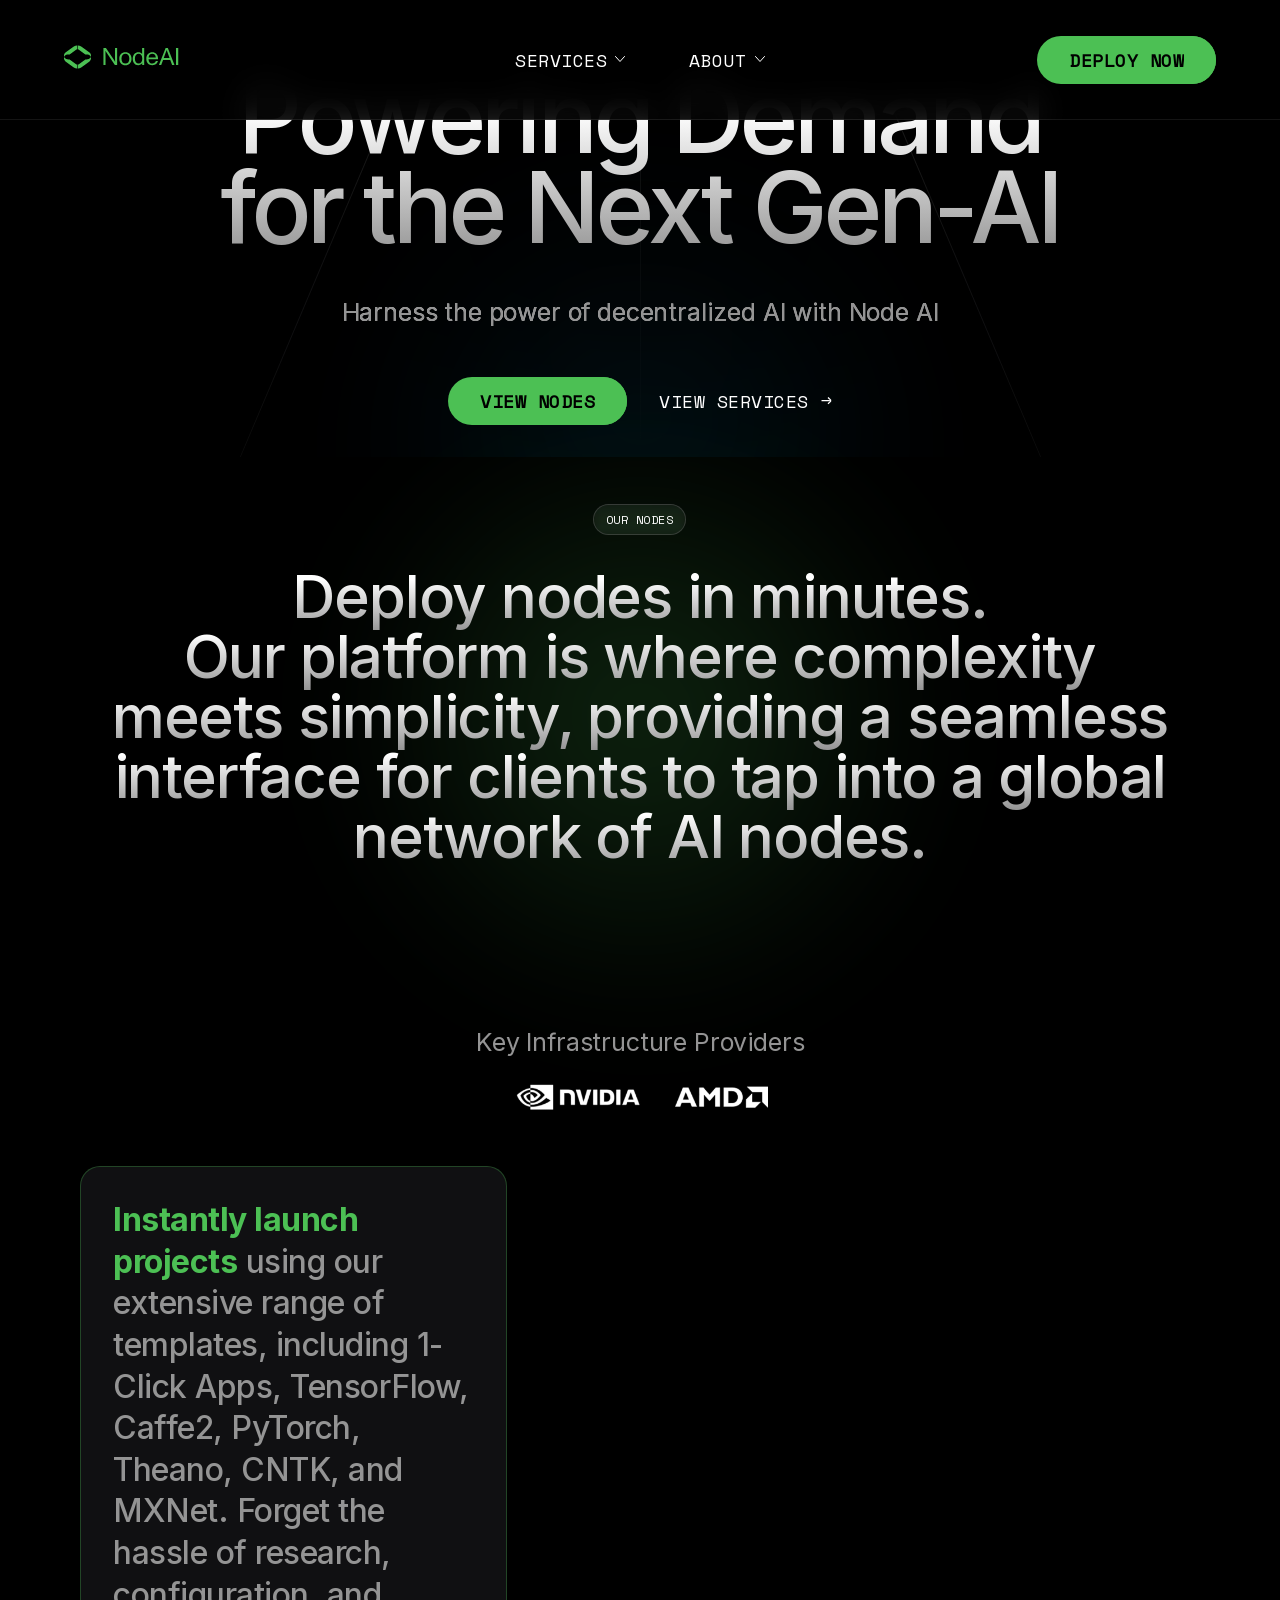
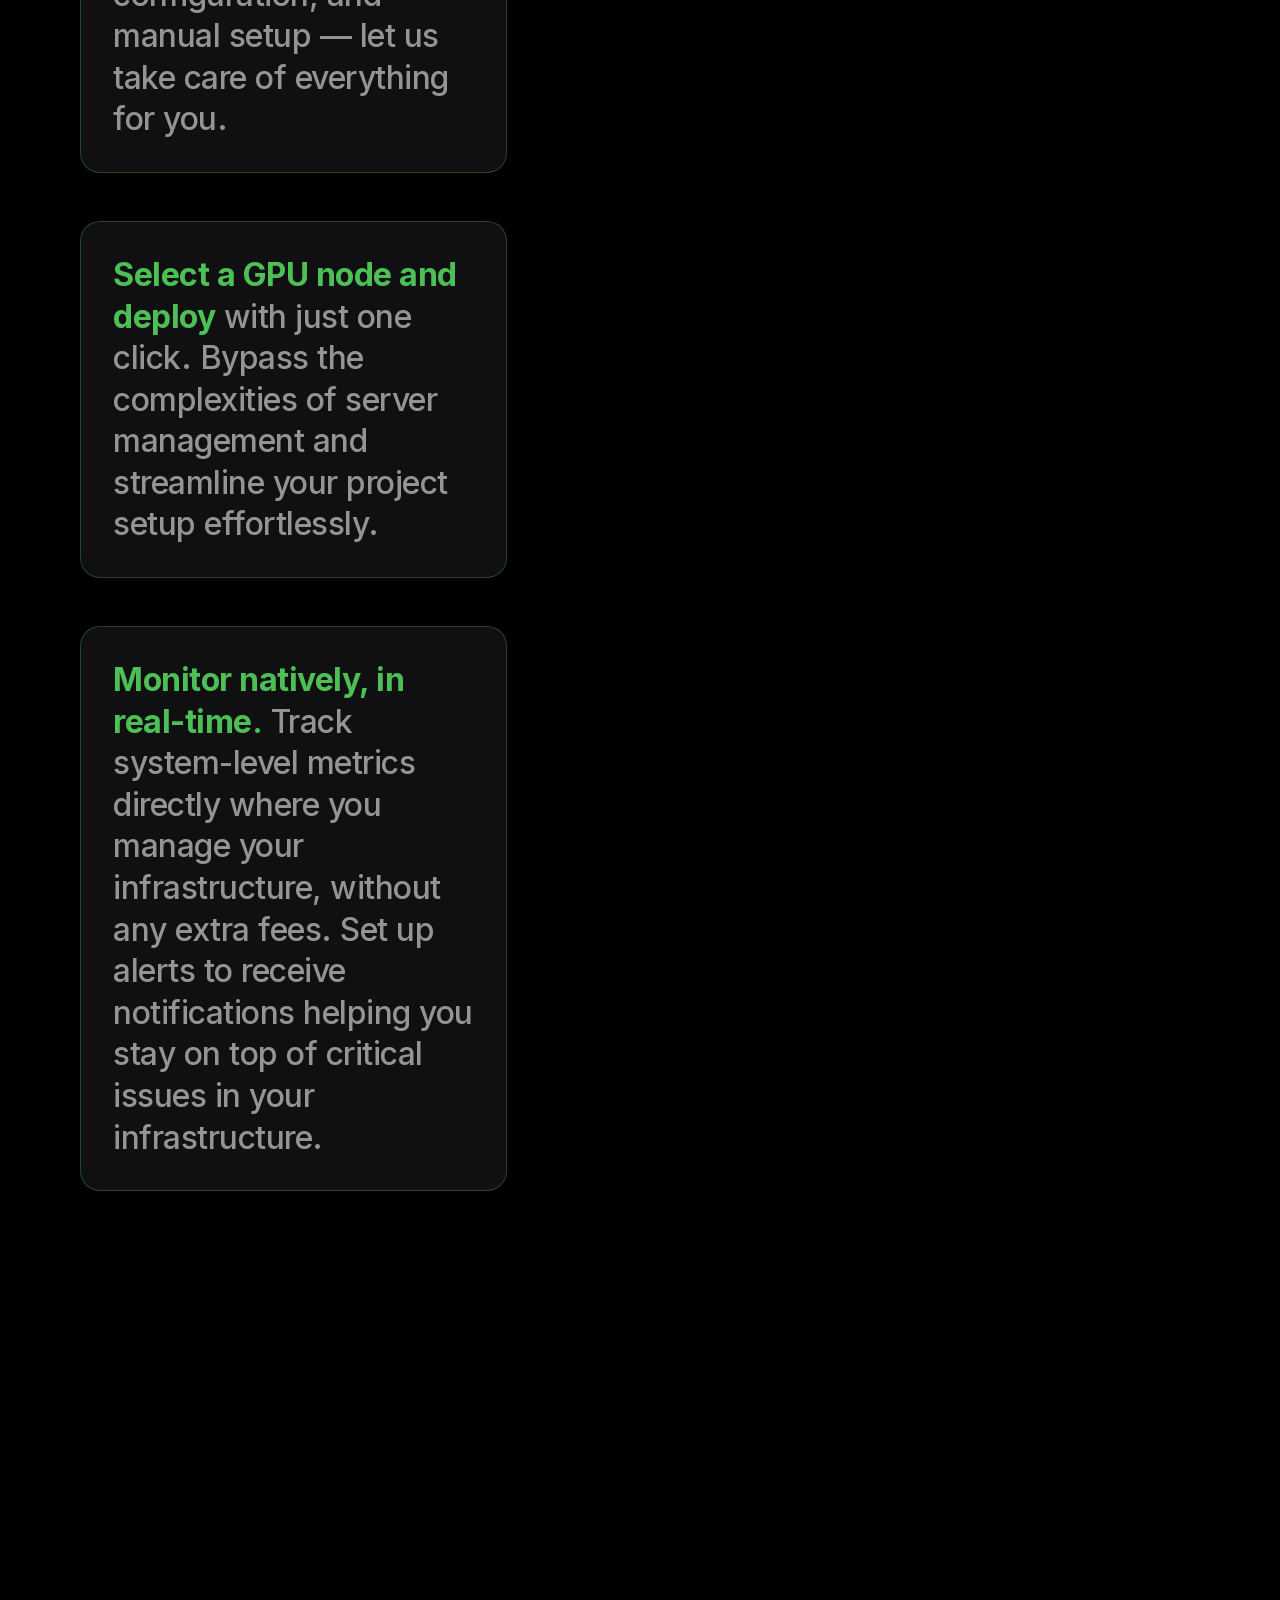
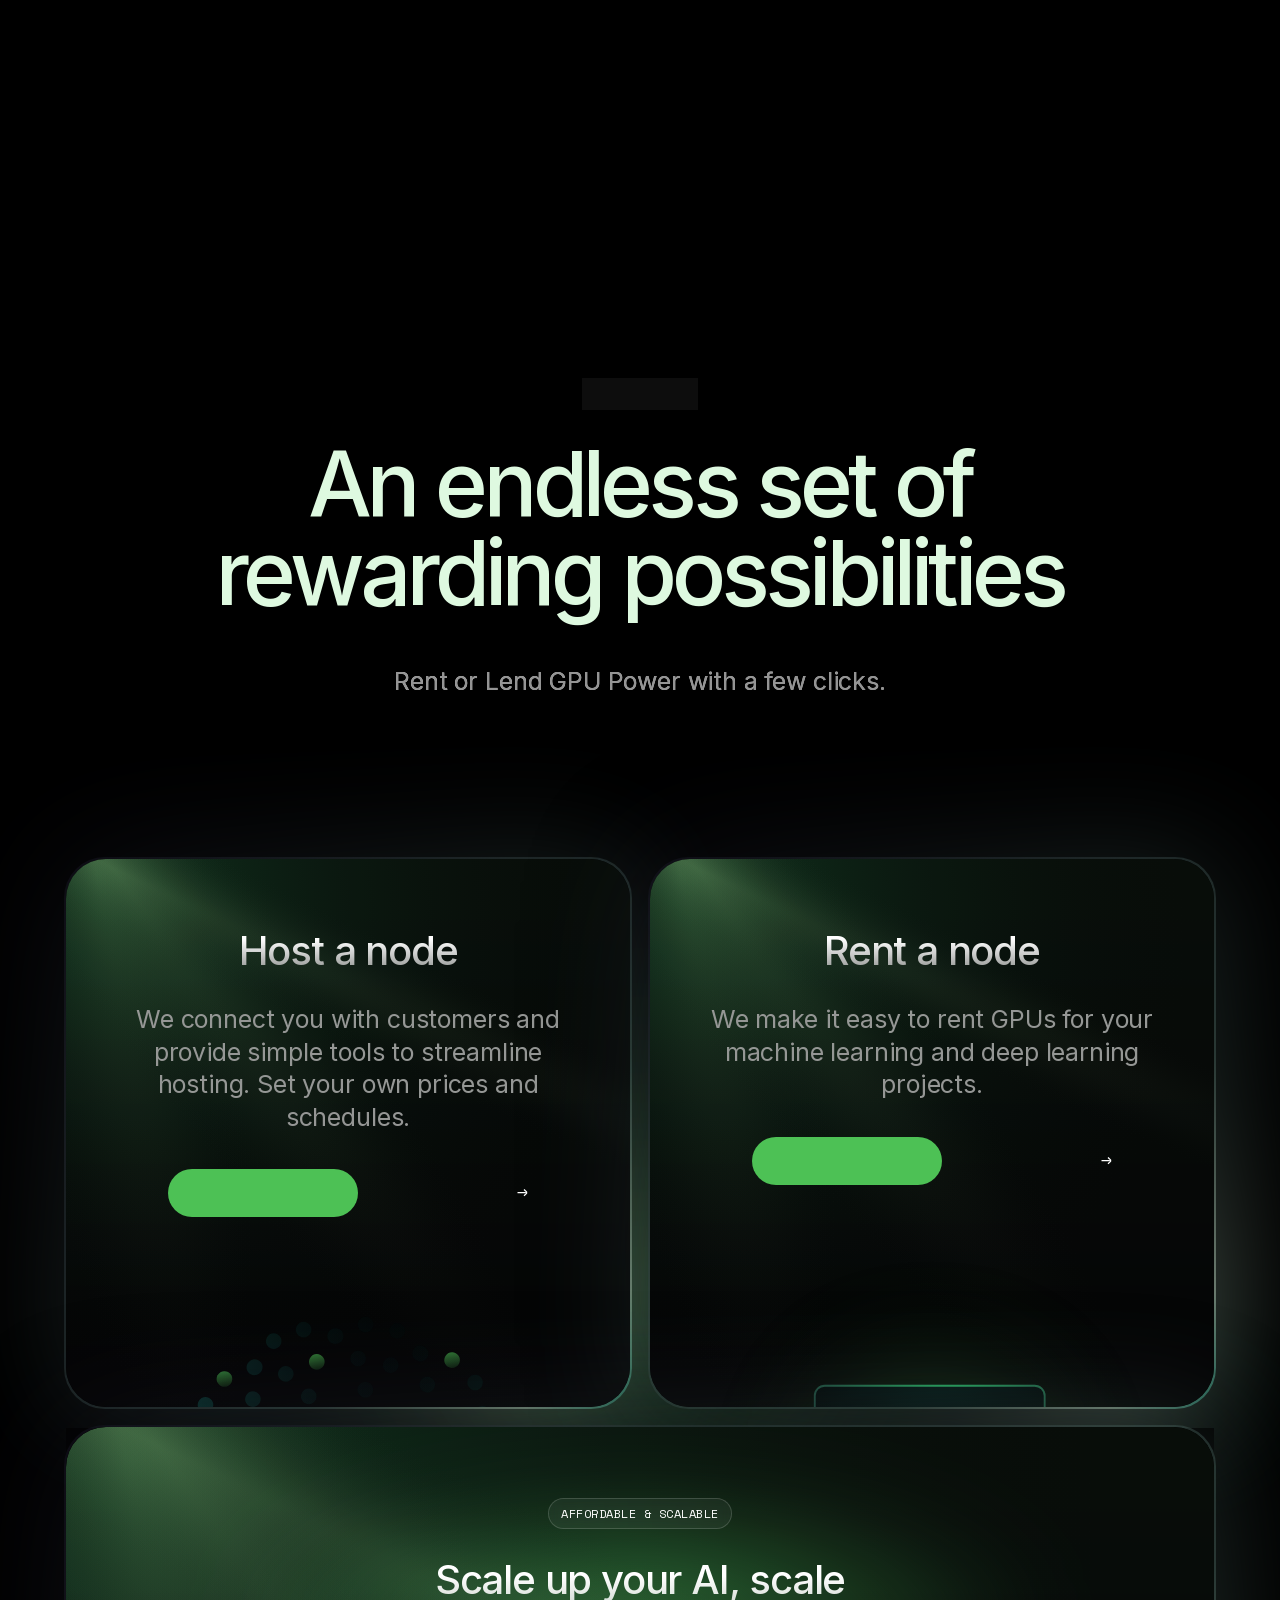
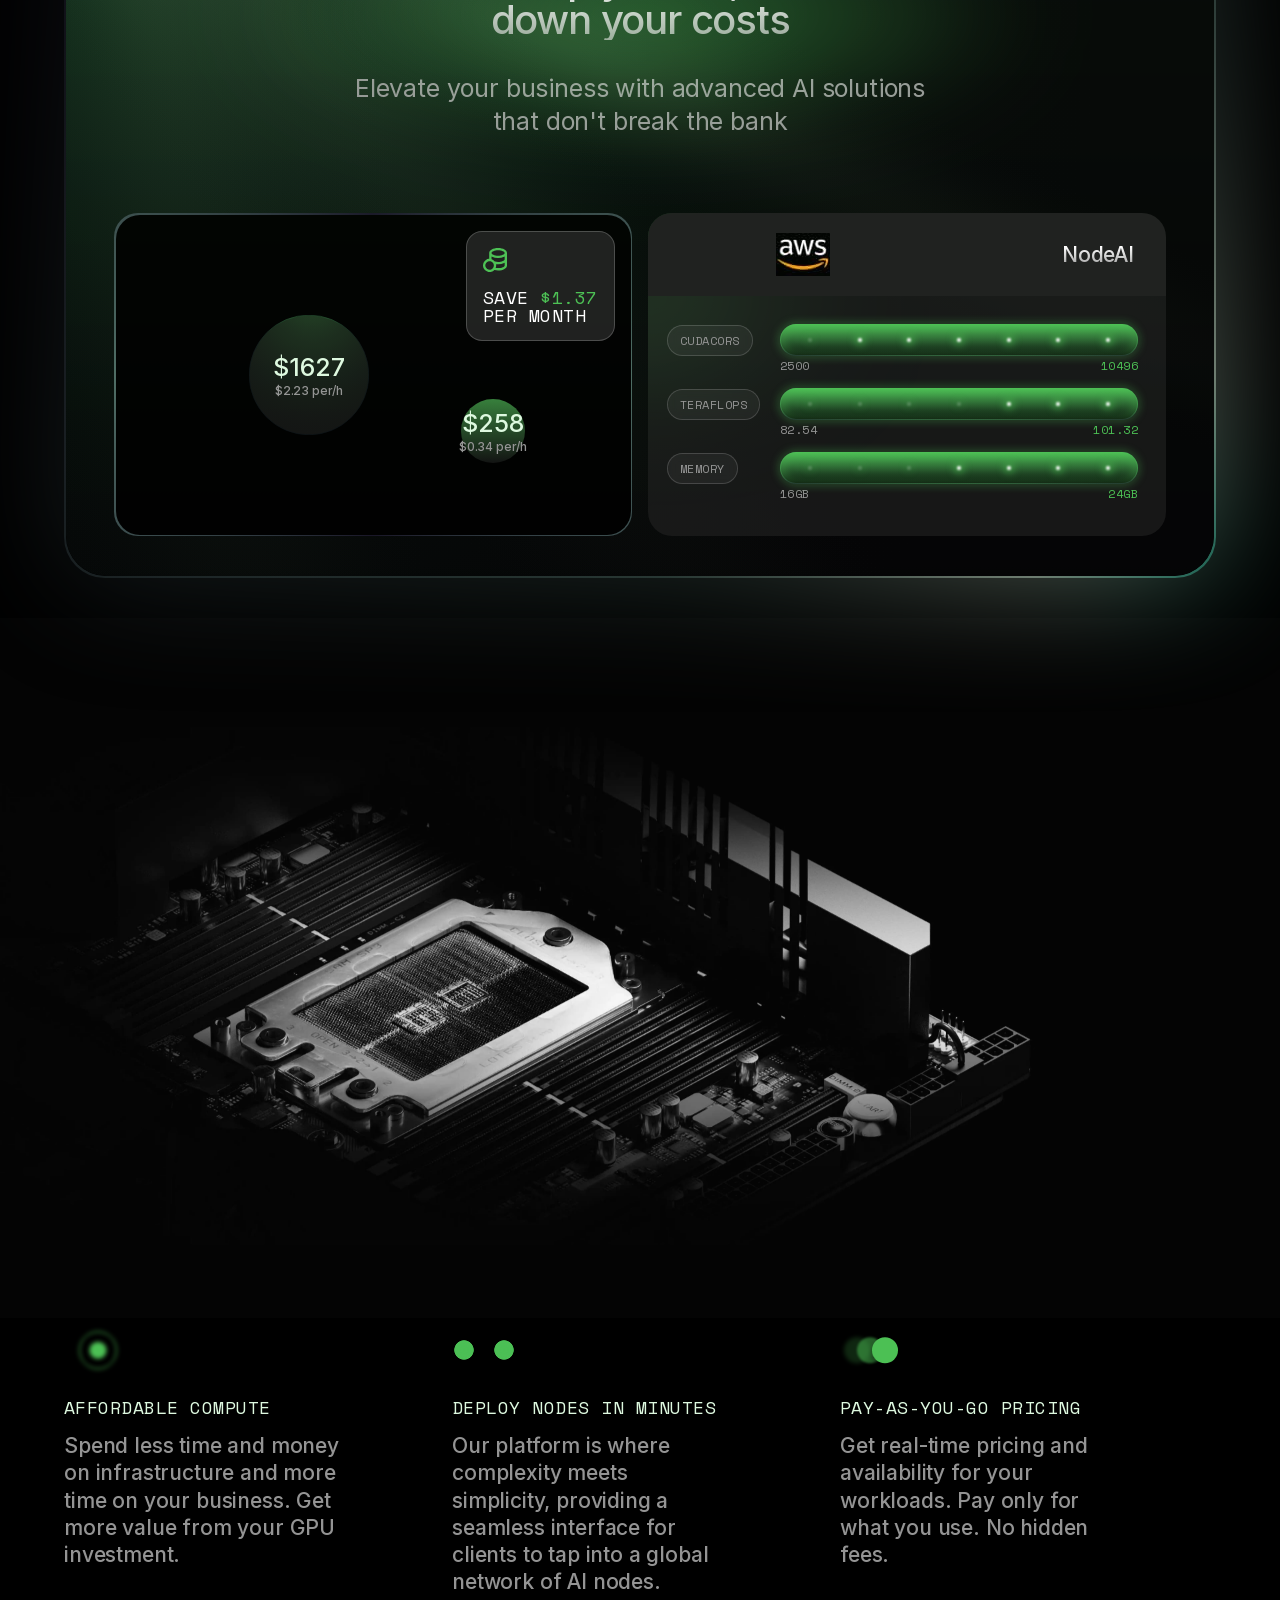
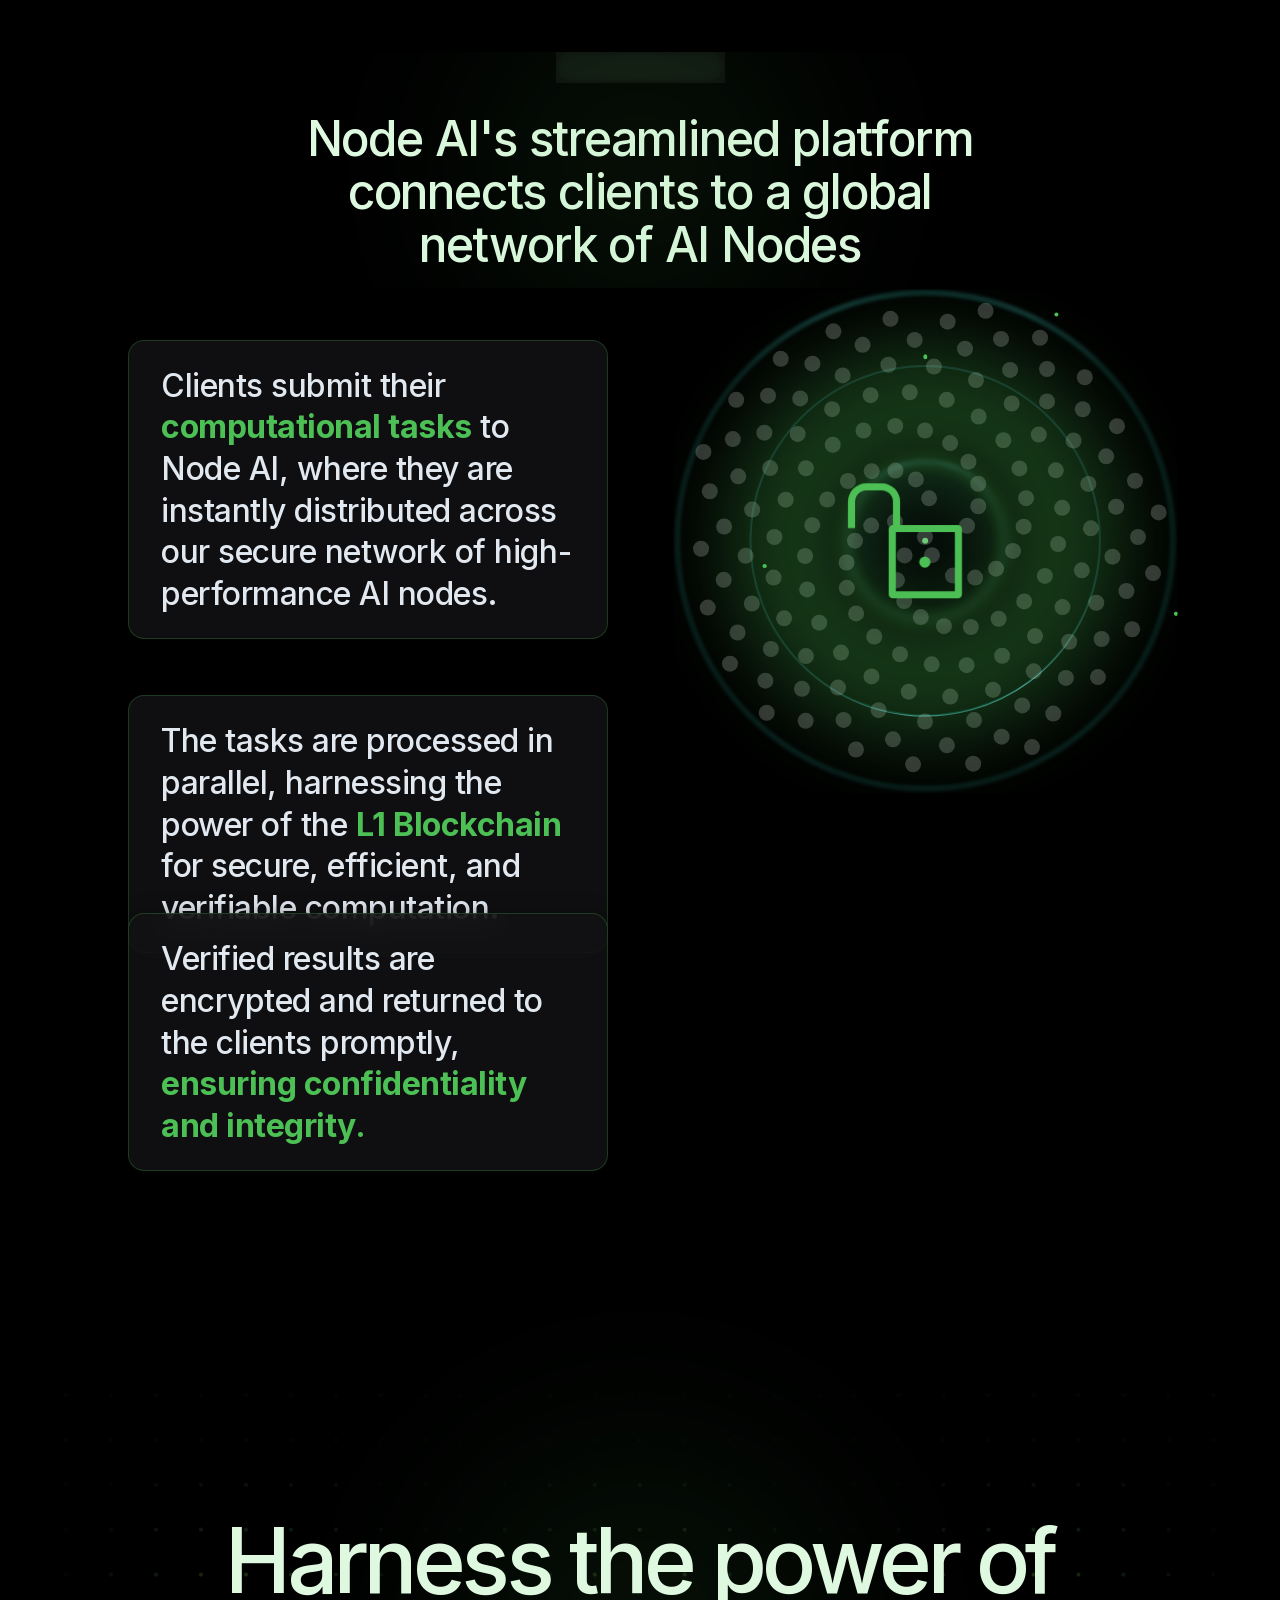
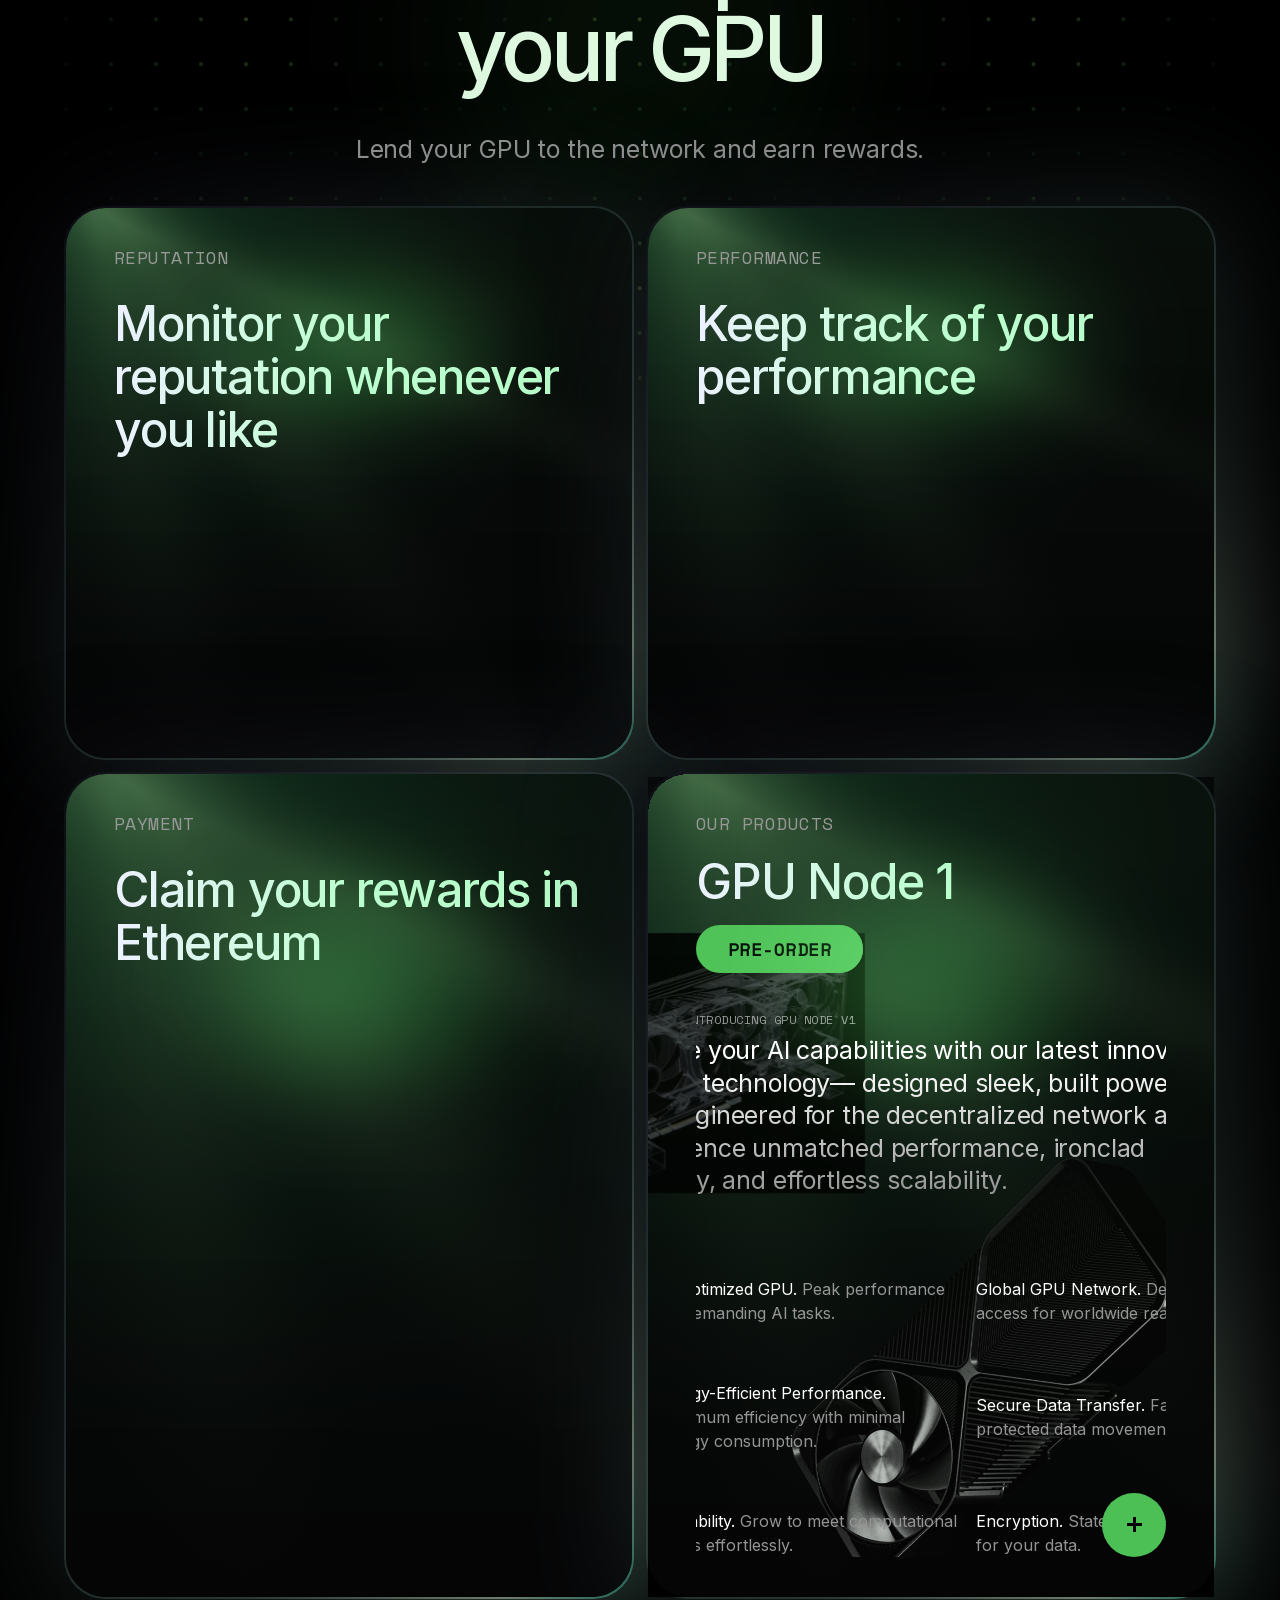
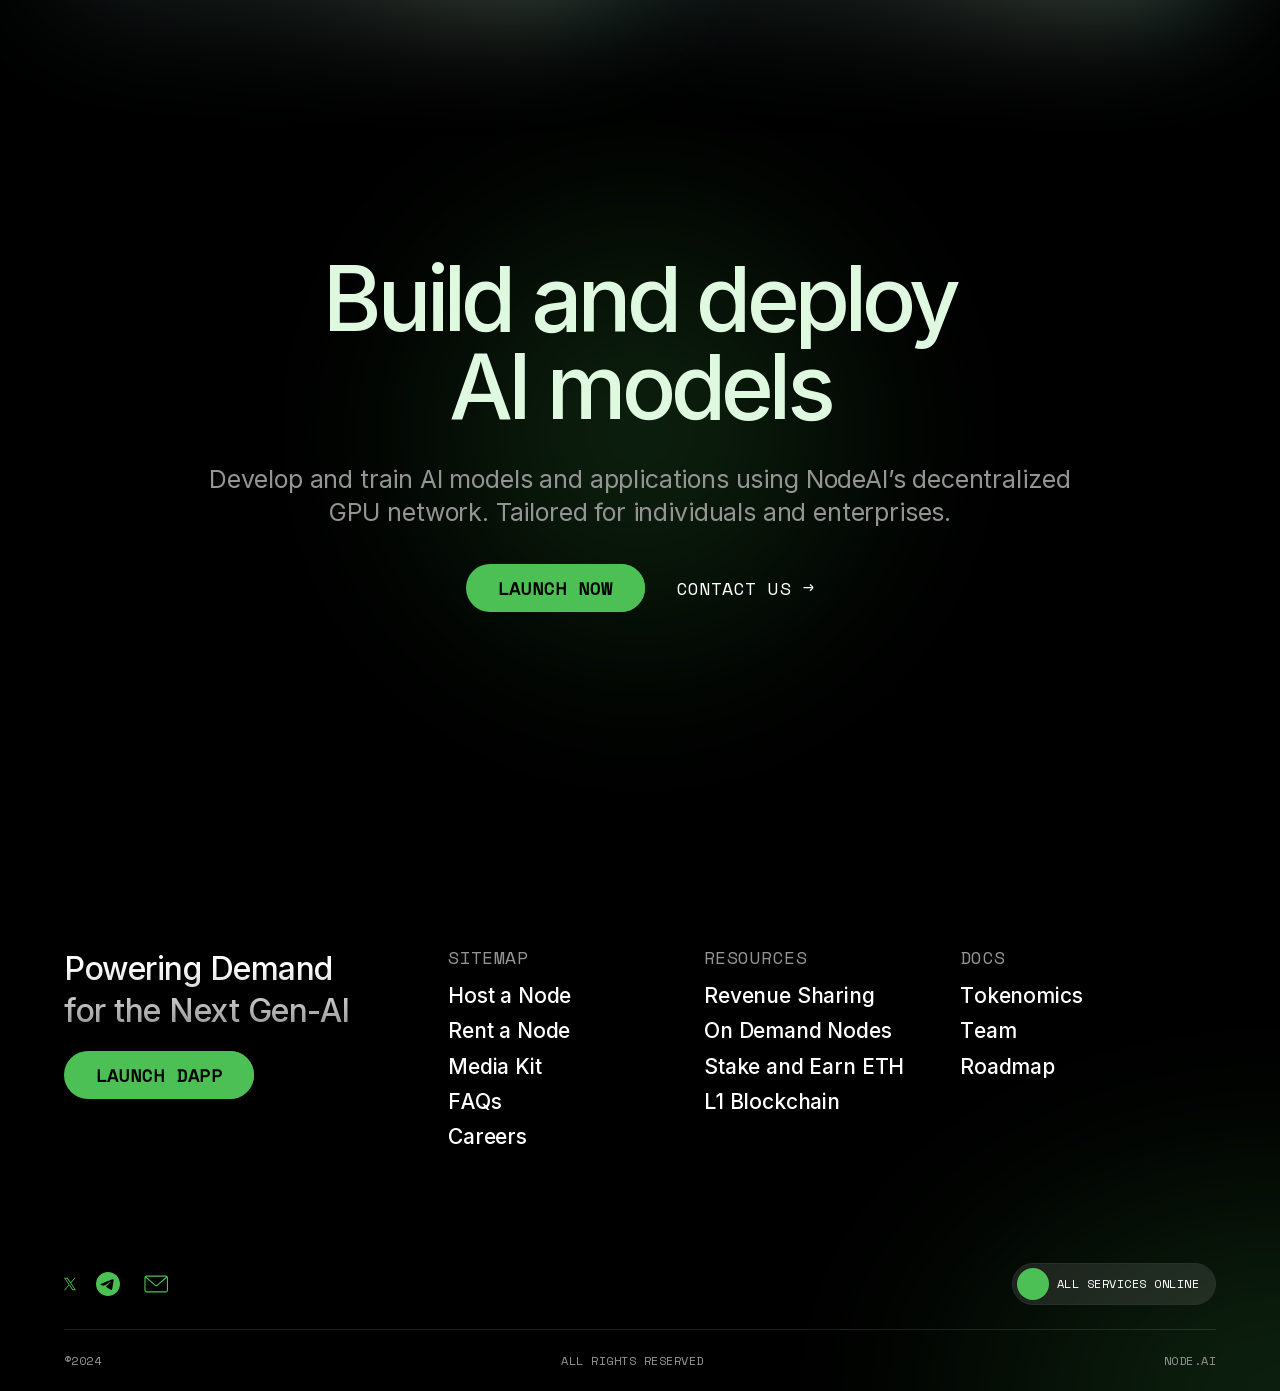
==== commit 8b8cbe10: "Fix deploy body overlapping text, remove Ecosystem/Pricing/Blog tabs, rewrite complete FAQs, and cle" ====
--- a/index.html
+++ b/index.html
@@ -51,19 +51,7 @@
                                                   mono-large text-21 lg:text-sm 
                                                   whitespace-nowrap 
                                                   lg:hover:text-white 
-                                                  translate-y-full" aria-label="Rent a Node" style="transition-delay:200ms" href="rent.html"><div class="overflow-hidden relative h-full"><span class="sr-only">Rent a Node</span><div class="flex"><span class="inline-block transition-transform duration-200 transform translate-y-0" style="transition-delay:0ms">R</span><span class="inline-block transition-transform duration-200 transform translate-y-0" style="transition-delay:10ms">e</span><span class="inline-block transition-transform duration-200 transform translate-y-0" style="transition-delay:20ms">n</span><span class="inline-block transition-transform duration-200 transform translate-y-0" style="transition-delay:30ms">t</span><span class="inline-block transition-transform duration-200 transform translate-y-0" style="transition-delay:40ms">&nbsp;</span><span class="inline-block transition-transform duration-200 transform translate-y-0" style="transition-delay:50ms">a</span><span class="inline-block transition-transform duration-200 transform translate-y-0" style="transition-delay:60ms">&nbsp;</span><span class="inline-block transition-transform duration-200 transform translate-y-0" style="transition-delay:70ms">N</span><span class="inline-block transition-transform duration-200 transform translate-y-0" style="transition-delay:80ms">o</span><span class="inline-block transition-transform duration-200 transform translate-y-0" style="transition-delay:90ms">d</span><span class="inline-block transition-transform duration-200 transform translate-y-0" style="transition-delay:100ms">e</span></div><div class="flex absolute top-full"><span class="inline-block transition-transform duration-200 transform translate-y-0" style="transition-delay:0ms">R</span><span class="inline-block transition-transform duration-200 transform translate-y-0" style="transition-delay:10ms">e</span><span class="inline-block transition-transform duration-200 transform translate-y-0" style="transition-delay:20ms">n</span><span class="inline-block transition-transform duration-200 transform translate-y-0" style="transition-delay:30ms">t</span><span class="inline-block transition-transform duration-200 transform translate-y-0" style="transition-delay:40ms">&nbsp;</span><span class="inline-block transition-transform duration-200 transform translate-y-0" style="transition-delay:50ms">a</span><span class="inline-block transition-transform duration-200 transform translate-y-0" style="transition-delay:60ms">&nbsp;</span><span class="inline-block transition-transform duration-200 transform translate-y-0" style="transition-delay:70ms">N</span><span class="inline-block transition-transform duration-200 transform translate-y-0" style="transition-delay:80ms">o</span><span class="inline-block transition-transform duration-200 transform translate-y-0" style="transition-delay:90ms">d</span><span class="inline-block transition-transform duration-200 transform translate-y-0" style="transition-delay:100ms">e</span></div></div></a></li><li class="relative transition-colors  duration-300 overflow-hidden"><a class="flex transition duration-700 
-                                                  ease-out-expo transform 
-                                                  lg:translate-y-0 
-                                                  mono-large text-21 lg:text-sm 
-                                                  whitespace-nowrap 
-                                                  lg:hover:text-white 
-                                                  translate-y-full" aria-label="Ecosystem" style="transition-delay:150ms" href="ecosystem.html"><div class="overflow-hidden relative h-full"><span class="sr-only">Ecosystem</span><div class="flex"><span class="inline-block transition-transform duration-200 transform translate-y-0" style="transition-delay:0ms">E</span><span class="inline-block transition-transform duration-200 transform translate-y-0" style="transition-delay:10ms">c</span><span class="inline-block transition-transform duration-200 transform translate-y-0" style="transition-delay:20ms">o</span><span class="inline-block transition-transform duration-200 transform translate-y-0" style="transition-delay:30ms">s</span><span class="inline-block transition-transform duration-200 transform translate-y-0" style="transition-delay:40ms">y</span><span class="inline-block transition-transform duration-200 transform translate-y-0" style="transition-delay:50ms">s</span><span class="inline-block transition-transform duration-200 transform translate-y-0" style="transition-delay:60ms">t</span><span class="inline-block transition-transform duration-200 transform translate-y-0" style="transition-delay:70ms">e</span><span class="inline-block transition-transform duration-200 transform translate-y-0" style="transition-delay:80ms">m</span></div><div class="flex absolute top-full"><span class="inline-block transition-transform duration-200 transform translate-y-0" style="transition-delay:0ms">E</span><span class="inline-block transition-transform duration-200 transform translate-y-0" style="transition-delay:10ms">c</span><span class="inline-block transition-transform duration-200 transform translate-y-0" style="transition-delay:20ms">o</span><span class="inline-block transition-transform duration-200 transform translate-y-0" style="transition-delay:30ms">s</span><span class="inline-block transition-transform duration-200 transform translate-y-0" style="transition-delay:40ms">y</span><span class="inline-block transition-transform duration-200 transform translate-y-0" style="transition-delay:50ms">s</span><span class="inline-block transition-transform duration-200 transform translate-y-0" style="transition-delay:60ms">t</span><span class="inline-block transition-transform duration-200 transform translate-y-0" style="transition-delay:70ms">e</span><span class="inline-block transition-transform duration-200 transform translate-y-0" style="transition-delay:80ms">m</span></div></div></a></li><li class="relative transition-colors  duration-300 overflow-hidden"><a class="flex transition duration-700 
-                                                  ease-out-expo transform 
-                                                  lg:translate-y-0 
-                                                  mono-large text-21 lg:text-sm 
-                                                  whitespace-nowrap 
-                                                  lg:hover:text-white 
-                                                  translate-y-full" aria-label="Pricing" style="transition-delay:100ms" href="pricing.html"><div class="overflow-hidden relative h-full"><span class="sr-only">Pricing</span><div class="flex"><span class="inline-block transition-transform duration-200 transform translate-y-0" style="transition-delay:0ms">P</span><span class="inline-block transition-transform duration-200 transform translate-y-0" style="transition-delay:10ms">r</span><span class="inline-block transition-transform duration-200 transform translate-y-0" style="transition-delay:20ms">i</span><span class="inline-block transition-transform duration-200 transform translate-y-0" style="transition-delay:30ms">c</span><span class="inline-block transition-transform duration-200 transform translate-y-0" style="transition-delay:40ms">i</span><span class="inline-block transition-transform duration-200 transform translate-y-0" style="transition-delay:50ms">n</span><span class="inline-block transition-transform duration-200 transform translate-y-0" style="transition-delay:60ms">g</span></div><div class="flex absolute top-full"><span class="inline-block transition-transform duration-200 transform translate-y-0" style="transition-delay:0ms">P</span><span class="inline-block transition-transform duration-200 transform translate-y-0" style="transition-delay:10ms">r</span><span class="inline-block transition-transform duration-200 transform translate-y-0" style="transition-delay:20ms">i</span><span class="inline-block transition-transform duration-200 transform translate-y-0" style="transition-delay:30ms">c</span><span class="inline-block transition-transform duration-200 transform translate-y-0" style="transition-delay:40ms">i</span><span class="inline-block transition-transform duration-200 transform translate-y-0" style="transition-delay:50ms">n</span><span class="inline-block transition-transform duration-200 transform translate-y-0" style="transition-delay:60ms">g</span></div></div></a></li></ul></div></div></li><li class="relative flex-shrink-0 z-20 
+                                                  translate-y-full" aria-label="Rent a Node" style="transition-delay:200ms" href="rent.html"><div class="overflow-hidden relative h-full"><span class="sr-only">Rent a Node</span><div class="flex"><span class="inline-block transition-transform duration-200 transform translate-y-0" style="transition-delay:0ms">R</span><span class="inline-block transition-transform duration-200 transform translate-y-0" style="transition-delay:10ms">e</span><span class="inline-block transition-transform duration-200 transform translate-y-0" style="transition-delay:20ms">n</span><span class="inline-block transition-transform duration-200 transform translate-y-0" style="transition-delay:30ms">t</span><span class="inline-block transition-transform duration-200 transform translate-y-0" style="transition-delay:40ms">&nbsp;</span><span class="inline-block transition-transform duration-200 transform translate-y-0" style="transition-delay:50ms">a</span><span class="inline-block transition-transform duration-200 transform translate-y-0" style="transition-delay:60ms">&nbsp;</span><span class="inline-block transition-transform duration-200 transform translate-y-0" style="transition-delay:70ms">N</span><span class="inline-block transition-transform duration-200 transform translate-y-0" style="transition-delay:80ms">o</span><span class="inline-block transition-transform duration-200 transform translate-y-0" style="transition-delay:90ms">d</span><span class="inline-block transition-transform duration-200 transform translate-y-0" style="transition-delay:100ms">e</span></div><div class="flex absolute top-full"><span class="inline-block transition-transform duration-200 transform translate-y-0" style="transition-delay:0ms">R</span><span class="inline-block transition-transform duration-200 transform translate-y-0" style="transition-delay:10ms">e</span><span class="inline-block transition-transform duration-200 transform translate-y-0" style="transition-delay:20ms">n</span><span class="inline-block transition-transform duration-200 transform translate-y-0" style="transition-delay:30ms">t</span><span class="inline-block transition-transform duration-200 transform translate-y-0" style="transition-delay:40ms">&nbsp;</span><span class="inline-block transition-transform duration-200 transform translate-y-0" style="transition-delay:50ms">a</span><span class="inline-block transition-transform duration-200 transform translate-y-0" style="transition-delay:60ms">&nbsp;</span><span class="inline-block transition-transform duration-200 transform translate-y-0" style="transition-delay:70ms">N</span><span class="inline-block transition-transform duration-200 transform translate-y-0" style="transition-delay:80ms">o</span><span class="inline-block transition-transform duration-200 transform translate-y-0" style="transition-delay:90ms">d</span><span class="inline-block transition-transform duration-200 transform translate-y-0" style="transition-delay:100ms">e</span></div></div></a></li></ul></div></div></li><li class="relative flex-shrink-0 z-20 
                                 lg:pointer-events-auto overflow-hidden
                                 lg:overflow-visible"><div class="relative group"><div class="nav-item h-10 lg:h-auto lg:group-hover/nav:text-grey  lg:group-hover:text-white
                                         text-black lg:text-white
@@ -103,11 +91,7 @@
                                                   mono-large text-21 lg:text-sm 
                                                   whitespace-nowrap 
                                                   lg:hover:text-white 
-                                                  translate-y-full" aria-label="Careers" style="transition-delay:100ms" href="careers.html"><div class="overflow-hidden relative h-full"><span class="sr-only">Careers</span><div class="flex"><span class="inline-block transition-transform duration-200 transform translate-y-0" style="transition-delay:0ms">C</span><span class="inline-block transition-transform duration-200 transform translate-y-0" style="transition-delay:10ms">a</span><span class="inline-block transition-transform duration-200 transform translate-y-0" style="transition-delay:20ms">r</span><span class="inline-block transition-transform duration-200 transform translate-y-0" style="transition-delay:30ms">e</span><span class="inline-block transition-transform duration-200 transform translate-y-0" style="transition-delay:40ms">e</span><span class="inline-block transition-transform duration-200 transform translate-y-0" style="transition-delay:50ms">r</span><span class="inline-block transition-transform duration-200 transform translate-y-0" style="transition-delay:60ms">s</span></div><div class="flex absolute top-full"><span class="inline-block transition-transform duration-200 transform translate-y-0" style="transition-delay:0ms">C</span><span class="inline-block transition-transform duration-200 transform translate-y-0" style="transition-delay:10ms">a</span><span class="inline-block transition-transform duration-200 transform translate-y-0" style="transition-delay:20ms">r</span><span class="inline-block transition-transform duration-200 transform translate-y-0" style="transition-delay:30ms">e</span><span class="inline-block transition-transform duration-200 transform translate-y-0" style="transition-delay:40ms">e</span><span class="inline-block transition-transform duration-200 transform translate-y-0" style="transition-delay:50ms">r</span><span class="inline-block transition-transform duration-200 transform translate-y-0" style="transition-delay:60ms">s</span></div></div></a></li></ul></div></div></li><li class="relative flex-shrink-0 z-20 
-                                lg:pointer-events-auto overflow-hidden
-                                lg:overflow-visible"><div class="h-10 lg:h-auto lg:group-hover/nav:text-grey transition duration-300 ease-out-expo"><a class="nav-item block
-                                      text-38 mono-large lg:text-sm
-                                      lg:hover:text-white" aria-label="Blog" href="blog.html"><div class="overflow-hidden relative h-full"><span class="sr-only">Blog</span><div class="flex"><span class="inline-block transition-transform duration-200 transform translate-y-0" style="transition-delay:0ms">B</span><span class="inline-block transition-transform duration-200 transform translate-y-0" style="transition-delay:10ms">l</span><span class="inline-block transition-transform duration-200 transform translate-y-0" style="transition-delay:20ms">o</span><span class="inline-block transition-transform duration-200 transform translate-y-0" style="transition-delay:30ms">g</span></div><div class="flex absolute top-full"><span class="inline-block transition-transform duration-200 transform translate-y-0" style="transition-delay:0ms">B</span><span class="inline-block transition-transform duration-200 transform translate-y-0" style="transition-delay:10ms">l</span><span class="inline-block transition-transform duration-200 transform translate-y-0" style="transition-delay:20ms">o</span><span class="inline-block transition-transform duration-200 transform translate-y-0" style="transition-delay:30ms">g</span></div></div></a></div></li><li class="flex-shrink-0 relative mt-6 z-50 overflow-hidden lg:hidden"><div class="nav-item h-full"><a class="group " href="deploy.html"><div class="relative text-green flex"><div class="
+                                                  translate-y-full" aria-label="Careers" style="transition-delay:100ms" href="careers.html"><div class="overflow-hidden relative h-full"><span class="sr-only">Careers</span><div class="flex"><span class="inline-block transition-transform duration-200 transform translate-y-0" style="transition-delay:0ms">C</span><span class="inline-block transition-transform duration-200 transform translate-y-0" style="transition-delay:10ms">a</span><span class="inline-block transition-transform duration-200 transform translate-y-0" style="transition-delay:20ms">r</span><span class="inline-block transition-transform duration-200 transform translate-y-0" style="transition-delay:30ms">e</span><span class="inline-block transition-transform duration-200 transform translate-y-0" style="transition-delay:40ms">e</span><span class="inline-block transition-transform duration-200 transform translate-y-0" style="transition-delay:50ms">r</span><span class="inline-block transition-transform duration-200 transform translate-y-0" style="transition-delay:60ms">s</span></div><div class="flex absolute top-full"><span class="inline-block transition-transform duration-200 transform translate-y-0" style="transition-delay:0ms">C</span><span class="inline-block transition-transform duration-200 transform translate-y-0" style="transition-delay:10ms">a</span><span class="inline-block transition-transform duration-200 transform translate-y-0" style="transition-delay:20ms">r</span><span class="inline-block transition-transform duration-200 transform translate-y-0" style="transition-delay:30ms">e</span><span class="inline-block transition-transform duration-200 transform translate-y-0" style="transition-delay:40ms">e</span><span class="inline-block transition-transform duration-200 transform translate-y-0" style="transition-delay:50ms">r</span><span class="inline-block transition-transform duration-200 transform translate-y-0" style="transition-delay:60ms">s</span></div></div></a></li></ul></div></div></li><li class="flex-shrink-0 relative mt-6 z-50 overflow-hidden lg:hidden"><div class="nav-item h-full"><a class="group " href="deploy.html"><div class="relative text-green flex"><div class="
           relative flex flex-row items-center justify-center 
           px-4 md:px-8 h-10 md:h-12 gap-4 
           bg-black rounded-full 
@@ -660,7 +644,7 @@
               md:w-12 md:h-12
               p-3 md:p-0
               bg-green rounded-full
-            "><svg width="18" height="18" viewBox="0 0 18 18" fill="none" xmlns="http://www.w3.org/2000/svg"><path d="M10 1L15.2714 7.02449C16.2611 8.15557 16.2611 9.84444 15.2714 10.9755L10 17" stroke="currentColor" stroke-width="2"></path><path d="M17 9H0" stroke="currentColor" stroke-width="2"></path></svg></div></div></div></a></div><div class="grid grid-cols-2 lg:grid-cols-3 w-full xl:w-2/3 2xl:w-1/2 gap-y-10"><div class="flex flex-col gap-y-2 md:gap-y-2"><div class="mono-large mb-4 md:mb-2 text-14 md:text-sm">Sitemap</div><div><a class="footer-nav-item" href="host.html"><div class="overflow-hidden relative undefined"><span class="sr-only">Host a Node</span><div class="flex"><span class="inline-block transition-transform duration-200 transform translate-y-0" style="transition-delay:0ms">H</span><span class="inline-block transition-transform duration-200 transform translate-y-0" style="transition-delay:10ms">o</span><span class="inline-block transition-transform duration-200 transform translate-y-0" style="transition-delay:20ms">s</span><span class="inline-block transition-transform duration-200 transform translate-y-0" style="transition-delay:30ms">t</span><span class="inline-block transition-transform duration-200 transform translate-y-0" style="transition-delay:40ms">&nbsp;</span><span class="inline-block transition-transform duration-200 transform translate-y-0" style="transition-delay:50ms">a</span><span class="inline-block transition-transform duration-200 transform translate-y-0" style="transition-delay:60ms">&nbsp;</span><span class="inline-block transition-transform duration-200 transform translate-y-0" style="transition-delay:70ms">N</span><span class="inline-block transition-transform duration-200 transform translate-y-0" style="transition-delay:80ms">o</span><span class="inline-block transition-transform duration-200 transform translate-y-0" style="transition-delay:90ms">d</span><span class="inline-block transition-transform duration-200 transform translate-y-0" style="transition-delay:100ms">e</span></div><div class="flex absolute top-full"><span class="inline-block transition-transform duration-200 transform translate-y-0" style="transition-delay:0ms">H</span><span class="inline-block transition-transform duration-200 transform translate-y-0" style="transition-delay:10ms">o</span><span class="inline-block transition-transform duration-200 transform translate-y-0" style="transition-delay:20ms">s</span><span class="inline-block transition-transform duration-200 transform translate-y-0" style="transition-delay:30ms">t</span><span class="inline-block transition-transform duration-200 transform translate-y-0" style="transition-delay:40ms">&nbsp;</span><span class="inline-block transition-transform duration-200 transform translate-y-0" style="transition-delay:50ms">a</span><span class="inline-block transition-transform duration-200 transform translate-y-0" style="transition-delay:60ms">&nbsp;</span><span class="inline-block transition-transform duration-200 transform translate-y-0" style="transition-delay:70ms">N</span><span class="inline-block transition-transform duration-200 transform translate-y-0" style="transition-delay:80ms">o</span><span class="inline-block transition-transform duration-200 transform translate-y-0" style="transition-delay:90ms">d</span><span class="inline-block transition-transform duration-200 transform translate-y-0" style="transition-delay:100ms">e</span></div></div></a></div><div><a class="footer-nav-item" href="rent.html"><div class="overflow-hidden relative undefined"><span class="sr-only">Rent a Node</span><div class="flex"><span class="inline-block transition-transform duration-200 transform translate-y-0" style="transition-delay:0ms">R</span><span class="inline-block transition-transform duration-200 transform translate-y-0" style="transition-delay:10ms">e</span><span class="inline-block transition-transform duration-200 transform translate-y-0" style="transition-delay:20ms">n</span><span class="inline-block transition-transform duration-200 transform translate-y-0" style="transition-delay:30ms">t</span><span class="inline-block transition-transform duration-200 transform translate-y-0" style="transition-delay:40ms">&nbsp;</span><span class="inline-block transition-transform duration-200 transform translate-y-0" style="transition-delay:50ms">a</span><span class="inline-block transition-transform duration-200 transform translate-y-0" style="transition-delay:60ms">&nbsp;</span><span class="inline-block transition-transform duration-200 transform translate-y-0" style="transition-delay:70ms">N</span><span class="inline-block transition-transform duration-200 transform translate-y-0" style="transition-delay:80ms">o</span><span class="inline-block transition-transform duration-200 transform translate-y-0" style="transition-delay:90ms">d</span><span class="inline-block transition-transform duration-200 transform translate-y-0" style="transition-delay:100ms">e</span></div><div class="flex absolute top-full"><span class="inline-block transition-transform duration-200 transform translate-y-0" style="transition-delay:0ms">R</span><span class="inline-block transition-transform duration-200 transform translate-y-0" style="transition-delay:10ms">e</span><span class="inline-block transition-transform duration-200 transform translate-y-0" style="transition-delay:20ms">n</span><span class="inline-block transition-transform duration-200 transform translate-y-0" style="transition-delay:30ms">t</span><span class="inline-block transition-transform duration-200 transform translate-y-0" style="transition-delay:40ms">&nbsp;</span><span class="inline-block transition-transform duration-200 transform translate-y-0" style="transition-delay:50ms">a</span><span class="inline-block transition-transform duration-200 transform translate-y-0" style="transition-delay:60ms">&nbsp;</span><span class="inline-block transition-transform duration-200 transform translate-y-0" style="transition-delay:70ms">N</span><span class="inline-block transition-transform duration-200 transform translate-y-0" style="transition-delay:80ms">o</span><span class="inline-block transition-transform duration-200 transform translate-y-0" style="transition-delay:90ms">d</span><span class="inline-block transition-transform duration-200 transform translate-y-0" style="transition-delay:100ms">e</span></div></div></a></div><div><a class="footer-nav-item" href="ecosystem.html"><div class="overflow-hidden relative undefined"><span class="sr-only">Ecosystem</span><div class="flex"><span class="inline-block transition-transform duration-200 transform translate-y-0" style="transition-delay:0ms">E</span><span class="inline-block transition-transform duration-200 transform translate-y-0" style="transition-delay:10ms">c</span><span class="inline-block transition-transform duration-200 transform translate-y-0" style="transition-delay:20ms">o</span><span class="inline-block transition-transform duration-200 transform translate-y-0" style="transition-delay:30ms">s</span><span class="inline-block transition-transform duration-200 transform translate-y-0" style="transition-delay:40ms">y</span><span class="inline-block transition-transform duration-200 transform translate-y-0" style="transition-delay:50ms">s</span><span class="inline-block transition-transform duration-200 transform translate-y-0" style="transition-delay:60ms">t</span><span class="inline-block transition-transform duration-200 transform translate-y-0" style="transition-delay:70ms">e</span><span class="inline-block transition-transform duration-200 transform translate-y-0" style="transition-delay:80ms">m</span></div><div class="flex absolute top-full"><span class="inline-block transition-transform duration-200 transform translate-y-0" style="transition-delay:0ms">E</span><span class="inline-block transition-transform duration-200 transform translate-y-0" style="transition-delay:10ms">c</span><span class="inline-block transition-transform duration-200 transform translate-y-0" style="transition-delay:20ms">o</span><span class="inline-block transition-transform duration-200 transform translate-y-0" style="transition-delay:30ms">s</span><span class="inline-block transition-transform duration-200 transform translate-y-0" style="transition-delay:40ms">y</span><span class="inline-block transition-transform duration-200 transform translate-y-0" style="transition-delay:50ms">s</span><span class="inline-block transition-transform duration-200 transform translate-y-0" style="transition-delay:60ms">t</span><span class="inline-block transition-transform duration-200 transform translate-y-0" style="transition-delay:70ms">e</span><span class="inline-block transition-transform duration-200 transform translate-y-0" style="transition-delay:80ms">m</span></div></div></a></div><div><a class="footer-nav-item" href="pricing.html"><div class="overflow-hidden relative undefined"><span class="sr-only">Pricing</span><div class="flex"><span class="inline-block transition-transform duration-200 transform translate-y-0" style="transition-delay:0ms">P</span><span class="inline-block transition-transform duration-200 transform translate-y-0" style="transition-delay:10ms">r</span><span class="inline-block transition-transform duration-200 transform translate-y-0" style="transition-delay:20ms">i</span><span class="inline-block transition-transform duration-200 transform translate-y-0" style="transition-delay:30ms">c</span><span class="inline-block transition-transform duration-200 transform translate-y-0" style="transition-delay:40ms">i</span><span class="inline-block transition-transform duration-200 transform translate-y-0" style="transition-delay:50ms">n</span><span class="inline-block transition-transform duration-200 transform translate-y-0" style="transition-delay:60ms">g</span></div><div class="flex absolute top-full"><span class="inline-block transition-transform duration-200 transform translate-y-0" style="transition-delay:0ms">P</span><span class="inline-block transition-transform duration-200 transform translate-y-0" style="transition-delay:10ms">r</span><span class="inline-block transition-transform duration-200 transform translate-y-0" style="transition-delay:20ms">i</span><span class="inline-block transition-transform duration-200 transform translate-y-0" style="transition-delay:30ms">c</span><span class="inline-block transition-transform duration-200 transform translate-y-0" style="transition-delay:40ms">i</span><span class="inline-block transition-transform duration-200 transform translate-y-0" style="transition-delay:50ms">n</span><span class="inline-block transition-transform duration-200 transform translate-y-0" style="transition-delay:60ms">g</span></div></div></a></div><div><a class="footer-nav-item" href="brand.html"><div class="overflow-hidden relative undefined"><span class="sr-only">Media Kit</span><div class="flex"><span class="inline-block transition-transform duration-200 transform translate-y-0" style="transition-delay:0ms">M</span><span class="inline-block transition-transform duration-200 transform translate-y-0" style="transition-delay:10ms">e</span><span class="inline-block transition-transform duration-200 transform translate-y-0" style="transition-delay:20ms">d</span><span class="inline-block transition-transform duration-200 transform translate-y-0" style="transition-delay:30ms">i</span><span class="inline-block transition-transform duration-200 transform translate-y-0" style="transition-delay:40ms">a</span><span class="inline-block transition-transform duration-200 transform translate-y-0" style="transition-delay:50ms">&nbsp;</span><span class="inline-block transition-transform duration-200 transform translate-y-0" style="transition-delay:60ms">K</span><span class="inline-block transition-transform duration-200 transform translate-y-0" style="transition-delay:70ms">i</span><span class="inline-block transition-transform duration-200 transform translate-y-0" style="transition-delay:80ms">t</span></div><div class="flex absolute top-full"><span class="inline-block transition-transform duration-200 transform translate-y-0" style="transition-delay:0ms">M</span><span class="inline-block transition-transform duration-200 transform translate-y-0" style="transition-delay:10ms">e</span><span class="inline-block transition-transform duration-200 transform translate-y-0" style="transition-delay:20ms">d</span><span class="inline-block transition-transform duration-200 transform translate-y-0" style="transition-delay:30ms">i</span><span class="inline-block transition-transform duration-200 transform translate-y-0" style="transition-delay:40ms">a</span><span class="inline-block transition-transform duration-200 transform translate-y-0" style="transition-delay:50ms">&nbsp;</span><span class="inline-block transition-transform duration-200 transform translate-y-0" style="transition-delay:60ms">K</span><span class="inline-block transition-transform duration-200 transform translate-y-0" style="transition-delay:70ms">i</span><span class="inline-block transition-transform duration-200 transform translate-y-0" style="transition-delay:80ms">t</span></div></div></a></div><div><a class="footer-nav-item" href="faqs.html"><div class="overflow-hidden relative undefined"><span class="sr-only">FAQs</span><div class="flex"><span class="inline-block transition-transform duration-200 transform translate-y-0" style="transition-delay:0ms">F</span><span class="inline-block transition-transform duration-200 transform translate-y-0" style="transition-delay:10ms">A</span><span class="inline-block transition-transform duration-200 transform translate-y-0" style="transition-delay:20ms">Q</span><span class="inline-block transition-transform duration-200 transform translate-y-0" style="transition-delay:30ms">s</span></div><div class="flex absolute top-full"><span class="inline-block transition-transform duration-200 transform translate-y-0" style="transition-delay:0ms">F</span><span class="inline-block transition-transform duration-200 transform translate-y-0" style="transition-delay:10ms">A</span><span class="inline-block transition-transform duration-200 transform translate-y-0" style="transition-delay:20ms">Q</span><span class="inline-block transition-transform duration-200 transform translate-y-0" style="transition-delay:30ms">s</span></div></div></a></div><div><a class="footer-nav-item" href="careers.html"><div class="overflow-hidden relative undefined"><span class="sr-only">Careers</span><div class="flex"><span class="inline-block transition-transform duration-200 transform translate-y-0" style="transition-delay:0ms">C</span><span class="inline-block transition-transform duration-200 transform translate-y-0" style="transition-delay:10ms">a</span><span class="inline-block transition-transform duration-200 transform translate-y-0" style="transition-delay:20ms">r</span><span class="inline-block transition-transform duration-200 transform translate-y-0" style="transition-delay:30ms">e</span><span class="inline-block transition-transform duration-200 transform translate-y-0" style="transition-delay:40ms">e</span><span class="inline-block transition-transform duration-200 transform translate-y-0" style="transition-delay:50ms">r</span><span class="inline-block transition-transform duration-200 transform translate-y-0" style="transition-delay:60ms">s</span></div><div class="flex absolute top-full"><span class="inline-block transition-transform duration-200 transform translate-y-0" style="transition-delay:0ms">C</span><span class="inline-block transition-transform duration-200 transform translate-y-0" style="transition-delay:10ms">a</span><span class="inline-block transition-transform duration-200 transform translate-y-0" style="transition-delay:20ms">r</span><span class="inline-block transition-transform duration-200 transform translate-y-0" style="transition-delay:30ms">e</span><span class="inline-block transition-transform duration-200 transform translate-y-0" style="transition-delay:40ms">e</span><span class="inline-block transition-transform duration-200 transform translate-y-0" style="transition-delay:50ms">r</span><span class="inline-block transition-transform duration-200 transform translate-y-0" style="transition-delay:60ms">s</span></div></div></a></div><div><a class="footer-nav-item" href="blog.html"><div class="overflow-hidden relative undefined"><span class="sr-only">Blog</span><div class="flex"><span class="inline-block transition-transform duration-200 transform translate-y-0" style="transition-delay:0ms">B</span><span class="inline-block transition-transform duration-200 transform translate-y-0" style="transition-delay:10ms">l</span><span class="inline-block transition-transform duration-200 transform translate-y-0" style="transition-delay:20ms">o</span><span class="inline-block transition-transform duration-200 transform translate-y-0" style="transition-delay:30ms">g</span></div><div class="flex absolute top-full"><span class="inline-block transition-transform duration-200 transform translate-y-0" style="transition-delay:0ms">B</span><span class="inline-block transition-transform duration-200 transform translate-y-0" style="transition-delay:10ms">l</span><span class="inline-block transition-transform duration-200 transform translate-y-0" style="transition-delay:20ms">o</span><span class="inline-block transition-transform duration-200 transform translate-y-0" style="transition-delay:30ms">g</span></div></div></a></div></div><div class="flex flex-col gap-y-2 md:gap-y-2 items-start"><div class="mono-large mb-4 md:mb-2 text-14 md:text-sm">Resources</div><a class="footer-nav-item" href="https://docs.nodes.ai/docs/features/revenue-sharing"><div class="overflow-hidden relative undefined"><span class="sr-only">Revenue Sharing</span><div class="flex"><span class="inline-block transition-transform duration-200 transform translate-y-0" style="transition-delay:0ms">R</span><span class="inline-block transition-transform duration-200 transform translate-y-0" style="transition-delay:10ms">e</span><span class="inline-block transition-transform duration-200 transform translate-y-0" style="transition-delay:20ms">v</span><span class="inline-block transition-transform duration-200 transform translate-y-0" style="transition-delay:30ms">e</span><span class="inline-block transition-transform duration-200 transform translate-y-0" style="transition-delay:40ms">n</span><span class="inline-block transition-transform duration-200 transform translate-y-0" style="transition-delay:50ms">u</span><span class="inline-block transition-transform duration-200 transform translate-y-0" style="transition-delay:60ms">e</span><span class="inline-block transition-transform duration-200 transform translate-y-0" style="transition-delay:70ms">&nbsp;</span><span class="inline-block transition-transform duration-200 transform translate-y-0" style="transition-delay:80ms">S</span><span class="inline-block transition-transform duration-200 transform translate-y-0" style="transition-delay:90ms">h</span><span class="inline-block transition-transform duration-200 transform translate-y-0" style="transition-delay:100ms">a</span><span class="inline-block transition-transform duration-200 transform translate-y-0" style="transition-delay:110ms">r</span><span class="inline-block transition-transform duration-200 transform translate-y-0" style="transition-delay:120ms">i</span><span class="inline-block transition-transform duration-200 transform translate-y-0" style="transition-delay:130ms">n</span><span class="inline-block transition-transform duration-200 transform translate-y-0" style="transition-delay:140ms">g</span></div><div class="flex absolute top-full"><span class="inline-block transition-transform duration-200 transform translate-y-0" style="transition-delay:0ms">R</span><span class="inline-block transition-transform duration-200 transform translate-y-0" style="transition-delay:10ms">e</span><span class="inline-block transition-transform duration-200 transform translate-y-0" style="transition-delay:20ms">v</span><span class="inline-block transition-transform duration-200 transform translate-y-0" style="transition-delay:30ms">e</span><span class="inline-block transition-transform duration-200 transform translate-y-0" style="transition-delay:40ms">n</span><span class="inline-block transition-transform duration-200 transform translate-y-0" style="transition-delay:50ms">u</span><span class="inline-block transition-transform duration-200 transform translate-y-0" style="transition-delay:60ms">e</span><span class="inline-block transition-transform duration-200 transform translate-y-0" style="transition-delay:70ms">&nbsp;</span><span class="inline-block transition-transform duration-200 transform translate-y-0" style="transition-delay:80ms">S</span><span class="inline-block transition-transform duration-200 transform translate-y-0" style="transition-delay:90ms">h</span><span class="inline-block transition-transform duration-200 transform translate-y-0" style="transition-delay:100ms">a</span><span class="inline-block transition-transform duration-200 transform translate-y-0" style="transition-delay:110ms">r</span><span class="inline-block transition-transform duration-200 transform translate-y-0" style="transition-delay:120ms">i</span><span class="inline-block transition-transform duration-200 transform translate-y-0" style="transition-delay:130ms">n</span><span class="inline-block transition-transform duration-200 transform translate-y-0" style="transition-delay:140ms">g</span></div></div></a><a class="footer-nav-item" href="https://docs.nodes.ai/docs/features/on-demand-nodes"><div class="overflow-hidden relative undefined"><span class="sr-only">On Demand Nodes</span><div class="flex"><span class="inline-block transition-transform duration-200 transform translate-y-0" style="transition-delay:0ms">O</span><span class="inline-block transition-transform duration-200 transform translate-y-0" style="transition-delay:10ms">n</span><span class="inline-block transition-transform duration-200 transform translate-y-0" style="transition-delay:20ms">&nbsp;</span><span class="inline-block transition-transform duration-200 transform translate-y-0" style="transition-delay:30ms">D</span><span class="inline-block transition-transform duration-200 transform translate-y-0" style="transition-delay:40ms">e</span><span class="inline-block transition-transform duration-200 transform translate-y-0" style="transition-delay:50ms">m</span><span class="inline-block transition-transform duration-200 transform translate-y-0" style="transition-delay:60ms">a</span><span class="inline-block transition-transform duration-200 transform translate-y-0" style="transition-delay:70ms">n</span><span class="inline-block transition-transform duration-200 transform translate-y-0" style="transition-delay:80ms">d</span><span class="inline-block transition-transform duration-200 transform translate-y-0" style="transition-delay:90ms">&nbsp;</span><span class="inline-block transition-transform duration-200 transform translate-y-0" style="transition-delay:100ms">N</span><span class="inline-block transition-transform duration-200 transform translate-y-0" style="transition-delay:110ms">o</span><span class="inline-block transition-transform duration-200 transform translate-y-0" style="transition-delay:120ms">d</span><span class="inline-block transition-transform duration-200 transform translate-y-0" style="transition-delay:130ms">e</span><span class="inline-block transition-transform duration-200 transform translate-y-0" style="transition-delay:140ms">s</span></div><div class="flex absolute top-full"><span class="inline-block transition-transform duration-200 transform translate-y-0" style="transition-delay:0ms">O</span><span class="inline-block transition-transform duration-200 transform translate-y-0" style="transition-delay:10ms">n</span><span class="inline-block transition-transform duration-200 transform translate-y-0" style="transition-delay:20ms">&nbsp;</span><span class="inline-block transition-transform duration-200 transform translate-y-0" style="transition-delay:30ms">D</span><span class="inline-block transition-transform duration-200 transform translate-y-0" style="transition-delay:40ms">e</span><span class="inline-block transition-transform duration-200 transform translate-y-0" style="transition-delay:50ms">m</span><span class="inline-block transition-transform duration-200 transform translate-y-0" style="transition-delay:60ms">a</span><span class="inline-block transition-transform duration-200 transform translate-y-0" style="transition-delay:70ms">n</span><span class="inline-block transition-transform duration-200 transform translate-y-0" style="transition-delay:80ms">d</span><span class="inline-block transition-transform duration-200 transform translate-y-0" style="transition-delay:90ms">&nbsp;</span><span class="inline-block transition-transform duration-200 transform translate-y-0" style="transition-delay:100ms">N</span><span class="inline-block transition-transform duration-200 transform translate-y-0" style="transition-delay:110ms">o</span><span class="inline-block transition-transform duration-200 transform translate-y-0" style="transition-delay:120ms">d</span><span class="inline-block transition-transform duration-200 transform translate-y-0" style="transition-delay:130ms">e</span><span class="inline-block transition-transform duration-200 transform translate-y-0" style="transition-delay:140ms">s</span></div></div></a><a class="footer-nav-item" href="https://docs.nodes.ai/docs/features/stake-and-earn"><div class="overflow-hidden relative undefined"><span class="sr-only">Stake and Earn ETH</span><div class="flex"><span class="inline-block transition-transform duration-200 transform translate-y-0" style="transition-delay:0ms">S</span><span class="inline-block transition-transform duration-200 transform translate-y-0" style="transition-delay:10ms">t</span><span class="inline-block transition-transform duration-200 transform translate-y-0" style="transition-delay:20ms">a</span><span class="inline-block transition-transform duration-200 transform translate-y-0" style="transition-delay:30ms">k</span><span class="inline-block transition-transform duration-200 transform translate-y-0" style="transition-delay:40ms">e</span><span class="inline-block transition-transform duration-200 transform translate-y-0" style="transition-delay:50ms">&nbsp;</span><span class="inline-block transition-transform duration-200 transform translate-y-0" style="transition-delay:60ms">a</span><span class="inline-block transition-transform duration-200 transform translate-y-0" style="transition-delay:70ms">n</span><span class="inline-block transition-transform duration-200 transform translate-y-0" style="transition-delay:80ms">d</span><span class="inline-block transition-transform duration-200 transform translate-y-0" style="transition-delay:90ms">&nbsp;</span><span class="inline-block transition-transform duration-200 transform translate-y-0" style="transition-delay:100ms">E</span><span class="inline-block transition-transform duration-200 transform translate-y-0" style="transition-delay:110ms">a</span><span class="inline-block transition-transform duration-200 transform translate-y-0" style="transition-delay:120ms">r</span><span class="inline-block transition-transform duration-200 transform translate-y-0" style="transition-delay:130ms">n</span><span class="inline-block transition-transform duration-200 transform translate-y-0" style="transition-delay:140ms">&nbsp;</span><span class="inline-block transition-transform duration-200 transform translate-y-0" style="transition-delay:150ms">E</span><span class="inline-block transition-transform duration-200 transform translate-y-0" style="transition-delay:160ms">T</span><span class="inline-block transition-transform duration-200 transform translate-y-0" style="transition-delay:170ms">H</span></div><div class="flex absolute top-full"><span class="inline-block transition-transform duration-200 transform translate-y-0" style="transition-delay:0ms">S</span><span class="inline-block transition-transform duration-200 transform translate-y-0" style="transition-delay:10ms">t</span><span class="inline-block transition-transform duration-200 transform translate-y-0" style="transition-delay:20ms">a</span><span class="inline-block transition-transform duration-200 transform translate-y-0" style="transition-delay:30ms">k</span><span class="inline-block transition-transform duration-200 transform translate-y-0" style="transition-delay:40ms">e</span><span class="inline-block transition-transform duration-200 transform translate-y-0" style="transition-delay:50ms">&nbsp;</span><span class="inline-block transition-transform duration-200 transform translate-y-0" style="transition-delay:60ms">a</span><span class="inline-block transition-transform duration-200 transform translate-y-0" style="transition-delay:70ms">n</span><span class="inline-block transition-transform duration-200 transform translate-y-0" style="transition-delay:80ms">d</span><span class="inline-block transition-transform duration-200 transform translate-y-0" style="transition-delay:90ms">&nbsp;</span><span class="inline-block transition-transform duration-200 transform translate-y-0" style="transition-delay:100ms">E</span><span class="inline-block transition-transform duration-200 transform translate-y-0" style="transition-delay:110ms">a</span><span class="inline-block transition-transform duration-200 transform translate-y-0" style="transition-delay:120ms">r</span><span class="inline-block transition-transform duration-200 transform translate-y-0" style="transition-delay:130ms">n</span><span class="inline-block transition-transform duration-200 transform translate-y-0" style="transition-delay:140ms">&nbsp;</span><span class="inline-block transition-transform duration-200 transform translate-y-0" style="transition-delay:150ms">E</span><span class="inline-block transition-transform duration-200 transform translate-y-0" style="transition-delay:160ms">T</span><span class="inline-block transition-transform duration-200 transform translate-y-0" style="transition-delay:170ms">H</span></div></div></a><a class="footer-nav-item" href="https://docs.nodes.ai/docs/features/layer-1-blockchain"><div class="overflow-hidden relative undefined"><span class="sr-only">L1 Blockchain</span><div class="flex"><span class="inline-block transition-transform duration-200 transform translate-y-0" style="transition-delay:0ms">L</span><span class="inline-block transition-transform duration-200 transform translate-y-0" style="transition-delay:10ms">1</span><span class="inline-block transition-transform duration-200 transform translate-y-0" style="transition-delay:20ms">&nbsp;</span><span class="inline-block transition-transform duration-200 transform translate-y-0" style="transition-delay:30ms">B</span><span class="inline-block transition-transform duration-200 transform translate-y-0" style="transition-delay:40ms">l</span><span class="inline-block transition-transform duration-200 transform translate-y-0" style="transition-delay:50ms">o</span><span class="inline-block transition-transform duration-200 transform translate-y-0" style="transition-delay:60ms">c</span><span class="inline-block transition-transform duration-200 transform translate-y-0" style="transition-delay:70ms">k</span><span class="inline-block transition-transform duration-200 transform translate-y-0" style="transition-delay:80ms">c</span><span class="inline-block transition-transform duration-200 transform translate-y-0" style="transition-delay:90ms">h</span><span class="inline-block transition-transform duration-200 transform translate-y-0" style="transition-delay:100ms">a</span><span class="inline-block transition-transform duration-200 transform translate-y-0" style="transition-delay:110ms">i</span><span class="inline-block transition-transform duration-200 transform translate-y-0" style="transition-delay:120ms">n</span></div><div class="flex absolute top-full"><span class="inline-block transition-transform duration-200 transform translate-y-0" style="transition-delay:0ms">L</span><span class="inline-block transition-transform duration-200 transform translate-y-0" style="transition-delay:10ms">1</span><span class="inline-block transition-transform duration-200 transform translate-y-0" style="transition-delay:20ms">&nbsp;</span><span class="inline-block transition-transform duration-200 transform translate-y-0" style="transition-delay:30ms">B</span><span class="inline-block transition-transform duration-200 transform translate-y-0" style="transition-delay:40ms">l</span><span class="inline-block transition-transform duration-200 transform translate-y-0" style="transition-delay:50ms">o</span><span class="inline-block transition-transform duration-200 transform translate-y-0" style="transition-delay:60ms">c</span><span class="inline-block transition-transform duration-200 transform translate-y-0" style="transition-delay:70ms">k</span><span class="inline-block transition-transform duration-200 transform translate-y-0" style="transition-delay:80ms">c</span><span class="inline-block transition-transform duration-200 transform translate-y-0" style="transition-delay:90ms">h</span><span class="inline-block transition-transform duration-200 transform translate-y-0" style="transition-delay:100ms">a</span><span class="inline-block transition-transform duration-200 transform translate-y-0" style="transition-delay:110ms">i</span><span class="inline-block transition-transform duration-200 transform translate-y-0" style="transition-delay:120ms">n</span></div></div></a></div><div class="flex flex-col gap-y-2 md:gap-y-2 items-start"><div class="mono-large mb-4 md:mb-2 text-14 md:text-sm">Docs</div><a class="footer-nav-item" href="https://docs.nodes.ai/docs/intro/tokenomics"><div class="overflow-hidden relative undefined"><span class="sr-only">Tokenomics</span><div class="flex"><span class="inline-block transition-transform duration-200 transform translate-y-0" style="transition-delay:0ms">T</span><span class="inline-block transition-transform duration-200 transform translate-y-0" style="transition-delay:10ms">o</span><span class="inline-block transition-transform duration-200 transform translate-y-0" style="transition-delay:20ms">k</span><span class="inline-block transition-transform duration-200 transform translate-y-0" style="transition-delay:30ms">e</span><span class="inline-block transition-transform duration-200 transform translate-y-0" style="transition-delay:40ms">n</span><span class="inline-block transition-transform duration-200 transform translate-y-0" style="transition-delay:50ms">o</span><span class="inline-block transition-transform duration-200 transform translate-y-0" style="transition-delay:60ms">m</span><span class="inline-block transition-transform duration-200 transform translate-y-0" style="transition-delay:70ms">i</span><span class="inline-block transition-transform duration-200 transform translate-y-0" style="transition-delay:80ms">c</span><span class="inline-block transition-transform duration-200 transform translate-y-0" style="transition-delay:90ms">s</span></div><div class="flex absolute top-full"><span class="inline-block transition-transform duration-200 transform translate-y-0" style="transition-delay:0ms">T</span><span class="inline-block transition-transform duration-200 transform translate-y-0" style="transition-delay:10ms">o</span><span class="inline-block transition-transform duration-200 transform translate-y-0" style="transition-delay:20ms">k</span><span class="inline-block transition-transform duration-200 transform translate-y-0" style="transition-delay:30ms">e</span><span class="inline-block transition-transform duration-200 transform translate-y-0" style="transition-delay:40ms">n</span><span class="inline-block transition-transform duration-200 transform translate-y-0" style="transition-delay:50ms">o</span><span class="inline-block transition-transform duration-200 transform translate-y-0" style="transition-delay:60ms">m</span><span class="inline-block transition-transform duration-200 transform translate-y-0" style="transition-delay:70ms">i</span><span class="inline-block transition-transform duration-200 transform translate-y-0" style="transition-delay:80ms">c</span><span class="inline-block transition-transform duration-200 transform translate-y-0" style="transition-delay:90ms">s</span></div></div></a><a class="footer-nav-item" href="https://docs.nodes.ai/docs/intro/team"><div class="overflow-hidden relative undefined"><span class="sr-only">Team</span><div class="flex"><span class="inline-block transition-transform duration-200 transform translate-y-0" style="transition-delay:0ms">T</span><span class="inline-block transition-transform duration-200 transform translate-y-0" style="transition-delay:10ms">e</span><span class="inline-block transition-transform duration-200 transform translate-y-0" style="transition-delay:20ms">a</span><span class="inline-block transition-transform duration-200 transform translate-y-0" style="transition-delay:30ms">m</span></div><div class="flex absolute top-full"><span class="inline-block transition-transform duration-200 transform translate-y-0" style="transition-delay:0ms">T</span><span class="inline-block transition-transform duration-200 transform translate-y-0" style="transition-delay:10ms">e</span><span class="inline-block transition-transform duration-200 transform translate-y-0" style="transition-delay:20ms">a</span><span class="inline-block transition-transform duration-200 transform translate-y-0" style="transition-delay:30ms">m</span></div></div></a><a class="footer-nav-item" href="https://docs.nodes.ai/docs/intro/roadmap"><div class="overflow-hidden relative undefined"><span class="sr-only">Roadmap</span><div class="flex"><span class="inline-block transition-transform duration-200 transform translate-y-0" style="transition-delay:0ms">R</span><span class="inline-block transition-transform duration-200 transform translate-y-0" style="transition-delay:10ms">o</span><span class="inline-block transition-transform duration-200 transform translate-y-0" style="transition-delay:20ms">a</span><span class="inline-block transition-transform duration-200 transform translate-y-0" style="transition-delay:30ms">d</span><span class="inline-block transition-transform duration-200 transform translate-y-0" style="transition-delay:40ms">m</span><span class="inline-block transition-transform duration-200 transform translate-y-0" style="transition-delay:50ms">a</span><span class="inline-block transition-transform duration-200 transform translate-y-0" style="transition-delay:60ms">p</span></div><div class="flex absolute top-full"><span class="inline-block transition-transform duration-200 transform translate-y-0" style="transition-delay:0ms">R</span><span class="inline-block transition-transform duration-200 transform translate-y-0" style="transition-delay:10ms">o</span><span class="inline-block transition-transform duration-200 transform translate-y-0" style="transition-delay:20ms">a</span><span class="inline-block transition-transform duration-200 transform translate-y-0" style="transition-delay:30ms">d</span><span class="inline-block transition-transform duration-200 transform translate-y-0" style="transition-delay:40ms">m</span><span class="inline-block transition-transform duration-200 transform translate-y-0" style="transition-delay:50ms">a</span><span class="inline-block transition-transform duration-200 transform translate-y-0" style="transition-delay:60ms">p</span></div></div></a></div></div></div><div class="flex flex-col xl:flex-row w-full xl:justify-between items-start xl:items-center mb-4 md:mb-0"><div class="flex flex-row items-center gap-x-4 text-green mb-6 xl:mb-0"><a class="h-6 transition duration-300 hover:opacity-50" aria-label="Twitter" href="https://twitter.com/NodeAIETH"><svg class="h-full" width="12" height="12.27" viewBox="0 0 1200 1227" fill="none" xmlns="http://www.w3.org/2000/svg"><path d="M714.163 519.284L1160.89 0H1055.03L667.137 450.887L357.328 0H0L468.492 681.821L0 1226.37H105.866L515.491 750.218L842.672 1226.37H1200L714.137 519.284H714.163ZM569.165 687.828L521.697 619.934L144.011 79.6944H306.615L611.412 515.685L658.88 583.579L1055.08 1150.3H892.476L569.165 687.854V687.828Z" fill="currentColor"></path></svg></a><a class="h-6 transition duration-300 hover:opacity-50" aria-label="Telegram" href="https://t.me/nodeaieth"><svg width="32" height="32" viewBox="0 0 32 32" fill="none" xmlns="http://www.w3.org/2000/svg" class="h-full"><g clip-path="url(#clip0_584_3234)"><path d="M16 0C11.7575 0 7.685 1.68675 4.6875 4.68625C1.68691 7.68694 0.000831175 11.7565 0 16C0 20.2417 1.6875 24.3142 4.6875 27.3137C7.685 30.3132 11.7575 32 16 32C20.2425 32 24.315 30.3132 27.3125 27.3137C30.3125 24.3142 32 20.2417 32 16C32 11.7583 30.3125 7.68575 27.3125 4.68625C24.315 1.68675 20.2425 0 16 0Z" fill="#4CC054"></path><path d="M7.24311 15.8311C11.9081 13.7991 15.0181 12.4593 16.5731 11.8121C21.0181 9.96381 21.9406 9.64281 22.5431 9.63193C22.6756 9.62981 22.9706 9.66256 23.1631 9.81818C23.3231 9.94943 23.3681 10.1269 23.3906 10.2516C23.4106 10.3761 23.4381 10.6598 23.4156 10.8813C23.1756 13.4113 22.1331 19.5508 21.6031 22.3846C21.3806 23.5836 20.9381 23.9856 20.5106 24.0248C19.5806 24.1103 18.8756 23.4108 17.9756 22.8211C16.5681 21.8978 15.7731 21.3233 14.4056 20.4226C12.8256 19.3816 13.8506 18.8093 14.7506 17.8743C14.9856 17.6296 19.0806 13.9058 19.1581 13.5681C19.1681 13.5258 19.1781 13.3683 19.0831 13.2853C18.9906 13.2021 18.8531 13.2306 18.7531 13.2531C18.6106 13.2851 16.3631 14.7721 12.0031 17.7138C11.3656 18.1523 10.7881 18.3661 10.2681 18.3548C9.69811 18.3426 8.59811 18.0318 7.78061 17.7663C6.78061 17.4406 5.98311 17.2683 6.05311 16.7151C6.08811 16.4271 6.48561 16.1323 7.24311 15.8311Z" fill="#000"></path></g><defs><clipPath id="clip0_584_3234"><rect width="32" height="32" fill="#fff"></rect></clipPath></defs></svg></a><a class="h-6 transition duration-300 hover:opacity-50" aria-label="Email" href="mailto:hello@nodes.ai"><svg width="32" height="32" viewBox="0 0 32 32" fill="none" xmlns="http://www.w3.org/2000/svg" class="h-full"><path d="M3.55478 4.77246C1.90892 4.77246 0.560547 6.12083 0.560547 7.76669V24.235C0.560547 25.8808 1.90892 27.2292 3.55478 27.2292H29.0058C30.6516 27.2292 32 25.8808 32 24.235V7.76669C32 6.12083 30.6516 4.77246 29.0058 4.77246H3.55478ZM3.55478 6.26958H29.0058C29.2164 6.26958 29.4107 6.31199 29.5906 6.38654L17.3563 17.0184C16.675 17.61 15.861 17.61 15.1808 17.0184L2.96997 6.38654C3.14981 6.31199 3.34419 6.26958 3.55478 6.26958ZM2.08106 7.60295L14.1983 18.1412C15.39 19.1779 17.1469 19.1763 18.3388 18.1412L30.4795 7.60295C30.4853 7.65797 30.5029 7.70982 30.5029 7.76669V24.235C30.5029 25.0773 29.8481 25.7321 29.0058 25.7321H3.55478C2.71243 25.7321 2.05766 25.0773 2.05766 24.235V7.76669C2.05766 7.70982 2.07522 7.65797 2.08106 7.60295Z" fill="currentColor"></path></svg></a></div><div class="
+            "><svg width="18" height="18" viewBox="0 0 18 18" fill="none" xmlns="http://www.w3.org/2000/svg"><path d="M10 1L15.2714 7.02449C16.2611 8.15557 16.2611 9.84444 15.2714 10.9755L10 17" stroke="currentColor" stroke-width="2"></path><path d="M17 9H0" stroke="currentColor" stroke-width="2"></path></svg></div></div></div></a></div><div class="grid grid-cols-2 lg:grid-cols-3 w-full xl:w-2/3 2xl:w-1/2 gap-y-10"><div class="flex flex-col gap-y-2 md:gap-y-2"><div class="mono-large mb-4 md:mb-2 text-14 md:text-sm">Sitemap</div><div><a class="footer-nav-item" href="host.html"><div class="overflow-hidden relative undefined"><span class="sr-only">Host a Node</span><div class="flex"><span class="inline-block transition-transform duration-200 transform translate-y-0" style="transition-delay:0ms">H</span><span class="inline-block transition-transform duration-200 transform translate-y-0" style="transition-delay:10ms">o</span><span class="inline-block transition-transform duration-200 transform translate-y-0" style="transition-delay:20ms">s</span><span class="inline-block transition-transform duration-200 transform translate-y-0" style="transition-delay:30ms">t</span><span class="inline-block transition-transform duration-200 transform translate-y-0" style="transition-delay:40ms">&nbsp;</span><span class="inline-block transition-transform duration-200 transform translate-y-0" style="transition-delay:50ms">a</span><span class="inline-block transition-transform duration-200 transform translate-y-0" style="transition-delay:60ms">&nbsp;</span><span class="inline-block transition-transform duration-200 transform translate-y-0" style="transition-delay:70ms">N</span><span class="inline-block transition-transform duration-200 transform translate-y-0" style="transition-delay:80ms">o</span><span class="inline-block transition-transform duration-200 transform translate-y-0" style="transition-delay:90ms">d</span><span class="inline-block transition-transform duration-200 transform translate-y-0" style="transition-delay:100ms">e</span></div><div class="flex absolute top-full"><span class="inline-block transition-transform duration-200 transform translate-y-0" style="transition-delay:0ms">H</span><span class="inline-block transition-transform duration-200 transform translate-y-0" style="transition-delay:10ms">o</span><span class="inline-block transition-transform duration-200 transform translate-y-0" style="transition-delay:20ms">s</span><span class="inline-block transition-transform duration-200 transform translate-y-0" style="transition-delay:30ms">t</span><span class="inline-block transition-transform duration-200 transform translate-y-0" style="transition-delay:40ms">&nbsp;</span><span class="inline-block transition-transform duration-200 transform translate-y-0" style="transition-delay:50ms">a</span><span class="inline-block transition-transform duration-200 transform translate-y-0" style="transition-delay:60ms">&nbsp;</span><span class="inline-block transition-transform duration-200 transform translate-y-0" style="transition-delay:70ms">N</span><span class="inline-block transition-transform duration-200 transform translate-y-0" style="transition-delay:80ms">o</span><span class="inline-block transition-transform duration-200 transform translate-y-0" style="transition-delay:90ms">d</span><span class="inline-block transition-transform duration-200 transform translate-y-0" style="transition-delay:100ms">e</span></div></div></a></div><div><a class="footer-nav-item" href="rent.html"><div class="overflow-hidden relative undefined"><span class="sr-only">Rent a Node</span><div class="flex"><span class="inline-block transition-transform duration-200 transform translate-y-0" style="transition-delay:0ms">R</span><span class="inline-block transition-transform duration-200 transform translate-y-0" style="transition-delay:10ms">e</span><span class="inline-block transition-transform duration-200 transform translate-y-0" style="transition-delay:20ms">n</span><span class="inline-block transition-transform duration-200 transform translate-y-0" style="transition-delay:30ms">t</span><span class="inline-block transition-transform duration-200 transform translate-y-0" style="transition-delay:40ms">&nbsp;</span><span class="inline-block transition-transform duration-200 transform translate-y-0" style="transition-delay:50ms">a</span><span class="inline-block transition-transform duration-200 transform translate-y-0" style="transition-delay:60ms">&nbsp;</span><span class="inline-block transition-transform duration-200 transform translate-y-0" style="transition-delay:70ms">N</span><span class="inline-block transition-transform duration-200 transform translate-y-0" style="transition-delay:80ms">o</span><span class="inline-block transition-transform duration-200 transform translate-y-0" style="transition-delay:90ms">d</span><span class="inline-block transition-transform duration-200 transform translate-y-0" style="transition-delay:100ms">e</span></div><div class="flex absolute top-full"><span class="inline-block transition-transform duration-200 transform translate-y-0" style="transition-delay:0ms">R</span><span class="inline-block transition-transform duration-200 transform translate-y-0" style="transition-delay:10ms">e</span><span class="inline-block transition-transform duration-200 transform translate-y-0" style="transition-delay:20ms">n</span><span class="inline-block transition-transform duration-200 transform translate-y-0" style="transition-delay:30ms">t</span><span class="inline-block transition-transform duration-200 transform translate-y-0" style="transition-delay:40ms">&nbsp;</span><span class="inline-block transition-transform duration-200 transform translate-y-0" style="transition-delay:50ms">a</span><span class="inline-block transition-transform duration-200 transform translate-y-0" style="transition-delay:60ms">&nbsp;</span><span class="inline-block transition-transform duration-200 transform translate-y-0" style="transition-delay:70ms">N</span><span class="inline-block transition-transform duration-200 transform translate-y-0" style="transition-delay:80ms">o</span><span class="inline-block transition-transform duration-200 transform translate-y-0" style="transition-delay:90ms">d</span><span class="inline-block transition-transform duration-200 transform translate-y-0" style="transition-delay:100ms">e</span></div></div></a></div><div><a class="footer-nav-item" href="brand.html"><div class="overflow-hidden relative undefined"><span class="sr-only">Media Kit</span><div class="flex"><span class="inline-block transition-transform duration-200 transform translate-y-0" style="transition-delay:0ms">M</span><span class="inline-block transition-transform duration-200 transform translate-y-0" style="transition-delay:10ms">e</span><span class="inline-block transition-transform duration-200 transform translate-y-0" style="transition-delay:20ms">d</span><span class="inline-block transition-transform duration-200 transform translate-y-0" style="transition-delay:30ms">i</span><span class="inline-block transition-transform duration-200 transform translate-y-0" style="transition-delay:40ms">a</span><span class="inline-block transition-transform duration-200 transform translate-y-0" style="transition-delay:50ms">&nbsp;</span><span class="inline-block transition-transform duration-200 transform translate-y-0" style="transition-delay:60ms">K</span><span class="inline-block transition-transform duration-200 transform translate-y-0" style="transition-delay:70ms">i</span><span class="inline-block transition-transform duration-200 transform translate-y-0" style="transition-delay:80ms">t</span></div><div class="flex absolute top-full"><span class="inline-block transition-transform duration-200 transform translate-y-0" style="transition-delay:0ms">M</span><span class="inline-block transition-transform duration-200 transform translate-y-0" style="transition-delay:10ms">e</span><span class="inline-block transition-transform duration-200 transform translate-y-0" style="transition-delay:20ms">d</span><span class="inline-block transition-transform duration-200 transform translate-y-0" style="transition-delay:30ms">i</span><span class="inline-block transition-transform duration-200 transform translate-y-0" style="transition-delay:40ms">a</span><span class="inline-block transition-transform duration-200 transform translate-y-0" style="transition-delay:50ms">&nbsp;</span><span class="inline-block transition-transform duration-200 transform translate-y-0" style="transition-delay:60ms">K</span><span class="inline-block transition-transform duration-200 transform translate-y-0" style="transition-delay:70ms">i</span><span class="inline-block transition-transform duration-200 transform translate-y-0" style="transition-delay:80ms">t</span></div></div></a></div><div><a class="footer-nav-item" href="faqs.html"><div class="overflow-hidden relative undefined"><span class="sr-only">FAQs</span><div class="flex"><span class="inline-block transition-transform duration-200 transform translate-y-0" style="transition-delay:0ms">F</span><span class="inline-block transition-transform duration-200 transform translate-y-0" style="transition-delay:10ms">A</span><span class="inline-block transition-transform duration-200 transform translate-y-0" style="transition-delay:20ms">Q</span><span class="inline-block transition-transform duration-200 transform translate-y-0" style="transition-delay:30ms">s</span></div><div class="flex absolute top-full"><span class="inline-block transition-transform duration-200 transform translate-y-0" style="transition-delay:0ms">F</span><span class="inline-block transition-transform duration-200 transform translate-y-0" style="transition-delay:10ms">A</span><span class="inline-block transition-transform duration-200 transform translate-y-0" style="transition-delay:20ms">Q</span><span class="inline-block transition-transform duration-200 transform translate-y-0" style="transition-delay:30ms">s</span></div></div></a></div><div><a class="footer-nav-item" href="careers.html"><div class="overflow-hidden relative undefined"><span class="sr-only">Careers</span><div class="flex"><span class="inline-block transition-transform duration-200 transform translate-y-0" style="transition-delay:0ms">C</span><span class="inline-block transition-transform duration-200 transform translate-y-0" style="transition-delay:10ms">a</span><span class="inline-block transition-transform duration-200 transform translate-y-0" style="transition-delay:20ms">r</span><span class="inline-block transition-transform duration-200 transform translate-y-0" style="transition-delay:30ms">e</span><span class="inline-block transition-transform duration-200 transform translate-y-0" style="transition-delay:40ms">e</span><span class="inline-block transition-transform duration-200 transform translate-y-0" style="transition-delay:50ms">r</span><span class="inline-block transition-transform duration-200 transform translate-y-0" style="transition-delay:60ms">s</span></div><div class="flex absolute top-full"><span class="inline-block transition-transform duration-200 transform translate-y-0" style="transition-delay:0ms">C</span><span class="inline-block transition-transform duration-200 transform translate-y-0" style="transition-delay:10ms">a</span><span class="inline-block transition-transform duration-200 transform translate-y-0" style="transition-delay:20ms">r</span><span class="inline-block transition-transform duration-200 transform translate-y-0" style="transition-delay:30ms">e</span><span class="inline-block transition-transform duration-200 transform translate-y-0" style="transition-delay:40ms">e</span><span class="inline-block transition-transform duration-200 transform translate-y-0" style="transition-delay:50ms">r</span><span class="inline-block transition-transform duration-200 transform translate-y-0" style="transition-delay:60ms">s</span></div></div></a></div><div></div></div><div class="flex flex-col gap-y-2 md:gap-y-2 items-start"><div class="mono-large mb-4 md:mb-2 text-14 md:text-sm">Resources</div><a class="footer-nav-item" href="https://docs.nodes.ai/docs/features/revenue-sharing"><div class="overflow-hidden relative undefined"><span class="sr-only">Revenue Sharing</span><div class="flex"><span class="inline-block transition-transform duration-200 transform translate-y-0" style="transition-delay:0ms">R</span><span class="inline-block transition-transform duration-200 transform translate-y-0" style="transition-delay:10ms">e</span><span class="inline-block transition-transform duration-200 transform translate-y-0" style="transition-delay:20ms">v</span><span class="inline-block transition-transform duration-200 transform translate-y-0" style="transition-delay:30ms">e</span><span class="inline-block transition-transform duration-200 transform translate-y-0" style="transition-delay:40ms">n</span><span class="inline-block transition-transform duration-200 transform translate-y-0" style="transition-delay:50ms">u</span><span class="inline-block transition-transform duration-200 transform translate-y-0" style="transition-delay:60ms">e</span><span class="inline-block transition-transform duration-200 transform translate-y-0" style="transition-delay:70ms">&nbsp;</span><span class="inline-block transition-transform duration-200 transform translate-y-0" style="transition-delay:80ms">S</span><span class="inline-block transition-transform duration-200 transform translate-y-0" style="transition-delay:90ms">h</span><span class="inline-block transition-transform duration-200 transform translate-y-0" style="transition-delay:100ms">a</span><span class="inline-block transition-transform duration-200 transform translate-y-0" style="transition-delay:110ms">r</span><span class="inline-block transition-transform duration-200 transform translate-y-0" style="transition-delay:120ms">i</span><span class="inline-block transition-transform duration-200 transform translate-y-0" style="transition-delay:130ms">n</span><span class="inline-block transition-transform duration-200 transform translate-y-0" style="transition-delay:140ms">g</span></div><div class="flex absolute top-full"><span class="inline-block transition-transform duration-200 transform translate-y-0" style="transition-delay:0ms">R</span><span class="inline-block transition-transform duration-200 transform translate-y-0" style="transition-delay:10ms">e</span><span class="inline-block transition-transform duration-200 transform translate-y-0" style="transition-delay:20ms">v</span><span class="inline-block transition-transform duration-200 transform translate-y-0" style="transition-delay:30ms">e</span><span class="inline-block transition-transform duration-200 transform translate-y-0" style="transition-delay:40ms">n</span><span class="inline-block transition-transform duration-200 transform translate-y-0" style="transition-delay:50ms">u</span><span class="inline-block transition-transform duration-200 transform translate-y-0" style="transition-delay:60ms">e</span><span class="inline-block transition-transform duration-200 transform translate-y-0" style="transition-delay:70ms">&nbsp;</span><span class="inline-block transition-transform duration-200 transform translate-y-0" style="transition-delay:80ms">S</span><span class="inline-block transition-transform duration-200 transform translate-y-0" style="transition-delay:90ms">h</span><span class="inline-block transition-transform duration-200 transform translate-y-0" style="transition-delay:100ms">a</span><span class="inline-block transition-transform duration-200 transform translate-y-0" style="transition-delay:110ms">r</span><span class="inline-block transition-transform duration-200 transform translate-y-0" style="transition-delay:120ms">i</span><span class="inline-block transition-transform duration-200 transform translate-y-0" style="transition-delay:130ms">n</span><span class="inline-block transition-transform duration-200 transform translate-y-0" style="transition-delay:140ms">g</span></div></div></a><a class="footer-nav-item" href="https://docs.nodes.ai/docs/features/on-demand-nodes"><div class="overflow-hidden relative undefined"><span class="sr-only">On Demand Nodes</span><div class="flex"><span class="inline-block transition-transform duration-200 transform translate-y-0" style="transition-delay:0ms">O</span><span class="inline-block transition-transform duration-200 transform translate-y-0" style="transition-delay:10ms">n</span><span class="inline-block transition-transform duration-200 transform translate-y-0" style="transition-delay:20ms">&nbsp;</span><span class="inline-block transition-transform duration-200 transform translate-y-0" style="transition-delay:30ms">D</span><span class="inline-block transition-transform duration-200 transform translate-y-0" style="transition-delay:40ms">e</span><span class="inline-block transition-transform duration-200 transform translate-y-0" style="transition-delay:50ms">m</span><span class="inline-block transition-transform duration-200 transform translate-y-0" style="transition-delay:60ms">a</span><span class="inline-block transition-transform duration-200 transform translate-y-0" style="transition-delay:70ms">n</span><span class="inline-block transition-transform duration-200 transform translate-y-0" style="transition-delay:80ms">d</span><span class="inline-block transition-transform duration-200 transform translate-y-0" style="transition-delay:90ms">&nbsp;</span><span class="inline-block transition-transform duration-200 transform translate-y-0" style="transition-delay:100ms">N</span><span class="inline-block transition-transform duration-200 transform translate-y-0" style="transition-delay:110ms">o</span><span class="inline-block transition-transform duration-200 transform translate-y-0" style="transition-delay:120ms">d</span><span class="inline-block transition-transform duration-200 transform translate-y-0" style="transition-delay:130ms">e</span><span class="inline-block transition-transform duration-200 transform translate-y-0" style="transition-delay:140ms">s</span></div><div class="flex absolute top-full"><span class="inline-block transition-transform duration-200 transform translate-y-0" style="transition-delay:0ms">O</span><span class="inline-block transition-transform duration-200 transform translate-y-0" style="transition-delay:10ms">n</span><span class="inline-block transition-transform duration-200 transform translate-y-0" style="transition-delay:20ms">&nbsp;</span><span class="inline-block transition-transform duration-200 transform translate-y-0" style="transition-delay:30ms">D</span><span class="inline-block transition-transform duration-200 transform translate-y-0" style="transition-delay:40ms">e</span><span class="inline-block transition-transform duration-200 transform translate-y-0" style="transition-delay:50ms">m</span><span class="inline-block transition-transform duration-200 transform translate-y-0" style="transition-delay:60ms">a</span><span class="inline-block transition-transform duration-200 transform translate-y-0" style="transition-delay:70ms">n</span><span class="inline-block transition-transform duration-200 transform translate-y-0" style="transition-delay:80ms">d</span><span class="inline-block transition-transform duration-200 transform translate-y-0" style="transition-delay:90ms">&nbsp;</span><span class="inline-block transition-transform duration-200 transform translate-y-0" style="transition-delay:100ms">N</span><span class="inline-block transition-transform duration-200 transform translate-y-0" style="transition-delay:110ms">o</span><span class="inline-block transition-transform duration-200 transform translate-y-0" style="transition-delay:120ms">d</span><span class="inline-block transition-transform duration-200 transform translate-y-0" style="transition-delay:130ms">e</span><span class="inline-block transition-transform duration-200 transform translate-y-0" style="transition-delay:140ms">s</span></div></div></a><a class="footer-nav-item" href="https://docs.nodes.ai/docs/features/stake-and-earn"><div class="overflow-hidden relative undefined"><span class="sr-only">Stake and Earn ETH</span><div class="flex"><span class="inline-block transition-transform duration-200 transform translate-y-0" style="transition-delay:0ms">S</span><span class="inline-block transition-transform duration-200 transform translate-y-0" style="transition-delay:10ms">t</span><span class="inline-block transition-transform duration-200 transform translate-y-0" style="transition-delay:20ms">a</span><span class="inline-block transition-transform duration-200 transform translate-y-0" style="transition-delay:30ms">k</span><span class="inline-block transition-transform duration-200 transform translate-y-0" style="transition-delay:40ms">e</span><span class="inline-block transition-transform duration-200 transform translate-y-0" style="transition-delay:50ms">&nbsp;</span><span class="inline-block transition-transform duration-200 transform translate-y-0" style="transition-delay:60ms">a</span><span class="inline-block transition-transform duration-200 transform translate-y-0" style="transition-delay:70ms">n</span><span class="inline-block transition-transform duration-200 transform translate-y-0" style="transition-delay:80ms">d</span><span class="inline-block transition-transform duration-200 transform translate-y-0" style="transition-delay:90ms">&nbsp;</span><span class="inline-block transition-transform duration-200 transform translate-y-0" style="transition-delay:100ms">E</span><span class="inline-block transition-transform duration-200 transform translate-y-0" style="transition-delay:110ms">a</span><span class="inline-block transition-transform duration-200 transform translate-y-0" style="transition-delay:120ms">r</span><span class="inline-block transition-transform duration-200 transform translate-y-0" style="transition-delay:130ms">n</span><span class="inline-block transition-transform duration-200 transform translate-y-0" style="transition-delay:140ms">&nbsp;</span><span class="inline-block transition-transform duration-200 transform translate-y-0" style="transition-delay:150ms">E</span><span class="inline-block transition-transform duration-200 transform translate-y-0" style="transition-delay:160ms">T</span><span class="inline-block transition-transform duration-200 transform translate-y-0" style="transition-delay:170ms">H</span></div><div class="flex absolute top-full"><span class="inline-block transition-transform duration-200 transform translate-y-0" style="transition-delay:0ms">S</span><span class="inline-block transition-transform duration-200 transform translate-y-0" style="transition-delay:10ms">t</span><span class="inline-block transition-transform duration-200 transform translate-y-0" style="transition-delay:20ms">a</span><span class="inline-block transition-transform duration-200 transform translate-y-0" style="transition-delay:30ms">k</span><span class="inline-block transition-transform duration-200 transform translate-y-0" style="transition-delay:40ms">e</span><span class="inline-block transition-transform duration-200 transform translate-y-0" style="transition-delay:50ms">&nbsp;</span><span class="inline-block transition-transform duration-200 transform translate-y-0" style="transition-delay:60ms">a</span><span class="inline-block transition-transform duration-200 transform translate-y-0" style="transition-delay:70ms">n</span><span class="inline-block transition-transform duration-200 transform translate-y-0" style="transition-delay:80ms">d</span><span class="inline-block transition-transform duration-200 transform translate-y-0" style="transition-delay:90ms">&nbsp;</span><span class="inline-block transition-transform duration-200 transform translate-y-0" style="transition-delay:100ms">E</span><span class="inline-block transition-transform duration-200 transform translate-y-0" style="transition-delay:110ms">a</span><span class="inline-block transition-transform duration-200 transform translate-y-0" style="transition-delay:120ms">r</span><span class="inline-block transition-transform duration-200 transform translate-y-0" style="transition-delay:130ms">n</span><span class="inline-block transition-transform duration-200 transform translate-y-0" style="transition-delay:140ms">&nbsp;</span><span class="inline-block transition-transform duration-200 transform translate-y-0" style="transition-delay:150ms">E</span><span class="inline-block transition-transform duration-200 transform translate-y-0" style="transition-delay:160ms">T</span><span class="inline-block transition-transform duration-200 transform translate-y-0" style="transition-delay:170ms">H</span></div></div></a><a class="footer-nav-item" href="https://docs.nodes.ai/docs/features/layer-1-blockchain"><div class="overflow-hidden relative undefined"><span class="sr-only">L1 Blockchain</span><div class="flex"><span class="inline-block transition-transform duration-200 transform translate-y-0" style="transition-delay:0ms">L</span><span class="inline-block transition-transform duration-200 transform translate-y-0" style="transition-delay:10ms">1</span><span class="inline-block transition-transform duration-200 transform translate-y-0" style="transition-delay:20ms">&nbsp;</span><span class="inline-block transition-transform duration-200 transform translate-y-0" style="transition-delay:30ms">B</span><span class="inline-block transition-transform duration-200 transform translate-y-0" style="transition-delay:40ms">l</span><span class="inline-block transition-transform duration-200 transform translate-y-0" style="transition-delay:50ms">o</span><span class="inline-block transition-transform duration-200 transform translate-y-0" style="transition-delay:60ms">c</span><span class="inline-block transition-transform duration-200 transform translate-y-0" style="transition-delay:70ms">k</span><span class="inline-block transition-transform duration-200 transform translate-y-0" style="transition-delay:80ms">c</span><span class="inline-block transition-transform duration-200 transform translate-y-0" style="transition-delay:90ms">h</span><span class="inline-block transition-transform duration-200 transform translate-y-0" style="transition-delay:100ms">a</span><span class="inline-block transition-transform duration-200 transform translate-y-0" style="transition-delay:110ms">i</span><span class="inline-block transition-transform duration-200 transform translate-y-0" style="transition-delay:120ms">n</span></div><div class="flex absolute top-full"><span class="inline-block transition-transform duration-200 transform translate-y-0" style="transition-delay:0ms">L</span><span class="inline-block transition-transform duration-200 transform translate-y-0" style="transition-delay:10ms">1</span><span class="inline-block transition-transform duration-200 transform translate-y-0" style="transition-delay:20ms">&nbsp;</span><span class="inline-block transition-transform duration-200 transform translate-y-0" style="transition-delay:30ms">B</span><span class="inline-block transition-transform duration-200 transform translate-y-0" style="transition-delay:40ms">l</span><span class="inline-block transition-transform duration-200 transform translate-y-0" style="transition-delay:50ms">o</span><span class="inline-block transition-transform duration-200 transform translate-y-0" style="transition-delay:60ms">c</span><span class="inline-block transition-transform duration-200 transform translate-y-0" style="transition-delay:70ms">k</span><span class="inline-block transition-transform duration-200 transform translate-y-0" style="transition-delay:80ms">c</span><span class="inline-block transition-transform duration-200 transform translate-y-0" style="transition-delay:90ms">h</span><span class="inline-block transition-transform duration-200 transform translate-y-0" style="transition-delay:100ms">a</span><span class="inline-block transition-transform duration-200 transform translate-y-0" style="transition-delay:110ms">i</span><span class="inline-block transition-transform duration-200 transform translate-y-0" style="transition-delay:120ms">n</span></div></div></a></div><div class="flex flex-col gap-y-2 md:gap-y-2 items-start"><div class="mono-large mb-4 md:mb-2 text-14 md:text-sm">Docs</div><a class="footer-nav-item" href="https://docs.nodes.ai/docs/intro/tokenomics"><div class="overflow-hidden relative undefined"><span class="sr-only">Tokenomics</span><div class="flex"><span class="inline-block transition-transform duration-200 transform translate-y-0" style="transition-delay:0ms">T</span><span class="inline-block transition-transform duration-200 transform translate-y-0" style="transition-delay:10ms">o</span><span class="inline-block transition-transform duration-200 transform translate-y-0" style="transition-delay:20ms">k</span><span class="inline-block transition-transform duration-200 transform translate-y-0" style="transition-delay:30ms">e</span><span class="inline-block transition-transform duration-200 transform translate-y-0" style="transition-delay:40ms">n</span><span class="inline-block transition-transform duration-200 transform translate-y-0" style="transition-delay:50ms">o</span><span class="inline-block transition-transform duration-200 transform translate-y-0" style="transition-delay:60ms">m</span><span class="inline-block transition-transform duration-200 transform translate-y-0" style="transition-delay:70ms">i</span><span class="inline-block transition-transform duration-200 transform translate-y-0" style="transition-delay:80ms">c</span><span class="inline-block transition-transform duration-200 transform translate-y-0" style="transition-delay:90ms">s</span></div><div class="flex absolute top-full"><span class="inline-block transition-transform duration-200 transform translate-y-0" style="transition-delay:0ms">T</span><span class="inline-block transition-transform duration-200 transform translate-y-0" style="transition-delay:10ms">o</span><span class="inline-block transition-transform duration-200 transform translate-y-0" style="transition-delay:20ms">k</span><span class="inline-block transition-transform duration-200 transform translate-y-0" style="transition-delay:30ms">e</span><span class="inline-block transition-transform duration-200 transform translate-y-0" style="transition-delay:40ms">n</span><span class="inline-block transition-transform duration-200 transform translate-y-0" style="transition-delay:50ms">o</span><span class="inline-block transition-transform duration-200 transform translate-y-0" style="transition-delay:60ms">m</span><span class="inline-block transition-transform duration-200 transform translate-y-0" style="transition-delay:70ms">i</span><span class="inline-block transition-transform duration-200 transform translate-y-0" style="transition-delay:80ms">c</span><span class="inline-block transition-transform duration-200 transform translate-y-0" style="transition-delay:90ms">s</span></div></div></a><a class="footer-nav-item" href="https://docs.nodes.ai/docs/intro/team"><div class="overflow-hidden relative undefined"><span class="sr-only">Team</span><div class="flex"><span class="inline-block transition-transform duration-200 transform translate-y-0" style="transition-delay:0ms">T</span><span class="inline-block transition-transform duration-200 transform translate-y-0" style="transition-delay:10ms">e</span><span class="inline-block transition-transform duration-200 transform translate-y-0" style="transition-delay:20ms">a</span><span class="inline-block transition-transform duration-200 transform translate-y-0" style="transition-delay:30ms">m</span></div><div class="flex absolute top-full"><span class="inline-block transition-transform duration-200 transform translate-y-0" style="transition-delay:0ms">T</span><span class="inline-block transition-transform duration-200 transform translate-y-0" style="transition-delay:10ms">e</span><span class="inline-block transition-transform duration-200 transform translate-y-0" style="transition-delay:20ms">a</span><span class="inline-block transition-transform duration-200 transform translate-y-0" style="transition-delay:30ms">m</span></div></div></a><a class="footer-nav-item" href="https://docs.nodes.ai/docs/intro/roadmap"><div class="overflow-hidden relative undefined"><span class="sr-only">Roadmap</span><div class="flex"><span class="inline-block transition-transform duration-200 transform translate-y-0" style="transition-delay:0ms">R</span><span class="inline-block transition-transform duration-200 transform translate-y-0" style="transition-delay:10ms">o</span><span class="inline-block transition-transform duration-200 transform translate-y-0" style="transition-delay:20ms">a</span><span class="inline-block transition-transform duration-200 transform translate-y-0" style="transition-delay:30ms">d</span><span class="inline-block transition-transform duration-200 transform translate-y-0" style="transition-delay:40ms">m</span><span class="inline-block transition-transform duration-200 transform translate-y-0" style="transition-delay:50ms">a</span><span class="inline-block transition-transform duration-200 transform translate-y-0" style="transition-delay:60ms">p</span></div><div class="flex absolute top-full"><span class="inline-block transition-transform duration-200 transform translate-y-0" style="transition-delay:0ms">R</span><span class="inline-block transition-transform duration-200 transform translate-y-0" style="transition-delay:10ms">o</span><span class="inline-block transition-transform duration-200 transform translate-y-0" style="transition-delay:20ms">a</span><span class="inline-block transition-transform duration-200 transform translate-y-0" style="transition-delay:30ms">d</span><span class="inline-block transition-transform duration-200 transform translate-y-0" style="transition-delay:40ms">m</span><span class="inline-block transition-transform duration-200 transform translate-y-0" style="transition-delay:50ms">a</span><span class="inline-block transition-transform duration-200 transform translate-y-0" style="transition-delay:60ms">p</span></div></div></a></div></div></div><div class="flex flex-col xl:flex-row w-full xl:justify-between items-start xl:items-center mb-4 md:mb-0"><div class="flex flex-row items-center gap-x-4 text-green mb-6 xl:mb-0"><a class="h-6 transition duration-300 hover:opacity-50" aria-label="Twitter" href="https://twitter.com/NodeAIETH"><svg class="h-full" width="12" height="12.27" viewBox="0 0 1200 1227" fill="none" xmlns="http://www.w3.org/2000/svg"><path d="M714.163 519.284L1160.89 0H1055.03L667.137 450.887L357.328 0H0L468.492 681.821L0 1226.37H105.866L515.491 750.218L842.672 1226.37H1200L714.137 519.284H714.163ZM569.165 687.828L521.697 619.934L144.011 79.6944H306.615L611.412 515.685L658.88 583.579L1055.08 1150.3H892.476L569.165 687.854V687.828Z" fill="currentColor"></path></svg></a><a class="h-6 transition duration-300 hover:opacity-50" aria-label="Telegram" href="https://t.me/nodeaieth"><svg width="32" height="32" viewBox="0 0 32 32" fill="none" xmlns="http://www.w3.org/2000/svg" class="h-full"><g clip-path="url(#clip0_584_3234)"><path d="M16 0C11.7575 0 7.685 1.68675 4.6875 4.68625C1.68691 7.68694 0.000831175 11.7565 0 16C0 20.2417 1.6875 24.3142 4.6875 27.3137C7.685 30.3132 11.7575 32 16 32C20.2425 32 24.315 30.3132 27.3125 27.3137C30.3125 24.3142 32 20.2417 32 16C32 11.7583 30.3125 7.68575 27.3125 4.68625C24.315 1.68675 20.2425 0 16 0Z" fill="#4CC054"></path><path d="M7.24311 15.8311C11.9081 13.7991 15.0181 12.4593 16.5731 11.8121C21.0181 9.96381 21.9406 9.64281 22.5431 9.63193C22.6756 9.62981 22.9706 9.66256 23.1631 9.81818C23.3231 9.94943 23.3681 10.1269 23.3906 10.2516C23.4106 10.3761 23.4381 10.6598 23.4156 10.8813C23.1756 13.4113 22.1331 19.5508 21.6031 22.3846C21.3806 23.5836 20.9381 23.9856 20.5106 24.0248C19.5806 24.1103 18.8756 23.4108 17.9756 22.8211C16.5681 21.8978 15.7731 21.3233 14.4056 20.4226C12.8256 19.3816 13.8506 18.8093 14.7506 17.8743C14.9856 17.6296 19.0806 13.9058 19.1581 13.5681C19.1681 13.5258 19.1781 13.3683 19.0831 13.2853C18.9906 13.2021 18.8531 13.2306 18.7531 13.2531C18.6106 13.2851 16.3631 14.7721 12.0031 17.7138C11.3656 18.1523 10.7881 18.3661 10.2681 18.3548C9.69811 18.3426 8.59811 18.0318 7.78061 17.7663C6.78061 17.4406 5.98311 17.2683 6.05311 16.7151C6.08811 16.4271 6.48561 16.1323 7.24311 15.8311Z" fill="#000"></path></g><defs><clipPath id="clip0_584_3234"><rect width="32" height="32" fill="#fff"></rect></clipPath></defs></svg></a><a class="h-6 transition duration-300 hover:opacity-50" aria-label="Email" href="mailto:hello@nodes.ai"><svg width="32" height="32" viewBox="0 0 32 32" fill="none" xmlns="http://www.w3.org/2000/svg" class="h-full"><path d="M3.55478 4.77246C1.90892 4.77246 0.560547 6.12083 0.560547 7.76669V24.235C0.560547 25.8808 1.90892 27.2292 3.55478 27.2292H29.0058C30.6516 27.2292 32 25.8808 32 24.235V7.76669C32 6.12083 30.6516 4.77246 29.0058 4.77246H3.55478ZM3.55478 6.26958H29.0058C29.2164 6.26958 29.4107 6.31199 29.5906 6.38654L17.3563 17.0184C16.675 17.61 15.861 17.61 15.1808 17.0184L2.96997 6.38654C3.14981 6.31199 3.34419 6.26958 3.55478 6.26958ZM2.08106 7.60295L14.1983 18.1412C15.39 19.1779 17.1469 19.1763 18.3388 18.1412L30.4795 7.60295C30.4853 7.65797 30.5029 7.70982 30.5029 7.76669V24.235C30.5029 25.0773 29.8481 25.7321 29.0058 25.7321H3.55478C2.71243 25.7321 2.05766 25.0773 2.05766 24.235V7.76669C2.05766 7.70982 2.07522 7.65797 2.08106 7.60295Z" fill="currentColor"></path></svg></a></div><div class="
       group  
       mono-small
       flex flex-row items-center justify-start
--- a/custom.css
+++ b/custom.css
@@ -132,10 +132,68 @@
 }
 
 /* 6. Clean Spacing & Eliminate Empty Gaps */
+/* Eliminate empty 3D placeholder below hero buttons */
+.h-1\/2.xl\:h-50vh,
+div[class*="min-h-96"][class*="md:min-h-4xl"],
+div[class*="h-1/2"][class*="xl:h-50vh"] {
+  display: none !important;
+  height: 0 !important;
+  min-height: 0 !important;
+  margin: 0 !important;
+  padding: 0 !important;
+}
+
+div.min-h-screen.flex.flex-col.items-center.justify-center.p-0.px-4.pt-header-lg.overflow-hidden.relative.mb-20.md\:mb-60,
+main > div:nth-child(2) > div.min-h-screen,
+main > div:nth-child(2) {
+  min-height: auto !important;
+  height: auto !important;
+  padding-top: 1rem !important;
+  padding-bottom: 2rem !important;
+  margin-bottom: 0 !important;
+}
+
+.scroll-mt-header.pt-28,
+main > div.scroll-mt-header:nth-child(3) {
+  padding-top: 1rem !important;
+  margin-top: 0 !important;
+}
+
+main > div.scroll-mt-header:nth-child(3) .mb-60 {
+  margin-bottom: 2rem !important;
+}
+
 .deploy-body .h-screen {
   height: auto !important;
   min-height: auto !important;
-  padding: 1.5rem 0 !important;
+  position: relative !important;
+  margin: 1.5rem 0 !important;
+  padding: 0 !important;
+}
+
+.deploy-body .h-screen > .grid,
+.deploy-body .h-screen .absolute {
+  position: relative !important;
+  top: auto !important;
+  left: auto !important;
+  height: auto !important;
+  width: 100% !important;
+}
+
+div[class*="deploy-body"] .col-span-12.h5.text-grey.deploy-body {
+  background: rgba(18, 18, 20, 0.9) !important;
+  border: 1px solid rgba(76, 192, 84, 0.3) !important;
+  border-radius: 20px !important;
+  padding: 2rem !important;
+  box-shadow: 0 10px 30px rgba(0, 0, 0, 0.7) !important;
+  backdrop-filter: blur(16px) !important;
+  margin-bottom: 1.5rem !important;
+  position: relative !important;
+}
+
+div[class*="deploy-body"] .col-span-12.h5.text-grey.deploy-body strong {
+  color: #4cc054 !important;
+  font-weight: 600 !important;
 }
 
 .w-full.hidden.lg\:block.-mt-60 {
@@ -268,3 +326,88 @@
   white-space: nowrap !important;
   border: 0 !important;
 }
+
+/* =========================================================
+   12. Checkout & Registration Modal Popup (Cards & Crypto)
+   ========================================================= */
+.checkout-modal-backdrop {
+  position: fixed !important;
+  inset: 0 !important;
+  width: 100vw !important;
+  height: 100vh !important;
+  background: rgba(0, 0, 0, 0.85) !important;
+  backdrop-filter: blur(16px) !important;
+  -webkit-backdrop-filter: blur(16px) !important;
+  z-index: 9999 !important;
+  display: flex !important;
+  align-items: center !important;
+  justify-content: center !important;
+  padding: 1rem !important;
+  opacity: 0;
+  pointer-events: none;
+  transition: opacity 0.3s ease !important;
+}
+
+.checkout-modal-backdrop.is-active {
+  opacity: 1 !important;
+  pointer-events: auto !important;
+}
+
+.checkout-modal-dialog {
+  background: #0d0d10 !important;
+  border: 1px solid rgba(76, 192, 84, 0.35) !important;
+  border-radius: 24px !important;
+  width: 100% !important;
+  max-width: 680px !important;
+  max-height: 90vh !important;
+  overflow-y: auto !important;
+  padding: 2rem !important;
+  box-shadow: 0 20px 60px rgba(0, 0, 0, 0.9), 0 0 40px rgba(76, 192, 84, 0.15) !important;
+  transform: scale(0.95) translateY(10px);
+  transition: transform 0.3s cubic-bezier(0.16, 1, 0.3, 1) !important;
+}
+
+.checkout-modal-backdrop.is-active .checkout-modal-dialog {
+  transform: scale(1) translateY(0) !important;
+}
+
+.checkout-input {
+  width: 100% !important;
+  background: rgba(0, 0, 0, 0.6) !important;
+  border: 1px solid rgba(255, 255, 255, 0.15) !important;
+  border-radius: 12px !important;
+  padding: 10px 14px !important;
+  color: #ffffff !important;
+  font-size: 14px !important;
+  outline: none !important;
+  transition: border-color 0.2s ease, box-shadow 0.2s ease !important;
+}
+
+.checkout-input:focus {
+  border-color: #4cc054 !important;
+  box-shadow: 0 0 10px rgba(76, 192, 84, 0.3) !important;
+}
+
+.payment-tab-btn {
+  flex: 1 !important;
+  padding: 10px 12px !important;
+  border-radius: 12px !important;
+  font-size: 13px !important;
+  font-weight: 600 !important;
+  background: rgba(255, 255, 255, 0.04) !important;
+  border: 1px solid rgba(255, 255, 255, 0.1) !important;
+  color: #a0a0a0 !important;
+  cursor: pointer !important;
+  display: flex !important;
+  align-items: center !important;
+  justify-content: center !important;
+  gap: 8px !important;
+  transition: all 0.2s ease !important;
+}
+
+.payment-tab-btn.is-active,
+.payment-tab-btn:hover {
+  background: rgba(76, 192, 84, 0.12) !important;
+  border-color: #4cc054 !important;
+  color: #4cc054 !important;
+}
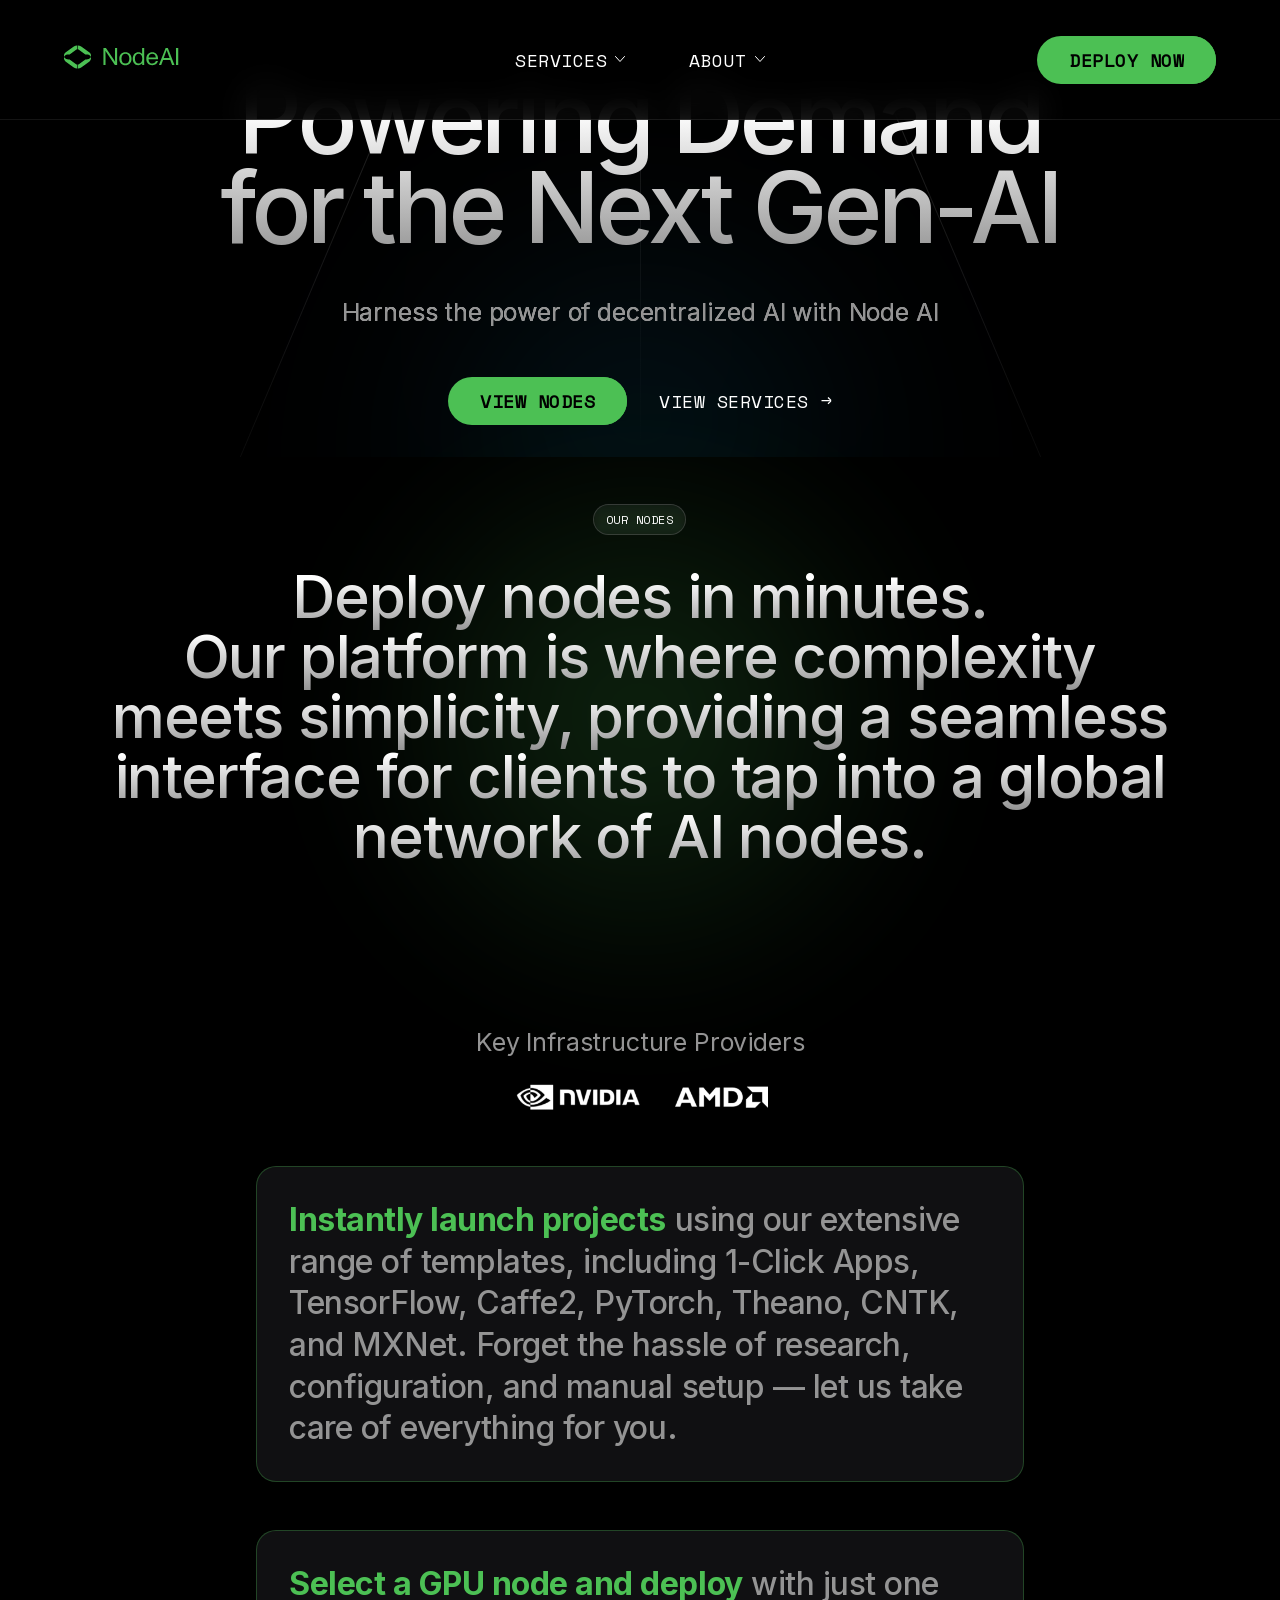
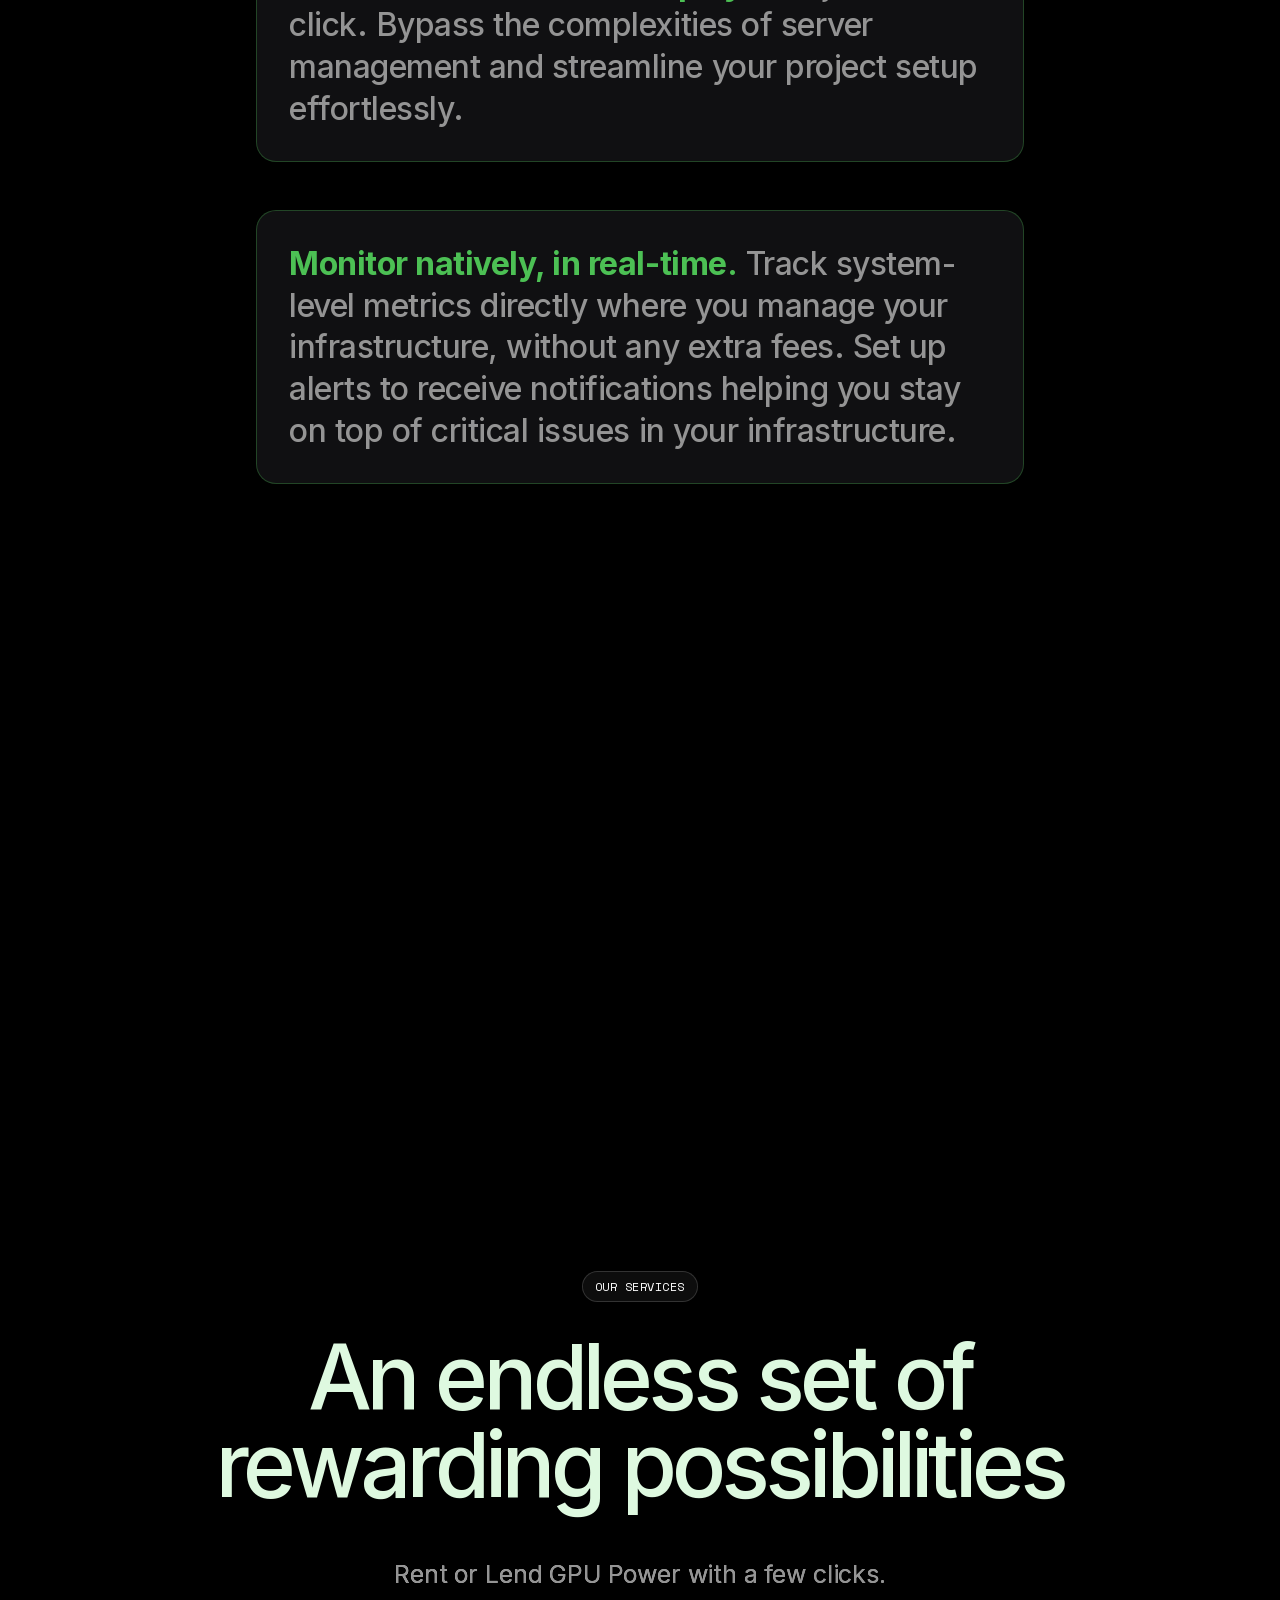
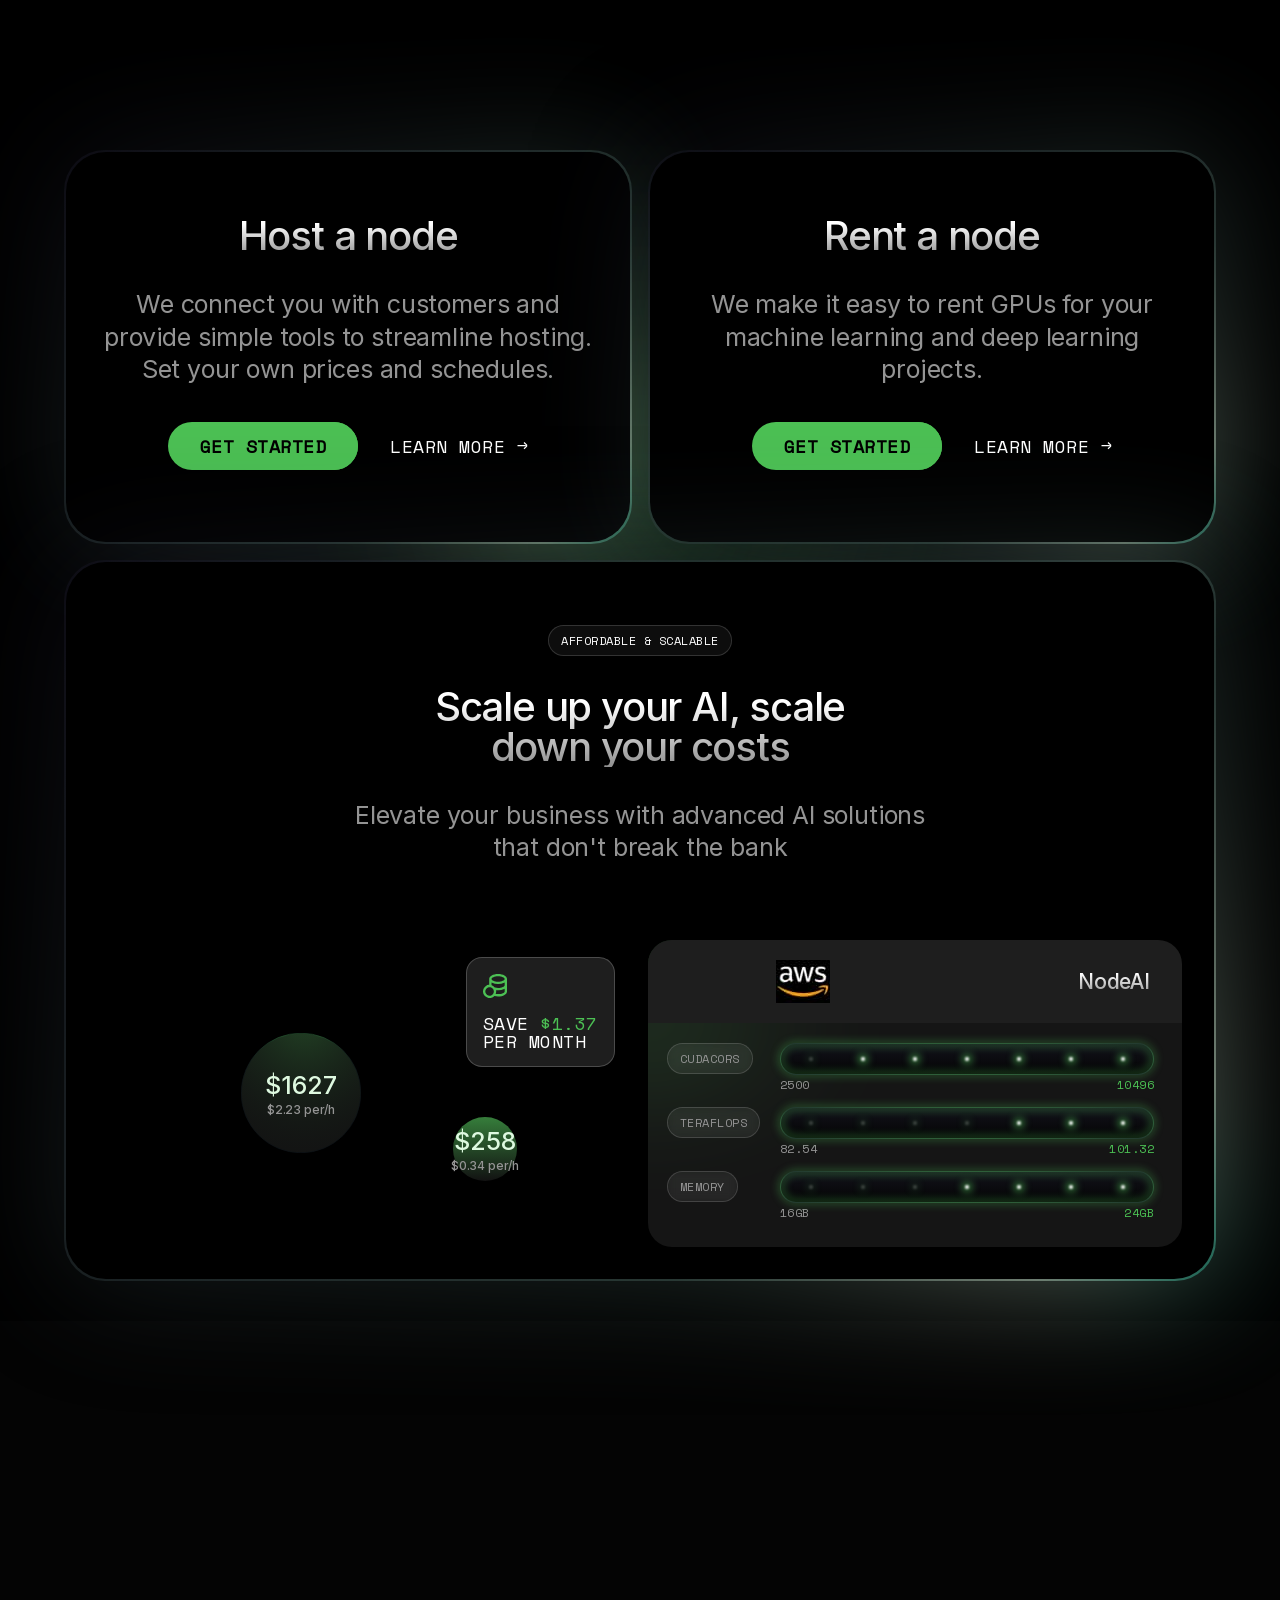
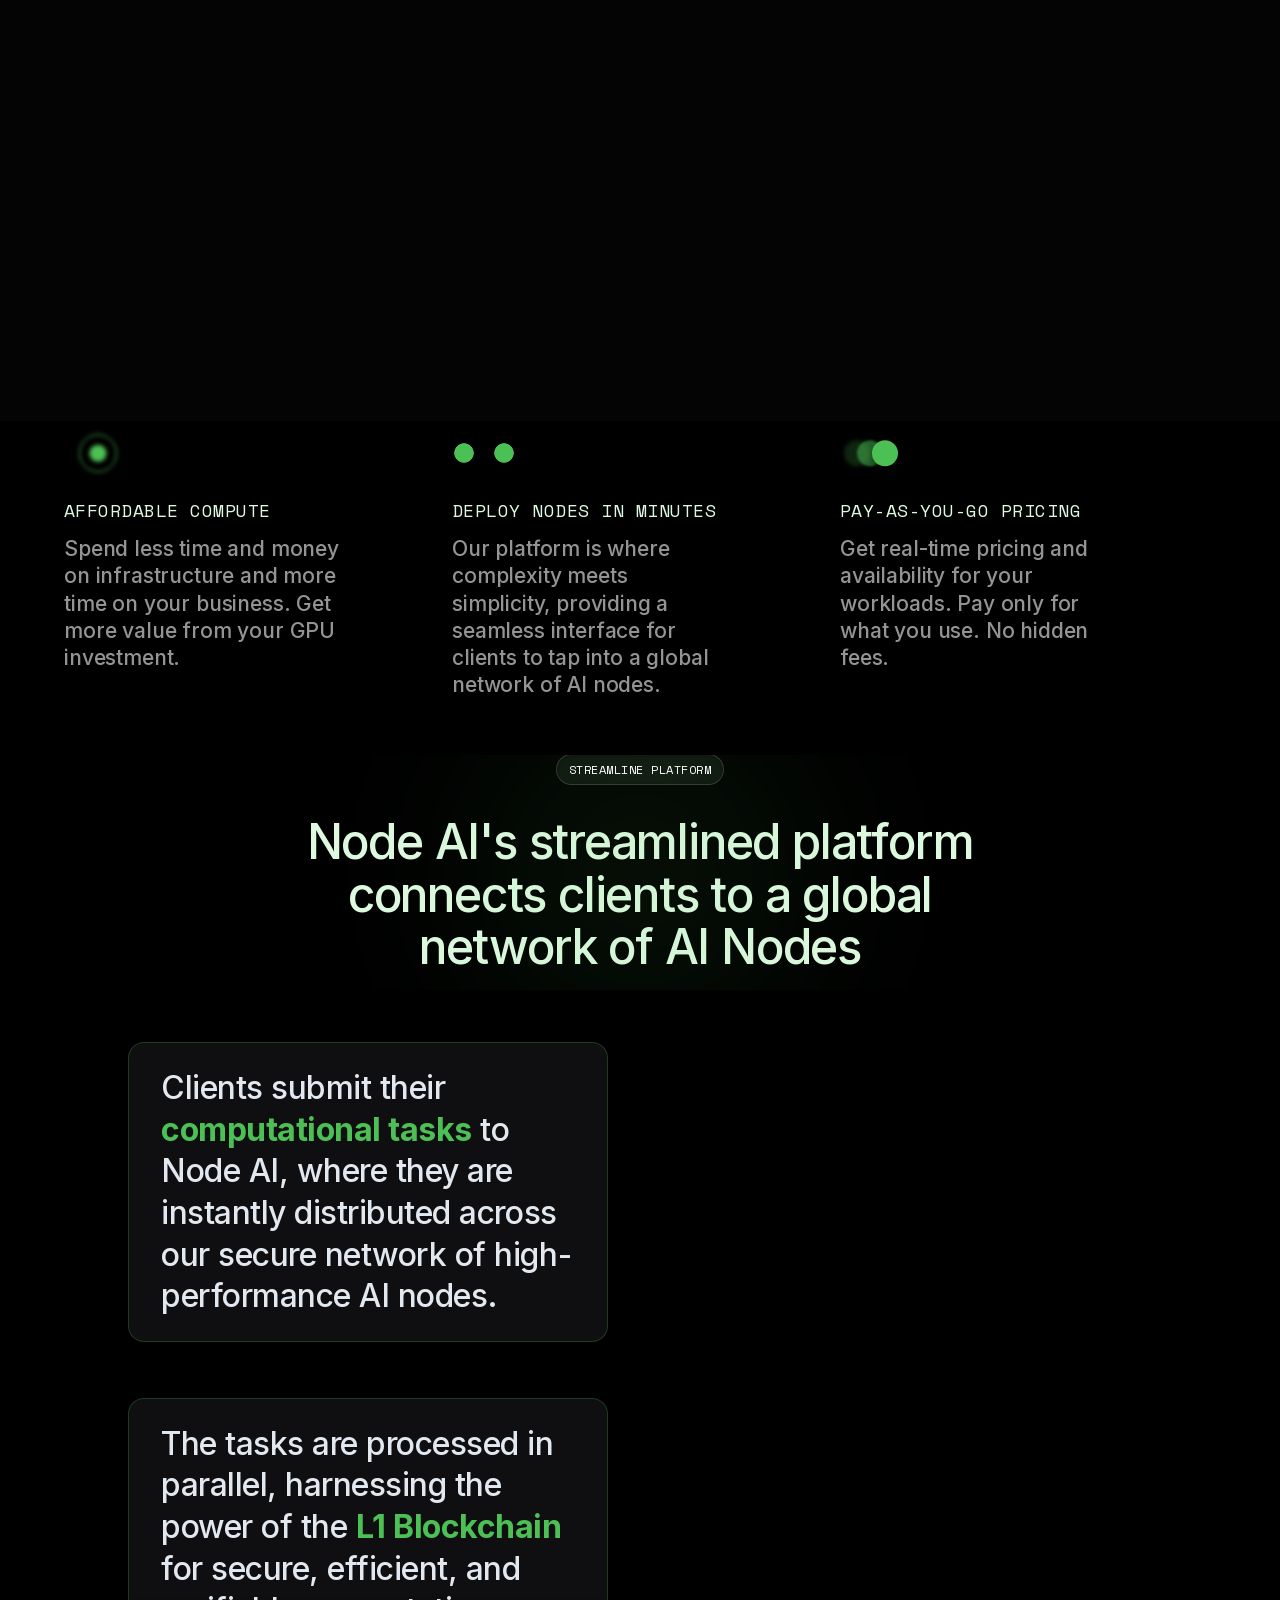
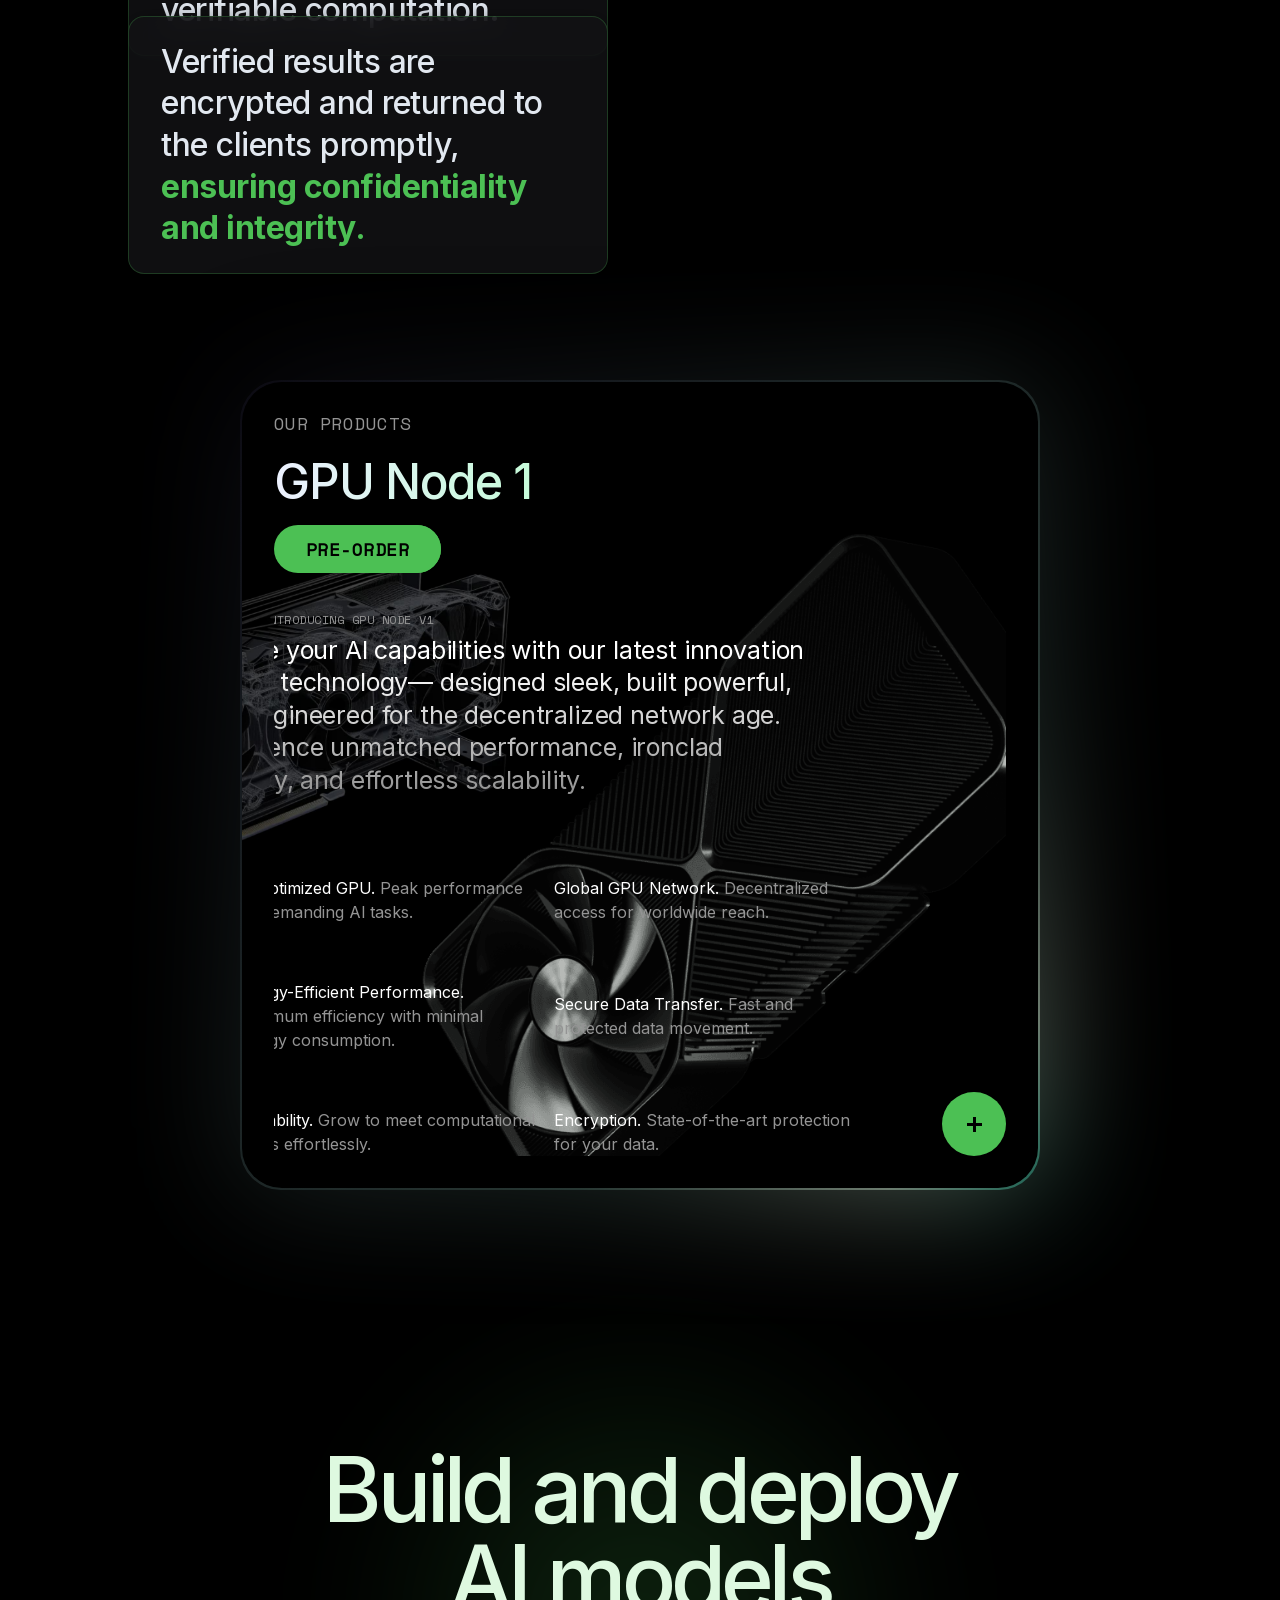
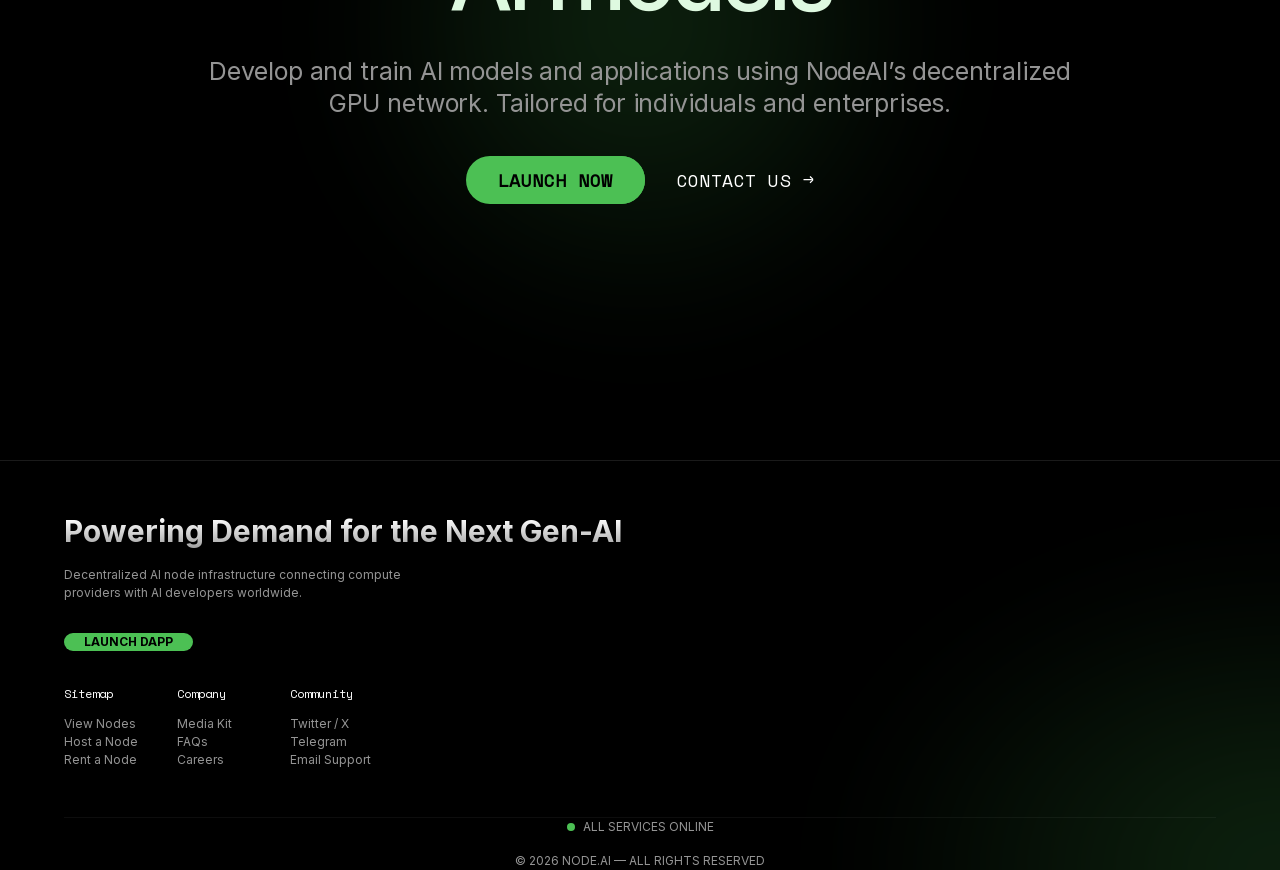
==== commit 1b229953: "Apply main page Inter/Space Mono typography to all pages/modals and clean all dead footer navigation" ====
--- a/index.html
+++ b/index.html
@@ -626,36 +626,52 @@
               md:w-12 md:h-12
               p-3 md:p-0
               bg-green rounded-full
-            "><svg width="18" height="18" viewBox="0 0 18 18" fill="none" xmlns="http://www.w3.org/2000/svg"><path d="M10 1L15.2714 7.02449C16.2611 8.15557 16.2611 9.84444 15.2714 10.9755L10 17" stroke="currentColor" stroke-width="2"></path><path d="M17 9H0" stroke="currentColor" stroke-width="2"></path></svg></div></div></div></a><a class="group flex items-center gap-3 undefined" href="mailto:hello@nodes.ai"><div class="mono-large text-14 md:text-sm text-white group-hover:text-green transition-color duration-200"><div class="overflow-hidden relative undefined"><span class="sr-only">Contact us</span><div class="flex"><span class="inline-block transition-transform duration-200 transform translate-y-0" style="transition-delay:0ms">C</span><span class="inline-block transition-transform duration-200 transform translate-y-0" style="transition-delay:10ms">o</span><span class="inline-block transition-transform duration-200 transform translate-y-0" style="transition-delay:20ms">n</span><span class="inline-block transition-transform duration-200 transform translate-y-0" style="transition-delay:30ms">t</span><span class="inline-block transition-transform duration-200 transform translate-y-0" style="transition-delay:40ms">a</span><span class="inline-block transition-transform duration-200 transform translate-y-0" style="transition-delay:50ms">c</span><span class="inline-block transition-transform duration-200 transform translate-y-0" style="transition-delay:60ms">t</span><span class="inline-block transition-transform duration-200 transform translate-y-0" style="transition-delay:70ms">&nbsp;</span><span class="inline-block transition-transform duration-200 transform translate-y-0" style="transition-delay:80ms">u</span><span class="inline-block transition-transform duration-200 transform translate-y-0" style="transition-delay:90ms">s</span></div><div class="flex absolute top-full"><span class="inline-block transition-transform duration-200 transform translate-y-0" style="transition-delay:0ms">C</span><span class="inline-block transition-transform duration-200 transform translate-y-0" style="transition-delay:10ms">o</span><span class="inline-block transition-transform duration-200 transform translate-y-0" style="transition-delay:20ms">n</span><span class="inline-block transition-transform duration-200 transform translate-y-0" style="transition-delay:30ms">t</span><span class="inline-block transition-transform duration-200 transform translate-y-0" style="transition-delay:40ms">a</span><span class="inline-block transition-transform duration-200 transform translate-y-0" style="transition-delay:50ms">c</span><span class="inline-block transition-transform duration-200 transform translate-y-0" style="transition-delay:60ms">t</span><span class="inline-block transition-transform duration-200 transform translate-y-0" style="transition-delay:70ms">&nbsp;</span><span class="inline-block transition-transform duration-200 transform translate-y-0" style="transition-delay:80ms">u</span><span class="inline-block transition-transform duration-200 transform translate-y-0" style="transition-delay:90ms">s</span></div></div></div><svg width="11" height="8" viewBox="0 0 11 8" fill="none" xmlns="http://www.w3.org/2000/svg" class="text-white group-hover:text-green transition-color duration-200"><path d="M7.47501 7.318L6.55701 6.4L8.14101 4.816L9.041 4.312L8.951 4.096L8.14101 4.348H0.509003V3.052H8.14101L8.951 3.304L9.041 3.088L8.14101 2.584L6.55701 1L7.47501 0.0820007L10.229 2.836V4.564L7.47501 7.318Z" fill="currentColor"></path></svg></a></div></div></div></div><!--/$--></div><footer class="flex flex-col max-w-1920 m-auto gap-y-1 md:gap-y-6 pt-20 px-4 md:px-16 mt-auto mb-0 w-full"><div class="flex flex-col xl:flex-row w-full justify-between items-start text-grey mb-20"><div class="flex flex-col items-start gap-y-5 md:gap-y-5 mb-20 xl:mb-0 flex-shrink-0 mr-10"><div class="text-gradient h5"><p>Powering Demand<br>for the Next Gen-AI</p></div><a class="group " href="deploy.html"><div class="relative text-black flex"><div class="
-          relative flex flex-row items-center justify-center 
-          px-4 md:px-8 h-10 md:h-12 gap-4 
-          bg-green rounded-full 
-          mono-large text-14 md:text-sm
-          transition-transform duration-500
-          
-      "><div class="overflow-hidden relative undefined"><span class="sr-only">Launch DAPP</span><div class="flex"><span class="inline-block transition-transform duration-200 transform translate-y-0" style="transition-delay:0ms">L</span><span class="inline-block transition-transform duration-200 transform translate-y-0" style="transition-delay:10ms">a</span><span class="inline-block transition-transform duration-200 transform translate-y-0" style="transition-delay:20ms">u</span><span class="inline-block transition-transform duration-200 transform translate-y-0" style="transition-delay:30ms">n</span><span class="inline-block transition-transform duration-200 transform translate-y-0" style="transition-delay:40ms">c</span><span class="inline-block transition-transform duration-200 transform translate-y-0" style="transition-delay:50ms">h</span><span class="inline-block transition-transform duration-200 transform translate-y-0" style="transition-delay:60ms">&nbsp;</span><span class="inline-block transition-transform duration-200 transform translate-y-0" style="transition-delay:70ms">D</span><span class="inline-block transition-transform duration-200 transform translate-y-0" style="transition-delay:80ms">A</span><span class="inline-block transition-transform duration-200 transform translate-y-0" style="transition-delay:90ms">P</span><span class="inline-block transition-transform duration-200 transform translate-y-0" style="transition-delay:100ms">P</span></div><div class="flex absolute top-full"><span class="inline-block transition-transform duration-200 transform translate-y-0" style="transition-delay:0ms">L</span><span class="inline-block transition-transform duration-200 transform translate-y-0" style="transition-delay:10ms">a</span><span class="inline-block transition-transform duration-200 transform translate-y-0" style="transition-delay:20ms">u</span><span class="inline-block transition-transform duration-200 transform translate-y-0" style="transition-delay:30ms">n</span><span class="inline-block transition-transform duration-200 transform translate-y-0" style="transition-delay:40ms">c</span><span class="inline-block transition-transform duration-200 transform translate-y-0" style="transition-delay:50ms">h</span><span class="inline-block transition-transform duration-200 transform translate-y-0" style="transition-delay:60ms">&nbsp;</span><span class="inline-block transition-transform duration-200 transform translate-y-0" style="transition-delay:70ms">D</span><span class="inline-block transition-transform duration-200 transform translate-y-0" style="transition-delay:80ms">A</span><span class="inline-block transition-transform duration-200 transform translate-y-0" style="transition-delay:90ms">P</span><span class="inline-block transition-transform duration-200 transform translate-y-0" style="transition-delay:100ms">P</span></div></div></div><div class="
-            md:absolute right-0 md:group-hover:translate-x-12 block top-0
-            transform
-            -z-20
-            transition-transform duration-500
-          "><div class="
-              flex items-center justify-center 
-              w-10 h-10
-              md:w-12 md:h-12
-              p-3 md:p-0
-              bg-green rounded-full
-            "><svg width="18" height="18" viewBox="0 0 18 18" fill="none" xmlns="http://www.w3.org/2000/svg"><path d="M10 1L15.2714 7.02449C16.2611 8.15557 16.2611 9.84444 15.2714 10.9755L10 17" stroke="currentColor" stroke-width="2"></path><path d="M17 9H0" stroke="currentColor" stroke-width="2"></path></svg></div></div></div></a></div><div class="grid grid-cols-2 lg:grid-cols-3 w-full xl:w-2/3 2xl:w-1/2 gap-y-10"><div class="flex flex-col gap-y-2 md:gap-y-2"><div class="mono-large mb-4 md:mb-2 text-14 md:text-sm">Sitemap</div><div><a class="footer-nav-item" href="host.html"><div class="overflow-hidden relative undefined"><span class="sr-only">Host a Node</span><div class="flex"><span class="inline-block transition-transform duration-200 transform translate-y-0" style="transition-delay:0ms">H</span><span class="inline-block transition-transform duration-200 transform translate-y-0" style="transition-delay:10ms">o</span><span class="inline-block transition-transform duration-200 transform translate-y-0" style="transition-delay:20ms">s</span><span class="inline-block transition-transform duration-200 transform translate-y-0" style="transition-delay:30ms">t</span><span class="inline-block transition-transform duration-200 transform translate-y-0" style="transition-delay:40ms">&nbsp;</span><span class="inline-block transition-transform duration-200 transform translate-y-0" style="transition-delay:50ms">a</span><span class="inline-block transition-transform duration-200 transform translate-y-0" style="transition-delay:60ms">&nbsp;</span><span class="inline-block transition-transform duration-200 transform translate-y-0" style="transition-delay:70ms">N</span><span class="inline-block transition-transform duration-200 transform translate-y-0" style="transition-delay:80ms">o</span><span class="inline-block transition-transform duration-200 transform translate-y-0" style="transition-delay:90ms">d</span><span class="inline-block transition-transform duration-200 transform translate-y-0" style="transition-delay:100ms">e</span></div><div class="flex absolute top-full"><span class="inline-block transition-transform duration-200 transform translate-y-0" style="transition-delay:0ms">H</span><span class="inline-block transition-transform duration-200 transform translate-y-0" style="transition-delay:10ms">o</span><span class="inline-block transition-transform duration-200 transform translate-y-0" style="transition-delay:20ms">s</span><span class="inline-block transition-transform duration-200 transform translate-y-0" style="transition-delay:30ms">t</span><span class="inline-block transition-transform duration-200 transform translate-y-0" style="transition-delay:40ms">&nbsp;</span><span class="inline-block transition-transform duration-200 transform translate-y-0" style="transition-delay:50ms">a</span><span class="inline-block transition-transform duration-200 transform translate-y-0" style="transition-delay:60ms">&nbsp;</span><span class="inline-block transition-transform duration-200 transform translate-y-0" style="transition-delay:70ms">N</span><span class="inline-block transition-transform duration-200 transform translate-y-0" style="transition-delay:80ms">o</span><span class="inline-block transition-transform duration-200 transform translate-y-0" style="transition-delay:90ms">d</span><span class="inline-block transition-transform duration-200 transform translate-y-0" style="transition-delay:100ms">e</span></div></div></a></div><div><a class="footer-nav-item" href="rent.html"><div class="overflow-hidden relative undefined"><span class="sr-only">Rent a Node</span><div class="flex"><span class="inline-block transition-transform duration-200 transform translate-y-0" style="transition-delay:0ms">R</span><span class="inline-block transition-transform duration-200 transform translate-y-0" style="transition-delay:10ms">e</span><span class="inline-block transition-transform duration-200 transform translate-y-0" style="transition-delay:20ms">n</span><span class="inline-block transition-transform duration-200 transform translate-y-0" style="transition-delay:30ms">t</span><span class="inline-block transition-transform duration-200 transform translate-y-0" style="transition-delay:40ms">&nbsp;</span><span class="inline-block transition-transform duration-200 transform translate-y-0" style="transition-delay:50ms">a</span><span class="inline-block transition-transform duration-200 transform translate-y-0" style="transition-delay:60ms">&nbsp;</span><span class="inline-block transition-transform duration-200 transform translate-y-0" style="transition-delay:70ms">N</span><span class="inline-block transition-transform duration-200 transform translate-y-0" style="transition-delay:80ms">o</span><span class="inline-block transition-transform duration-200 transform translate-y-0" style="transition-delay:90ms">d</span><span class="inline-block transition-transform duration-200 transform translate-y-0" style="transition-delay:100ms">e</span></div><div class="flex absolute top-full"><span class="inline-block transition-transform duration-200 transform translate-y-0" style="transition-delay:0ms">R</span><span class="inline-block transition-transform duration-200 transform translate-y-0" style="transition-delay:10ms">e</span><span class="inline-block transition-transform duration-200 transform translate-y-0" style="transition-delay:20ms">n</span><span class="inline-block transition-transform duration-200 transform translate-y-0" style="transition-delay:30ms">t</span><span class="inline-block transition-transform duration-200 transform translate-y-0" style="transition-delay:40ms">&nbsp;</span><span class="inline-block transition-transform duration-200 transform translate-y-0" style="transition-delay:50ms">a</span><span class="inline-block transition-transform duration-200 transform translate-y-0" style="transition-delay:60ms">&nbsp;</span><span class="inline-block transition-transform duration-200 transform translate-y-0" style="transition-delay:70ms">N</span><span class="inline-block transition-transform duration-200 transform translate-y-0" style="transition-delay:80ms">o</span><span class="inline-block transition-transform duration-200 transform translate-y-0" style="transition-delay:90ms">d</span><span class="inline-block transition-transform duration-200 transform translate-y-0" style="transition-delay:100ms">e</span></div></div></a></div><div><a class="footer-nav-item" href="brand.html"><div class="overflow-hidden relative undefined"><span class="sr-only">Media Kit</span><div class="flex"><span class="inline-block transition-transform duration-200 transform translate-y-0" style="transition-delay:0ms">M</span><span class="inline-block transition-transform duration-200 transform translate-y-0" style="transition-delay:10ms">e</span><span class="inline-block transition-transform duration-200 transform translate-y-0" style="transition-delay:20ms">d</span><span class="inline-block transition-transform duration-200 transform translate-y-0" style="transition-delay:30ms">i</span><span class="inline-block transition-transform duration-200 transform translate-y-0" style="transition-delay:40ms">a</span><span class="inline-block transition-transform duration-200 transform translate-y-0" style="transition-delay:50ms">&nbsp;</span><span class="inline-block transition-transform duration-200 transform translate-y-0" style="transition-delay:60ms">K</span><span class="inline-block transition-transform duration-200 transform translate-y-0" style="transition-delay:70ms">i</span><span class="inline-block transition-transform duration-200 transform translate-y-0" style="transition-delay:80ms">t</span></div><div class="flex absolute top-full"><span class="inline-block transition-transform duration-200 transform translate-y-0" style="transition-delay:0ms">M</span><span class="inline-block transition-transform duration-200 transform translate-y-0" style="transition-delay:10ms">e</span><span class="inline-block transition-transform duration-200 transform translate-y-0" style="transition-delay:20ms">d</span><span class="inline-block transition-transform duration-200 transform translate-y-0" style="transition-delay:30ms">i</span><span class="inline-block transition-transform duration-200 transform translate-y-0" style="transition-delay:40ms">a</span><span class="inline-block transition-transform duration-200 transform translate-y-0" style="transition-delay:50ms">&nbsp;</span><span class="inline-block transition-transform duration-200 transform translate-y-0" style="transition-delay:60ms">K</span><span class="inline-block transition-transform duration-200 transform translate-y-0" style="transition-delay:70ms">i</span><span class="inline-block transition-transform duration-200 transform translate-y-0" style="transition-delay:80ms">t</span></div></div></a></div><div><a class="footer-nav-item" href="faqs.html"><div class="overflow-hidden relative undefined"><span class="sr-only">FAQs</span><div class="flex"><span class="inline-block transition-transform duration-200 transform translate-y-0" style="transition-delay:0ms">F</span><span class="inline-block transition-transform duration-200 transform translate-y-0" style="transition-delay:10ms">A</span><span class="inline-block transition-transform duration-200 transform translate-y-0" style="transition-delay:20ms">Q</span><span class="inline-block transition-transform duration-200 transform translate-y-0" style="transition-delay:30ms">s</span></div><div class="flex absolute top-full"><span class="inline-block transition-transform duration-200 transform translate-y-0" style="transition-delay:0ms">F</span><span class="inline-block transition-transform duration-200 transform translate-y-0" style="transition-delay:10ms">A</span><span class="inline-block transition-transform duration-200 transform translate-y-0" style="transition-delay:20ms">Q</span><span class="inline-block transition-transform duration-200 transform translate-y-0" style="transition-delay:30ms">s</span></div></div></a></div><div><a class="footer-nav-item" href="careers.html"><div class="overflow-hidden relative undefined"><span class="sr-only">Careers</span><div class="flex"><span class="inline-block transition-transform duration-200 transform translate-y-0" style="transition-delay:0ms">C</span><span class="inline-block transition-transform duration-200 transform translate-y-0" style="transition-delay:10ms">a</span><span class="inline-block transition-transform duration-200 transform translate-y-0" style="transition-delay:20ms">r</span><span class="inline-block transition-transform duration-200 transform translate-y-0" style="transition-delay:30ms">e</span><span class="inline-block transition-transform duration-200 transform translate-y-0" style="transition-delay:40ms">e</span><span class="inline-block transition-transform duration-200 transform translate-y-0" style="transition-delay:50ms">r</span><span class="inline-block transition-transform duration-200 transform translate-y-0" style="transition-delay:60ms">s</span></div><div class="flex absolute top-full"><span class="inline-block transition-transform duration-200 transform translate-y-0" style="transition-delay:0ms">C</span><span class="inline-block transition-transform duration-200 transform translate-y-0" style="transition-delay:10ms">a</span><span class="inline-block transition-transform duration-200 transform translate-y-0" style="transition-delay:20ms">r</span><span class="inline-block transition-transform duration-200 transform translate-y-0" style="transition-delay:30ms">e</span><span class="inline-block transition-transform duration-200 transform translate-y-0" style="transition-delay:40ms">e</span><span class="inline-block transition-transform duration-200 transform translate-y-0" style="transition-delay:50ms">r</span><span class="inline-block transition-transform duration-200 transform translate-y-0" style="transition-delay:60ms">s</span></div></div></a></div><div></div></div><div class="flex flex-col gap-y-2 md:gap-y-2 items-start"><div class="mono-large mb-4 md:mb-2 text-14 md:text-sm">Resources</div><a class="footer-nav-item" href="https://docs.nodes.ai/docs/features/revenue-sharing"><div class="overflow-hidden relative undefined"><span class="sr-only">Revenue Sharing</span><div class="flex"><span class="inline-block transition-transform duration-200 transform translate-y-0" style="transition-delay:0ms">R</span><span class="inline-block transition-transform duration-200 transform translate-y-0" style="transition-delay:10ms">e</span><span class="inline-block transition-transform duration-200 transform translate-y-0" style="transition-delay:20ms">v</span><span class="inline-block transition-transform duration-200 transform translate-y-0" style="transition-delay:30ms">e</span><span class="inline-block transition-transform duration-200 transform translate-y-0" style="transition-delay:40ms">n</span><span class="inline-block transition-transform duration-200 transform translate-y-0" style="transition-delay:50ms">u</span><span class="inline-block transition-transform duration-200 transform translate-y-0" style="transition-delay:60ms">e</span><span class="inline-block transition-transform duration-200 transform translate-y-0" style="transition-delay:70ms">&nbsp;</span><span class="inline-block transition-transform duration-200 transform translate-y-0" style="transition-delay:80ms">S</span><span class="inline-block transition-transform duration-200 transform translate-y-0" style="transition-delay:90ms">h</span><span class="inline-block transition-transform duration-200 transform translate-y-0" style="transition-delay:100ms">a</span><span class="inline-block transition-transform duration-200 transform translate-y-0" style="transition-delay:110ms">r</span><span class="inline-block transition-transform duration-200 transform translate-y-0" style="transition-delay:120ms">i</span><span class="inline-block transition-transform duration-200 transform translate-y-0" style="transition-delay:130ms">n</span><span class="inline-block transition-transform duration-200 transform translate-y-0" style="transition-delay:140ms">g</span></div><div class="flex absolute top-full"><span class="inline-block transition-transform duration-200 transform translate-y-0" style="transition-delay:0ms">R</span><span class="inline-block transition-transform duration-200 transform translate-y-0" style="transition-delay:10ms">e</span><span class="inline-block transition-transform duration-200 transform translate-y-0" style="transition-delay:20ms">v</span><span class="inline-block transition-transform duration-200 transform translate-y-0" style="transition-delay:30ms">e</span><span class="inline-block transition-transform duration-200 transform translate-y-0" style="transition-delay:40ms">n</span><span class="inline-block transition-transform duration-200 transform translate-y-0" style="transition-delay:50ms">u</span><span class="inline-block transition-transform duration-200 transform translate-y-0" style="transition-delay:60ms">e</span><span class="inline-block transition-transform duration-200 transform translate-y-0" style="transition-delay:70ms">&nbsp;</span><span class="inline-block transition-transform duration-200 transform translate-y-0" style="transition-delay:80ms">S</span><span class="inline-block transition-transform duration-200 transform translate-y-0" style="transition-delay:90ms">h</span><span class="inline-block transition-transform duration-200 transform translate-y-0" style="transition-delay:100ms">a</span><span class="inline-block transition-transform duration-200 transform translate-y-0" style="transition-delay:110ms">r</span><span class="inline-block transition-transform duration-200 transform translate-y-0" style="transition-delay:120ms">i</span><span class="inline-block transition-transform duration-200 transform translate-y-0" style="transition-delay:130ms">n</span><span class="inline-block transition-transform duration-200 transform translate-y-0" style="transition-delay:140ms">g</span></div></div></a><a class="footer-nav-item" href="https://docs.nodes.ai/docs/features/on-demand-nodes"><div class="overflow-hidden relative undefined"><span class="sr-only">On Demand Nodes</span><div class="flex"><span class="inline-block transition-transform duration-200 transform translate-y-0" style="transition-delay:0ms">O</span><span class="inline-block transition-transform duration-200 transform translate-y-0" style="transition-delay:10ms">n</span><span class="inline-block transition-transform duration-200 transform translate-y-0" style="transition-delay:20ms">&nbsp;</span><span class="inline-block transition-transform duration-200 transform translate-y-0" style="transition-delay:30ms">D</span><span class="inline-block transition-transform duration-200 transform translate-y-0" style="transition-delay:40ms">e</span><span class="inline-block transition-transform duration-200 transform translate-y-0" style="transition-delay:50ms">m</span><span class="inline-block transition-transform duration-200 transform translate-y-0" style="transition-delay:60ms">a</span><span class="inline-block transition-transform duration-200 transform translate-y-0" style="transition-delay:70ms">n</span><span class="inline-block transition-transform duration-200 transform translate-y-0" style="transition-delay:80ms">d</span><span class="inline-block transition-transform duration-200 transform translate-y-0" style="transition-delay:90ms">&nbsp;</span><span class="inline-block transition-transform duration-200 transform translate-y-0" style="transition-delay:100ms">N</span><span class="inline-block transition-transform duration-200 transform translate-y-0" style="transition-delay:110ms">o</span><span class="inline-block transition-transform duration-200 transform translate-y-0" style="transition-delay:120ms">d</span><span class="inline-block transition-transform duration-200 transform translate-y-0" style="transition-delay:130ms">e</span><span class="inline-block transition-transform duration-200 transform translate-y-0" style="transition-delay:140ms">s</span></div><div class="flex absolute top-full"><span class="inline-block transition-transform duration-200 transform translate-y-0" style="transition-delay:0ms">O</span><span class="inline-block transition-transform duration-200 transform translate-y-0" style="transition-delay:10ms">n</span><span class="inline-block transition-transform duration-200 transform translate-y-0" style="transition-delay:20ms">&nbsp;</span><span class="inline-block transition-transform duration-200 transform translate-y-0" style="transition-delay:30ms">D</span><span class="inline-block transition-transform duration-200 transform translate-y-0" style="transition-delay:40ms">e</span><span class="inline-block transition-transform duration-200 transform translate-y-0" style="transition-delay:50ms">m</span><span class="inline-block transition-transform duration-200 transform translate-y-0" style="transition-delay:60ms">a</span><span class="inline-block transition-transform duration-200 transform translate-y-0" style="transition-delay:70ms">n</span><span class="inline-block transition-transform duration-200 transform translate-y-0" style="transition-delay:80ms">d</span><span class="inline-block transition-transform duration-200 transform translate-y-0" style="transition-delay:90ms">&nbsp;</span><span class="inline-block transition-transform duration-200 transform translate-y-0" style="transition-delay:100ms">N</span><span class="inline-block transition-transform duration-200 transform translate-y-0" style="transition-delay:110ms">o</span><span class="inline-block transition-transform duration-200 transform translate-y-0" style="transition-delay:120ms">d</span><span class="inline-block transition-transform duration-200 transform translate-y-0" style="transition-delay:130ms">e</span><span class="inline-block transition-transform duration-200 transform translate-y-0" style="transition-delay:140ms">s</span></div></div></a><a class="footer-nav-item" href="https://docs.nodes.ai/docs/features/stake-and-earn"><div class="overflow-hidden relative undefined"><span class="sr-only">Stake and Earn ETH</span><div class="flex"><span class="inline-block transition-transform duration-200 transform translate-y-0" style="transition-delay:0ms">S</span><span class="inline-block transition-transform duration-200 transform translate-y-0" style="transition-delay:10ms">t</span><span class="inline-block transition-transform duration-200 transform translate-y-0" style="transition-delay:20ms">a</span><span class="inline-block transition-transform duration-200 transform translate-y-0" style="transition-delay:30ms">k</span><span class="inline-block transition-transform duration-200 transform translate-y-0" style="transition-delay:40ms">e</span><span class="inline-block transition-transform duration-200 transform translate-y-0" style="transition-delay:50ms">&nbsp;</span><span class="inline-block transition-transform duration-200 transform translate-y-0" style="transition-delay:60ms">a</span><span class="inline-block transition-transform duration-200 transform translate-y-0" style="transition-delay:70ms">n</span><span class="inline-block transition-transform duration-200 transform translate-y-0" style="transition-delay:80ms">d</span><span class="inline-block transition-transform duration-200 transform translate-y-0" style="transition-delay:90ms">&nbsp;</span><span class="inline-block transition-transform duration-200 transform translate-y-0" style="transition-delay:100ms">E</span><span class="inline-block transition-transform duration-200 transform translate-y-0" style="transition-delay:110ms">a</span><span class="inline-block transition-transform duration-200 transform translate-y-0" style="transition-delay:120ms">r</span><span class="inline-block transition-transform duration-200 transform translate-y-0" style="transition-delay:130ms">n</span><span class="inline-block transition-transform duration-200 transform translate-y-0" style="transition-delay:140ms">&nbsp;</span><span class="inline-block transition-transform duration-200 transform translate-y-0" style="transition-delay:150ms">E</span><span class="inline-block transition-transform duration-200 transform translate-y-0" style="transition-delay:160ms">T</span><span class="inline-block transition-transform duration-200 transform translate-y-0" style="transition-delay:170ms">H</span></div><div class="flex absolute top-full"><span class="inline-block transition-transform duration-200 transform translate-y-0" style="transition-delay:0ms">S</span><span class="inline-block transition-transform duration-200 transform translate-y-0" style="transition-delay:10ms">t</span><span class="inline-block transition-transform duration-200 transform translate-y-0" style="transition-delay:20ms">a</span><span class="inline-block transition-transform duration-200 transform translate-y-0" style="transition-delay:30ms">k</span><span class="inline-block transition-transform duration-200 transform translate-y-0" style="transition-delay:40ms">e</span><span class="inline-block transition-transform duration-200 transform translate-y-0" style="transition-delay:50ms">&nbsp;</span><span class="inline-block transition-transform duration-200 transform translate-y-0" style="transition-delay:60ms">a</span><span class="inline-block transition-transform duration-200 transform translate-y-0" style="transition-delay:70ms">n</span><span class="inline-block transition-transform duration-200 transform translate-y-0" style="transition-delay:80ms">d</span><span class="inline-block transition-transform duration-200 transform translate-y-0" style="transition-delay:90ms">&nbsp;</span><span class="inline-block transition-transform duration-200 transform translate-y-0" style="transition-delay:100ms">E</span><span class="inline-block transition-transform duration-200 transform translate-y-0" style="transition-delay:110ms">a</span><span class="inline-block transition-transform duration-200 transform translate-y-0" style="transition-delay:120ms">r</span><span class="inline-block transition-transform duration-200 transform translate-y-0" style="transition-delay:130ms">n</span><span class="inline-block transition-transform duration-200 transform translate-y-0" style="transition-delay:140ms">&nbsp;</span><span class="inline-block transition-transform duration-200 transform translate-y-0" style="transition-delay:150ms">E</span><span class="inline-block transition-transform duration-200 transform translate-y-0" style="transition-delay:160ms">T</span><span class="inline-block transition-transform duration-200 transform translate-y-0" style="transition-delay:170ms">H</span></div></div></a><a class="footer-nav-item" href="https://docs.nodes.ai/docs/features/layer-1-blockchain"><div class="overflow-hidden relative undefined"><span class="sr-only">L1 Blockchain</span><div class="flex"><span class="inline-block transition-transform duration-200 transform translate-y-0" style="transition-delay:0ms">L</span><span class="inline-block transition-transform duration-200 transform translate-y-0" style="transition-delay:10ms">1</span><span class="inline-block transition-transform duration-200 transform translate-y-0" style="transition-delay:20ms">&nbsp;</span><span class="inline-block transition-transform duration-200 transform translate-y-0" style="transition-delay:30ms">B</span><span class="inline-block transition-transform duration-200 transform translate-y-0" style="transition-delay:40ms">l</span><span class="inline-block transition-transform duration-200 transform translate-y-0" style="transition-delay:50ms">o</span><span class="inline-block transition-transform duration-200 transform translate-y-0" style="transition-delay:60ms">c</span><span class="inline-block transition-transform duration-200 transform translate-y-0" style="transition-delay:70ms">k</span><span class="inline-block transition-transform duration-200 transform translate-y-0" style="transition-delay:80ms">c</span><span class="inline-block transition-transform duration-200 transform translate-y-0" style="transition-delay:90ms">h</span><span class="inline-block transition-transform duration-200 transform translate-y-0" style="transition-delay:100ms">a</span><span class="inline-block transition-transform duration-200 transform translate-y-0" style="transition-delay:110ms">i</span><span class="inline-block transition-transform duration-200 transform translate-y-0" style="transition-delay:120ms">n</span></div><div class="flex absolute top-full"><span class="inline-block transition-transform duration-200 transform translate-y-0" style="transition-delay:0ms">L</span><span class="inline-block transition-transform duration-200 transform translate-y-0" style="transition-delay:10ms">1</span><span class="inline-block transition-transform duration-200 transform translate-y-0" style="transition-delay:20ms">&nbsp;</span><span class="inline-block transition-transform duration-200 transform translate-y-0" style="transition-delay:30ms">B</span><span class="inline-block transition-transform duration-200 transform translate-y-0" style="transition-delay:40ms">l</span><span class="inline-block transition-transform duration-200 transform translate-y-0" style="transition-delay:50ms">o</span><span class="inline-block transition-transform duration-200 transform translate-y-0" style="transition-delay:60ms">c</span><span class="inline-block transition-transform duration-200 transform translate-y-0" style="transition-delay:70ms">k</span><span class="inline-block transition-transform duration-200 transform translate-y-0" style="transition-delay:80ms">c</span><span class="inline-block transition-transform duration-200 transform translate-y-0" style="transition-delay:90ms">h</span><span class="inline-block transition-transform duration-200 transform translate-y-0" style="transition-delay:100ms">a</span><span class="inline-block transition-transform duration-200 transform translate-y-0" style="transition-delay:110ms">i</span><span class="inline-block transition-transform duration-200 transform translate-y-0" style="transition-delay:120ms">n</span></div></div></a></div><div class="flex flex-col gap-y-2 md:gap-y-2 items-start"><div class="mono-large mb-4 md:mb-2 text-14 md:text-sm">Docs</div><a class="footer-nav-item" href="https://docs.nodes.ai/docs/intro/tokenomics"><div class="overflow-hidden relative undefined"><span class="sr-only">Tokenomics</span><div class="flex"><span class="inline-block transition-transform duration-200 transform translate-y-0" style="transition-delay:0ms">T</span><span class="inline-block transition-transform duration-200 transform translate-y-0" style="transition-delay:10ms">o</span><span class="inline-block transition-transform duration-200 transform translate-y-0" style="transition-delay:20ms">k</span><span class="inline-block transition-transform duration-200 transform translate-y-0" style="transition-delay:30ms">e</span><span class="inline-block transition-transform duration-200 transform translate-y-0" style="transition-delay:40ms">n</span><span class="inline-block transition-transform duration-200 transform translate-y-0" style="transition-delay:50ms">o</span><span class="inline-block transition-transform duration-200 transform translate-y-0" style="transition-delay:60ms">m</span><span class="inline-block transition-transform duration-200 transform translate-y-0" style="transition-delay:70ms">i</span><span class="inline-block transition-transform duration-200 transform translate-y-0" style="transition-delay:80ms">c</span><span class="inline-block transition-transform duration-200 transform translate-y-0" style="transition-delay:90ms">s</span></div><div class="flex absolute top-full"><span class="inline-block transition-transform duration-200 transform translate-y-0" style="transition-delay:0ms">T</span><span class="inline-block transition-transform duration-200 transform translate-y-0" style="transition-delay:10ms">o</span><span class="inline-block transition-transform duration-200 transform translate-y-0" style="transition-delay:20ms">k</span><span class="inline-block transition-transform duration-200 transform translate-y-0" style="transition-delay:30ms">e</span><span class="inline-block transition-transform duration-200 transform translate-y-0" style="transition-delay:40ms">n</span><span class="inline-block transition-transform duration-200 transform translate-y-0" style="transition-delay:50ms">o</span><span class="inline-block transition-transform duration-200 transform translate-y-0" style="transition-delay:60ms">m</span><span class="inline-block transition-transform duration-200 transform translate-y-0" style="transition-delay:70ms">i</span><span class="inline-block transition-transform duration-200 transform translate-y-0" style="transition-delay:80ms">c</span><span class="inline-block transition-transform duration-200 transform translate-y-0" style="transition-delay:90ms">s</span></div></div></a><a class="footer-nav-item" href="https://docs.nodes.ai/docs/intro/team"><div class="overflow-hidden relative undefined"><span class="sr-only">Team</span><div class="flex"><span class="inline-block transition-transform duration-200 transform translate-y-0" style="transition-delay:0ms">T</span><span class="inline-block transition-transform duration-200 transform translate-y-0" style="transition-delay:10ms">e</span><span class="inline-block transition-transform duration-200 transform translate-y-0" style="transition-delay:20ms">a</span><span class="inline-block transition-transform duration-200 transform translate-y-0" style="transition-delay:30ms">m</span></div><div class="flex absolute top-full"><span class="inline-block transition-transform duration-200 transform translate-y-0" style="transition-delay:0ms">T</span><span class="inline-block transition-transform duration-200 transform translate-y-0" style="transition-delay:10ms">e</span><span class="inline-block transition-transform duration-200 transform translate-y-0" style="transition-delay:20ms">a</span><span class="inline-block transition-transform duration-200 transform translate-y-0" style="transition-delay:30ms">m</span></div></div></a><a class="footer-nav-item" href="https://docs.nodes.ai/docs/intro/roadmap"><div class="overflow-hidden relative undefined"><span class="sr-only">Roadmap</span><div class="flex"><span class="inline-block transition-transform duration-200 transform translate-y-0" style="transition-delay:0ms">R</span><span class="inline-block transition-transform duration-200 transform translate-y-0" style="transition-delay:10ms">o</span><span class="inline-block transition-transform duration-200 transform translate-y-0" style="transition-delay:20ms">a</span><span class="inline-block transition-transform duration-200 transform translate-y-0" style="transition-delay:30ms">d</span><span class="inline-block transition-transform duration-200 transform translate-y-0" style="transition-delay:40ms">m</span><span class="inline-block transition-transform duration-200 transform translate-y-0" style="transition-delay:50ms">a</span><span class="inline-block transition-transform duration-200 transform translate-y-0" style="transition-delay:60ms">p</span></div><div class="flex absolute top-full"><span class="inline-block transition-transform duration-200 transform translate-y-0" style="transition-delay:0ms">R</span><span class="inline-block transition-transform duration-200 transform translate-y-0" style="transition-delay:10ms">o</span><span class="inline-block transition-transform duration-200 transform translate-y-0" style="transition-delay:20ms">a</span><span class="inline-block transition-transform duration-200 transform translate-y-0" style="transition-delay:30ms">d</span><span class="inline-block transition-transform duration-200 transform translate-y-0" style="transition-delay:40ms">m</span><span class="inline-block transition-transform duration-200 transform translate-y-0" style="transition-delay:50ms">a</span><span class="inline-block transition-transform duration-200 transform translate-y-0" style="transition-delay:60ms">p</span></div></div></a></div></div></div><div class="flex flex-col xl:flex-row w-full xl:justify-between items-start xl:items-center mb-4 md:mb-0"><div class="flex flex-row items-center gap-x-4 text-green mb-6 xl:mb-0"><a class="h-6 transition duration-300 hover:opacity-50" aria-label="Twitter" href="https://twitter.com/NodeAIETH"><svg class="h-full" width="12" height="12.27" viewBox="0 0 1200 1227" fill="none" xmlns="http://www.w3.org/2000/svg"><path d="M714.163 519.284L1160.89 0H1055.03L667.137 450.887L357.328 0H0L468.492 681.821L0 1226.37H105.866L515.491 750.218L842.672 1226.37H1200L714.137 519.284H714.163ZM569.165 687.828L521.697 619.934L144.011 79.6944H306.615L611.412 515.685L658.88 583.579L1055.08 1150.3H892.476L569.165 687.854V687.828Z" fill="currentColor"></path></svg></a><a class="h-6 transition duration-300 hover:opacity-50" aria-label="Telegram" href="https://t.me/nodeaieth"><svg width="32" height="32" viewBox="0 0 32 32" fill="none" xmlns="http://www.w3.org/2000/svg" class="h-full"><g clip-path="url(#clip0_584_3234)"><path d="M16 0C11.7575 0 7.685 1.68675 4.6875 4.68625C1.68691 7.68694 0.000831175 11.7565 0 16C0 20.2417 1.6875 24.3142 4.6875 27.3137C7.685 30.3132 11.7575 32 16 32C20.2425 32 24.315 30.3132 27.3125 27.3137C30.3125 24.3142 32 20.2417 32 16C32 11.7583 30.3125 7.68575 27.3125 4.68625C24.315 1.68675 20.2425 0 16 0Z" fill="#4CC054"></path><path d="M7.24311 15.8311C11.9081 13.7991 15.0181 12.4593 16.5731 11.8121C21.0181 9.96381 21.9406 9.64281 22.5431 9.63193C22.6756 9.62981 22.9706 9.66256 23.1631 9.81818C23.3231 9.94943 23.3681 10.1269 23.3906 10.2516C23.4106 10.3761 23.4381 10.6598 23.4156 10.8813C23.1756 13.4113 22.1331 19.5508 21.6031 22.3846C21.3806 23.5836 20.9381 23.9856 20.5106 24.0248C19.5806 24.1103 18.8756 23.4108 17.9756 22.8211C16.5681 21.8978 15.7731 21.3233 14.4056 20.4226C12.8256 19.3816 13.8506 18.8093 14.7506 17.8743C14.9856 17.6296 19.0806 13.9058 19.1581 13.5681C19.1681 13.5258 19.1781 13.3683 19.0831 13.2853C18.9906 13.2021 18.8531 13.2306 18.7531 13.2531C18.6106 13.2851 16.3631 14.7721 12.0031 17.7138C11.3656 18.1523 10.7881 18.3661 10.2681 18.3548C9.69811 18.3426 8.59811 18.0318 7.78061 17.7663C6.78061 17.4406 5.98311 17.2683 6.05311 16.7151C6.08811 16.4271 6.48561 16.1323 7.24311 15.8311Z" fill="#000"></path></g><defs><clipPath id="clip0_584_3234"><rect width="32" height="32" fill="#fff"></rect></clipPath></defs></svg></a><a class="h-6 transition duration-300 hover:opacity-50" aria-label="Email" href="mailto:hello@nodes.ai"><svg width="32" height="32" viewBox="0 0 32 32" fill="none" xmlns="http://www.w3.org/2000/svg" class="h-full"><path d="M3.55478 4.77246C1.90892 4.77246 0.560547 6.12083 0.560547 7.76669V24.235C0.560547 25.8808 1.90892 27.2292 3.55478 27.2292H29.0058C30.6516 27.2292 32 25.8808 32 24.235V7.76669C32 6.12083 30.6516 4.77246 29.0058 4.77246H3.55478ZM3.55478 6.26958H29.0058C29.2164 6.26958 29.4107 6.31199 29.5906 6.38654L17.3563 17.0184C16.675 17.61 15.861 17.61 15.1808 17.0184L2.96997 6.38654C3.14981 6.31199 3.34419 6.26958 3.55478 6.26958ZM2.08106 7.60295L14.1983 18.1412C15.39 19.1779 17.1469 19.1763 18.3388 18.1412L30.4795 7.60295C30.4853 7.65797 30.5029 7.70982 30.5029 7.76669V24.235C30.5029 25.0773 29.8481 25.7321 29.0058 25.7321H3.55478C2.71243 25.7321 2.05766 25.0773 2.05766 24.235V7.76669C2.05766 7.70982 2.07522 7.65797 2.08106 7.60295Z" fill="currentColor"></path></svg></a></div><div class="
-      group  
-      mono-small
-      flex flex-row items-center justify-start
-      border rounded-full
-      h-10
-      relative
-      box-content
-      transition-border transition-color transition-background-color duration-200
-      hover:bg-white-10
-      is-active text-white border-grey-50 bg-white-10
-    "><div class=" h-full pr-4 transform w-10 transition-width duration-200 delay-100 "></div><div class=" w-8 h-8 absolute left-1 transform scale-100 transition-transform duration-200 delay-0 bg-green rounded-full "></div><div class=" h-full pl-1 pr-4 flex flex-row items-center justify-start ">All Services Online</div></div></div><div class="flex flex-row w-full justify-between items-center mono-small text-grey border-t border-grey border-opacity-20 py-6"><div>©2024</div><div>All Rights Reserved</div><div>node.ai</div></div></footer></main><div class="overflow-hidden absolute h-screen max-h-2xl w-full left-0 bottom-0 -z-10 pointer-events-none"><div class="-z-10 bg-gradient rounded-full w-full h-full transform translate-x-1/2 translate-y-1/2 blur-3xl opacity-20"></div></div></div></div></div><div style="position:fixed;width:100%;height:100vh;overflow:hidden;pointer-events:none;top:0;left:0;right:0" id="ScrollRig-canvas"><div style="width:100%;height:100%"><canvas style="display:block"></canvas></div></div><noscript><style>
+            "><svg width="18" height="18" viewBox="0 0 18 18" fill="none" xmlns="http://www.w3.org/2000/svg"><path d="M10 1L15.2714 7.02449C16.2611 8.15557 16.2611 9.84444 15.2714 10.9755L10 17" stroke="currentColor" stroke-width="2"></path><path d="M17 9H0" stroke="currentColor" stroke-width="2"></path></svg></div></div></div></a><a class="group flex items-center gap-3 undefined" href="mailto:hello@nodes.ai"><div class="mono-large text-14 md:text-sm text-white group-hover:text-green transition-color duration-200"><div class="overflow-hidden relative undefined"><span class="sr-only">Contact us</span><div class="flex"><span class="inline-block transition-transform duration-200 transform translate-y-0" style="transition-delay:0ms">C</span><span class="inline-block transition-transform duration-200 transform translate-y-0" style="transition-delay:10ms">o</span><span class="inline-block transition-transform duration-200 transform translate-y-0" style="transition-delay:20ms">n</span><span class="inline-block transition-transform duration-200 transform translate-y-0" style="transition-delay:30ms">t</span><span class="inline-block transition-transform duration-200 transform translate-y-0" style="transition-delay:40ms">a</span><span class="inline-block transition-transform duration-200 transform translate-y-0" style="transition-delay:50ms">c</span><span class="inline-block transition-transform duration-200 transform translate-y-0" style="transition-delay:60ms">t</span><span class="inline-block transition-transform duration-200 transform translate-y-0" style="transition-delay:70ms">&nbsp;</span><span class="inline-block transition-transform duration-200 transform translate-y-0" style="transition-delay:80ms">u</span><span class="inline-block transition-transform duration-200 transform translate-y-0" style="transition-delay:90ms">s</span></div><div class="flex absolute top-full"><span class="inline-block transition-transform duration-200 transform translate-y-0" style="transition-delay:0ms">C</span><span class="inline-block transition-transform duration-200 transform translate-y-0" style="transition-delay:10ms">o</span><span class="inline-block transition-transform duration-200 transform translate-y-0" style="transition-delay:20ms">n</span><span class="inline-block transition-transform duration-200 transform translate-y-0" style="transition-delay:30ms">t</span><span class="inline-block transition-transform duration-200 transform translate-y-0" style="transition-delay:40ms">a</span><span class="inline-block transition-transform duration-200 transform translate-y-0" style="transition-delay:50ms">c</span><span class="inline-block transition-transform duration-200 transform translate-y-0" style="transition-delay:60ms">t</span><span class="inline-block transition-transform duration-200 transform translate-y-0" style="transition-delay:70ms">&nbsp;</span><span class="inline-block transition-transform duration-200 transform translate-y-0" style="transition-delay:80ms">u</span><span class="inline-block transition-transform duration-200 transform translate-y-0" style="transition-delay:90ms">s</span></div></div></div><svg width="11" height="8" viewBox="0 0 11 8" fill="none" xmlns="http://www.w3.org/2000/svg" class="text-white group-hover:text-green transition-color duration-200"><path d="M7.47501 7.318L6.55701 6.4L8.14101 4.816L9.041 4.312L8.951 4.096L8.14101 4.348H0.509003V3.052H8.14101L8.951 3.304L9.041 3.088L8.14101 2.584L6.55701 1L7.47501 0.0820007L10.229 2.836V4.564L7.47501 7.318Z" fill="currentColor"></path></svg></a></div></div></div></div><!--/$--></div><footer class="max-w-1920 mx-auto px-4 md:px-16 pt-12 pb-8 border-t border-white/10 text-grey text-sm">
+    <div class="flex flex-col md:flex-row items-start justify-between gap-8 mb-12">
+      <div>
+        <h4 class="text-gradient text-xl font-bold mb-3">Powering Demand for the Next Gen-AI</h4>
+        <p class="text-xs text-grey max-w-sm mb-6">Decentralized AI node infrastructure connecting compute providers with AI developers worldwide.</p>
+        <a href="deploy.html" class="inline-flex items-center gap-2 bg-green text-black font-semibold text-xs px-5 py-2.5 rounded-full hover:shadow-[0_0_15px_rgba(76,192,84,0.4)] transition">
+          LAUNCH DAPP
+        </a>
+      </div>
+
+      <div class="grid grid-cols-2 md:grid-cols-3 gap-8">
+        <div>
+          <span class="text-white text-xs font-mono uppercase tracking-wider block mb-3">Sitemap</span>
+          <ul class="space-y-2 text-xs">
+            <li><a href="nodes.html" class="hover:text-green transition">View Nodes</a></li>
+            <li><a href="host.html" class="hover:text-green transition">Host a Node</a></li>
+            <li><a href="rent.html" class="hover:text-green transition">Rent a Node</a></li>
+          </ul>
+        </div>
+        <div>
+          <span class="text-white text-xs font-mono uppercase tracking-wider block mb-3">Company</span>
+          <ul class="space-y-2 text-xs">
+            <li><a href="brand.html" class="hover:text-green transition">Media Kit</a></li>
+            <li><a href="faqs.html" class="hover:text-green transition">FAQs</a></li>
+            <li><a href="careers.html" class="hover:text-green transition">Careers</a></li>
+          </ul>
+        </div>
+        <div>
+          <span class="text-white text-xs font-mono uppercase tracking-wider block mb-3">Community</span>
+          <ul class="space-y-2 text-xs">
+            <li><a href="https://twitter.com/NodeAIETH" target="_blank" class="hover:text-green transition">Twitter / X</a></li>
+            <li><a href="https://t.me/nodeaieth" target="_blank" class="hover:text-green transition">Telegram</a></li>
+            <li><a href="mailto:hello@nodes.ai" class="hover:text-green transition">Email Support</a></li>
+          </ul>
+        </div>
+      </div>
+    </div>
+
+    <div class="flex flex-col md:flex-row items-center justify-between pt-6 border-t border-white/5 text-xs text-grey gap-4">
+      <div class="flex items-center gap-2">
+        <span class="w-2 h-2 rounded-full bg-green"></span>
+        <span>ALL SERVICES ONLINE</span>
+      </div>
+      <span>&copy; 2026 NODE.AI — ALL RIGHTS RESERVED</span>
+    </div>
+  </footer></main><div class="overflow-hidden absolute h-screen max-h-2xl w-full left-0 bottom-0 -z-10 pointer-events-none"><div class="-z-10 bg-gradient rounded-full w-full h-full transform translate-x-1/2 translate-y-1/2 blur-3xl opacity-20"></div></div></div></div></div><div style="position:fixed;width:100%;height:100vh;overflow:hidden;pointer-events:none;top:0;left:0;right:0" id="ScrollRig-canvas"><div style="width:100%;height:100%"><canvas style="display:block"></canvas></div></div><noscript><style>
           .ScrollRig-visibilityHidden,
           .ScrollRig-transparentColor {
             visibility: unset;
--- a/custom.css
+++ b/custom.css
@@ -2,17 +2,34 @@
    Node AI - Polished Custom Styles & Layout Fixes
    ========================================================= */
 
-/* 1. Global Reset & Dark Theme */
-html {
+/* 1. Global Reset, Dark Theme & Typography */
+html, body {
   scroll-behavior: smooth;
   background-color: #000000;
   color: #ffffff;
+  font-family: __Inter_a13d3b, __Inter_Fallback_a13d3b, -apple-system, BlinkMacSystemFont, "Segoe UI", Roboto, Helvetica, Arial, sans-serif !important;
 }
 
 body {
   overflow-x: hidden;
-  background-color: #000000;
-  color: #ffffff;
+}
+
+h1, h2, h3, h4, h5, h6, button, input, select, textarea, .nav-item {
+  font-family: __Inter_a13d3b, __Inter_Fallback_a13d3b, -apple-system, BlinkMacSystemFont, "Segoe UI", Roboto, Helvetica, Arial, sans-serif !important;
+}
+
+.mono-large, .mono-small, font-mono, [class*="font-mono"] {
+  font-family: __Space_Mono_33c22e, __Space_Mono_Fallback_33c22e, ui-monospace, SFMono-Regular, Menlo, Monaco, Consolas, monospace !important;
+}
+
+#node-checkout-modal,
+#node-checkout-modal * {
+  font-family: __Inter_a13d3b, __Inter_Fallback_a13d3b, -apple-system, BlinkMacSystemFont, "Segoe UI", Roboto, Helvetica, Arial, sans-serif !important;
+}
+
+#node-checkout-modal .font-mono,
+#node-checkout-modal [class*="font-mono"] {
+  font-family: __Space_Mono_33c22e, __Space_Mono_Fallback_33c22e, ui-monospace, SFMono-Regular, Menlo, Monaco, Consolas, monospace !important;
 }
 
 /* 2. Fix Double-Text in Rollover Menus and Buttons */
@@ -132,6 +149,27 @@
 }
 
 /* 6. Clean Spacing & Eliminate Empty Gaps */
+/* Center the 3 deploy blocks & hide sticky image column */
+.w-full.hidden.lg\:block.-mt-60 .grid.grid-cols-12.m-auto {
+  display: flex !important;
+  flex-direction: column !important;
+  align-items: center !important;
+  justify-content: center !important;
+  max-width: 900px !important;
+  margin: 0 auto !important;
+  padding: 0 1rem !important;
+}
+
+.w-full.hidden.lg\:block.-mt-60 .col-span-12.lg\:col-span-6.xl\:col-span-5 {
+  width: 100% !important;
+  max-width: 800px !important;
+  margin: 0 auto !important;
+}
+
+.w-full.hidden.lg\:block.-mt-60 div[class*="xl:col-span-7"] {
+  display: none !important;
+}
+
 /* Eliminate empty 3D placeholder below hero buttons */
 .h-1\/2.xl\:h-50vh,
 div[class*="min-h-96"][class*="md:min-h-4xl"],
@@ -212,7 +250,51 @@
   padding-top: 2rem !important;
 }
 
-/* 7. Streamline Platform Section - Fix Text Overlapping & Improve Design */
+/* 7. Streamline Platform Section & Host/Rent Compact Cards */
+/* Compact Host & Rent cards without heavy glowing backgrounds */
+.inset-0.bg-light-leak,
+.animate-card-spot-light,
+.green-fade-out {
+  display: none !important;
+}
+
+.aspect-5\/7, .aspect-5\/6, .aspect-square {
+  aspect-ratio: auto !important;
+  height: auto !important;
+}
+
+.px-6.py-10.md\:px-12 {
+  padding: 2rem !important;
+}
+
+/* Remove spinning figures from Streamline Platform */
+svg.animate-spin-slow,
+div[class*="animate-spin-slow"],
+.left-0.position.absolute.top-0.w-full.h-full.pointer-events-none {
+  display: none !important;
+}
+
+/* GPU Products section - Keep only GPU Node 1 */
+main > div:nth-child(6) .relative.w-full.pt-header > div.relative.w-full:first-child,
+main > div:nth-child(6) .relative.w-full.pt-header > div.grid.grid-cols-12:nth-child(2),
+main > div:nth-child(6) .gpu-grid > div.h-full.relative:first-child {
+  display: none !important;
+}
+
+main > div:nth-child(6) .gpu-grid {
+  display: flex !important;
+  align-items: center !important;
+  justify-content: center !important;
+  max-width: 900px !important;
+  margin: 0 auto !important;
+  padding: 0 1rem !important;
+}
+
+main > div:nth-child(6) .gpu-grid > .hit-box {
+  width: 100% !important;
+  max-width: 800px !important;
+}
+
 .scroll-mt-header .h-screen {
   height: auto !important;
   min-height: auto !important;
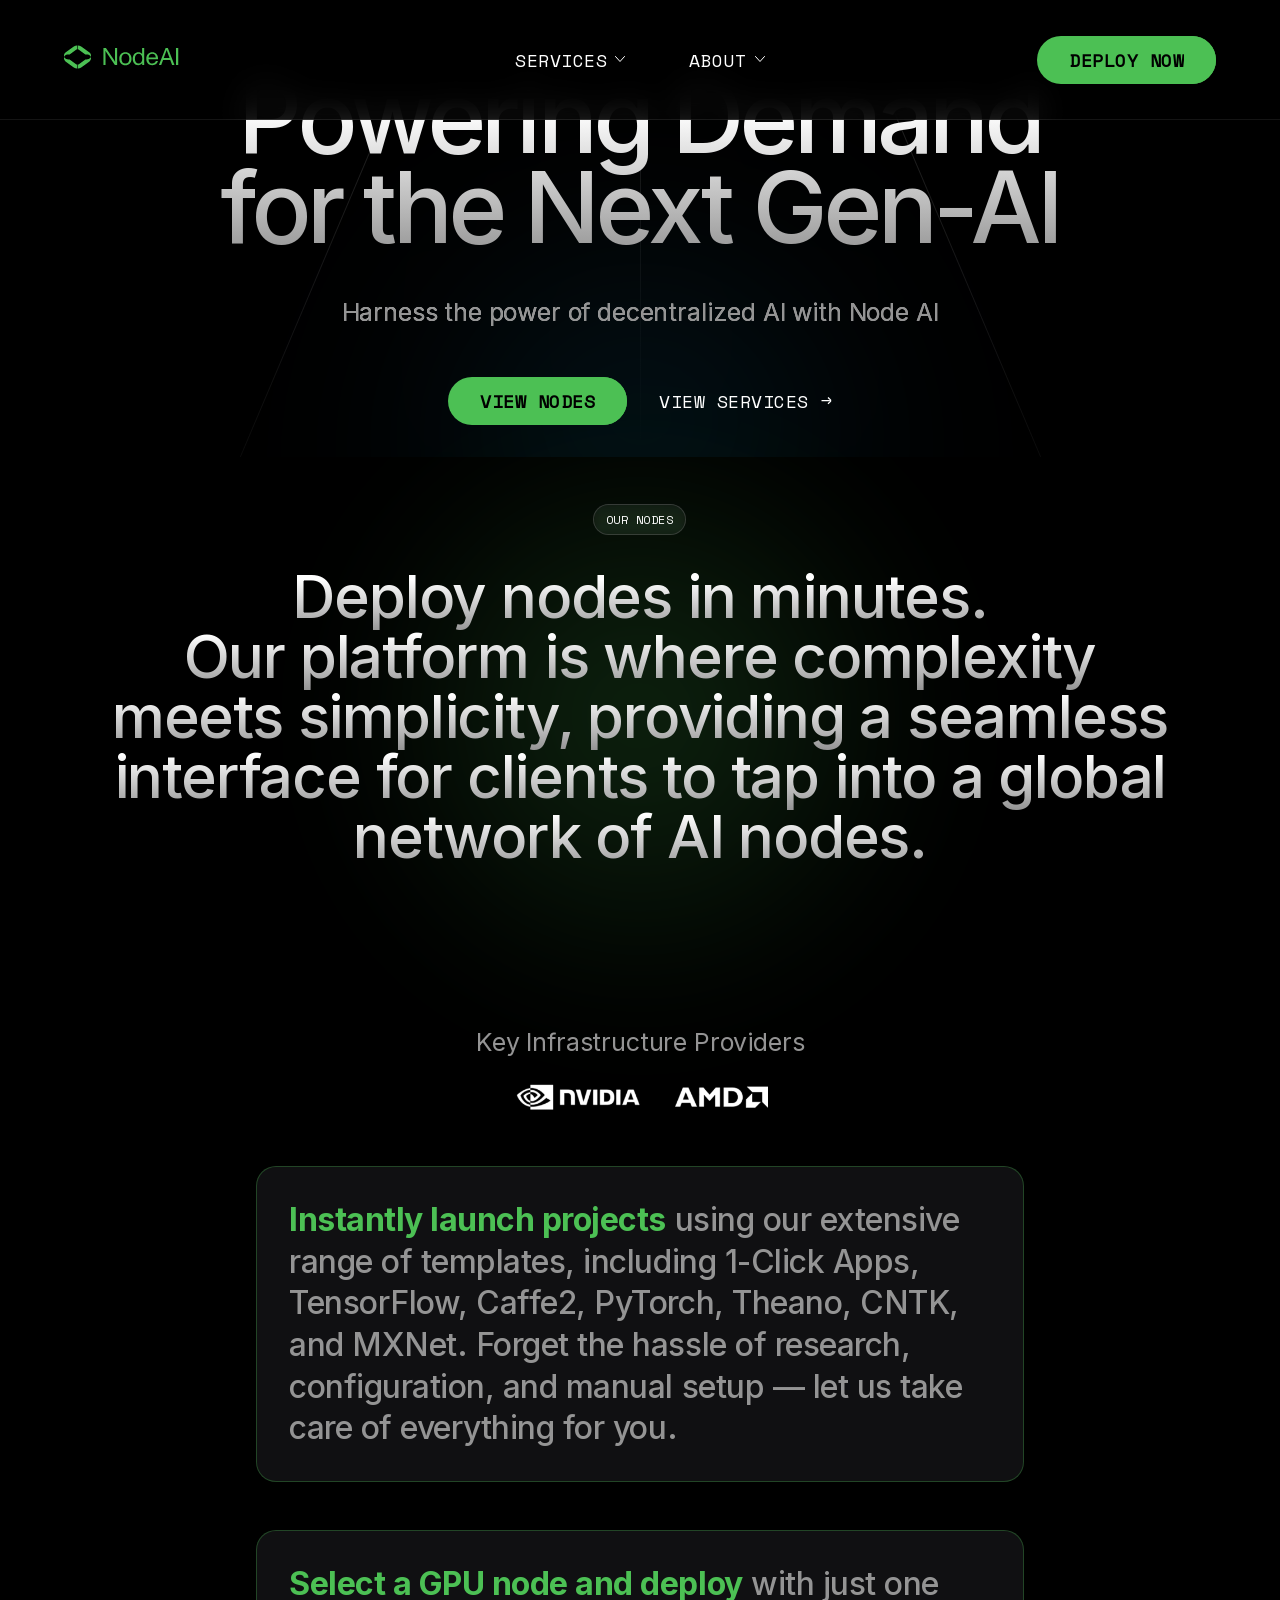
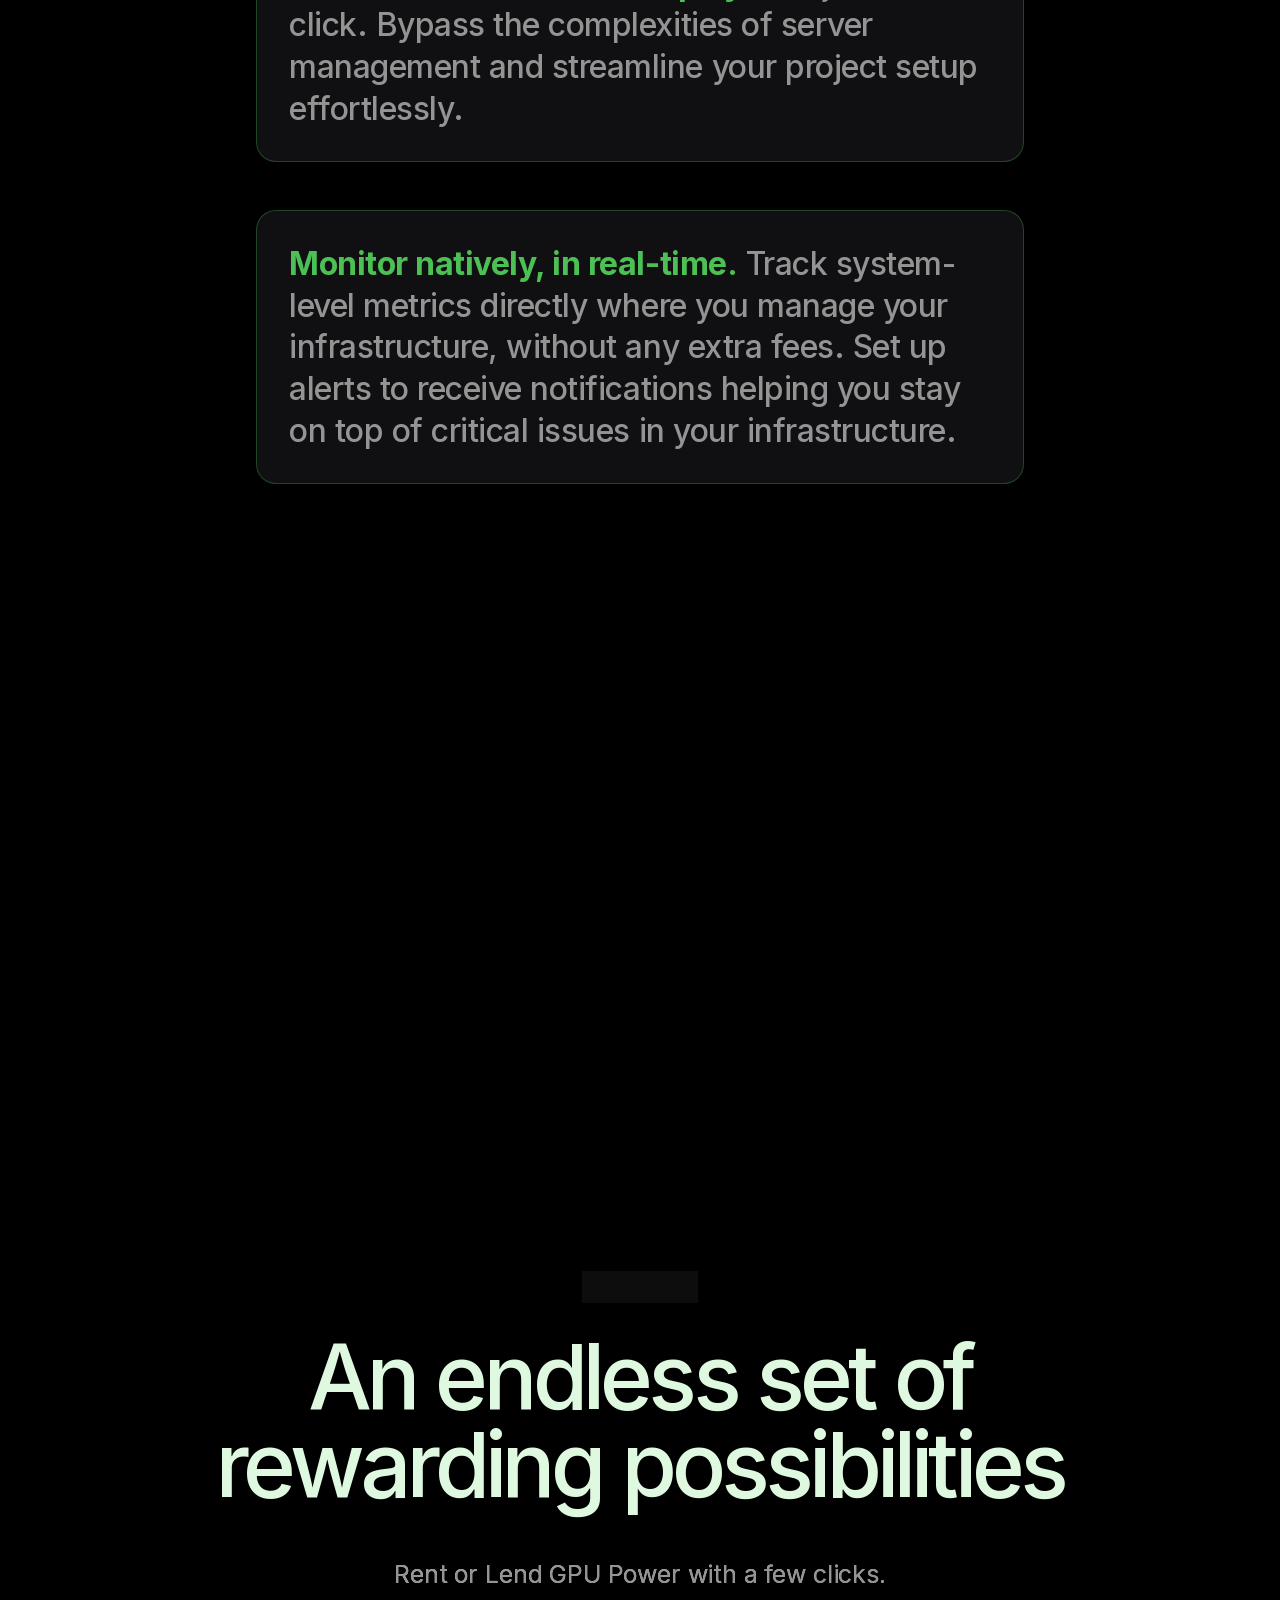
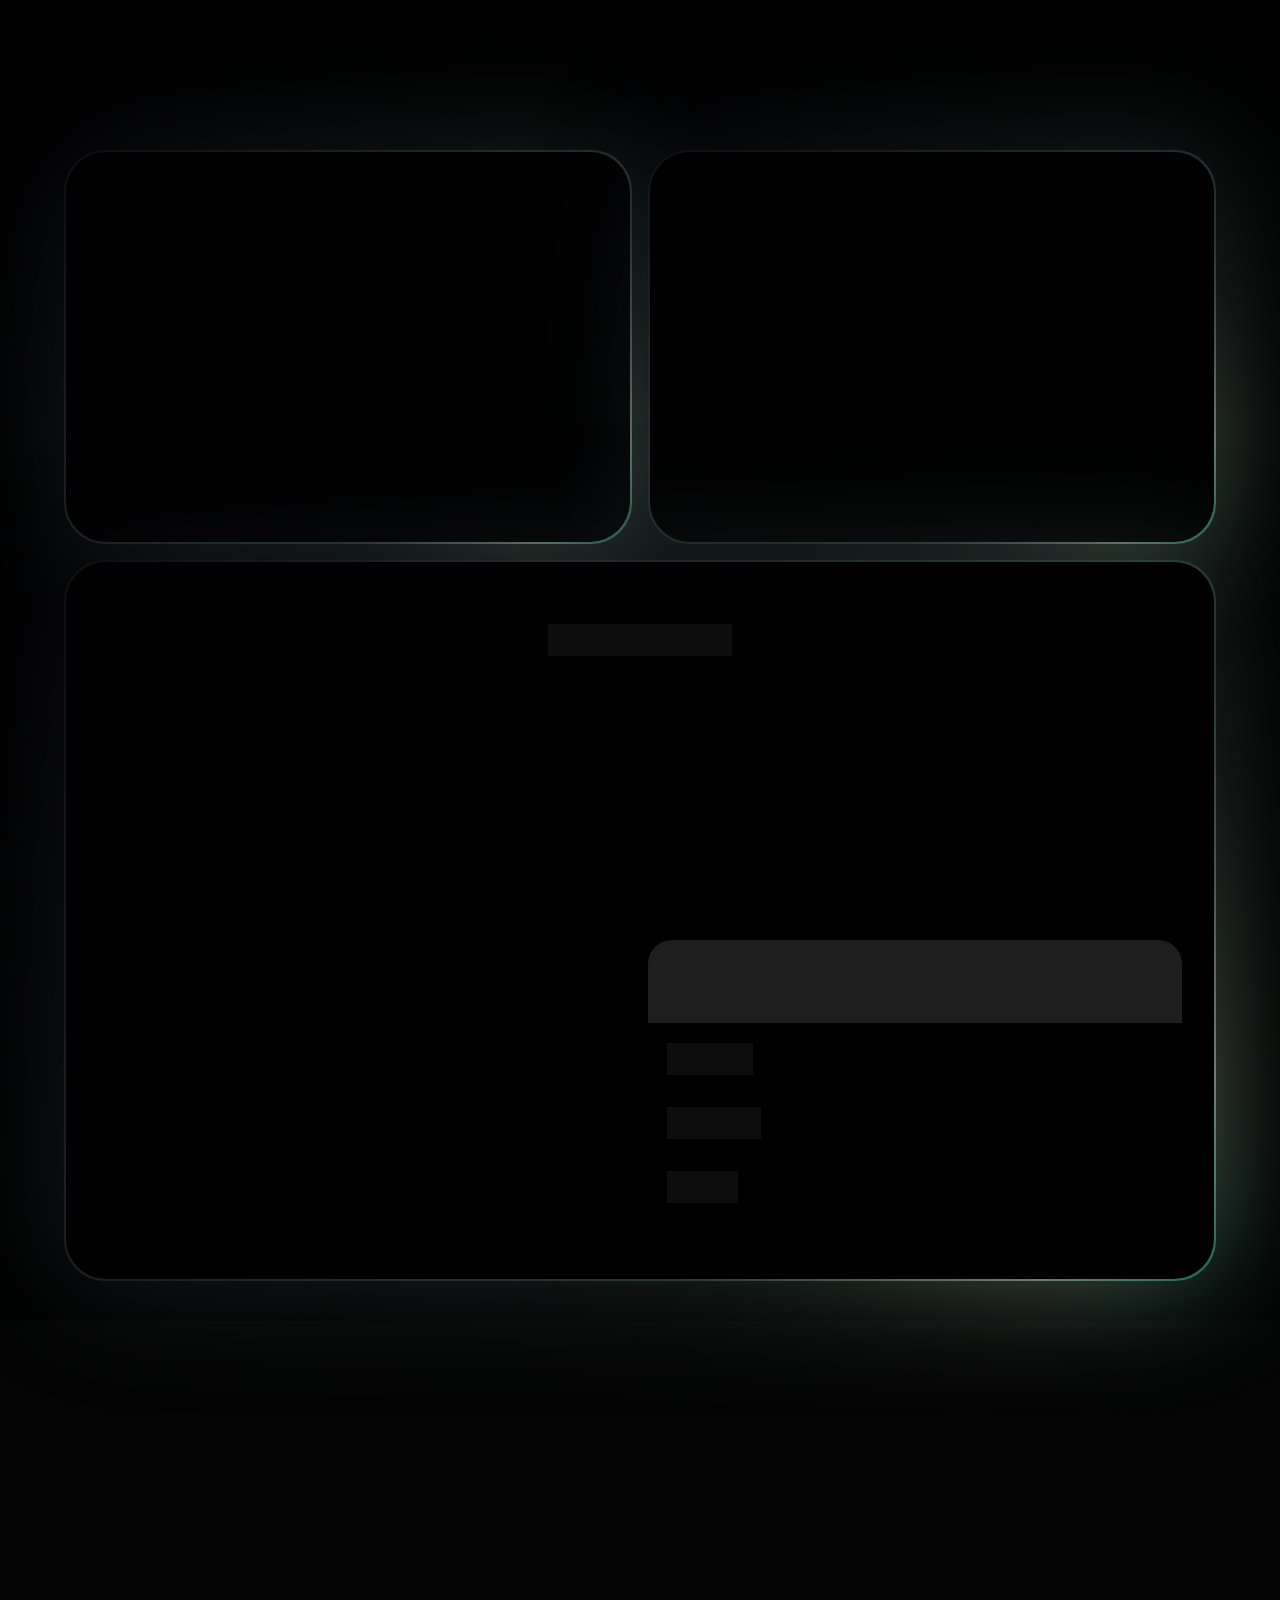
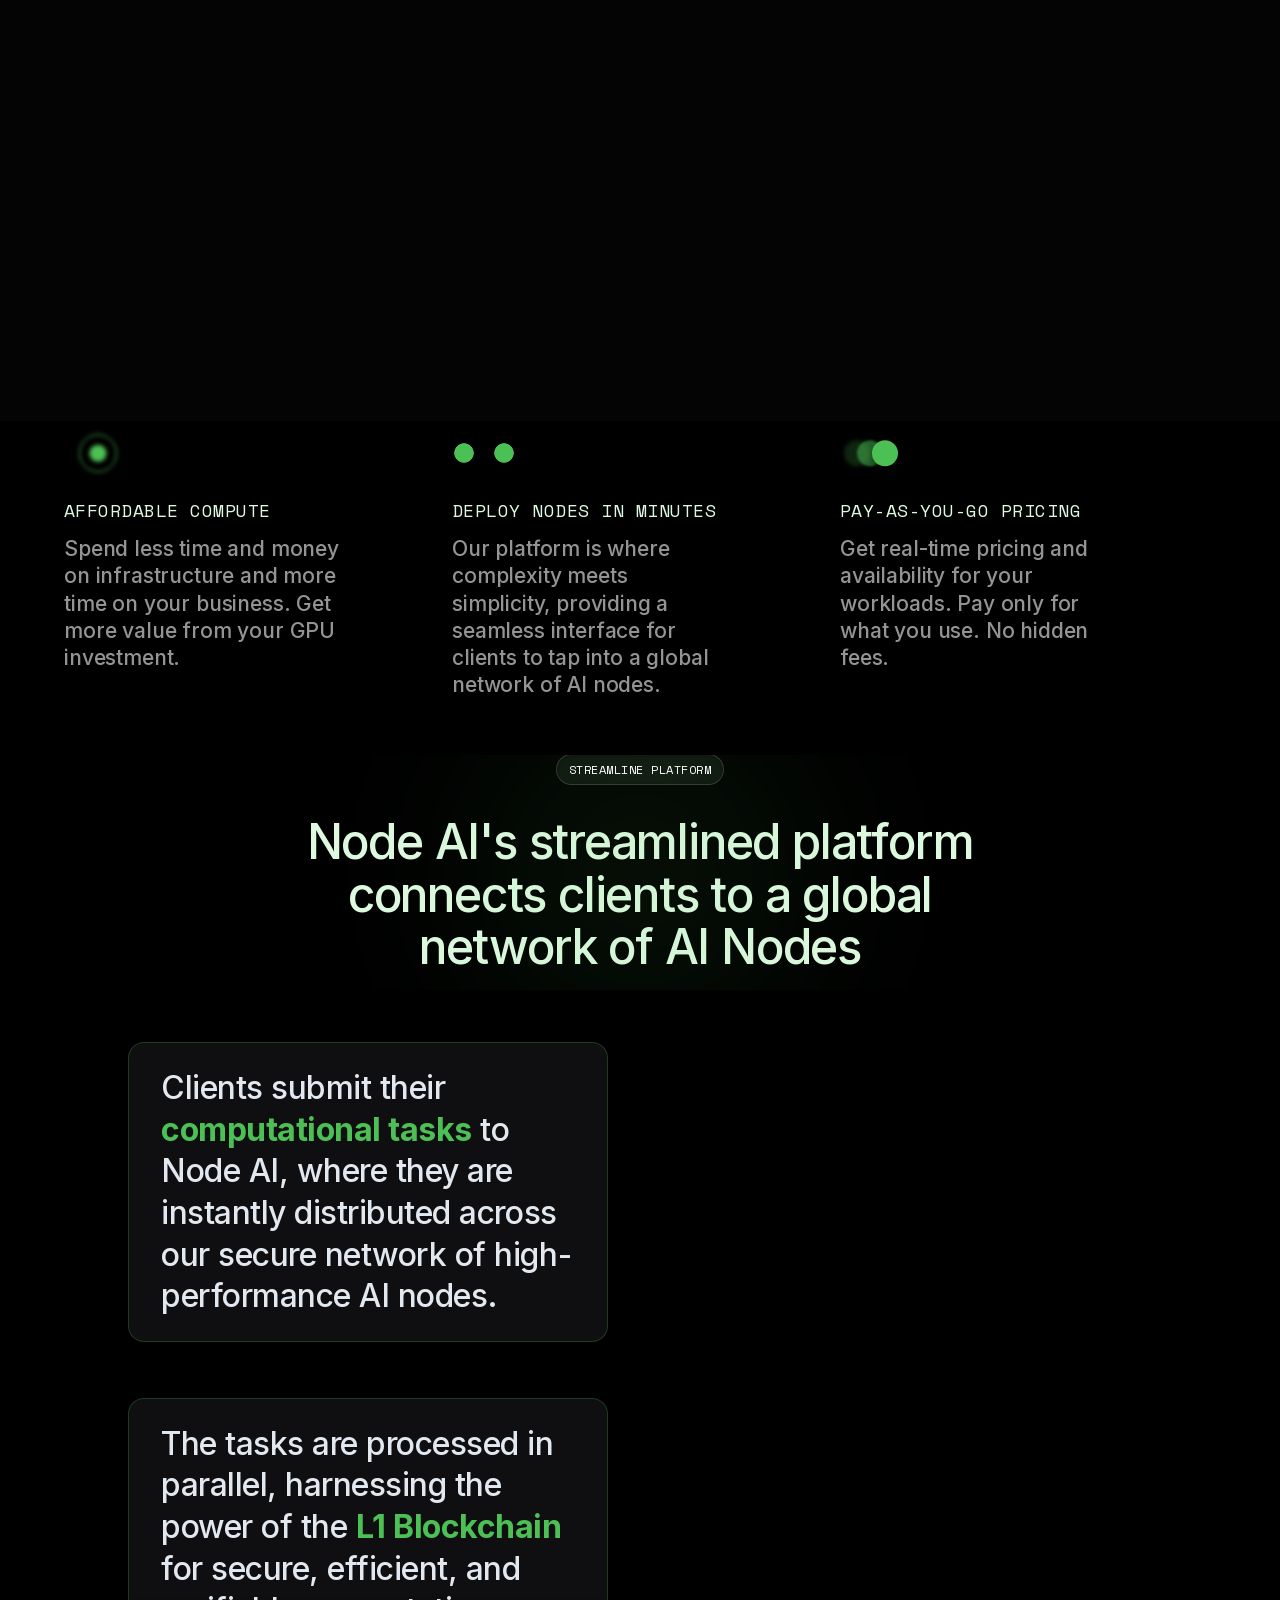
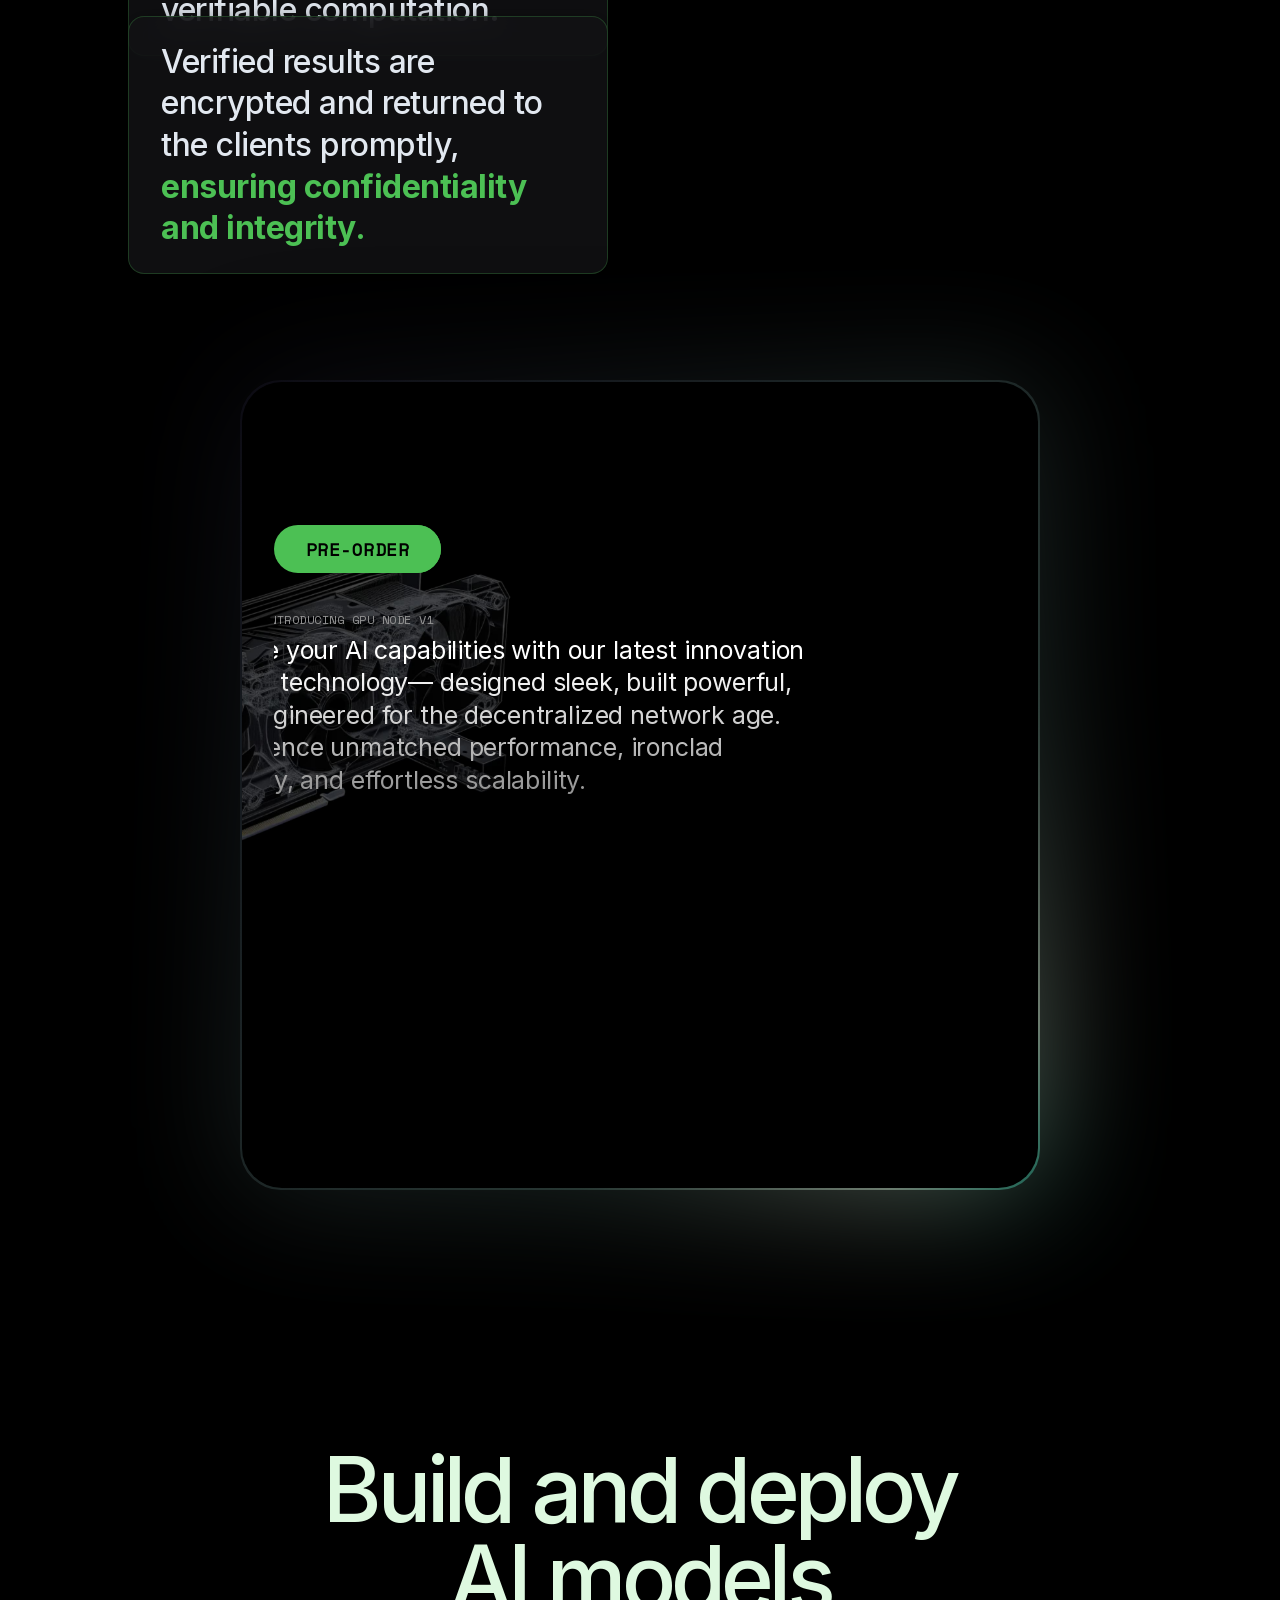
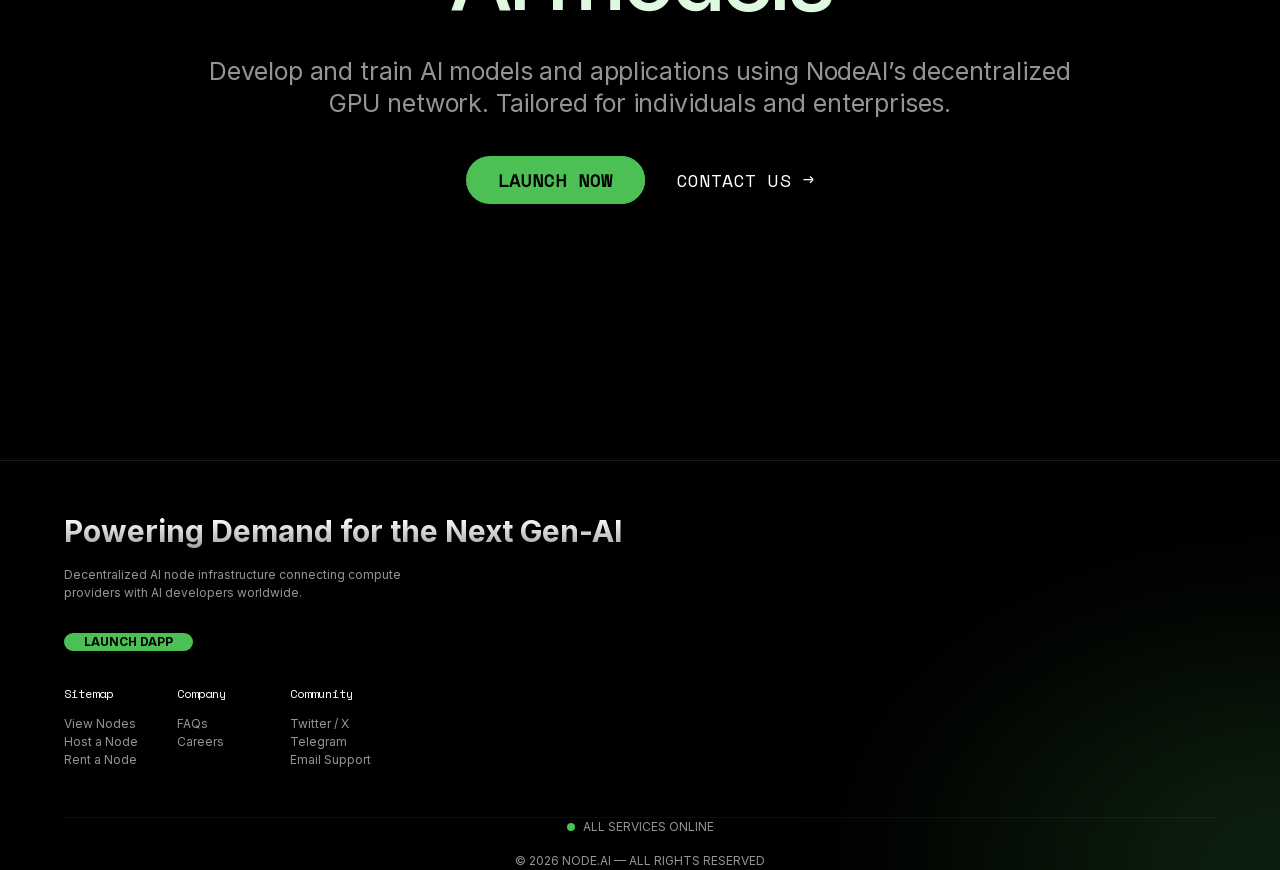
==== commit 8888419b: "Remove Media Kit page and all navigation/footer references across the site" ====
--- a/index.html
+++ b/index.html
@@ -79,12 +79,6 @@
                                                   mono-large text-21 lg:text-sm 
                                                   whitespace-nowrap 
                                                   lg:hover:text-white 
-                                                  translate-y-full" aria-label="Media Kit" style="transition-delay:200ms" href="brand.html"><div class="overflow-hidden relative h-full"><span class="sr-only">Media Kit</span><div class="flex"><span class="inline-block transition-transform duration-200 transform translate-y-0" style="transition-delay:0ms">M</span><span class="inline-block transition-transform duration-200 transform translate-y-0" style="transition-delay:10ms">e</span><span class="inline-block transition-transform duration-200 transform translate-y-0" style="transition-delay:20ms">d</span><span class="inline-block transition-transform duration-200 transform translate-y-0" style="transition-delay:30ms">i</span><span class="inline-block transition-transform duration-200 transform translate-y-0" style="transition-delay:40ms">a</span><span class="inline-block transition-transform duration-200 transform translate-y-0" style="transition-delay:50ms">&nbsp;</span><span class="inline-block transition-transform duration-200 transform translate-y-0" style="transition-delay:60ms">K</span><span class="inline-block transition-transform duration-200 transform translate-y-0" style="transition-delay:70ms">i</span><span class="inline-block transition-transform duration-200 transform translate-y-0" style="transition-delay:80ms">t</span></div><div class="flex absolute top-full"><span class="inline-block transition-transform duration-200 transform translate-y-0" style="transition-delay:0ms">M</span><span class="inline-block transition-transform duration-200 transform translate-y-0" style="transition-delay:10ms">e</span><span class="inline-block transition-transform duration-200 transform translate-y-0" style="transition-delay:20ms">d</span><span class="inline-block transition-transform duration-200 transform translate-y-0" style="transition-delay:30ms">i</span><span class="inline-block transition-transform duration-200 transform translate-y-0" style="transition-delay:40ms">a</span><span class="inline-block transition-transform duration-200 transform translate-y-0" style="transition-delay:50ms">&nbsp;</span><span class="inline-block transition-transform duration-200 transform translate-y-0" style="transition-delay:60ms">K</span><span class="inline-block transition-transform duration-200 transform translate-y-0" style="transition-delay:70ms">i</span><span class="inline-block transition-transform duration-200 transform translate-y-0" style="transition-delay:80ms">t</span></div></div></a></li><li class="relative transition-colors  duration-300 overflow-hidden"><a class="flex transition duration-700 
-                                                  ease-out-expo transform 
-                                                  lg:translate-y-0 
-                                                  mono-large text-21 lg:text-sm 
-                                                  whitespace-nowrap 
-                                                  lg:hover:text-white 
                                                   translate-y-full" aria-label="FAQs" style="transition-delay:150ms" href="faqs.html"><div class="overflow-hidden relative h-full"><span class="sr-only">FAQs</span><div class="flex"><span class="inline-block transition-transform duration-200 transform translate-y-0" style="transition-delay:0ms">F</span><span class="inline-block transition-transform duration-200 transform translate-y-0" style="transition-delay:10ms">A</span><span class="inline-block transition-transform duration-200 transform translate-y-0" style="transition-delay:20ms">Q</span><span class="inline-block transition-transform duration-200 transform translate-y-0" style="transition-delay:30ms">s</span></div><div class="flex absolute top-full"><span class="inline-block transition-transform duration-200 transform translate-y-0" style="transition-delay:0ms">F</span><span class="inline-block transition-transform duration-200 transform translate-y-0" style="transition-delay:10ms">A</span><span class="inline-block transition-transform duration-200 transform translate-y-0" style="transition-delay:20ms">Q</span><span class="inline-block transition-transform duration-200 transform translate-y-0" style="transition-delay:30ms">s</span></div></div></a></li><li class="relative transition-colors  duration-300 overflow-hidden"><a class="flex transition duration-700 
                                                   ease-out-expo transform 
                                                   lg:translate-y-0 
@@ -648,7 +642,7 @@
         <div>
           <span class="text-white text-xs font-mono uppercase tracking-wider block mb-3">Company</span>
           <ul class="space-y-2 text-xs">
-            <li><a href="brand.html" class="hover:text-green transition">Media Kit</a></li>
+            
             <li><a href="faqs.html" class="hover:text-green transition">FAQs</a></li>
             <li><a href="careers.html" class="hover:text-green transition">Careers</a></li>
           </ul>
